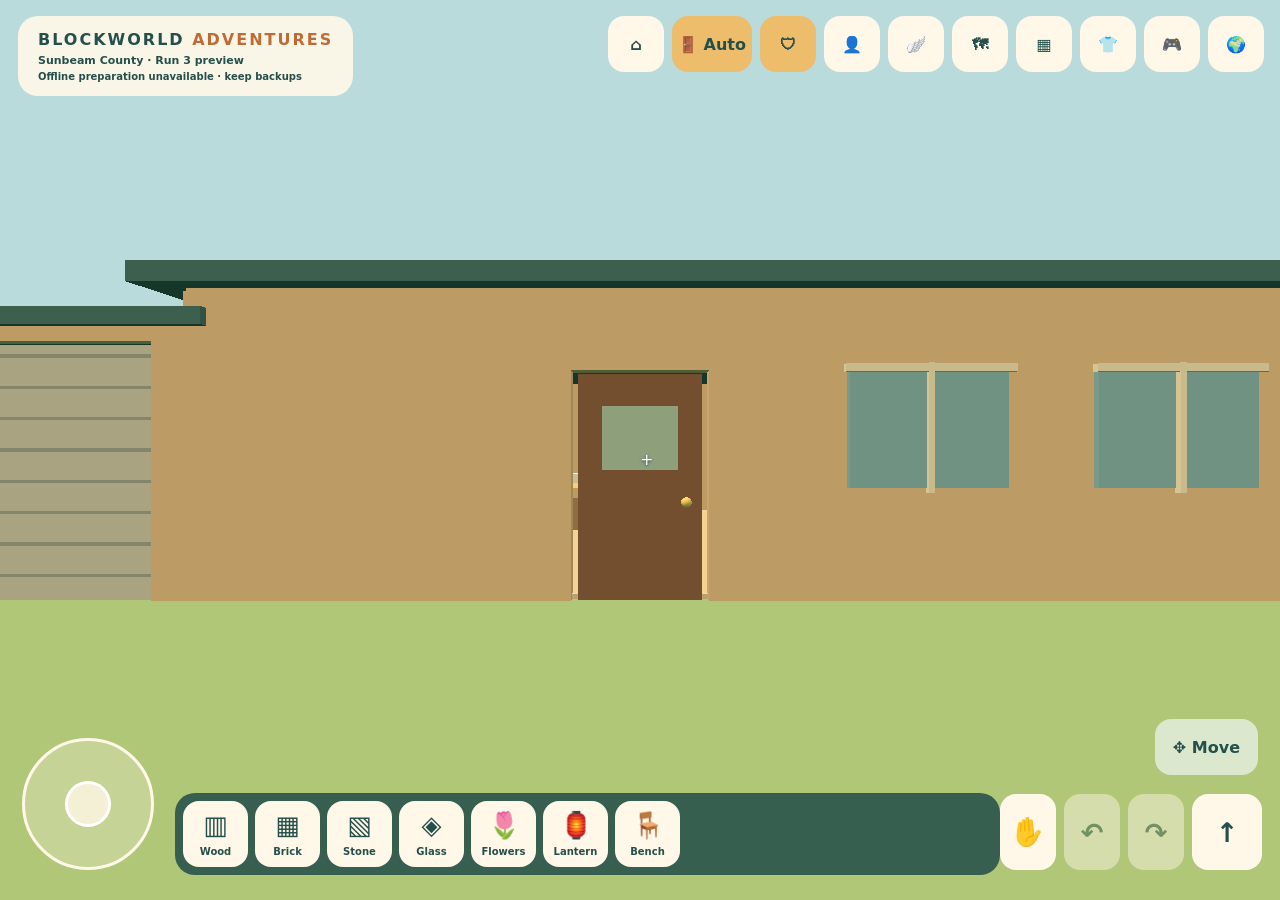
==== index.html @ fa78c3ee "Publish BlockWorld Adventures Run 3 as isolated installable PWA" ====
<!doctype html>
<html lang="en"><head><meta charset="utf-8"><meta name="viewport" content="width=device-width,initial-scale=1,viewport-fit=cover"><meta name="theme-color" content="#244f4b"><meta name="apple-mobile-web-app-capable" content="yes"><meta name="apple-mobile-web-app-status-bar-style" content="black-translucent"><link rel="apple-touch-icon" href="./icon-180.png"><link rel="manifest" href="./manifest.webmanifest"><title>BlockWorld Adventures</title>  <script type="module">(function(){const e=document.createElement("link").relList;if(e&&e.supports&&e.supports("modulepreload"))return;for(const r of document.querySelectorAll('link[rel="modulepreload"]'))i(r);new MutationObserver(r=>{for(const s of r)if(s.type==="childList")for(const a of s.addedNodes)a.tagName==="LINK"&&a.rel==="modulepreload"&&i(a)}).observe(document,{childList:!0,subtree:!0});function t(r){const s={};return r.integrity&&(s.integrity=r.integrity),r.referrerPolicy&&(s.referrerPolicy=r.referrerPolicy),r.crossOrigin==="use-credentials"?s.credentials="include":r.crossOrigin==="anonymous"?s.credentials="omit":s.credentials="same-origin",s}function i(r){if(r.ep)return;r.ep=!0;const s=t(r);fetch(r.href,s)}})();/**
 * @license
 * Copyright 2010-2023 Three.js Authors
 * SPDX-License-Identifier: MIT
 */const $a="160",Rh=0,So=1,Ch=2,xc=1,Ph=2,xn=3,wn=0,Ot=1,bt=2,In=0,ki=1,Eo=2,To=3,Ao=4,Lh=5,Jn=100,zh=101,Dh=102,Ro=103,Co=104,Ih=200,Uh=201,Nh=202,Fh=203,Pa=204,La=205,kh=206,Oh=207,Bh=208,Gh=209,Hh=210,Vh=211,Wh=212,Xh=213,qh=214,Yh=0,jh=1,Zh=2,cs=3,Kh=4,$h=5,Jh=6,Qh=7,Ja=0,ed=1,td=2,Un=0,nd=1,id=2,rd=3,sd=4,ad=5,od=6,_c=300,Hi=301,Vi=302,za=303,Da=304,Es=306,Ia=1e3,rn=1001,Ua=1002,Lt=1003,Po=1004,Ws=1005,Kt=1006,ld=1007,xr=1008,Nn=1009,cd=1010,hd=1011,Qa=1012,yc=1013,Ln=1014,zn=1015,_r=1016,vc=1017,Mc=1018,ni=1020,dd=1021,sn=1023,ud=1024,fd=1025,ii=1026,Wi=1027,pd=1028,bc=1029,md=1030,wc=1031,Sc=1033,Xs=33776,qs=33777,Ys=33778,js=33779,Lo=35840,zo=35841,Do=35842,Io=35843,Ec=36196,Uo=37492,No=37496,Fo=37808,ko=37809,Oo=37810,Bo=37811,Go=37812,Ho=37813,Vo=37814,Wo=37815,Xo=37816,qo=37817,Yo=37818,jo=37819,Zo=37820,Ko=37821,Zs=36492,$o=36494,Jo=36495,gd=36283,Qo=36284,el=36285,tl=36286,Tc=3e3,ri=3001,xd=3200,_d=3201,Ac=0,yd=1,Jt="",vt="srgb",Sn="srgb-linear",eo="display-p3",Ts="display-p3-linear",hs="linear",dt="srgb",ds="rec709",us="p3",di=7680,nl=519,vd=512,Md=513,bd=514,Rc=515,wd=516,Sd=517,Ed=518,Td=519,Na=35044,il="300 es",Fa=1035,yn=2e3,fs=2001;class Ki{addEventListener(e,t){this._listeners===void 0&&(this._listeners={});const i=this._listeners;i[e]===void 0&&(i[e]=[]),i[e].indexOf(t)===-1&&i[e].push(t)}hasEventListener(e,t){if(this._listeners===void 0)return!1;const i=this._listeners;return i[e]!==void 0&&i[e].indexOf(t)!==-1}removeEventListener(e,t){if(this._listeners===void 0)return;const r=this._listeners[e];if(r!==void 0){const s=r.indexOf(t);s!==-1&&r.splice(s,1)}}dispatchEvent(e){if(this._listeners===void 0)return;const i=this._listeners[e.type];if(i!==void 0){e.target=this;const r=i.slice(0);for(let s=0,a=r.length;s<a;s++)r[s].call(this,e);e.target=null}}}const Ct=["00","01","02","03","04","05","06","07","08","09","0a","0b","0c","0d","0e","0f","10","11","12","13","14","15","16","17","18","19","1a","1b","1c","1d","1e","1f","20","21","22","23","24","25","26","27","28","29","2a","2b","2c","2d","2e","2f","30","31","32","33","34","35","36","37","38","39","3a","3b","3c","3d","3e","3f","40","41","42","43","44","45","46","47","48","49","4a","4b","4c","4d","4e","4f","50","51","52","53","54","55","56","57","58","59","5a","5b","5c","5d","5e","5f","60","61","62","63","64","65","66","67","68","69","6a","6b","6c","6d","6e","6f","70","71","72","73","74","75","76","77","78","79","7a","7b","7c","7d","7e","7f","80","81","82","83","84","85","86","87","88","89","8a","8b","8c","8d","8e","8f","90","91","92","93","94","95","96","97","98","99","9a","9b","9c","9d","9e","9f","a0","a1","a2","a3","a4","a5","a6","a7","a8","a9","aa","ab","ac","ad","ae","af","b0","b1","b2","b3","b4","b5","b6","b7","b8","b9","ba","bb","bc","bd","be","bf","c0","c1","c2","c3","c4","c5","c6","c7","c8","c9","ca","cb","cc","cd","ce","cf","d0","d1","d2","d3","d4","d5","d6","d7","d8","d9","da","db","dc","dd","de","df","e0","e1","e2","e3","e4","e5","e6","e7","e8","e9","ea","eb","ec","ed","ee","ef","f0","f1","f2","f3","f4","f5","f6","f7","f8","f9","fa","fb","fc","fd","fe","ff"];let rl=1234567;const fr=Math.PI/180,yr=180/Math.PI;function Mn(){const n=Math.random()*4294967295|0,e=Math.random()*4294967295|0,t=Math.random()*4294967295|0,i=Math.random()*4294967295|0;return(Ct[n&255]+Ct[n>>8&255]+Ct[n>>16&255]+Ct[n>>24&255]+"-"+Ct[e&255]+Ct[e>>8&255]+"-"+Ct[e>>16&15|64]+Ct[e>>24&255]+"-"+Ct[t&63|128]+Ct[t>>8&255]+"-"+Ct[t>>16&255]+Ct[t>>24&255]+Ct[i&255]+Ct[i>>8&255]+Ct[i>>16&255]+Ct[i>>24&255]).toLowerCase()}function Ft(n,e,t){return Math.max(e,Math.min(t,n))}function to(n,e){return(n%e+e)%e}function Ad(n,e,t,i,r){return i+(n-e)*(r-i)/(t-e)}function Rd(n,e,t){return n!==e?(t-n)/(e-n):0}function pr(n,e,t){return(1-t)*n+t*e}function Cd(n,e,t,i){return pr(n,e,1-Math.exp(-t*i))}function Pd(n,e=1){return e-Math.abs(to(n,e*2)-e)}function Ld(n,e,t){return n<=e?0:n>=t?1:(n=(n-e)/(t-e),n*n*(3-2*n))}function zd(n,e,t){return n<=e?0:n>=t?1:(n=(n-e)/(t-e),n*n*n*(n*(n*6-15)+10))}function Dd(n,e){return n+Math.floor(Math.random()*(e-n+1))}function Id(n,e){return n+Math.random()*(e-n)}function Ud(n){return n*(.5-Math.random())}function Nd(n){n!==void 0&&(rl=n);let e=rl+=1831565813;return e=Math.imul(e^e>>>15,e|1),e^=e+Math.imul(e^e>>>7,e|61),((e^e>>>14)>>>0)/4294967296}function Fd(n){return n*fr}function kd(n){return n*yr}function ka(n){return(n&n-1)===0&&n!==0}function Od(n){return Math.pow(2,Math.ceil(Math.log(n)/Math.LN2))}function ps(n){return Math.pow(2,Math.floor(Math.log(n)/Math.LN2))}function Bd(n,e,t,i,r){const s=Math.cos,a=Math.sin,o=s(t/2),c=a(t/2),l=s((e+i)/2),d=a((e+i)/2),u=s((e-i)/2),h=a((e-i)/2),f=s((i-e)/2),y=a((i-e)/2);switch(r){case"XYX":n.set(o*d,c*u,c*h,o*l);break;case"YZY":n.set(c*h,o*d,c*u,o*l);break;case"ZXZ":n.set(c*u,c*h,o*d,o*l);break;case"XZX":n.set(o*d,c*y,c*f,o*l);break;case"YXY":n.set(c*f,o*d,c*y,o*l);break;case"ZYZ":n.set(c*y,c*f,o*d,o*l);break;default:console.warn("THREE.MathUtils: .setQuaternionFromProperEuler() encountered an unknown order: "+r)}}function cn(n,e){switch(e.constructor){case Float32Array:return n;case Uint32Array:return n/4294967295;case Uint16Array:return n/65535;case Uint8Array:return n/255;case Int32Array:return Math.max(n/2147483647,-1);case Int16Array:return Math.max(n/32767,-1);case Int8Array:return Math.max(n/127,-1);default:throw new Error("Invalid component type.")}}function it(n,e){switch(e.constructor){case Float32Array:return n;case Uint32Array:return Math.round(n*4294967295);case Uint16Array:return Math.round(n*65535);case Uint8Array:return Math.round(n*255);case Int32Array:return Math.round(n*2147483647);case Int16Array:return Math.round(n*32767);case Int8Array:return Math.round(n*127);default:throw new Error("Invalid component type.")}}const Ks={DEG2RAD:fr,RAD2DEG:yr,generateUUID:Mn,clamp:Ft,euclideanModulo:to,mapLinear:Ad,inverseLerp:Rd,lerp:pr,damp:Cd,pingpong:Pd,smoothstep:Ld,smootherstep:zd,randInt:Dd,randFloat:Id,randFloatSpread:Ud,seededRandom:Nd,degToRad:Fd,radToDeg:kd,isPowerOfTwo:ka,ceilPowerOfTwo:Od,floorPowerOfTwo:ps,setQuaternionFromProperEuler:Bd,normalize:it,denormalize:cn};class Oe{constructor(e=0,t=0){Oe.prototype.isVector2=!0,this.x=e,this.y=t}get width(){return this.x}set width(e){this.x=e}get height(){return this.y}set height(e){this.y=e}set(e,t){return this.x=e,this.y=t,this}setScalar(e){return this.x=e,this.y=e,this}setX(e){return this.x=e,this}setY(e){return this.y=e,this}setComponent(e,t){switch(e){case 0:this.x=t;break;case 1:this.y=t;break;default:throw new Error("index is out of range: "+e)}return this}getComponent(e){switch(e){case 0:return this.x;case 1:return this.y;default:throw new Error("index is out of range: "+e)}}clone(){return new this.constructor(this.x,this.y)}copy(e){return this.x=e.x,this.y=e.y,this}add(e){return this.x+=e.x,this.y+=e.y,this}addScalar(e){return this.x+=e,this.y+=e,this}addVectors(e,t){return this.x=e.x+t.x,this.y=e.y+t.y,this}addScaledVector(e,t){return this.x+=e.x*t,this.y+=e.y*t,this}sub(e){return this.x-=e.x,this.y-=e.y,this}subScalar(e){return this.x-=e,this.y-=e,this}subVectors(e,t){return this.x=e.x-t.x,this.y=e.y-t.y,this}multiply(e){return this.x*=e.x,this.y*=e.y,this}multiplyScalar(e){return this.x*=e,this.y*=e,this}divide(e){return this.x/=e.x,this.y/=e.y,this}divideScalar(e){return this.multiplyScalar(1/e)}applyMatrix3(e){const t=this.x,i=this.y,r=e.elements;return this.x=r[0]*t+r[3]*i+r[6],this.y=r[1]*t+r[4]*i+r[7],this}min(e){return this.x=Math.min(this.x,e.x),this.y=Math.min(this.y,e.y),this}max(e){return this.x=Math.max(this.x,e.x),this.y=Math.max(this.y,e.y),this}clamp(e,t){return this.x=Math.max(e.x,Math.min(t.x,this.x)),this.y=Math.max(e.y,Math.min(t.y,this.y)),this}clampScalar(e,t){return this.x=Math.max(e,Math.min(t,this.x)),this.y=Math.max(e,Math.min(t,this.y)),this}clampLength(e,t){const i=this.length();return this.divideScalar(i||1).multiplyScalar(Math.max(e,Math.min(t,i)))}floor(){return this.x=Math.floor(this.x),this.y=Math.floor(this.y),this}ceil(){return this.x=Math.ceil(this.x),this.y=Math.ceil(this.y),this}round(){return this.x=Math.round(this.x),this.y=Math.round(this.y),this}roundToZero(){return this.x=Math.trunc(this.x),this.y=Math.trunc(this.y),this}negate(){return this.x=-this.x,this.y=-this.y,this}dot(e){return this.x*e.x+this.y*e.y}cross(e){return this.x*e.y-this.y*e.x}lengthSq(){return this.x*this.x+this.y*this.y}length(){return Math.sqrt(this.x*this.x+this.y*this.y)}manhattanLength(){return Math.abs(this.x)+Math.abs(this.y)}normalize(){return this.divideScalar(this.length()||1)}angle(){return Math.atan2(-this.y,-this.x)+Math.PI}angleTo(e){const t=Math.sqrt(this.lengthSq()*e.lengthSq());if(t===0)return Math.PI/2;const i=this.dot(e)/t;return Math.acos(Ft(i,-1,1))}distanceTo(e){return Math.sqrt(this.distanceToSquared(e))}distanceToSquared(e){const t=this.x-e.x,i=this.y-e.y;return t*t+i*i}manhattanDistanceTo(e){return Math.abs(this.x-e.x)+Math.abs(this.y-e.y)}setLength(e){return this.normalize().multiplyScalar(e)}lerp(e,t){return this.x+=(e.x-this.x)*t,this.y+=(e.y-this.y)*t,this}lerpVectors(e,t,i){return this.x=e.x+(t.x-e.x)*i,this.y=e.y+(t.y-e.y)*i,this}equals(e){return e.x===this.x&&e.y===this.y}fromArray(e,t=0){return this.x=e[t],this.y=e[t+1],this}toArray(e=[],t=0){return e[t]=this.x,e[t+1]=this.y,e}fromBufferAttribute(e,t){return this.x=e.getX(t),this.y=e.getY(t),this}rotateAround(e,t){const i=Math.cos(t),r=Math.sin(t),s=this.x-e.x,a=this.y-e.y;return this.x=s*i-a*r+e.x,this.y=s*r+a*i+e.y,this}random(){return this.x=Math.random(),this.y=Math.random(),this}*[Symbol.iterator](){yield this.x,yield this.y}}class We{constructor(e,t,i,r,s,a,o,c,l){We.prototype.isMatrix3=!0,this.elements=[1,0,0,0,1,0,0,0,1],e!==void 0&&this.set(e,t,i,r,s,a,o,c,l)}set(e,t,i,r,s,a,o,c,l){const d=this.elements;return d[0]=e,d[1]=r,d[2]=o,d[3]=t,d[4]=s,d[5]=c,d[6]=i,d[7]=a,d[8]=l,this}identity(){return this.set(1,0,0,0,1,0,0,0,1),this}copy(e){const t=this.elements,i=e.elements;return t[0]=i[0],t[1]=i[1],t[2]=i[2],t[3]=i[3],t[4]=i[4],t[5]=i[5],t[6]=i[6],t[7]=i[7],t[8]=i[8],this}extractBasis(e,t,i){return e.setFromMatrix3Column(this,0),t.setFromMatrix3Column(this,1),i.setFromMatrix3Column(this,2),this}setFromMatrix4(e){const t=e.elements;return this.set(t[0],t[4],t[8],t[1],t[5],t[9],t[2],t[6],t[10]),this}multiply(e){return this.multiplyMatrices(this,e)}premultiply(e){return this.multiplyMatrices(e,this)}multiplyMatrices(e,t){const i=e.elements,r=t.elements,s=this.elements,a=i[0],o=i[3],c=i[6],l=i[1],d=i[4],u=i[7],h=i[2],f=i[5],y=i[8],x=r[0],m=r[3],p=r[6],_=r[1],g=r[4],v=r[7],A=r[2],E=r[5],C=r[8];return s[0]=a*x+o*_+c*A,s[3]=a*m+o*g+c*E,s[6]=a*p+o*v+c*C,s[1]=l*x+d*_+u*A,s[4]=l*m+d*g+u*E,s[7]=l*p+d*v+u*C,s[2]=h*x+f*_+y*A,s[5]=h*m+f*g+y*E,s[8]=h*p+f*v+y*C,this}multiplyScalar(e){const t=this.elements;return t[0]*=e,t[3]*=e,t[6]*=e,t[1]*=e,t[4]*=e,t[7]*=e,t[2]*=e,t[5]*=e,t[8]*=e,this}determinant(){const e=this.elements,t=e[0],i=e[1],r=e[2],s=e[3],a=e[4],o=e[5],c=e[6],l=e[7],d=e[8];return t*a*d-t*o*l-i*s*d+i*o*c+r*s*l-r*a*c}invert(){const e=this.elements,t=e[0],i=e[1],r=e[2],s=e[3],a=e[4],o=e[5],c=e[6],l=e[7],d=e[8],u=d*a-o*l,h=o*c-d*s,f=l*s-a*c,y=t*u+i*h+r*f;if(y===0)return this.set(0,0,0,0,0,0,0,0,0);const x=1/y;return e[0]=u*x,e[1]=(r*l-d*i)*x,e[2]=(o*i-r*a)*x,e[3]=h*x,e[4]=(d*t-r*c)*x,e[5]=(r*s-o*t)*x,e[6]=f*x,e[7]=(i*c-l*t)*x,e[8]=(a*t-i*s)*x,this}transpose(){let e;const t=this.elements;return e=t[1],t[1]=t[3],t[3]=e,e=t[2],t[2]=t[6],t[6]=e,e=t[5],t[5]=t[7],t[7]=e,this}getNormalMatrix(e){return this.setFromMatrix4(e).invert().transpose()}transposeIntoArray(e){const t=this.elements;return e[0]=t[0],e[1]=t[3],e[2]=t[6],e[3]=t[1],e[4]=t[4],e[5]=t[7],e[6]=t[2],e[7]=t[5],e[8]=t[8],this}setUvTransform(e,t,i,r,s,a,o){const c=Math.cos(s),l=Math.sin(s);return this.set(i*c,i*l,-i*(c*a+l*o)+a+e,-r*l,r*c,-r*(-l*a+c*o)+o+t,0,0,1),this}scale(e,t){return this.premultiply($s.makeScale(e,t)),this}rotate(e){return this.premultiply($s.makeRotation(-e)),this}translate(e,t){return this.premultiply($s.makeTranslation(e,t)),this}makeTranslation(e,t){return e.isVector2?this.set(1,0,e.x,0,1,e.y,0,0,1):this.set(1,0,e,0,1,t,0,0,1),this}makeRotation(e){const t=Math.cos(e),i=Math.sin(e);return this.set(t,-i,0,i,t,0,0,0,1),this}makeScale(e,t){return this.set(e,0,0,0,t,0,0,0,1),this}equals(e){const t=this.elements,i=e.elements;for(let r=0;r<9;r++)if(t[r]!==i[r])return!1;return!0}fromArray(e,t=0){for(let i=0;i<9;i++)this.elements[i]=e[i+t];return this}toArray(e=[],t=0){const i=this.elements;return e[t]=i[0],e[t+1]=i[1],e[t+2]=i[2],e[t+3]=i[3],e[t+4]=i[4],e[t+5]=i[5],e[t+6]=i[6],e[t+7]=i[7],e[t+8]=i[8],e}clone(){return new this.constructor().fromArray(this.elements)}}const $s=new We;function Cc(n){for(let e=n.length-1;e>=0;--e)if(n[e]>=65535)return!0;return!1}function ms(n){return document.createElementNS("http://www.w3.org/1999/xhtml",n)}function Gd(){const n=ms("canvas");return n.style.display="block",n}const sl={};function mr(n){n in sl||(sl[n]=!0,console.warn(n))}const al=new We().set(.8224621,.177538,0,.0331941,.9668058,0,.0170827,.0723974,.9105199),ol=new We().set(1.2249401,-.2249404,0,-.0420569,1.0420571,0,-.0196376,-.0786361,1.0982735),Rr={[Sn]:{transfer:hs,primaries:ds,toReference:n=>n,fromReference:n=>n},[vt]:{transfer:dt,primaries:ds,toReference:n=>n.convertSRGBToLinear(),fromReference:n=>n.convertLinearToSRGB()},[Ts]:{transfer:hs,primaries:us,toReference:n=>n.applyMatrix3(ol),fromReference:n=>n.applyMatrix3(al)},[eo]:{transfer:dt,primaries:us,toReference:n=>n.convertSRGBToLinear().applyMatrix3(ol),fromReference:n=>n.applyMatrix3(al).convertLinearToSRGB()}},Hd=new Set([Sn,Ts]),rt={enabled:!0,_workingColorSpace:Sn,get workingColorSpace(){return this._workingColorSpace},set workingColorSpace(n){if(!Hd.has(n))throw new Error(`Unsupported working color space, "${n}".`);this._workingColorSpace=n},convert:function(n,e,t){if(this.enabled===!1||e===t||!e||!t)return n;const i=Rr[e].toReference,r=Rr[t].fromReference;return r(i(n))},fromWorkingColorSpace:function(n,e){return this.convert(n,this._workingColorSpace,e)},toWorkingColorSpace:function(n,e){return this.convert(n,e,this._workingColorSpace)},getPrimaries:function(n){return Rr[n].primaries},getTransfer:function(n){return n===Jt?hs:Rr[n].transfer}};function Oi(n){return n<.04045?n*.0773993808:Math.pow(n*.9478672986+.0521327014,2.4)}function Js(n){return n<.0031308?n*12.92:1.055*Math.pow(n,.41666)-.055}let ui;class Pc{static getDataURL(e){if(/^data:/i.test(e.src)||typeof HTMLCanvasElement>"u")return e.src;let t;if(e instanceof HTMLCanvasElement)t=e;else{ui===void 0&&(ui=ms("canvas")),ui.width=e.width,ui.height=e.height;const i=ui.getContext("2d");e instanceof ImageData?i.putImageData(e,0,0):i.drawImage(e,0,0,e.width,e.height),t=ui}return t.width>2048||t.height>2048?(console.warn("THREE.ImageUtils.getDataURL: Image converted to jpg for performance reasons",e),t.toDataURL("image/jpeg",.6)):t.toDataURL("image/png")}static sRGBToLinear(e){if(typeof HTMLImageElement<"u"&&e instanceof HTMLImageElement||typeof HTMLCanvasElement<"u"&&e instanceof HTMLCanvasElement||typeof ImageBitmap<"u"&&e instanceof ImageBitmap){const t=ms("canvas");t.width=e.width,t.height=e.height;const i=t.getContext("2d");i.drawImage(e,0,0,e.width,e.height);const r=i.getImageData(0,0,e.width,e.height),s=r.data;for(let a=0;a<s.length;a++)s[a]=Oi(s[a]/255)*255;return i.putImageData(r,0,0),t}else if(e.data){const t=e.data.slice(0);for(let i=0;i<t.length;i++)t instanceof Uint8Array||t instanceof Uint8ClampedArray?t[i]=Math.floor(Oi(t[i]/255)*255):t[i]=Oi(t[i]);return{data:t,width:e.width,height:e.height}}else return console.warn("THREE.ImageUtils.sRGBToLinear(): Unsupported image type. No color space conversion applied."),e}}let Vd=0;class Lc{constructor(e=null){this.isSource=!0,Object.defineProperty(this,"id",{value:Vd++}),this.uuid=Mn(),this.data=e,this.version=0}set needsUpdate(e){e===!0&&this.version++}toJSON(e){const t=e===void 0||typeof e=="string";if(!t&&e.images[this.uuid]!==void 0)return e.images[this.uuid];const i={uuid:this.uuid,url:""},r=this.data;if(r!==null){let s;if(Array.isArray(r)){s=[];for(let a=0,o=r.length;a<o;a++)r[a].isDataTexture?s.push(Qs(r[a].image)):s.push(Qs(r[a]))}else s=Qs(r);i.url=s}return t||(e.images[this.uuid]=i),i}}function Qs(n){return typeof HTMLImageElement<"u"&&n instanceof HTMLImageElement||typeof HTMLCanvasElement<"u"&&n instanceof HTMLCanvasElement||typeof ImageBitmap<"u"&&n instanceof ImageBitmap?Pc.getDataURL(n):n.data?{data:Array.from(n.data),width:n.width,height:n.height,type:n.data.constructor.name}:(console.warn("THREE.Texture: Unable to serialize Texture."),{})}let Wd=0;class Bt extends Ki{constructor(e=Bt.DEFAULT_IMAGE,t=Bt.DEFAULT_MAPPING,i=rn,r=rn,s=Kt,a=xr,o=sn,c=Nn,l=Bt.DEFAULT_ANISOTROPY,d=Jt){super(),this.isTexture=!0,Object.defineProperty(this,"id",{value:Wd++}),this.uuid=Mn(),this.name="",this.source=new Lc(e),this.mipmaps=[],this.mapping=t,this.channel=0,this.wrapS=i,this.wrapT=r,this.magFilter=s,this.minFilter=a,this.anisotropy=l,this.format=o,this.internalFormat=null,this.type=c,this.offset=new Oe(0,0),this.repeat=new Oe(1,1),this.center=new Oe(0,0),this.rotation=0,this.matrixAutoUpdate=!0,this.matrix=new We,this.generateMipmaps=!0,this.premultiplyAlpha=!1,this.flipY=!0,this.unpackAlignment=4,typeof d=="string"?this.colorSpace=d:(mr("THREE.Texture: Property .encoding has been replaced by .colorSpace."),this.colorSpace=d===ri?vt:Jt),this.userData={},this.version=0,this.onUpdate=null,this.isRenderTargetTexture=!1,this.needsPMREMUpdate=!1}get image(){return this.source.data}set image(e=null){this.source.data=e}updateMatrix(){this.matrix.setUvTransform(this.offset.x,this.offset.y,this.repeat.x,this.repeat.y,this.rotation,this.center.x,this.center.y)}clone(){return new this.constructor().copy(this)}copy(e){return this.name=e.name,this.source=e.source,this.mipmaps=e.mipmaps.slice(0),this.mapping=e.mapping,this.channel=e.channel,this.wrapS=e.wrapS,this.wrapT=e.wrapT,this.magFilter=e.magFilter,this.minFilter=e.minFilter,this.anisotropy=e.anisotropy,this.format=e.format,this.internalFormat=e.internalFormat,this.type=e.type,this.offset.copy(e.offset),this.repeat.copy(e.repeat),this.center.copy(e.center),this.rotation=e.rotation,this.matrixAutoUpdate=e.matrixAutoUpdate,this.matrix.copy(e.matrix),this.generateMipmaps=e.generateMipmaps,this.premultiplyAlpha=e.premultiplyAlpha,this.flipY=e.flipY,this.unpackAlignment=e.unpackAlignment,this.colorSpace=e.colorSpace,this.userData=JSON.parse(JSON.stringify(e.userData)),this.needsUpdate=!0,this}toJSON(e){const t=e===void 0||typeof e=="string";if(!t&&e.textures[this.uuid]!==void 0)return e.textures[this.uuid];const i={metadata:{version:4.6,type:"Texture",generator:"Texture.toJSON"},uuid:this.uuid,name:this.name,image:this.source.toJSON(e).uuid,mapping:this.mapping,channel:this.channel,repeat:[this.repeat.x,this.repeat.y],offset:[this.offset.x,this.offset.y],center:[this.center.x,this.center.y],rotation:this.rotation,wrap:[this.wrapS,this.wrapT],format:this.format,internalFormat:this.internalFormat,type:this.type,colorSpace:this.colorSpace,minFilter:this.minFilter,magFilter:this.magFilter,anisotropy:this.anisotropy,flipY:this.flipY,generateMipmaps:this.generateMipmaps,premultiplyAlpha:this.premultiplyAlpha,unpackAlignment:this.unpackAlignment};return Object.keys(this.userData).length>0&&(i.userData=this.userData),t||(e.textures[this.uuid]=i),i}dispose(){this.dispatchEvent({type:"dispose"})}transformUv(e){if(this.mapping!==_c)return e;if(e.applyMatrix3(this.matrix),e.x<0||e.x>1)switch(this.wrapS){case Ia:e.x=e.x-Math.floor(e.x);break;case rn:e.x=e.x<0?0:1;break;case Ua:Math.abs(Math.floor(e.x)%2)===1?e.x=Math.ceil(e.x)-e.x:e.x=e.x-Math.floor(e.x);break}if(e.y<0||e.y>1)switch(this.wrapT){case Ia:e.y=e.y-Math.floor(e.y);break;case rn:e.y=e.y<0?0:1;break;case Ua:Math.abs(Math.floor(e.y)%2)===1?e.y=Math.ceil(e.y)-e.y:e.y=e.y-Math.floor(e.y);break}return this.flipY&&(e.y=1-e.y),e}set needsUpdate(e){e===!0&&(this.version++,this.source.needsUpdate=!0)}get encoding(){return mr("THREE.Texture: Property .encoding has been replaced by .colorSpace."),this.colorSpace===vt?ri:Tc}set encoding(e){mr("THREE.Texture: Property .encoding has been replaced by .colorSpace."),this.colorSpace=e===ri?vt:Jt}}Bt.DEFAULT_IMAGE=null;Bt.DEFAULT_MAPPING=_c;Bt.DEFAULT_ANISOTROPY=1;class ft{constructor(e=0,t=0,i=0,r=1){ft.prototype.isVector4=!0,this.x=e,this.y=t,this.z=i,this.w=r}get width(){return this.z}set width(e){this.z=e}get height(){return this.w}set height(e){this.w=e}set(e,t,i,r){return this.x=e,this.y=t,this.z=i,this.w=r,this}setScalar(e){return this.x=e,this.y=e,this.z=e,this.w=e,this}setX(e){return this.x=e,this}setY(e){return this.y=e,this}setZ(e){return this.z=e,this}setW(e){return this.w=e,this}setComponent(e,t){switch(e){case 0:this.x=t;break;case 1:this.y=t;break;case 2:this.z=t;break;case 3:this.w=t;break;default:throw new Error("index is out of range: "+e)}return this}getComponent(e){switch(e){case 0:return this.x;case 1:return this.y;case 2:return this.z;case 3:return this.w;default:throw new Error("index is out of range: "+e)}}clone(){return new this.constructor(this.x,this.y,this.z,this.w)}copy(e){return this.x=e.x,this.y=e.y,this.z=e.z,this.w=e.w!==void 0?e.w:1,this}add(e){return this.x+=e.x,this.y+=e.y,this.z+=e.z,this.w+=e.w,this}addScalar(e){return this.x+=e,this.y+=e,this.z+=e,this.w+=e,this}addVectors(e,t){return this.x=e.x+t.x,this.y=e.y+t.y,this.z=e.z+t.z,this.w=e.w+t.w,this}addScaledVector(e,t){return this.x+=e.x*t,this.y+=e.y*t,this.z+=e.z*t,this.w+=e.w*t,this}sub(e){return this.x-=e.x,this.y-=e.y,this.z-=e.z,this.w-=e.w,this}subScalar(e){return this.x-=e,this.y-=e,this.z-=e,this.w-=e,this}subVectors(e,t){return this.x=e.x-t.x,this.y=e.y-t.y,this.z=e.z-t.z,this.w=e.w-t.w,this}multiply(e){return this.x*=e.x,this.y*=e.y,this.z*=e.z,this.w*=e.w,this}multiplyScalar(e){return this.x*=e,this.y*=e,this.z*=e,this.w*=e,this}applyMatrix4(e){const t=this.x,i=this.y,r=this.z,s=this.w,a=e.elements;return this.x=a[0]*t+a[4]*i+a[8]*r+a[12]*s,this.y=a[1]*t+a[5]*i+a[9]*r+a[13]*s,this.z=a[2]*t+a[6]*i+a[10]*r+a[14]*s,this.w=a[3]*t+a[7]*i+a[11]*r+a[15]*s,this}divideScalar(e){return this.multiplyScalar(1/e)}setAxisAngleFromQuaternion(e){this.w=2*Math.acos(e.w);const t=Math.sqrt(1-e.w*e.w);return t<1e-4?(this.x=1,this.y=0,this.z=0):(this.x=e.x/t,this.y=e.y/t,this.z=e.z/t),this}setAxisAngleFromRotationMatrix(e){let t,i,r,s;const c=e.elements,l=c[0],d=c[4],u=c[8],h=c[1],f=c[5],y=c[9],x=c[2],m=c[6],p=c[10];if(Math.abs(d-h)<.01&&Math.abs(u-x)<.01&&Math.abs(y-m)<.01){if(Math.abs(d+h)<.1&&Math.abs(u+x)<.1&&Math.abs(y+m)<.1&&Math.abs(l+f+p-3)<.1)return this.set(1,0,0,0),this;t=Math.PI;const g=(l+1)/2,v=(f+1)/2,A=(p+1)/2,E=(d+h)/4,C=(u+x)/4,z=(y+m)/4;return g>v&&g>A?g<.01?(i=0,r=.707106781,s=.707106781):(i=Math.sqrt(g),r=E/i,s=C/i):v>A?v<.01?(i=.707106781,r=0,s=.707106781):(r=Math.sqrt(v),i=E/r,s=z/r):A<.01?(i=.707106781,r=.707106781,s=0):(s=Math.sqrt(A),i=C/s,r=z/s),this.set(i,r,s,t),this}let _=Math.sqrt((m-y)*(m-y)+(u-x)*(u-x)+(h-d)*(h-d));return Math.abs(_)<.001&&(_=1),this.x=(m-y)/_,this.y=(u-x)/_,this.z=(h-d)/_,this.w=Math.acos((l+f+p-1)/2),this}min(e){return this.x=Math.min(this.x,e.x),this.y=Math.min(this.y,e.y),this.z=Math.min(this.z,e.z),this.w=Math.min(this.w,e.w),this}max(e){return this.x=Math.max(this.x,e.x),this.y=Math.max(this.y,e.y),this.z=Math.max(this.z,e.z),this.w=Math.max(this.w,e.w),this}clamp(e,t){return this.x=Math.max(e.x,Math.min(t.x,this.x)),this.y=Math.max(e.y,Math.min(t.y,this.y)),this.z=Math.max(e.z,Math.min(t.z,this.z)),this.w=Math.max(e.w,Math.min(t.w,this.w)),this}clampScalar(e,t){return this.x=Math.max(e,Math.min(t,this.x)),this.y=Math.max(e,Math.min(t,this.y)),this.z=Math.max(e,Math.min(t,this.z)),this.w=Math.max(e,Math.min(t,this.w)),this}clampLength(e,t){const i=this.length();return this.divideScalar(i||1).multiplyScalar(Math.max(e,Math.min(t,i)))}floor(){return this.x=Math.floor(this.x),this.y=Math.floor(this.y),this.z=Math.floor(this.z),this.w=Math.floor(this.w),this}ceil(){return this.x=Math.ceil(this.x),this.y=Math.ceil(this.y),this.z=Math.ceil(this.z),this.w=Math.ceil(this.w),this}round(){return this.x=Math.round(this.x),this.y=Math.round(this.y),this.z=Math.round(this.z),this.w=Math.round(this.w),this}roundToZero(){return this.x=Math.trunc(this.x),this.y=Math.trunc(this.y),this.z=Math.trunc(this.z),this.w=Math.trunc(this.w),this}negate(){return this.x=-this.x,this.y=-this.y,this.z=-this.z,this.w=-this.w,this}dot(e){return this.x*e.x+this.y*e.y+this.z*e.z+this.w*e.w}lengthSq(){return this.x*this.x+this.y*this.y+this.z*this.z+this.w*this.w}length(){return Math.sqrt(this.x*this.x+this.y*this.y+this.z*this.z+this.w*this.w)}manhattanLength(){return Math.abs(this.x)+Math.abs(this.y)+Math.abs(this.z)+Math.abs(this.w)}normalize(){return this.divideScalar(this.length()||1)}setLength(e){return this.normalize().multiplyScalar(e)}lerp(e,t){return this.x+=(e.x-this.x)*t,this.y+=(e.y-this.y)*t,this.z+=(e.z-this.z)*t,this.w+=(e.w-this.w)*t,this}lerpVectors(e,t,i){return this.x=e.x+(t.x-e.x)*i,this.y=e.y+(t.y-e.y)*i,this.z=e.z+(t.z-e.z)*i,this.w=e.w+(t.w-e.w)*i,this}equals(e){return e.x===this.x&&e.y===this.y&&e.z===this.z&&e.w===this.w}fromArray(e,t=0){return this.x=e[t],this.y=e[t+1],this.z=e[t+2],this.w=e[t+3],this}toArray(e=[],t=0){return e[t]=this.x,e[t+1]=this.y,e[t+2]=this.z,e[t+3]=this.w,e}fromBufferAttribute(e,t){return this.x=e.getX(t),this.y=e.getY(t),this.z=e.getZ(t),this.w=e.getW(t),this}random(){return this.x=Math.random(),this.y=Math.random(),this.z=Math.random(),this.w=Math.random(),this}*[Symbol.iterator](){yield this.x,yield this.y,yield this.z,yield this.w}}class Xd extends Ki{constructor(e=1,t=1,i={}){super(),this.isRenderTarget=!0,this.width=e,this.height=t,this.depth=1,this.scissor=new ft(0,0,e,t),this.scissorTest=!1,this.viewport=new ft(0,0,e,t);const r={width:e,height:t,depth:1};i.encoding!==void 0&&(mr("THREE.WebGLRenderTarget: option.encoding has been replaced by option.colorSpace."),i.colorSpace=i.encoding===ri?vt:Jt),i=Object.assign({generateMipmaps:!1,internalFormat:null,minFilter:Kt,depthBuffer:!0,stencilBuffer:!1,depthTexture:null,samples:0},i),this.texture=new Bt(r,i.mapping,i.wrapS,i.wrapT,i.magFilter,i.minFilter,i.format,i.type,i.anisotropy,i.colorSpace),this.texture.isRenderTargetTexture=!0,this.texture.flipY=!1,this.texture.generateMipmaps=i.generateMipmaps,this.texture.internalFormat=i.internalFormat,this.depthBuffer=i.depthBuffer,this.stencilBuffer=i.stencilBuffer,this.depthTexture=i.depthTexture,this.samples=i.samples}setSize(e,t,i=1){(this.width!==e||this.height!==t||this.depth!==i)&&(this.width=e,this.height=t,this.depth=i,this.texture.image.width=e,this.texture.image.height=t,this.texture.image.depth=i,this.dispose()),this.viewport.set(0,0,e,t),this.scissor.set(0,0,e,t)}clone(){return new this.constructor().copy(this)}copy(e){this.width=e.width,this.height=e.height,this.depth=e.depth,this.scissor.copy(e.scissor),this.scissorTest=e.scissorTest,this.viewport.copy(e.viewport),this.texture=e.texture.clone(),this.texture.isRenderTargetTexture=!0;const t=Object.assign({},e.texture.image);return this.texture.source=new Lc(t),this.depthBuffer=e.depthBuffer,this.stencilBuffer=e.stencilBuffer,e.depthTexture!==null&&(this.depthTexture=e.depthTexture.clone()),this.samples=e.samples,this}dispose(){this.dispatchEvent({type:"dispose"})}}class ai extends Xd{constructor(e=1,t=1,i={}){super(e,t,i),this.isWebGLRenderTarget=!0}}class zc extends Bt{constructor(e=null,t=1,i=1,r=1){super(null),this.isDataArrayTexture=!0,this.image={data:e,width:t,height:i,depth:r},this.magFilter=Lt,this.minFilter=Lt,this.wrapR=rn,this.generateMipmaps=!1,this.flipY=!1,this.unpackAlignment=1}}class qd extends Bt{constructor(e=null,t=1,i=1,r=1){super(null),this.isData3DTexture=!0,this.image={data:e,width:t,height:i,depth:r},this.magFilter=Lt,this.minFilter=Lt,this.wrapR=rn,this.generateMipmaps=!1,this.flipY=!1,this.unpackAlignment=1}}class wr{constructor(e=0,t=0,i=0,r=1){this.isQuaternion=!0,this._x=e,this._y=t,this._z=i,this._w=r}static slerpFlat(e,t,i,r,s,a,o){let c=i[r+0],l=i[r+1],d=i[r+2],u=i[r+3];const h=s[a+0],f=s[a+1],y=s[a+2],x=s[a+3];if(o===0){e[t+0]=c,e[t+1]=l,e[t+2]=d,e[t+3]=u;return}if(o===1){e[t+0]=h,e[t+1]=f,e[t+2]=y,e[t+3]=x;return}if(u!==x||c!==h||l!==f||d!==y){let m=1-o;const p=c*h+l*f+d*y+u*x,_=p>=0?1:-1,g=1-p*p;if(g>Number.EPSILON){const A=Math.sqrt(g),E=Math.atan2(A,p*_);m=Math.sin(m*E)/A,o=Math.sin(o*E)/A}const v=o*_;if(c=c*m+h*v,l=l*m+f*v,d=d*m+y*v,u=u*m+x*v,m===1-o){const A=1/Math.sqrt(c*c+l*l+d*d+u*u);c*=A,l*=A,d*=A,u*=A}}e[t]=c,e[t+1]=l,e[t+2]=d,e[t+3]=u}static multiplyQuaternionsFlat(e,t,i,r,s,a){const o=i[r],c=i[r+1],l=i[r+2],d=i[r+3],u=s[a],h=s[a+1],f=s[a+2],y=s[a+3];return e[t]=o*y+d*u+c*f-l*h,e[t+1]=c*y+d*h+l*u-o*f,e[t+2]=l*y+d*f+o*h-c*u,e[t+3]=d*y-o*u-c*h-l*f,e}get x(){return this._x}set x(e){this._x=e,this._onChangeCallback()}get y(){return this._y}set y(e){this._y=e,this._onChangeCallback()}get z(){return this._z}set z(e){this._z=e,this._onChangeCallback()}get w(){return this._w}set w(e){this._w=e,this._onChangeCallback()}set(e,t,i,r){return this._x=e,this._y=t,this._z=i,this._w=r,this._onChangeCallback(),this}clone(){return new this.constructor(this._x,this._y,this._z,this._w)}copy(e){return this._x=e.x,this._y=e.y,this._z=e.z,this._w=e.w,this._onChangeCallback(),this}setFromEuler(e,t=!0){const i=e._x,r=e._y,s=e._z,a=e._order,o=Math.cos,c=Math.sin,l=o(i/2),d=o(r/2),u=o(s/2),h=c(i/2),f=c(r/2),y=c(s/2);switch(a){case"XYZ":this._x=h*d*u+l*f*y,this._y=l*f*u-h*d*y,this._z=l*d*y+h*f*u,this._w=l*d*u-h*f*y;break;case"YXZ":this._x=h*d*u+l*f*y,this._y=l*f*u-h*d*y,this._z=l*d*y-h*f*u,this._w=l*d*u+h*f*y;break;case"ZXY":this._x=h*d*u-l*f*y,this._y=l*f*u+h*d*y,this._z=l*d*y+h*f*u,this._w=l*d*u-h*f*y;break;case"ZYX":this._x=h*d*u-l*f*y,this._y=l*f*u+h*d*y,this._z=l*d*y-h*f*u,this._w=l*d*u+h*f*y;break;case"YZX":this._x=h*d*u+l*f*y,this._y=l*f*u+h*d*y,this._z=l*d*y-h*f*u,this._w=l*d*u-h*f*y;break;case"XZY":this._x=h*d*u-l*f*y,this._y=l*f*u-h*d*y,this._z=l*d*y+h*f*u,this._w=l*d*u+h*f*y;break;default:console.warn("THREE.Quaternion: .setFromEuler() encountered an unknown order: "+a)}return t===!0&&this._onChangeCallback(),this}setFromAxisAngle(e,t){const i=t/2,r=Math.sin(i);return this._x=e.x*r,this._y=e.y*r,this._z=e.z*r,this._w=Math.cos(i),this._onChangeCallback(),this}setFromRotationMatrix(e){const t=e.elements,i=t[0],r=t[4],s=t[8],a=t[1],o=t[5],c=t[9],l=t[2],d=t[6],u=t[10],h=i+o+u;if(h>0){const f=.5/Math.sqrt(h+1);this._w=.25/f,this._x=(d-c)*f,this._y=(s-l)*f,this._z=(a-r)*f}else if(i>o&&i>u){const f=2*Math.sqrt(1+i-o-u);this._w=(d-c)/f,this._x=.25*f,this._y=(r+a)/f,this._z=(s+l)/f}else if(o>u){const f=2*Math.sqrt(1+o-i-u);this._w=(s-l)/f,this._x=(r+a)/f,this._y=.25*f,this._z=(c+d)/f}else{const f=2*Math.sqrt(1+u-i-o);this._w=(a-r)/f,this._x=(s+l)/f,this._y=(c+d)/f,this._z=.25*f}return this._onChangeCallback(),this}setFromUnitVectors(e,t){let i=e.dot(t)+1;return i<Number.EPSILON?(i=0,Math.abs(e.x)>Math.abs(e.z)?(this._x=-e.y,this._y=e.x,this._z=0,this._w=i):(this._x=0,this._y=-e.z,this._z=e.y,this._w=i)):(this._x=e.y*t.z-e.z*t.y,this._y=e.z*t.x-e.x*t.z,this._z=e.x*t.y-e.y*t.x,this._w=i),this.normalize()}angleTo(e){return 2*Math.acos(Math.abs(Ft(this.dot(e),-1,1)))}rotateTowards(e,t){const i=this.angleTo(e);if(i===0)return this;const r=Math.min(1,t/i);return this.slerp(e,r),this}identity(){return this.set(0,0,0,1)}invert(){return this.conjugate()}conjugate(){return this._x*=-1,this._y*=-1,this._z*=-1,this._onChangeCallback(),this}dot(e){return this._x*e._x+this._y*e._y+this._z*e._z+this._w*e._w}lengthSq(){return this._x*this._x+this._y*this._y+this._z*this._z+this._w*this._w}length(){return Math.sqrt(this._x*this._x+this._y*this._y+this._z*this._z+this._w*this._w)}normalize(){let e=this.length();return e===0?(this._x=0,this._y=0,this._z=0,this._w=1):(e=1/e,this._x=this._x*e,this._y=this._y*e,this._z=this._z*e,this._w=this._w*e),this._onChangeCallback(),this}multiply(e){return this.multiplyQuaternions(this,e)}premultiply(e){return this.multiplyQuaternions(e,this)}multiplyQuaternions(e,t){const i=e._x,r=e._y,s=e._z,a=e._w,o=t._x,c=t._y,l=t._z,d=t._w;return this._x=i*d+a*o+r*l-s*c,this._y=r*d+a*c+s*o-i*l,this._z=s*d+a*l+i*c-r*o,this._w=a*d-i*o-r*c-s*l,this._onChangeCallback(),this}slerp(e,t){if(t===0)return this;if(t===1)return this.copy(e);const i=this._x,r=this._y,s=this._z,a=this._w;let o=a*e._w+i*e._x+r*e._y+s*e._z;if(o<0?(this._w=-e._w,this._x=-e._x,this._y=-e._y,this._z=-e._z,o=-o):this.copy(e),o>=1)return this._w=a,this._x=i,this._y=r,this._z=s,this;const c=1-o*o;if(c<=Number.EPSILON){const f=1-t;return this._w=f*a+t*this._w,this._x=f*i+t*this._x,this._y=f*r+t*this._y,this._z=f*s+t*this._z,this.normalize(),this}const l=Math.sqrt(c),d=Math.atan2(l,o),u=Math.sin((1-t)*d)/l,h=Math.sin(t*d)/l;return this._w=a*u+this._w*h,this._x=i*u+this._x*h,this._y=r*u+this._y*h,this._z=s*u+this._z*h,this._onChangeCallback(),this}slerpQuaternions(e,t,i){return this.copy(e).slerp(t,i)}random(){const e=Math.random(),t=Math.sqrt(1-e),i=Math.sqrt(e),r=2*Math.PI*Math.random(),s=2*Math.PI*Math.random();return this.set(t*Math.cos(r),i*Math.sin(s),i*Math.cos(s),t*Math.sin(r))}equals(e){return e._x===this._x&&e._y===this._y&&e._z===this._z&&e._w===this._w}fromArray(e,t=0){return this._x=e[t],this._y=e[t+1],this._z=e[t+2],this._w=e[t+3],this._onChangeCallback(),this}toArray(e=[],t=0){return e[t]=this._x,e[t+1]=this._y,e[t+2]=this._z,e[t+3]=this._w,e}fromBufferAttribute(e,t){return this._x=e.getX(t),this._y=e.getY(t),this._z=e.getZ(t),this._w=e.getW(t),this._onChangeCallback(),this}toJSON(){return this.toArray()}_onChange(e){return this._onChangeCallback=e,this}_onChangeCallback(){}*[Symbol.iterator](){yield this._x,yield this._y,yield this._z,yield this._w}}class N{constructor(e=0,t=0,i=0){N.prototype.isVector3=!0,this.x=e,this.y=t,this.z=i}set(e,t,i){return i===void 0&&(i=this.z),this.x=e,this.y=t,this.z=i,this}setScalar(e){return this.x=e,this.y=e,this.z=e,this}setX(e){return this.x=e,this}setY(e){return this.y=e,this}setZ(e){return this.z=e,this}setComponent(e,t){switch(e){case 0:this.x=t;break;case 1:this.y=t;break;case 2:this.z=t;break;default:throw new Error("index is out of range: "+e)}return this}getComponent(e){switch(e){case 0:return this.x;case 1:return this.y;case 2:return this.z;default:throw new Error("index is out of range: "+e)}}clone(){return new this.constructor(this.x,this.y,this.z)}copy(e){return this.x=e.x,this.y=e.y,this.z=e.z,this}add(e){return this.x+=e.x,this.y+=e.y,this.z+=e.z,this}addScalar(e){return this.x+=e,this.y+=e,this.z+=e,this}addVectors(e,t){return this.x=e.x+t.x,this.y=e.y+t.y,this.z=e.z+t.z,this}addScaledVector(e,t){return this.x+=e.x*t,this.y+=e.y*t,this.z+=e.z*t,this}sub(e){return this.x-=e.x,this.y-=e.y,this.z-=e.z,this}subScalar(e){return this.x-=e,this.y-=e,this.z-=e,this}subVectors(e,t){return this.x=e.x-t.x,this.y=e.y-t.y,this.z=e.z-t.z,this}multiply(e){return this.x*=e.x,this.y*=e.y,this.z*=e.z,this}multiplyScalar(e){return this.x*=e,this.y*=e,this.z*=e,this}multiplyVectors(e,t){return this.x=e.x*t.x,this.y=e.y*t.y,this.z=e.z*t.z,this}applyEuler(e){return this.applyQuaternion(ll.setFromEuler(e))}applyAxisAngle(e,t){return this.applyQuaternion(ll.setFromAxisAngle(e,t))}applyMatrix3(e){const t=this.x,i=this.y,r=this.z,s=e.elements;return this.x=s[0]*t+s[3]*i+s[6]*r,this.y=s[1]*t+s[4]*i+s[7]*r,this.z=s[2]*t+s[5]*i+s[8]*r,this}applyNormalMatrix(e){return this.applyMatrix3(e).normalize()}applyMatrix4(e){const t=this.x,i=this.y,r=this.z,s=e.elements,a=1/(s[3]*t+s[7]*i+s[11]*r+s[15]);return this.x=(s[0]*t+s[4]*i+s[8]*r+s[12])*a,this.y=(s[1]*t+s[5]*i+s[9]*r+s[13])*a,this.z=(s[2]*t+s[6]*i+s[10]*r+s[14])*a,this}applyQuaternion(e){const t=this.x,i=this.y,r=this.z,s=e.x,a=e.y,o=e.z,c=e.w,l=2*(a*r-o*i),d=2*(o*t-s*r),u=2*(s*i-a*t);return this.x=t+c*l+a*u-o*d,this.y=i+c*d+o*l-s*u,this.z=r+c*u+s*d-a*l,this}project(e){return this.applyMatrix4(e.matrixWorldInverse).applyMatrix4(e.projectionMatrix)}unproject(e){return this.applyMatrix4(e.projectionMatrixInverse).applyMatrix4(e.matrixWorld)}transformDirection(e){const t=this.x,i=this.y,r=this.z,s=e.elements;return this.x=s[0]*t+s[4]*i+s[8]*r,this.y=s[1]*t+s[5]*i+s[9]*r,this.z=s[2]*t+s[6]*i+s[10]*r,this.normalize()}divide(e){return this.x/=e.x,this.y/=e.y,this.z/=e.z,this}divideScalar(e){return this.multiplyScalar(1/e)}min(e){return this.x=Math.min(this.x,e.x),this.y=Math.min(this.y,e.y),this.z=Math.min(this.z,e.z),this}max(e){return this.x=Math.max(this.x,e.x),this.y=Math.max(this.y,e.y),this.z=Math.max(this.z,e.z),this}clamp(e,t){return this.x=Math.max(e.x,Math.min(t.x,this.x)),this.y=Math.max(e.y,Math.min(t.y,this.y)),this.z=Math.max(e.z,Math.min(t.z,this.z)),this}clampScalar(e,t){return this.x=Math.max(e,Math.min(t,this.x)),this.y=Math.max(e,Math.min(t,this.y)),this.z=Math.max(e,Math.min(t,this.z)),this}clampLength(e,t){const i=this.length();return this.divideScalar(i||1).multiplyScalar(Math.max(e,Math.min(t,i)))}floor(){return this.x=Math.floor(this.x),this.y=Math.floor(this.y),this.z=Math.floor(this.z),this}ceil(){return this.x=Math.ceil(this.x),this.y=Math.ceil(this.y),this.z=Math.ceil(this.z),this}round(){return this.x=Math.round(this.x),this.y=Math.round(this.y),this.z=Math.round(this.z),this}roundToZero(){return this.x=Math.trunc(this.x),this.y=Math.trunc(this.y),this.z=Math.trunc(this.z),this}negate(){return this.x=-this.x,this.y=-this.y,this.z=-this.z,this}dot(e){return this.x*e.x+this.y*e.y+this.z*e.z}lengthSq(){return this.x*this.x+this.y*this.y+this.z*this.z}length(){return Math.sqrt(this.x*this.x+this.y*this.y+this.z*this.z)}manhattanLength(){return Math.abs(this.x)+Math.abs(this.y)+Math.abs(this.z)}normalize(){return this.divideScalar(this.length()||1)}setLength(e){return this.normalize().multiplyScalar(e)}lerp(e,t){return this.x+=(e.x-this.x)*t,this.y+=(e.y-this.y)*t,this.z+=(e.z-this.z)*t,this}lerpVectors(e,t,i){return this.x=e.x+(t.x-e.x)*i,this.y=e.y+(t.y-e.y)*i,this.z=e.z+(t.z-e.z)*i,this}cross(e){return this.crossVectors(this,e)}crossVectors(e,t){const i=e.x,r=e.y,s=e.z,a=t.x,o=t.y,c=t.z;return this.x=r*c-s*o,this.y=s*a-i*c,this.z=i*o-r*a,this}projectOnVector(e){const t=e.lengthSq();if(t===0)return this.set(0,0,0);const i=e.dot(this)/t;return this.copy(e).multiplyScalar(i)}projectOnPlane(e){return ea.copy(this).projectOnVector(e),this.sub(ea)}reflect(e){return this.sub(ea.copy(e).multiplyScalar(2*this.dot(e)))}angleTo(e){const t=Math.sqrt(this.lengthSq()*e.lengthSq());if(t===0)return Math.PI/2;const i=this.dot(e)/t;return Math.acos(Ft(i,-1,1))}distanceTo(e){return Math.sqrt(this.distanceToSquared(e))}distanceToSquared(e){const t=this.x-e.x,i=this.y-e.y,r=this.z-e.z;return t*t+i*i+r*r}manhattanDistanceTo(e){return Math.abs(this.x-e.x)+Math.abs(this.y-e.y)+Math.abs(this.z-e.z)}setFromSpherical(e){return this.setFromSphericalCoords(e.radius,e.phi,e.theta)}setFromSphericalCoords(e,t,i){const r=Math.sin(t)*e;return this.x=r*Math.sin(i),this.y=Math.cos(t)*e,this.z=r*Math.cos(i),this}setFromCylindrical(e){return this.setFromCylindricalCoords(e.radius,e.theta,e.y)}setFromCylindricalCoords(e,t,i){return this.x=e*Math.sin(t),this.y=i,this.z=e*Math.cos(t),this}setFromMatrixPosition(e){const t=e.elements;return this.x=t[12],this.y=t[13],this.z=t[14],this}setFromMatrixScale(e){const t=this.setFromMatrixColumn(e,0).length(),i=this.setFromMatrixColumn(e,1).length(),r=this.setFromMatrixColumn(e,2).length();return this.x=t,this.y=i,this.z=r,this}setFromMatrixColumn(e,t){return this.fromArray(e.elements,t*4)}setFromMatrix3Column(e,t){return this.fromArray(e.elements,t*3)}setFromEuler(e){return this.x=e._x,this.y=e._y,this.z=e._z,this}setFromColor(e){return this.x=e.r,this.y=e.g,this.z=e.b,this}equals(e){return e.x===this.x&&e.y===this.y&&e.z===this.z}fromArray(e,t=0){return this.x=e[t],this.y=e[t+1],this.z=e[t+2],this}toArray(e=[],t=0){return e[t]=this.x,e[t+1]=this.y,e[t+2]=this.z,e}fromBufferAttribute(e,t){return this.x=e.getX(t),this.y=e.getY(t),this.z=e.getZ(t),this}random(){return this.x=Math.random(),this.y=Math.random(),this.z=Math.random(),this}randomDirection(){const e=(Math.random()-.5)*2,t=Math.random()*Math.PI*2,i=Math.sqrt(1-e**2);return this.x=i*Math.cos(t),this.y=i*Math.sin(t),this.z=e,this}*[Symbol.iterator](){yield this.x,yield this.y,yield this.z}}const ea=new N,ll=new wr;class hn{constructor(e=new N(1/0,1/0,1/0),t=new N(-1/0,-1/0,-1/0)){this.isBox3=!0,this.min=e,this.max=t}set(e,t){return this.min.copy(e),this.max.copy(t),this}setFromArray(e){this.makeEmpty();for(let t=0,i=e.length;t<i;t+=3)this.expandByPoint(en.fromArray(e,t));return this}setFromBufferAttribute(e){this.makeEmpty();for(let t=0,i=e.count;t<i;t++)this.expandByPoint(en.fromBufferAttribute(e,t));return this}setFromPoints(e){this.makeEmpty();for(let t=0,i=e.length;t<i;t++)this.expandByPoint(e[t]);return this}setFromCenterAndSize(e,t){const i=en.copy(t).multiplyScalar(.5);return this.min.copy(e).sub(i),this.max.copy(e).add(i),this}setFromObject(e,t=!1){return this.makeEmpty(),this.expandByObject(e,t)}clone(){return new this.constructor().copy(this)}copy(e){return this.min.copy(e.min),this.max.copy(e.max),this}makeEmpty(){return this.min.x=this.min.y=this.min.z=1/0,this.max.x=this.max.y=this.max.z=-1/0,this}isEmpty(){return this.max.x<this.min.x||this.max.y<this.min.y||this.max.z<this.min.z}getCenter(e){return this.isEmpty()?e.set(0,0,0):e.addVectors(this.min,this.max).multiplyScalar(.5)}getSize(e){return this.isEmpty()?e.set(0,0,0):e.subVectors(this.max,this.min)}expandByPoint(e){return this.min.min(e),this.max.max(e),this}expandByVector(e){return this.min.sub(e),this.max.add(e),this}expandByScalar(e){return this.min.addScalar(-e),this.max.addScalar(e),this}expandByObject(e,t=!1){e.updateWorldMatrix(!1,!1);const i=e.geometry;if(i!==void 0){const s=i.getAttribute("position");if(t===!0&&s!==void 0&&e.isInstancedMesh!==!0)for(let a=0,o=s.count;a<o;a++)e.isMesh===!0?e.getVertexPosition(a,en):en.fromBufferAttribute(s,a),en.applyMatrix4(e.matrixWorld),this.expandByPoint(en);else e.boundingBox!==void 0?(e.boundingBox===null&&e.computeBoundingBox(),Cr.copy(e.boundingBox)):(i.boundingBox===null&&i.computeBoundingBox(),Cr.copy(i.boundingBox)),Cr.applyMatrix4(e.matrixWorld),this.union(Cr)}const r=e.children;for(let s=0,a=r.length;s<a;s++)this.expandByObject(r[s],t);return this}containsPoint(e){return!(e.x<this.min.x||e.x>this.max.x||e.y<this.min.y||e.y>this.max.y||e.z<this.min.z||e.z>this.max.z)}containsBox(e){return this.min.x<=e.min.x&&e.max.x<=this.max.x&&this.min.y<=e.min.y&&e.max.y<=this.max.y&&this.min.z<=e.min.z&&e.max.z<=this.max.z}getParameter(e,t){return t.set((e.x-this.min.x)/(this.max.x-this.min.x),(e.y-this.min.y)/(this.max.y-this.min.y),(e.z-this.min.z)/(this.max.z-this.min.z))}intersectsBox(e){return!(e.max.x<this.min.x||e.min.x>this.max.x||e.max.y<this.min.y||e.min.y>this.max.y||e.max.z<this.min.z||e.min.z>this.max.z)}intersectsSphere(e){return this.clampPoint(e.center,en),en.distanceToSquared(e.center)<=e.radius*e.radius}intersectsPlane(e){let t,i;return e.normal.x>0?(t=e.normal.x*this.min.x,i=e.normal.x*this.max.x):(t=e.normal.x*this.max.x,i=e.normal.x*this.min.x),e.normal.y>0?(t+=e.normal.y*this.min.y,i+=e.normal.y*this.max.y):(t+=e.normal.y*this.max.y,i+=e.normal.y*this.min.y),e.normal.z>0?(t+=e.normal.z*this.min.z,i+=e.normal.z*this.max.z):(t+=e.normal.z*this.max.z,i+=e.normal.z*this.min.z),t<=-e.constant&&i>=-e.constant}intersectsTriangle(e){if(this.isEmpty())return!1;this.getCenter(tr),Pr.subVectors(this.max,tr),fi.subVectors(e.a,tr),pi.subVectors(e.b,tr),mi.subVectors(e.c,tr),En.subVectors(pi,fi),Tn.subVectors(mi,pi),Hn.subVectors(fi,mi);let t=[0,-En.z,En.y,0,-Tn.z,Tn.y,0,-Hn.z,Hn.y,En.z,0,-En.x,Tn.z,0,-Tn.x,Hn.z,0,-Hn.x,-En.y,En.x,0,-Tn.y,Tn.x,0,-Hn.y,Hn.x,0];return!ta(t,fi,pi,mi,Pr)||(t=[1,0,0,0,1,0,0,0,1],!ta(t,fi,pi,mi,Pr))?!1:(Lr.crossVectors(En,Tn),t=[Lr.x,Lr.y,Lr.z],ta(t,fi,pi,mi,Pr))}clampPoint(e,t){return t.copy(e).clamp(this.min,this.max)}distanceToPoint(e){return this.clampPoint(e,en).distanceTo(e)}getBoundingSphere(e){return this.isEmpty()?e.makeEmpty():(this.getCenter(e.center),e.radius=this.getSize(en).length()*.5),e}intersect(e){return this.min.max(e.min),this.max.min(e.max),this.isEmpty()&&this.makeEmpty(),this}union(e){return this.min.min(e.min),this.max.max(e.max),this}applyMatrix4(e){return this.isEmpty()?this:(un[0].set(this.min.x,this.min.y,this.min.z).applyMatrix4(e),un[1].set(this.min.x,this.min.y,this.max.z).applyMatrix4(e),un[2].set(this.min.x,this.max.y,this.min.z).applyMatrix4(e),un[3].set(this.min.x,this.max.y,this.max.z).applyMatrix4(e),un[4].set(this.max.x,this.min.y,this.min.z).applyMatrix4(e),un[5].set(this.max.x,this.min.y,this.max.z).applyMatrix4(e),un[6].set(this.max.x,this.max.y,this.min.z).applyMatrix4(e),un[7].set(this.max.x,this.max.y,this.max.z).applyMatrix4(e),this.setFromPoints(un),this)}translate(e){return this.min.add(e),this.max.add(e),this}equals(e){return e.min.equals(this.min)&&e.max.equals(this.max)}}const un=[new N,new N,new N,new N,new N,new N,new N,new N],en=new N,Cr=new hn,fi=new N,pi=new N,mi=new N,En=new N,Tn=new N,Hn=new N,tr=new N,Pr=new N,Lr=new N,Vn=new N;function ta(n,e,t,i,r){for(let s=0,a=n.length-3;s<=a;s+=3){Vn.fromArray(n,s);const o=r.x*Math.abs(Vn.x)+r.y*Math.abs(Vn.y)+r.z*Math.abs(Vn.z),c=e.dot(Vn),l=t.dot(Vn),d=i.dot(Vn);if(Math.max(-Math.max(c,l,d),Math.min(c,l,d))>o)return!1}return!0}const Yd=new hn,nr=new N,na=new N;class Sr{constructor(e=new N,t=-1){this.isSphere=!0,this.center=e,this.radius=t}set(e,t){return this.center.copy(e),this.radius=t,this}setFromPoints(e,t){const i=this.center;t!==void 0?i.copy(t):Yd.setFromPoints(e).getCenter(i);let r=0;for(let s=0,a=e.length;s<a;s++)r=Math.max(r,i.distanceToSquared(e[s]));return this.radius=Math.sqrt(r),this}copy(e){return this.center.copy(e.center),this.radius=e.radius,this}isEmpty(){return this.radius<0}makeEmpty(){return this.center.set(0,0,0),this.radius=-1,this}containsPoint(e){return e.distanceToSquared(this.center)<=this.radius*this.radius}distanceToPoint(e){return e.distanceTo(this.center)-this.radius}intersectsSphere(e){const t=this.radius+e.radius;return e.center.distanceToSquared(this.center)<=t*t}intersectsBox(e){return e.intersectsSphere(this)}intersectsPlane(e){return Math.abs(e.distanceToPoint(this.center))<=this.radius}clampPoint(e,t){const i=this.center.distanceToSquared(e);return t.copy(e),i>this.radius*this.radius&&(t.sub(this.center).normalize(),t.multiplyScalar(this.radius).add(this.center)),t}getBoundingBox(e){return this.isEmpty()?(e.makeEmpty(),e):(e.set(this.center,this.center),e.expandByScalar(this.radius),e)}applyMatrix4(e){return this.center.applyMatrix4(e),this.radius=this.radius*e.getMaxScaleOnAxis(),this}translate(e){return this.center.add(e),this}expandByPoint(e){if(this.isEmpty())return this.center.copy(e),this.radius=0,this;nr.subVectors(e,this.center);const t=nr.lengthSq();if(t>this.radius*this.radius){const i=Math.sqrt(t),r=(i-this.radius)*.5;this.center.addScaledVector(nr,r/i),this.radius+=r}return this}union(e){return e.isEmpty()?this:this.isEmpty()?(this.copy(e),this):(this.center.equals(e.center)===!0?this.radius=Math.max(this.radius,e.radius):(na.subVectors(e.center,this.center).setLength(e.radius),this.expandByPoint(nr.copy(e.center).add(na)),this.expandByPoint(nr.copy(e.center).sub(na))),this)}equals(e){return e.center.equals(this.center)&&e.radius===this.radius}clone(){return new this.constructor().copy(this)}}const fn=new N,ia=new N,zr=new N,An=new N,ra=new N,Dr=new N,sa=new N;class Er{constructor(e=new N,t=new N(0,0,-1)){this.origin=e,this.direction=t}set(e,t){return this.origin.copy(e),this.direction.copy(t),this}copy(e){return this.origin.copy(e.origin),this.direction.copy(e.direction),this}at(e,t){return t.copy(this.origin).addScaledVector(this.direction,e)}lookAt(e){return this.direction.copy(e).sub(this.origin).normalize(),this}recast(e){return this.origin.copy(this.at(e,fn)),this}closestPointToPoint(e,t){t.subVectors(e,this.origin);const i=t.dot(this.direction);return i<0?t.copy(this.origin):t.copy(this.origin).addScaledVector(this.direction,i)}distanceToPoint(e){return Math.sqrt(this.distanceSqToPoint(e))}distanceSqToPoint(e){const t=fn.subVectors(e,this.origin).dot(this.direction);return t<0?this.origin.distanceToSquared(e):(fn.copy(this.origin).addScaledVector(this.direction,t),fn.distanceToSquared(e))}distanceSqToSegment(e,t,i,r){ia.copy(e).add(t).multiplyScalar(.5),zr.copy(t).sub(e).normalize(),An.copy(this.origin).sub(ia);const s=e.distanceTo(t)*.5,a=-this.direction.dot(zr),o=An.dot(this.direction),c=-An.dot(zr),l=An.lengthSq(),d=Math.abs(1-a*a);let u,h,f,y;if(d>0)if(u=a*c-o,h=a*o-c,y=s*d,u>=0)if(h>=-y)if(h<=y){const x=1/d;u*=x,h*=x,f=u*(u+a*h+2*o)+h*(a*u+h+2*c)+l}else h=s,u=Math.max(0,-(a*h+o)),f=-u*u+h*(h+2*c)+l;else h=-s,u=Math.max(0,-(a*h+o)),f=-u*u+h*(h+2*c)+l;else h<=-y?(u=Math.max(0,-(-a*s+o)),h=u>0?-s:Math.min(Math.max(-s,-c),s),f=-u*u+h*(h+2*c)+l):h<=y?(u=0,h=Math.min(Math.max(-s,-c),s),f=h*(h+2*c)+l):(u=Math.max(0,-(a*s+o)),h=u>0?s:Math.min(Math.max(-s,-c),s),f=-u*u+h*(h+2*c)+l);else h=a>0?-s:s,u=Math.max(0,-(a*h+o)),f=-u*u+h*(h+2*c)+l;return i&&i.copy(this.origin).addScaledVector(this.direction,u),r&&r.copy(ia).addScaledVector(zr,h),f}intersectSphere(e,t){fn.subVectors(e.center,this.origin);const i=fn.dot(this.direction),r=fn.dot(fn)-i*i,s=e.radius*e.radius;if(r>s)return null;const a=Math.sqrt(s-r),o=i-a,c=i+a;return c<0?null:o<0?this.at(c,t):this.at(o,t)}intersectsSphere(e){return this.distanceSqToPoint(e.center)<=e.radius*e.radius}distanceToPlane(e){const t=e.normal.dot(this.direction);if(t===0)return e.distanceToPoint(this.origin)===0?0:null;const i=-(this.origin.dot(e.normal)+e.constant)/t;return i>=0?i:null}intersectPlane(e,t){const i=this.distanceToPlane(e);return i===null?null:this.at(i,t)}intersectsPlane(e){const t=e.distanceToPoint(this.origin);return t===0||e.normal.dot(this.direction)*t<0}intersectBox(e,t){let i,r,s,a,o,c;const l=1/this.direction.x,d=1/this.direction.y,u=1/this.direction.z,h=this.origin;return l>=0?(i=(e.min.x-h.x)*l,r=(e.max.x-h.x)*l):(i=(e.max.x-h.x)*l,r=(e.min.x-h.x)*l),d>=0?(s=(e.min.y-h.y)*d,a=(e.max.y-h.y)*d):(s=(e.max.y-h.y)*d,a=(e.min.y-h.y)*d),i>a||s>r||((s>i||isNaN(i))&&(i=s),(a<r||isNaN(r))&&(r=a),u>=0?(o=(e.min.z-h.z)*u,c=(e.max.z-h.z)*u):(o=(e.max.z-h.z)*u,c=(e.min.z-h.z)*u),i>c||o>r)||((o>i||i!==i)&&(i=o),(c<r||r!==r)&&(r=c),r<0)?null:this.at(i>=0?i:r,t)}intersectsBox(e){return this.intersectBox(e,fn)!==null}intersectTriangle(e,t,i,r,s){ra.subVectors(t,e),Dr.subVectors(i,e),sa.crossVectors(ra,Dr);let a=this.direction.dot(sa),o;if(a>0){if(r)return null;o=1}else if(a<0)o=-1,a=-a;else return null;An.subVectors(this.origin,e);const c=o*this.direction.dot(Dr.crossVectors(An,Dr));if(c<0)return null;const l=o*this.direction.dot(ra.cross(An));if(l<0||c+l>a)return null;const d=-o*An.dot(sa);return d<0?null:this.at(d/a,s)}applyMatrix4(e){return this.origin.applyMatrix4(e),this.direction.transformDirection(e),this}equals(e){return e.origin.equals(this.origin)&&e.direction.equals(this.direction)}clone(){return new this.constructor().copy(this)}}class et{constructor(e,t,i,r,s,a,o,c,l,d,u,h,f,y,x,m){et.prototype.isMatrix4=!0,this.elements=[1,0,0,0,0,1,0,0,0,0,1,0,0,0,0,1],e!==void 0&&this.set(e,t,i,r,s,a,o,c,l,d,u,h,f,y,x,m)}set(e,t,i,r,s,a,o,c,l,d,u,h,f,y,x,m){const p=this.elements;return p[0]=e,p[4]=t,p[8]=i,p[12]=r,p[1]=s,p[5]=a,p[9]=o,p[13]=c,p[2]=l,p[6]=d,p[10]=u,p[14]=h,p[3]=f,p[7]=y,p[11]=x,p[15]=m,this}identity(){return this.set(1,0,0,0,0,1,0,0,0,0,1,0,0,0,0,1),this}clone(){return new et().fromArray(this.elements)}copy(e){const t=this.elements,i=e.elements;return t[0]=i[0],t[1]=i[1],t[2]=i[2],t[3]=i[3],t[4]=i[4],t[5]=i[5],t[6]=i[6],t[7]=i[7],t[8]=i[8],t[9]=i[9],t[10]=i[10],t[11]=i[11],t[12]=i[12],t[13]=i[13],t[14]=i[14],t[15]=i[15],this}copyPosition(e){const t=this.elements,i=e.elements;return t[12]=i[12],t[13]=i[13],t[14]=i[14],this}setFromMatrix3(e){const t=e.elements;return this.set(t[0],t[3],t[6],0,t[1],t[4],t[7],0,t[2],t[5],t[8],0,0,0,0,1),this}extractBasis(e,t,i){return e.setFromMatrixColumn(this,0),t.setFromMatrixColumn(this,1),i.setFromMatrixColumn(this,2),this}makeBasis(e,t,i){return this.set(e.x,t.x,i.x,0,e.y,t.y,i.y,0,e.z,t.z,i.z,0,0,0,0,1),this}extractRotation(e){const t=this.elements,i=e.elements,r=1/gi.setFromMatrixColumn(e,0).length(),s=1/gi.setFromMatrixColumn(e,1).length(),a=1/gi.setFromMatrixColumn(e,2).length();return t[0]=i[0]*r,t[1]=i[1]*r,t[2]=i[2]*r,t[3]=0,t[4]=i[4]*s,t[5]=i[5]*s,t[6]=i[6]*s,t[7]=0,t[8]=i[8]*a,t[9]=i[9]*a,t[10]=i[10]*a,t[11]=0,t[12]=0,t[13]=0,t[14]=0,t[15]=1,this}makeRotationFromEuler(e){const t=this.elements,i=e.x,r=e.y,s=e.z,a=Math.cos(i),o=Math.sin(i),c=Math.cos(r),l=Math.sin(r),d=Math.cos(s),u=Math.sin(s);if(e.order==="XYZ"){const h=a*d,f=a*u,y=o*d,x=o*u;t[0]=c*d,t[4]=-c*u,t[8]=l,t[1]=f+y*l,t[5]=h-x*l,t[9]=-o*c,t[2]=x-h*l,t[6]=y+f*l,t[10]=a*c}else if(e.order==="YXZ"){const h=c*d,f=c*u,y=l*d,x=l*u;t[0]=h+x*o,t[4]=y*o-f,t[8]=a*l,t[1]=a*u,t[5]=a*d,t[9]=-o,t[2]=f*o-y,t[6]=x+h*o,t[10]=a*c}else if(e.order==="ZXY"){const h=c*d,f=c*u,y=l*d,x=l*u;t[0]=h-x*o,t[4]=-a*u,t[8]=y+f*o,t[1]=f+y*o,t[5]=a*d,t[9]=x-h*o,t[2]=-a*l,t[6]=o,t[10]=a*c}else if(e.order==="ZYX"){const h=a*d,f=a*u,y=o*d,x=o*u;t[0]=c*d,t[4]=y*l-f,t[8]=h*l+x,t[1]=c*u,t[5]=x*l+h,t[9]=f*l-y,t[2]=-l,t[6]=o*c,t[10]=a*c}else if(e.order==="YZX"){const h=a*c,f=a*l,y=o*c,x=o*l;t[0]=c*d,t[4]=x-h*u,t[8]=y*u+f,t[1]=u,t[5]=a*d,t[9]=-o*d,t[2]=-l*d,t[6]=f*u+y,t[10]=h-x*u}else if(e.order==="XZY"){const h=a*c,f=a*l,y=o*c,x=o*l;t[0]=c*d,t[4]=-u,t[8]=l*d,t[1]=h*u+x,t[5]=a*d,t[9]=f*u-y,t[2]=y*u-f,t[6]=o*d,t[10]=x*u+h}return t[3]=0,t[7]=0,t[11]=0,t[12]=0,t[13]=0,t[14]=0,t[15]=1,this}makeRotationFromQuaternion(e){return this.compose(jd,e,Zd)}lookAt(e,t,i){const r=this.elements;return Ht.subVectors(e,t),Ht.lengthSq()===0&&(Ht.z=1),Ht.normalize(),Rn.crossVectors(i,Ht),Rn.lengthSq()===0&&(Math.abs(i.z)===1?Ht.x+=1e-4:Ht.z+=1e-4,Ht.normalize(),Rn.crossVectors(i,Ht)),Rn.normalize(),Ir.crossVectors(Ht,Rn),r[0]=Rn.x,r[4]=Ir.x,r[8]=Ht.x,r[1]=Rn.y,r[5]=Ir.y,r[9]=Ht.y,r[2]=Rn.z,r[6]=Ir.z,r[10]=Ht.z,this}multiply(e){return this.multiplyMatrices(this,e)}premultiply(e){return this.multiplyMatrices(e,this)}multiplyMatrices(e,t){const i=e.elements,r=t.elements,s=this.elements,a=i[0],o=i[4],c=i[8],l=i[12],d=i[1],u=i[5],h=i[9],f=i[13],y=i[2],x=i[6],m=i[10],p=i[14],_=i[3],g=i[7],v=i[11],A=i[15],E=r[0],C=r[4],z=r[8],M=r[12],b=r[1],F=r[5],I=r[9],H=r[13],L=r[2],U=r[6],O=r[10],X=r[14],Z=r[3],te=r[7],ie=r[11],de=r[15];return s[0]=a*E+o*b+c*L+l*Z,s[4]=a*C+o*F+c*U+l*te,s[8]=a*z+o*I+c*O+l*ie,s[12]=a*M+o*H+c*X+l*de,s[1]=d*E+u*b+h*L+f*Z,s[5]=d*C+u*F+h*U+f*te,s[9]=d*z+u*I+h*O+f*ie,s[13]=d*M+u*H+h*X+f*de,s[2]=y*E+x*b+m*L+p*Z,s[6]=y*C+x*F+m*U+p*te,s[10]=y*z+x*I+m*O+p*ie,s[14]=y*M+x*H+m*X+p*de,s[3]=_*E+g*b+v*L+A*Z,s[7]=_*C+g*F+v*U+A*te,s[11]=_*z+g*I+v*O+A*ie,s[15]=_*M+g*H+v*X+A*de,this}multiplyScalar(e){const t=this.elements;return t[0]*=e,t[4]*=e,t[8]*=e,t[12]*=e,t[1]*=e,t[5]*=e,t[9]*=e,t[13]*=e,t[2]*=e,t[6]*=e,t[10]*=e,t[14]*=e,t[3]*=e,t[7]*=e,t[11]*=e,t[15]*=e,this}determinant(){const e=this.elements,t=e[0],i=e[4],r=e[8],s=e[12],a=e[1],o=e[5],c=e[9],l=e[13],d=e[2],u=e[6],h=e[10],f=e[14],y=e[3],x=e[7],m=e[11],p=e[15];return y*(+s*c*u-r*l*u-s*o*h+i*l*h+r*o*f-i*c*f)+x*(+t*c*f-t*l*h+s*a*h-r*a*f+r*l*d-s*c*d)+m*(+t*l*u-t*o*f-s*a*u+i*a*f+s*o*d-i*l*d)+p*(-r*o*d-t*c*u+t*o*h+r*a*u-i*a*h+i*c*d)}transpose(){const e=this.elements;let t;return t=e[1],e[1]=e[4],e[4]=t,t=e[2],e[2]=e[8],e[8]=t,t=e[6],e[6]=e[9],e[9]=t,t=e[3],e[3]=e[12],e[12]=t,t=e[7],e[7]=e[13],e[13]=t,t=e[11],e[11]=e[14],e[14]=t,this}setPosition(e,t,i){const r=this.elements;return e.isVector3?(r[12]=e.x,r[13]=e.y,r[14]=e.z):(r[12]=e,r[13]=t,r[14]=i),this}invert(){const e=this.elements,t=e[0],i=e[1],r=e[2],s=e[3],a=e[4],o=e[5],c=e[6],l=e[7],d=e[8],u=e[9],h=e[10],f=e[11],y=e[12],x=e[13],m=e[14],p=e[15],_=u*m*l-x*h*l+x*c*f-o*m*f-u*c*p+o*h*p,g=y*h*l-d*m*l-y*c*f+a*m*f+d*c*p-a*h*p,v=d*x*l-y*u*l+y*o*f-a*x*f-d*o*p+a*u*p,A=y*u*c-d*x*c-y*o*h+a*x*h+d*o*m-a*u*m,E=t*_+i*g+r*v+s*A;if(E===0)return this.set(0,0,0,0,0,0,0,0,0,0,0,0,0,0,0,0);const C=1/E;return e[0]=_*C,e[1]=(x*h*s-u*m*s-x*r*f+i*m*f+u*r*p-i*h*p)*C,e[2]=(o*m*s-x*c*s+x*r*l-i*m*l-o*r*p+i*c*p)*C,e[3]=(u*c*s-o*h*s-u*r*l+i*h*l+o*r*f-i*c*f)*C,e[4]=g*C,e[5]=(d*m*s-y*h*s+y*r*f-t*m*f-d*r*p+t*h*p)*C,e[6]=(y*c*s-a*m*s-y*r*l+t*m*l+a*r*p-t*c*p)*C,e[7]=(a*h*s-d*c*s+d*r*l-t*h*l-a*r*f+t*c*f)*C,e[8]=v*C,e[9]=(y*u*s-d*x*s-y*i*f+t*x*f+d*i*p-t*u*p)*C,e[10]=(a*x*s-y*o*s+y*i*l-t*x*l-a*i*p+t*o*p)*C,e[11]=(d*o*s-a*u*s-d*i*l+t*u*l+a*i*f-t*o*f)*C,e[12]=A*C,e[13]=(d*x*r-y*u*r+y*i*h-t*x*h-d*i*m+t*u*m)*C,e[14]=(y*o*r-a*x*r-y*i*c+t*x*c+a*i*m-t*o*m)*C,e[15]=(a*u*r-d*o*r+d*i*c-t*u*c-a*i*h+t*o*h)*C,this}scale(e){const t=this.elements,i=e.x,r=e.y,s=e.z;return t[0]*=i,t[4]*=r,t[8]*=s,t[1]*=i,t[5]*=r,t[9]*=s,t[2]*=i,t[6]*=r,t[10]*=s,t[3]*=i,t[7]*=r,t[11]*=s,this}getMaxScaleOnAxis(){const e=this.elements,t=e[0]*e[0]+e[1]*e[1]+e[2]*e[2],i=e[4]*e[4]+e[5]*e[5]+e[6]*e[6],r=e[8]*e[8]+e[9]*e[9]+e[10]*e[10];return Math.sqrt(Math.max(t,i,r))}makeTranslation(e,t,i){return e.isVector3?this.set(1,0,0,e.x,0,1,0,e.y,0,0,1,e.z,0,0,0,1):this.set(1,0,0,e,0,1,0,t,0,0,1,i,0,0,0,1),this}makeRotationX(e){const t=Math.cos(e),i=Math.sin(e);return this.set(1,0,0,0,0,t,-i,0,0,i,t,0,0,0,0,1),this}makeRotationY(e){const t=Math.cos(e),i=Math.sin(e);return this.set(t,0,i,0,0,1,0,0,-i,0,t,0,0,0,0,1),this}makeRotationZ(e){const t=Math.cos(e),i=Math.sin(e);return this.set(t,-i,0,0,i,t,0,0,0,0,1,0,0,0,0,1),this}makeRotationAxis(e,t){const i=Math.cos(t),r=Math.sin(t),s=1-i,a=e.x,o=e.y,c=e.z,l=s*a,d=s*o;return this.set(l*a+i,l*o-r*c,l*c+r*o,0,l*o+r*c,d*o+i,d*c-r*a,0,l*c-r*o,d*c+r*a,s*c*c+i,0,0,0,0,1),this}makeScale(e,t,i){return this.set(e,0,0,0,0,t,0,0,0,0,i,0,0,0,0,1),this}makeShear(e,t,i,r,s,a){return this.set(1,i,s,0,e,1,a,0,t,r,1,0,0,0,0,1),this}compose(e,t,i){const r=this.elements,s=t._x,a=t._y,o=t._z,c=t._w,l=s+s,d=a+a,u=o+o,h=s*l,f=s*d,y=s*u,x=a*d,m=a*u,p=o*u,_=c*l,g=c*d,v=c*u,A=i.x,E=i.y,C=i.z;return r[0]=(1-(x+p))*A,r[1]=(f+v)*A,r[2]=(y-g)*A,r[3]=0,r[4]=(f-v)*E,r[5]=(1-(h+p))*E,r[6]=(m+_)*E,r[7]=0,r[8]=(y+g)*C,r[9]=(m-_)*C,r[10]=(1-(h+x))*C,r[11]=0,r[12]=e.x,r[13]=e.y,r[14]=e.z,r[15]=1,this}decompose(e,t,i){const r=this.elements;let s=gi.set(r[0],r[1],r[2]).length();const a=gi.set(r[4],r[5],r[6]).length(),o=gi.set(r[8],r[9],r[10]).length();this.determinant()<0&&(s=-s),e.x=r[12],e.y=r[13],e.z=r[14],tn.copy(this);const l=1/s,d=1/a,u=1/o;return tn.elements[0]*=l,tn.elements[1]*=l,tn.elements[2]*=l,tn.elements[4]*=d,tn.elements[5]*=d,tn.elements[6]*=d,tn.elements[8]*=u,tn.elements[9]*=u,tn.elements[10]*=u,t.setFromRotationMatrix(tn),i.x=s,i.y=a,i.z=o,this}makePerspective(e,t,i,r,s,a,o=yn){const c=this.elements,l=2*s/(t-e),d=2*s/(i-r),u=(t+e)/(t-e),h=(i+r)/(i-r);let f,y;if(o===yn)f=-(a+s)/(a-s),y=-2*a*s/(a-s);else if(o===fs)f=-a/(a-s),y=-a*s/(a-s);else throw new Error("THREE.Matrix4.makePerspective(): Invalid coordinate system: "+o);return c[0]=l,c[4]=0,c[8]=u,c[12]=0,c[1]=0,c[5]=d,c[9]=h,c[13]=0,c[2]=0,c[6]=0,c[10]=f,c[14]=y,c[3]=0,c[7]=0,c[11]=-1,c[15]=0,this}makeOrthographic(e,t,i,r,s,a,o=yn){const c=this.elements,l=1/(t-e),d=1/(i-r),u=1/(a-s),h=(t+e)*l,f=(i+r)*d;let y,x;if(o===yn)y=(a+s)*u,x=-2*u;else if(o===fs)y=s*u,x=-1*u;else throw new Error("THREE.Matrix4.makeOrthographic(): Invalid coordinate system: "+o);return c[0]=2*l,c[4]=0,c[8]=0,c[12]=-h,c[1]=0,c[5]=2*d,c[9]=0,c[13]=-f,c[2]=0,c[6]=0,c[10]=x,c[14]=-y,c[3]=0,c[7]=0,c[11]=0,c[15]=1,this}equals(e){const t=this.elements,i=e.elements;for(let r=0;r<16;r++)if(t[r]!==i[r])return!1;return!0}fromArray(e,t=0){for(let i=0;i<16;i++)this.elements[i]=e[i+t];return this}toArray(e=[],t=0){const i=this.elements;return e[t]=i[0],e[t+1]=i[1],e[t+2]=i[2],e[t+3]=i[3],e[t+4]=i[4],e[t+5]=i[5],e[t+6]=i[6],e[t+7]=i[7],e[t+8]=i[8],e[t+9]=i[9],e[t+10]=i[10],e[t+11]=i[11],e[t+12]=i[12],e[t+13]=i[13],e[t+14]=i[14],e[t+15]=i[15],e}}const gi=new N,tn=new et,jd=new N(0,0,0),Zd=new N(1,1,1),Rn=new N,Ir=new N,Ht=new N,cl=new et,hl=new wr;class As{constructor(e=0,t=0,i=0,r=As.DEFAULT_ORDER){this.isEuler=!0,this._x=e,this._y=t,this._z=i,this._order=r}get x(){return this._x}set x(e){this._x=e,this._onChangeCallback()}get y(){return this._y}set y(e){this._y=e,this._onChangeCallback()}get z(){return this._z}set z(e){this._z=e,this._onChangeCallback()}get order(){return this._order}set order(e){this._order=e,this._onChangeCallback()}set(e,t,i,r=this._order){return this._x=e,this._y=t,this._z=i,this._order=r,this._onChangeCallback(),this}clone(){return new this.constructor(this._x,this._y,this._z,this._order)}copy(e){return this._x=e._x,this._y=e._y,this._z=e._z,this._order=e._order,this._onChangeCallback(),this}setFromRotationMatrix(e,t=this._order,i=!0){const r=e.elements,s=r[0],a=r[4],o=r[8],c=r[1],l=r[5],d=r[9],u=r[2],h=r[6],f=r[10];switch(t){case"XYZ":this._y=Math.asin(Ft(o,-1,1)),Math.abs(o)<.9999999?(this._x=Math.atan2(-d,f),this._z=Math.atan2(-a,s)):(this._x=Math.atan2(h,l),this._z=0);break;case"YXZ":this._x=Math.asin(-Ft(d,-1,1)),Math.abs(d)<.9999999?(this._y=Math.atan2(o,f),this._z=Math.atan2(c,l)):(this._y=Math.atan2(-u,s),this._z=0);break;case"ZXY":this._x=Math.asin(Ft(h,-1,1)),Math.abs(h)<.9999999?(this._y=Math.atan2(-u,f),this._z=Math.atan2(-a,l)):(this._y=0,this._z=Math.atan2(c,s));break;case"ZYX":this._y=Math.asin(-Ft(u,-1,1)),Math.abs(u)<.9999999?(this._x=Math.atan2(h,f),this._z=Math.atan2(c,s)):(this._x=0,this._z=Math.atan2(-a,l));break;case"YZX":this._z=Math.asin(Ft(c,-1,1)),Math.abs(c)<.9999999?(this._x=Math.atan2(-d,l),this._y=Math.atan2(-u,s)):(this._x=0,this._y=Math.atan2(o,f));break;case"XZY":this._z=Math.asin(-Ft(a,-1,1)),Math.abs(a)<.9999999?(this._x=Math.atan2(h,l),this._y=Math.atan2(o,s)):(this._x=Math.atan2(-d,f),this._y=0);break;default:console.warn("THREE.Euler: .setFromRotationMatrix() encountered an unknown order: "+t)}return this._order=t,i===!0&&this._onChangeCallback(),this}setFromQuaternion(e,t,i){return cl.makeRotationFromQuaternion(e),this.setFromRotationMatrix(cl,t,i)}setFromVector3(e,t=this._order){return this.set(e.x,e.y,e.z,t)}reorder(e){return hl.setFromEuler(this),this.setFromQuaternion(hl,e)}equals(e){return e._x===this._x&&e._y===this._y&&e._z===this._z&&e._order===this._order}fromArray(e){return this._x=e[0],this._y=e[1],this._z=e[2],e[3]!==void 0&&(this._order=e[3]),this._onChangeCallback(),this}toArray(e=[],t=0){return e[t]=this._x,e[t+1]=this._y,e[t+2]=this._z,e[t+3]=this._order,e}_onChange(e){return this._onChangeCallback=e,this}_onChangeCallback(){}*[Symbol.iterator](){yield this._x,yield this._y,yield this._z,yield this._order}}As.DEFAULT_ORDER="XYZ";class no{constructor(){this.mask=1}set(e){this.mask=(1<<e|0)>>>0}enable(e){this.mask|=1<<e|0}enableAll(){this.mask=-1}toggle(e){this.mask^=1<<e|0}disable(e){this.mask&=~(1<<e|0)}disableAll(){this.mask=0}test(e){return(this.mask&e.mask)!==0}isEnabled(e){return(this.mask&(1<<e|0))!==0}}let Kd=0;const dl=new N,xi=new wr,pn=new et,Ur=new N,ir=new N,$d=new N,Jd=new wr,ul=new N(1,0,0),fl=new N(0,1,0),pl=new N(0,0,1),Qd={type:"added"},eu={type:"removed"};class mt extends Ki{constructor(){super(),this.isObject3D=!0,Object.defineProperty(this,"id",{value:Kd++}),this.uuid=Mn(),this.name="",this.type="Object3D",this.parent=null,this.children=[],this.up=mt.DEFAULT_UP.clone();const e=new N,t=new As,i=new wr,r=new N(1,1,1);function s(){i.setFromEuler(t,!1)}function a(){t.setFromQuaternion(i,void 0,!1)}t._onChange(s),i._onChange(a),Object.defineProperties(this,{position:{configurable:!0,enumerable:!0,value:e},rotation:{configurable:!0,enumerable:!0,value:t},quaternion:{configurable:!0,enumerable:!0,value:i},scale:{configurable:!0,enumerable:!0,value:r},modelViewMatrix:{value:new et},normalMatrix:{value:new We}}),this.matrix=new et,this.matrixWorld=new et,this.matrixAutoUpdate=mt.DEFAULT_MATRIX_AUTO_UPDATE,this.matrixWorldAutoUpdate=mt.DEFAULT_MATRIX_WORLD_AUTO_UPDATE,this.matrixWorldNeedsUpdate=!1,this.layers=new no,this.visible=!0,this.castShadow=!1,this.receiveShadow=!1,this.frustumCulled=!0,this.renderOrder=0,this.animations=[],this.userData={}}onBeforeShadow(){}onAfterShadow(){}onBeforeRender(){}onAfterRender(){}applyMatrix4(e){this.matrixAutoUpdate&&this.updateMatrix(),this.matrix.premultiply(e),this.matrix.decompose(this.position,this.quaternion,this.scale)}applyQuaternion(e){return this.quaternion.premultiply(e),this}setRotationFromAxisAngle(e,t){this.quaternion.setFromAxisAngle(e,t)}setRotationFromEuler(e){this.quaternion.setFromEuler(e,!0)}setRotationFromMatrix(e){this.quaternion.setFromRotationMatrix(e)}setRotationFromQuaternion(e){this.quaternion.copy(e)}rotateOnAxis(e,t){return xi.setFromAxisAngle(e,t),this.quaternion.multiply(xi),this}rotateOnWorldAxis(e,t){return xi.setFromAxisAngle(e,t),this.quaternion.premultiply(xi),this}rotateX(e){return this.rotateOnAxis(ul,e)}rotateY(e){return this.rotateOnAxis(fl,e)}rotateZ(e){return this.rotateOnAxis(pl,e)}translateOnAxis(e,t){return dl.copy(e).applyQuaternion(this.quaternion),this.position.add(dl.multiplyScalar(t)),this}translateX(e){return this.translateOnAxis(ul,e)}translateY(e){return this.translateOnAxis(fl,e)}translateZ(e){return this.translateOnAxis(pl,e)}localToWorld(e){return this.updateWorldMatrix(!0,!1),e.applyMatrix4(this.matrixWorld)}worldToLocal(e){return this.updateWorldMatrix(!0,!1),e.applyMatrix4(pn.copy(this.matrixWorld).invert())}lookAt(e,t,i){e.isVector3?Ur.copy(e):Ur.set(e,t,i);const r=this.parent;this.updateWorldMatrix(!0,!1),ir.setFromMatrixPosition(this.matrixWorld),this.isCamera||this.isLight?pn.lookAt(ir,Ur,this.up):pn.lookAt(Ur,ir,this.up),this.quaternion.setFromRotationMatrix(pn),r&&(pn.extractRotation(r.matrixWorld),xi.setFromRotationMatrix(pn),this.quaternion.premultiply(xi.invert()))}add(e){if(arguments.length>1){for(let t=0;t<arguments.length;t++)this.add(arguments[t]);return this}return e===this?(console.error("THREE.Object3D.add: object can't be added as a child of itself.",e),this):(e&&e.isObject3D?(e.parent!==null&&e.parent.remove(e),e.parent=this,this.children.push(e),e.dispatchEvent(Qd)):console.error("THREE.Object3D.add: object not an instance of THREE.Object3D.",e),this)}remove(e){if(arguments.length>1){for(let i=0;i<arguments.length;i++)this.remove(arguments[i]);return this}const t=this.children.indexOf(e);return t!==-1&&(e.parent=null,this.children.splice(t,1),e.dispatchEvent(eu)),this}removeFromParent(){const e=this.parent;return e!==null&&e.remove(this),this}clear(){return this.remove(...this.children)}attach(e){return this.updateWorldMatrix(!0,!1),pn.copy(this.matrixWorld).invert(),e.parent!==null&&(e.parent.updateWorldMatrix(!0,!1),pn.multiply(e.parent.matrixWorld)),e.applyMatrix4(pn),this.add(e),e.updateWorldMatrix(!1,!0),this}getObjectById(e){return this.getObjectByProperty("id",e)}getObjectByName(e){return this.getObjectByProperty("name",e)}getObjectByProperty(e,t){if(this[e]===t)return this;for(let i=0,r=this.children.length;i<r;i++){const a=this.children[i].getObjectByProperty(e,t);if(a!==void 0)return a}}getObjectsByProperty(e,t,i=[]){this[e]===t&&i.push(this);const r=this.children;for(let s=0,a=r.length;s<a;s++)r[s].getObjectsByProperty(e,t,i);return i}getWorldPosition(e){return this.updateWorldMatrix(!0,!1),e.setFromMatrixPosition(this.matrixWorld)}getWorldQuaternion(e){return this.updateWorldMatrix(!0,!1),this.matrixWorld.decompose(ir,e,$d),e}getWorldScale(e){return this.updateWorldMatrix(!0,!1),this.matrixWorld.decompose(ir,Jd,e),e}getWorldDirection(e){this.updateWorldMatrix(!0,!1);const t=this.matrixWorld.elements;return e.set(t[8],t[9],t[10]).normalize()}raycast(){}traverse(e){e(this);const t=this.children;for(let i=0,r=t.length;i<r;i++)t[i].traverse(e)}traverseVisible(e){if(this.visible===!1)return;e(this);const t=this.children;for(let i=0,r=t.length;i<r;i++)t[i].traverseVisible(e)}traverseAncestors(e){const t=this.parent;t!==null&&(e(t),t.traverseAncestors(e))}updateMatrix(){this.matrix.compose(this.position,this.quaternion,this.scale),this.matrixWorldNeedsUpdate=!0}updateMatrixWorld(e){this.matrixAutoUpdate&&this.updateMatrix(),(this.matrixWorldNeedsUpdate||e)&&(this.parent===null?this.matrixWorld.copy(this.matrix):this.matrixWorld.multiplyMatrices(this.parent.matrixWorld,this.matrix),this.matrixWorldNeedsUpdate=!1,e=!0);const t=this.children;for(let i=0,r=t.length;i<r;i++){const s=t[i];(s.matrixWorldAutoUpdate===!0||e===!0)&&s.updateMatrixWorld(e)}}updateWorldMatrix(e,t){const i=this.parent;if(e===!0&&i!==null&&i.matrixWorldAutoUpdate===!0&&i.updateWorldMatrix(!0,!1),this.matrixAutoUpdate&&this.updateMatrix(),this.parent===null?this.matrixWorld.copy(this.matrix):this.matrixWorld.multiplyMatrices(this.parent.matrixWorld,this.matrix),t===!0){const r=this.children;for(let s=0,a=r.length;s<a;s++){const o=r[s];o.matrixWorldAutoUpdate===!0&&o.updateWorldMatrix(!1,!0)}}}toJSON(e){const t=e===void 0||typeof e=="string",i={};t&&(e={geometries:{},materials:{},textures:{},images:{},shapes:{},skeletons:{},animations:{},nodes:{}},i.metadata={version:4.6,type:"Object",generator:"Object3D.toJSON"});const r={};r.uuid=this.uuid,r.type=this.type,this.name!==""&&(r.name=this.name),this.castShadow===!0&&(r.castShadow=!0),this.receiveShadow===!0&&(r.receiveShadow=!0),this.visible===!1&&(r.visible=!1),this.frustumCulled===!1&&(r.frustumCulled=!1),this.renderOrder!==0&&(r.renderOrder=this.renderOrder),Object.keys(this.userData).length>0&&(r.userData=this.userData),r.layers=this.layers.mask,r.matrix=this.matrix.toArray(),r.up=this.up.toArray(),this.matrixAutoUpdate===!1&&(r.matrixAutoUpdate=!1),this.isInstancedMesh&&(r.type="InstancedMesh",r.count=this.count,r.instanceMatrix=this.instanceMatrix.toJSON(),this.instanceColor!==null&&(r.instanceColor=this.instanceColor.toJSON())),this.isBatchedMesh&&(r.type="BatchedMesh",r.perObjectFrustumCulled=this.perObjectFrustumCulled,r.sortObjects=this.sortObjects,r.drawRanges=this._drawRanges,r.reservedRanges=this._reservedRanges,r.visibility=this._visibility,r.active=this._active,r.bounds=this._bounds.map(o=>({boxInitialized:o.boxInitialized,boxMin:o.box.min.toArray(),boxMax:o.box.max.toArray(),sphereInitialized:o.sphereInitialized,sphereRadius:o.sphere.radius,sphereCenter:o.sphere.center.toArray()})),r.maxGeometryCount=this._maxGeometryCount,r.maxVertexCount=this._maxVertexCount,r.maxIndexCount=this._maxIndexCount,r.geometryInitialized=this._geometryInitialized,r.geometryCount=this._geometryCount,r.matricesTexture=this._matricesTexture.toJSON(e),this.boundingSphere!==null&&(r.boundingSphere={center:r.boundingSphere.center.toArray(),radius:r.boundingSphere.radius}),this.boundingBox!==null&&(r.boundingBox={min:r.boundingBox.min.toArray(),max:r.boundingBox.max.toArray()}));function s(o,c){return o[c.uuid]===void 0&&(o[c.uuid]=c.toJSON(e)),c.uuid}if(this.isScene)this.background&&(this.background.isColor?r.background=this.background.toJSON():this.background.isTexture&&(r.background=this.background.toJSON(e).uuid)),this.environment&&this.environment.isTexture&&this.environment.isRenderTargetTexture!==!0&&(r.environment=this.environment.toJSON(e).uuid);else if(this.isMesh||this.isLine||this.isPoints){r.geometry=s(e.geometries,this.geometry);const o=this.geometry.parameters;if(o!==void 0&&o.shapes!==void 0){const c=o.shapes;if(Array.isArray(c))for(let l=0,d=c.length;l<d;l++){const u=c[l];s(e.shapes,u)}else s(e.shapes,c)}}if(this.isSkinnedMesh&&(r.bindMode=this.bindMode,r.bindMatrix=this.bindMatrix.toArray(),this.skeleton!==void 0&&(s(e.skeletons,this.skeleton),r.skeleton=this.skeleton.uuid)),this.material!==void 0)if(Array.isArray(this.material)){const o=[];for(let c=0,l=this.material.length;c<l;c++)o.push(s(e.materials,this.material[c]));r.material=o}else r.material=s(e.materials,this.material);if(this.children.length>0){r.children=[];for(let o=0;o<this.children.length;o++)r.children.push(this.children[o].toJSON(e).object)}if(this.animations.length>0){r.animations=[];for(let o=0;o<this.animations.length;o++){const c=this.animations[o];r.animations.push(s(e.animations,c))}}if(t){const o=a(e.geometries),c=a(e.materials),l=a(e.textures),d=a(e.images),u=a(e.shapes),h=a(e.skeletons),f=a(e.animations),y=a(e.nodes);o.length>0&&(i.geometries=o),c.length>0&&(i.materials=c),l.length>0&&(i.textures=l),d.length>0&&(i.images=d),u.length>0&&(i.shapes=u),h.length>0&&(i.skeletons=h),f.length>0&&(i.animations=f),y.length>0&&(i.nodes=y)}return i.object=r,i;function a(o){const c=[];for(const l in o){const d=o[l];delete d.metadata,c.push(d)}return c}}clone(e){return new this.constructor().copy(this,e)}copy(e,t=!0){if(this.name=e.name,this.up.copy(e.up),this.position.copy(e.position),this.rotation.order=e.rotation.order,this.quaternion.copy(e.quaternion),this.scale.copy(e.scale),this.matrix.copy(e.matrix),this.matrixWorld.copy(e.matrixWorld),this.matrixAutoUpdate=e.matrixAutoUpdate,this.matrixWorldAutoUpdate=e.matrixWorldAutoUpdate,this.matrixWorldNeedsUpdate=e.matrixWorldNeedsUpdate,this.layers.mask=e.layers.mask,this.visible=e.visible,this.castShadow=e.castShadow,this.receiveShadow=e.receiveShadow,this.frustumCulled=e.frustumCulled,this.renderOrder=e.renderOrder,this.animations=e.animations.slice(),this.userData=JSON.parse(JSON.stringify(e.userData)),t===!0)for(let i=0;i<e.children.length;i++){const r=e.children[i];this.add(r.clone())}return this}}mt.DEFAULT_UP=new N(0,1,0);mt.DEFAULT_MATRIX_AUTO_UPDATE=!0;mt.DEFAULT_MATRIX_WORLD_AUTO_UPDATE=!0;const nn=new N,mn=new N,aa=new N,gn=new N,_i=new N,yi=new N,ml=new N,oa=new N,la=new N,ca=new N;let Nr=!1;class $t{constructor(e=new N,t=new N,i=new N){this.a=e,this.b=t,this.c=i}static getNormal(e,t,i,r){r.subVectors(i,t),nn.subVectors(e,t),r.cross(nn);const s=r.lengthSq();return s>0?r.multiplyScalar(1/Math.sqrt(s)):r.set(0,0,0)}static getBarycoord(e,t,i,r,s){nn.subVectors(r,t),mn.subVectors(i,t),aa.subVectors(e,t);const a=nn.dot(nn),o=nn.dot(mn),c=nn.dot(aa),l=mn.dot(mn),d=mn.dot(aa),u=a*l-o*o;if(u===0)return s.set(0,0,0),null;const h=1/u,f=(l*c-o*d)*h,y=(a*d-o*c)*h;return s.set(1-f-y,y,f)}static containsPoint(e,t,i,r){return this.getBarycoord(e,t,i,r,gn)===null?!1:gn.x>=0&&gn.y>=0&&gn.x+gn.y<=1}static getUV(e,t,i,r,s,a,o,c){return Nr===!1&&(console.warn("THREE.Triangle.getUV() has been renamed to THREE.Triangle.getInterpolation()."),Nr=!0),this.getInterpolation(e,t,i,r,s,a,o,c)}static getInterpolation(e,t,i,r,s,a,o,c){return this.getBarycoord(e,t,i,r,gn)===null?(c.x=0,c.y=0,"z"in c&&(c.z=0),"w"in c&&(c.w=0),null):(c.setScalar(0),c.addScaledVector(s,gn.x),c.addScaledVector(a,gn.y),c.addScaledVector(o,gn.z),c)}static isFrontFacing(e,t,i,r){return nn.subVectors(i,t),mn.subVectors(e,t),nn.cross(mn).dot(r)<0}set(e,t,i){return this.a.copy(e),this.b.copy(t),this.c.copy(i),this}setFromPointsAndIndices(e,t,i,r){return this.a.copy(e[t]),this.b.copy(e[i]),this.c.copy(e[r]),this}setFromAttributeAndIndices(e,t,i,r){return this.a.fromBufferAttribute(e,t),this.b.fromBufferAttribute(e,i),this.c.fromBufferAttribute(e,r),this}clone(){return new this.constructor().copy(this)}copy(e){return this.a.copy(e.a),this.b.copy(e.b),this.c.copy(e.c),this}getArea(){return nn.subVectors(this.c,this.b),mn.subVectors(this.a,this.b),nn.cross(mn).length()*.5}getMidpoint(e){return e.addVectors(this.a,this.b).add(this.c).multiplyScalar(1/3)}getNormal(e){return $t.getNormal(this.a,this.b,this.c,e)}getPlane(e){return e.setFromCoplanarPoints(this.a,this.b,this.c)}getBarycoord(e,t){return $t.getBarycoord(e,this.a,this.b,this.c,t)}getUV(e,t,i,r,s){return Nr===!1&&(console.warn("THREE.Triangle.getUV() has been renamed to THREE.Triangle.getInterpolation()."),Nr=!0),$t.getInterpolation(e,this.a,this.b,this.c,t,i,r,s)}getInterpolation(e,t,i,r,s){return $t.getInterpolation(e,this.a,this.b,this.c,t,i,r,s)}containsPoint(e){return $t.containsPoint(e,this.a,this.b,this.c)}isFrontFacing(e){return $t.isFrontFacing(this.a,this.b,this.c,e)}intersectsBox(e){return e.intersectsTriangle(this)}closestPointToPoint(e,t){const i=this.a,r=this.b,s=this.c;let a,o;_i.subVectors(r,i),yi.subVectors(s,i),oa.subVectors(e,i);const c=_i.dot(oa),l=yi.dot(oa);if(c<=0&&l<=0)return t.copy(i);la.subVectors(e,r);const d=_i.dot(la),u=yi.dot(la);if(d>=0&&u<=d)return t.copy(r);const h=c*u-d*l;if(h<=0&&c>=0&&d<=0)return a=c/(c-d),t.copy(i).addScaledVector(_i,a);ca.subVectors(e,s);const f=_i.dot(ca),y=yi.dot(ca);if(y>=0&&f<=y)return t.copy(s);const x=f*l-c*y;if(x<=0&&l>=0&&y<=0)return o=l/(l-y),t.copy(i).addScaledVector(yi,o);const m=d*y-f*u;if(m<=0&&u-d>=0&&f-y>=0)return ml.subVectors(s,r),o=(u-d)/(u-d+(f-y)),t.copy(r).addScaledVector(ml,o);const p=1/(m+x+h);return a=x*p,o=h*p,t.copy(i).addScaledVector(_i,a).addScaledVector(yi,o)}equals(e){return e.a.equals(this.a)&&e.b.equals(this.b)&&e.c.equals(this.c)}}const Dc={aliceblue:15792383,antiquewhite:16444375,aqua:65535,aquamarine:8388564,azure:15794175,beige:16119260,bisque:16770244,black:0,blanchedalmond:16772045,blue:255,blueviolet:9055202,brown:10824234,burlywood:14596231,cadetblue:6266528,chartreuse:8388352,chocolate:13789470,coral:16744272,cornflowerblue:6591981,cornsilk:16775388,crimson:14423100,cyan:65535,darkblue:139,darkcyan:35723,darkgoldenrod:12092939,darkgray:11119017,darkgreen:25600,darkgrey:11119017,darkkhaki:12433259,darkmagenta:9109643,darkolivegreen:5597999,darkorange:16747520,darkorchid:10040012,darkred:9109504,darksalmon:15308410,darkseagreen:9419919,darkslateblue:4734347,darkslategray:3100495,darkslategrey:3100495,darkturquoise:52945,darkviolet:9699539,deeppink:16716947,deepskyblue:49151,dimgray:6908265,dimgrey:6908265,dodgerblue:2003199,firebrick:11674146,floralwhite:16775920,forestgreen:2263842,fuchsia:16711935,gainsboro:14474460,ghostwhite:16316671,gold:16766720,goldenrod:14329120,gray:8421504,green:32768,greenyellow:11403055,grey:8421504,honeydew:15794160,hotpink:16738740,indianred:13458524,indigo:4915330,ivory:16777200,khaki:15787660,lavender:15132410,lavenderblush:16773365,lawngreen:8190976,lemonchiffon:16775885,lightblue:11393254,lightcoral:15761536,lightcyan:14745599,lightgoldenrodyellow:16448210,lightgray:13882323,lightgreen:9498256,lightgrey:13882323,lightpink:16758465,lightsalmon:16752762,lightseagreen:2142890,lightskyblue:8900346,lightslategray:7833753,lightslategrey:7833753,lightsteelblue:11584734,lightyellow:16777184,lime:65280,limegreen:3329330,linen:16445670,magenta:16711935,maroon:8388608,mediumaquamarine:6737322,mediumblue:205,mediumorchid:12211667,mediumpurple:9662683,mediumseagreen:3978097,mediumslateblue:8087790,mediumspringgreen:64154,mediumturquoise:4772300,mediumvioletred:13047173,midnightblue:1644912,mintcream:16121850,mistyrose:16770273,moccasin:16770229,navajowhite:16768685,navy:128,oldlace:16643558,olive:8421376,olivedrab:7048739,orange:16753920,orangered:16729344,orchid:14315734,palegoldenrod:15657130,palegreen:10025880,paleturquoise:11529966,palevioletred:14381203,papayawhip:16773077,peachpuff:16767673,peru:13468991,pink:16761035,plum:14524637,powderblue:11591910,purple:8388736,rebeccapurple:6697881,red:16711680,rosybrown:12357519,royalblue:4286945,saddlebrown:9127187,salmon:16416882,sandybrown:16032864,seagreen:3050327,seashell:16774638,sienna:10506797,silver:12632256,skyblue:8900331,slateblue:6970061,slategray:7372944,slategrey:7372944,snow:16775930,springgreen:65407,steelblue:4620980,tan:13808780,teal:32896,thistle:14204888,tomato:16737095,turquoise:4251856,violet:15631086,wheat:16113331,white:16777215,whitesmoke:16119285,yellow:16776960,yellowgreen:10145074},Cn={h:0,s:0,l:0},Fr={h:0,s:0,l:0};function ha(n,e,t){return t<0&&(t+=1),t>1&&(t-=1),t<1/6?n+(e-n)*6*t:t<1/2?e:t<2/3?n+(e-n)*6*(2/3-t):n}class Ke{constructor(e,t,i){return this.isColor=!0,this.r=1,this.g=1,this.b=1,this.set(e,t,i)}set(e,t,i){if(t===void 0&&i===void 0){const r=e;r&&r.isColor?this.copy(r):typeof r=="number"?this.setHex(r):typeof r=="string"&&this.setStyle(r)}else this.setRGB(e,t,i);return this}setScalar(e){return this.r=e,this.g=e,this.b=e,this}setHex(e,t=vt){return e=Math.floor(e),this.r=(e>>16&255)/255,this.g=(e>>8&255)/255,this.b=(e&255)/255,rt.toWorkingColorSpace(this,t),this}setRGB(e,t,i,r=rt.workingColorSpace){return this.r=e,this.g=t,this.b=i,rt.toWorkingColorSpace(this,r),this}setHSL(e,t,i,r=rt.workingColorSpace){if(e=to(e,1),t=Ft(t,0,1),i=Ft(i,0,1),t===0)this.r=this.g=this.b=i;else{const s=i<=.5?i*(1+t):i+t-i*t,a=2*i-s;this.r=ha(a,s,e+1/3),this.g=ha(a,s,e),this.b=ha(a,s,e-1/3)}return rt.toWorkingColorSpace(this,r),this}setStyle(e,t=vt){function i(s){s!==void 0&&parseFloat(s)<1&&console.warn("THREE.Color: Alpha component of "+e+" will be ignored.")}let r;if(r=/^(\w+)\(([^\)]*)\)/.exec(e)){let s;const a=r[1],o=r[2];switch(a){case"rgb":case"rgba":if(s=/^\s*(\d+)\s*,\s*(\d+)\s*,\s*(\d+)\s*(?:,\s*(\d*\.?\d+)\s*)?$/.exec(o))return i(s[4]),this.setRGB(Math.min(255,parseInt(s[1],10))/255,Math.min(255,parseInt(s[2],10))/255,Math.min(255,parseInt(s[3],10))/255,t);if(s=/^\s*(\d+)\%\s*,\s*(\d+)\%\s*,\s*(\d+)\%\s*(?:,\s*(\d*\.?\d+)\s*)?$/.exec(o))return i(s[4]),this.setRGB(Math.min(100,parseInt(s[1],10))/100,Math.min(100,parseInt(s[2],10))/100,Math.min(100,parseInt(s[3],10))/100,t);break;case"hsl":case"hsla":if(s=/^\s*(\d*\.?\d+)\s*,\s*(\d*\.?\d+)\%\s*,\s*(\d*\.?\d+)\%\s*(?:,\s*(\d*\.?\d+)\s*)?$/.exec(o))return i(s[4]),this.setHSL(parseFloat(s[1])/360,parseFloat(s[2])/100,parseFloat(s[3])/100,t);break;default:console.warn("THREE.Color: Unknown color model "+e)}}else if(r=/^\#([A-Fa-f\d]+)$/.exec(e)){const s=r[1],a=s.length;if(a===3)return this.setRGB(parseInt(s.charAt(0),16)/15,parseInt(s.charAt(1),16)/15,parseInt(s.charAt(2),16)/15,t);if(a===6)return this.setHex(parseInt(s,16),t);console.warn("THREE.Color: Invalid hex color "+e)}else if(e&&e.length>0)return this.setColorName(e,t);return this}setColorName(e,t=vt){const i=Dc[e.toLowerCase()];return i!==void 0?this.setHex(i,t):console.warn("THREE.Color: Unknown color "+e),this}clone(){return new this.constructor(this.r,this.g,this.b)}copy(e){return this.r=e.r,this.g=e.g,this.b=e.b,this}copySRGBToLinear(e){return this.r=Oi(e.r),this.g=Oi(e.g),this.b=Oi(e.b),this}copyLinearToSRGB(e){return this.r=Js(e.r),this.g=Js(e.g),this.b=Js(e.b),this}convertSRGBToLinear(){return this.copySRGBToLinear(this),this}convertLinearToSRGB(){return this.copyLinearToSRGB(this),this}getHex(e=vt){return rt.fromWorkingColorSpace(Pt.copy(this),e),Math.round(Ft(Pt.r*255,0,255))*65536+Math.round(Ft(Pt.g*255,0,255))*256+Math.round(Ft(Pt.b*255,0,255))}getHexString(e=vt){return("000000"+this.getHex(e).toString(16)).slice(-6)}getHSL(e,t=rt.workingColorSpace){rt.fromWorkingColorSpace(Pt.copy(this),t);const i=Pt.r,r=Pt.g,s=Pt.b,a=Math.max(i,r,s),o=Math.min(i,r,s);let c,l;const d=(o+a)/2;if(o===a)c=0,l=0;else{const u=a-o;switch(l=d<=.5?u/(a+o):u/(2-a-o),a){case i:c=(r-s)/u+(r<s?6:0);break;case r:c=(s-i)/u+2;break;case s:c=(i-r)/u+4;break}c/=6}return e.h=c,e.s=l,e.l=d,e}getRGB(e,t=rt.workingColorSpace){return rt.fromWorkingColorSpace(Pt.copy(this),t),e.r=Pt.r,e.g=Pt.g,e.b=Pt.b,e}getStyle(e=vt){rt.fromWorkingColorSpace(Pt.copy(this),e);const t=Pt.r,i=Pt.g,r=Pt.b;return e!==vt?`color(${e} ${t.toFixed(3)} ${i.toFixed(3)} ${r.toFixed(3)})`:`rgb(${Math.round(t*255)},${Math.round(i*255)},${Math.round(r*255)})`}offsetHSL(e,t,i){return this.getHSL(Cn),this.setHSL(Cn.h+e,Cn.s+t,Cn.l+i)}add(e){return this.r+=e.r,this.g+=e.g,this.b+=e.b,this}addColors(e,t){return this.r=e.r+t.r,this.g=e.g+t.g,this.b=e.b+t.b,this}addScalar(e){return this.r+=e,this.g+=e,this.b+=e,this}sub(e){return this.r=Math.max(0,this.r-e.r),this.g=Math.max(0,this.g-e.g),this.b=Math.max(0,this.b-e.b),this}multiply(e){return this.r*=e.r,this.g*=e.g,this.b*=e.b,this}multiplyScalar(e){return this.r*=e,this.g*=e,this.b*=e,this}lerp(e,t){return this.r+=(e.r-this.r)*t,this.g+=(e.g-this.g)*t,this.b+=(e.b-this.b)*t,this}lerpColors(e,t,i){return this.r=e.r+(t.r-e.r)*i,this.g=e.g+(t.g-e.g)*i,this.b=e.b+(t.b-e.b)*i,this}lerpHSL(e,t){this.getHSL(Cn),e.getHSL(Fr);const i=pr(Cn.h,Fr.h,t),r=pr(Cn.s,Fr.s,t),s=pr(Cn.l,Fr.l,t);return this.setHSL(i,r,s),this}setFromVector3(e){return this.r=e.x,this.g=e.y,this.b=e.z,this}applyMatrix3(e){const t=this.r,i=this.g,r=this.b,s=e.elements;return this.r=s[0]*t+s[3]*i+s[6]*r,this.g=s[1]*t+s[4]*i+s[7]*r,this.b=s[2]*t+s[5]*i+s[8]*r,this}equals(e){return e.r===this.r&&e.g===this.g&&e.b===this.b}fromArray(e,t=0){return this.r=e[t],this.g=e[t+1],this.b=e[t+2],this}toArray(e=[],t=0){return e[t]=this.r,e[t+1]=this.g,e[t+2]=this.b,e}fromBufferAttribute(e,t){return this.r=e.getX(t),this.g=e.getY(t),this.b=e.getZ(t),this}toJSON(){return this.getHex()}*[Symbol.iterator](){yield this.r,yield this.g,yield this.b}}const Pt=new Ke;Ke.NAMES=Dc;let tu=0;class $i extends Ki{constructor(){super(),this.isMaterial=!0,Object.defineProperty(this,"id",{value:tu++}),this.uuid=Mn(),this.name="",this.type="Material",this.blending=ki,this.side=wn,this.vertexColors=!1,this.opacity=1,this.transparent=!1,this.alphaHash=!1,this.blendSrc=Pa,this.blendDst=La,this.blendEquation=Jn,this.blendSrcAlpha=null,this.blendDstAlpha=null,this.blendEquationAlpha=null,this.blendColor=new Ke(0,0,0),this.blendAlpha=0,this.depthFunc=cs,this.depthTest=!0,this.depthWrite=!0,this.stencilWriteMask=255,this.stencilFunc=nl,this.stencilRef=0,this.stencilFuncMask=255,this.stencilFail=di,this.stencilZFail=di,this.stencilZPass=di,this.stencilWrite=!1,this.clippingPlanes=null,this.clipIntersection=!1,this.clipShadows=!1,this.shadowSide=null,this.colorWrite=!0,this.precision=null,this.polygonOffset=!1,this.polygonOffsetFactor=0,this.polygonOffsetUnits=0,this.dithering=!1,this.alphaToCoverage=!1,this.premultipliedAlpha=!1,this.forceSinglePass=!1,this.visible=!0,this.toneMapped=!0,this.userData={},this.version=0,this._alphaTest=0}get alphaTest(){return this._alphaTest}set alphaTest(e){this._alphaTest>0!=e>0&&this.version++,this._alphaTest=e}onBuild(){}onBeforeRender(){}onBeforeCompile(){}customProgramCacheKey(){return this.onBeforeCompile.toString()}setValues(e){if(e!==void 0)for(const t in e){const i=e[t];if(i===void 0){console.warn(`THREE.Material: parameter '${t}' has value of undefined.`);continue}const r=this[t];if(r===void 0){console.warn(`THREE.Material: '${t}' is not a property of THREE.${this.type}.`);continue}r&&r.isColor?r.set(i):r&&r.isVector3&&i&&i.isVector3?r.copy(i):this[t]=i}}toJSON(e){const t=e===void 0||typeof e=="string";t&&(e={textures:{},images:{}});const i={metadata:{version:4.6,type:"Material",generator:"Material.toJSON"}};i.uuid=this.uuid,i.type=this.type,this.name!==""&&(i.name=this.name),this.color&&this.color.isColor&&(i.color=this.color.getHex()),this.roughness!==void 0&&(i.roughness=this.roughness),this.metalness!==void 0&&(i.metalness=this.metalness),this.sheen!==void 0&&(i.sheen=this.sheen),this.sheenColor&&this.sheenColor.isColor&&(i.sheenColor=this.sheenColor.getHex()),this.sheenRoughness!==void 0&&(i.sheenRoughness=this.sheenRoughness),this.emissive&&this.emissive.isColor&&(i.emissive=this.emissive.getHex()),this.emissiveIntensity&&this.emissiveIntensity!==1&&(i.emissiveIntensity=this.emissiveIntensity),this.specular&&this.specular.isColor&&(i.specular=this.specular.getHex()),this.specularIntensity!==void 0&&(i.specularIntensity=this.specularIntensity),this.specularColor&&this.specularColor.isColor&&(i.specularColor=this.specularColor.getHex()),this.shininess!==void 0&&(i.shininess=this.shininess),this.clearcoat!==void 0&&(i.clearcoat=this.clearcoat),this.clearcoatRoughness!==void 0&&(i.clearcoatRoughness=this.clearcoatRoughness),this.clearcoatMap&&this.clearcoatMap.isTexture&&(i.clearcoatMap=this.clearcoatMap.toJSON(e).uuid),this.clearcoatRoughnessMap&&this.clearcoatRoughnessMap.isTexture&&(i.clearcoatRoughnessMap=this.clearcoatRoughnessMap.toJSON(e).uuid),this.clearcoatNormalMap&&this.clearcoatNormalMap.isTexture&&(i.clearcoatNormalMap=this.clearcoatNormalMap.toJSON(e).uuid,i.clearcoatNormalScale=this.clearcoatNormalScale.toArray()),this.iridescence!==void 0&&(i.iridescence=this.iridescence),this.iridescenceIOR!==void 0&&(i.iridescenceIOR=this.iridescenceIOR),this.iridescenceThicknessRange!==void 0&&(i.iridescenceThicknessRange=this.iridescenceThicknessRange),this.iridescenceMap&&this.iridescenceMap.isTexture&&(i.iridescenceMap=this.iridescenceMap.toJSON(e).uuid),this.iridescenceThicknessMap&&this.iridescenceThicknessMap.isTexture&&(i.iridescenceThicknessMap=this.iridescenceThicknessMap.toJSON(e).uuid),this.anisotropy!==void 0&&(i.anisotropy=this.anisotropy),this.anisotropyRotation!==void 0&&(i.anisotropyRotation=this.anisotropyRotation),this.anisotropyMap&&this.anisotropyMap.isTexture&&(i.anisotropyMap=this.anisotropyMap.toJSON(e).uuid),this.map&&this.map.isTexture&&(i.map=this.map.toJSON(e).uuid),this.matcap&&this.matcap.isTexture&&(i.matcap=this.matcap.toJSON(e).uuid),this.alphaMap&&this.alphaMap.isTexture&&(i.alphaMap=this.alphaMap.toJSON(e).uuid),this.lightMap&&this.lightMap.isTexture&&(i.lightMap=this.lightMap.toJSON(e).uuid,i.lightMapIntensity=this.lightMapIntensity),this.aoMap&&this.aoMap.isTexture&&(i.aoMap=this.aoMap.toJSON(e).uuid,i.aoMapIntensity=this.aoMapIntensity),this.bumpMap&&this.bumpMap.isTexture&&(i.bumpMap=this.bumpMap.toJSON(e).uuid,i.bumpScale=this.bumpScale),this.normalMap&&this.normalMap.isTexture&&(i.normalMap=this.normalMap.toJSON(e).uuid,i.normalMapType=this.normalMapType,i.normalScale=this.normalScale.toArray()),this.displacementMap&&this.displacementMap.isTexture&&(i.displacementMap=this.displacementMap.toJSON(e).uuid,i.displacementScale=this.displacementScale,i.displacementBias=this.displacementBias),this.roughnessMap&&this.roughnessMap.isTexture&&(i.roughnessMap=this.roughnessMap.toJSON(e).uuid),this.metalnessMap&&this.metalnessMap.isTexture&&(i.metalnessMap=this.metalnessMap.toJSON(e).uuid),this.emissiveMap&&this.emissiveMap.isTexture&&(i.emissiveMap=this.emissiveMap.toJSON(e).uuid),this.specularMap&&this.specularMap.isTexture&&(i.specularMap=this.specularMap.toJSON(e).uuid),this.specularIntensityMap&&this.specularIntensityMap.isTexture&&(i.specularIntensityMap=this.specularIntensityMap.toJSON(e).uuid),this.specularColorMap&&this.specularColorMap.isTexture&&(i.specularColorMap=this.specularColorMap.toJSON(e).uuid),this.envMap&&this.envMap.isTexture&&(i.envMap=this.envMap.toJSON(e).uuid,this.combine!==void 0&&(i.combine=this.combine)),this.envMapIntensity!==void 0&&(i.envMapIntensity=this.envMapIntensity),this.reflectivity!==void 0&&(i.reflectivity=this.reflectivity),this.refractionRatio!==void 0&&(i.refractionRatio=this.refractionRatio),this.gradientMap&&this.gradientMap.isTexture&&(i.gradientMap=this.gradientMap.toJSON(e).uuid),this.transmission!==void 0&&(i.transmission=this.transmission),this.transmissionMap&&this.transmissionMap.isTexture&&(i.transmissionMap=this.transmissionMap.toJSON(e).uuid),this.thickness!==void 0&&(i.thickness=this.thickness),this.thicknessMap&&this.thicknessMap.isTexture&&(i.thicknessMap=this.thicknessMap.toJSON(e).uuid),this.attenuationDistance!==void 0&&this.attenuationDistance!==1/0&&(i.attenuationDistance=this.attenuationDistance),this.attenuationColor!==void 0&&(i.attenuationColor=this.attenuationColor.getHex()),this.size!==void 0&&(i.size=this.size),this.shadowSide!==null&&(i.shadowSide=this.shadowSide),this.sizeAttenuation!==void 0&&(i.sizeAttenuation=this.sizeAttenuation),this.blending!==ki&&(i.blending=this.blending),this.side!==wn&&(i.side=this.side),this.vertexColors===!0&&(i.vertexColors=!0),this.opacity<1&&(i.opacity=this.opacity),this.transparent===!0&&(i.transparent=!0),this.blendSrc!==Pa&&(i.blendSrc=this.blendSrc),this.blendDst!==La&&(i.blendDst=this.blendDst),this.blendEquation!==Jn&&(i.blendEquation=this.blendEquation),this.blendSrcAlpha!==null&&(i.blendSrcAlpha=this.blendSrcAlpha),this.blendDstAlpha!==null&&(i.blendDstAlpha=this.blendDstAlpha),this.blendEquationAlpha!==null&&(i.blendEquationAlpha=this.blendEquationAlpha),this.blendColor&&this.blendColor.isColor&&(i.blendColor=this.blendColor.getHex()),this.blendAlpha!==0&&(i.blendAlpha=this.blendAlpha),this.depthFunc!==cs&&(i.depthFunc=this.depthFunc),this.depthTest===!1&&(i.depthTest=this.depthTest),this.depthWrite===!1&&(i.depthWrite=this.depthWrite),this.colorWrite===!1&&(i.colorWrite=this.colorWrite),this.stencilWriteMask!==255&&(i.stencilWriteMask=this.stencilWriteMask),this.stencilFunc!==nl&&(i.stencilFunc=this.stencilFunc),this.stencilRef!==0&&(i.stencilRef=this.stencilRef),this.stencilFuncMask!==255&&(i.stencilFuncMask=this.stencilFuncMask),this.stencilFail!==di&&(i.stencilFail=this.stencilFail),this.stencilZFail!==di&&(i.stencilZFail=this.stencilZFail),this.stencilZPass!==di&&(i.stencilZPass=this.stencilZPass),this.stencilWrite===!0&&(i.stencilWrite=this.stencilWrite),this.rotation!==void 0&&this.rotation!==0&&(i.rotation=this.rotation),this.polygonOffset===!0&&(i.polygonOffset=!0),this.polygonOffsetFactor!==0&&(i.polygonOffsetFactor=this.polygonOffsetFactor),this.polygonOffsetUnits!==0&&(i.polygonOffsetUnits=this.polygonOffsetUnits),this.linewidth!==void 0&&this.linewidth!==1&&(i.linewidth=this.linewidth),this.dashSize!==void 0&&(i.dashSize=this.dashSize),this.gapSize!==void 0&&(i.gapSize=this.gapSize),this.scale!==void 0&&(i.scale=this.scale),this.dithering===!0&&(i.dithering=!0),this.alphaTest>0&&(i.alphaTest=this.alphaTest),this.alphaHash===!0&&(i.alphaHash=!0),this.alphaToCoverage===!0&&(i.alphaToCoverage=!0),this.premultipliedAlpha===!0&&(i.premultipliedAlpha=!0),this.forceSinglePass===!0&&(i.forceSinglePass=!0),this.wireframe===!0&&(i.wireframe=!0),this.wireframeLinewidth>1&&(i.wireframeLinewidth=this.wireframeLinewidth),this.wireframeLinecap!=="round"&&(i.wireframeLinecap=this.wireframeLinecap),this.wireframeLinejoin!=="round"&&(i.wireframeLinejoin=this.wireframeLinejoin),this.flatShading===!0&&(i.flatShading=!0),this.visible===!1&&(i.visible=!1),this.toneMapped===!1&&(i.toneMapped=!1),this.fog===!1&&(i.fog=!1),Object.keys(this.userData).length>0&&(i.userData=this.userData);function r(s){const a=[];for(const o in s){const c=s[o];delete c.metadata,a.push(c)}return a}if(t){const s=r(e.textures),a=r(e.images);s.length>0&&(i.textures=s),a.length>0&&(i.images=a)}return i}clone(){return new this.constructor().copy(this)}copy(e){this.name=e.name,this.blending=e.blending,this.side=e.side,this.vertexColors=e.vertexColors,this.opacity=e.opacity,this.transparent=e.transparent,this.blendSrc=e.blendSrc,this.blendDst=e.blendDst,this.blendEquation=e.blendEquation,this.blendSrcAlpha=e.blendSrcAlpha,this.blendDstAlpha=e.blendDstAlpha,this.blendEquationAlpha=e.blendEquationAlpha,this.blendColor.copy(e.blendColor),this.blendAlpha=e.blendAlpha,this.depthFunc=e.depthFunc,this.depthTest=e.depthTest,this.depthWrite=e.depthWrite,this.stencilWriteMask=e.stencilWriteMask,this.stencilFunc=e.stencilFunc,this.stencilRef=e.stencilRef,this.stencilFuncMask=e.stencilFuncMask,this.stencilFail=e.stencilFail,this.stencilZFail=e.stencilZFail,this.stencilZPass=e.stencilZPass,this.stencilWrite=e.stencilWrite;const t=e.clippingPlanes;let i=null;if(t!==null){const r=t.length;i=new Array(r);for(let s=0;s!==r;++s)i[s]=t[s].clone()}return this.clippingPlanes=i,this.clipIntersection=e.clipIntersection,this.clipShadows=e.clipShadows,this.shadowSide=e.shadowSide,this.colorWrite=e.colorWrite,this.precision=e.precision,this.polygonOffset=e.polygonOffset,this.polygonOffsetFactor=e.polygonOffsetFactor,this.polygonOffsetUnits=e.polygonOffsetUnits,this.dithering=e.dithering,this.alphaTest=e.alphaTest,this.alphaHash=e.alphaHash,this.alphaToCoverage=e.alphaToCoverage,this.premultipliedAlpha=e.premultipliedAlpha,this.forceSinglePass=e.forceSinglePass,this.visible=e.visible,this.toneMapped=e.toneMapped,this.userData=JSON.parse(JSON.stringify(e.userData)),this}dispose(){this.dispatchEvent({type:"dispose"})}set needsUpdate(e){e===!0&&this.version++}}class Bi extends $i{constructor(e){super(),this.isMeshBasicMaterial=!0,this.type="MeshBasicMaterial",this.color=new Ke(16777215),this.map=null,this.lightMap=null,this.lightMapIntensity=1,this.aoMap=null,this.aoMapIntensity=1,this.specularMap=null,this.alphaMap=null,this.envMap=null,this.combine=Ja,this.reflectivity=1,this.refractionRatio=.98,this.wireframe=!1,this.wireframeLinewidth=1,this.wireframeLinecap="round",this.wireframeLinejoin="round",this.fog=!0,this.setValues(e)}copy(e){return super.copy(e),this.color.copy(e.color),this.map=e.map,this.lightMap=e.lightMap,this.lightMapIntensity=e.lightMapIntensity,this.aoMap=e.aoMap,this.aoMapIntensity=e.aoMapIntensity,this.specularMap=e.specularMap,this.alphaMap=e.alphaMap,this.envMap=e.envMap,this.combine=e.combine,this.reflectivity=e.reflectivity,this.refractionRatio=e.refractionRatio,this.wireframe=e.wireframe,this.wireframeLinewidth=e.wireframeLinewidth,this.wireframeLinecap=e.wireframeLinecap,this.wireframeLinejoin=e.wireframeLinejoin,this.fog=e.fog,this}}const Mt=new N,kr=new Oe;class Qt{constructor(e,t,i=!1){if(Array.isArray(e))throw new TypeError("THREE.BufferAttribute: array should be a Typed Array.");this.isBufferAttribute=!0,this.name="",this.array=e,this.itemSize=t,this.count=e!==void 0?e.length/t:0,this.normalized=i,this.usage=Na,this._updateRange={offset:0,count:-1},this.updateRanges=[],this.gpuType=zn,this.version=0}onUploadCallback(){}set needsUpdate(e){e===!0&&this.version++}get updateRange(){return console.warn("THREE.BufferAttribute: updateRange() is deprecated and will be removed in r169. Use addUpdateRange() instead."),this._updateRange}setUsage(e){return this.usage=e,this}addUpdateRange(e,t){this.updateRanges.push({start:e,count:t})}clearUpdateRanges(){this.updateRanges.length=0}copy(e){return this.name=e.name,this.array=new e.array.constructor(e.array),this.itemSize=e.itemSize,this.count=e.count,this.normalized=e.normalized,this.usage=e.usage,this.gpuType=e.gpuType,this}copyAt(e,t,i){e*=this.itemSize,i*=t.itemSize;for(let r=0,s=this.itemSize;r<s;r++)this.array[e+r]=t.array[i+r];return this}copyArray(e){return this.array.set(e),this}applyMatrix3(e){if(this.itemSize===2)for(let t=0,i=this.count;t<i;t++)kr.fromBufferAttribute(this,t),kr.applyMatrix3(e),this.setXY(t,kr.x,kr.y);else if(this.itemSize===3)for(let t=0,i=this.count;t<i;t++)Mt.fromBufferAttribute(this,t),Mt.applyMatrix3(e),this.setXYZ(t,Mt.x,Mt.y,Mt.z);return this}applyMatrix4(e){for(let t=0,i=this.count;t<i;t++)Mt.fromBufferAttribute(this,t),Mt.applyMatrix4(e),this.setXYZ(t,Mt.x,Mt.y,Mt.z);return this}applyNormalMatrix(e){for(let t=0,i=this.count;t<i;t++)Mt.fromBufferAttribute(this,t),Mt.applyNormalMatrix(e),this.setXYZ(t,Mt.x,Mt.y,Mt.z);return this}transformDirection(e){for(let t=0,i=this.count;t<i;t++)Mt.fromBufferAttribute(this,t),Mt.transformDirection(e),this.setXYZ(t,Mt.x,Mt.y,Mt.z);return this}set(e,t=0){return this.array.set(e,t),this}getComponent(e,t){let i=this.array[e*this.itemSize+t];return this.normalized&&(i=cn(i,this.array)),i}setComponent(e,t,i){return this.normalized&&(i=it(i,this.array)),this.array[e*this.itemSize+t]=i,this}getX(e){let t=this.array[e*this.itemSize];return this.normalized&&(t=cn(t,this.array)),t}setX(e,t){return this.normalized&&(t=it(t,this.array)),this.array[e*this.itemSize]=t,this}getY(e){let t=this.array[e*this.itemSize+1];return this.normalized&&(t=cn(t,this.array)),t}setY(e,t){return this.normalized&&(t=it(t,this.array)),this.array[e*this.itemSize+1]=t,this}getZ(e){let t=this.array[e*this.itemSize+2];return this.normalized&&(t=cn(t,this.array)),t}setZ(e,t){return this.normalized&&(t=it(t,this.array)),this.array[e*this.itemSize+2]=t,this}getW(e){let t=this.array[e*this.itemSize+3];return this.normalized&&(t=cn(t,this.array)),t}setW(e,t){return this.normalized&&(t=it(t,this.array)),this.array[e*this.itemSize+3]=t,this}setXY(e,t,i){return e*=this.itemSize,this.normalized&&(t=it(t,this.array),i=it(i,this.array)),this.array[e+0]=t,this.array[e+1]=i,this}setXYZ(e,t,i,r){return e*=this.itemSize,this.normalized&&(t=it(t,this.array),i=it(i,this.array),r=it(r,this.array)),this.array[e+0]=t,this.array[e+1]=i,this.array[e+2]=r,this}setXYZW(e,t,i,r,s){return e*=this.itemSize,this.normalized&&(t=it(t,this.array),i=it(i,this.array),r=it(r,this.array),s=it(s,this.array)),this.array[e+0]=t,this.array[e+1]=i,this.array[e+2]=r,this.array[e+3]=s,this}onUpload(e){return this.onUploadCallback=e,this}clone(){return new this.constructor(this.array,this.itemSize).copy(this)}toJSON(){const e={itemSize:this.itemSize,type:this.array.constructor.name,array:Array.from(this.array),normalized:this.normalized};return this.name!==""&&(e.name=this.name),this.usage!==Na&&(e.usage=this.usage),e}}class Ic extends Qt{constructor(e,t,i){super(new Uint16Array(e),t,i)}}class Uc extends Qt{constructor(e,t,i){super(new Uint32Array(e),t,i)}}class De extends Qt{constructor(e,t,i){super(new Float32Array(e),t,i)}}let nu=0;const Yt=new et,da=new mt,vi=new N,Vt=new hn,rr=new hn,At=new N;class tt extends Ki{constructor(){super(),this.isBufferGeometry=!0,Object.defineProperty(this,"id",{value:nu++}),this.uuid=Mn(),this.name="",this.type="BufferGeometry",this.index=null,this.attributes={},this.morphAttributes={},this.morphTargetsRelative=!1,this.groups=[],this.boundingBox=null,this.boundingSphere=null,this.drawRange={start:0,count:1/0},this.userData={}}getIndex(){return this.index}setIndex(e){return Array.isArray(e)?this.index=new(Cc(e)?Uc:Ic)(e,1):this.index=e,this}getAttribute(e){return this.attributes[e]}setAttribute(e,t){return this.attributes[e]=t,this}deleteAttribute(e){return delete this.attributes[e],this}hasAttribute(e){return this.attributes[e]!==void 0}addGroup(e,t,i=0){this.groups.push({start:e,count:t,materialIndex:i})}clearGroups(){this.groups=[]}setDrawRange(e,t){this.drawRange.start=e,this.drawRange.count=t}applyMatrix4(e){const t=this.attributes.position;t!==void 0&&(t.applyMatrix4(e),t.needsUpdate=!0);const i=this.attributes.normal;if(i!==void 0){const s=new We().getNormalMatrix(e);i.applyNormalMatrix(s),i.needsUpdate=!0}const r=this.attributes.tangent;return r!==void 0&&(r.transformDirection(e),r.needsUpdate=!0),this.boundingBox!==null&&this.computeBoundingBox(),this.boundingSphere!==null&&this.computeBoundingSphere(),this}applyQuaternion(e){return Yt.makeRotationFromQuaternion(e),this.applyMatrix4(Yt),this}rotateX(e){return Yt.makeRotationX(e),this.applyMatrix4(Yt),this}rotateY(e){return Yt.makeRotationY(e),this.applyMatrix4(Yt),this}rotateZ(e){return Yt.makeRotationZ(e),this.applyMatrix4(Yt),this}translate(e,t,i){return Yt.makeTranslation(e,t,i),this.applyMatrix4(Yt),this}scale(e,t,i){return Yt.makeScale(e,t,i),this.applyMatrix4(Yt),this}lookAt(e){return da.lookAt(e),da.updateMatrix(),this.applyMatrix4(da.matrix),this}center(){return this.computeBoundingBox(),this.boundingBox.getCenter(vi).negate(),this.translate(vi.x,vi.y,vi.z),this}setFromPoints(e){const t=[];for(let i=0,r=e.length;i<r;i++){const s=e[i];t.push(s.x,s.y,s.z||0)}return this.setAttribute("position",new De(t,3)),this}computeBoundingBox(){this.boundingBox===null&&(this.boundingBox=new hn);const e=this.attributes.position,t=this.morphAttributes.position;if(e&&e.isGLBufferAttribute){console.error('THREE.BufferGeometry.computeBoundingBox(): GLBufferAttribute requires a manual bounding box. Alternatively set "mesh.frustumCulled" to "false".',this),this.boundingBox.set(new N(-1/0,-1/0,-1/0),new N(1/0,1/0,1/0));return}if(e!==void 0){if(this.boundingBox.setFromBufferAttribute(e),t)for(let i=0,r=t.length;i<r;i++){const s=t[i];Vt.setFromBufferAttribute(s),this.morphTargetsRelative?(At.addVectors(this.boundingBox.min,Vt.min),this.boundingBox.expandByPoint(At),At.addVectors(this.boundingBox.max,Vt.max),this.boundingBox.expandByPoint(At)):(this.boundingBox.expandByPoint(Vt.min),this.boundingBox.expandByPoint(Vt.max))}}else this.boundingBox.makeEmpty();(isNaN(this.boundingBox.min.x)||isNaN(this.boundingBox.min.y)||isNaN(this.boundingBox.min.z))&&console.error('THREE.BufferGeometry.computeBoundingBox(): Computed min/max have NaN values. The "position" attribute is likely to have NaN values.',this)}computeBoundingSphere(){this.boundingSphere===null&&(this.boundingSphere=new Sr);const e=this.attributes.position,t=this.morphAttributes.position;if(e&&e.isGLBufferAttribute){console.error('THREE.BufferGeometry.computeBoundingSphere(): GLBufferAttribute requires a manual bounding sphere. Alternatively set "mesh.frustumCulled" to "false".',this),this.boundingSphere.set(new N,1/0);return}if(e){const i=this.boundingSphere.center;if(Vt.setFromBufferAttribute(e),t)for(let s=0,a=t.length;s<a;s++){const o=t[s];rr.setFromBufferAttribute(o),this.morphTargetsRelative?(At.addVectors(Vt.min,rr.min),Vt.expandByPoint(At),At.addVectors(Vt.max,rr.max),Vt.expandByPoint(At)):(Vt.expandByPoint(rr.min),Vt.expandByPoint(rr.max))}Vt.getCenter(i);let r=0;for(let s=0,a=e.count;s<a;s++)At.fromBufferAttribute(e,s),r=Math.max(r,i.distanceToSquared(At));if(t)for(let s=0,a=t.length;s<a;s++){const o=t[s],c=this.morphTargetsRelative;for(let l=0,d=o.count;l<d;l++)At.fromBufferAttribute(o,l),c&&(vi.fromBufferAttribute(e,l),At.add(vi)),r=Math.max(r,i.distanceToSquared(At))}this.boundingSphere.radius=Math.sqrt(r),isNaN(this.boundingSphere.radius)&&console.error('THREE.BufferGeometry.computeBoundingSphere(): Computed radius is NaN. The "position" attribute is likely to have NaN values.',this)}}computeTangents(){const e=this.index,t=this.attributes;if(e===null||t.position===void 0||t.normal===void 0||t.uv===void 0){console.error("THREE.BufferGeometry: .computeTangents() failed. Missing required attributes (index, position, normal or uv)");return}const i=e.array,r=t.position.array,s=t.normal.array,a=t.uv.array,o=r.length/3;this.hasAttribute("tangent")===!1&&this.setAttribute("tangent",new Qt(new Float32Array(4*o),4));const c=this.getAttribute("tangent").array,l=[],d=[];for(let b=0;b<o;b++)l[b]=new N,d[b]=new N;const u=new N,h=new N,f=new N,y=new Oe,x=new Oe,m=new Oe,p=new N,_=new N;function g(b,F,I){u.fromArray(r,b*3),h.fromArray(r,F*3),f.fromArray(r,I*3),y.fromArray(a,b*2),x.fromArray(a,F*2),m.fromArray(a,I*2),h.sub(u),f.sub(u),x.sub(y),m.sub(y);const H=1/(x.x*m.y-m.x*x.y);isFinite(H)&&(p.copy(h).multiplyScalar(m.y).addScaledVector(f,-x.y).multiplyScalar(H),_.copy(f).multiplyScalar(x.x).addScaledVector(h,-m.x).multiplyScalar(H),l[b].add(p),l[F].add(p),l[I].add(p),d[b].add(_),d[F].add(_),d[I].add(_))}let v=this.groups;v.length===0&&(v=[{start:0,count:i.length}]);for(let b=0,F=v.length;b<F;++b){const I=v[b],H=I.start,L=I.count;for(let U=H,O=H+L;U<O;U+=3)g(i[U+0],i[U+1],i[U+2])}const A=new N,E=new N,C=new N,z=new N;function M(b){C.fromArray(s,b*3),z.copy(C);const F=l[b];A.copy(F),A.sub(C.multiplyScalar(C.dot(F))).normalize(),E.crossVectors(z,F);const H=E.dot(d[b])<0?-1:1;c[b*4]=A.x,c[b*4+1]=A.y,c[b*4+2]=A.z,c[b*4+3]=H}for(let b=0,F=v.length;b<F;++b){const I=v[b],H=I.start,L=I.count;for(let U=H,O=H+L;U<O;U+=3)M(i[U+0]),M(i[U+1]),M(i[U+2])}}computeVertexNormals(){const e=this.index,t=this.getAttribute("position");if(t!==void 0){let i=this.getAttribute("normal");if(i===void 0)i=new Qt(new Float32Array(t.count*3),3),this.setAttribute("normal",i);else for(let h=0,f=i.count;h<f;h++)i.setXYZ(h,0,0,0);const r=new N,s=new N,a=new N,o=new N,c=new N,l=new N,d=new N,u=new N;if(e)for(let h=0,f=e.count;h<f;h+=3){const y=e.getX(h+0),x=e.getX(h+1),m=e.getX(h+2);r.fromBufferAttribute(t,y),s.fromBufferAttribute(t,x),a.fromBufferAttribute(t,m),d.subVectors(a,s),u.subVectors(r,s),d.cross(u),o.fromBufferAttribute(i,y),c.fromBufferAttribute(i,x),l.fromBufferAttribute(i,m),o.add(d),c.add(d),l.add(d),i.setXYZ(y,o.x,o.y,o.z),i.setXYZ(x,c.x,c.y,c.z),i.setXYZ(m,l.x,l.y,l.z)}else for(let h=0,f=t.count;h<f;h+=3)r.fromBufferAttribute(t,h+0),s.fromBufferAttribute(t,h+1),a.fromBufferAttribute(t,h+2),d.subVectors(a,s),u.subVectors(r,s),d.cross(u),i.setXYZ(h+0,d.x,d.y,d.z),i.setXYZ(h+1,d.x,d.y,d.z),i.setXYZ(h+2,d.x,d.y,d.z);this.normalizeNormals(),i.needsUpdate=!0}}normalizeNormals(){const e=this.attributes.normal;for(let t=0,i=e.count;t<i;t++)At.fromBufferAttribute(e,t),At.normalize(),e.setXYZ(t,At.x,At.y,At.z)}toNonIndexed(){function e(o,c){const l=o.array,d=o.itemSize,u=o.normalized,h=new l.constructor(c.length*d);let f=0,y=0;for(let x=0,m=c.length;x<m;x++){o.isInterleavedBufferAttribute?f=c[x]*o.data.stride+o.offset:f=c[x]*d;for(let p=0;p<d;p++)h[y++]=l[f++]}return new Qt(h,d,u)}if(this.index===null)return console.warn("THREE.BufferGeometry.toNonIndexed(): BufferGeometry is already non-indexed."),this;const t=new tt,i=this.index.array,r=this.attributes;for(const o in r){const c=r[o],l=e(c,i);t.setAttribute(o,l)}const s=this.morphAttributes;for(const o in s){const c=[],l=s[o];for(let d=0,u=l.length;d<u;d++){const h=l[d],f=e(h,i);c.push(f)}t.morphAttributes[o]=c}t.morphTargetsRelative=this.morphTargetsRelative;const a=this.groups;for(let o=0,c=a.length;o<c;o++){const l=a[o];t.addGroup(l.start,l.count,l.materialIndex)}return t}toJSON(){const e={metadata:{version:4.6,type:"BufferGeometry",generator:"BufferGeometry.toJSON"}};if(e.uuid=this.uuid,e.type=this.type,this.name!==""&&(e.name=this.name),Object.keys(this.userData).length>0&&(e.userData=this.userData),this.parameters!==void 0){const c=this.parameters;for(const l in c)c[l]!==void 0&&(e[l]=c[l]);return e}e.data={attributes:{}};const t=this.index;t!==null&&(e.data.index={type:t.array.constructor.name,array:Array.prototype.slice.call(t.array)});const i=this.attributes;for(const c in i){const l=i[c];e.data.attributes[c]=l.toJSON(e.data)}const r={};let s=!1;for(const c in this.morphAttributes){const l=this.morphAttributes[c],d=[];for(let u=0,h=l.length;u<h;u++){const f=l[u];d.push(f.toJSON(e.data))}d.length>0&&(r[c]=d,s=!0)}s&&(e.data.morphAttributes=r,e.data.morphTargetsRelative=this.morphTargetsRelative);const a=this.groups;a.length>0&&(e.data.groups=JSON.parse(JSON.stringify(a)));const o=this.boundingSphere;return o!==null&&(e.data.boundingSphere={center:o.center.toArray(),radius:o.radius}),e}clone(){return new this.constructor().copy(this)}copy(e){this.index=null,this.attributes={},this.morphAttributes={},this.groups=[],this.boundingBox=null,this.boundingSphere=null;const t={};this.name=e.name;const i=e.index;i!==null&&this.setIndex(i.clone(t));const r=e.attributes;for(const l in r){const d=r[l];this.setAttribute(l,d.clone(t))}const s=e.morphAttributes;for(const l in s){const d=[],u=s[l];for(let h=0,f=u.length;h<f;h++)d.push(u[h].clone(t));this.morphAttributes[l]=d}this.morphTargetsRelative=e.morphTargetsRelative;const a=e.groups;for(let l=0,d=a.length;l<d;l++){const u=a[l];this.addGroup(u.start,u.count,u.materialIndex)}const o=e.boundingBox;o!==null&&(this.boundingBox=o.clone());const c=e.boundingSphere;return c!==null&&(this.boundingSphere=c.clone()),this.drawRange.start=e.drawRange.start,this.drawRange.count=e.drawRange.count,this.userData=e.userData,this}dispose(){this.dispatchEvent({type:"dispose"})}}const gl=new et,Wn=new Er,Or=new Sr,xl=new N,Mi=new N,bi=new N,wi=new N,ua=new N,Br=new N,Gr=new Oe,Hr=new Oe,Vr=new Oe,_l=new N,yl=new N,vl=new N,Wr=new N,Xr=new N;class we extends mt{constructor(e=new tt,t=new Bi){super(),this.isMesh=!0,this.type="Mesh",this.geometry=e,this.material=t,this.updateMorphTargets()}copy(e,t){return super.copy(e,t),e.morphTargetInfluences!==void 0&&(this.morphTargetInfluences=e.morphTargetInfluences.slice()),e.morphTargetDictionary!==void 0&&(this.morphTargetDictionary=Object.assign({},e.morphTargetDictionary)),this.material=Array.isArray(e.material)?e.material.slice():e.material,this.geometry=e.geometry,this}updateMorphTargets(){const t=this.geometry.morphAttributes,i=Object.keys(t);if(i.length>0){const r=t[i[0]];if(r!==void 0){this.morphTargetInfluences=[],this.morphTargetDictionary={};for(let s=0,a=r.length;s<a;s++){const o=r[s].name||String(s);this.morphTargetInfluences.push(0),this.morphTargetDictionary[o]=s}}}}getVertexPosition(e,t){const i=this.geometry,r=i.attributes.position,s=i.morphAttributes.position,a=i.morphTargetsRelative;t.fromBufferAttribute(r,e);const o=this.morphTargetInfluences;if(s&&o){Br.set(0,0,0);for(let c=0,l=s.length;c<l;c++){const d=o[c],u=s[c];d!==0&&(ua.fromBufferAttribute(u,e),a?Br.addScaledVector(ua,d):Br.addScaledVector(ua.sub(t),d))}t.add(Br)}return t}raycast(e,t){const i=this.geometry,r=this.material,s=this.matrixWorld;r!==void 0&&(i.boundingSphere===null&&i.computeBoundingSphere(),Or.copy(i.boundingSphere),Or.applyMatrix4(s),Wn.copy(e.ray).recast(e.near),!(Or.containsPoint(Wn.origin)===!1&&(Wn.intersectSphere(Or,xl)===null||Wn.origin.distanceToSquared(xl)>(e.far-e.near)**2))&&(gl.copy(s).invert(),Wn.copy(e.ray).applyMatrix4(gl),!(i.boundingBox!==null&&Wn.intersectsBox(i.boundingBox)===!1)&&this._computeIntersections(e,t,Wn)))}_computeIntersections(e,t,i){let r;const s=this.geometry,a=this.material,o=s.index,c=s.attributes.position,l=s.attributes.uv,d=s.attributes.uv1,u=s.attributes.normal,h=s.groups,f=s.drawRange;if(o!==null)if(Array.isArray(a))for(let y=0,x=h.length;y<x;y++){const m=h[y],p=a[m.materialIndex],_=Math.max(m.start,f.start),g=Math.min(o.count,Math.min(m.start+m.count,f.start+f.count));for(let v=_,A=g;v<A;v+=3){const E=o.getX(v),C=o.getX(v+1),z=o.getX(v+2);r=qr(this,p,e,i,l,d,u,E,C,z),r&&(r.faceIndex=Math.floor(v/3),r.face.materialIndex=m.materialIndex,t.push(r))}}else{const y=Math.max(0,f.start),x=Math.min(o.count,f.start+f.count);for(let m=y,p=x;m<p;m+=3){const _=o.getX(m),g=o.getX(m+1),v=o.getX(m+2);r=qr(this,a,e,i,l,d,u,_,g,v),r&&(r.faceIndex=Math.floor(m/3),t.push(r))}}else if(c!==void 0)if(Array.isArray(a))for(let y=0,x=h.length;y<x;y++){const m=h[y],p=a[m.materialIndex],_=Math.max(m.start,f.start),g=Math.min(c.count,Math.min(m.start+m.count,f.start+f.count));for(let v=_,A=g;v<A;v+=3){const E=v,C=v+1,z=v+2;r=qr(this,p,e,i,l,d,u,E,C,z),r&&(r.faceIndex=Math.floor(v/3),r.face.materialIndex=m.materialIndex,t.push(r))}}else{const y=Math.max(0,f.start),x=Math.min(c.count,f.start+f.count);for(let m=y,p=x;m<p;m+=3){const _=m,g=m+1,v=m+2;r=qr(this,a,e,i,l,d,u,_,g,v),r&&(r.faceIndex=Math.floor(m/3),t.push(r))}}}}function iu(n,e,t,i,r,s,a,o){let c;if(e.side===Ot?c=i.intersectTriangle(a,s,r,!0,o):c=i.intersectTriangle(r,s,a,e.side===wn,o),c===null)return null;Xr.copy(o),Xr.applyMatrix4(n.matrixWorld);const l=t.ray.origin.distanceTo(Xr);return l<t.near||l>t.far?null:{distance:l,point:Xr.clone(),object:n}}function qr(n,e,t,i,r,s,a,o,c,l){n.getVertexPosition(o,Mi),n.getVertexPosition(c,bi),n.getVertexPosition(l,wi);const d=iu(n,e,t,i,Mi,bi,wi,Wr);if(d){r&&(Gr.fromBufferAttribute(r,o),Hr.fromBufferAttribute(r,c),Vr.fromBufferAttribute(r,l),d.uv=$t.getInterpolation(Wr,Mi,bi,wi,Gr,Hr,Vr,new Oe)),s&&(Gr.fromBufferAttribute(s,o),Hr.fromBufferAttribute(s,c),Vr.fromBufferAttribute(s,l),d.uv1=$t.getInterpolation(Wr,Mi,bi,wi,Gr,Hr,Vr,new Oe),d.uv2=d.uv1),a&&(_l.fromBufferAttribute(a,o),yl.fromBufferAttribute(a,c),vl.fromBufferAttribute(a,l),d.normal=$t.getInterpolation(Wr,Mi,bi,wi,_l,yl,vl,new N),d.normal.dot(i.direction)>0&&d.normal.multiplyScalar(-1));const u={a:o,b:c,c:l,normal:new N,materialIndex:0};$t.getNormal(Mi,bi,wi,u.normal),d.face=u}return d}class ht extends tt{constructor(e=1,t=1,i=1,r=1,s=1,a=1){super(),this.type="BoxGeometry",this.parameters={width:e,height:t,depth:i,widthSegments:r,heightSegments:s,depthSegments:a};const o=this;r=Math.floor(r),s=Math.floor(s),a=Math.floor(a);const c=[],l=[],d=[],u=[];let h=0,f=0;y("z","y","x",-1,-1,i,t,e,a,s,0),y("z","y","x",1,-1,i,t,-e,a,s,1),y("x","z","y",1,1,e,i,t,r,a,2),y("x","z","y",1,-1,e,i,-t,r,a,3),y("x","y","z",1,-1,e,t,i,r,s,4),y("x","y","z",-1,-1,e,t,-i,r,s,5),this.setIndex(c),this.setAttribute("position",new De(l,3)),this.setAttribute("normal",new De(d,3)),this.setAttribute("uv",new De(u,2));function y(x,m,p,_,g,v,A,E,C,z,M){const b=v/C,F=A/z,I=v/2,H=A/2,L=E/2,U=C+1,O=z+1;let X=0,Z=0;const te=new N;for(let ie=0;ie<O;ie++){const de=ie*F-H;for(let ue=0;ue<U;ue++){const J=ue*b-I;te[x]=J*_,te[m]=de*g,te[p]=L,l.push(te.x,te.y,te.z),te[x]=0,te[m]=0,te[p]=E>0?1:-1,d.push(te.x,te.y,te.z),u.push(ue/C),u.push(1-ie/z),X+=1}}for(let ie=0;ie<z;ie++)for(let de=0;de<C;de++){const ue=h+de+U*ie,J=h+de+U*(ie+1),se=h+(de+1)+U*(ie+1),ge=h+(de+1)+U*ie;c.push(ue,J,ge),c.push(J,se,ge),Z+=6}o.addGroup(f,Z,M),f+=Z,h+=X}}copy(e){return super.copy(e),this.parameters=Object.assign({},e.parameters),this}static fromJSON(e){return new ht(e.width,e.height,e.depth,e.widthSegments,e.heightSegments,e.depthSegments)}}function Xi(n){const e={};for(const t in n){e[t]={};for(const i in n[t]){const r=n[t][i];r&&(r.isColor||r.isMatrix3||r.isMatrix4||r.isVector2||r.isVector3||r.isVector4||r.isTexture||r.isQuaternion)?r.isRenderTargetTexture?(console.warn("UniformsUtils: Textures of render targets cannot be cloned via cloneUniforms() or mergeUniforms()."),e[t][i]=null):e[t][i]=r.clone():Array.isArray(r)?e[t][i]=r.slice():e[t][i]=r}}return e}function Nt(n){const e={};for(let t=0;t<n.length;t++){const i=Xi(n[t]);for(const r in i)e[r]=i[r]}return e}function ru(n){const e=[];for(let t=0;t<n.length;t++)e.push(n[t].clone());return e}function Nc(n){return n.getRenderTarget()===null?n.outputColorSpace:rt.workingColorSpace}const su={clone:Xi,merge:Nt};var au=`void main() {
	gl_Position = projectionMatrix * modelViewMatrix * vec4( position, 1.0 );
}`,ou=`void main() {
	gl_FragColor = vec4( 1.0, 0.0, 0.0, 1.0 );
}`;class oi extends $i{constructor(e){super(),this.isShaderMaterial=!0,this.type="ShaderMaterial",this.defines={},this.uniforms={},this.uniformsGroups=[],this.vertexShader=au,this.fragmentShader=ou,this.linewidth=1,this.wireframe=!1,this.wireframeLinewidth=1,this.fog=!1,this.lights=!1,this.clipping=!1,this.forceSinglePass=!0,this.extensions={derivatives:!1,fragDepth:!1,drawBuffers:!1,shaderTextureLOD:!1,clipCullDistance:!1},this.defaultAttributeValues={color:[1,1,1],uv:[0,0],uv1:[0,0]},this.index0AttributeName=void 0,this.uniformsNeedUpdate=!1,this.glslVersion=null,e!==void 0&&this.setValues(e)}copy(e){return super.copy(e),this.fragmentShader=e.fragmentShader,this.vertexShader=e.vertexShader,this.uniforms=Xi(e.uniforms),this.uniformsGroups=ru(e.uniformsGroups),this.defines=Object.assign({},e.defines),this.wireframe=e.wireframe,this.wireframeLinewidth=e.wireframeLinewidth,this.fog=e.fog,this.lights=e.lights,this.clipping=e.clipping,this.extensions=Object.assign({},e.extensions),this.glslVersion=e.glslVersion,this}toJSON(e){const t=super.toJSON(e);t.glslVersion=this.glslVersion,t.uniforms={};for(const r in this.uniforms){const a=this.uniforms[r].value;a&&a.isTexture?t.uniforms[r]={type:"t",value:a.toJSON(e).uuid}:a&&a.isColor?t.uniforms[r]={type:"c",value:a.getHex()}:a&&a.isVector2?t.uniforms[r]={type:"v2",value:a.toArray()}:a&&a.isVector3?t.uniforms[r]={type:"v3",value:a.toArray()}:a&&a.isVector4?t.uniforms[r]={type:"v4",value:a.toArray()}:a&&a.isMatrix3?t.uniforms[r]={type:"m3",value:a.toArray()}:a&&a.isMatrix4?t.uniforms[r]={type:"m4",value:a.toArray()}:t.uniforms[r]={value:a}}Object.keys(this.defines).length>0&&(t.defines=this.defines),t.vertexShader=this.vertexShader,t.fragmentShader=this.fragmentShader,t.lights=this.lights,t.clipping=this.clipping;const i={};for(const r in this.extensions)this.extensions[r]===!0&&(i[r]=!0);return Object.keys(i).length>0&&(t.extensions=i),t}}class Fc extends mt{constructor(){super(),this.isCamera=!0,this.type="Camera",this.matrixWorldInverse=new et,this.projectionMatrix=new et,this.projectionMatrixInverse=new et,this.coordinateSystem=yn}copy(e,t){return super.copy(e,t),this.matrixWorldInverse.copy(e.matrixWorldInverse),this.projectionMatrix.copy(e.projectionMatrix),this.projectionMatrixInverse.copy(e.projectionMatrixInverse),this.coordinateSystem=e.coordinateSystem,this}getWorldDirection(e){return super.getWorldDirection(e).negate()}updateMatrixWorld(e){super.updateMatrixWorld(e),this.matrixWorldInverse.copy(this.matrixWorld).invert()}updateWorldMatrix(e,t){super.updateWorldMatrix(e,t),this.matrixWorldInverse.copy(this.matrixWorld).invert()}clone(){return new this.constructor().copy(this)}}class Xt extends Fc{constructor(e=50,t=1,i=.1,r=2e3){super(),this.isPerspectiveCamera=!0,this.type="PerspectiveCamera",this.fov=e,this.zoom=1,this.near=i,this.far=r,this.focus=10,this.aspect=t,this.view=null,this.filmGauge=35,this.filmOffset=0,this.updateProjectionMatrix()}copy(e,t){return super.copy(e,t),this.fov=e.fov,this.zoom=e.zoom,this.near=e.near,this.far=e.far,this.focus=e.focus,this.aspect=e.aspect,this.view=e.view===null?null:Object.assign({},e.view),this.filmGauge=e.filmGauge,this.filmOffset=e.filmOffset,this}setFocalLength(e){const t=.5*this.getFilmHeight()/e;this.fov=yr*2*Math.atan(t),this.updateProjectionMatrix()}getFocalLength(){const e=Math.tan(fr*.5*this.fov);return .5*this.getFilmHeight()/e}getEffectiveFOV(){return yr*2*Math.atan(Math.tan(fr*.5*this.fov)/this.zoom)}getFilmWidth(){return this.filmGauge*Math.min(this.aspect,1)}getFilmHeight(){return this.filmGauge/Math.max(this.aspect,1)}setViewOffset(e,t,i,r,s,a){this.aspect=e/t,this.view===null&&(this.view={enabled:!0,fullWidth:1,fullHeight:1,offsetX:0,offsetY:0,width:1,height:1}),this.view.enabled=!0,this.view.fullWidth=e,this.view.fullHeight=t,this.view.offsetX=i,this.view.offsetY=r,this.view.width=s,this.view.height=a,this.updateProjectionMatrix()}clearViewOffset(){this.view!==null&&(this.view.enabled=!1),this.updateProjectionMatrix()}updateProjectionMatrix(){const e=this.near;let t=e*Math.tan(fr*.5*this.fov)/this.zoom,i=2*t,r=this.aspect*i,s=-.5*r;const a=this.view;if(this.view!==null&&this.view.enabled){const c=a.fullWidth,l=a.fullHeight;s+=a.offsetX*r/c,t-=a.offsetY*i/l,r*=a.width/c,i*=a.height/l}const o=this.filmOffset;o!==0&&(s+=e*o/this.getFilmWidth()),this.projectionMatrix.makePerspective(s,s+r,t,t-i,e,this.far,this.coordinateSystem),this.projectionMatrixInverse.copy(this.projectionMatrix).invert()}toJSON(e){const t=super.toJSON(e);return t.object.fov=this.fov,t.object.zoom=this.zoom,t.object.near=this.near,t.object.far=this.far,t.object.focus=this.focus,t.object.aspect=this.aspect,this.view!==null&&(t.object.view=Object.assign({},this.view)),t.object.filmGauge=this.filmGauge,t.object.filmOffset=this.filmOffset,t}}const Si=-90,Ei=1;class lu extends mt{constructor(e,t,i){super(),this.type="CubeCamera",this.renderTarget=i,this.coordinateSystem=null,this.activeMipmapLevel=0;const r=new Xt(Si,Ei,e,t);r.layers=this.layers,this.add(r);const s=new Xt(Si,Ei,e,t);s.layers=this.layers,this.add(s);const a=new Xt(Si,Ei,e,t);a.layers=this.layers,this.add(a);const o=new Xt(Si,Ei,e,t);o.layers=this.layers,this.add(o);const c=new Xt(Si,Ei,e,t);c.layers=this.layers,this.add(c);const l=new Xt(Si,Ei,e,t);l.layers=this.layers,this.add(l)}updateCoordinateSystem(){const e=this.coordinateSystem,t=this.children.concat(),[i,r,s,a,o,c]=t;for(const l of t)this.remove(l);if(e===yn)i.up.set(0,1,0),i.lookAt(1,0,0),r.up.set(0,1,0),r.lookAt(-1,0,0),s.up.set(0,0,-1),s.lookAt(0,1,0),a.up.set(0,0,1),a.lookAt(0,-1,0),o.up.set(0,1,0),o.lookAt(0,0,1),c.up.set(0,1,0),c.lookAt(0,0,-1);else if(e===fs)i.up.set(0,-1,0),i.lookAt(-1,0,0),r.up.set(0,-1,0),r.lookAt(1,0,0),s.up.set(0,0,1),s.lookAt(0,1,0),a.up.set(0,0,-1),a.lookAt(0,-1,0),o.up.set(0,-1,0),o.lookAt(0,0,1),c.up.set(0,-1,0),c.lookAt(0,0,-1);else throw new Error("THREE.CubeCamera.updateCoordinateSystem(): Invalid coordinate system: "+e);for(const l of t)this.add(l),l.updateMatrixWorld()}update(e,t){this.parent===null&&this.updateMatrixWorld();const{renderTarget:i,activeMipmapLevel:r}=this;this.coordinateSystem!==e.coordinateSystem&&(this.coordinateSystem=e.coordinateSystem,this.updateCoordinateSystem());const[s,a,o,c,l,d]=this.children,u=e.getRenderTarget(),h=e.getActiveCubeFace(),f=e.getActiveMipmapLevel(),y=e.xr.enabled;e.xr.enabled=!1;const x=i.texture.generateMipmaps;i.texture.generateMipmaps=!1,e.setRenderTarget(i,0,r),e.render(t,s),e.setRenderTarget(i,1,r),e.render(t,a),e.setRenderTarget(i,2,r),e.render(t,o),e.setRenderTarget(i,3,r),e.render(t,c),e.setRenderTarget(i,4,r),e.render(t,l),i.texture.generateMipmaps=x,e.setRenderTarget(i,5,r),e.render(t,d),e.setRenderTarget(u,h,f),e.xr.enabled=y,i.texture.needsPMREMUpdate=!0}}class kc extends Bt{constructor(e,t,i,r,s,a,o,c,l,d){e=e!==void 0?e:[],t=t!==void 0?t:Hi,super(e,t,i,r,s,a,o,c,l,d),this.isCubeTexture=!0,this.flipY=!1}get images(){return this.image}set images(e){this.image=e}}class cu extends ai{constructor(e=1,t={}){super(e,e,t),this.isWebGLCubeRenderTarget=!0;const i={width:e,height:e,depth:1},r=[i,i,i,i,i,i];t.encoding!==void 0&&(mr("THREE.WebGLCubeRenderTarget: option.encoding has been replaced by option.colorSpace."),t.colorSpace=t.encoding===ri?vt:Jt),this.texture=new kc(r,t.mapping,t.wrapS,t.wrapT,t.magFilter,t.minFilter,t.format,t.type,t.anisotropy,t.colorSpace),this.texture.isRenderTargetTexture=!0,this.texture.generateMipmaps=t.generateMipmaps!==void 0?t.generateMipmaps:!1,this.texture.minFilter=t.minFilter!==void 0?t.minFilter:Kt}fromEquirectangularTexture(e,t){this.texture.type=t.type,this.texture.colorSpace=t.colorSpace,this.texture.generateMipmaps=t.generateMipmaps,this.texture.minFilter=t.minFilter,this.texture.magFilter=t.magFilter;const i={uniforms:{tEquirect:{value:null}},vertexShader:`

				varying vec3 vWorldDirection;

				vec3 transformDirection( in vec3 dir, in mat4 matrix ) {

					return normalize( ( matrix * vec4( dir, 0.0 ) ).xyz );

				}

				void main() {

					vWorldDirection = transformDirection( position, modelMatrix );

					#include <begin_vertex>
					#include <project_vertex>

				}
			`,fragmentShader:`

				uniform sampler2D tEquirect;

				varying vec3 vWorldDirection;

				#include <common>

				void main() {

					vec3 direction = normalize( vWorldDirection );

					vec2 sampleUV = equirectUv( direction );

					gl_FragColor = texture2D( tEquirect, sampleUV );

				}
			`},r=new ht(5,5,5),s=new oi({name:"CubemapFromEquirect",uniforms:Xi(i.uniforms),vertexShader:i.vertexShader,fragmentShader:i.fragmentShader,side:Ot,blending:In});s.uniforms.tEquirect.value=t;const a=new we(r,s),o=t.minFilter;return t.minFilter===xr&&(t.minFilter=Kt),new lu(1,10,this).update(e,a),t.minFilter=o,a.geometry.dispose(),a.material.dispose(),this}clear(e,t,i,r){const s=e.getRenderTarget();for(let a=0;a<6;a++)e.setRenderTarget(this,a),e.clear(t,i,r);e.setRenderTarget(s)}}const fa=new N,hu=new N,du=new We;class Zn{constructor(e=new N(1,0,0),t=0){this.isPlane=!0,this.normal=e,this.constant=t}set(e,t){return this.normal.copy(e),this.constant=t,this}setComponents(e,t,i,r){return this.normal.set(e,t,i),this.constant=r,this}setFromNormalAndCoplanarPoint(e,t){return this.normal.copy(e),this.constant=-t.dot(this.normal),this}setFromCoplanarPoints(e,t,i){const r=fa.subVectors(i,t).cross(hu.subVectors(e,t)).normalize();return this.setFromNormalAndCoplanarPoint(r,e),this}copy(e){return this.normal.copy(e.normal),this.constant=e.constant,this}normalize(){const e=1/this.normal.length();return this.normal.multiplyScalar(e),this.constant*=e,this}negate(){return this.constant*=-1,this.normal.negate(),this}distanceToPoint(e){return this.normal.dot(e)+this.constant}distanceToSphere(e){return this.distanceToPoint(e.center)-e.radius}projectPoint(e,t){return t.copy(e).addScaledVector(this.normal,-this.distanceToPoint(e))}intersectLine(e,t){const i=e.delta(fa),r=this.normal.dot(i);if(r===0)return this.distanceToPoint(e.start)===0?t.copy(e.start):null;const s=-(e.start.dot(this.normal)+this.constant)/r;return s<0||s>1?null:t.copy(e.start).addScaledVector(i,s)}intersectsLine(e){const t=this.distanceToPoint(e.start),i=this.distanceToPoint(e.end);return t<0&&i>0||i<0&&t>0}intersectsBox(e){return e.intersectsPlane(this)}intersectsSphere(e){return e.intersectsPlane(this)}coplanarPoint(e){return e.copy(this.normal).multiplyScalar(-this.constant)}applyMatrix4(e,t){const i=t||du.getNormalMatrix(e),r=this.coplanarPoint(fa).applyMatrix4(e),s=this.normal.applyMatrix3(i).normalize();return this.constant=-r.dot(s),this}translate(e){return this.constant-=e.dot(this.normal),this}equals(e){return e.normal.equals(this.normal)&&e.constant===this.constant}clone(){return new this.constructor().copy(this)}}const Xn=new Sr,Yr=new N;class io{constructor(e=new Zn,t=new Zn,i=new Zn,r=new Zn,s=new Zn,a=new Zn){this.planes=[e,t,i,r,s,a]}set(e,t,i,r,s,a){const o=this.planes;return o[0].copy(e),o[1].copy(t),o[2].copy(i),o[3].copy(r),o[4].copy(s),o[5].copy(a),this}copy(e){const t=this.planes;for(let i=0;i<6;i++)t[i].copy(e.planes[i]);return this}setFromProjectionMatrix(e,t=yn){const i=this.planes,r=e.elements,s=r[0],a=r[1],o=r[2],c=r[3],l=r[4],d=r[5],u=r[6],h=r[7],f=r[8],y=r[9],x=r[10],m=r[11],p=r[12],_=r[13],g=r[14],v=r[15];if(i[0].setComponents(c-s,h-l,m-f,v-p).normalize(),i[1].setComponents(c+s,h+l,m+f,v+p).normalize(),i[2].setComponents(c+a,h+d,m+y,v+_).normalize(),i[3].setComponents(c-a,h-d,m-y,v-_).normalize(),i[4].setComponents(c-o,h-u,m-x,v-g).normalize(),t===yn)i[5].setComponents(c+o,h+u,m+x,v+g).normalize();else if(t===fs)i[5].setComponents(o,u,x,g).normalize();else throw new Error("THREE.Frustum.setFromProjectionMatrix(): Invalid coordinate system: "+t);return this}intersectsObject(e){if(e.boundingSphere!==void 0)e.boundingSphere===null&&e.computeBoundingSphere(),Xn.copy(e.boundingSphere).applyMatrix4(e.matrixWorld);else{const t=e.geometry;t.boundingSphere===null&&t.computeBoundingSphere(),Xn.copy(t.boundingSphere).applyMatrix4(e.matrixWorld)}return this.intersectsSphere(Xn)}intersectsSprite(e){return Xn.center.set(0,0,0),Xn.radius=.7071067811865476,Xn.applyMatrix4(e.matrixWorld),this.intersectsSphere(Xn)}intersectsSphere(e){const t=this.planes,i=e.center,r=-e.radius;for(let s=0;s<6;s++)if(t[s].distanceToPoint(i)<r)return!1;return!0}intersectsBox(e){const t=this.planes;for(let i=0;i<6;i++){const r=t[i];if(Yr.x=r.normal.x>0?e.max.x:e.min.x,Yr.y=r.normal.y>0?e.max.y:e.min.y,Yr.z=r.normal.z>0?e.max.z:e.min.z,r.distanceToPoint(Yr)<0)return!1}return!0}containsPoint(e){const t=this.planes;for(let i=0;i<6;i++)if(t[i].distanceToPoint(e)<0)return!1;return!0}clone(){return new this.constructor().copy(this)}}function Oc(){let n=null,e=!1,t=null,i=null;function r(s,a){t(s,a),i=n.requestAnimationFrame(r)}return{start:function(){e!==!0&&t!==null&&(i=n.requestAnimationFrame(r),e=!0)},stop:function(){n.cancelAnimationFrame(i),e=!1},setAnimationLoop:function(s){t=s},setContext:function(s){n=s}}}function uu(n,e){const t=e.isWebGL2,i=new WeakMap;function r(l,d){const u=l.array,h=l.usage,f=u.byteLength,y=n.createBuffer();n.bindBuffer(d,y),n.bufferData(d,u,h),l.onUploadCallback();let x;if(u instanceof Float32Array)x=n.FLOAT;else if(u instanceof Uint16Array)if(l.isFloat16BufferAttribute)if(t)x=n.HALF_FLOAT;else throw new Error("THREE.WebGLAttributes: Usage of Float16BufferAttribute requires WebGL2.");else x=n.UNSIGNED_SHORT;else if(u instanceof Int16Array)x=n.SHORT;else if(u instanceof Uint32Array)x=n.UNSIGNED_INT;else if(u instanceof Int32Array)x=n.INT;else if(u instanceof Int8Array)x=n.BYTE;else if(u instanceof Uint8Array)x=n.UNSIGNED_BYTE;else if(u instanceof Uint8ClampedArray)x=n.UNSIGNED_BYTE;else throw new Error("THREE.WebGLAttributes: Unsupported buffer data format: "+u);return{buffer:y,type:x,bytesPerElement:u.BYTES_PER_ELEMENT,version:l.version,size:f}}function s(l,d,u){const h=d.array,f=d._updateRange,y=d.updateRanges;if(n.bindBuffer(u,l),f.count===-1&&y.length===0&&n.bufferSubData(u,0,h),y.length!==0){for(let x=0,m=y.length;x<m;x++){const p=y[x];t?n.bufferSubData(u,p.start*h.BYTES_PER_ELEMENT,h,p.start,p.count):n.bufferSubData(u,p.start*h.BYTES_PER_ELEMENT,h.subarray(p.start,p.start+p.count))}d.clearUpdateRanges()}f.count!==-1&&(t?n.bufferSubData(u,f.offset*h.BYTES_PER_ELEMENT,h,f.offset,f.count):n.bufferSubData(u,f.offset*h.BYTES_PER_ELEMENT,h.subarray(f.offset,f.offset+f.count)),f.count=-1),d.onUploadCallback()}function a(l){return l.isInterleavedBufferAttribute&&(l=l.data),i.get(l)}function o(l){l.isInterleavedBufferAttribute&&(l=l.data);const d=i.get(l);d&&(n.deleteBuffer(d.buffer),i.delete(l))}function c(l,d){if(l.isGLBufferAttribute){const h=i.get(l);(!h||h.version<l.version)&&i.set(l,{buffer:l.buffer,type:l.type,bytesPerElement:l.elementSize,version:l.version});return}l.isInterleavedBufferAttribute&&(l=l.data);const u=i.get(l);if(u===void 0)i.set(l,r(l,d));else if(u.version<l.version){if(u.size!==l.array.byteLength)throw new Error("THREE.WebGLAttributes: The size of the buffer attribute's array buffer does not match the original size. Resizing buffer attributes is not supported.");s(u.buffer,l,d),u.version=l.version}}return{get:a,remove:o,update:c}}class Fn extends tt{constructor(e=1,t=1,i=1,r=1){super(),this.type="PlaneGeometry",this.parameters={width:e,height:t,widthSegments:i,heightSegments:r};const s=e/2,a=t/2,o=Math.floor(i),c=Math.floor(r),l=o+1,d=c+1,u=e/o,h=t/c,f=[],y=[],x=[],m=[];for(let p=0;p<d;p++){const _=p*h-a;for(let g=0;g<l;g++){const v=g*u-s;y.push(v,-_,0),x.push(0,0,1),m.push(g/o),m.push(1-p/c)}}for(let p=0;p<c;p++)for(let _=0;_<o;_++){const g=_+l*p,v=_+l*(p+1),A=_+1+l*(p+1),E=_+1+l*p;f.push(g,v,E),f.push(v,A,E)}this.setIndex(f),this.setAttribute("position",new De(y,3)),this.setAttribute("normal",new De(x,3)),this.setAttribute("uv",new De(m,2))}copy(e){return super.copy(e),this.parameters=Object.assign({},e.parameters),this}static fromJSON(e){return new Fn(e.width,e.height,e.widthSegments,e.heightSegments)}}var fu=`#ifdef USE_ALPHAHASH
	if ( diffuseColor.a < getAlphaHashThreshold( vPosition ) ) discard;
#endif`,pu=`#ifdef USE_ALPHAHASH
	const float ALPHA_HASH_SCALE = 0.05;
	float hash2D( vec2 value ) {
		return fract( 1.0e4 * sin( 17.0 * value.x + 0.1 * value.y ) * ( 0.1 + abs( sin( 13.0 * value.y + value.x ) ) ) );
	}
	float hash3D( vec3 value ) {
		return hash2D( vec2( hash2D( value.xy ), value.z ) );
	}
	float getAlphaHashThreshold( vec3 position ) {
		float maxDeriv = max(
			length( dFdx( position.xyz ) ),
			length( dFdy( position.xyz ) )
		);
		float pixScale = 1.0 / ( ALPHA_HASH_SCALE * maxDeriv );
		vec2 pixScales = vec2(
			exp2( floor( log2( pixScale ) ) ),
			exp2( ceil( log2( pixScale ) ) )
		);
		vec2 alpha = vec2(
			hash3D( floor( pixScales.x * position.xyz ) ),
			hash3D( floor( pixScales.y * position.xyz ) )
		);
		float lerpFactor = fract( log2( pixScale ) );
		float x = ( 1.0 - lerpFactor ) * alpha.x + lerpFactor * alpha.y;
		float a = min( lerpFactor, 1.0 - lerpFactor );
		vec3 cases = vec3(
			x * x / ( 2.0 * a * ( 1.0 - a ) ),
			( x - 0.5 * a ) / ( 1.0 - a ),
			1.0 - ( ( 1.0 - x ) * ( 1.0 - x ) / ( 2.0 * a * ( 1.0 - a ) ) )
		);
		float threshold = ( x < ( 1.0 - a ) )
			? ( ( x < a ) ? cases.x : cases.y )
			: cases.z;
		return clamp( threshold , 1.0e-6, 1.0 );
	}
#endif`,mu=`#ifdef USE_ALPHAMAP
	diffuseColor.a *= texture2D( alphaMap, vAlphaMapUv ).g;
#endif`,gu=`#ifdef USE_ALPHAMAP
	uniform sampler2D alphaMap;
#endif`,xu=`#ifdef USE_ALPHATEST
	if ( diffuseColor.a < alphaTest ) discard;
#endif`,_u=`#ifdef USE_ALPHATEST
	uniform float alphaTest;
#endif`,yu=`#ifdef USE_AOMAP
	float ambientOcclusion = ( texture2D( aoMap, vAoMapUv ).r - 1.0 ) * aoMapIntensity + 1.0;
	reflectedLight.indirectDiffuse *= ambientOcclusion;
	#if defined( USE_CLEARCOAT ) 
		clearcoatSpecularIndirect *= ambientOcclusion;
	#endif
	#if defined( USE_SHEEN ) 
		sheenSpecularIndirect *= ambientOcclusion;
	#endif
	#if defined( USE_ENVMAP ) && defined( STANDARD )
		float dotNV = saturate( dot( geometryNormal, geometryViewDir ) );
		reflectedLight.indirectSpecular *= computeSpecularOcclusion( dotNV, ambientOcclusion, material.roughness );
	#endif
#endif`,vu=`#ifdef USE_AOMAP
	uniform sampler2D aoMap;
	uniform float aoMapIntensity;
#endif`,Mu=`#ifdef USE_BATCHING
	attribute float batchId;
	uniform highp sampler2D batchingTexture;
	mat4 getBatchingMatrix( const in float i ) {
		int size = textureSize( batchingTexture, 0 ).x;
		int j = int( i ) * 4;
		int x = j % size;
		int y = j / size;
		vec4 v1 = texelFetch( batchingTexture, ivec2( x, y ), 0 );
		vec4 v2 = texelFetch( batchingTexture, ivec2( x + 1, y ), 0 );
		vec4 v3 = texelFetch( batchingTexture, ivec2( x + 2, y ), 0 );
		vec4 v4 = texelFetch( batchingTexture, ivec2( x + 3, y ), 0 );
		return mat4( v1, v2, v3, v4 );
	}
#endif`,bu=`#ifdef USE_BATCHING
	mat4 batchingMatrix = getBatchingMatrix( batchId );
#endif`,wu=`vec3 transformed = vec3( position );
#ifdef USE_ALPHAHASH
	vPosition = vec3( position );
#endif`,Su=`vec3 objectNormal = vec3( normal );
#ifdef USE_TANGENT
	vec3 objectTangent = vec3( tangent.xyz );
#endif`,Eu=`float G_BlinnPhong_Implicit( ) {
	return 0.25;
}
float D_BlinnPhong( const in float shininess, const in float dotNH ) {
	return RECIPROCAL_PI * ( shininess * 0.5 + 1.0 ) * pow( dotNH, shininess );
}
vec3 BRDF_BlinnPhong( const in vec3 lightDir, const in vec3 viewDir, const in vec3 normal, const in vec3 specularColor, const in float shininess ) {
	vec3 halfDir = normalize( lightDir + viewDir );
	float dotNH = saturate( dot( normal, halfDir ) );
	float dotVH = saturate( dot( viewDir, halfDir ) );
	vec3 F = F_Schlick( specularColor, 1.0, dotVH );
	float G = G_BlinnPhong_Implicit( );
	float D = D_BlinnPhong( shininess, dotNH );
	return F * ( G * D );
} // validated`,Tu=`#ifdef USE_IRIDESCENCE
	const mat3 XYZ_TO_REC709 = mat3(
		 3.2404542, -0.9692660,  0.0556434,
		-1.5371385,  1.8760108, -0.2040259,
		-0.4985314,  0.0415560,  1.0572252
	);
	vec3 Fresnel0ToIor( vec3 fresnel0 ) {
		vec3 sqrtF0 = sqrt( fresnel0 );
		return ( vec3( 1.0 ) + sqrtF0 ) / ( vec3( 1.0 ) - sqrtF0 );
	}
	vec3 IorToFresnel0( vec3 transmittedIor, float incidentIor ) {
		return pow2( ( transmittedIor - vec3( incidentIor ) ) / ( transmittedIor + vec3( incidentIor ) ) );
	}
	float IorToFresnel0( float transmittedIor, float incidentIor ) {
		return pow2( ( transmittedIor - incidentIor ) / ( transmittedIor + incidentIor ));
	}
	vec3 evalSensitivity( float OPD, vec3 shift ) {
		float phase = 2.0 * PI * OPD * 1.0e-9;
		vec3 val = vec3( 5.4856e-13, 4.4201e-13, 5.2481e-13 );
		vec3 pos = vec3( 1.6810e+06, 1.7953e+06, 2.2084e+06 );
		vec3 var = vec3( 4.3278e+09, 9.3046e+09, 6.6121e+09 );
		vec3 xyz = val * sqrt( 2.0 * PI * var ) * cos( pos * phase + shift ) * exp( - pow2( phase ) * var );
		xyz.x += 9.7470e-14 * sqrt( 2.0 * PI * 4.5282e+09 ) * cos( 2.2399e+06 * phase + shift[ 0 ] ) * exp( - 4.5282e+09 * pow2( phase ) );
		xyz /= 1.0685e-7;
		vec3 rgb = XYZ_TO_REC709 * xyz;
		return rgb;
	}
	vec3 evalIridescence( float outsideIOR, float eta2, float cosTheta1, float thinFilmThickness, vec3 baseF0 ) {
		vec3 I;
		float iridescenceIOR = mix( outsideIOR, eta2, smoothstep( 0.0, 0.03, thinFilmThickness ) );
		float sinTheta2Sq = pow2( outsideIOR / iridescenceIOR ) * ( 1.0 - pow2( cosTheta1 ) );
		float cosTheta2Sq = 1.0 - sinTheta2Sq;
		if ( cosTheta2Sq < 0.0 ) {
			return vec3( 1.0 );
		}
		float cosTheta2 = sqrt( cosTheta2Sq );
		float R0 = IorToFresnel0( iridescenceIOR, outsideIOR );
		float R12 = F_Schlick( R0, 1.0, cosTheta1 );
		float T121 = 1.0 - R12;
		float phi12 = 0.0;
		if ( iridescenceIOR < outsideIOR ) phi12 = PI;
		float phi21 = PI - phi12;
		vec3 baseIOR = Fresnel0ToIor( clamp( baseF0, 0.0, 0.9999 ) );		vec3 R1 = IorToFresnel0( baseIOR, iridescenceIOR );
		vec3 R23 = F_Schlick( R1, 1.0, cosTheta2 );
		vec3 phi23 = vec3( 0.0 );
		if ( baseIOR[ 0 ] < iridescenceIOR ) phi23[ 0 ] = PI;
		if ( baseIOR[ 1 ] < iridescenceIOR ) phi23[ 1 ] = PI;
		if ( baseIOR[ 2 ] < iridescenceIOR ) phi23[ 2 ] = PI;
		float OPD = 2.0 * iridescenceIOR * thinFilmThickness * cosTheta2;
		vec3 phi = vec3( phi21 ) + phi23;
		vec3 R123 = clamp( R12 * R23, 1e-5, 0.9999 );
		vec3 r123 = sqrt( R123 );
		vec3 Rs = pow2( T121 ) * R23 / ( vec3( 1.0 ) - R123 );
		vec3 C0 = R12 + Rs;
		I = C0;
		vec3 Cm = Rs - T121;
		for ( int m = 1; m <= 2; ++ m ) {
			Cm *= r123;
			vec3 Sm = 2.0 * evalSensitivity( float( m ) * OPD, float( m ) * phi );
			I += Cm * Sm;
		}
		return max( I, vec3( 0.0 ) );
	}
#endif`,Au=`#ifdef USE_BUMPMAP
	uniform sampler2D bumpMap;
	uniform float bumpScale;
	vec2 dHdxy_fwd() {
		vec2 dSTdx = dFdx( vBumpMapUv );
		vec2 dSTdy = dFdy( vBumpMapUv );
		float Hll = bumpScale * texture2D( bumpMap, vBumpMapUv ).x;
		float dBx = bumpScale * texture2D( bumpMap, vBumpMapUv + dSTdx ).x - Hll;
		float dBy = bumpScale * texture2D( bumpMap, vBumpMapUv + dSTdy ).x - Hll;
		return vec2( dBx, dBy );
	}
	vec3 perturbNormalArb( vec3 surf_pos, vec3 surf_norm, vec2 dHdxy, float faceDirection ) {
		vec3 vSigmaX = normalize( dFdx( surf_pos.xyz ) );
		vec3 vSigmaY = normalize( dFdy( surf_pos.xyz ) );
		vec3 vN = surf_norm;
		vec3 R1 = cross( vSigmaY, vN );
		vec3 R2 = cross( vN, vSigmaX );
		float fDet = dot( vSigmaX, R1 ) * faceDirection;
		vec3 vGrad = sign( fDet ) * ( dHdxy.x * R1 + dHdxy.y * R2 );
		return normalize( abs( fDet ) * surf_norm - vGrad );
	}
#endif`,Ru=`#if NUM_CLIPPING_PLANES > 0
	vec4 plane;
	#pragma unroll_loop_start
	for ( int i = 0; i < UNION_CLIPPING_PLANES; i ++ ) {
		plane = clippingPlanes[ i ];
		if ( dot( vClipPosition, plane.xyz ) > plane.w ) discard;
	}
	#pragma unroll_loop_end
	#if UNION_CLIPPING_PLANES < NUM_CLIPPING_PLANES
		bool clipped = true;
		#pragma unroll_loop_start
		for ( int i = UNION_CLIPPING_PLANES; i < NUM_CLIPPING_PLANES; i ++ ) {
			plane = clippingPlanes[ i ];
			clipped = ( dot( vClipPosition, plane.xyz ) > plane.w ) && clipped;
		}
		#pragma unroll_loop_end
		if ( clipped ) discard;
	#endif
#endif`,Cu=`#if NUM_CLIPPING_PLANES > 0
	varying vec3 vClipPosition;
	uniform vec4 clippingPlanes[ NUM_CLIPPING_PLANES ];
#endif`,Pu=`#if NUM_CLIPPING_PLANES > 0
	varying vec3 vClipPosition;
#endif`,Lu=`#if NUM_CLIPPING_PLANES > 0
	vClipPosition = - mvPosition.xyz;
#endif`,zu=`#if defined( USE_COLOR_ALPHA )
	diffuseColor *= vColor;
#elif defined( USE_COLOR )
	diffuseColor.rgb *= vColor;
#endif`,Du=`#if defined( USE_COLOR_ALPHA )
	varying vec4 vColor;
#elif defined( USE_COLOR )
	varying vec3 vColor;
#endif`,Iu=`#if defined( USE_COLOR_ALPHA )
	varying vec4 vColor;
#elif defined( USE_COLOR ) || defined( USE_INSTANCING_COLOR )
	varying vec3 vColor;
#endif`,Uu=`#if defined( USE_COLOR_ALPHA )
	vColor = vec4( 1.0 );
#elif defined( USE_COLOR ) || defined( USE_INSTANCING_COLOR )
	vColor = vec3( 1.0 );
#endif
#ifdef USE_COLOR
	vColor *= color;
#endif
#ifdef USE_INSTANCING_COLOR
	vColor.xyz *= instanceColor.xyz;
#endif`,Nu=`#define PI 3.141592653589793
#define PI2 6.283185307179586
#define PI_HALF 1.5707963267948966
#define RECIPROCAL_PI 0.3183098861837907
#define RECIPROCAL_PI2 0.15915494309189535
#define EPSILON 1e-6
#ifndef saturate
#define saturate( a ) clamp( a, 0.0, 1.0 )
#endif
#define whiteComplement( a ) ( 1.0 - saturate( a ) )
float pow2( const in float x ) { return x*x; }
vec3 pow2( const in vec3 x ) { return x*x; }
float pow3( const in float x ) { return x*x*x; }
float pow4( const in float x ) { float x2 = x*x; return x2*x2; }
float max3( const in vec3 v ) { return max( max( v.x, v.y ), v.z ); }
float average( const in vec3 v ) { return dot( v, vec3( 0.3333333 ) ); }
highp float rand( const in vec2 uv ) {
	const highp float a = 12.9898, b = 78.233, c = 43758.5453;
	highp float dt = dot( uv.xy, vec2( a,b ) ), sn = mod( dt, PI );
	return fract( sin( sn ) * c );
}
#ifdef HIGH_PRECISION
	float precisionSafeLength( vec3 v ) { return length( v ); }
#else
	float precisionSafeLength( vec3 v ) {
		float maxComponent = max3( abs( v ) );
		return length( v / maxComponent ) * maxComponent;
	}
#endif
struct IncidentLight {
	vec3 color;
	vec3 direction;
	bool visible;
};
struct ReflectedLight {
	vec3 directDiffuse;
	vec3 directSpecular;
	vec3 indirectDiffuse;
	vec3 indirectSpecular;
};
#ifdef USE_ALPHAHASH
	varying vec3 vPosition;
#endif
vec3 transformDirection( in vec3 dir, in mat4 matrix ) {
	return normalize( ( matrix * vec4( dir, 0.0 ) ).xyz );
}
vec3 inverseTransformDirection( in vec3 dir, in mat4 matrix ) {
	return normalize( ( vec4( dir, 0.0 ) * matrix ).xyz );
}
mat3 transposeMat3( const in mat3 m ) {
	mat3 tmp;
	tmp[ 0 ] = vec3( m[ 0 ].x, m[ 1 ].x, m[ 2 ].x );
	tmp[ 1 ] = vec3( m[ 0 ].y, m[ 1 ].y, m[ 2 ].y );
	tmp[ 2 ] = vec3( m[ 0 ].z, m[ 1 ].z, m[ 2 ].z );
	return tmp;
}
float luminance( const in vec3 rgb ) {
	const vec3 weights = vec3( 0.2126729, 0.7151522, 0.0721750 );
	return dot( weights, rgb );
}
bool isPerspectiveMatrix( mat4 m ) {
	return m[ 2 ][ 3 ] == - 1.0;
}
vec2 equirectUv( in vec3 dir ) {
	float u = atan( dir.z, dir.x ) * RECIPROCAL_PI2 + 0.5;
	float v = asin( clamp( dir.y, - 1.0, 1.0 ) ) * RECIPROCAL_PI + 0.5;
	return vec2( u, v );
}
vec3 BRDF_Lambert( const in vec3 diffuseColor ) {
	return RECIPROCAL_PI * diffuseColor;
}
vec3 F_Schlick( const in vec3 f0, const in float f90, const in float dotVH ) {
	float fresnel = exp2( ( - 5.55473 * dotVH - 6.98316 ) * dotVH );
	return f0 * ( 1.0 - fresnel ) + ( f90 * fresnel );
}
float F_Schlick( const in float f0, const in float f90, const in float dotVH ) {
	float fresnel = exp2( ( - 5.55473 * dotVH - 6.98316 ) * dotVH );
	return f0 * ( 1.0 - fresnel ) + ( f90 * fresnel );
} // validated`,Fu=`#ifdef ENVMAP_TYPE_CUBE_UV
	#define cubeUV_minMipLevel 4.0
	#define cubeUV_minTileSize 16.0
	float getFace( vec3 direction ) {
		vec3 absDirection = abs( direction );
		float face = - 1.0;
		if ( absDirection.x > absDirection.z ) {
			if ( absDirection.x > absDirection.y )
				face = direction.x > 0.0 ? 0.0 : 3.0;
			else
				face = direction.y > 0.0 ? 1.0 : 4.0;
		} else {
			if ( absDirection.z > absDirection.y )
				face = direction.z > 0.0 ? 2.0 : 5.0;
			else
				face = direction.y > 0.0 ? 1.0 : 4.0;
		}
		return face;
	}
	vec2 getUV( vec3 direction, float face ) {
		vec2 uv;
		if ( face == 0.0 ) {
			uv = vec2( direction.z, direction.y ) / abs( direction.x );
		} else if ( face == 1.0 ) {
			uv = vec2( - direction.x, - direction.z ) / abs( direction.y );
		} else if ( face == 2.0 ) {
			uv = vec2( - direction.x, direction.y ) / abs( direction.z );
		} else if ( face == 3.0 ) {
			uv = vec2( - direction.z, direction.y ) / abs( direction.x );
		} else if ( face == 4.0 ) {
			uv = vec2( - direction.x, direction.z ) / abs( direction.y );
		} else {
			uv = vec2( direction.x, direction.y ) / abs( direction.z );
		}
		return 0.5 * ( uv + 1.0 );
	}
	vec3 bilinearCubeUV( sampler2D envMap, vec3 direction, float mipInt ) {
		float face = getFace( direction );
		float filterInt = max( cubeUV_minMipLevel - mipInt, 0.0 );
		mipInt = max( mipInt, cubeUV_minMipLevel );
		float faceSize = exp2( mipInt );
		highp vec2 uv = getUV( direction, face ) * ( faceSize - 2.0 ) + 1.0;
		if ( face > 2.0 ) {
			uv.y += faceSize;
			face -= 3.0;
		}
		uv.x += face * faceSize;
		uv.x += filterInt * 3.0 * cubeUV_minTileSize;
		uv.y += 4.0 * ( exp2( CUBEUV_MAX_MIP ) - faceSize );
		uv.x *= CUBEUV_TEXEL_WIDTH;
		uv.y *= CUBEUV_TEXEL_HEIGHT;
		#ifdef texture2DGradEXT
			return texture2DGradEXT( envMap, uv, vec2( 0.0 ), vec2( 0.0 ) ).rgb;
		#else
			return texture2D( envMap, uv ).rgb;
		#endif
	}
	#define cubeUV_r0 1.0
	#define cubeUV_m0 - 2.0
	#define cubeUV_r1 0.8
	#define cubeUV_m1 - 1.0
	#define cubeUV_r4 0.4
	#define cubeUV_m4 2.0
	#define cubeUV_r5 0.305
	#define cubeUV_m5 3.0
	#define cubeUV_r6 0.21
	#define cubeUV_m6 4.0
	float roughnessToMip( float roughness ) {
		float mip = 0.0;
		if ( roughness >= cubeUV_r1 ) {
			mip = ( cubeUV_r0 - roughness ) * ( cubeUV_m1 - cubeUV_m0 ) / ( cubeUV_r0 - cubeUV_r1 ) + cubeUV_m0;
		} else if ( roughness >= cubeUV_r4 ) {
			mip = ( cubeUV_r1 - roughness ) * ( cubeUV_m4 - cubeUV_m1 ) / ( cubeUV_r1 - cubeUV_r4 ) + cubeUV_m1;
		} else if ( roughness >= cubeUV_r5 ) {
			mip = ( cubeUV_r4 - roughness ) * ( cubeUV_m5 - cubeUV_m4 ) / ( cubeUV_r4 - cubeUV_r5 ) + cubeUV_m4;
		} else if ( roughness >= cubeUV_r6 ) {
			mip = ( cubeUV_r5 - roughness ) * ( cubeUV_m6 - cubeUV_m5 ) / ( cubeUV_r5 - cubeUV_r6 ) + cubeUV_m5;
		} else {
			mip = - 2.0 * log2( 1.16 * roughness );		}
		return mip;
	}
	vec4 textureCubeUV( sampler2D envMap, vec3 sampleDir, float roughness ) {
		float mip = clamp( roughnessToMip( roughness ), cubeUV_m0, CUBEUV_MAX_MIP );
		float mipF = fract( mip );
		float mipInt = floor( mip );
		vec3 color0 = bilinearCubeUV( envMap, sampleDir, mipInt );
		if ( mipF == 0.0 ) {
			return vec4( color0, 1.0 );
		} else {
			vec3 color1 = bilinearCubeUV( envMap, sampleDir, mipInt + 1.0 );
			return vec4( mix( color0, color1, mipF ), 1.0 );
		}
	}
#endif`,ku=`vec3 transformedNormal = objectNormal;
#ifdef USE_TANGENT
	vec3 transformedTangent = objectTangent;
#endif
#ifdef USE_BATCHING
	mat3 bm = mat3( batchingMatrix );
	transformedNormal /= vec3( dot( bm[ 0 ], bm[ 0 ] ), dot( bm[ 1 ], bm[ 1 ] ), dot( bm[ 2 ], bm[ 2 ] ) );
	transformedNormal = bm * transformedNormal;
	#ifdef USE_TANGENT
		transformedTangent = bm * transformedTangent;
	#endif
#endif
#ifdef USE_INSTANCING
	mat3 im = mat3( instanceMatrix );
	transformedNormal /= vec3( dot( im[ 0 ], im[ 0 ] ), dot( im[ 1 ], im[ 1 ] ), dot( im[ 2 ], im[ 2 ] ) );
	transformedNormal = im * transformedNormal;
	#ifdef USE_TANGENT
		transformedTangent = im * transformedTangent;
	#endif
#endif
transformedNormal = normalMatrix * transformedNormal;
#ifdef FLIP_SIDED
	transformedNormal = - transformedNormal;
#endif
#ifdef USE_TANGENT
	transformedTangent = ( modelViewMatrix * vec4( transformedTangent, 0.0 ) ).xyz;
	#ifdef FLIP_SIDED
		transformedTangent = - transformedTangent;
	#endif
#endif`,Ou=`#ifdef USE_DISPLACEMENTMAP
	uniform sampler2D displacementMap;
	uniform float displacementScale;
	uniform float displacementBias;
#endif`,Bu=`#ifdef USE_DISPLACEMENTMAP
	transformed += normalize( objectNormal ) * ( texture2D( displacementMap, vDisplacementMapUv ).x * displacementScale + displacementBias );
#endif`,Gu=`#ifdef USE_EMISSIVEMAP
	vec4 emissiveColor = texture2D( emissiveMap, vEmissiveMapUv );
	totalEmissiveRadiance *= emissiveColor.rgb;
#endif`,Hu=`#ifdef USE_EMISSIVEMAP
	uniform sampler2D emissiveMap;
#endif`,Vu="gl_FragColor = linearToOutputTexel( gl_FragColor );",Wu=`
const mat3 LINEAR_SRGB_TO_LINEAR_DISPLAY_P3 = mat3(
	vec3( 0.8224621, 0.177538, 0.0 ),
	vec3( 0.0331941, 0.9668058, 0.0 ),
	vec3( 0.0170827, 0.0723974, 0.9105199 )
);
const mat3 LINEAR_DISPLAY_P3_TO_LINEAR_SRGB = mat3(
	vec3( 1.2249401, - 0.2249404, 0.0 ),
	vec3( - 0.0420569, 1.0420571, 0.0 ),
	vec3( - 0.0196376, - 0.0786361, 1.0982735 )
);
vec4 LinearSRGBToLinearDisplayP3( in vec4 value ) {
	return vec4( value.rgb * LINEAR_SRGB_TO_LINEAR_DISPLAY_P3, value.a );
}
vec4 LinearDisplayP3ToLinearSRGB( in vec4 value ) {
	return vec4( value.rgb * LINEAR_DISPLAY_P3_TO_LINEAR_SRGB, value.a );
}
vec4 LinearTransferOETF( in vec4 value ) {
	return value;
}
vec4 sRGBTransferOETF( in vec4 value ) {
	return vec4( mix( pow( value.rgb, vec3( 0.41666 ) ) * 1.055 - vec3( 0.055 ), value.rgb * 12.92, vec3( lessThanEqual( value.rgb, vec3( 0.0031308 ) ) ) ), value.a );
}
vec4 LinearToLinear( in vec4 value ) {
	return value;
}
vec4 LinearTosRGB( in vec4 value ) {
	return sRGBTransferOETF( value );
}`,Xu=`#ifdef USE_ENVMAP
	#ifdef ENV_WORLDPOS
		vec3 cameraToFrag;
		if ( isOrthographic ) {
			cameraToFrag = normalize( vec3( - viewMatrix[ 0 ][ 2 ], - viewMatrix[ 1 ][ 2 ], - viewMatrix[ 2 ][ 2 ] ) );
		} else {
			cameraToFrag = normalize( vWorldPosition - cameraPosition );
		}
		vec3 worldNormal = inverseTransformDirection( normal, viewMatrix );
		#ifdef ENVMAP_MODE_REFLECTION
			vec3 reflectVec = reflect( cameraToFrag, worldNormal );
		#else
			vec3 reflectVec = refract( cameraToFrag, worldNormal, refractionRatio );
		#endif
	#else
		vec3 reflectVec = vReflect;
	#endif
	#ifdef ENVMAP_TYPE_CUBE
		vec4 envColor = textureCube( envMap, vec3( flipEnvMap * reflectVec.x, reflectVec.yz ) );
	#else
		vec4 envColor = vec4( 0.0 );
	#endif
	#ifdef ENVMAP_BLENDING_MULTIPLY
		outgoingLight = mix( outgoingLight, outgoingLight * envColor.xyz, specularStrength * reflectivity );
	#elif defined( ENVMAP_BLENDING_MIX )
		outgoingLight = mix( outgoingLight, envColor.xyz, specularStrength * reflectivity );
	#elif defined( ENVMAP_BLENDING_ADD )
		outgoingLight += envColor.xyz * specularStrength * reflectivity;
	#endif
#endif`,qu=`#ifdef USE_ENVMAP
	uniform float envMapIntensity;
	uniform float flipEnvMap;
	#ifdef ENVMAP_TYPE_CUBE
		uniform samplerCube envMap;
	#else
		uniform sampler2D envMap;
	#endif
	
#endif`,Yu=`#ifdef USE_ENVMAP
	uniform float reflectivity;
	#if defined( USE_BUMPMAP ) || defined( USE_NORMALMAP ) || defined( PHONG ) || defined( LAMBERT )
		#define ENV_WORLDPOS
	#endif
	#ifdef ENV_WORLDPOS
		varying vec3 vWorldPosition;
		uniform float refractionRatio;
	#else
		varying vec3 vReflect;
	#endif
#endif`,ju=`#ifdef USE_ENVMAP
	#if defined( USE_BUMPMAP ) || defined( USE_NORMALMAP ) || defined( PHONG ) || defined( LAMBERT )
		#define ENV_WORLDPOS
	#endif
	#ifdef ENV_WORLDPOS
		
		varying vec3 vWorldPosition;
	#else
		varying vec3 vReflect;
		uniform float refractionRatio;
	#endif
#endif`,Zu=`#ifdef USE_ENVMAP
	#ifdef ENV_WORLDPOS
		vWorldPosition = worldPosition.xyz;
	#else
		vec3 cameraToVertex;
		if ( isOrthographic ) {
			cameraToVertex = normalize( vec3( - viewMatrix[ 0 ][ 2 ], - viewMatrix[ 1 ][ 2 ], - viewMatrix[ 2 ][ 2 ] ) );
		} else {
			cameraToVertex = normalize( worldPosition.xyz - cameraPosition );
		}
		vec3 worldNormal = inverseTransformDirection( transformedNormal, viewMatrix );
		#ifdef ENVMAP_MODE_REFLECTION
			vReflect = reflect( cameraToVertex, worldNormal );
		#else
			vReflect = refract( cameraToVertex, worldNormal, refractionRatio );
		#endif
	#endif
#endif`,Ku=`#ifdef USE_FOG
	vFogDepth = - mvPosition.z;
#endif`,$u=`#ifdef USE_FOG
	varying float vFogDepth;
#endif`,Ju=`#ifdef USE_FOG
	#ifdef FOG_EXP2
		float fogFactor = 1.0 - exp( - fogDensity * fogDensity * vFogDepth * vFogDepth );
	#else
		float fogFactor = smoothstep( fogNear, fogFar, vFogDepth );
	#endif
	gl_FragColor.rgb = mix( gl_FragColor.rgb, fogColor, fogFactor );
#endif`,Qu=`#ifdef USE_FOG
	uniform vec3 fogColor;
	varying float vFogDepth;
	#ifdef FOG_EXP2
		uniform float fogDensity;
	#else
		uniform float fogNear;
		uniform float fogFar;
	#endif
#endif`,ef=`#ifdef USE_GRADIENTMAP
	uniform sampler2D gradientMap;
#endif
vec3 getGradientIrradiance( vec3 normal, vec3 lightDirection ) {
	float dotNL = dot( normal, lightDirection );
	vec2 coord = vec2( dotNL * 0.5 + 0.5, 0.0 );
	#ifdef USE_GRADIENTMAP
		return vec3( texture2D( gradientMap, coord ).r );
	#else
		vec2 fw = fwidth( coord ) * 0.5;
		return mix( vec3( 0.7 ), vec3( 1.0 ), smoothstep( 0.7 - fw.x, 0.7 + fw.x, coord.x ) );
	#endif
}`,tf=`#ifdef USE_LIGHTMAP
	vec4 lightMapTexel = texture2D( lightMap, vLightMapUv );
	vec3 lightMapIrradiance = lightMapTexel.rgb * lightMapIntensity;
	reflectedLight.indirectDiffuse += lightMapIrradiance;
#endif`,nf=`#ifdef USE_LIGHTMAP
	uniform sampler2D lightMap;
	uniform float lightMapIntensity;
#endif`,rf=`LambertMaterial material;
material.diffuseColor = diffuseColor.rgb;
material.specularStrength = specularStrength;`,sf=`varying vec3 vViewPosition;
struct LambertMaterial {
	vec3 diffuseColor;
	float specularStrength;
};
void RE_Direct_Lambert( const in IncidentLight directLight, const in vec3 geometryPosition, const in vec3 geometryNormal, const in vec3 geometryViewDir, const in vec3 geometryClearcoatNormal, const in LambertMaterial material, inout ReflectedLight reflectedLight ) {
	float dotNL = saturate( dot( geometryNormal, directLight.direction ) );
	vec3 irradiance = dotNL * directLight.color;
	reflectedLight.directDiffuse += irradiance * BRDF_Lambert( material.diffuseColor );
}
void RE_IndirectDiffuse_Lambert( const in vec3 irradiance, const in vec3 geometryPosition, const in vec3 geometryNormal, const in vec3 geometryViewDir, const in vec3 geometryClearcoatNormal, const in LambertMaterial material, inout ReflectedLight reflectedLight ) {
	reflectedLight.indirectDiffuse += irradiance * BRDF_Lambert( material.diffuseColor );
}
#define RE_Direct				RE_Direct_Lambert
#define RE_IndirectDiffuse		RE_IndirectDiffuse_Lambert`,af=`uniform bool receiveShadow;
uniform vec3 ambientLightColor;
#if defined( USE_LIGHT_PROBES )
	uniform vec3 lightProbe[ 9 ];
#endif
vec3 shGetIrradianceAt( in vec3 normal, in vec3 shCoefficients[ 9 ] ) {
	float x = normal.x, y = normal.y, z = normal.z;
	vec3 result = shCoefficients[ 0 ] * 0.886227;
	result += shCoefficients[ 1 ] * 2.0 * 0.511664 * y;
	result += shCoefficients[ 2 ] * 2.0 * 0.511664 * z;
	result += shCoefficients[ 3 ] * 2.0 * 0.511664 * x;
	result += shCoefficients[ 4 ] * 2.0 * 0.429043 * x * y;
	result += shCoefficients[ 5 ] * 2.0 * 0.429043 * y * z;
	result += shCoefficients[ 6 ] * ( 0.743125 * z * z - 0.247708 );
	result += shCoefficients[ 7 ] * 2.0 * 0.429043 * x * z;
	result += shCoefficients[ 8 ] * 0.429043 * ( x * x - y * y );
	return result;
}
vec3 getLightProbeIrradiance( const in vec3 lightProbe[ 9 ], const in vec3 normal ) {
	vec3 worldNormal = inverseTransformDirection( normal, viewMatrix );
	vec3 irradiance = shGetIrradianceAt( worldNormal, lightProbe );
	return irradiance;
}
vec3 getAmbientLightIrradiance( const in vec3 ambientLightColor ) {
	vec3 irradiance = ambientLightColor;
	return irradiance;
}
float getDistanceAttenuation( const in float lightDistance, const in float cutoffDistance, const in float decayExponent ) {
	#if defined ( LEGACY_LIGHTS )
		if ( cutoffDistance > 0.0 && decayExponent > 0.0 ) {
			return pow( saturate( - lightDistance / cutoffDistance + 1.0 ), decayExponent );
		}
		return 1.0;
	#else
		float distanceFalloff = 1.0 / max( pow( lightDistance, decayExponent ), 0.01 );
		if ( cutoffDistance > 0.0 ) {
			distanceFalloff *= pow2( saturate( 1.0 - pow4( lightDistance / cutoffDistance ) ) );
		}
		return distanceFalloff;
	#endif
}
float getSpotAttenuation( const in float coneCosine, const in float penumbraCosine, const in float angleCosine ) {
	return smoothstep( coneCosine, penumbraCosine, angleCosine );
}
#if NUM_DIR_LIGHTS > 0
	struct DirectionalLight {
		vec3 direction;
		vec3 color;
	};
	uniform DirectionalLight directionalLights[ NUM_DIR_LIGHTS ];
	void getDirectionalLightInfo( const in DirectionalLight directionalLight, out IncidentLight light ) {
		light.color = directionalLight.color;
		light.direction = directionalLight.direction;
		light.visible = true;
	}
#endif
#if NUM_POINT_LIGHTS > 0
	struct PointLight {
		vec3 position;
		vec3 color;
		float distance;
		float decay;
	};
	uniform PointLight pointLights[ NUM_POINT_LIGHTS ];
	void getPointLightInfo( const in PointLight pointLight, const in vec3 geometryPosition, out IncidentLight light ) {
		vec3 lVector = pointLight.position - geometryPosition;
		light.direction = normalize( lVector );
		float lightDistance = length( lVector );
		light.color = pointLight.color;
		light.color *= getDistanceAttenuation( lightDistance, pointLight.distance, pointLight.decay );
		light.visible = ( light.color != vec3( 0.0 ) );
	}
#endif
#if NUM_SPOT_LIGHTS > 0
	struct SpotLight {
		vec3 position;
		vec3 direction;
		vec3 color;
		float distance;
		float decay;
		float coneCos;
		float penumbraCos;
	};
	uniform SpotLight spotLights[ NUM_SPOT_LIGHTS ];
	void getSpotLightInfo( const in SpotLight spotLight, const in vec3 geometryPosition, out IncidentLight light ) {
		vec3 lVector = spotLight.position - geometryPosition;
		light.direction = normalize( lVector );
		float angleCos = dot( light.direction, spotLight.direction );
		float spotAttenuation = getSpotAttenuation( spotLight.coneCos, spotLight.penumbraCos, angleCos );
		if ( spotAttenuation > 0.0 ) {
			float lightDistance = length( lVector );
			light.color = spotLight.color * spotAttenuation;
			light.color *= getDistanceAttenuation( lightDistance, spotLight.distance, spotLight.decay );
			light.visible = ( light.color != vec3( 0.0 ) );
		} else {
			light.color = vec3( 0.0 );
			light.visible = false;
		}
	}
#endif
#if NUM_RECT_AREA_LIGHTS > 0
	struct RectAreaLight {
		vec3 color;
		vec3 position;
		vec3 halfWidth;
		vec3 halfHeight;
	};
	uniform sampler2D ltc_1;	uniform sampler2D ltc_2;
	uniform RectAreaLight rectAreaLights[ NUM_RECT_AREA_LIGHTS ];
#endif
#if NUM_HEMI_LIGHTS > 0
	struct HemisphereLight {
		vec3 direction;
		vec3 skyColor;
		vec3 groundColor;
	};
	uniform HemisphereLight hemisphereLights[ NUM_HEMI_LIGHTS ];
	vec3 getHemisphereLightIrradiance( const in HemisphereLight hemiLight, const in vec3 normal ) {
		float dotNL = dot( normal, hemiLight.direction );
		float hemiDiffuseWeight = 0.5 * dotNL + 0.5;
		vec3 irradiance = mix( hemiLight.groundColor, hemiLight.skyColor, hemiDiffuseWeight );
		return irradiance;
	}
#endif`,of=`#ifdef USE_ENVMAP
	vec3 getIBLIrradiance( const in vec3 normal ) {
		#ifdef ENVMAP_TYPE_CUBE_UV
			vec3 worldNormal = inverseTransformDirection( normal, viewMatrix );
			vec4 envMapColor = textureCubeUV( envMap, worldNormal, 1.0 );
			return PI * envMapColor.rgb * envMapIntensity;
		#else
			return vec3( 0.0 );
		#endif
	}
	vec3 getIBLRadiance( const in vec3 viewDir, const in vec3 normal, const in float roughness ) {
		#ifdef ENVMAP_TYPE_CUBE_UV
			vec3 reflectVec = reflect( - viewDir, normal );
			reflectVec = normalize( mix( reflectVec, normal, roughness * roughness) );
			reflectVec = inverseTransformDirection( reflectVec, viewMatrix );
			vec4 envMapColor = textureCubeUV( envMap, reflectVec, roughness );
			return envMapColor.rgb * envMapIntensity;
		#else
			return vec3( 0.0 );
		#endif
	}
	#ifdef USE_ANISOTROPY
		vec3 getIBLAnisotropyRadiance( const in vec3 viewDir, const in vec3 normal, const in float roughness, const in vec3 bitangent, const in float anisotropy ) {
			#ifdef ENVMAP_TYPE_CUBE_UV
				vec3 bentNormal = cross( bitangent, viewDir );
				bentNormal = normalize( cross( bentNormal, bitangent ) );
				bentNormal = normalize( mix( bentNormal, normal, pow2( pow2( 1.0 - anisotropy * ( 1.0 - roughness ) ) ) ) );
				return getIBLRadiance( viewDir, bentNormal, roughness );
			#else
				return vec3( 0.0 );
			#endif
		}
	#endif
#endif`,lf=`ToonMaterial material;
material.diffuseColor = diffuseColor.rgb;`,cf=`varying vec3 vViewPosition;
struct ToonMaterial {
	vec3 diffuseColor;
};
void RE_Direct_Toon( const in IncidentLight directLight, const in vec3 geometryPosition, const in vec3 geometryNormal, const in vec3 geometryViewDir, const in vec3 geometryClearcoatNormal, const in ToonMaterial material, inout ReflectedLight reflectedLight ) {
	vec3 irradiance = getGradientIrradiance( geometryNormal, directLight.direction ) * directLight.color;
	reflectedLight.directDiffuse += irradiance * BRDF_Lambert( material.diffuseColor );
}
void RE_IndirectDiffuse_Toon( const in vec3 irradiance, const in vec3 geometryPosition, const in vec3 geometryNormal, const in vec3 geometryViewDir, const in vec3 geometryClearcoatNormal, const in ToonMaterial material, inout ReflectedLight reflectedLight ) {
	reflectedLight.indirectDiffuse += irradiance * BRDF_Lambert( material.diffuseColor );
}
#define RE_Direct				RE_Direct_Toon
#define RE_IndirectDiffuse		RE_IndirectDiffuse_Toon`,hf=`BlinnPhongMaterial material;
material.diffuseColor = diffuseColor.rgb;
material.specularColor = specular;
material.specularShininess = shininess;
material.specularStrength = specularStrength;`,df=`varying vec3 vViewPosition;
struct BlinnPhongMaterial {
	vec3 diffuseColor;
	vec3 specularColor;
	float specularShininess;
	float specularStrength;
};
void RE_Direct_BlinnPhong( const in IncidentLight directLight, const in vec3 geometryPosition, const in vec3 geometryNormal, const in vec3 geometryViewDir, const in vec3 geometryClearcoatNormal, const in BlinnPhongMaterial material, inout ReflectedLight reflectedLight ) {
	float dotNL = saturate( dot( geometryNormal, directLight.direction ) );
	vec3 irradiance = dotNL * directLight.color;
	reflectedLight.directDiffuse += irradiance * BRDF_Lambert( material.diffuseColor );
	reflectedLight.directSpecular += irradiance * BRDF_BlinnPhong( directLight.direction, geometryViewDir, geometryNormal, material.specularColor, material.specularShininess ) * material.specularStrength;
}
void RE_IndirectDiffuse_BlinnPhong( const in vec3 irradiance, const in vec3 geometryPosition, const in vec3 geometryNormal, const in vec3 geometryViewDir, const in vec3 geometryClearcoatNormal, const in BlinnPhongMaterial material, inout ReflectedLight reflectedLight ) {
	reflectedLight.indirectDiffuse += irradiance * BRDF_Lambert( material.diffuseColor );
}
#define RE_Direct				RE_Direct_BlinnPhong
#define RE_IndirectDiffuse		RE_IndirectDiffuse_BlinnPhong`,uf=`PhysicalMaterial material;
material.diffuseColor = diffuseColor.rgb * ( 1.0 - metalnessFactor );
vec3 dxy = max( abs( dFdx( nonPerturbedNormal ) ), abs( dFdy( nonPerturbedNormal ) ) );
float geometryRoughness = max( max( dxy.x, dxy.y ), dxy.z );
material.roughness = max( roughnessFactor, 0.0525 );material.roughness += geometryRoughness;
material.roughness = min( material.roughness, 1.0 );
#ifdef IOR
	material.ior = ior;
	#ifdef USE_SPECULAR
		float specularIntensityFactor = specularIntensity;
		vec3 specularColorFactor = specularColor;
		#ifdef USE_SPECULAR_COLORMAP
			specularColorFactor *= texture2D( specularColorMap, vSpecularColorMapUv ).rgb;
		#endif
		#ifdef USE_SPECULAR_INTENSITYMAP
			specularIntensityFactor *= texture2D( specularIntensityMap, vSpecularIntensityMapUv ).a;
		#endif
		material.specularF90 = mix( specularIntensityFactor, 1.0, metalnessFactor );
	#else
		float specularIntensityFactor = 1.0;
		vec3 specularColorFactor = vec3( 1.0 );
		material.specularF90 = 1.0;
	#endif
	material.specularColor = mix( min( pow2( ( material.ior - 1.0 ) / ( material.ior + 1.0 ) ) * specularColorFactor, vec3( 1.0 ) ) * specularIntensityFactor, diffuseColor.rgb, metalnessFactor );
#else
	material.specularColor = mix( vec3( 0.04 ), diffuseColor.rgb, metalnessFactor );
	material.specularF90 = 1.0;
#endif
#ifdef USE_CLEARCOAT
	material.clearcoat = clearcoat;
	material.clearcoatRoughness = clearcoatRoughness;
	material.clearcoatF0 = vec3( 0.04 );
	material.clearcoatF90 = 1.0;
	#ifdef USE_CLEARCOATMAP
		material.clearcoat *= texture2D( clearcoatMap, vClearcoatMapUv ).x;
	#endif
	#ifdef USE_CLEARCOAT_ROUGHNESSMAP
		material.clearcoatRoughness *= texture2D( clearcoatRoughnessMap, vClearcoatRoughnessMapUv ).y;
	#endif
	material.clearcoat = saturate( material.clearcoat );	material.clearcoatRoughness = max( material.clearcoatRoughness, 0.0525 );
	material.clearcoatRoughness += geometryRoughness;
	material.clearcoatRoughness = min( material.clearcoatRoughness, 1.0 );
#endif
#ifdef USE_IRIDESCENCE
	material.iridescence = iridescence;
	material.iridescenceIOR = iridescenceIOR;
	#ifdef USE_IRIDESCENCEMAP
		material.iridescence *= texture2D( iridescenceMap, vIridescenceMapUv ).r;
	#endif
	#ifdef USE_IRIDESCENCE_THICKNESSMAP
		material.iridescenceThickness = (iridescenceThicknessMaximum - iridescenceThicknessMinimum) * texture2D( iridescenceThicknessMap, vIridescenceThicknessMapUv ).g + iridescenceThicknessMinimum;
	#else
		material.iridescenceThickness = iridescenceThicknessMaximum;
	#endif
#endif
#ifdef USE_SHEEN
	material.sheenColor = sheenColor;
	#ifdef USE_SHEEN_COLORMAP
		material.sheenColor *= texture2D( sheenColorMap, vSheenColorMapUv ).rgb;
	#endif
	material.sheenRoughness = clamp( sheenRoughness, 0.07, 1.0 );
	#ifdef USE_SHEEN_ROUGHNESSMAP
		material.sheenRoughness *= texture2D( sheenRoughnessMap, vSheenRoughnessMapUv ).a;
	#endif
#endif
#ifdef USE_ANISOTROPY
	#ifdef USE_ANISOTROPYMAP
		mat2 anisotropyMat = mat2( anisotropyVector.x, anisotropyVector.y, - anisotropyVector.y, anisotropyVector.x );
		vec3 anisotropyPolar = texture2D( anisotropyMap, vAnisotropyMapUv ).rgb;
		vec2 anisotropyV = anisotropyMat * normalize( 2.0 * anisotropyPolar.rg - vec2( 1.0 ) ) * anisotropyPolar.b;
	#else
		vec2 anisotropyV = anisotropyVector;
	#endif
	material.anisotropy = length( anisotropyV );
	if( material.anisotropy == 0.0 ) {
		anisotropyV = vec2( 1.0, 0.0 );
	} else {
		anisotropyV /= material.anisotropy;
		material.anisotropy = saturate( material.anisotropy );
	}
	material.alphaT = mix( pow2( material.roughness ), 1.0, pow2( material.anisotropy ) );
	material.anisotropyT = tbn[ 0 ] * anisotropyV.x + tbn[ 1 ] * anisotropyV.y;
	material.anisotropyB = tbn[ 1 ] * anisotropyV.x - tbn[ 0 ] * anisotropyV.y;
#endif`,ff=`struct PhysicalMaterial {
	vec3 diffuseColor;
	float roughness;
	vec3 specularColor;
	float specularF90;
	#ifdef USE_CLEARCOAT
		float clearcoat;
		float clearcoatRoughness;
		vec3 clearcoatF0;
		float clearcoatF90;
	#endif
	#ifdef USE_IRIDESCENCE
		float iridescence;
		float iridescenceIOR;
		float iridescenceThickness;
		vec3 iridescenceFresnel;
		vec3 iridescenceF0;
	#endif
	#ifdef USE_SHEEN
		vec3 sheenColor;
		float sheenRoughness;
	#endif
	#ifdef IOR
		float ior;
	#endif
	#ifdef USE_TRANSMISSION
		float transmission;
		float transmissionAlpha;
		float thickness;
		float attenuationDistance;
		vec3 attenuationColor;
	#endif
	#ifdef USE_ANISOTROPY
		float anisotropy;
		float alphaT;
		vec3 anisotropyT;
		vec3 anisotropyB;
	#endif
};
vec3 clearcoatSpecularDirect = vec3( 0.0 );
vec3 clearcoatSpecularIndirect = vec3( 0.0 );
vec3 sheenSpecularDirect = vec3( 0.0 );
vec3 sheenSpecularIndirect = vec3(0.0 );
vec3 Schlick_to_F0( const in vec3 f, const in float f90, const in float dotVH ) {
    float x = clamp( 1.0 - dotVH, 0.0, 1.0 );
    float x2 = x * x;
    float x5 = clamp( x * x2 * x2, 0.0, 0.9999 );
    return ( f - vec3( f90 ) * x5 ) / ( 1.0 - x5 );
}
float V_GGX_SmithCorrelated( const in float alpha, const in float dotNL, const in float dotNV ) {
	float a2 = pow2( alpha );
	float gv = dotNL * sqrt( a2 + ( 1.0 - a2 ) * pow2( dotNV ) );
	float gl = dotNV * sqrt( a2 + ( 1.0 - a2 ) * pow2( dotNL ) );
	return 0.5 / max( gv + gl, EPSILON );
}
float D_GGX( const in float alpha, const in float dotNH ) {
	float a2 = pow2( alpha );
	float denom = pow2( dotNH ) * ( a2 - 1.0 ) + 1.0;
	return RECIPROCAL_PI * a2 / pow2( denom );
}
#ifdef USE_ANISOTROPY
	float V_GGX_SmithCorrelated_Anisotropic( const in float alphaT, const in float alphaB, const in float dotTV, const in float dotBV, const in float dotTL, const in float dotBL, const in float dotNV, const in float dotNL ) {
		float gv = dotNL * length( vec3( alphaT * dotTV, alphaB * dotBV, dotNV ) );
		float gl = dotNV * length( vec3( alphaT * dotTL, alphaB * dotBL, dotNL ) );
		float v = 0.5 / ( gv + gl );
		return saturate(v);
	}
	float D_GGX_Anisotropic( const in float alphaT, const in float alphaB, const in float dotNH, const in float dotTH, const in float dotBH ) {
		float a2 = alphaT * alphaB;
		highp vec3 v = vec3( alphaB * dotTH, alphaT * dotBH, a2 * dotNH );
		highp float v2 = dot( v, v );
		float w2 = a2 / v2;
		return RECIPROCAL_PI * a2 * pow2 ( w2 );
	}
#endif
#ifdef USE_CLEARCOAT
	vec3 BRDF_GGX_Clearcoat( const in vec3 lightDir, const in vec3 viewDir, const in vec3 normal, const in PhysicalMaterial material) {
		vec3 f0 = material.clearcoatF0;
		float f90 = material.clearcoatF90;
		float roughness = material.clearcoatRoughness;
		float alpha = pow2( roughness );
		vec3 halfDir = normalize( lightDir + viewDir );
		float dotNL = saturate( dot( normal, lightDir ) );
		float dotNV = saturate( dot( normal, viewDir ) );
		float dotNH = saturate( dot( normal, halfDir ) );
		float dotVH = saturate( dot( viewDir, halfDir ) );
		vec3 F = F_Schlick( f0, f90, dotVH );
		float V = V_GGX_SmithCorrelated( alpha, dotNL, dotNV );
		float D = D_GGX( alpha, dotNH );
		return F * ( V * D );
	}
#endif
vec3 BRDF_GGX( const in vec3 lightDir, const in vec3 viewDir, const in vec3 normal, const in PhysicalMaterial material ) {
	vec3 f0 = material.specularColor;
	float f90 = material.specularF90;
	float roughness = material.roughness;
	float alpha = pow2( roughness );
	vec3 halfDir = normalize( lightDir + viewDir );
	float dotNL = saturate( dot( normal, lightDir ) );
	float dotNV = saturate( dot( normal, viewDir ) );
	float dotNH = saturate( dot( normal, halfDir ) );
	float dotVH = saturate( dot( viewDir, halfDir ) );
	vec3 F = F_Schlick( f0, f90, dotVH );
	#ifdef USE_IRIDESCENCE
		F = mix( F, material.iridescenceFresnel, material.iridescence );
	#endif
	#ifdef USE_ANISOTROPY
		float dotTL = dot( material.anisotropyT, lightDir );
		float dotTV = dot( material.anisotropyT, viewDir );
		float dotTH = dot( material.anisotropyT, halfDir );
		float dotBL = dot( material.anisotropyB, lightDir );
		float dotBV = dot( material.anisotropyB, viewDir );
		float dotBH = dot( material.anisotropyB, halfDir );
		float V = V_GGX_SmithCorrelated_Anisotropic( material.alphaT, alpha, dotTV, dotBV, dotTL, dotBL, dotNV, dotNL );
		float D = D_GGX_Anisotropic( material.alphaT, alpha, dotNH, dotTH, dotBH );
	#else
		float V = V_GGX_SmithCorrelated( alpha, dotNL, dotNV );
		float D = D_GGX( alpha, dotNH );
	#endif
	return F * ( V * D );
}
vec2 LTC_Uv( const in vec3 N, const in vec3 V, const in float roughness ) {
	const float LUT_SIZE = 64.0;
	const float LUT_SCALE = ( LUT_SIZE - 1.0 ) / LUT_SIZE;
	const float LUT_BIAS = 0.5 / LUT_SIZE;
	float dotNV = saturate( dot( N, V ) );
	vec2 uv = vec2( roughness, sqrt( 1.0 - dotNV ) );
	uv = uv * LUT_SCALE + LUT_BIAS;
	return uv;
}
float LTC_ClippedSphereFormFactor( const in vec3 f ) {
	float l = length( f );
	return max( ( l * l + f.z ) / ( l + 1.0 ), 0.0 );
}
vec3 LTC_EdgeVectorFormFactor( const in vec3 v1, const in vec3 v2 ) {
	float x = dot( v1, v2 );
	float y = abs( x );
	float a = 0.8543985 + ( 0.4965155 + 0.0145206 * y ) * y;
	float b = 3.4175940 + ( 4.1616724 + y ) * y;
	float v = a / b;
	float theta_sintheta = ( x > 0.0 ) ? v : 0.5 * inversesqrt( max( 1.0 - x * x, 1e-7 ) ) - v;
	return cross( v1, v2 ) * theta_sintheta;
}
vec3 LTC_Evaluate( const in vec3 N, const in vec3 V, const in vec3 P, const in mat3 mInv, const in vec3 rectCoords[ 4 ] ) {
	vec3 v1 = rectCoords[ 1 ] - rectCoords[ 0 ];
	vec3 v2 = rectCoords[ 3 ] - rectCoords[ 0 ];
	vec3 lightNormal = cross( v1, v2 );
	if( dot( lightNormal, P - rectCoords[ 0 ] ) < 0.0 ) return vec3( 0.0 );
	vec3 T1, T2;
	T1 = normalize( V - N * dot( V, N ) );
	T2 = - cross( N, T1 );
	mat3 mat = mInv * transposeMat3( mat3( T1, T2, N ) );
	vec3 coords[ 4 ];
	coords[ 0 ] = mat * ( rectCoords[ 0 ] - P );
	coords[ 1 ] = mat * ( rectCoords[ 1 ] - P );
	coords[ 2 ] = mat * ( rectCoords[ 2 ] - P );
	coords[ 3 ] = mat * ( rectCoords[ 3 ] - P );
	coords[ 0 ] = normalize( coords[ 0 ] );
	coords[ 1 ] = normalize( coords[ 1 ] );
	coords[ 2 ] = normalize( coords[ 2 ] );
	coords[ 3 ] = normalize( coords[ 3 ] );
	vec3 vectorFormFactor = vec3( 0.0 );
	vectorFormFactor += LTC_EdgeVectorFormFactor( coords[ 0 ], coords[ 1 ] );
	vectorFormFactor += LTC_EdgeVectorFormFactor( coords[ 1 ], coords[ 2 ] );
	vectorFormFactor += LTC_EdgeVectorFormFactor( coords[ 2 ], coords[ 3 ] );
	vectorFormFactor += LTC_EdgeVectorFormFactor( coords[ 3 ], coords[ 0 ] );
	float result = LTC_ClippedSphereFormFactor( vectorFormFactor );
	return vec3( result );
}
#if defined( USE_SHEEN )
float D_Charlie( float roughness, float dotNH ) {
	float alpha = pow2( roughness );
	float invAlpha = 1.0 / alpha;
	float cos2h = dotNH * dotNH;
	float sin2h = max( 1.0 - cos2h, 0.0078125 );
	return ( 2.0 + invAlpha ) * pow( sin2h, invAlpha * 0.5 ) / ( 2.0 * PI );
}
float V_Neubelt( float dotNV, float dotNL ) {
	return saturate( 1.0 / ( 4.0 * ( dotNL + dotNV - dotNL * dotNV ) ) );
}
vec3 BRDF_Sheen( const in vec3 lightDir, const in vec3 viewDir, const in vec3 normal, vec3 sheenColor, const in float sheenRoughness ) {
	vec3 halfDir = normalize( lightDir + viewDir );
	float dotNL = saturate( dot( normal, lightDir ) );
	float dotNV = saturate( dot( normal, viewDir ) );
	float dotNH = saturate( dot( normal, halfDir ) );
	float D = D_Charlie( sheenRoughness, dotNH );
	float V = V_Neubelt( dotNV, dotNL );
	return sheenColor * ( D * V );
}
#endif
float IBLSheenBRDF( const in vec3 normal, const in vec3 viewDir, const in float roughness ) {
	float dotNV = saturate( dot( normal, viewDir ) );
	float r2 = roughness * roughness;
	float a = roughness < 0.25 ? -339.2 * r2 + 161.4 * roughness - 25.9 : -8.48 * r2 + 14.3 * roughness - 9.95;
	float b = roughness < 0.25 ? 44.0 * r2 - 23.7 * roughness + 3.26 : 1.97 * r2 - 3.27 * roughness + 0.72;
	float DG = exp( a * dotNV + b ) + ( roughness < 0.25 ? 0.0 : 0.1 * ( roughness - 0.25 ) );
	return saturate( DG * RECIPROCAL_PI );
}
vec2 DFGApprox( const in vec3 normal, const in vec3 viewDir, const in float roughness ) {
	float dotNV = saturate( dot( normal, viewDir ) );
	const vec4 c0 = vec4( - 1, - 0.0275, - 0.572, 0.022 );
	const vec4 c1 = vec4( 1, 0.0425, 1.04, - 0.04 );
	vec4 r = roughness * c0 + c1;
	float a004 = min( r.x * r.x, exp2( - 9.28 * dotNV ) ) * r.x + r.y;
	vec2 fab = vec2( - 1.04, 1.04 ) * a004 + r.zw;
	return fab;
}
vec3 EnvironmentBRDF( const in vec3 normal, const in vec3 viewDir, const in vec3 specularColor, const in float specularF90, const in float roughness ) {
	vec2 fab = DFGApprox( normal, viewDir, roughness );
	return specularColor * fab.x + specularF90 * fab.y;
}
#ifdef USE_IRIDESCENCE
void computeMultiscatteringIridescence( const in vec3 normal, const in vec3 viewDir, const in vec3 specularColor, const in float specularF90, const in float iridescence, const in vec3 iridescenceF0, const in float roughness, inout vec3 singleScatter, inout vec3 multiScatter ) {
#else
void computeMultiscattering( const in vec3 normal, const in vec3 viewDir, const in vec3 specularColor, const in float specularF90, const in float roughness, inout vec3 singleScatter, inout vec3 multiScatter ) {
#endif
	vec2 fab = DFGApprox( normal, viewDir, roughness );
	#ifdef USE_IRIDESCENCE
		vec3 Fr = mix( specularColor, iridescenceF0, iridescence );
	#else
		vec3 Fr = specularColor;
	#endif
	vec3 FssEss = Fr * fab.x + specularF90 * fab.y;
	float Ess = fab.x + fab.y;
	float Ems = 1.0 - Ess;
	vec3 Favg = Fr + ( 1.0 - Fr ) * 0.047619;	vec3 Fms = FssEss * Favg / ( 1.0 - Ems * Favg );
	singleScatter += FssEss;
	multiScatter += Fms * Ems;
}
#if NUM_RECT_AREA_LIGHTS > 0
	void RE_Direct_RectArea_Physical( const in RectAreaLight rectAreaLight, const in vec3 geometryPosition, const in vec3 geometryNormal, const in vec3 geometryViewDir, const in vec3 geometryClearcoatNormal, const in PhysicalMaterial material, inout ReflectedLight reflectedLight ) {
		vec3 normal = geometryNormal;
		vec3 viewDir = geometryViewDir;
		vec3 position = geometryPosition;
		vec3 lightPos = rectAreaLight.position;
		vec3 halfWidth = rectAreaLight.halfWidth;
		vec3 halfHeight = rectAreaLight.halfHeight;
		vec3 lightColor = rectAreaLight.color;
		float roughness = material.roughness;
		vec3 rectCoords[ 4 ];
		rectCoords[ 0 ] = lightPos + halfWidth - halfHeight;		rectCoords[ 1 ] = lightPos - halfWidth - halfHeight;
		rectCoords[ 2 ] = lightPos - halfWidth + halfHeight;
		rectCoords[ 3 ] = lightPos + halfWidth + halfHeight;
		vec2 uv = LTC_Uv( normal, viewDir, roughness );
		vec4 t1 = texture2D( ltc_1, uv );
		vec4 t2 = texture2D( ltc_2, uv );
		mat3 mInv = mat3(
			vec3( t1.x, 0, t1.y ),
			vec3(    0, 1,    0 ),
			vec3( t1.z, 0, t1.w )
		);
		vec3 fresnel = ( material.specularColor * t2.x + ( vec3( 1.0 ) - material.specularColor ) * t2.y );
		reflectedLight.directSpecular += lightColor * fresnel * LTC_Evaluate( normal, viewDir, position, mInv, rectCoords );
		reflectedLight.directDiffuse += lightColor * material.diffuseColor * LTC_Evaluate( normal, viewDir, position, mat3( 1.0 ), rectCoords );
	}
#endif
void RE_Direct_Physical( const in IncidentLight directLight, const in vec3 geometryPosition, const in vec3 geometryNormal, const in vec3 geometryViewDir, const in vec3 geometryClearcoatNormal, const in PhysicalMaterial material, inout ReflectedLight reflectedLight ) {
	float dotNL = saturate( dot( geometryNormal, directLight.direction ) );
	vec3 irradiance = dotNL * directLight.color;
	#ifdef USE_CLEARCOAT
		float dotNLcc = saturate( dot( geometryClearcoatNormal, directLight.direction ) );
		vec3 ccIrradiance = dotNLcc * directLight.color;
		clearcoatSpecularDirect += ccIrradiance * BRDF_GGX_Clearcoat( directLight.direction, geometryViewDir, geometryClearcoatNormal, material );
	#endif
	#ifdef USE_SHEEN
		sheenSpecularDirect += irradiance * BRDF_Sheen( directLight.direction, geometryViewDir, geometryNormal, material.sheenColor, material.sheenRoughness );
	#endif
	reflectedLight.directSpecular += irradiance * BRDF_GGX( directLight.direction, geometryViewDir, geometryNormal, material );
	reflectedLight.directDiffuse += irradiance * BRDF_Lambert( material.diffuseColor );
}
void RE_IndirectDiffuse_Physical( const in vec3 irradiance, const in vec3 geometryPosition, const in vec3 geometryNormal, const in vec3 geometryViewDir, const in vec3 geometryClearcoatNormal, const in PhysicalMaterial material, inout ReflectedLight reflectedLight ) {
	reflectedLight.indirectDiffuse += irradiance * BRDF_Lambert( material.diffuseColor );
}
void RE_IndirectSpecular_Physical( const in vec3 radiance, const in vec3 irradiance, const in vec3 clearcoatRadiance, const in vec3 geometryPosition, const in vec3 geometryNormal, const in vec3 geometryViewDir, const in vec3 geometryClearcoatNormal, const in PhysicalMaterial material, inout ReflectedLight reflectedLight) {
	#ifdef USE_CLEARCOAT
		clearcoatSpecularIndirect += clearcoatRadiance * EnvironmentBRDF( geometryClearcoatNormal, geometryViewDir, material.clearcoatF0, material.clearcoatF90, material.clearcoatRoughness );
	#endif
	#ifdef USE_SHEEN
		sheenSpecularIndirect += irradiance * material.sheenColor * IBLSheenBRDF( geometryNormal, geometryViewDir, material.sheenRoughness );
	#endif
	vec3 singleScattering = vec3( 0.0 );
	vec3 multiScattering = vec3( 0.0 );
	vec3 cosineWeightedIrradiance = irradiance * RECIPROCAL_PI;
	#ifdef USE_IRIDESCENCE
		computeMultiscatteringIridescence( geometryNormal, geometryViewDir, material.specularColor, material.specularF90, material.iridescence, material.iridescenceFresnel, material.roughness, singleScattering, multiScattering );
	#else
		computeMultiscattering( geometryNormal, geometryViewDir, material.specularColor, material.specularF90, material.roughness, singleScattering, multiScattering );
	#endif
	vec3 totalScattering = singleScattering + multiScattering;
	vec3 diffuse = material.diffuseColor * ( 1.0 - max( max( totalScattering.r, totalScattering.g ), totalScattering.b ) );
	reflectedLight.indirectSpecular += radiance * singleScattering;
	reflectedLight.indirectSpecular += multiScattering * cosineWeightedIrradiance;
	reflectedLight.indirectDiffuse += diffuse * cosineWeightedIrradiance;
}
#define RE_Direct				RE_Direct_Physical
#define RE_Direct_RectArea		RE_Direct_RectArea_Physical
#define RE_IndirectDiffuse		RE_IndirectDiffuse_Physical
#define RE_IndirectSpecular		RE_IndirectSpecular_Physical
float computeSpecularOcclusion( const in float dotNV, const in float ambientOcclusion, const in float roughness ) {
	return saturate( pow( dotNV + ambientOcclusion, exp2( - 16.0 * roughness - 1.0 ) ) - 1.0 + ambientOcclusion );
}`,pf=`
vec3 geometryPosition = - vViewPosition;
vec3 geometryNormal = normal;
vec3 geometryViewDir = ( isOrthographic ) ? vec3( 0, 0, 1 ) : normalize( vViewPosition );
vec3 geometryClearcoatNormal = vec3( 0.0 );
#ifdef USE_CLEARCOAT
	geometryClearcoatNormal = clearcoatNormal;
#endif
#ifdef USE_IRIDESCENCE
	float dotNVi = saturate( dot( normal, geometryViewDir ) );
	if ( material.iridescenceThickness == 0.0 ) {
		material.iridescence = 0.0;
	} else {
		material.iridescence = saturate( material.iridescence );
	}
	if ( material.iridescence > 0.0 ) {
		material.iridescenceFresnel = evalIridescence( 1.0, material.iridescenceIOR, dotNVi, material.iridescenceThickness, material.specularColor );
		material.iridescenceF0 = Schlick_to_F0( material.iridescenceFresnel, 1.0, dotNVi );
	}
#endif
IncidentLight directLight;
#if ( NUM_POINT_LIGHTS > 0 ) && defined( RE_Direct )
	PointLight pointLight;
	#if defined( USE_SHADOWMAP ) && NUM_POINT_LIGHT_SHADOWS > 0
	PointLightShadow pointLightShadow;
	#endif
	#pragma unroll_loop_start
	for ( int i = 0; i < NUM_POINT_LIGHTS; i ++ ) {
		pointLight = pointLights[ i ];
		getPointLightInfo( pointLight, geometryPosition, directLight );
		#if defined( USE_SHADOWMAP ) && ( UNROLLED_LOOP_INDEX < NUM_POINT_LIGHT_SHADOWS )
		pointLightShadow = pointLightShadows[ i ];
		directLight.color *= ( directLight.visible && receiveShadow ) ? getPointShadow( pointShadowMap[ i ], pointLightShadow.shadowMapSize, pointLightShadow.shadowBias, pointLightShadow.shadowRadius, vPointShadowCoord[ i ], pointLightShadow.shadowCameraNear, pointLightShadow.shadowCameraFar ) : 1.0;
		#endif
		RE_Direct( directLight, geometryPosition, geometryNormal, geometryViewDir, geometryClearcoatNormal, material, reflectedLight );
	}
	#pragma unroll_loop_end
#endif
#if ( NUM_SPOT_LIGHTS > 0 ) && defined( RE_Direct )
	SpotLight spotLight;
	vec4 spotColor;
	vec3 spotLightCoord;
	bool inSpotLightMap;
	#if defined( USE_SHADOWMAP ) && NUM_SPOT_LIGHT_SHADOWS > 0
	SpotLightShadow spotLightShadow;
	#endif
	#pragma unroll_loop_start
	for ( int i = 0; i < NUM_SPOT_LIGHTS; i ++ ) {
		spotLight = spotLights[ i ];
		getSpotLightInfo( spotLight, geometryPosition, directLight );
		#if ( UNROLLED_LOOP_INDEX < NUM_SPOT_LIGHT_SHADOWS_WITH_MAPS )
		#define SPOT_LIGHT_MAP_INDEX UNROLLED_LOOP_INDEX
		#elif ( UNROLLED_LOOP_INDEX < NUM_SPOT_LIGHT_SHADOWS )
		#define SPOT_LIGHT_MAP_INDEX NUM_SPOT_LIGHT_MAPS
		#else
		#define SPOT_LIGHT_MAP_INDEX ( UNROLLED_LOOP_INDEX - NUM_SPOT_LIGHT_SHADOWS + NUM_SPOT_LIGHT_SHADOWS_WITH_MAPS )
		#endif
		#if ( SPOT_LIGHT_MAP_INDEX < NUM_SPOT_LIGHT_MAPS )
			spotLightCoord = vSpotLightCoord[ i ].xyz / vSpotLightCoord[ i ].w;
			inSpotLightMap = all( lessThan( abs( spotLightCoord * 2. - 1. ), vec3( 1.0 ) ) );
			spotColor = texture2D( spotLightMap[ SPOT_LIGHT_MAP_INDEX ], spotLightCoord.xy );
			directLight.color = inSpotLightMap ? directLight.color * spotColor.rgb : directLight.color;
		#endif
		#undef SPOT_LIGHT_MAP_INDEX
		#if defined( USE_SHADOWMAP ) && ( UNROLLED_LOOP_INDEX < NUM_SPOT_LIGHT_SHADOWS )
		spotLightShadow = spotLightShadows[ i ];
		directLight.color *= ( directLight.visible && receiveShadow ) ? getShadow( spotShadowMap[ i ], spotLightShadow.shadowMapSize, spotLightShadow.shadowBias, spotLightShadow.shadowRadius, vSpotLightCoord[ i ] ) : 1.0;
		#endif
		RE_Direct( directLight, geometryPosition, geometryNormal, geometryViewDir, geometryClearcoatNormal, material, reflectedLight );
	}
	#pragma unroll_loop_end
#endif
#if ( NUM_DIR_LIGHTS > 0 ) && defined( RE_Direct )
	DirectionalLight directionalLight;
	#if defined( USE_SHADOWMAP ) && NUM_DIR_LIGHT_SHADOWS > 0
	DirectionalLightShadow directionalLightShadow;
	#endif
	#pragma unroll_loop_start
	for ( int i = 0; i < NUM_DIR_LIGHTS; i ++ ) {
		directionalLight = directionalLights[ i ];
		getDirectionalLightInfo( directionalLight, directLight );
		#if defined( USE_SHADOWMAP ) && ( UNROLLED_LOOP_INDEX < NUM_DIR_LIGHT_SHADOWS )
		directionalLightShadow = directionalLightShadows[ i ];
		directLight.color *= ( directLight.visible && receiveShadow ) ? getShadow( directionalShadowMap[ i ], directionalLightShadow.shadowMapSize, directionalLightShadow.shadowBias, directionalLightShadow.shadowRadius, vDirectionalShadowCoord[ i ] ) : 1.0;
		#endif
		RE_Direct( directLight, geometryPosition, geometryNormal, geometryViewDir, geometryClearcoatNormal, material, reflectedLight );
	}
	#pragma unroll_loop_end
#endif
#if ( NUM_RECT_AREA_LIGHTS > 0 ) && defined( RE_Direct_RectArea )
	RectAreaLight rectAreaLight;
	#pragma unroll_loop_start
	for ( int i = 0; i < NUM_RECT_AREA_LIGHTS; i ++ ) {
		rectAreaLight = rectAreaLights[ i ];
		RE_Direct_RectArea( rectAreaLight, geometryPosition, geometryNormal, geometryViewDir, geometryClearcoatNormal, material, reflectedLight );
	}
	#pragma unroll_loop_end
#endif
#if defined( RE_IndirectDiffuse )
	vec3 iblIrradiance = vec3( 0.0 );
	vec3 irradiance = getAmbientLightIrradiance( ambientLightColor );
	#if defined( USE_LIGHT_PROBES )
		irradiance += getLightProbeIrradiance( lightProbe, geometryNormal );
	#endif
	#if ( NUM_HEMI_LIGHTS > 0 )
		#pragma unroll_loop_start
		for ( int i = 0; i < NUM_HEMI_LIGHTS; i ++ ) {
			irradiance += getHemisphereLightIrradiance( hemisphereLights[ i ], geometryNormal );
		}
		#pragma unroll_loop_end
	#endif
#endif
#if defined( RE_IndirectSpecular )
	vec3 radiance = vec3( 0.0 );
	vec3 clearcoatRadiance = vec3( 0.0 );
#endif`,mf=`#if defined( RE_IndirectDiffuse )
	#ifdef USE_LIGHTMAP
		vec4 lightMapTexel = texture2D( lightMap, vLightMapUv );
		vec3 lightMapIrradiance = lightMapTexel.rgb * lightMapIntensity;
		irradiance += lightMapIrradiance;
	#endif
	#if defined( USE_ENVMAP ) && defined( STANDARD ) && defined( ENVMAP_TYPE_CUBE_UV )
		iblIrradiance += getIBLIrradiance( geometryNormal );
	#endif
#endif
#if defined( USE_ENVMAP ) && defined( RE_IndirectSpecular )
	#ifdef USE_ANISOTROPY
		radiance += getIBLAnisotropyRadiance( geometryViewDir, geometryNormal, material.roughness, material.anisotropyB, material.anisotropy );
	#else
		radiance += getIBLRadiance( geometryViewDir, geometryNormal, material.roughness );
	#endif
	#ifdef USE_CLEARCOAT
		clearcoatRadiance += getIBLRadiance( geometryViewDir, geometryClearcoatNormal, material.clearcoatRoughness );
	#endif
#endif`,gf=`#if defined( RE_IndirectDiffuse )
	RE_IndirectDiffuse( irradiance, geometryPosition, geometryNormal, geometryViewDir, geometryClearcoatNormal, material, reflectedLight );
#endif
#if defined( RE_IndirectSpecular )
	RE_IndirectSpecular( radiance, iblIrradiance, clearcoatRadiance, geometryPosition, geometryNormal, geometryViewDir, geometryClearcoatNormal, material, reflectedLight );
#endif`,xf=`#if defined( USE_LOGDEPTHBUF ) && defined( USE_LOGDEPTHBUF_EXT )
	gl_FragDepthEXT = vIsPerspective == 0.0 ? gl_FragCoord.z : log2( vFragDepth ) * logDepthBufFC * 0.5;
#endif`,_f=`#if defined( USE_LOGDEPTHBUF ) && defined( USE_LOGDEPTHBUF_EXT )
	uniform float logDepthBufFC;
	varying float vFragDepth;
	varying float vIsPerspective;
#endif`,yf=`#ifdef USE_LOGDEPTHBUF
	#ifdef USE_LOGDEPTHBUF_EXT
		varying float vFragDepth;
		varying float vIsPerspective;
	#else
		uniform float logDepthBufFC;
	#endif
#endif`,vf=`#ifdef USE_LOGDEPTHBUF
	#ifdef USE_LOGDEPTHBUF_EXT
		vFragDepth = 1.0 + gl_Position.w;
		vIsPerspective = float( isPerspectiveMatrix( projectionMatrix ) );
	#else
		if ( isPerspectiveMatrix( projectionMatrix ) ) {
			gl_Position.z = log2( max( EPSILON, gl_Position.w + 1.0 ) ) * logDepthBufFC - 1.0;
			gl_Position.z *= gl_Position.w;
		}
	#endif
#endif`,Mf=`#ifdef USE_MAP
	vec4 sampledDiffuseColor = texture2D( map, vMapUv );
	#ifdef DECODE_VIDEO_TEXTURE
		sampledDiffuseColor = vec4( mix( pow( sampledDiffuseColor.rgb * 0.9478672986 + vec3( 0.0521327014 ), vec3( 2.4 ) ), sampledDiffuseColor.rgb * 0.0773993808, vec3( lessThanEqual( sampledDiffuseColor.rgb, vec3( 0.04045 ) ) ) ), sampledDiffuseColor.w );
	
	#endif
	diffuseColor *= sampledDiffuseColor;
#endif`,bf=`#ifdef USE_MAP
	uniform sampler2D map;
#endif`,wf=`#if defined( USE_MAP ) || defined( USE_ALPHAMAP )
	#if defined( USE_POINTS_UV )
		vec2 uv = vUv;
	#else
		vec2 uv = ( uvTransform * vec3( gl_PointCoord.x, 1.0 - gl_PointCoord.y, 1 ) ).xy;
	#endif
#endif
#ifdef USE_MAP
	diffuseColor *= texture2D( map, uv );
#endif
#ifdef USE_ALPHAMAP
	diffuseColor.a *= texture2D( alphaMap, uv ).g;
#endif`,Sf=`#if defined( USE_POINTS_UV )
	varying vec2 vUv;
#else
	#if defined( USE_MAP ) || defined( USE_ALPHAMAP )
		uniform mat3 uvTransform;
	#endif
#endif
#ifdef USE_MAP
	uniform sampler2D map;
#endif
#ifdef USE_ALPHAMAP
	uniform sampler2D alphaMap;
#endif`,Ef=`float metalnessFactor = metalness;
#ifdef USE_METALNESSMAP
	vec4 texelMetalness = texture2D( metalnessMap, vMetalnessMapUv );
	metalnessFactor *= texelMetalness.b;
#endif`,Tf=`#ifdef USE_METALNESSMAP
	uniform sampler2D metalnessMap;
#endif`,Af=`#if defined( USE_MORPHCOLORS ) && defined( MORPHTARGETS_TEXTURE )
	vColor *= morphTargetBaseInfluence;
	for ( int i = 0; i < MORPHTARGETS_COUNT; i ++ ) {
		#if defined( USE_COLOR_ALPHA )
			if ( morphTargetInfluences[ i ] != 0.0 ) vColor += getMorph( gl_VertexID, i, 2 ) * morphTargetInfluences[ i ];
		#elif defined( USE_COLOR )
			if ( morphTargetInfluences[ i ] != 0.0 ) vColor += getMorph( gl_VertexID, i, 2 ).rgb * morphTargetInfluences[ i ];
		#endif
	}
#endif`,Rf=`#ifdef USE_MORPHNORMALS
	objectNormal *= morphTargetBaseInfluence;
	#ifdef MORPHTARGETS_TEXTURE
		for ( int i = 0; i < MORPHTARGETS_COUNT; i ++ ) {
			if ( morphTargetInfluences[ i ] != 0.0 ) objectNormal += getMorph( gl_VertexID, i, 1 ).xyz * morphTargetInfluences[ i ];
		}
	#else
		objectNormal += morphNormal0 * morphTargetInfluences[ 0 ];
		objectNormal += morphNormal1 * morphTargetInfluences[ 1 ];
		objectNormal += morphNormal2 * morphTargetInfluences[ 2 ];
		objectNormal += morphNormal3 * morphTargetInfluences[ 3 ];
	#endif
#endif`,Cf=`#ifdef USE_MORPHTARGETS
	uniform float morphTargetBaseInfluence;
	#ifdef MORPHTARGETS_TEXTURE
		uniform float morphTargetInfluences[ MORPHTARGETS_COUNT ];
		uniform sampler2DArray morphTargetsTexture;
		uniform ivec2 morphTargetsTextureSize;
		vec4 getMorph( const in int vertexIndex, const in int morphTargetIndex, const in int offset ) {
			int texelIndex = vertexIndex * MORPHTARGETS_TEXTURE_STRIDE + offset;
			int y = texelIndex / morphTargetsTextureSize.x;
			int x = texelIndex - y * morphTargetsTextureSize.x;
			ivec3 morphUV = ivec3( x, y, morphTargetIndex );
			return texelFetch( morphTargetsTexture, morphUV, 0 );
		}
	#else
		#ifndef USE_MORPHNORMALS
			uniform float morphTargetInfluences[ 8 ];
		#else
			uniform float morphTargetInfluences[ 4 ];
		#endif
	#endif
#endif`,Pf=`#ifdef USE_MORPHTARGETS
	transformed *= morphTargetBaseInfluence;
	#ifdef MORPHTARGETS_TEXTURE
		for ( int i = 0; i < MORPHTARGETS_COUNT; i ++ ) {
			if ( morphTargetInfluences[ i ] != 0.0 ) transformed += getMorph( gl_VertexID, i, 0 ).xyz * morphTargetInfluences[ i ];
		}
	#else
		transformed += morphTarget0 * morphTargetInfluences[ 0 ];
		transformed += morphTarget1 * morphTargetInfluences[ 1 ];
		transformed += morphTarget2 * morphTargetInfluences[ 2 ];
		transformed += morphTarget3 * morphTargetInfluences[ 3 ];
		#ifndef USE_MORPHNORMALS
			transformed += morphTarget4 * morphTargetInfluences[ 4 ];
			transformed += morphTarget5 * morphTargetInfluences[ 5 ];
			transformed += morphTarget6 * morphTargetInfluences[ 6 ];
			transformed += morphTarget7 * morphTargetInfluences[ 7 ];
		#endif
	#endif
#endif`,Lf=`float faceDirection = gl_FrontFacing ? 1.0 : - 1.0;
#ifdef FLAT_SHADED
	vec3 fdx = dFdx( vViewPosition );
	vec3 fdy = dFdy( vViewPosition );
	vec3 normal = normalize( cross( fdx, fdy ) );
#else
	vec3 normal = normalize( vNormal );
	#ifdef DOUBLE_SIDED
		normal *= faceDirection;
	#endif
#endif
#if defined( USE_NORMALMAP_TANGENTSPACE ) || defined( USE_CLEARCOAT_NORMALMAP ) || defined( USE_ANISOTROPY )
	#ifdef USE_TANGENT
		mat3 tbn = mat3( normalize( vTangent ), normalize( vBitangent ), normal );
	#else
		mat3 tbn = getTangentFrame( - vViewPosition, normal,
		#if defined( USE_NORMALMAP )
			vNormalMapUv
		#elif defined( USE_CLEARCOAT_NORMALMAP )
			vClearcoatNormalMapUv
		#else
			vUv
		#endif
		);
	#endif
	#if defined( DOUBLE_SIDED ) && ! defined( FLAT_SHADED )
		tbn[0] *= faceDirection;
		tbn[1] *= faceDirection;
	#endif
#endif
#ifdef USE_CLEARCOAT_NORMALMAP
	#ifdef USE_TANGENT
		mat3 tbn2 = mat3( normalize( vTangent ), normalize( vBitangent ), normal );
	#else
		mat3 tbn2 = getTangentFrame( - vViewPosition, normal, vClearcoatNormalMapUv );
	#endif
	#if defined( DOUBLE_SIDED ) && ! defined( FLAT_SHADED )
		tbn2[0] *= faceDirection;
		tbn2[1] *= faceDirection;
	#endif
#endif
vec3 nonPerturbedNormal = normal;`,zf=`#ifdef USE_NORMALMAP_OBJECTSPACE
	normal = texture2D( normalMap, vNormalMapUv ).xyz * 2.0 - 1.0;
	#ifdef FLIP_SIDED
		normal = - normal;
	#endif
	#ifdef DOUBLE_SIDED
		normal = normal * faceDirection;
	#endif
	normal = normalize( normalMatrix * normal );
#elif defined( USE_NORMALMAP_TANGENTSPACE )
	vec3 mapN = texture2D( normalMap, vNormalMapUv ).xyz * 2.0 - 1.0;
	mapN.xy *= normalScale;
	normal = normalize( tbn * mapN );
#elif defined( USE_BUMPMAP )
	normal = perturbNormalArb( - vViewPosition, normal, dHdxy_fwd(), faceDirection );
#endif`,Df=`#ifndef FLAT_SHADED
	varying vec3 vNormal;
	#ifdef USE_TANGENT
		varying vec3 vTangent;
		varying vec3 vBitangent;
	#endif
#endif`,If=`#ifndef FLAT_SHADED
	varying vec3 vNormal;
	#ifdef USE_TANGENT
		varying vec3 vTangent;
		varying vec3 vBitangent;
	#endif
#endif`,Uf=`#ifndef FLAT_SHADED
	vNormal = normalize( transformedNormal );
	#ifdef USE_TANGENT
		vTangent = normalize( transformedTangent );
		vBitangent = normalize( cross( vNormal, vTangent ) * tangent.w );
	#endif
#endif`,Nf=`#ifdef USE_NORMALMAP
	uniform sampler2D normalMap;
	uniform vec2 normalScale;
#endif
#ifdef USE_NORMALMAP_OBJECTSPACE
	uniform mat3 normalMatrix;
#endif
#if ! defined ( USE_TANGENT ) && ( defined ( USE_NORMALMAP_TANGENTSPACE ) || defined ( USE_CLEARCOAT_NORMALMAP ) || defined( USE_ANISOTROPY ) )
	mat3 getTangentFrame( vec3 eye_pos, vec3 surf_norm, vec2 uv ) {
		vec3 q0 = dFdx( eye_pos.xyz );
		vec3 q1 = dFdy( eye_pos.xyz );
		vec2 st0 = dFdx( uv.st );
		vec2 st1 = dFdy( uv.st );
		vec3 N = surf_norm;
		vec3 q1perp = cross( q1, N );
		vec3 q0perp = cross( N, q0 );
		vec3 T = q1perp * st0.x + q0perp * st1.x;
		vec3 B = q1perp * st0.y + q0perp * st1.y;
		float det = max( dot( T, T ), dot( B, B ) );
		float scale = ( det == 0.0 ) ? 0.0 : inversesqrt( det );
		return mat3( T * scale, B * scale, N );
	}
#endif`,Ff=`#ifdef USE_CLEARCOAT
	vec3 clearcoatNormal = nonPerturbedNormal;
#endif`,kf=`#ifdef USE_CLEARCOAT_NORMALMAP
	vec3 clearcoatMapN = texture2D( clearcoatNormalMap, vClearcoatNormalMapUv ).xyz * 2.0 - 1.0;
	clearcoatMapN.xy *= clearcoatNormalScale;
	clearcoatNormal = normalize( tbn2 * clearcoatMapN );
#endif`,Of=`#ifdef USE_CLEARCOATMAP
	uniform sampler2D clearcoatMap;
#endif
#ifdef USE_CLEARCOAT_NORMALMAP
	uniform sampler2D clearcoatNormalMap;
	uniform vec2 clearcoatNormalScale;
#endif
#ifdef USE_CLEARCOAT_ROUGHNESSMAP
	uniform sampler2D clearcoatRoughnessMap;
#endif`,Bf=`#ifdef USE_IRIDESCENCEMAP
	uniform sampler2D iridescenceMap;
#endif
#ifdef USE_IRIDESCENCE_THICKNESSMAP
	uniform sampler2D iridescenceThicknessMap;
#endif`,Gf=`#ifdef OPAQUE
diffuseColor.a = 1.0;
#endif
#ifdef USE_TRANSMISSION
diffuseColor.a *= material.transmissionAlpha;
#endif
gl_FragColor = vec4( outgoingLight, diffuseColor.a );`,Hf=`vec3 packNormalToRGB( const in vec3 normal ) {
	return normalize( normal ) * 0.5 + 0.5;
}
vec3 unpackRGBToNormal( const in vec3 rgb ) {
	return 2.0 * rgb.xyz - 1.0;
}
const float PackUpscale = 256. / 255.;const float UnpackDownscale = 255. / 256.;
const vec3 PackFactors = vec3( 256. * 256. * 256., 256. * 256., 256. );
const vec4 UnpackFactors = UnpackDownscale / vec4( PackFactors, 1. );
const float ShiftRight8 = 1. / 256.;
vec4 packDepthToRGBA( const in float v ) {
	vec4 r = vec4( fract( v * PackFactors ), v );
	r.yzw -= r.xyz * ShiftRight8;	return r * PackUpscale;
}
float unpackRGBAToDepth( const in vec4 v ) {
	return dot( v, UnpackFactors );
}
vec2 packDepthToRG( in highp float v ) {
	return packDepthToRGBA( v ).yx;
}
float unpackRGToDepth( const in highp vec2 v ) {
	return unpackRGBAToDepth( vec4( v.xy, 0.0, 0.0 ) );
}
vec4 pack2HalfToRGBA( vec2 v ) {
	vec4 r = vec4( v.x, fract( v.x * 255.0 ), v.y, fract( v.y * 255.0 ) );
	return vec4( r.x - r.y / 255.0, r.y, r.z - r.w / 255.0, r.w );
}
vec2 unpackRGBATo2Half( vec4 v ) {
	return vec2( v.x + ( v.y / 255.0 ), v.z + ( v.w / 255.0 ) );
}
float viewZToOrthographicDepth( const in float viewZ, const in float near, const in float far ) {
	return ( viewZ + near ) / ( near - far );
}
float orthographicDepthToViewZ( const in float depth, const in float near, const in float far ) {
	return depth * ( near - far ) - near;
}
float viewZToPerspectiveDepth( const in float viewZ, const in float near, const in float far ) {
	return ( ( near + viewZ ) * far ) / ( ( far - near ) * viewZ );
}
float perspectiveDepthToViewZ( const in float depth, const in float near, const in float far ) {
	return ( near * far ) / ( ( far - near ) * depth - far );
}`,Vf=`#ifdef PREMULTIPLIED_ALPHA
	gl_FragColor.rgb *= gl_FragColor.a;
#endif`,Wf=`vec4 mvPosition = vec4( transformed, 1.0 );
#ifdef USE_BATCHING
	mvPosition = batchingMatrix * mvPosition;
#endif
#ifdef USE_INSTANCING
	mvPosition = instanceMatrix * mvPosition;
#endif
mvPosition = modelViewMatrix * mvPosition;
gl_Position = projectionMatrix * mvPosition;`,Xf=`#ifdef DITHERING
	gl_FragColor.rgb = dithering( gl_FragColor.rgb );
#endif`,qf=`#ifdef DITHERING
	vec3 dithering( vec3 color ) {
		float grid_position = rand( gl_FragCoord.xy );
		vec3 dither_shift_RGB = vec3( 0.25 / 255.0, -0.25 / 255.0, 0.25 / 255.0 );
		dither_shift_RGB = mix( 2.0 * dither_shift_RGB, -2.0 * dither_shift_RGB, grid_position );
		return color + dither_shift_RGB;
	}
#endif`,Yf=`float roughnessFactor = roughness;
#ifdef USE_ROUGHNESSMAP
	vec4 texelRoughness = texture2D( roughnessMap, vRoughnessMapUv );
	roughnessFactor *= texelRoughness.g;
#endif`,jf=`#ifdef USE_ROUGHNESSMAP
	uniform sampler2D roughnessMap;
#endif`,Zf=`#if NUM_SPOT_LIGHT_COORDS > 0
	varying vec4 vSpotLightCoord[ NUM_SPOT_LIGHT_COORDS ];
#endif
#if NUM_SPOT_LIGHT_MAPS > 0
	uniform sampler2D spotLightMap[ NUM_SPOT_LIGHT_MAPS ];
#endif
#ifdef USE_SHADOWMAP
	#if NUM_DIR_LIGHT_SHADOWS > 0
		uniform sampler2D directionalShadowMap[ NUM_DIR_LIGHT_SHADOWS ];
		varying vec4 vDirectionalShadowCoord[ NUM_DIR_LIGHT_SHADOWS ];
		struct DirectionalLightShadow {
			float shadowBias;
			float shadowNormalBias;
			float shadowRadius;
			vec2 shadowMapSize;
		};
		uniform DirectionalLightShadow directionalLightShadows[ NUM_DIR_LIGHT_SHADOWS ];
	#endif
	#if NUM_SPOT_LIGHT_SHADOWS > 0
		uniform sampler2D spotShadowMap[ NUM_SPOT_LIGHT_SHADOWS ];
		struct SpotLightShadow {
			float shadowBias;
			float shadowNormalBias;
			float shadowRadius;
			vec2 shadowMapSize;
		};
		uniform SpotLightShadow spotLightShadows[ NUM_SPOT_LIGHT_SHADOWS ];
	#endif
	#if NUM_POINT_LIGHT_SHADOWS > 0
		uniform sampler2D pointShadowMap[ NUM_POINT_LIGHT_SHADOWS ];
		varying vec4 vPointShadowCoord[ NUM_POINT_LIGHT_SHADOWS ];
		struct PointLightShadow {
			float shadowBias;
			float shadowNormalBias;
			float shadowRadius;
			vec2 shadowMapSize;
			float shadowCameraNear;
			float shadowCameraFar;
		};
		uniform PointLightShadow pointLightShadows[ NUM_POINT_LIGHT_SHADOWS ];
	#endif
	float texture2DCompare( sampler2D depths, vec2 uv, float compare ) {
		return step( compare, unpackRGBAToDepth( texture2D( depths, uv ) ) );
	}
	vec2 texture2DDistribution( sampler2D shadow, vec2 uv ) {
		return unpackRGBATo2Half( texture2D( shadow, uv ) );
	}
	float VSMShadow (sampler2D shadow, vec2 uv, float compare ){
		float occlusion = 1.0;
		vec2 distribution = texture2DDistribution( shadow, uv );
		float hard_shadow = step( compare , distribution.x );
		if (hard_shadow != 1.0 ) {
			float distance = compare - distribution.x ;
			float variance = max( 0.00000, distribution.y * distribution.y );
			float softness_probability = variance / (variance + distance * distance );			softness_probability = clamp( ( softness_probability - 0.3 ) / ( 0.95 - 0.3 ), 0.0, 1.0 );			occlusion = clamp( max( hard_shadow, softness_probability ), 0.0, 1.0 );
		}
		return occlusion;
	}
	float getShadow( sampler2D shadowMap, vec2 shadowMapSize, float shadowBias, float shadowRadius, vec4 shadowCoord ) {
		float shadow = 1.0;
		shadowCoord.xyz /= shadowCoord.w;
		shadowCoord.z += shadowBias;
		bool inFrustum = shadowCoord.x >= 0.0 && shadowCoord.x <= 1.0 && shadowCoord.y >= 0.0 && shadowCoord.y <= 1.0;
		bool frustumTest = inFrustum && shadowCoord.z <= 1.0;
		if ( frustumTest ) {
		#if defined( SHADOWMAP_TYPE_PCF )
			vec2 texelSize = vec2( 1.0 ) / shadowMapSize;
			float dx0 = - texelSize.x * shadowRadius;
			float dy0 = - texelSize.y * shadowRadius;
			float dx1 = + texelSize.x * shadowRadius;
			float dy1 = + texelSize.y * shadowRadius;
			float dx2 = dx0 / 2.0;
			float dy2 = dy0 / 2.0;
			float dx3 = dx1 / 2.0;
			float dy3 = dy1 / 2.0;
			shadow = (
				texture2DCompare( shadowMap, shadowCoord.xy + vec2( dx0, dy0 ), shadowCoord.z ) +
				texture2DCompare( shadowMap, shadowCoord.xy + vec2( 0.0, dy0 ), shadowCoord.z ) +
				texture2DCompare( shadowMap, shadowCoord.xy + vec2( dx1, dy0 ), shadowCoord.z ) +
				texture2DCompare( shadowMap, shadowCoord.xy + vec2( dx2, dy2 ), shadowCoord.z ) +
				texture2DCompare( shadowMap, shadowCoord.xy + vec2( 0.0, dy2 ), shadowCoord.z ) +
				texture2DCompare( shadowMap, shadowCoord.xy + vec2( dx3, dy2 ), shadowCoord.z ) +
				texture2DCompare( shadowMap, shadowCoord.xy + vec2( dx0, 0.0 ), shadowCoord.z ) +
				texture2DCompare( shadowMap, shadowCoord.xy + vec2( dx2, 0.0 ), shadowCoord.z ) +
				texture2DCompare( shadowMap, shadowCoord.xy, shadowCoord.z ) +
				texture2DCompare( shadowMap, shadowCoord.xy + vec2( dx3, 0.0 ), shadowCoord.z ) +
				texture2DCompare( shadowMap, shadowCoord.xy + vec2( dx1, 0.0 ), shadowCoord.z ) +
				texture2DCompare( shadowMap, shadowCoord.xy + vec2( dx2, dy3 ), shadowCoord.z ) +
				texture2DCompare( shadowMap, shadowCoord.xy + vec2( 0.0, dy3 ), shadowCoord.z ) +
				texture2DCompare( shadowMap, shadowCoord.xy + vec2( dx3, dy3 ), shadowCoord.z ) +
				texture2DCompare( shadowMap, shadowCoord.xy + vec2( dx0, dy1 ), shadowCoord.z ) +
				texture2DCompare( shadowMap, shadowCoord.xy + vec2( 0.0, dy1 ), shadowCoord.z ) +
				texture2DCompare( shadowMap, shadowCoord.xy + vec2( dx1, dy1 ), shadowCoord.z )
			) * ( 1.0 / 17.0 );
		#elif defined( SHADOWMAP_TYPE_PCF_SOFT )
			vec2 texelSize = vec2( 1.0 ) / shadowMapSize;
			float dx = texelSize.x;
			float dy = texelSize.y;
			vec2 uv = shadowCoord.xy;
			vec2 f = fract( uv * shadowMapSize + 0.5 );
			uv -= f * texelSize;
			shadow = (
				texture2DCompare( shadowMap, uv, shadowCoord.z ) +
				texture2DCompare( shadowMap, uv + vec2( dx, 0.0 ), shadowCoord.z ) +
				texture2DCompare( shadowMap, uv + vec2( 0.0, dy ), shadowCoord.z ) +
				texture2DCompare( shadowMap, uv + texelSize, shadowCoord.z ) +
				mix( texture2DCompare( shadowMap, uv + vec2( -dx, 0.0 ), shadowCoord.z ),
					 texture2DCompare( shadowMap, uv + vec2( 2.0 * dx, 0.0 ), shadowCoord.z ),
					 f.x ) +
				mix( texture2DCompare( shadowMap, uv + vec2( -dx, dy ), shadowCoord.z ),
					 texture2DCompare( shadowMap, uv + vec2( 2.0 * dx, dy ), shadowCoord.z ),
					 f.x ) +
				mix( texture2DCompare( shadowMap, uv + vec2( 0.0, -dy ), shadowCoord.z ),
					 texture2DCompare( shadowMap, uv + vec2( 0.0, 2.0 * dy ), shadowCoord.z ),
					 f.y ) +
				mix( texture2DCompare( shadowMap, uv + vec2( dx, -dy ), shadowCoord.z ),
					 texture2DCompare( shadowMap, uv + vec2( dx, 2.0 * dy ), shadowCoord.z ),
					 f.y ) +
				mix( mix( texture2DCompare( shadowMap, uv + vec2( -dx, -dy ), shadowCoord.z ),
						  texture2DCompare( shadowMap, uv + vec2( 2.0 * dx, -dy ), shadowCoord.z ),
						  f.x ),
					 mix( texture2DCompare( shadowMap, uv + vec2( -dx, 2.0 * dy ), shadowCoord.z ),
						  texture2DCompare( shadowMap, uv + vec2( 2.0 * dx, 2.0 * dy ), shadowCoord.z ),
						  f.x ),
					 f.y )
			) * ( 1.0 / 9.0 );
		#elif defined( SHADOWMAP_TYPE_VSM )
			shadow = VSMShadow( shadowMap, shadowCoord.xy, shadowCoord.z );
		#else
			shadow = texture2DCompare( shadowMap, shadowCoord.xy, shadowCoord.z );
		#endif
		}
		return shadow;
	}
	vec2 cubeToUV( vec3 v, float texelSizeY ) {
		vec3 absV = abs( v );
		float scaleToCube = 1.0 / max( absV.x, max( absV.y, absV.z ) );
		absV *= scaleToCube;
		v *= scaleToCube * ( 1.0 - 2.0 * texelSizeY );
		vec2 planar = v.xy;
		float almostATexel = 1.5 * texelSizeY;
		float almostOne = 1.0 - almostATexel;
		if ( absV.z >= almostOne ) {
			if ( v.z > 0.0 )
				planar.x = 4.0 - v.x;
		} else if ( absV.x >= almostOne ) {
			float signX = sign( v.x );
			planar.x = v.z * signX + 2.0 * signX;
		} else if ( absV.y >= almostOne ) {
			float signY = sign( v.y );
			planar.x = v.x + 2.0 * signY + 2.0;
			planar.y = v.z * signY - 2.0;
		}
		return vec2( 0.125, 0.25 ) * planar + vec2( 0.375, 0.75 );
	}
	float getPointShadow( sampler2D shadowMap, vec2 shadowMapSize, float shadowBias, float shadowRadius, vec4 shadowCoord, float shadowCameraNear, float shadowCameraFar ) {
		vec2 texelSize = vec2( 1.0 ) / ( shadowMapSize * vec2( 4.0, 2.0 ) );
		vec3 lightToPosition = shadowCoord.xyz;
		float dp = ( length( lightToPosition ) - shadowCameraNear ) / ( shadowCameraFar - shadowCameraNear );		dp += shadowBias;
		vec3 bd3D = normalize( lightToPosition );
		#if defined( SHADOWMAP_TYPE_PCF ) || defined( SHADOWMAP_TYPE_PCF_SOFT ) || defined( SHADOWMAP_TYPE_VSM )
			vec2 offset = vec2( - 1, 1 ) * shadowRadius * texelSize.y;
			return (
				texture2DCompare( shadowMap, cubeToUV( bd3D + offset.xyy, texelSize.y ), dp ) +
				texture2DCompare( shadowMap, cubeToUV( bd3D + offset.yyy, texelSize.y ), dp ) +
				texture2DCompare( shadowMap, cubeToUV( bd3D + offset.xyx, texelSize.y ), dp ) +
				texture2DCompare( shadowMap, cubeToUV( bd3D + offset.yyx, texelSize.y ), dp ) +
				texture2DCompare( shadowMap, cubeToUV( bd3D, texelSize.y ), dp ) +
				texture2DCompare( shadowMap, cubeToUV( bd3D + offset.xxy, texelSize.y ), dp ) +
				texture2DCompare( shadowMap, cubeToUV( bd3D + offset.yxy, texelSize.y ), dp ) +
				texture2DCompare( shadowMap, cubeToUV( bd3D + offset.xxx, texelSize.y ), dp ) +
				texture2DCompare( shadowMap, cubeToUV( bd3D + offset.yxx, texelSize.y ), dp )
			) * ( 1.0 / 9.0 );
		#else
			return texture2DCompare( shadowMap, cubeToUV( bd3D, texelSize.y ), dp );
		#endif
	}
#endif`,Kf=`#if NUM_SPOT_LIGHT_COORDS > 0
	uniform mat4 spotLightMatrix[ NUM_SPOT_LIGHT_COORDS ];
	varying vec4 vSpotLightCoord[ NUM_SPOT_LIGHT_COORDS ];
#endif
#ifdef USE_SHADOWMAP
	#if NUM_DIR_LIGHT_SHADOWS > 0
		uniform mat4 directionalShadowMatrix[ NUM_DIR_LIGHT_SHADOWS ];
		varying vec4 vDirectionalShadowCoord[ NUM_DIR_LIGHT_SHADOWS ];
		struct DirectionalLightShadow {
			float shadowBias;
			float shadowNormalBias;
			float shadowRadius;
			vec2 shadowMapSize;
		};
		uniform DirectionalLightShadow directionalLightShadows[ NUM_DIR_LIGHT_SHADOWS ];
	#endif
	#if NUM_SPOT_LIGHT_SHADOWS > 0
		struct SpotLightShadow {
			float shadowBias;
			float shadowNormalBias;
			float shadowRadius;
			vec2 shadowMapSize;
		};
		uniform SpotLightShadow spotLightShadows[ NUM_SPOT_LIGHT_SHADOWS ];
	#endif
	#if NUM_POINT_LIGHT_SHADOWS > 0
		uniform mat4 pointShadowMatrix[ NUM_POINT_LIGHT_SHADOWS ];
		varying vec4 vPointShadowCoord[ NUM_POINT_LIGHT_SHADOWS ];
		struct PointLightShadow {
			float shadowBias;
			float shadowNormalBias;
			float shadowRadius;
			vec2 shadowMapSize;
			float shadowCameraNear;
			float shadowCameraFar;
		};
		uniform PointLightShadow pointLightShadows[ NUM_POINT_LIGHT_SHADOWS ];
	#endif
#endif`,$f=`#if ( defined( USE_SHADOWMAP ) && ( NUM_DIR_LIGHT_SHADOWS > 0 || NUM_POINT_LIGHT_SHADOWS > 0 ) ) || ( NUM_SPOT_LIGHT_COORDS > 0 )
	vec3 shadowWorldNormal = inverseTransformDirection( transformedNormal, viewMatrix );
	vec4 shadowWorldPosition;
#endif
#if defined( USE_SHADOWMAP )
	#if NUM_DIR_LIGHT_SHADOWS > 0
		#pragma unroll_loop_start
		for ( int i = 0; i < NUM_DIR_LIGHT_SHADOWS; i ++ ) {
			shadowWorldPosition = worldPosition + vec4( shadowWorldNormal * directionalLightShadows[ i ].shadowNormalBias, 0 );
			vDirectionalShadowCoord[ i ] = directionalShadowMatrix[ i ] * shadowWorldPosition;
		}
		#pragma unroll_loop_end
	#endif
	#if NUM_POINT_LIGHT_SHADOWS > 0
		#pragma unroll_loop_start
		for ( int i = 0; i < NUM_POINT_LIGHT_SHADOWS; i ++ ) {
			shadowWorldPosition = worldPosition + vec4( shadowWorldNormal * pointLightShadows[ i ].shadowNormalBias, 0 );
			vPointShadowCoord[ i ] = pointShadowMatrix[ i ] * shadowWorldPosition;
		}
		#pragma unroll_loop_end
	#endif
#endif
#if NUM_SPOT_LIGHT_COORDS > 0
	#pragma unroll_loop_start
	for ( int i = 0; i < NUM_SPOT_LIGHT_COORDS; i ++ ) {
		shadowWorldPosition = worldPosition;
		#if ( defined( USE_SHADOWMAP ) && UNROLLED_LOOP_INDEX < NUM_SPOT_LIGHT_SHADOWS )
			shadowWorldPosition.xyz += shadowWorldNormal * spotLightShadows[ i ].shadowNormalBias;
		#endif
		vSpotLightCoord[ i ] = spotLightMatrix[ i ] * shadowWorldPosition;
	}
	#pragma unroll_loop_end
#endif`,Jf=`float getShadowMask() {
	float shadow = 1.0;
	#ifdef USE_SHADOWMAP
	#if NUM_DIR_LIGHT_SHADOWS > 0
	DirectionalLightShadow directionalLight;
	#pragma unroll_loop_start
	for ( int i = 0; i < NUM_DIR_LIGHT_SHADOWS; i ++ ) {
		directionalLight = directionalLightShadows[ i ];
		shadow *= receiveShadow ? getShadow( directionalShadowMap[ i ], directionalLight.shadowMapSize, directionalLight.shadowBias, directionalLight.shadowRadius, vDirectionalShadowCoord[ i ] ) : 1.0;
	}
	#pragma unroll_loop_end
	#endif
	#if NUM_SPOT_LIGHT_SHADOWS > 0
	SpotLightShadow spotLight;
	#pragma unroll_loop_start
	for ( int i = 0; i < NUM_SPOT_LIGHT_SHADOWS; i ++ ) {
		spotLight = spotLightShadows[ i ];
		shadow *= receiveShadow ? getShadow( spotShadowMap[ i ], spotLight.shadowMapSize, spotLight.shadowBias, spotLight.shadowRadius, vSpotLightCoord[ i ] ) : 1.0;
	}
	#pragma unroll_loop_end
	#endif
	#if NUM_POINT_LIGHT_SHADOWS > 0
	PointLightShadow pointLight;
	#pragma unroll_loop_start
	for ( int i = 0; i < NUM_POINT_LIGHT_SHADOWS; i ++ ) {
		pointLight = pointLightShadows[ i ];
		shadow *= receiveShadow ? getPointShadow( pointShadowMap[ i ], pointLight.shadowMapSize, pointLight.shadowBias, pointLight.shadowRadius, vPointShadowCoord[ i ], pointLight.shadowCameraNear, pointLight.shadowCameraFar ) : 1.0;
	}
	#pragma unroll_loop_end
	#endif
	#endif
	return shadow;
}`,Qf=`#ifdef USE_SKINNING
	mat4 boneMatX = getBoneMatrix( skinIndex.x );
	mat4 boneMatY = getBoneMatrix( skinIndex.y );
	mat4 boneMatZ = getBoneMatrix( skinIndex.z );
	mat4 boneMatW = getBoneMatrix( skinIndex.w );
#endif`,e0=`#ifdef USE_SKINNING
	uniform mat4 bindMatrix;
	uniform mat4 bindMatrixInverse;
	uniform highp sampler2D boneTexture;
	mat4 getBoneMatrix( const in float i ) {
		int size = textureSize( boneTexture, 0 ).x;
		int j = int( i ) * 4;
		int x = j % size;
		int y = j / size;
		vec4 v1 = texelFetch( boneTexture, ivec2( x, y ), 0 );
		vec4 v2 = texelFetch( boneTexture, ivec2( x + 1, y ), 0 );
		vec4 v3 = texelFetch( boneTexture, ivec2( x + 2, y ), 0 );
		vec4 v4 = texelFetch( boneTexture, ivec2( x + 3, y ), 0 );
		return mat4( v1, v2, v3, v4 );
	}
#endif`,t0=`#ifdef USE_SKINNING
	vec4 skinVertex = bindMatrix * vec4( transformed, 1.0 );
	vec4 skinned = vec4( 0.0 );
	skinned += boneMatX * skinVertex * skinWeight.x;
	skinned += boneMatY * skinVertex * skinWeight.y;
	skinned += boneMatZ * skinVertex * skinWeight.z;
	skinned += boneMatW * skinVertex * skinWeight.w;
	transformed = ( bindMatrixInverse * skinned ).xyz;
#endif`,n0=`#ifdef USE_SKINNING
	mat4 skinMatrix = mat4( 0.0 );
	skinMatrix += skinWeight.x * boneMatX;
	skinMatrix += skinWeight.y * boneMatY;
	skinMatrix += skinWeight.z * boneMatZ;
	skinMatrix += skinWeight.w * boneMatW;
	skinMatrix = bindMatrixInverse * skinMatrix * bindMatrix;
	objectNormal = vec4( skinMatrix * vec4( objectNormal, 0.0 ) ).xyz;
	#ifdef USE_TANGENT
		objectTangent = vec4( skinMatrix * vec4( objectTangent, 0.0 ) ).xyz;
	#endif
#endif`,i0=`float specularStrength;
#ifdef USE_SPECULARMAP
	vec4 texelSpecular = texture2D( specularMap, vSpecularMapUv );
	specularStrength = texelSpecular.r;
#else
	specularStrength = 1.0;
#endif`,r0=`#ifdef USE_SPECULARMAP
	uniform sampler2D specularMap;
#endif`,s0=`#if defined( TONE_MAPPING )
	gl_FragColor.rgb = toneMapping( gl_FragColor.rgb );
#endif`,a0=`#ifndef saturate
#define saturate( a ) clamp( a, 0.0, 1.0 )
#endif
uniform float toneMappingExposure;
vec3 LinearToneMapping( vec3 color ) {
	return saturate( toneMappingExposure * color );
}
vec3 ReinhardToneMapping( vec3 color ) {
	color *= toneMappingExposure;
	return saturate( color / ( vec3( 1.0 ) + color ) );
}
vec3 OptimizedCineonToneMapping( vec3 color ) {
	color *= toneMappingExposure;
	color = max( vec3( 0.0 ), color - 0.004 );
	return pow( ( color * ( 6.2 * color + 0.5 ) ) / ( color * ( 6.2 * color + 1.7 ) + 0.06 ), vec3( 2.2 ) );
}
vec3 RRTAndODTFit( vec3 v ) {
	vec3 a = v * ( v + 0.0245786 ) - 0.000090537;
	vec3 b = v * ( 0.983729 * v + 0.4329510 ) + 0.238081;
	return a / b;
}
vec3 ACESFilmicToneMapping( vec3 color ) {
	const mat3 ACESInputMat = mat3(
		vec3( 0.59719, 0.07600, 0.02840 ),		vec3( 0.35458, 0.90834, 0.13383 ),
		vec3( 0.04823, 0.01566, 0.83777 )
	);
	const mat3 ACESOutputMat = mat3(
		vec3(  1.60475, -0.10208, -0.00327 ),		vec3( -0.53108,  1.10813, -0.07276 ),
		vec3( -0.07367, -0.00605,  1.07602 )
	);
	color *= toneMappingExposure / 0.6;
	color = ACESInputMat * color;
	color = RRTAndODTFit( color );
	color = ACESOutputMat * color;
	return saturate( color );
}
const mat3 LINEAR_REC2020_TO_LINEAR_SRGB = mat3(
	vec3( 1.6605, - 0.1246, - 0.0182 ),
	vec3( - 0.5876, 1.1329, - 0.1006 ),
	vec3( - 0.0728, - 0.0083, 1.1187 )
);
const mat3 LINEAR_SRGB_TO_LINEAR_REC2020 = mat3(
	vec3( 0.6274, 0.0691, 0.0164 ),
	vec3( 0.3293, 0.9195, 0.0880 ),
	vec3( 0.0433, 0.0113, 0.8956 )
);
vec3 agxDefaultContrastApprox( vec3 x ) {
	vec3 x2 = x * x;
	vec3 x4 = x2 * x2;
	return + 15.5 * x4 * x2
		- 40.14 * x4 * x
		+ 31.96 * x4
		- 6.868 * x2 * x
		+ 0.4298 * x2
		+ 0.1191 * x
		- 0.00232;
}
vec3 AgXToneMapping( vec3 color ) {
	const mat3 AgXInsetMatrix = mat3(
		vec3( 0.856627153315983, 0.137318972929847, 0.11189821299995 ),
		vec3( 0.0951212405381588, 0.761241990602591, 0.0767994186031903 ),
		vec3( 0.0482516061458583, 0.101439036467562, 0.811302368396859 )
	);
	const mat3 AgXOutsetMatrix = mat3(
		vec3( 1.1271005818144368, - 0.1413297634984383, - 0.14132976349843826 ),
		vec3( - 0.11060664309660323, 1.157823702216272, - 0.11060664309660294 ),
		vec3( - 0.016493938717834573, - 0.016493938717834257, 1.2519364065950405 )
	);
	const float AgxMinEv = - 12.47393;	const float AgxMaxEv = 4.026069;
	color = LINEAR_SRGB_TO_LINEAR_REC2020 * color;
	color *= toneMappingExposure;
	color = AgXInsetMatrix * color;
	color = max( color, 1e-10 );	color = log2( color );
	color = ( color - AgxMinEv ) / ( AgxMaxEv - AgxMinEv );
	color = clamp( color, 0.0, 1.0 );
	color = agxDefaultContrastApprox( color );
	color = AgXOutsetMatrix * color;
	color = pow( max( vec3( 0.0 ), color ), vec3( 2.2 ) );
	color = LINEAR_REC2020_TO_LINEAR_SRGB * color;
	return color;
}
vec3 CustomToneMapping( vec3 color ) { return color; }`,o0=`#ifdef USE_TRANSMISSION
	material.transmission = transmission;
	material.transmissionAlpha = 1.0;
	material.thickness = thickness;
	material.attenuationDistance = attenuationDistance;
	material.attenuationColor = attenuationColor;
	#ifdef USE_TRANSMISSIONMAP
		material.transmission *= texture2D( transmissionMap, vTransmissionMapUv ).r;
	#endif
	#ifdef USE_THICKNESSMAP
		material.thickness *= texture2D( thicknessMap, vThicknessMapUv ).g;
	#endif
	vec3 pos = vWorldPosition;
	vec3 v = normalize( cameraPosition - pos );
	vec3 n = inverseTransformDirection( normal, viewMatrix );
	vec4 transmitted = getIBLVolumeRefraction(
		n, v, material.roughness, material.diffuseColor, material.specularColor, material.specularF90,
		pos, modelMatrix, viewMatrix, projectionMatrix, material.ior, material.thickness,
		material.attenuationColor, material.attenuationDistance );
	material.transmissionAlpha = mix( material.transmissionAlpha, transmitted.a, material.transmission );
	totalDiffuse = mix( totalDiffuse, transmitted.rgb, material.transmission );
#endif`,l0=`#ifdef USE_TRANSMISSION
	uniform float transmission;
	uniform float thickness;
	uniform float attenuationDistance;
	uniform vec3 attenuationColor;
	#ifdef USE_TRANSMISSIONMAP
		uniform sampler2D transmissionMap;
	#endif
	#ifdef USE_THICKNESSMAP
		uniform sampler2D thicknessMap;
	#endif
	uniform vec2 transmissionSamplerSize;
	uniform sampler2D transmissionSamplerMap;
	uniform mat4 modelMatrix;
	uniform mat4 projectionMatrix;
	varying vec3 vWorldPosition;
	float w0( float a ) {
		return ( 1.0 / 6.0 ) * ( a * ( a * ( - a + 3.0 ) - 3.0 ) + 1.0 );
	}
	float w1( float a ) {
		return ( 1.0 / 6.0 ) * ( a *  a * ( 3.0 * a - 6.0 ) + 4.0 );
	}
	float w2( float a ){
		return ( 1.0 / 6.0 ) * ( a * ( a * ( - 3.0 * a + 3.0 ) + 3.0 ) + 1.0 );
	}
	float w3( float a ) {
		return ( 1.0 / 6.0 ) * ( a * a * a );
	}
	float g0( float a ) {
		return w0( a ) + w1( a );
	}
	float g1( float a ) {
		return w2( a ) + w3( a );
	}
	float h0( float a ) {
		return - 1.0 + w1( a ) / ( w0( a ) + w1( a ) );
	}
	float h1( float a ) {
		return 1.0 + w3( a ) / ( w2( a ) + w3( a ) );
	}
	vec4 bicubic( sampler2D tex, vec2 uv, vec4 texelSize, float lod ) {
		uv = uv * texelSize.zw + 0.5;
		vec2 iuv = floor( uv );
		vec2 fuv = fract( uv );
		float g0x = g0( fuv.x );
		float g1x = g1( fuv.x );
		float h0x = h0( fuv.x );
		float h1x = h1( fuv.x );
		float h0y = h0( fuv.y );
		float h1y = h1( fuv.y );
		vec2 p0 = ( vec2( iuv.x + h0x, iuv.y + h0y ) - 0.5 ) * texelSize.xy;
		vec2 p1 = ( vec2( iuv.x + h1x, iuv.y + h0y ) - 0.5 ) * texelSize.xy;
		vec2 p2 = ( vec2( iuv.x + h0x, iuv.y + h1y ) - 0.5 ) * texelSize.xy;
		vec2 p3 = ( vec2( iuv.x + h1x, iuv.y + h1y ) - 0.5 ) * texelSize.xy;
		return g0( fuv.y ) * ( g0x * textureLod( tex, p0, lod ) + g1x * textureLod( tex, p1, lod ) ) +
			g1( fuv.y ) * ( g0x * textureLod( tex, p2, lod ) + g1x * textureLod( tex, p3, lod ) );
	}
	vec4 textureBicubic( sampler2D sampler, vec2 uv, float lod ) {
		vec2 fLodSize = vec2( textureSize( sampler, int( lod ) ) );
		vec2 cLodSize = vec2( textureSize( sampler, int( lod + 1.0 ) ) );
		vec2 fLodSizeInv = 1.0 / fLodSize;
		vec2 cLodSizeInv = 1.0 / cLodSize;
		vec4 fSample = bicubic( sampler, uv, vec4( fLodSizeInv, fLodSize ), floor( lod ) );
		vec4 cSample = bicubic( sampler, uv, vec4( cLodSizeInv, cLodSize ), ceil( lod ) );
		return mix( fSample, cSample, fract( lod ) );
	}
	vec3 getVolumeTransmissionRay( const in vec3 n, const in vec3 v, const in float thickness, const in float ior, const in mat4 modelMatrix ) {
		vec3 refractionVector = refract( - v, normalize( n ), 1.0 / ior );
		vec3 modelScale;
		modelScale.x = length( vec3( modelMatrix[ 0 ].xyz ) );
		modelScale.y = length( vec3( modelMatrix[ 1 ].xyz ) );
		modelScale.z = length( vec3( modelMatrix[ 2 ].xyz ) );
		return normalize( refractionVector ) * thickness * modelScale;
	}
	float applyIorToRoughness( const in float roughness, const in float ior ) {
		return roughness * clamp( ior * 2.0 - 2.0, 0.0, 1.0 );
	}
	vec4 getTransmissionSample( const in vec2 fragCoord, const in float roughness, const in float ior ) {
		float lod = log2( transmissionSamplerSize.x ) * applyIorToRoughness( roughness, ior );
		return textureBicubic( transmissionSamplerMap, fragCoord.xy, lod );
	}
	vec3 volumeAttenuation( const in float transmissionDistance, const in vec3 attenuationColor, const in float attenuationDistance ) {
		if ( isinf( attenuationDistance ) ) {
			return vec3( 1.0 );
		} else {
			vec3 attenuationCoefficient = -log( attenuationColor ) / attenuationDistance;
			vec3 transmittance = exp( - attenuationCoefficient * transmissionDistance );			return transmittance;
		}
	}
	vec4 getIBLVolumeRefraction( const in vec3 n, const in vec3 v, const in float roughness, const in vec3 diffuseColor,
		const in vec3 specularColor, const in float specularF90, const in vec3 position, const in mat4 modelMatrix,
		const in mat4 viewMatrix, const in mat4 projMatrix, const in float ior, const in float thickness,
		const in vec3 attenuationColor, const in float attenuationDistance ) {
		vec3 transmissionRay = getVolumeTransmissionRay( n, v, thickness, ior, modelMatrix );
		vec3 refractedRayExit = position + transmissionRay;
		vec4 ndcPos = projMatrix * viewMatrix * vec4( refractedRayExit, 1.0 );
		vec2 refractionCoords = ndcPos.xy / ndcPos.w;
		refractionCoords += 1.0;
		refractionCoords /= 2.0;
		vec4 transmittedLight = getTransmissionSample( refractionCoords, roughness, ior );
		vec3 transmittance = diffuseColor * volumeAttenuation( length( transmissionRay ), attenuationColor, attenuationDistance );
		vec3 attenuatedColor = transmittance * transmittedLight.rgb;
		vec3 F = EnvironmentBRDF( n, v, specularColor, specularF90, roughness );
		float transmittanceFactor = ( transmittance.r + transmittance.g + transmittance.b ) / 3.0;
		return vec4( ( 1.0 - F ) * attenuatedColor, 1.0 - ( 1.0 - transmittedLight.a ) * transmittanceFactor );
	}
#endif`,c0=`#if defined( USE_UV ) || defined( USE_ANISOTROPY )
	varying vec2 vUv;
#endif
#ifdef USE_MAP
	varying vec2 vMapUv;
#endif
#ifdef USE_ALPHAMAP
	varying vec2 vAlphaMapUv;
#endif
#ifdef USE_LIGHTMAP
	varying vec2 vLightMapUv;
#endif
#ifdef USE_AOMAP
	varying vec2 vAoMapUv;
#endif
#ifdef USE_BUMPMAP
	varying vec2 vBumpMapUv;
#endif
#ifdef USE_NORMALMAP
	varying vec2 vNormalMapUv;
#endif
#ifdef USE_EMISSIVEMAP
	varying vec2 vEmissiveMapUv;
#endif
#ifdef USE_METALNESSMAP
	varying vec2 vMetalnessMapUv;
#endif
#ifdef USE_ROUGHNESSMAP
	varying vec2 vRoughnessMapUv;
#endif
#ifdef USE_ANISOTROPYMAP
	varying vec2 vAnisotropyMapUv;
#endif
#ifdef USE_CLEARCOATMAP
	varying vec2 vClearcoatMapUv;
#endif
#ifdef USE_CLEARCOAT_NORMALMAP
	varying vec2 vClearcoatNormalMapUv;
#endif
#ifdef USE_CLEARCOAT_ROUGHNESSMAP
	varying vec2 vClearcoatRoughnessMapUv;
#endif
#ifdef USE_IRIDESCENCEMAP
	varying vec2 vIridescenceMapUv;
#endif
#ifdef USE_IRIDESCENCE_THICKNESSMAP
	varying vec2 vIridescenceThicknessMapUv;
#endif
#ifdef USE_SHEEN_COLORMAP
	varying vec2 vSheenColorMapUv;
#endif
#ifdef USE_SHEEN_ROUGHNESSMAP
	varying vec2 vSheenRoughnessMapUv;
#endif
#ifdef USE_SPECULARMAP
	varying vec2 vSpecularMapUv;
#endif
#ifdef USE_SPECULAR_COLORMAP
	varying vec2 vSpecularColorMapUv;
#endif
#ifdef USE_SPECULAR_INTENSITYMAP
	varying vec2 vSpecularIntensityMapUv;
#endif
#ifdef USE_TRANSMISSIONMAP
	uniform mat3 transmissionMapTransform;
	varying vec2 vTransmissionMapUv;
#endif
#ifdef USE_THICKNESSMAP
	uniform mat3 thicknessMapTransform;
	varying vec2 vThicknessMapUv;
#endif`,h0=`#if defined( USE_UV ) || defined( USE_ANISOTROPY )
	varying vec2 vUv;
#endif
#ifdef USE_MAP
	uniform mat3 mapTransform;
	varying vec2 vMapUv;
#endif
#ifdef USE_ALPHAMAP
	uniform mat3 alphaMapTransform;
	varying vec2 vAlphaMapUv;
#endif
#ifdef USE_LIGHTMAP
	uniform mat3 lightMapTransform;
	varying vec2 vLightMapUv;
#endif
#ifdef USE_AOMAP
	uniform mat3 aoMapTransform;
	varying vec2 vAoMapUv;
#endif
#ifdef USE_BUMPMAP
	uniform mat3 bumpMapTransform;
	varying vec2 vBumpMapUv;
#endif
#ifdef USE_NORMALMAP
	uniform mat3 normalMapTransform;
	varying vec2 vNormalMapUv;
#endif
#ifdef USE_DISPLACEMENTMAP
	uniform mat3 displacementMapTransform;
	varying vec2 vDisplacementMapUv;
#endif
#ifdef USE_EMISSIVEMAP
	uniform mat3 emissiveMapTransform;
	varying vec2 vEmissiveMapUv;
#endif
#ifdef USE_METALNESSMAP
	uniform mat3 metalnessMapTransform;
	varying vec2 vMetalnessMapUv;
#endif
#ifdef USE_ROUGHNESSMAP
	uniform mat3 roughnessMapTransform;
	varying vec2 vRoughnessMapUv;
#endif
#ifdef USE_ANISOTROPYMAP
	uniform mat3 anisotropyMapTransform;
	varying vec2 vAnisotropyMapUv;
#endif
#ifdef USE_CLEARCOATMAP
	uniform mat3 clearcoatMapTransform;
	varying vec2 vClearcoatMapUv;
#endif
#ifdef USE_CLEARCOAT_NORMALMAP
	uniform mat3 clearcoatNormalMapTransform;
	varying vec2 vClearcoatNormalMapUv;
#endif
#ifdef USE_CLEARCOAT_ROUGHNESSMAP
	uniform mat3 clearcoatRoughnessMapTransform;
	varying vec2 vClearcoatRoughnessMapUv;
#endif
#ifdef USE_SHEEN_COLORMAP
	uniform mat3 sheenColorMapTransform;
	varying vec2 vSheenColorMapUv;
#endif
#ifdef USE_SHEEN_ROUGHNESSMAP
	uniform mat3 sheenRoughnessMapTransform;
	varying vec2 vSheenRoughnessMapUv;
#endif
#ifdef USE_IRIDESCENCEMAP
	uniform mat3 iridescenceMapTransform;
	varying vec2 vIridescenceMapUv;
#endif
#ifdef USE_IRIDESCENCE_THICKNESSMAP
	uniform mat3 iridescenceThicknessMapTransform;
	varying vec2 vIridescenceThicknessMapUv;
#endif
#ifdef USE_SPECULARMAP
	uniform mat3 specularMapTransform;
	varying vec2 vSpecularMapUv;
#endif
#ifdef USE_SPECULAR_COLORMAP
	uniform mat3 specularColorMapTransform;
	varying vec2 vSpecularColorMapUv;
#endif
#ifdef USE_SPECULAR_INTENSITYMAP
	uniform mat3 specularIntensityMapTransform;
	varying vec2 vSpecularIntensityMapUv;
#endif
#ifdef USE_TRANSMISSIONMAP
	uniform mat3 transmissionMapTransform;
	varying vec2 vTransmissionMapUv;
#endif
#ifdef USE_THICKNESSMAP
	uniform mat3 thicknessMapTransform;
	varying vec2 vThicknessMapUv;
#endif`,d0=`#if defined( USE_UV ) || defined( USE_ANISOTROPY )
	vUv = vec3( uv, 1 ).xy;
#endif
#ifdef USE_MAP
	vMapUv = ( mapTransform * vec3( MAP_UV, 1 ) ).xy;
#endif
#ifdef USE_ALPHAMAP
	vAlphaMapUv = ( alphaMapTransform * vec3( ALPHAMAP_UV, 1 ) ).xy;
#endif
#ifdef USE_LIGHTMAP
	vLightMapUv = ( lightMapTransform * vec3( LIGHTMAP_UV, 1 ) ).xy;
#endif
#ifdef USE_AOMAP
	vAoMapUv = ( aoMapTransform * vec3( AOMAP_UV, 1 ) ).xy;
#endif
#ifdef USE_BUMPMAP
	vBumpMapUv = ( bumpMapTransform * vec3( BUMPMAP_UV, 1 ) ).xy;
#endif
#ifdef USE_NORMALMAP
	vNormalMapUv = ( normalMapTransform * vec3( NORMALMAP_UV, 1 ) ).xy;
#endif
#ifdef USE_DISPLACEMENTMAP
	vDisplacementMapUv = ( displacementMapTransform * vec3( DISPLACEMENTMAP_UV, 1 ) ).xy;
#endif
#ifdef USE_EMISSIVEMAP
	vEmissiveMapUv = ( emissiveMapTransform * vec3( EMISSIVEMAP_UV, 1 ) ).xy;
#endif
#ifdef USE_METALNESSMAP
	vMetalnessMapUv = ( metalnessMapTransform * vec3( METALNESSMAP_UV, 1 ) ).xy;
#endif
#ifdef USE_ROUGHNESSMAP
	vRoughnessMapUv = ( roughnessMapTransform * vec3( ROUGHNESSMAP_UV, 1 ) ).xy;
#endif
#ifdef USE_ANISOTROPYMAP
	vAnisotropyMapUv = ( anisotropyMapTransform * vec3( ANISOTROPYMAP_UV, 1 ) ).xy;
#endif
#ifdef USE_CLEARCOATMAP
	vClearcoatMapUv = ( clearcoatMapTransform * vec3( CLEARCOATMAP_UV, 1 ) ).xy;
#endif
#ifdef USE_CLEARCOAT_NORMALMAP
	vClearcoatNormalMapUv = ( clearcoatNormalMapTransform * vec3( CLEARCOAT_NORMALMAP_UV, 1 ) ).xy;
#endif
#ifdef USE_CLEARCOAT_ROUGHNESSMAP
	vClearcoatRoughnessMapUv = ( clearcoatRoughnessMapTransform * vec3( CLEARCOAT_ROUGHNESSMAP_UV, 1 ) ).xy;
#endif
#ifdef USE_IRIDESCENCEMAP
	vIridescenceMapUv = ( iridescenceMapTransform * vec3( IRIDESCENCEMAP_UV, 1 ) ).xy;
#endif
#ifdef USE_IRIDESCENCE_THICKNESSMAP
	vIridescenceThicknessMapUv = ( iridescenceThicknessMapTransform * vec3( IRIDESCENCE_THICKNESSMAP_UV, 1 ) ).xy;
#endif
#ifdef USE_SHEEN_COLORMAP
	vSheenColorMapUv = ( sheenColorMapTransform * vec3( SHEEN_COLORMAP_UV, 1 ) ).xy;
#endif
#ifdef USE_SHEEN_ROUGHNESSMAP
	vSheenRoughnessMapUv = ( sheenRoughnessMapTransform * vec3( SHEEN_ROUGHNESSMAP_UV, 1 ) ).xy;
#endif
#ifdef USE_SPECULARMAP
	vSpecularMapUv = ( specularMapTransform * vec3( SPECULARMAP_UV, 1 ) ).xy;
#endif
#ifdef USE_SPECULAR_COLORMAP
	vSpecularColorMapUv = ( specularColorMapTransform * vec3( SPECULAR_COLORMAP_UV, 1 ) ).xy;
#endif
#ifdef USE_SPECULAR_INTENSITYMAP
	vSpecularIntensityMapUv = ( specularIntensityMapTransform * vec3( SPECULAR_INTENSITYMAP_UV, 1 ) ).xy;
#endif
#ifdef USE_TRANSMISSIONMAP
	vTransmissionMapUv = ( transmissionMapTransform * vec3( TRANSMISSIONMAP_UV, 1 ) ).xy;
#endif
#ifdef USE_THICKNESSMAP
	vThicknessMapUv = ( thicknessMapTransform * vec3( THICKNESSMAP_UV, 1 ) ).xy;
#endif`,u0=`#if defined( USE_ENVMAP ) || defined( DISTANCE ) || defined ( USE_SHADOWMAP ) || defined ( USE_TRANSMISSION ) || NUM_SPOT_LIGHT_COORDS > 0
	vec4 worldPosition = vec4( transformed, 1.0 );
	#ifdef USE_BATCHING
		worldPosition = batchingMatrix * worldPosition;
	#endif
	#ifdef USE_INSTANCING
		worldPosition = instanceMatrix * worldPosition;
	#endif
	worldPosition = modelMatrix * worldPosition;
#endif`;const f0=`varying vec2 vUv;
uniform mat3 uvTransform;
void main() {
	vUv = ( uvTransform * vec3( uv, 1 ) ).xy;
	gl_Position = vec4( position.xy, 1.0, 1.0 );
}`,p0=`uniform sampler2D t2D;
uniform float backgroundIntensity;
varying vec2 vUv;
void main() {
	vec4 texColor = texture2D( t2D, vUv );
	#ifdef DECODE_VIDEO_TEXTURE
		texColor = vec4( mix( pow( texColor.rgb * 0.9478672986 + vec3( 0.0521327014 ), vec3( 2.4 ) ), texColor.rgb * 0.0773993808, vec3( lessThanEqual( texColor.rgb, vec3( 0.04045 ) ) ) ), texColor.w );
	#endif
	texColor.rgb *= backgroundIntensity;
	gl_FragColor = texColor;
	#include <tonemapping_fragment>
	#include <colorspace_fragment>
}`,m0=`varying vec3 vWorldDirection;
#include <common>
void main() {
	vWorldDirection = transformDirection( position, modelMatrix );
	#include <begin_vertex>
	#include <project_vertex>
	gl_Position.z = gl_Position.w;
}`,g0=`#ifdef ENVMAP_TYPE_CUBE
	uniform samplerCube envMap;
#elif defined( ENVMAP_TYPE_CUBE_UV )
	uniform sampler2D envMap;
#endif
uniform float flipEnvMap;
uniform float backgroundBlurriness;
uniform float backgroundIntensity;
varying vec3 vWorldDirection;
#include <cube_uv_reflection_fragment>
void main() {
	#ifdef ENVMAP_TYPE_CUBE
		vec4 texColor = textureCube( envMap, vec3( flipEnvMap * vWorldDirection.x, vWorldDirection.yz ) );
	#elif defined( ENVMAP_TYPE_CUBE_UV )
		vec4 texColor = textureCubeUV( envMap, vWorldDirection, backgroundBlurriness );
	#else
		vec4 texColor = vec4( 0.0, 0.0, 0.0, 1.0 );
	#endif
	texColor.rgb *= backgroundIntensity;
	gl_FragColor = texColor;
	#include <tonemapping_fragment>
	#include <colorspace_fragment>
}`,x0=`varying vec3 vWorldDirection;
#include <common>
void main() {
	vWorldDirection = transformDirection( position, modelMatrix );
	#include <begin_vertex>
	#include <project_vertex>
	gl_Position.z = gl_Position.w;
}`,_0=`uniform samplerCube tCube;
uniform float tFlip;
uniform float opacity;
varying vec3 vWorldDirection;
void main() {
	vec4 texColor = textureCube( tCube, vec3( tFlip * vWorldDirection.x, vWorldDirection.yz ) );
	gl_FragColor = texColor;
	gl_FragColor.a *= opacity;
	#include <tonemapping_fragment>
	#include <colorspace_fragment>
}`,y0=`#include <common>
#include <batching_pars_vertex>
#include <uv_pars_vertex>
#include <displacementmap_pars_vertex>
#include <morphtarget_pars_vertex>
#include <skinning_pars_vertex>
#include <logdepthbuf_pars_vertex>
#include <clipping_planes_pars_vertex>
varying vec2 vHighPrecisionZW;
void main() {
	#include <uv_vertex>
	#include <batching_vertex>
	#include <skinbase_vertex>
	#ifdef USE_DISPLACEMENTMAP
		#include <beginnormal_vertex>
		#include <morphnormal_vertex>
		#include <skinnormal_vertex>
	#endif
	#include <begin_vertex>
	#include <morphtarget_vertex>
	#include <skinning_vertex>
	#include <displacementmap_vertex>
	#include <project_vertex>
	#include <logdepthbuf_vertex>
	#include <clipping_planes_vertex>
	vHighPrecisionZW = gl_Position.zw;
}`,v0=`#if DEPTH_PACKING == 3200
	uniform float opacity;
#endif
#include <common>
#include <packing>
#include <uv_pars_fragment>
#include <map_pars_fragment>
#include <alphamap_pars_fragment>
#include <alphatest_pars_fragment>
#include <alphahash_pars_fragment>
#include <logdepthbuf_pars_fragment>
#include <clipping_planes_pars_fragment>
varying vec2 vHighPrecisionZW;
void main() {
	#include <clipping_planes_fragment>
	vec4 diffuseColor = vec4( 1.0 );
	#if DEPTH_PACKING == 3200
		diffuseColor.a = opacity;
	#endif
	#include <map_fragment>
	#include <alphamap_fragment>
	#include <alphatest_fragment>
	#include <alphahash_fragment>
	#include <logdepthbuf_fragment>
	float fragCoordZ = 0.5 * vHighPrecisionZW[0] / vHighPrecisionZW[1] + 0.5;
	#if DEPTH_PACKING == 3200
		gl_FragColor = vec4( vec3( 1.0 - fragCoordZ ), opacity );
	#elif DEPTH_PACKING == 3201
		gl_FragColor = packDepthToRGBA( fragCoordZ );
	#endif
}`,M0=`#define DISTANCE
varying vec3 vWorldPosition;
#include <common>
#include <batching_pars_vertex>
#include <uv_pars_vertex>
#include <displacementmap_pars_vertex>
#include <morphtarget_pars_vertex>
#include <skinning_pars_vertex>
#include <clipping_planes_pars_vertex>
void main() {
	#include <uv_vertex>
	#include <batching_vertex>
	#include <skinbase_vertex>
	#ifdef USE_DISPLACEMENTMAP
		#include <beginnormal_vertex>
		#include <morphnormal_vertex>
		#include <skinnormal_vertex>
	#endif
	#include <begin_vertex>
	#include <morphtarget_vertex>
	#include <skinning_vertex>
	#include <displacementmap_vertex>
	#include <project_vertex>
	#include <worldpos_vertex>
	#include <clipping_planes_vertex>
	vWorldPosition = worldPosition.xyz;
}`,b0=`#define DISTANCE
uniform vec3 referencePosition;
uniform float nearDistance;
uniform float farDistance;
varying vec3 vWorldPosition;
#include <common>
#include <packing>
#include <uv_pars_fragment>
#include <map_pars_fragment>
#include <alphamap_pars_fragment>
#include <alphatest_pars_fragment>
#include <alphahash_pars_fragment>
#include <clipping_planes_pars_fragment>
void main () {
	#include <clipping_planes_fragment>
	vec4 diffuseColor = vec4( 1.0 );
	#include <map_fragment>
	#include <alphamap_fragment>
	#include <alphatest_fragment>
	#include <alphahash_fragment>
	float dist = length( vWorldPosition - referencePosition );
	dist = ( dist - nearDistance ) / ( farDistance - nearDistance );
	dist = saturate( dist );
	gl_FragColor = packDepthToRGBA( dist );
}`,w0=`varying vec3 vWorldDirection;
#include <common>
void main() {
	vWorldDirection = transformDirection( position, modelMatrix );
	#include <begin_vertex>
	#include <project_vertex>
}`,S0=`uniform sampler2D tEquirect;
varying vec3 vWorldDirection;
#include <common>
void main() {
	vec3 direction = normalize( vWorldDirection );
	vec2 sampleUV = equirectUv( direction );
	gl_FragColor = texture2D( tEquirect, sampleUV );
	#include <tonemapping_fragment>
	#include <colorspace_fragment>
}`,E0=`uniform float scale;
attribute float lineDistance;
varying float vLineDistance;
#include <common>
#include <uv_pars_vertex>
#include <color_pars_vertex>
#include <fog_pars_vertex>
#include <morphtarget_pars_vertex>
#include <logdepthbuf_pars_vertex>
#include <clipping_planes_pars_vertex>
void main() {
	vLineDistance = scale * lineDistance;
	#include <uv_vertex>
	#include <color_vertex>
	#include <morphcolor_vertex>
	#include <begin_vertex>
	#include <morphtarget_vertex>
	#include <project_vertex>
	#include <logdepthbuf_vertex>
	#include <clipping_planes_vertex>
	#include <fog_vertex>
}`,T0=`uniform vec3 diffuse;
uniform float opacity;
uniform float dashSize;
uniform float totalSize;
varying float vLineDistance;
#include <common>
#include <color_pars_fragment>
#include <uv_pars_fragment>
#include <map_pars_fragment>
#include <fog_pars_fragment>
#include <logdepthbuf_pars_fragment>
#include <clipping_planes_pars_fragment>
void main() {
	#include <clipping_planes_fragment>
	if ( mod( vLineDistance, totalSize ) > dashSize ) {
		discard;
	}
	vec3 outgoingLight = vec3( 0.0 );
	vec4 diffuseColor = vec4( diffuse, opacity );
	#include <logdepthbuf_fragment>
	#include <map_fragment>
	#include <color_fragment>
	outgoingLight = diffuseColor.rgb;
	#include <opaque_fragment>
	#include <tonemapping_fragment>
	#include <colorspace_fragment>
	#include <fog_fragment>
	#include <premultiplied_alpha_fragment>
}`,A0=`#include <common>
#include <batching_pars_vertex>
#include <uv_pars_vertex>
#include <envmap_pars_vertex>
#include <color_pars_vertex>
#include <fog_pars_vertex>
#include <morphtarget_pars_vertex>
#include <skinning_pars_vertex>
#include <logdepthbuf_pars_vertex>
#include <clipping_planes_pars_vertex>
void main() {
	#include <uv_vertex>
	#include <color_vertex>
	#include <morphcolor_vertex>
	#include <batching_vertex>
	#if defined ( USE_ENVMAP ) || defined ( USE_SKINNING )
		#include <beginnormal_vertex>
		#include <morphnormal_vertex>
		#include <skinbase_vertex>
		#include <skinnormal_vertex>
		#include <defaultnormal_vertex>
	#endif
	#include <begin_vertex>
	#include <morphtarget_vertex>
	#include <skinning_vertex>
	#include <project_vertex>
	#include <logdepthbuf_vertex>
	#include <clipping_planes_vertex>
	#include <worldpos_vertex>
	#include <envmap_vertex>
	#include <fog_vertex>
}`,R0=`uniform vec3 diffuse;
uniform float opacity;
#ifndef FLAT_SHADED
	varying vec3 vNormal;
#endif
#include <common>
#include <dithering_pars_fragment>
#include <color_pars_fragment>
#include <uv_pars_fragment>
#include <map_pars_fragment>
#include <alphamap_pars_fragment>
#include <alphatest_pars_fragment>
#include <alphahash_pars_fragment>
#include <aomap_pars_fragment>
#include <lightmap_pars_fragment>
#include <envmap_common_pars_fragment>
#include <envmap_pars_fragment>
#include <fog_pars_fragment>
#include <specularmap_pars_fragment>
#include <logdepthbuf_pars_fragment>
#include <clipping_planes_pars_fragment>
void main() {
	#include <clipping_planes_fragment>
	vec4 diffuseColor = vec4( diffuse, opacity );
	#include <logdepthbuf_fragment>
	#include <map_fragment>
	#include <color_fragment>
	#include <alphamap_fragment>
	#include <alphatest_fragment>
	#include <alphahash_fragment>
	#include <specularmap_fragment>
	ReflectedLight reflectedLight = ReflectedLight( vec3( 0.0 ), vec3( 0.0 ), vec3( 0.0 ), vec3( 0.0 ) );
	#ifdef USE_LIGHTMAP
		vec4 lightMapTexel = texture2D( lightMap, vLightMapUv );
		reflectedLight.indirectDiffuse += lightMapTexel.rgb * lightMapIntensity * RECIPROCAL_PI;
	#else
		reflectedLight.indirectDiffuse += vec3( 1.0 );
	#endif
	#include <aomap_fragment>
	reflectedLight.indirectDiffuse *= diffuseColor.rgb;
	vec3 outgoingLight = reflectedLight.indirectDiffuse;
	#include <envmap_fragment>
	#include <opaque_fragment>
	#include <tonemapping_fragment>
	#include <colorspace_fragment>
	#include <fog_fragment>
	#include <premultiplied_alpha_fragment>
	#include <dithering_fragment>
}`,C0=`#define LAMBERT
varying vec3 vViewPosition;
#include <common>
#include <batching_pars_vertex>
#include <uv_pars_vertex>
#include <displacementmap_pars_vertex>
#include <envmap_pars_vertex>
#include <color_pars_vertex>
#include <fog_pars_vertex>
#include <normal_pars_vertex>
#include <morphtarget_pars_vertex>
#include <skinning_pars_vertex>
#include <shadowmap_pars_vertex>
#include <logdepthbuf_pars_vertex>
#include <clipping_planes_pars_vertex>
void main() {
	#include <uv_vertex>
	#include <color_vertex>
	#include <morphcolor_vertex>
	#include <batching_vertex>
	#include <beginnormal_vertex>
	#include <morphnormal_vertex>
	#include <skinbase_vertex>
	#include <skinnormal_vertex>
	#include <defaultnormal_vertex>
	#include <normal_vertex>
	#include <begin_vertex>
	#include <morphtarget_vertex>
	#include <skinning_vertex>
	#include <displacementmap_vertex>
	#include <project_vertex>
	#include <logdepthbuf_vertex>
	#include <clipping_planes_vertex>
	vViewPosition = - mvPosition.xyz;
	#include <worldpos_vertex>
	#include <envmap_vertex>
	#include <shadowmap_vertex>
	#include <fog_vertex>
}`,P0=`#define LAMBERT
uniform vec3 diffuse;
uniform vec3 emissive;
uniform float opacity;
#include <common>
#include <packing>
#include <dithering_pars_fragment>
#include <color_pars_fragment>
#include <uv_pars_fragment>
#include <map_pars_fragment>
#include <alphamap_pars_fragment>
#include <alphatest_pars_fragment>
#include <alphahash_pars_fragment>
#include <aomap_pars_fragment>
#include <lightmap_pars_fragment>
#include <emissivemap_pars_fragment>
#include <envmap_common_pars_fragment>
#include <envmap_pars_fragment>
#include <fog_pars_fragment>
#include <bsdfs>
#include <lights_pars_begin>
#include <normal_pars_fragment>
#include <lights_lambert_pars_fragment>
#include <shadowmap_pars_fragment>
#include <bumpmap_pars_fragment>
#include <normalmap_pars_fragment>
#include <specularmap_pars_fragment>
#include <logdepthbuf_pars_fragment>
#include <clipping_planes_pars_fragment>
void main() {
	#include <clipping_planes_fragment>
	vec4 diffuseColor = vec4( diffuse, opacity );
	ReflectedLight reflectedLight = ReflectedLight( vec3( 0.0 ), vec3( 0.0 ), vec3( 0.0 ), vec3( 0.0 ) );
	vec3 totalEmissiveRadiance = emissive;
	#include <logdepthbuf_fragment>
	#include <map_fragment>
	#include <color_fragment>
	#include <alphamap_fragment>
	#include <alphatest_fragment>
	#include <alphahash_fragment>
	#include <specularmap_fragment>
	#include <normal_fragment_begin>
	#include <normal_fragment_maps>
	#include <emissivemap_fragment>
	#include <lights_lambert_fragment>
	#include <lights_fragment_begin>
	#include <lights_fragment_maps>
	#include <lights_fragment_end>
	#include <aomap_fragment>
	vec3 outgoingLight = reflectedLight.directDiffuse + reflectedLight.indirectDiffuse + totalEmissiveRadiance;
	#include <envmap_fragment>
	#include <opaque_fragment>
	#include <tonemapping_fragment>
	#include <colorspace_fragment>
	#include <fog_fragment>
	#include <premultiplied_alpha_fragment>
	#include <dithering_fragment>
}`,L0=`#define MATCAP
varying vec3 vViewPosition;
#include <common>
#include <batching_pars_vertex>
#include <uv_pars_vertex>
#include <color_pars_vertex>
#include <displacementmap_pars_vertex>
#include <fog_pars_vertex>
#include <normal_pars_vertex>
#include <morphtarget_pars_vertex>
#include <skinning_pars_vertex>
#include <logdepthbuf_pars_vertex>
#include <clipping_planes_pars_vertex>
void main() {
	#include <uv_vertex>
	#include <color_vertex>
	#include <morphcolor_vertex>
	#include <batching_vertex>
	#include <beginnormal_vertex>
	#include <morphnormal_vertex>
	#include <skinbase_vertex>
	#include <skinnormal_vertex>
	#include <defaultnormal_vertex>
	#include <normal_vertex>
	#include <begin_vertex>
	#include <morphtarget_vertex>
	#include <skinning_vertex>
	#include <displacementmap_vertex>
	#include <project_vertex>
	#include <logdepthbuf_vertex>
	#include <clipping_planes_vertex>
	#include <fog_vertex>
	vViewPosition = - mvPosition.xyz;
}`,z0=`#define MATCAP
uniform vec3 diffuse;
uniform float opacity;
uniform sampler2D matcap;
varying vec3 vViewPosition;
#include <common>
#include <dithering_pars_fragment>
#include <color_pars_fragment>
#include <uv_pars_fragment>
#include <map_pars_fragment>
#include <alphamap_pars_fragment>
#include <alphatest_pars_fragment>
#include <alphahash_pars_fragment>
#include <fog_pars_fragment>
#include <normal_pars_fragment>
#include <bumpmap_pars_fragment>
#include <normalmap_pars_fragment>
#include <logdepthbuf_pars_fragment>
#include <clipping_planes_pars_fragment>
void main() {
	#include <clipping_planes_fragment>
	vec4 diffuseColor = vec4( diffuse, opacity );
	#include <logdepthbuf_fragment>
	#include <map_fragment>
	#include <color_fragment>
	#include <alphamap_fragment>
	#include <alphatest_fragment>
	#include <alphahash_fragment>
	#include <normal_fragment_begin>
	#include <normal_fragment_maps>
	vec3 viewDir = normalize( vViewPosition );
	vec3 x = normalize( vec3( viewDir.z, 0.0, - viewDir.x ) );
	vec3 y = cross( viewDir, x );
	vec2 uv = vec2( dot( x, normal ), dot( y, normal ) ) * 0.495 + 0.5;
	#ifdef USE_MATCAP
		vec4 matcapColor = texture2D( matcap, uv );
	#else
		vec4 matcapColor = vec4( vec3( mix( 0.2, 0.8, uv.y ) ), 1.0 );
	#endif
	vec3 outgoingLight = diffuseColor.rgb * matcapColor.rgb;
	#include <opaque_fragment>
	#include <tonemapping_fragment>
	#include <colorspace_fragment>
	#include <fog_fragment>
	#include <premultiplied_alpha_fragment>
	#include <dithering_fragment>
}`,D0=`#define NORMAL
#if defined( FLAT_SHADED ) || defined( USE_BUMPMAP ) || defined( USE_NORMALMAP_TANGENTSPACE )
	varying vec3 vViewPosition;
#endif
#include <common>
#include <batching_pars_vertex>
#include <uv_pars_vertex>
#include <displacementmap_pars_vertex>
#include <normal_pars_vertex>
#include <morphtarget_pars_vertex>
#include <skinning_pars_vertex>
#include <logdepthbuf_pars_vertex>
#include <clipping_planes_pars_vertex>
void main() {
	#include <uv_vertex>
	#include <batching_vertex>
	#include <beginnormal_vertex>
	#include <morphnormal_vertex>
	#include <skinbase_vertex>
	#include <skinnormal_vertex>
	#include <defaultnormal_vertex>
	#include <normal_vertex>
	#include <begin_vertex>
	#include <morphtarget_vertex>
	#include <skinning_vertex>
	#include <displacementmap_vertex>
	#include <project_vertex>
	#include <logdepthbuf_vertex>
	#include <clipping_planes_vertex>
#if defined( FLAT_SHADED ) || defined( USE_BUMPMAP ) || defined( USE_NORMALMAP_TANGENTSPACE )
	vViewPosition = - mvPosition.xyz;
#endif
}`,I0=`#define NORMAL
uniform float opacity;
#if defined( FLAT_SHADED ) || defined( USE_BUMPMAP ) || defined( USE_NORMALMAP_TANGENTSPACE )
	varying vec3 vViewPosition;
#endif
#include <packing>
#include <uv_pars_fragment>
#include <normal_pars_fragment>
#include <bumpmap_pars_fragment>
#include <normalmap_pars_fragment>
#include <logdepthbuf_pars_fragment>
#include <clipping_planes_pars_fragment>
void main() {
	#include <clipping_planes_fragment>
	#include <logdepthbuf_fragment>
	#include <normal_fragment_begin>
	#include <normal_fragment_maps>
	gl_FragColor = vec4( packNormalToRGB( normal ), opacity );
	#ifdef OPAQUE
		gl_FragColor.a = 1.0;
	#endif
}`,U0=`#define PHONG
varying vec3 vViewPosition;
#include <common>
#include <batching_pars_vertex>
#include <uv_pars_vertex>
#include <displacementmap_pars_vertex>
#include <envmap_pars_vertex>
#include <color_pars_vertex>
#include <fog_pars_vertex>
#include <normal_pars_vertex>
#include <morphtarget_pars_vertex>
#include <skinning_pars_vertex>
#include <shadowmap_pars_vertex>
#include <logdepthbuf_pars_vertex>
#include <clipping_planes_pars_vertex>
void main() {
	#include <uv_vertex>
	#include <color_vertex>
	#include <morphcolor_vertex>
	#include <batching_vertex>
	#include <beginnormal_vertex>
	#include <morphnormal_vertex>
	#include <skinbase_vertex>
	#include <skinnormal_vertex>
	#include <defaultnormal_vertex>
	#include <normal_vertex>
	#include <begin_vertex>
	#include <morphtarget_vertex>
	#include <skinning_vertex>
	#include <displacementmap_vertex>
	#include <project_vertex>
	#include <logdepthbuf_vertex>
	#include <clipping_planes_vertex>
	vViewPosition = - mvPosition.xyz;
	#include <worldpos_vertex>
	#include <envmap_vertex>
	#include <shadowmap_vertex>
	#include <fog_vertex>
}`,N0=`#define PHONG
uniform vec3 diffuse;
uniform vec3 emissive;
uniform vec3 specular;
uniform float shininess;
uniform float opacity;
#include <common>
#include <packing>
#include <dithering_pars_fragment>
#include <color_pars_fragment>
#include <uv_pars_fragment>
#include <map_pars_fragment>
#include <alphamap_pars_fragment>
#include <alphatest_pars_fragment>
#include <alphahash_pars_fragment>
#include <aomap_pars_fragment>
#include <lightmap_pars_fragment>
#include <emissivemap_pars_fragment>
#include <envmap_common_pars_fragment>
#include <envmap_pars_fragment>
#include <fog_pars_fragment>
#include <bsdfs>
#include <lights_pars_begin>
#include <normal_pars_fragment>
#include <lights_phong_pars_fragment>
#include <shadowmap_pars_fragment>
#include <bumpmap_pars_fragment>
#include <normalmap_pars_fragment>
#include <specularmap_pars_fragment>
#include <logdepthbuf_pars_fragment>
#include <clipping_planes_pars_fragment>
void main() {
	#include <clipping_planes_fragment>
	vec4 diffuseColor = vec4( diffuse, opacity );
	ReflectedLight reflectedLight = ReflectedLight( vec3( 0.0 ), vec3( 0.0 ), vec3( 0.0 ), vec3( 0.0 ) );
	vec3 totalEmissiveRadiance = emissive;
	#include <logdepthbuf_fragment>
	#include <map_fragment>
	#include <color_fragment>
	#include <alphamap_fragment>
	#include <alphatest_fragment>
	#include <alphahash_fragment>
	#include <specularmap_fragment>
	#include <normal_fragment_begin>
	#include <normal_fragment_maps>
	#include <emissivemap_fragment>
	#include <lights_phong_fragment>
	#include <lights_fragment_begin>
	#include <lights_fragment_maps>
	#include <lights_fragment_end>
	#include <aomap_fragment>
	vec3 outgoingLight = reflectedLight.directDiffuse + reflectedLight.indirectDiffuse + reflectedLight.directSpecular + reflectedLight.indirectSpecular + totalEmissiveRadiance;
	#include <envmap_fragment>
	#include <opaque_fragment>
	#include <tonemapping_fragment>
	#include <colorspace_fragment>
	#include <fog_fragment>
	#include <premultiplied_alpha_fragment>
	#include <dithering_fragment>
}`,F0=`#define STANDARD
varying vec3 vViewPosition;
#ifdef USE_TRANSMISSION
	varying vec3 vWorldPosition;
#endif
#include <common>
#include <batching_pars_vertex>
#include <uv_pars_vertex>
#include <displacementmap_pars_vertex>
#include <color_pars_vertex>
#include <fog_pars_vertex>
#include <normal_pars_vertex>
#include <morphtarget_pars_vertex>
#include <skinning_pars_vertex>
#include <shadowmap_pars_vertex>
#include <logdepthbuf_pars_vertex>
#include <clipping_planes_pars_vertex>
void main() {
	#include <uv_vertex>
	#include <color_vertex>
	#include <morphcolor_vertex>
	#include <batching_vertex>
	#include <beginnormal_vertex>
	#include <morphnormal_vertex>
	#include <skinbase_vertex>
	#include <skinnormal_vertex>
	#include <defaultnormal_vertex>
	#include <normal_vertex>
	#include <begin_vertex>
	#include <morphtarget_vertex>
	#include <skinning_vertex>
	#include <displacementmap_vertex>
	#include <project_vertex>
	#include <logdepthbuf_vertex>
	#include <clipping_planes_vertex>
	vViewPosition = - mvPosition.xyz;
	#include <worldpos_vertex>
	#include <shadowmap_vertex>
	#include <fog_vertex>
#ifdef USE_TRANSMISSION
	vWorldPosition = worldPosition.xyz;
#endif
}`,k0=`#define STANDARD
#ifdef PHYSICAL
	#define IOR
	#define USE_SPECULAR
#endif
uniform vec3 diffuse;
uniform vec3 emissive;
uniform float roughness;
uniform float metalness;
uniform float opacity;
#ifdef IOR
	uniform float ior;
#endif
#ifdef USE_SPECULAR
	uniform float specularIntensity;
	uniform vec3 specularColor;
	#ifdef USE_SPECULAR_COLORMAP
		uniform sampler2D specularColorMap;
	#endif
	#ifdef USE_SPECULAR_INTENSITYMAP
		uniform sampler2D specularIntensityMap;
	#endif
#endif
#ifdef USE_CLEARCOAT
	uniform float clearcoat;
	uniform float clearcoatRoughness;
#endif
#ifdef USE_IRIDESCENCE
	uniform float iridescence;
	uniform float iridescenceIOR;
	uniform float iridescenceThicknessMinimum;
	uniform float iridescenceThicknessMaximum;
#endif
#ifdef USE_SHEEN
	uniform vec3 sheenColor;
	uniform float sheenRoughness;
	#ifdef USE_SHEEN_COLORMAP
		uniform sampler2D sheenColorMap;
	#endif
	#ifdef USE_SHEEN_ROUGHNESSMAP
		uniform sampler2D sheenRoughnessMap;
	#endif
#endif
#ifdef USE_ANISOTROPY
	uniform vec2 anisotropyVector;
	#ifdef USE_ANISOTROPYMAP
		uniform sampler2D anisotropyMap;
	#endif
#endif
varying vec3 vViewPosition;
#include <common>
#include <packing>
#include <dithering_pars_fragment>
#include <color_pars_fragment>
#include <uv_pars_fragment>
#include <map_pars_fragment>
#include <alphamap_pars_fragment>
#include <alphatest_pars_fragment>
#include <alphahash_pars_fragment>
#include <aomap_pars_fragment>
#include <lightmap_pars_fragment>
#include <emissivemap_pars_fragment>
#include <iridescence_fragment>
#include <cube_uv_reflection_fragment>
#include <envmap_common_pars_fragment>
#include <envmap_physical_pars_fragment>
#include <fog_pars_fragment>
#include <lights_pars_begin>
#include <normal_pars_fragment>
#include <lights_physical_pars_fragment>
#include <transmission_pars_fragment>
#include <shadowmap_pars_fragment>
#include <bumpmap_pars_fragment>
#include <normalmap_pars_fragment>
#include <clearcoat_pars_fragment>
#include <iridescence_pars_fragment>
#include <roughnessmap_pars_fragment>
#include <metalnessmap_pars_fragment>
#include <logdepthbuf_pars_fragment>
#include <clipping_planes_pars_fragment>
void main() {
	#include <clipping_planes_fragment>
	vec4 diffuseColor = vec4( diffuse, opacity );
	ReflectedLight reflectedLight = ReflectedLight( vec3( 0.0 ), vec3( 0.0 ), vec3( 0.0 ), vec3( 0.0 ) );
	vec3 totalEmissiveRadiance = emissive;
	#include <logdepthbuf_fragment>
	#include <map_fragment>
	#include <color_fragment>
	#include <alphamap_fragment>
	#include <alphatest_fragment>
	#include <alphahash_fragment>
	#include <roughnessmap_fragment>
	#include <metalnessmap_fragment>
	#include <normal_fragment_begin>
	#include <normal_fragment_maps>
	#include <clearcoat_normal_fragment_begin>
	#include <clearcoat_normal_fragment_maps>
	#include <emissivemap_fragment>
	#include <lights_physical_fragment>
	#include <lights_fragment_begin>
	#include <lights_fragment_maps>
	#include <lights_fragment_end>
	#include <aomap_fragment>
	vec3 totalDiffuse = reflectedLight.directDiffuse + reflectedLight.indirectDiffuse;
	vec3 totalSpecular = reflectedLight.directSpecular + reflectedLight.indirectSpecular;
	#include <transmission_fragment>
	vec3 outgoingLight = totalDiffuse + totalSpecular + totalEmissiveRadiance;
	#ifdef USE_SHEEN
		float sheenEnergyComp = 1.0 - 0.157 * max3( material.sheenColor );
		outgoingLight = outgoingLight * sheenEnergyComp + sheenSpecularDirect + sheenSpecularIndirect;
	#endif
	#ifdef USE_CLEARCOAT
		float dotNVcc = saturate( dot( geometryClearcoatNormal, geometryViewDir ) );
		vec3 Fcc = F_Schlick( material.clearcoatF0, material.clearcoatF90, dotNVcc );
		outgoingLight = outgoingLight * ( 1.0 - material.clearcoat * Fcc ) + ( clearcoatSpecularDirect + clearcoatSpecularIndirect ) * material.clearcoat;
	#endif
	#include <opaque_fragment>
	#include <tonemapping_fragment>
	#include <colorspace_fragment>
	#include <fog_fragment>
	#include <premultiplied_alpha_fragment>
	#include <dithering_fragment>
}`,O0=`#define TOON
varying vec3 vViewPosition;
#include <common>
#include <batching_pars_vertex>
#include <uv_pars_vertex>
#include <displacementmap_pars_vertex>
#include <color_pars_vertex>
#include <fog_pars_vertex>
#include <normal_pars_vertex>
#include <morphtarget_pars_vertex>
#include <skinning_pars_vertex>
#include <shadowmap_pars_vertex>
#include <logdepthbuf_pars_vertex>
#include <clipping_planes_pars_vertex>
void main() {
	#include <uv_vertex>
	#include <color_vertex>
	#include <morphcolor_vertex>
	#include <batching_vertex>
	#include <beginnormal_vertex>
	#include <morphnormal_vertex>
	#include <skinbase_vertex>
	#include <skinnormal_vertex>
	#include <defaultnormal_vertex>
	#include <normal_vertex>
	#include <begin_vertex>
	#include <morphtarget_vertex>
	#include <skinning_vertex>
	#include <displacementmap_vertex>
	#include <project_vertex>
	#include <logdepthbuf_vertex>
	#include <clipping_planes_vertex>
	vViewPosition = - mvPosition.xyz;
	#include <worldpos_vertex>
	#include <shadowmap_vertex>
	#include <fog_vertex>
}`,B0=`#define TOON
uniform vec3 diffuse;
uniform vec3 emissive;
uniform float opacity;
#include <common>
#include <packing>
#include <dithering_pars_fragment>
#include <color_pars_fragment>
#include <uv_pars_fragment>
#include <map_pars_fragment>
#include <alphamap_pars_fragment>
#include <alphatest_pars_fragment>
#include <alphahash_pars_fragment>
#include <aomap_pars_fragment>
#include <lightmap_pars_fragment>
#include <emissivemap_pars_fragment>
#include <gradientmap_pars_fragment>
#include <fog_pars_fragment>
#include <bsdfs>
#include <lights_pars_begin>
#include <normal_pars_fragment>
#include <lights_toon_pars_fragment>
#include <shadowmap_pars_fragment>
#include <bumpmap_pars_fragment>
#include <normalmap_pars_fragment>
#include <logdepthbuf_pars_fragment>
#include <clipping_planes_pars_fragment>
void main() {
	#include <clipping_planes_fragment>
	vec4 diffuseColor = vec4( diffuse, opacity );
	ReflectedLight reflectedLight = ReflectedLight( vec3( 0.0 ), vec3( 0.0 ), vec3( 0.0 ), vec3( 0.0 ) );
	vec3 totalEmissiveRadiance = emissive;
	#include <logdepthbuf_fragment>
	#include <map_fragment>
	#include <color_fragment>
	#include <alphamap_fragment>
	#include <alphatest_fragment>
	#include <alphahash_fragment>
	#include <normal_fragment_begin>
	#include <normal_fragment_maps>
	#include <emissivemap_fragment>
	#include <lights_toon_fragment>
	#include <lights_fragment_begin>
	#include <lights_fragment_maps>
	#include <lights_fragment_end>
	#include <aomap_fragment>
	vec3 outgoingLight = reflectedLight.directDiffuse + reflectedLight.indirectDiffuse + totalEmissiveRadiance;
	#include <opaque_fragment>
	#include <tonemapping_fragment>
	#include <colorspace_fragment>
	#include <fog_fragment>
	#include <premultiplied_alpha_fragment>
	#include <dithering_fragment>
}`,G0=`uniform float size;
uniform float scale;
#include <common>
#include <color_pars_vertex>
#include <fog_pars_vertex>
#include <morphtarget_pars_vertex>
#include <logdepthbuf_pars_vertex>
#include <clipping_planes_pars_vertex>
#ifdef USE_POINTS_UV
	varying vec2 vUv;
	uniform mat3 uvTransform;
#endif
void main() {
	#ifdef USE_POINTS_UV
		vUv = ( uvTransform * vec3( uv, 1 ) ).xy;
	#endif
	#include <color_vertex>
	#include <morphcolor_vertex>
	#include <begin_vertex>
	#include <morphtarget_vertex>
	#include <project_vertex>
	gl_PointSize = size;
	#ifdef USE_SIZEATTENUATION
		bool isPerspective = isPerspectiveMatrix( projectionMatrix );
		if ( isPerspective ) gl_PointSize *= ( scale / - mvPosition.z );
	#endif
	#include <logdepthbuf_vertex>
	#include <clipping_planes_vertex>
	#include <worldpos_vertex>
	#include <fog_vertex>
}`,H0=`uniform vec3 diffuse;
uniform float opacity;
#include <common>
#include <color_pars_fragment>
#include <map_particle_pars_fragment>
#include <alphatest_pars_fragment>
#include <alphahash_pars_fragment>
#include <fog_pars_fragment>
#include <logdepthbuf_pars_fragment>
#include <clipping_planes_pars_fragment>
void main() {
	#include <clipping_planes_fragment>
	vec3 outgoingLight = vec3( 0.0 );
	vec4 diffuseColor = vec4( diffuse, opacity );
	#include <logdepthbuf_fragment>
	#include <map_particle_fragment>
	#include <color_fragment>
	#include <alphatest_fragment>
	#include <alphahash_fragment>
	outgoingLight = diffuseColor.rgb;
	#include <opaque_fragment>
	#include <tonemapping_fragment>
	#include <colorspace_fragment>
	#include <fog_fragment>
	#include <premultiplied_alpha_fragment>
}`,V0=`#include <common>
#include <batching_pars_vertex>
#include <fog_pars_vertex>
#include <morphtarget_pars_vertex>
#include <skinning_pars_vertex>
#include <logdepthbuf_pars_vertex>
#include <shadowmap_pars_vertex>
void main() {
	#include <batching_vertex>
	#include <beginnormal_vertex>
	#include <morphnormal_vertex>
	#include <skinbase_vertex>
	#include <skinnormal_vertex>
	#include <defaultnormal_vertex>
	#include <begin_vertex>
	#include <morphtarget_vertex>
	#include <skinning_vertex>
	#include <project_vertex>
	#include <logdepthbuf_vertex>
	#include <worldpos_vertex>
	#include <shadowmap_vertex>
	#include <fog_vertex>
}`,W0=`uniform vec3 color;
uniform float opacity;
#include <common>
#include <packing>
#include <fog_pars_fragment>
#include <bsdfs>
#include <lights_pars_begin>
#include <logdepthbuf_pars_fragment>
#include <shadowmap_pars_fragment>
#include <shadowmask_pars_fragment>
void main() {
	#include <logdepthbuf_fragment>
	gl_FragColor = vec4( color, opacity * ( 1.0 - getShadowMask() ) );
	#include <tonemapping_fragment>
	#include <colorspace_fragment>
	#include <fog_fragment>
}`,X0=`uniform float rotation;
uniform vec2 center;
#include <common>
#include <uv_pars_vertex>
#include <fog_pars_vertex>
#include <logdepthbuf_pars_vertex>
#include <clipping_planes_pars_vertex>
void main() {
	#include <uv_vertex>
	vec4 mvPosition = modelViewMatrix * vec4( 0.0, 0.0, 0.0, 1.0 );
	vec2 scale;
	scale.x = length( vec3( modelMatrix[ 0 ].x, modelMatrix[ 0 ].y, modelMatrix[ 0 ].z ) );
	scale.y = length( vec3( modelMatrix[ 1 ].x, modelMatrix[ 1 ].y, modelMatrix[ 1 ].z ) );
	#ifndef USE_SIZEATTENUATION
		bool isPerspective = isPerspectiveMatrix( projectionMatrix );
		if ( isPerspective ) scale *= - mvPosition.z;
	#endif
	vec2 alignedPosition = ( position.xy - ( center - vec2( 0.5 ) ) ) * scale;
	vec2 rotatedPosition;
	rotatedPosition.x = cos( rotation ) * alignedPosition.x - sin( rotation ) * alignedPosition.y;
	rotatedPosition.y = sin( rotation ) * alignedPosition.x + cos( rotation ) * alignedPosition.y;
	mvPosition.xy += rotatedPosition;
	gl_Position = projectionMatrix * mvPosition;
	#include <logdepthbuf_vertex>
	#include <clipping_planes_vertex>
	#include <fog_vertex>
}`,q0=`uniform vec3 diffuse;
uniform float opacity;
#include <common>
#include <uv_pars_fragment>
#include <map_pars_fragment>
#include <alphamap_pars_fragment>
#include <alphatest_pars_fragment>
#include <alphahash_pars_fragment>
#include <fog_pars_fragment>
#include <logdepthbuf_pars_fragment>
#include <clipping_planes_pars_fragment>
void main() {
	#include <clipping_planes_fragment>
	vec3 outgoingLight = vec3( 0.0 );
	vec4 diffuseColor = vec4( diffuse, opacity );
	#include <logdepthbuf_fragment>
	#include <map_fragment>
	#include <alphamap_fragment>
	#include <alphatest_fragment>
	#include <alphahash_fragment>
	outgoingLight = diffuseColor.rgb;
	#include <opaque_fragment>
	#include <tonemapping_fragment>
	#include <colorspace_fragment>
	#include <fog_fragment>
}`,Ye={alphahash_fragment:fu,alphahash_pars_fragment:pu,alphamap_fragment:mu,alphamap_pars_fragment:gu,alphatest_fragment:xu,alphatest_pars_fragment:_u,aomap_fragment:yu,aomap_pars_fragment:vu,batching_pars_vertex:Mu,batching_vertex:bu,begin_vertex:wu,beginnormal_vertex:Su,bsdfs:Eu,iridescence_fragment:Tu,bumpmap_pars_fragment:Au,clipping_planes_fragment:Ru,clipping_planes_pars_fragment:Cu,clipping_planes_pars_vertex:Pu,clipping_planes_vertex:Lu,color_fragment:zu,color_pars_fragment:Du,color_pars_vertex:Iu,color_vertex:Uu,common:Nu,cube_uv_reflection_fragment:Fu,defaultnormal_vertex:ku,displacementmap_pars_vertex:Ou,displacementmap_vertex:Bu,emissivemap_fragment:Gu,emissivemap_pars_fragment:Hu,colorspace_fragment:Vu,colorspace_pars_fragment:Wu,envmap_fragment:Xu,envmap_common_pars_fragment:qu,envmap_pars_fragment:Yu,envmap_pars_vertex:ju,envmap_physical_pars_fragment:of,envmap_vertex:Zu,fog_vertex:Ku,fog_pars_vertex:$u,fog_fragment:Ju,fog_pars_fragment:Qu,gradientmap_pars_fragment:ef,lightmap_fragment:tf,lightmap_pars_fragment:nf,lights_lambert_fragment:rf,lights_lambert_pars_fragment:sf,lights_pars_begin:af,lights_toon_fragment:lf,lights_toon_pars_fragment:cf,lights_phong_fragment:hf,lights_phong_pars_fragment:df,lights_physical_fragment:uf,lights_physical_pars_fragment:ff,lights_fragment_begin:pf,lights_fragment_maps:mf,lights_fragment_end:gf,logdepthbuf_fragment:xf,logdepthbuf_pars_fragment:_f,logdepthbuf_pars_vertex:yf,logdepthbuf_vertex:vf,map_fragment:Mf,map_pars_fragment:bf,map_particle_fragment:wf,map_particle_pars_fragment:Sf,metalnessmap_fragment:Ef,metalnessmap_pars_fragment:Tf,morphcolor_vertex:Af,morphnormal_vertex:Rf,morphtarget_pars_vertex:Cf,morphtarget_vertex:Pf,normal_fragment_begin:Lf,normal_fragment_maps:zf,normal_pars_fragment:Df,normal_pars_vertex:If,normal_vertex:Uf,normalmap_pars_fragment:Nf,clearcoat_normal_fragment_begin:Ff,clearcoat_normal_fragment_maps:kf,clearcoat_pars_fragment:Of,iridescence_pars_fragment:Bf,opaque_fragment:Gf,packing:Hf,premultiplied_alpha_fragment:Vf,project_vertex:Wf,dithering_fragment:Xf,dithering_pars_fragment:qf,roughnessmap_fragment:Yf,roughnessmap_pars_fragment:jf,shadowmap_pars_fragment:Zf,shadowmap_pars_vertex:Kf,shadowmap_vertex:$f,shadowmask_pars_fragment:Jf,skinbase_vertex:Qf,skinning_pars_vertex:e0,skinning_vertex:t0,skinnormal_vertex:n0,specularmap_fragment:i0,specularmap_pars_fragment:r0,tonemapping_fragment:s0,tonemapping_pars_fragment:a0,transmission_fragment:o0,transmission_pars_fragment:l0,uv_pars_fragment:c0,uv_pars_vertex:h0,uv_vertex:d0,worldpos_vertex:u0,background_vert:f0,background_frag:p0,backgroundCube_vert:m0,backgroundCube_frag:g0,cube_vert:x0,cube_frag:_0,depth_vert:y0,depth_frag:v0,distanceRGBA_vert:M0,distanceRGBA_frag:b0,equirect_vert:w0,equirect_frag:S0,linedashed_vert:E0,linedashed_frag:T0,meshbasic_vert:A0,meshbasic_frag:R0,meshlambert_vert:C0,meshlambert_frag:P0,meshmatcap_vert:L0,meshmatcap_frag:z0,meshnormal_vert:D0,meshnormal_frag:I0,meshphong_vert:U0,meshphong_frag:N0,meshphysical_vert:F0,meshphysical_frag:k0,meshtoon_vert:O0,meshtoon_frag:B0,points_vert:G0,points_frag:H0,shadow_vert:V0,shadow_frag:W0,sprite_vert:X0,sprite_frag:q0},_e={common:{diffuse:{value:new Ke(16777215)},opacity:{value:1},map:{value:null},mapTransform:{value:new We},alphaMap:{value:null},alphaMapTransform:{value:new We},alphaTest:{value:0}},specularmap:{specularMap:{value:null},specularMapTransform:{value:new We}},envmap:{envMap:{value:null},flipEnvMap:{value:-1},reflectivity:{value:1},ior:{value:1.5},refractionRatio:{value:.98}},aomap:{aoMap:{value:null},aoMapIntensity:{value:1},aoMapTransform:{value:new We}},lightmap:{lightMap:{value:null},lightMapIntensity:{value:1},lightMapTransform:{value:new We}},bumpmap:{bumpMap:{value:null},bumpMapTransform:{value:new We},bumpScale:{value:1}},normalmap:{normalMap:{value:null},normalMapTransform:{value:new We},normalScale:{value:new Oe(1,1)}},displacementmap:{displacementMap:{value:null},displacementMapTransform:{value:new We},displacementScale:{value:1},displacementBias:{value:0}},emissivemap:{emissiveMap:{value:null},emissiveMapTransform:{value:new We}},metalnessmap:{metalnessMap:{value:null},metalnessMapTransform:{value:new We}},roughnessmap:{roughnessMap:{value:null},roughnessMapTransform:{value:new We}},gradientmap:{gradientMap:{value:null}},fog:{fogDensity:{value:25e-5},fogNear:{value:1},fogFar:{value:2e3},fogColor:{value:new Ke(16777215)}},lights:{ambientLightColor:{value:[]},lightProbe:{value:[]},directionalLights:{value:[],properties:{direction:{},color:{}}},directionalLightShadows:{value:[],properties:{shadowBias:{},shadowNormalBias:{},shadowRadius:{},shadowMapSize:{}}},directionalShadowMap:{value:[]},directionalShadowMatrix:{value:[]},spotLights:{value:[],properties:{color:{},position:{},direction:{},distance:{},coneCos:{},penumbraCos:{},decay:{}}},spotLightShadows:{value:[],properties:{shadowBias:{},shadowNormalBias:{},shadowRadius:{},shadowMapSize:{}}},spotLightMap:{value:[]},spotShadowMap:{value:[]},spotLightMatrix:{value:[]},pointLights:{value:[],properties:{color:{},position:{},decay:{},distance:{}}},pointLightShadows:{value:[],properties:{shadowBias:{},shadowNormalBias:{},shadowRadius:{},shadowMapSize:{},shadowCameraNear:{},shadowCameraFar:{}}},pointShadowMap:{value:[]},pointShadowMatrix:{value:[]},hemisphereLights:{value:[],properties:{direction:{},skyColor:{},groundColor:{}}},rectAreaLights:{value:[],properties:{color:{},position:{},width:{},height:{}}},ltc_1:{value:null},ltc_2:{value:null}},points:{diffuse:{value:new Ke(16777215)},opacity:{value:1},size:{value:1},scale:{value:1},map:{value:null},alphaMap:{value:null},alphaMapTransform:{value:new We},alphaTest:{value:0},uvTransform:{value:new We}},sprite:{diffuse:{value:new Ke(16777215)},opacity:{value:1},center:{value:new Oe(.5,.5)},rotation:{value:0},map:{value:null},mapTransform:{value:new We},alphaMap:{value:null},alphaMapTransform:{value:new We},alphaTest:{value:0}}},on={basic:{uniforms:Nt([_e.common,_e.specularmap,_e.envmap,_e.aomap,_e.lightmap,_e.fog]),vertexShader:Ye.meshbasic_vert,fragmentShader:Ye.meshbasic_frag},lambert:{uniforms:Nt([_e.common,_e.specularmap,_e.envmap,_e.aomap,_e.lightmap,_e.emissivemap,_e.bumpmap,_e.normalmap,_e.displacementmap,_e.fog,_e.lights,{emissive:{value:new Ke(0)}}]),vertexShader:Ye.meshlambert_vert,fragmentShader:Ye.meshlambert_frag},phong:{uniforms:Nt([_e.common,_e.specularmap,_e.envmap,_e.aomap,_e.lightmap,_e.emissivemap,_e.bumpmap,_e.normalmap,_e.displacementmap,_e.fog,_e.lights,{emissive:{value:new Ke(0)},specular:{value:new Ke(1118481)},shininess:{value:30}}]),vertexShader:Ye.meshphong_vert,fragmentShader:Ye.meshphong_frag},standard:{uniforms:Nt([_e.common,_e.envmap,_e.aomap,_e.lightmap,_e.emissivemap,_e.bumpmap,_e.normalmap,_e.displacementmap,_e.roughnessmap,_e.metalnessmap,_e.fog,_e.lights,{emissive:{value:new Ke(0)},roughness:{value:1},metalness:{value:0},envMapIntensity:{value:1}}]),vertexShader:Ye.meshphysical_vert,fragmentShader:Ye.meshphysical_frag},toon:{uniforms:Nt([_e.common,_e.aomap,_e.lightmap,_e.emissivemap,_e.bumpmap,_e.normalmap,_e.displacementmap,_e.gradientmap,_e.fog,_e.lights,{emissive:{value:new Ke(0)}}]),vertexShader:Ye.meshtoon_vert,fragmentShader:Ye.meshtoon_frag},matcap:{uniforms:Nt([_e.common,_e.bumpmap,_e.normalmap,_e.displacementmap,_e.fog,{matcap:{value:null}}]),vertexShader:Ye.meshmatcap_vert,fragmentShader:Ye.meshmatcap_frag},points:{uniforms:Nt([_e.points,_e.fog]),vertexShader:Ye.points_vert,fragmentShader:Ye.points_frag},dashed:{uniforms:Nt([_e.common,_e.fog,{scale:{value:1},dashSize:{value:1},totalSize:{value:2}}]),vertexShader:Ye.linedashed_vert,fragmentShader:Ye.linedashed_frag},depth:{uniforms:Nt([_e.common,_e.displacementmap]),vertexShader:Ye.depth_vert,fragmentShader:Ye.depth_frag},normal:{uniforms:Nt([_e.common,_e.bumpmap,_e.normalmap,_e.displacementmap,{opacity:{value:1}}]),vertexShader:Ye.meshnormal_vert,fragmentShader:Ye.meshnormal_frag},sprite:{uniforms:Nt([_e.sprite,_e.fog]),vertexShader:Ye.sprite_vert,fragmentShader:Ye.sprite_frag},background:{uniforms:{uvTransform:{value:new We},t2D:{value:null},backgroundIntensity:{value:1}},vertexShader:Ye.background_vert,fragmentShader:Ye.background_frag},backgroundCube:{uniforms:{envMap:{value:null},flipEnvMap:{value:-1},backgroundBlurriness:{value:0},backgroundIntensity:{value:1}},vertexShader:Ye.backgroundCube_vert,fragmentShader:Ye.backgroundCube_frag},cube:{uniforms:{tCube:{value:null},tFlip:{value:-1},opacity:{value:1}},vertexShader:Ye.cube_vert,fragmentShader:Ye.cube_frag},equirect:{uniforms:{tEquirect:{value:null}},vertexShader:Ye.equirect_vert,fragmentShader:Ye.equirect_frag},distanceRGBA:{uniforms:Nt([_e.common,_e.displacementmap,{referencePosition:{value:new N},nearDistance:{value:1},farDistance:{value:1e3}}]),vertexShader:Ye.distanceRGBA_vert,fragmentShader:Ye.distanceRGBA_frag},shadow:{uniforms:Nt([_e.lights,_e.fog,{color:{value:new Ke(0)},opacity:{value:1}}]),vertexShader:Ye.shadow_vert,fragmentShader:Ye.shadow_frag}};on.physical={uniforms:Nt([on.standard.uniforms,{clearcoat:{value:0},clearcoatMap:{value:null},clearcoatMapTransform:{value:new We},clearcoatNormalMap:{value:null},clearcoatNormalMapTransform:{value:new We},clearcoatNormalScale:{value:new Oe(1,1)},clearcoatRoughness:{value:0},clearcoatRoughnessMap:{value:null},clearcoatRoughnessMapTransform:{value:new We},iridescence:{value:0},iridescenceMap:{value:null},iridescenceMapTransform:{value:new We},iridescenceIOR:{value:1.3},iridescenceThicknessMinimum:{value:100},iridescenceThicknessMaximum:{value:400},iridescenceThicknessMap:{value:null},iridescenceThicknessMapTransform:{value:new We},sheen:{value:0},sheenColor:{value:new Ke(0)},sheenColorMap:{value:null},sheenColorMapTransform:{value:new We},sheenRoughness:{value:1},sheenRoughnessMap:{value:null},sheenRoughnessMapTransform:{value:new We},transmission:{value:0},transmissionMap:{value:null},transmissionMapTransform:{value:new We},transmissionSamplerSize:{value:new Oe},transmissionSamplerMap:{value:null},thickness:{value:0},thicknessMap:{value:null},thicknessMapTransform:{value:new We},attenuationDistance:{value:0},attenuationColor:{value:new Ke(0)},specularColor:{value:new Ke(1,1,1)},specularColorMap:{value:null},specularColorMapTransform:{value:new We},specularIntensity:{value:1},specularIntensityMap:{value:null},specularIntensityMapTransform:{value:new We},anisotropyVector:{value:new Oe},anisotropyMap:{value:null},anisotropyMapTransform:{value:new We}}]),vertexShader:Ye.meshphysical_vert,fragmentShader:Ye.meshphysical_frag};const jr={r:0,b:0,g:0};function Y0(n,e,t,i,r,s,a){const o=new Ke(0);let c=s===!0?0:1,l,d,u=null,h=0,f=null;function y(m,p){let _=!1,g=p.isScene===!0?p.background:null;g&&g.isTexture&&(g=(p.backgroundBlurriness>0?t:e).get(g)),g===null?x(o,c):g&&g.isColor&&(x(g,1),_=!0);const v=n.xr.getEnvironmentBlendMode();v==="additive"?i.buffers.color.setClear(0,0,0,1,a):v==="alpha-blend"&&i.buffers.color.setClear(0,0,0,0,a),(n.autoClear||_)&&n.clear(n.autoClearColor,n.autoClearDepth,n.autoClearStencil),g&&(g.isCubeTexture||g.mapping===Es)?(d===void 0&&(d=new we(new ht(1,1,1),new oi({name:"BackgroundCubeMaterial",uniforms:Xi(on.backgroundCube.uniforms),vertexShader:on.backgroundCube.vertexShader,fragmentShader:on.backgroundCube.fragmentShader,side:Ot,depthTest:!1,depthWrite:!1,fog:!1})),d.geometry.deleteAttribute("normal"),d.geometry.deleteAttribute("uv"),d.onBeforeRender=function(A,E,C){this.matrixWorld.copyPosition(C.matrixWorld)},Object.defineProperty(d.material,"envMap",{get:function(){return this.uniforms.envMap.value}}),r.update(d)),d.material.uniforms.envMap.value=g,d.material.uniforms.flipEnvMap.value=g.isCubeTexture&&g.isRenderTargetTexture===!1?-1:1,d.material.uniforms.backgroundBlurriness.value=p.backgroundBlurriness,d.material.uniforms.backgroundIntensity.value=p.backgroundIntensity,d.material.toneMapped=rt.getTransfer(g.colorSpace)!==dt,(u!==g||h!==g.version||f!==n.toneMapping)&&(d.material.needsUpdate=!0,u=g,h=g.version,f=n.toneMapping),d.layers.enableAll(),m.unshift(d,d.geometry,d.material,0,0,null)):g&&g.isTexture&&(l===void 0&&(l=new we(new Fn(2,2),new oi({name:"BackgroundMaterial",uniforms:Xi(on.background.uniforms),vertexShader:on.background.vertexShader,fragmentShader:on.background.fragmentShader,side:wn,depthTest:!1,depthWrite:!1,fog:!1})),l.geometry.deleteAttribute("normal"),Object.defineProperty(l.material,"map",{get:function(){return this.uniforms.t2D.value}}),r.update(l)),l.material.uniforms.t2D.value=g,l.material.uniforms.backgroundIntensity.value=p.backgroundIntensity,l.material.toneMapped=rt.getTransfer(g.colorSpace)!==dt,g.matrixAutoUpdate===!0&&g.updateMatrix(),l.material.uniforms.uvTransform.value.copy(g.matrix),(u!==g||h!==g.version||f!==n.toneMapping)&&(l.material.needsUpdate=!0,u=g,h=g.version,f=n.toneMapping),l.layers.enableAll(),m.unshift(l,l.geometry,l.material,0,0,null))}function x(m,p){m.getRGB(jr,Nc(n)),i.buffers.color.setClear(jr.r,jr.g,jr.b,p,a)}return{getClearColor:function(){return o},setClearColor:function(m,p=1){o.set(m),c=p,x(o,c)},getClearAlpha:function(){return c},setClearAlpha:function(m){c=m,x(o,c)},render:y}}function j0(n,e,t,i){const r=n.getParameter(n.MAX_VERTEX_ATTRIBS),s=i.isWebGL2?null:e.get("OES_vertex_array_object"),a=i.isWebGL2||s!==null,o={},c=m(null);let l=c,d=!1;function u(L,U,O,X,Z){let te=!1;if(a){const ie=x(X,O,U);l!==ie&&(l=ie,f(l.object)),te=p(L,X,O,Z),te&&_(L,X,O,Z)}else{const ie=U.wireframe===!0;(l.geometry!==X.id||l.program!==O.id||l.wireframe!==ie)&&(l.geometry=X.id,l.program=O.id,l.wireframe=ie,te=!0)}Z!==null&&t.update(Z,n.ELEMENT_ARRAY_BUFFER),(te||d)&&(d=!1,z(L,U,O,X),Z!==null&&n.bindBuffer(n.ELEMENT_ARRAY_BUFFER,t.get(Z).buffer))}function h(){return i.isWebGL2?n.createVertexArray():s.createVertexArrayOES()}function f(L){return i.isWebGL2?n.bindVertexArray(L):s.bindVertexArrayOES(L)}function y(L){return i.isWebGL2?n.deleteVertexArray(L):s.deleteVertexArrayOES(L)}function x(L,U,O){const X=O.wireframe===!0;let Z=o[L.id];Z===void 0&&(Z={},o[L.id]=Z);let te=Z[U.id];te===void 0&&(te={},Z[U.id]=te);let ie=te[X];return ie===void 0&&(ie=m(h()),te[X]=ie),ie}function m(L){const U=[],O=[],X=[];for(let Z=0;Z<r;Z++)U[Z]=0,O[Z]=0,X[Z]=0;return{geometry:null,program:null,wireframe:!1,newAttributes:U,enabledAttributes:O,attributeDivisors:X,object:L,attributes:{},index:null}}function p(L,U,O,X){const Z=l.attributes,te=U.attributes;let ie=0;const de=O.getAttributes();for(const ue in de)if(de[ue].location>=0){const se=Z[ue];let ge=te[ue];if(ge===void 0&&(ue==="instanceMatrix"&&L.instanceMatrix&&(ge=L.instanceMatrix),ue==="instanceColor"&&L.instanceColor&&(ge=L.instanceColor)),se===void 0||se.attribute!==ge||ge&&se.data!==ge.data)return!0;ie++}return l.attributesNum!==ie||l.index!==X}function _(L,U,O,X){const Z={},te=U.attributes;let ie=0;const de=O.getAttributes();for(const ue in de)if(de[ue].location>=0){let se=te[ue];se===void 0&&(ue==="instanceMatrix"&&L.instanceMatrix&&(se=L.instanceMatrix),ue==="instanceColor"&&L.instanceColor&&(se=L.instanceColor));const ge={};ge.attribute=se,se&&se.data&&(ge.data=se.data),Z[ue]=ge,ie++}l.attributes=Z,l.attributesNum=ie,l.index=X}function g(){const L=l.newAttributes;for(let U=0,O=L.length;U<O;U++)L[U]=0}function v(L){A(L,0)}function A(L,U){const O=l.newAttributes,X=l.enabledAttributes,Z=l.attributeDivisors;O[L]=1,X[L]===0&&(n.enableVertexAttribArray(L),X[L]=1),Z[L]!==U&&((i.isWebGL2?n:e.get("ANGLE_instanced_arrays"))[i.isWebGL2?"vertexAttribDivisor":"vertexAttribDivisorANGLE"](L,U),Z[L]=U)}function E(){const L=l.newAttributes,U=l.enabledAttributes;for(let O=0,X=U.length;O<X;O++)U[O]!==L[O]&&(n.disableVertexAttribArray(O),U[O]=0)}function C(L,U,O,X,Z,te,ie){ie===!0?n.vertexAttribIPointer(L,U,O,Z,te):n.vertexAttribPointer(L,U,O,X,Z,te)}function z(L,U,O,X){if(i.isWebGL2===!1&&(L.isInstancedMesh||X.isInstancedBufferGeometry)&&e.get("ANGLE_instanced_arrays")===null)return;g();const Z=X.attributes,te=O.getAttributes(),ie=U.defaultAttributeValues;for(const de in te){const ue=te[de];if(ue.location>=0){let J=Z[de];if(J===void 0&&(de==="instanceMatrix"&&L.instanceMatrix&&(J=L.instanceMatrix),de==="instanceColor"&&L.instanceColor&&(J=L.instanceColor)),J!==void 0){const se=J.normalized,ge=J.itemSize,Re=t.get(J);if(Re===void 0)continue;const Ee=Re.buffer,Be=Re.type,He=Re.bytesPerElement,Ie=i.isWebGL2===!0&&(Be===n.INT||Be===n.UNSIGNED_INT||J.gpuType===yc);if(J.isInterleavedBufferAttribute){const S=J.data,w=S.stride,V=J.offset;if(S.isInstancedInterleavedBuffer){for(let k=0;k<ue.locationSize;k++)A(ue.location+k,S.meshPerAttribute);L.isInstancedMesh!==!0&&X._maxInstanceCount===void 0&&(X._maxInstanceCount=S.meshPerAttribute*S.count)}else for(let k=0;k<ue.locationSize;k++)v(ue.location+k);n.bindBuffer(n.ARRAY_BUFFER,Ee);for(let k=0;k<ue.locationSize;k++)C(ue.location+k,ge/ue.locationSize,Be,se,w*He,(V+ge/ue.locationSize*k)*He,Ie)}else{if(J.isInstancedBufferAttribute){for(let S=0;S<ue.locationSize;S++)A(ue.location+S,J.meshPerAttribute);L.isInstancedMesh!==!0&&X._maxInstanceCount===void 0&&(X._maxInstanceCount=J.meshPerAttribute*J.count)}else for(let S=0;S<ue.locationSize;S++)v(ue.location+S);n.bindBuffer(n.ARRAY_BUFFER,Ee);for(let S=0;S<ue.locationSize;S++)C(ue.location+S,ge/ue.locationSize,Be,se,ge*He,ge/ue.locationSize*S*He,Ie)}}else if(ie!==void 0){const se=ie[de];if(se!==void 0)switch(se.length){case 2:n.vertexAttrib2fv(ue.location,se);break;case 3:n.vertexAttrib3fv(ue.location,se);break;case 4:n.vertexAttrib4fv(ue.location,se);break;default:n.vertexAttrib1fv(ue.location,se)}}}}E()}function M(){I();for(const L in o){const U=o[L];for(const O in U){const X=U[O];for(const Z in X)y(X[Z].object),delete X[Z];delete U[O]}delete o[L]}}function b(L){if(o[L.id]===void 0)return;const U=o[L.id];for(const O in U){const X=U[O];for(const Z in X)y(X[Z].object),delete X[Z];delete U[O]}delete o[L.id]}function F(L){for(const U in o){const O=o[U];if(O[L.id]===void 0)continue;const X=O[L.id];for(const Z in X)y(X[Z].object),delete X[Z];delete O[L.id]}}function I(){H(),d=!0,l!==c&&(l=c,f(l.object))}function H(){c.geometry=null,c.program=null,c.wireframe=!1}return{setup:u,reset:I,resetDefaultState:H,dispose:M,releaseStatesOfGeometry:b,releaseStatesOfProgram:F,initAttributes:g,enableAttribute:v,disableUnusedAttributes:E}}function Z0(n,e,t,i){const r=i.isWebGL2;let s;function a(d){s=d}function o(d,u){n.drawArrays(s,d,u),t.update(u,s,1)}function c(d,u,h){if(h===0)return;let f,y;if(r)f=n,y="drawArraysInstanced";else if(f=e.get("ANGLE_instanced_arrays"),y="drawArraysInstancedANGLE",f===null){console.error("THREE.WebGLBufferRenderer: using THREE.InstancedBufferGeometry but hardware does not support extension ANGLE_instanced_arrays.");return}f[y](s,d,u,h),t.update(u,s,h)}function l(d,u,h){if(h===0)return;const f=e.get("WEBGL_multi_draw");if(f===null)for(let y=0;y<h;y++)this.render(d[y],u[y]);else{f.multiDrawArraysWEBGL(s,d,0,u,0,h);let y=0;for(let x=0;x<h;x++)y+=u[x];t.update(y,s,1)}}this.setMode=a,this.render=o,this.renderInstances=c,this.renderMultiDraw=l}function K0(n,e,t){let i;function r(){if(i!==void 0)return i;if(e.has("EXT_texture_filter_anisotropic")===!0){const C=e.get("EXT_texture_filter_anisotropic");i=n.getParameter(C.MAX_TEXTURE_MAX_ANISOTROPY_EXT)}else i=0;return i}function s(C){if(C==="highp"){if(n.getShaderPrecisionFormat(n.VERTEX_SHADER,n.HIGH_FLOAT).precision>0&&n.getShaderPrecisionFormat(n.FRAGMENT_SHADER,n.HIGH_FLOAT).precision>0)return"highp";C="mediump"}return C==="mediump"&&n.getShaderPrecisionFormat(n.VERTEX_SHADER,n.MEDIUM_FLOAT).precision>0&&n.getShaderPrecisionFormat(n.FRAGMENT_SHADER,n.MEDIUM_FLOAT).precision>0?"mediump":"lowp"}const a=typeof WebGL2RenderingContext<"u"&&n.constructor.name==="WebGL2RenderingContext";let o=t.precision!==void 0?t.precision:"highp";const c=s(o);c!==o&&(console.warn("THREE.WebGLRenderer:",o,"not supported, using",c,"instead."),o=c);const l=a||e.has("WEBGL_draw_buffers"),d=t.logarithmicDepthBuffer===!0,u=n.getParameter(n.MAX_TEXTURE_IMAGE_UNITS),h=n.getParameter(n.MAX_VERTEX_TEXTURE_IMAGE_UNITS),f=n.getParameter(n.MAX_TEXTURE_SIZE),y=n.getParameter(n.MAX_CUBE_MAP_TEXTURE_SIZE),x=n.getParameter(n.MAX_VERTEX_ATTRIBS),m=n.getParameter(n.MAX_VERTEX_UNIFORM_VECTORS),p=n.getParameter(n.MAX_VARYING_VECTORS),_=n.getParameter(n.MAX_FRAGMENT_UNIFORM_VECTORS),g=h>0,v=a||e.has("OES_texture_float"),A=g&&v,E=a?n.getParameter(n.MAX_SAMPLES):0;return{isWebGL2:a,drawBuffers:l,getMaxAnisotropy:r,getMaxPrecision:s,precision:o,logarithmicDepthBuffer:d,maxTextures:u,maxVertexTextures:h,maxTextureSize:f,maxCubemapSize:y,maxAttributes:x,maxVertexUniforms:m,maxVaryings:p,maxFragmentUniforms:_,vertexTextures:g,floatFragmentTextures:v,floatVertexTextures:A,maxSamples:E}}function $0(n){const e=this;let t=null,i=0,r=!1,s=!1;const a=new Zn,o=new We,c={value:null,needsUpdate:!1};this.uniform=c,this.numPlanes=0,this.numIntersection=0,this.init=function(u,h){const f=u.length!==0||h||i!==0||r;return r=h,i=u.length,f},this.beginShadows=function(){s=!0,d(null)},this.endShadows=function(){s=!1},this.setGlobalState=function(u,h){t=d(u,h,0)},this.setState=function(u,h,f){const y=u.clippingPlanes,x=u.clipIntersection,m=u.clipShadows,p=n.get(u);if(!r||y===null||y.length===0||s&&!m)s?d(null):l();else{const _=s?0:i,g=_*4;let v=p.clippingState||null;c.value=v,v=d(y,h,g,f);for(let A=0;A!==g;++A)v[A]=t[A];p.clippingState=v,this.numIntersection=x?this.numPlanes:0,this.numPlanes+=_}};function l(){c.value!==t&&(c.value=t,c.needsUpdate=i>0),e.numPlanes=i,e.numIntersection=0}function d(u,h,f,y){const x=u!==null?u.length:0;let m=null;if(x!==0){if(m=c.value,y!==!0||m===null){const p=f+x*4,_=h.matrixWorldInverse;o.getNormalMatrix(_),(m===null||m.length<p)&&(m=new Float32Array(p));for(let g=0,v=f;g!==x;++g,v+=4)a.copy(u[g]).applyMatrix4(_,o),a.normal.toArray(m,v),m[v+3]=a.constant}c.value=m,c.needsUpdate=!0}return e.numPlanes=x,e.numIntersection=0,m}}function J0(n){let e=new WeakMap;function t(a,o){return o===za?a.mapping=Hi:o===Da&&(a.mapping=Vi),a}function i(a){if(a&&a.isTexture){const o=a.mapping;if(o===za||o===Da)if(e.has(a)){const c=e.get(a).texture;return t(c,a.mapping)}else{const c=a.image;if(c&&c.height>0){const l=new cu(c.height/2);return l.fromEquirectangularTexture(n,a),e.set(a,l),a.addEventListener("dispose",r),t(l.texture,a.mapping)}else return null}}return a}function r(a){const o=a.target;o.removeEventListener("dispose",r);const c=e.get(o);c!==void 0&&(e.delete(o),c.dispose())}function s(){e=new WeakMap}return{get:i,dispose:s}}class ro extends Fc{constructor(e=-1,t=1,i=1,r=-1,s=.1,a=2e3){super(),this.isOrthographicCamera=!0,this.type="OrthographicCamera",this.zoom=1,this.view=null,this.left=e,this.right=t,this.top=i,this.bottom=r,this.near=s,this.far=a,this.updateProjectionMatrix()}copy(e,t){return super.copy(e,t),this.left=e.left,this.right=e.right,this.top=e.top,this.bottom=e.bottom,this.near=e.near,this.far=e.far,this.zoom=e.zoom,this.view=e.view===null?null:Object.assign({},e.view),this}setViewOffset(e,t,i,r,s,a){this.view===null&&(this.view={enabled:!0,fullWidth:1,fullHeight:1,offsetX:0,offsetY:0,width:1,height:1}),this.view.enabled=!0,this.view.fullWidth=e,this.view.fullHeight=t,this.view.offsetX=i,this.view.offsetY=r,this.view.width=s,this.view.height=a,this.updateProjectionMatrix()}clearViewOffset(){this.view!==null&&(this.view.enabled=!1),this.updateProjectionMatrix()}updateProjectionMatrix(){const e=(this.right-this.left)/(2*this.zoom),t=(this.top-this.bottom)/(2*this.zoom),i=(this.right+this.left)/2,r=(this.top+this.bottom)/2;let s=i-e,a=i+e,o=r+t,c=r-t;if(this.view!==null&&this.view.enabled){const l=(this.right-this.left)/this.view.fullWidth/this.zoom,d=(this.top-this.bottom)/this.view.fullHeight/this.zoom;s+=l*this.view.offsetX,a=s+l*this.view.width,o-=d*this.view.offsetY,c=o-d*this.view.height}this.projectionMatrix.makeOrthographic(s,a,o,c,this.near,this.far,this.coordinateSystem),this.projectionMatrixInverse.copy(this.projectionMatrix).invert()}toJSON(e){const t=super.toJSON(e);return t.object.zoom=this.zoom,t.object.left=this.left,t.object.right=this.right,t.object.top=this.top,t.object.bottom=this.bottom,t.object.near=this.near,t.object.far=this.far,this.view!==null&&(t.object.view=Object.assign({},this.view)),t}}const Ui=4,Ml=[.125,.215,.35,.446,.526,.582],Qn=20,pa=new ro,bl=new Ke;let ma=null,ga=0,xa=0;const Kn=(1+Math.sqrt(5))/2,Ti=1/Kn,wl=[new N(1,1,1),new N(-1,1,1),new N(1,1,-1),new N(-1,1,-1),new N(0,Kn,Ti),new N(0,Kn,-Ti),new N(Ti,0,Kn),new N(-Ti,0,Kn),new N(Kn,Ti,0),new N(-Kn,Ti,0)];class Sl{constructor(e){this._renderer=e,this._pingPongRenderTarget=null,this._lodMax=0,this._cubeSize=0,this._lodPlanes=[],this._sizeLods=[],this._sigmas=[],this._blurMaterial=null,this._cubemapMaterial=null,this._equirectMaterial=null,this._compileMaterial(this._blurMaterial)}fromScene(e,t=0,i=.1,r=100){ma=this._renderer.getRenderTarget(),ga=this._renderer.getActiveCubeFace(),xa=this._renderer.getActiveMipmapLevel(),this._setSize(256);const s=this._allocateTargets();return s.depthBuffer=!0,this._sceneToCubeUV(e,i,r,s),t>0&&this._blur(s,0,0,t),this._applyPMREM(s),this._cleanup(s),s}fromEquirectangular(e,t=null){return this._fromTexture(e,t)}fromCubemap(e,t=null){return this._fromTexture(e,t)}compileCubemapShader(){this._cubemapMaterial===null&&(this._cubemapMaterial=Al(),this._compileMaterial(this._cubemapMaterial))}compileEquirectangularShader(){this._equirectMaterial===null&&(this._equirectMaterial=Tl(),this._compileMaterial(this._equirectMaterial))}dispose(){this._dispose(),this._cubemapMaterial!==null&&this._cubemapMaterial.dispose(),this._equirectMaterial!==null&&this._equirectMaterial.dispose()}_setSize(e){this._lodMax=Math.floor(Math.log2(e)),this._cubeSize=Math.pow(2,this._lodMax)}_dispose(){this._blurMaterial!==null&&this._blurMaterial.dispose(),this._pingPongRenderTarget!==null&&this._pingPongRenderTarget.dispose();for(let e=0;e<this._lodPlanes.length;e++)this._lodPlanes[e].dispose()}_cleanup(e){this._renderer.setRenderTarget(ma,ga,xa),e.scissorTest=!1,Zr(e,0,0,e.width,e.height)}_fromTexture(e,t){e.mapping===Hi||e.mapping===Vi?this._setSize(e.image.length===0?16:e.image[0].width||e.image[0].image.width):this._setSize(e.image.width/4),ma=this._renderer.getRenderTarget(),ga=this._renderer.getActiveCubeFace(),xa=this._renderer.getActiveMipmapLevel();const i=t||this._allocateTargets();return this._textureToCubeUV(e,i),this._applyPMREM(i),this._cleanup(i),i}_allocateTargets(){const e=3*Math.max(this._cubeSize,112),t=4*this._cubeSize,i={magFilter:Kt,minFilter:Kt,generateMipmaps:!1,type:_r,format:sn,colorSpace:Sn,depthBuffer:!1},r=El(e,t,i);if(this._pingPongRenderTarget===null||this._pingPongRenderTarget.width!==e||this._pingPongRenderTarget.height!==t){this._pingPongRenderTarget!==null&&this._dispose(),this._pingPongRenderTarget=El(e,t,i);const{_lodMax:s}=this;({sizeLods:this._sizeLods,lodPlanes:this._lodPlanes,sigmas:this._sigmas}=Q0(s)),this._blurMaterial=ep(s,e,t)}return r}_compileMaterial(e){const t=new we(this._lodPlanes[0],e);this._renderer.compile(t,pa)}_sceneToCubeUV(e,t,i,r){const o=new Xt(90,1,t,i),c=[1,-1,1,1,1,1],l=[1,1,1,-1,-1,-1],d=this._renderer,u=d.autoClear,h=d.toneMapping;d.getClearColor(bl),d.toneMapping=Un,d.autoClear=!1;const f=new Bi({name:"PMREM.Background",side:Ot,depthWrite:!1,depthTest:!1}),y=new we(new ht,f);let x=!1;const m=e.background;m?m.isColor&&(f.color.copy(m),e.background=null,x=!0):(f.color.copy(bl),x=!0);for(let p=0;p<6;p++){const _=p%3;_===0?(o.up.set(0,c[p],0),o.lookAt(l[p],0,0)):_===1?(o.up.set(0,0,c[p]),o.lookAt(0,l[p],0)):(o.up.set(0,c[p],0),o.lookAt(0,0,l[p]));const g=this._cubeSize;Zr(r,_*g,p>2?g:0,g,g),d.setRenderTarget(r),x&&d.render(y,o),d.render(e,o)}y.geometry.dispose(),y.material.dispose(),d.toneMapping=h,d.autoClear=u,e.background=m}_textureToCubeUV(e,t){const i=this._renderer,r=e.mapping===Hi||e.mapping===Vi;r?(this._cubemapMaterial===null&&(this._cubemapMaterial=Al()),this._cubemapMaterial.uniforms.flipEnvMap.value=e.isRenderTargetTexture===!1?-1:1):this._equirectMaterial===null&&(this._equirectMaterial=Tl());const s=r?this._cubemapMaterial:this._equirectMaterial,a=new we(this._lodPlanes[0],s),o=s.uniforms;o.envMap.value=e;const c=this._cubeSize;Zr(t,0,0,3*c,2*c),i.setRenderTarget(t),i.render(a,pa)}_applyPMREM(e){const t=this._renderer,i=t.autoClear;t.autoClear=!1;for(let r=1;r<this._lodPlanes.length;r++){const s=Math.sqrt(this._sigmas[r]*this._sigmas[r]-this._sigmas[r-1]*this._sigmas[r-1]),a=wl[(r-1)%wl.length];this._blur(e,r-1,r,s,a)}t.autoClear=i}_blur(e,t,i,r,s){const a=this._pingPongRenderTarget;this._halfBlur(e,a,t,i,r,"latitudinal",s),this._halfBlur(a,e,i,i,r,"longitudinal",s)}_halfBlur(e,t,i,r,s,a,o){const c=this._renderer,l=this._blurMaterial;a!=="latitudinal"&&a!=="longitudinal"&&console.error("blur direction must be either latitudinal or longitudinal!");const d=3,u=new we(this._lodPlanes[r],l),h=l.uniforms,f=this._sizeLods[i]-1,y=isFinite(s)?Math.PI/(2*f):2*Math.PI/(2*Qn-1),x=s/y,m=isFinite(s)?1+Math.floor(d*x):Qn;m>Qn&&console.warn(`sigmaRadians, ${s}, is too large and will clip, as it requested ${m} samples when the maximum is set to ${Qn}`);const p=[];let _=0;for(let C=0;C<Qn;++C){const z=C/x,M=Math.exp(-z*z/2);p.push(M),C===0?_+=M:C<m&&(_+=2*M)}for(let C=0;C<p.length;C++)p[C]=p[C]/_;h.envMap.value=e.texture,h.samples.value=m,h.weights.value=p,h.latitudinal.value=a==="latitudinal",o&&(h.poleAxis.value=o);const{_lodMax:g}=this;h.dTheta.value=y,h.mipInt.value=g-i;const v=this._sizeLods[r],A=3*v*(r>g-Ui?r-g+Ui:0),E=4*(this._cubeSize-v);Zr(t,A,E,3*v,2*v),c.setRenderTarget(t),c.render(u,pa)}}function Q0(n){const e=[],t=[],i=[];let r=n;const s=n-Ui+1+Ml.length;for(let a=0;a<s;a++){const o=Math.pow(2,r);t.push(o);let c=1/o;a>n-Ui?c=Ml[a-n+Ui-1]:a===0&&(c=0),i.push(c);const l=1/(o-2),d=-l,u=1+l,h=[d,d,u,d,u,u,d,d,u,u,d,u],f=6,y=6,x=3,m=2,p=1,_=new Float32Array(x*y*f),g=new Float32Array(m*y*f),v=new Float32Array(p*y*f);for(let E=0;E<f;E++){const C=E%3*2/3-1,z=E>2?0:-1,M=[C,z,0,C+2/3,z,0,C+2/3,z+1,0,C,z,0,C+2/3,z+1,0,C,z+1,0];_.set(M,x*y*E),g.set(h,m*y*E);const b=[E,E,E,E,E,E];v.set(b,p*y*E)}const A=new tt;A.setAttribute("position",new Qt(_,x)),A.setAttribute("uv",new Qt(g,m)),A.setAttribute("faceIndex",new Qt(v,p)),e.push(A),r>Ui&&r--}return{lodPlanes:e,sizeLods:t,sigmas:i}}function El(n,e,t){const i=new ai(n,e,t);return i.texture.mapping=Es,i.texture.name="PMREM.cubeUv",i.scissorTest=!0,i}function Zr(n,e,t,i,r){n.viewport.set(e,t,i,r),n.scissor.set(e,t,i,r)}function ep(n,e,t){const i=new Float32Array(Qn),r=new N(0,1,0);return new oi({name:"SphericalGaussianBlur",defines:{n:Qn,CUBEUV_TEXEL_WIDTH:1/e,CUBEUV_TEXEL_HEIGHT:1/t,CUBEUV_MAX_MIP:`${n}.0`},uniforms:{envMap:{value:null},samples:{value:1},weights:{value:i},latitudinal:{value:!1},dTheta:{value:0},mipInt:{value:0},poleAxis:{value:r}},vertexShader:so(),fragmentShader:`

			precision mediump float;
			precision mediump int;

			varying vec3 vOutputDirection;

			uniform sampler2D envMap;
			uniform int samples;
			uniform float weights[ n ];
			uniform bool latitudinal;
			uniform float dTheta;
			uniform float mipInt;
			uniform vec3 poleAxis;

			#define ENVMAP_TYPE_CUBE_UV
			#include <cube_uv_reflection_fragment>

			vec3 getSample( float theta, vec3 axis ) {

				float cosTheta = cos( theta );
				// Rodrigues' axis-angle rotation
				vec3 sampleDirection = vOutputDirection * cosTheta
					+ cross( axis, vOutputDirection ) * sin( theta )
					+ axis * dot( axis, vOutputDirection ) * ( 1.0 - cosTheta );

				return bilinearCubeUV( envMap, sampleDirection, mipInt );

			}

			void main() {

				vec3 axis = latitudinal ? poleAxis : cross( poleAxis, vOutputDirection );

				if ( all( equal( axis, vec3( 0.0 ) ) ) ) {

					axis = vec3( vOutputDirection.z, 0.0, - vOutputDirection.x );

				}

				axis = normalize( axis );

				gl_FragColor = vec4( 0.0, 0.0, 0.0, 1.0 );
				gl_FragColor.rgb += weights[ 0 ] * getSample( 0.0, axis );

				for ( int i = 1; i < n; i++ ) {

					if ( i >= samples ) {

						break;

					}

					float theta = dTheta * float( i );
					gl_FragColor.rgb += weights[ i ] * getSample( -1.0 * theta, axis );
					gl_FragColor.rgb += weights[ i ] * getSample( theta, axis );

				}

			}
		`,blending:In,depthTest:!1,depthWrite:!1})}function Tl(){return new oi({name:"EquirectangularToCubeUV",uniforms:{envMap:{value:null}},vertexShader:so(),fragmentShader:`

			precision mediump float;
			precision mediump int;

			varying vec3 vOutputDirection;

			uniform sampler2D envMap;

			#include <common>

			void main() {

				vec3 outputDirection = normalize( vOutputDirection );
				vec2 uv = equirectUv( outputDirection );

				gl_FragColor = vec4( texture2D ( envMap, uv ).rgb, 1.0 );

			}
		`,blending:In,depthTest:!1,depthWrite:!1})}function Al(){return new oi({name:"CubemapToCubeUV",uniforms:{envMap:{value:null},flipEnvMap:{value:-1}},vertexShader:so(),fragmentShader:`

			precision mediump float;
			precision mediump int;

			uniform float flipEnvMap;

			varying vec3 vOutputDirection;

			uniform samplerCube envMap;

			void main() {

				gl_FragColor = textureCube( envMap, vec3( flipEnvMap * vOutputDirection.x, vOutputDirection.yz ) );

			}
		`,blending:In,depthTest:!1,depthWrite:!1})}function so(){return`

		precision mediump float;
		precision mediump int;

		attribute float faceIndex;

		varying vec3 vOutputDirection;

		// RH coordinate system; PMREM face-indexing convention
		vec3 getDirection( vec2 uv, float face ) {

			uv = 2.0 * uv - 1.0;

			vec3 direction = vec3( uv, 1.0 );

			if ( face == 0.0 ) {

				direction = direction.zyx; // ( 1, v, u ) pos x

			} else if ( face == 1.0 ) {

				direction = direction.xzy;
				direction.xz *= -1.0; // ( -u, 1, -v ) pos y

			} else if ( face == 2.0 ) {

				direction.x *= -1.0; // ( -u, v, 1 ) pos z

			} else if ( face == 3.0 ) {

				direction = direction.zyx;
				direction.xz *= -1.0; // ( -1, v, -u ) neg x

			} else if ( face == 4.0 ) {

				direction = direction.xzy;
				direction.xy *= -1.0; // ( -u, -1, v ) neg y

			} else if ( face == 5.0 ) {

				direction.z *= -1.0; // ( u, v, -1 ) neg z

			}

			return direction;

		}

		void main() {

			vOutputDirection = getDirection( uv, faceIndex );
			gl_Position = vec4( position, 1.0 );

		}
	`}function tp(n){let e=new WeakMap,t=null;function i(o){if(o&&o.isTexture){const c=o.mapping,l=c===za||c===Da,d=c===Hi||c===Vi;if(l||d)if(o.isRenderTargetTexture&&o.needsPMREMUpdate===!0){o.needsPMREMUpdate=!1;let u=e.get(o);return t===null&&(t=new Sl(n)),u=l?t.fromEquirectangular(o,u):t.fromCubemap(o,u),e.set(o,u),u.texture}else{if(e.has(o))return e.get(o).texture;{const u=o.image;if(l&&u&&u.height>0||d&&u&&r(u)){t===null&&(t=new Sl(n));const h=l?t.fromEquirectangular(o):t.fromCubemap(o);return e.set(o,h),o.addEventListener("dispose",s),h.texture}else return null}}}return o}function r(o){let c=0;const l=6;for(let d=0;d<l;d++)o[d]!==void 0&&c++;return c===l}function s(o){const c=o.target;c.removeEventListener("dispose",s);const l=e.get(c);l!==void 0&&(e.delete(c),l.dispose())}function a(){e=new WeakMap,t!==null&&(t.dispose(),t=null)}return{get:i,dispose:a}}function np(n){const e={};function t(i){if(e[i]!==void 0)return e[i];let r;switch(i){case"WEBGL_depth_texture":r=n.getExtension("WEBGL_depth_texture")||n.getExtension("MOZ_WEBGL_depth_texture")||n.getExtension("WEBKIT_WEBGL_depth_texture");break;case"EXT_texture_filter_anisotropic":r=n.getExtension("EXT_texture_filter_anisotropic")||n.getExtension("MOZ_EXT_texture_filter_anisotropic")||n.getExtension("WEBKIT_EXT_texture_filter_anisotropic");break;case"WEBGL_compressed_texture_s3tc":r=n.getExtension("WEBGL_compressed_texture_s3tc")||n.getExtension("MOZ_WEBGL_compressed_texture_s3tc")||n.getExtension("WEBKIT_WEBGL_compressed_texture_s3tc");break;case"WEBGL_compressed_texture_pvrtc":r=n.getExtension("WEBGL_compressed_texture_pvrtc")||n.getExtension("WEBKIT_WEBGL_compressed_texture_pvrtc");break;default:r=n.getExtension(i)}return e[i]=r,r}return{has:function(i){return t(i)!==null},init:function(i){i.isWebGL2?(t("EXT_color_buffer_float"),t("WEBGL_clip_cull_distance")):(t("WEBGL_depth_texture"),t("OES_texture_float"),t("OES_texture_half_float"),t("OES_texture_half_float_linear"),t("OES_standard_derivatives"),t("OES_element_index_uint"),t("OES_vertex_array_object"),t("ANGLE_instanced_arrays")),t("OES_texture_float_linear"),t("EXT_color_buffer_half_float"),t("WEBGL_multisampled_render_to_texture")},get:function(i){const r=t(i);return r===null&&console.warn("THREE.WebGLRenderer: "+i+" extension not supported."),r}}}function ip(n,e,t,i){const r={},s=new WeakMap;function a(u){const h=u.target;h.index!==null&&e.remove(h.index);for(const y in h.attributes)e.remove(h.attributes[y]);for(const y in h.morphAttributes){const x=h.morphAttributes[y];for(let m=0,p=x.length;m<p;m++)e.remove(x[m])}h.removeEventListener("dispose",a),delete r[h.id];const f=s.get(h);f&&(e.remove(f),s.delete(h)),i.releaseStatesOfGeometry(h),h.isInstancedBufferGeometry===!0&&delete h._maxInstanceCount,t.memory.geometries--}function o(u,h){return r[h.id]===!0||(h.addEventListener("dispose",a),r[h.id]=!0,t.memory.geometries++),h}function c(u){const h=u.attributes;for(const y in h)e.update(h[y],n.ARRAY_BUFFER);const f=u.morphAttributes;for(const y in f){const x=f[y];for(let m=0,p=x.length;m<p;m++)e.update(x[m],n.ARRAY_BUFFER)}}function l(u){const h=[],f=u.index,y=u.attributes.position;let x=0;if(f!==null){const _=f.array;x=f.version;for(let g=0,v=_.length;g<v;g+=3){const A=_[g+0],E=_[g+1],C=_[g+2];h.push(A,E,E,C,C,A)}}else if(y!==void 0){const _=y.array;x=y.version;for(let g=0,v=_.length/3-1;g<v;g+=3){const A=g+0,E=g+1,C=g+2;h.push(A,E,E,C,C,A)}}else return;const m=new(Cc(h)?Uc:Ic)(h,1);m.version=x;const p=s.get(u);p&&e.remove(p),s.set(u,m)}function d(u){const h=s.get(u);if(h){const f=u.index;f!==null&&h.version<f.version&&l(u)}else l(u);return s.get(u)}return{get:o,update:c,getWireframeAttribute:d}}function rp(n,e,t,i){const r=i.isWebGL2;let s;function a(f){s=f}let o,c;function l(f){o=f.type,c=f.bytesPerElement}function d(f,y){n.drawElements(s,y,o,f*c),t.update(y,s,1)}function u(f,y,x){if(x===0)return;let m,p;if(r)m=n,p="drawElementsInstanced";else if(m=e.get("ANGLE_instanced_arrays"),p="drawElementsInstancedANGLE",m===null){console.error("THREE.WebGLIndexedBufferRenderer: using THREE.InstancedBufferGeometry but hardware does not support extension ANGLE_instanced_arrays.");return}m[p](s,y,o,f*c,x),t.update(y,s,x)}function h(f,y,x){if(x===0)return;const m=e.get("WEBGL_multi_draw");if(m===null)for(let p=0;p<x;p++)this.render(f[p]/c,y[p]);else{m.multiDrawElementsWEBGL(s,y,0,o,f,0,x);let p=0;for(let _=0;_<x;_++)p+=y[_];t.update(p,s,1)}}this.setMode=a,this.setIndex=l,this.render=d,this.renderInstances=u,this.renderMultiDraw=h}function sp(n){const e={geometries:0,textures:0},t={frame:0,calls:0,triangles:0,points:0,lines:0};function i(s,a,o){switch(t.calls++,a){case n.TRIANGLES:t.triangles+=o*(s/3);break;case n.LINES:t.lines+=o*(s/2);break;case n.LINE_STRIP:t.lines+=o*(s-1);break;case n.LINE_LOOP:t.lines+=o*s;break;case n.POINTS:t.points+=o*s;break;default:console.error("THREE.WebGLInfo: Unknown draw mode:",a);break}}function r(){t.calls=0,t.triangles=0,t.points=0,t.lines=0}return{memory:e,render:t,programs:null,autoReset:!0,reset:r,update:i}}function ap(n,e){return n[0]-e[0]}function op(n,e){return Math.abs(e[1])-Math.abs(n[1])}function lp(n,e,t){const i={},r=new Float32Array(8),s=new WeakMap,a=new ft,o=[];for(let l=0;l<8;l++)o[l]=[l,0];function c(l,d,u){const h=l.morphTargetInfluences;if(e.isWebGL2===!0){const y=d.morphAttributes.position||d.morphAttributes.normal||d.morphAttributes.color,x=y!==void 0?y.length:0;let m=s.get(d);if(m===void 0||m.count!==x){let U=function(){H.dispose(),s.delete(d),d.removeEventListener("dispose",U)};var f=U;m!==void 0&&m.texture.dispose();const g=d.morphAttributes.position!==void 0,v=d.morphAttributes.normal!==void 0,A=d.morphAttributes.color!==void 0,E=d.morphAttributes.position||[],C=d.morphAttributes.normal||[],z=d.morphAttributes.color||[];let M=0;g===!0&&(M=1),v===!0&&(M=2),A===!0&&(M=3);let b=d.attributes.position.count*M,F=1;b>e.maxTextureSize&&(F=Math.ceil(b/e.maxTextureSize),b=e.maxTextureSize);const I=new Float32Array(b*F*4*x),H=new zc(I,b,F,x);H.type=zn,H.needsUpdate=!0;const L=M*4;for(let O=0;O<x;O++){const X=E[O],Z=C[O],te=z[O],ie=b*F*4*O;for(let de=0;de<X.count;de++){const ue=de*L;g===!0&&(a.fromBufferAttribute(X,de),I[ie+ue+0]=a.x,I[ie+ue+1]=a.y,I[ie+ue+2]=a.z,I[ie+ue+3]=0),v===!0&&(a.fromBufferAttribute(Z,de),I[ie+ue+4]=a.x,I[ie+ue+5]=a.y,I[ie+ue+6]=a.z,I[ie+ue+7]=0),A===!0&&(a.fromBufferAttribute(te,de),I[ie+ue+8]=a.x,I[ie+ue+9]=a.y,I[ie+ue+10]=a.z,I[ie+ue+11]=te.itemSize===4?a.w:1)}}m={count:x,texture:H,size:new Oe(b,F)},s.set(d,m),d.addEventListener("dispose",U)}let p=0;for(let g=0;g<h.length;g++)p+=h[g];const _=d.morphTargetsRelative?1:1-p;u.getUniforms().setValue(n,"morphTargetBaseInfluence",_),u.getUniforms().setValue(n,"morphTargetInfluences",h),u.getUniforms().setValue(n,"morphTargetsTexture",m.texture,t),u.getUniforms().setValue(n,"morphTargetsTextureSize",m.size)}else{const y=h===void 0?0:h.length;let x=i[d.id];if(x===void 0||x.length!==y){x=[];for(let v=0;v<y;v++)x[v]=[v,0];i[d.id]=x}for(let v=0;v<y;v++){const A=x[v];A[0]=v,A[1]=h[v]}x.sort(op);for(let v=0;v<8;v++)v<y&&x[v][1]?(o[v][0]=x[v][0],o[v][1]=x[v][1]):(o[v][0]=Number.MAX_SAFE_INTEGER,o[v][1]=0);o.sort(ap);const m=d.morphAttributes.position,p=d.morphAttributes.normal;let _=0;for(let v=0;v<8;v++){const A=o[v],E=A[0],C=A[1];E!==Number.MAX_SAFE_INTEGER&&C?(m&&d.getAttribute("morphTarget"+v)!==m[E]&&d.setAttribute("morphTarget"+v,m[E]),p&&d.getAttribute("morphNormal"+v)!==p[E]&&d.setAttribute("morphNormal"+v,p[E]),r[v]=C,_+=C):(m&&d.hasAttribute("morphTarget"+v)===!0&&d.deleteAttribute("morphTarget"+v),p&&d.hasAttribute("morphNormal"+v)===!0&&d.deleteAttribute("morphNormal"+v),r[v]=0)}const g=d.morphTargetsRelative?1:1-_;u.getUniforms().setValue(n,"morphTargetBaseInfluence",g),u.getUniforms().setValue(n,"morphTargetInfluences",r)}}return{update:c}}function cp(n,e,t,i){let r=new WeakMap;function s(c){const l=i.render.frame,d=c.geometry,u=e.get(c,d);if(r.get(u)!==l&&(e.update(u),r.set(u,l)),c.isInstancedMesh&&(c.hasEventListener("dispose",o)===!1&&c.addEventListener("dispose",o),r.get(c)!==l&&(t.update(c.instanceMatrix,n.ARRAY_BUFFER),c.instanceColor!==null&&t.update(c.instanceColor,n.ARRAY_BUFFER),r.set(c,l))),c.isSkinnedMesh){const h=c.skeleton;r.get(h)!==l&&(h.update(),r.set(h,l))}return u}function a(){r=new WeakMap}function o(c){const l=c.target;l.removeEventListener("dispose",o),t.remove(l.instanceMatrix),l.instanceColor!==null&&t.remove(l.instanceColor)}return{update:s,dispose:a}}class Bc extends Bt{constructor(e,t,i,r,s,a,o,c,l,d){if(d=d!==void 0?d:ii,d!==ii&&d!==Wi)throw new Error("DepthTexture format must be either THREE.DepthFormat or THREE.DepthStencilFormat");i===void 0&&d===ii&&(i=Ln),i===void 0&&d===Wi&&(i=ni),super(null,r,s,a,o,c,d,i,l),this.isDepthTexture=!0,this.image={width:e,height:t},this.magFilter=o!==void 0?o:Lt,this.minFilter=c!==void 0?c:Lt,this.flipY=!1,this.generateMipmaps=!1,this.compareFunction=null}copy(e){return super.copy(e),this.compareFunction=e.compareFunction,this}toJSON(e){const t=super.toJSON(e);return this.compareFunction!==null&&(t.compareFunction=this.compareFunction),t}}const Gc=new Bt,Hc=new Bc(1,1);Hc.compareFunction=Rc;const Vc=new zc,Wc=new qd,Xc=new kc,Rl=[],Cl=[],Pl=new Float32Array(16),Ll=new Float32Array(9),zl=new Float32Array(4);function Ji(n,e,t){const i=n[0];if(i<=0||i>0)return n;const r=e*t;let s=Rl[r];if(s===void 0&&(s=new Float32Array(r),Rl[r]=s),e!==0){i.toArray(s,0);for(let a=1,o=0;a!==e;++a)o+=t,n[a].toArray(s,o)}return s}function wt(n,e){if(n.length!==e.length)return!1;for(let t=0,i=n.length;t<i;t++)if(n[t]!==e[t])return!1;return!0}function St(n,e){for(let t=0,i=e.length;t<i;t++)n[t]=e[t]}function Rs(n,e){let t=Cl[e];t===void 0&&(t=new Int32Array(e),Cl[e]=t);for(let i=0;i!==e;++i)t[i]=n.allocateTextureUnit();return t}function hp(n,e){const t=this.cache;t[0]!==e&&(n.uniform1f(this.addr,e),t[0]=e)}function dp(n,e){const t=this.cache;if(e.x!==void 0)(t[0]!==e.x||t[1]!==e.y)&&(n.uniform2f(this.addr,e.x,e.y),t[0]=e.x,t[1]=e.y);else{if(wt(t,e))return;n.uniform2fv(this.addr,e),St(t,e)}}function up(n,e){const t=this.cache;if(e.x!==void 0)(t[0]!==e.x||t[1]!==e.y||t[2]!==e.z)&&(n.uniform3f(this.addr,e.x,e.y,e.z),t[0]=e.x,t[1]=e.y,t[2]=e.z);else if(e.r!==void 0)(t[0]!==e.r||t[1]!==e.g||t[2]!==e.b)&&(n.uniform3f(this.addr,e.r,e.g,e.b),t[0]=e.r,t[1]=e.g,t[2]=e.b);else{if(wt(t,e))return;n.uniform3fv(this.addr,e),St(t,e)}}function fp(n,e){const t=this.cache;if(e.x!==void 0)(t[0]!==e.x||t[1]!==e.y||t[2]!==e.z||t[3]!==e.w)&&(n.uniform4f(this.addr,e.x,e.y,e.z,e.w),t[0]=e.x,t[1]=e.y,t[2]=e.z,t[3]=e.w);else{if(wt(t,e))return;n.uniform4fv(this.addr,e),St(t,e)}}function pp(n,e){const t=this.cache,i=e.elements;if(i===void 0){if(wt(t,e))return;n.uniformMatrix2fv(this.addr,!1,e),St(t,e)}else{if(wt(t,i))return;zl.set(i),n.uniformMatrix2fv(this.addr,!1,zl),St(t,i)}}function mp(n,e){const t=this.cache,i=e.elements;if(i===void 0){if(wt(t,e))return;n.uniformMatrix3fv(this.addr,!1,e),St(t,e)}else{if(wt(t,i))return;Ll.set(i),n.uniformMatrix3fv(this.addr,!1,Ll),St(t,i)}}function gp(n,e){const t=this.cache,i=e.elements;if(i===void 0){if(wt(t,e))return;n.uniformMatrix4fv(this.addr,!1,e),St(t,e)}else{if(wt(t,i))return;Pl.set(i),n.uniformMatrix4fv(this.addr,!1,Pl),St(t,i)}}function xp(n,e){const t=this.cache;t[0]!==e&&(n.uniform1i(this.addr,e),t[0]=e)}function _p(n,e){const t=this.cache;if(e.x!==void 0)(t[0]!==e.x||t[1]!==e.y)&&(n.uniform2i(this.addr,e.x,e.y),t[0]=e.x,t[1]=e.y);else{if(wt(t,e))return;n.uniform2iv(this.addr,e),St(t,e)}}function yp(n,e){const t=this.cache;if(e.x!==void 0)(t[0]!==e.x||t[1]!==e.y||t[2]!==e.z)&&(n.uniform3i(this.addr,e.x,e.y,e.z),t[0]=e.x,t[1]=e.y,t[2]=e.z);else{if(wt(t,e))return;n.uniform3iv(this.addr,e),St(t,e)}}function vp(n,e){const t=this.cache;if(e.x!==void 0)(t[0]!==e.x||t[1]!==e.y||t[2]!==e.z||t[3]!==e.w)&&(n.uniform4i(this.addr,e.x,e.y,e.z,e.w),t[0]=e.x,t[1]=e.y,t[2]=e.z,t[3]=e.w);else{if(wt(t,e))return;n.uniform4iv(this.addr,e),St(t,e)}}function Mp(n,e){const t=this.cache;t[0]!==e&&(n.uniform1ui(this.addr,e),t[0]=e)}function bp(n,e){const t=this.cache;if(e.x!==void 0)(t[0]!==e.x||t[1]!==e.y)&&(n.uniform2ui(this.addr,e.x,e.y),t[0]=e.x,t[1]=e.y);else{if(wt(t,e))return;n.uniform2uiv(this.addr,e),St(t,e)}}function wp(n,e){const t=this.cache;if(e.x!==void 0)(t[0]!==e.x||t[1]!==e.y||t[2]!==e.z)&&(n.uniform3ui(this.addr,e.x,e.y,e.z),t[0]=e.x,t[1]=e.y,t[2]=e.z);else{if(wt(t,e))return;n.uniform3uiv(this.addr,e),St(t,e)}}function Sp(n,e){const t=this.cache;if(e.x!==void 0)(t[0]!==e.x||t[1]!==e.y||t[2]!==e.z||t[3]!==e.w)&&(n.uniform4ui(this.addr,e.x,e.y,e.z,e.w),t[0]=e.x,t[1]=e.y,t[2]=e.z,t[3]=e.w);else{if(wt(t,e))return;n.uniform4uiv(this.addr,e),St(t,e)}}function Ep(n,e,t){const i=this.cache,r=t.allocateTextureUnit();i[0]!==r&&(n.uniform1i(this.addr,r),i[0]=r);const s=this.type===n.SAMPLER_2D_SHADOW?Hc:Gc;t.setTexture2D(e||s,r)}function Tp(n,e,t){const i=this.cache,r=t.allocateTextureUnit();i[0]!==r&&(n.uniform1i(this.addr,r),i[0]=r),t.setTexture3D(e||Wc,r)}function Ap(n,e,t){const i=this.cache,r=t.allocateTextureUnit();i[0]!==r&&(n.uniform1i(this.addr,r),i[0]=r),t.setTextureCube(e||Xc,r)}function Rp(n,e,t){const i=this.cache,r=t.allocateTextureUnit();i[0]!==r&&(n.uniform1i(this.addr,r),i[0]=r),t.setTexture2DArray(e||Vc,r)}function Cp(n){switch(n){case 5126:return hp;case 35664:return dp;case 35665:return up;case 35666:return fp;case 35674:return pp;case 35675:return mp;case 35676:return gp;case 5124:case 35670:return xp;case 35667:case 35671:return _p;case 35668:case 35672:return yp;case 35669:case 35673:return vp;case 5125:return Mp;case 36294:return bp;case 36295:return wp;case 36296:return Sp;case 35678:case 36198:case 36298:case 36306:case 35682:return Ep;case 35679:case 36299:case 36307:return Tp;case 35680:case 36300:case 36308:case 36293:return Ap;case 36289:case 36303:case 36311:case 36292:return Rp}}function Pp(n,e){n.uniform1fv(this.addr,e)}function Lp(n,e){const t=Ji(e,this.size,2);n.uniform2fv(this.addr,t)}function zp(n,e){const t=Ji(e,this.size,3);n.uniform3fv(this.addr,t)}function Dp(n,e){const t=Ji(e,this.size,4);n.uniform4fv(this.addr,t)}function Ip(n,e){const t=Ji(e,this.size,4);n.uniformMatrix2fv(this.addr,!1,t)}function Up(n,e){const t=Ji(e,this.size,9);n.uniformMatrix3fv(this.addr,!1,t)}function Np(n,e){const t=Ji(e,this.size,16);n.uniformMatrix4fv(this.addr,!1,t)}function Fp(n,e){n.uniform1iv(this.addr,e)}function kp(n,e){n.uniform2iv(this.addr,e)}function Op(n,e){n.uniform3iv(this.addr,e)}function Bp(n,e){n.uniform4iv(this.addr,e)}function Gp(n,e){n.uniform1uiv(this.addr,e)}function Hp(n,e){n.uniform2uiv(this.addr,e)}function Vp(n,e){n.uniform3uiv(this.addr,e)}function Wp(n,e){n.uniform4uiv(this.addr,e)}function Xp(n,e,t){const i=this.cache,r=e.length,s=Rs(t,r);wt(i,s)||(n.uniform1iv(this.addr,s),St(i,s));for(let a=0;a!==r;++a)t.setTexture2D(e[a]||Gc,s[a])}function qp(n,e,t){const i=this.cache,r=e.length,s=Rs(t,r);wt(i,s)||(n.uniform1iv(this.addr,s),St(i,s));for(let a=0;a!==r;++a)t.setTexture3D(e[a]||Wc,s[a])}function Yp(n,e,t){const i=this.cache,r=e.length,s=Rs(t,r);wt(i,s)||(n.uniform1iv(this.addr,s),St(i,s));for(let a=0;a!==r;++a)t.setTextureCube(e[a]||Xc,s[a])}function jp(n,e,t){const i=this.cache,r=e.length,s=Rs(t,r);wt(i,s)||(n.uniform1iv(this.addr,s),St(i,s));for(let a=0;a!==r;++a)t.setTexture2DArray(e[a]||Vc,s[a])}function Zp(n){switch(n){case 5126:return Pp;case 35664:return Lp;case 35665:return zp;case 35666:return Dp;case 35674:return Ip;case 35675:return Up;case 35676:return Np;case 5124:case 35670:return Fp;case 35667:case 35671:return kp;case 35668:case 35672:return Op;case 35669:case 35673:return Bp;case 5125:return Gp;case 36294:return Hp;case 36295:return Vp;case 36296:return Wp;case 35678:case 36198:case 36298:case 36306:case 35682:return Xp;case 35679:case 36299:case 36307:return qp;case 35680:case 36300:case 36308:case 36293:return Yp;case 36289:case 36303:case 36311:case 36292:return jp}}class Kp{constructor(e,t,i){this.id=e,this.addr=i,this.cache=[],this.type=t.type,this.setValue=Cp(t.type)}}class $p{constructor(e,t,i){this.id=e,this.addr=i,this.cache=[],this.type=t.type,this.size=t.size,this.setValue=Zp(t.type)}}class Jp{constructor(e){this.id=e,this.seq=[],this.map={}}setValue(e,t,i){const r=this.seq;for(let s=0,a=r.length;s!==a;++s){const o=r[s];o.setValue(e,t[o.id],i)}}}const _a=/(\w+)(\])?(\[|\.)?/g;function Dl(n,e){n.seq.push(e),n.map[e.id]=e}function Qp(n,e,t){const i=n.name,r=i.length;for(_a.lastIndex=0;;){const s=_a.exec(i),a=_a.lastIndex;let o=s[1];const c=s[2]==="]",l=s[3];if(c&&(o=o|0),l===void 0||l==="["&&a+2===r){Dl(t,l===void 0?new Kp(o,n,e):new $p(o,n,e));break}else{let u=t.map[o];u===void 0&&(u=new Jp(o),Dl(t,u)),t=u}}}class rs{constructor(e,t){this.seq=[],this.map={};const i=e.getProgramParameter(t,e.ACTIVE_UNIFORMS);for(let r=0;r<i;++r){const s=e.getActiveUniform(t,r),a=e.getUniformLocation(t,s.name);Qp(s,a,this)}}setValue(e,t,i,r){const s=this.map[t];s!==void 0&&s.setValue(e,i,r)}setOptional(e,t,i){const r=t[i];r!==void 0&&this.setValue(e,i,r)}static upload(e,t,i,r){for(let s=0,a=t.length;s!==a;++s){const o=t[s],c=i[o.id];c.needsUpdate!==!1&&o.setValue(e,c.value,r)}}static seqWithValue(e,t){const i=[];for(let r=0,s=e.length;r!==s;++r){const a=e[r];a.id in t&&i.push(a)}return i}}function Il(n,e,t){const i=n.createShader(e);return n.shaderSource(i,t),n.compileShader(i),i}const em=37297;let tm=0;function nm(n,e){const t=n.split(`
`),i=[],r=Math.max(e-6,0),s=Math.min(e+6,t.length);for(let a=r;a<s;a++){const o=a+1;i.push(`${o===e?">":" "} ${o}: ${t[a]}`)}return i.join(`
`)}function im(n){const e=rt.getPrimaries(rt.workingColorSpace),t=rt.getPrimaries(n);let i;switch(e===t?i="":e===us&&t===ds?i="LinearDisplayP3ToLinearSRGB":e===ds&&t===us&&(i="LinearSRGBToLinearDisplayP3"),n){case Sn:case Ts:return[i,"LinearTransferOETF"];case vt:case eo:return[i,"sRGBTransferOETF"];default:return console.warn("THREE.WebGLProgram: Unsupported color space:",n),[i,"LinearTransferOETF"]}}function Ul(n,e,t){const i=n.getShaderParameter(e,n.COMPILE_STATUS),r=n.getShaderInfoLog(e).trim();if(i&&r==="")return"";const s=/ERROR: 0:(\d+)/.exec(r);if(s){const a=parseInt(s[1]);return t.toUpperCase()+`

`+r+`

`+nm(n.getShaderSource(e),a)}else return r}function rm(n,e){const t=im(e);return`vec4 ${n}( vec4 value ) { return ${t[0]}( ${t[1]}( value ) ); }`}function sm(n,e){let t;switch(e){case nd:t="Linear";break;case id:t="Reinhard";break;case rd:t="OptimizedCineon";break;case sd:t="ACESFilmic";break;case od:t="AgX";break;case ad:t="Custom";break;default:console.warn("THREE.WebGLProgram: Unsupported toneMapping:",e),t="Linear"}return"vec3 "+n+"( vec3 color ) { return "+t+"ToneMapping( color ); }"}function am(n){return[n.extensionDerivatives||n.envMapCubeUVHeight||n.bumpMap||n.normalMapTangentSpace||n.clearcoatNormalMap||n.flatShading||n.shaderID==="physical"?"#extension GL_OES_standard_derivatives : enable":"",(n.extensionFragDepth||n.logarithmicDepthBuffer)&&n.rendererExtensionFragDepth?"#extension GL_EXT_frag_depth : enable":"",n.extensionDrawBuffers&&n.rendererExtensionDrawBuffers?"#extension GL_EXT_draw_buffers : require":"",(n.extensionShaderTextureLOD||n.envMap||n.transmission)&&n.rendererExtensionShaderTextureLod?"#extension GL_EXT_shader_texture_lod : enable":""].filter(Ni).join(`
`)}function om(n){return[n.extensionClipCullDistance?"#extension GL_ANGLE_clip_cull_distance : require":""].filter(Ni).join(`
`)}function lm(n){const e=[];for(const t in n){const i=n[t];i!==!1&&e.push("#define "+t+" "+i)}return e.join(`
`)}function cm(n,e){const t={},i=n.getProgramParameter(e,n.ACTIVE_ATTRIBUTES);for(let r=0;r<i;r++){const s=n.getActiveAttrib(e,r),a=s.name;let o=1;s.type===n.FLOAT_MAT2&&(o=2),s.type===n.FLOAT_MAT3&&(o=3),s.type===n.FLOAT_MAT4&&(o=4),t[a]={type:s.type,location:n.getAttribLocation(e,a),locationSize:o}}return t}function Ni(n){return n!==""}function Nl(n,e){const t=e.numSpotLightShadows+e.numSpotLightMaps-e.numSpotLightShadowsWithMaps;return n.replace(/NUM_DIR_LIGHTS/g,e.numDirLights).replace(/NUM_SPOT_LIGHTS/g,e.numSpotLights).replace(/NUM_SPOT_LIGHT_MAPS/g,e.numSpotLightMaps).replace(/NUM_SPOT_LIGHT_COORDS/g,t).replace(/NUM_RECT_AREA_LIGHTS/g,e.numRectAreaLights).replace(/NUM_POINT_LIGHTS/g,e.numPointLights).replace(/NUM_HEMI_LIGHTS/g,e.numHemiLights).replace(/NUM_DIR_LIGHT_SHADOWS/g,e.numDirLightShadows).replace(/NUM_SPOT_LIGHT_SHADOWS_WITH_MAPS/g,e.numSpotLightShadowsWithMaps).replace(/NUM_SPOT_LIGHT_SHADOWS/g,e.numSpotLightShadows).replace(/NUM_POINT_LIGHT_SHADOWS/g,e.numPointLightShadows)}function Fl(n,e){return n.replace(/NUM_CLIPPING_PLANES/g,e.numClippingPlanes).replace(/UNION_CLIPPING_PLANES/g,e.numClippingPlanes-e.numClipIntersection)}const hm=/^[ \t]*#include +<([\w\d./]+)>/gm;function Oa(n){return n.replace(hm,um)}const dm=new Map([["encodings_fragment","colorspace_fragment"],["encodings_pars_fragment","colorspace_pars_fragment"],["output_fragment","opaque_fragment"]]);function um(n,e){let t=Ye[e];if(t===void 0){const i=dm.get(e);if(i!==void 0)t=Ye[i],console.warn('THREE.WebGLRenderer: Shader chunk "%s" has been deprecated. Use "%s" instead.',e,i);else throw new Error("Can not resolve #include <"+e+">")}return Oa(t)}const fm=/#pragma unroll_loop_start\s+for\s*\(\s*int\s+i\s*=\s*(\d+)\s*;\s*i\s*<\s*(\d+)\s*;\s*i\s*\+\+\s*\)\s*{([\s\S]+?)}\s+#pragma unroll_loop_end/g;function kl(n){return n.replace(fm,pm)}function pm(n,e,t,i){let r="";for(let s=parseInt(e);s<parseInt(t);s++)r+=i.replace(/\[\s*i\s*\]/g,"[ "+s+" ]").replace(/UNROLLED_LOOP_INDEX/g,s);return r}function Ol(n){let e="precision "+n.precision+` float;
precision `+n.precision+" int;";return n.precision==="highp"?e+=`
#define HIGH_PRECISION`:n.precision==="mediump"?e+=`
#define MEDIUM_PRECISION`:n.precision==="lowp"&&(e+=`
#define LOW_PRECISION`),e}function mm(n){let e="SHADOWMAP_TYPE_BASIC";return n.shadowMapType===xc?e="SHADOWMAP_TYPE_PCF":n.shadowMapType===Ph?e="SHADOWMAP_TYPE_PCF_SOFT":n.shadowMapType===xn&&(e="SHADOWMAP_TYPE_VSM"),e}function gm(n){let e="ENVMAP_TYPE_CUBE";if(n.envMap)switch(n.envMapMode){case Hi:case Vi:e="ENVMAP_TYPE_CUBE";break;case Es:e="ENVMAP_TYPE_CUBE_UV";break}return e}function xm(n){let e="ENVMAP_MODE_REFLECTION";if(n.envMap)switch(n.envMapMode){case Vi:e="ENVMAP_MODE_REFRACTION";break}return e}function _m(n){let e="ENVMAP_BLENDING_NONE";if(n.envMap)switch(n.combine){case Ja:e="ENVMAP_BLENDING_MULTIPLY";break;case ed:e="ENVMAP_BLENDING_MIX";break;case td:e="ENVMAP_BLENDING_ADD";break}return e}function ym(n){const e=n.envMapCubeUVHeight;if(e===null)return null;const t=Math.log2(e)-2,i=1/e;return{texelWidth:1/(3*Math.max(Math.pow(2,t),112)),texelHeight:i,maxMip:t}}function vm(n,e,t,i){const r=n.getContext(),s=t.defines;let a=t.vertexShader,o=t.fragmentShader;const c=mm(t),l=gm(t),d=xm(t),u=_m(t),h=ym(t),f=t.isWebGL2?"":am(t),y=om(t),x=lm(s),m=r.createProgram();let p,_,g=t.glslVersion?"#version "+t.glslVersion+`
`:"";t.isRawShaderMaterial?(p=["#define SHADER_TYPE "+t.shaderType,"#define SHADER_NAME "+t.shaderName,x].filter(Ni).join(`
`),p.length>0&&(p+=`
`),_=[f,"#define SHADER_TYPE "+t.shaderType,"#define SHADER_NAME "+t.shaderName,x].filter(Ni).join(`
`),_.length>0&&(_+=`
`)):(p=[Ol(t),"#define SHADER_TYPE "+t.shaderType,"#define SHADER_NAME "+t.shaderName,x,t.extensionClipCullDistance?"#define USE_CLIP_DISTANCE":"",t.batching?"#define USE_BATCHING":"",t.instancing?"#define USE_INSTANCING":"",t.instancingColor?"#define USE_INSTANCING_COLOR":"",t.useFog&&t.fog?"#define USE_FOG":"",t.useFog&&t.fogExp2?"#define FOG_EXP2":"",t.map?"#define USE_MAP":"",t.envMap?"#define USE_ENVMAP":"",t.envMap?"#define "+d:"",t.lightMap?"#define USE_LIGHTMAP":"",t.aoMap?"#define USE_AOMAP":"",t.bumpMap?"#define USE_BUMPMAP":"",t.normalMap?"#define USE_NORMALMAP":"",t.normalMapObjectSpace?"#define USE_NORMALMAP_OBJECTSPACE":"",t.normalMapTangentSpace?"#define USE_NORMALMAP_TANGENTSPACE":"",t.displacementMap?"#define USE_DISPLACEMENTMAP":"",t.emissiveMap?"#define USE_EMISSIVEMAP":"",t.anisotropy?"#define USE_ANISOTROPY":"",t.anisotropyMap?"#define USE_ANISOTROPYMAP":"",t.clearcoatMap?"#define USE_CLEARCOATMAP":"",t.clearcoatRoughnessMap?"#define USE_CLEARCOAT_ROUGHNESSMAP":"",t.clearcoatNormalMap?"#define USE_CLEARCOAT_NORMALMAP":"",t.iridescenceMap?"#define USE_IRIDESCENCEMAP":"",t.iridescenceThicknessMap?"#define USE_IRIDESCENCE_THICKNESSMAP":"",t.specularMap?"#define USE_SPECULARMAP":"",t.specularColorMap?"#define USE_SPECULAR_COLORMAP":"",t.specularIntensityMap?"#define USE_SPECULAR_INTENSITYMAP":"",t.roughnessMap?"#define USE_ROUGHNESSMAP":"",t.metalnessMap?"#define USE_METALNESSMAP":"",t.alphaMap?"#define USE_ALPHAMAP":"",t.alphaHash?"#define USE_ALPHAHASH":"",t.transmission?"#define USE_TRANSMISSION":"",t.transmissionMap?"#define USE_TRANSMISSIONMAP":"",t.thicknessMap?"#define USE_THICKNESSMAP":"",t.sheenColorMap?"#define USE_SHEEN_COLORMAP":"",t.sheenRoughnessMap?"#define USE_SHEEN_ROUGHNESSMAP":"",t.mapUv?"#define MAP_UV "+t.mapUv:"",t.alphaMapUv?"#define ALPHAMAP_UV "+t.alphaMapUv:"",t.lightMapUv?"#define LIGHTMAP_UV "+t.lightMapUv:"",t.aoMapUv?"#define AOMAP_UV "+t.aoMapUv:"",t.emissiveMapUv?"#define EMISSIVEMAP_UV "+t.emissiveMapUv:"",t.bumpMapUv?"#define BUMPMAP_UV "+t.bumpMapUv:"",t.normalMapUv?"#define NORMALMAP_UV "+t.normalMapUv:"",t.displacementMapUv?"#define DISPLACEMENTMAP_UV "+t.displacementMapUv:"",t.metalnessMapUv?"#define METALNESSMAP_UV "+t.metalnessMapUv:"",t.roughnessMapUv?"#define ROUGHNESSMAP_UV "+t.roughnessMapUv:"",t.anisotropyMapUv?"#define ANISOTROPYMAP_UV "+t.anisotropyMapUv:"",t.clearcoatMapUv?"#define CLEARCOATMAP_UV "+t.clearcoatMapUv:"",t.clearcoatNormalMapUv?"#define CLEARCOAT_NORMALMAP_UV "+t.clearcoatNormalMapUv:"",t.clearcoatRoughnessMapUv?"#define CLEARCOAT_ROUGHNESSMAP_UV "+t.clearcoatRoughnessMapUv:"",t.iridescenceMapUv?"#define IRIDESCENCEMAP_UV "+t.iridescenceMapUv:"",t.iridescenceThicknessMapUv?"#define IRIDESCENCE_THICKNESSMAP_UV "+t.iridescenceThicknessMapUv:"",t.sheenColorMapUv?"#define SHEEN_COLORMAP_UV "+t.sheenColorMapUv:"",t.sheenRoughnessMapUv?"#define SHEEN_ROUGHNESSMAP_UV "+t.sheenRoughnessMapUv:"",t.specularMapUv?"#define SPECULARMAP_UV "+t.specularMapUv:"",t.specularColorMapUv?"#define SPECULAR_COLORMAP_UV "+t.specularColorMapUv:"",t.specularIntensityMapUv?"#define SPECULAR_INTENSITYMAP_UV "+t.specularIntensityMapUv:"",t.transmissionMapUv?"#define TRANSMISSIONMAP_UV "+t.transmissionMapUv:"",t.thicknessMapUv?"#define THICKNESSMAP_UV "+t.thicknessMapUv:"",t.vertexTangents&&t.flatShading===!1?"#define USE_TANGENT":"",t.vertexColors?"#define USE_COLOR":"",t.vertexAlphas?"#define USE_COLOR_ALPHA":"",t.vertexUv1s?"#define USE_UV1":"",t.vertexUv2s?"#define USE_UV2":"",t.vertexUv3s?"#define USE_UV3":"",t.pointsUvs?"#define USE_POINTS_UV":"",t.flatShading?"#define FLAT_SHADED":"",t.skinning?"#define USE_SKINNING":"",t.morphTargets?"#define USE_MORPHTARGETS":"",t.morphNormals&&t.flatShading===!1?"#define USE_MORPHNORMALS":"",t.morphColors&&t.isWebGL2?"#define USE_MORPHCOLORS":"",t.morphTargetsCount>0&&t.isWebGL2?"#define MORPHTARGETS_TEXTURE":"",t.morphTargetsCount>0&&t.isWebGL2?"#define MORPHTARGETS_TEXTURE_STRIDE "+t.morphTextureStride:"",t.morphTargetsCount>0&&t.isWebGL2?"#define MORPHTARGETS_COUNT "+t.morphTargetsCount:"",t.doubleSided?"#define DOUBLE_SIDED":"",t.flipSided?"#define FLIP_SIDED":"",t.shadowMapEnabled?"#define USE_SHADOWMAP":"",t.shadowMapEnabled?"#define "+c:"",t.sizeAttenuation?"#define USE_SIZEATTENUATION":"",t.numLightProbes>0?"#define USE_LIGHT_PROBES":"",t.useLegacyLights?"#define LEGACY_LIGHTS":"",t.logarithmicDepthBuffer?"#define USE_LOGDEPTHBUF":"",t.logarithmicDepthBuffer&&t.rendererExtensionFragDepth?"#define USE_LOGDEPTHBUF_EXT":"","uniform mat4 modelMatrix;","uniform mat4 modelViewMatrix;","uniform mat4 projectionMatrix;","uniform mat4 viewMatrix;","uniform mat3 normalMatrix;","uniform vec3 cameraPosition;","uniform bool isOrthographic;","#ifdef USE_INSTANCING","	attribute mat4 instanceMatrix;","#endif","#ifdef USE_INSTANCING_COLOR","	attribute vec3 instanceColor;","#endif","attribute vec3 position;","attribute vec3 normal;","attribute vec2 uv;","#ifdef USE_UV1","	attribute vec2 uv1;","#endif","#ifdef USE_UV2","	attribute vec2 uv2;","#endif","#ifdef USE_UV3","	attribute vec2 uv3;","#endif","#ifdef USE_TANGENT","	attribute vec4 tangent;","#endif","#if defined( USE_COLOR_ALPHA )","	attribute vec4 color;","#elif defined( USE_COLOR )","	attribute vec3 color;","#endif","#if ( defined( USE_MORPHTARGETS ) && ! defined( MORPHTARGETS_TEXTURE ) )","	attribute vec3 morphTarget0;","	attribute vec3 morphTarget1;","	attribute vec3 morphTarget2;","	attribute vec3 morphTarget3;","	#ifdef USE_MORPHNORMALS","		attribute vec3 morphNormal0;","		attribute vec3 morphNormal1;","		attribute vec3 morphNormal2;","		attribute vec3 morphNormal3;","	#else","		attribute vec3 morphTarget4;","		attribute vec3 morphTarget5;","		attribute vec3 morphTarget6;","		attribute vec3 morphTarget7;","	#endif","#endif","#ifdef USE_SKINNING","	attribute vec4 skinIndex;","	attribute vec4 skinWeight;","#endif",`
`].filter(Ni).join(`
`),_=[f,Ol(t),"#define SHADER_TYPE "+t.shaderType,"#define SHADER_NAME "+t.shaderName,x,t.useFog&&t.fog?"#define USE_FOG":"",t.useFog&&t.fogExp2?"#define FOG_EXP2":"",t.map?"#define USE_MAP":"",t.matcap?"#define USE_MATCAP":"",t.envMap?"#define USE_ENVMAP":"",t.envMap?"#define "+l:"",t.envMap?"#define "+d:"",t.envMap?"#define "+u:"",h?"#define CUBEUV_TEXEL_WIDTH "+h.texelWidth:"",h?"#define CUBEUV_TEXEL_HEIGHT "+h.texelHeight:"",h?"#define CUBEUV_MAX_MIP "+h.maxMip+".0":"",t.lightMap?"#define USE_LIGHTMAP":"",t.aoMap?"#define USE_AOMAP":"",t.bumpMap?"#define USE_BUMPMAP":"",t.normalMap?"#define USE_NORMALMAP":"",t.normalMapObjectSpace?"#define USE_NORMALMAP_OBJECTSPACE":"",t.normalMapTangentSpace?"#define USE_NORMALMAP_TANGENTSPACE":"",t.emissiveMap?"#define USE_EMISSIVEMAP":"",t.anisotropy?"#define USE_ANISOTROPY":"",t.anisotropyMap?"#define USE_ANISOTROPYMAP":"",t.clearcoat?"#define USE_CLEARCOAT":"",t.clearcoatMap?"#define USE_CLEARCOATMAP":"",t.clearcoatRoughnessMap?"#define USE_CLEARCOAT_ROUGHNESSMAP":"",t.clearcoatNormalMap?"#define USE_CLEARCOAT_NORMALMAP":"",t.iridescence?"#define USE_IRIDESCENCE":"",t.iridescenceMap?"#define USE_IRIDESCENCEMAP":"",t.iridescenceThicknessMap?"#define USE_IRIDESCENCE_THICKNESSMAP":"",t.specularMap?"#define USE_SPECULARMAP":"",t.specularColorMap?"#define USE_SPECULAR_COLORMAP":"",t.specularIntensityMap?"#define USE_SPECULAR_INTENSITYMAP":"",t.roughnessMap?"#define USE_ROUGHNESSMAP":"",t.metalnessMap?"#define USE_METALNESSMAP":"",t.alphaMap?"#define USE_ALPHAMAP":"",t.alphaTest?"#define USE_ALPHATEST":"",t.alphaHash?"#define USE_ALPHAHASH":"",t.sheen?"#define USE_SHEEN":"",t.sheenColorMap?"#define USE_SHEEN_COLORMAP":"",t.sheenRoughnessMap?"#define USE_SHEEN_ROUGHNESSMAP":"",t.transmission?"#define USE_TRANSMISSION":"",t.transmissionMap?"#define USE_TRANSMISSIONMAP":"",t.thicknessMap?"#define USE_THICKNESSMAP":"",t.vertexTangents&&t.flatShading===!1?"#define USE_TANGENT":"",t.vertexColors||t.instancingColor?"#define USE_COLOR":"",t.vertexAlphas?"#define USE_COLOR_ALPHA":"",t.vertexUv1s?"#define USE_UV1":"",t.vertexUv2s?"#define USE_UV2":"",t.vertexUv3s?"#define USE_UV3":"",t.pointsUvs?"#define USE_POINTS_UV":"",t.gradientMap?"#define USE_GRADIENTMAP":"",t.flatShading?"#define FLAT_SHADED":"",t.doubleSided?"#define DOUBLE_SIDED":"",t.flipSided?"#define FLIP_SIDED":"",t.shadowMapEnabled?"#define USE_SHADOWMAP":"",t.shadowMapEnabled?"#define "+c:"",t.premultipliedAlpha?"#define PREMULTIPLIED_ALPHA":"",t.numLightProbes>0?"#define USE_LIGHT_PROBES":"",t.useLegacyLights?"#define LEGACY_LIGHTS":"",t.decodeVideoTexture?"#define DECODE_VIDEO_TEXTURE":"",t.logarithmicDepthBuffer?"#define USE_LOGDEPTHBUF":"",t.logarithmicDepthBuffer&&t.rendererExtensionFragDepth?"#define USE_LOGDEPTHBUF_EXT":"","uniform mat4 viewMatrix;","uniform vec3 cameraPosition;","uniform bool isOrthographic;",t.toneMapping!==Un?"#define TONE_MAPPING":"",t.toneMapping!==Un?Ye.tonemapping_pars_fragment:"",t.toneMapping!==Un?sm("toneMapping",t.toneMapping):"",t.dithering?"#define DITHERING":"",t.opaque?"#define OPAQUE":"",Ye.colorspace_pars_fragment,rm("linearToOutputTexel",t.outputColorSpace),t.useDepthPacking?"#define DEPTH_PACKING "+t.depthPacking:"",`
`].filter(Ni).join(`
`)),a=Oa(a),a=Nl(a,t),a=Fl(a,t),o=Oa(o),o=Nl(o,t),o=Fl(o,t),a=kl(a),o=kl(o),t.isWebGL2&&t.isRawShaderMaterial!==!0&&(g=`#version 300 es
`,p=[y,"precision mediump sampler2DArray;","#define attribute in","#define varying out","#define texture2D texture"].join(`
`)+`
`+p,_=["precision mediump sampler2DArray;","#define varying in",t.glslVersion===il?"":"layout(location = 0) out highp vec4 pc_fragColor;",t.glslVersion===il?"":"#define gl_FragColor pc_fragColor","#define gl_FragDepthEXT gl_FragDepth","#define texture2D texture","#define textureCube texture","#define texture2DProj textureProj","#define texture2DLodEXT textureLod","#define texture2DProjLodEXT textureProjLod","#define textureCubeLodEXT textureLod","#define texture2DGradEXT textureGrad","#define texture2DProjGradEXT textureProjGrad","#define textureCubeGradEXT textureGrad"].join(`
`)+`
`+_);const v=g+p+a,A=g+_+o,E=Il(r,r.VERTEX_SHADER,v),C=Il(r,r.FRAGMENT_SHADER,A);r.attachShader(m,E),r.attachShader(m,C),t.index0AttributeName!==void 0?r.bindAttribLocation(m,0,t.index0AttributeName):t.morphTargets===!0&&r.bindAttribLocation(m,0,"position"),r.linkProgram(m);function z(I){if(n.debug.checkShaderErrors){const H=r.getProgramInfoLog(m).trim(),L=r.getShaderInfoLog(E).trim(),U=r.getShaderInfoLog(C).trim();let O=!0,X=!0;if(r.getProgramParameter(m,r.LINK_STATUS)===!1)if(O=!1,typeof n.debug.onShaderError=="function")n.debug.onShaderError(r,m,E,C);else{const Z=Ul(r,E,"vertex"),te=Ul(r,C,"fragment");console.error("THREE.WebGLProgram: Shader Error "+r.getError()+" - VALIDATE_STATUS "+r.getProgramParameter(m,r.VALIDATE_STATUS)+`

Program Info Log: `+H+`
`+Z+`
`+te)}else H!==""?console.warn("THREE.WebGLProgram: Program Info Log:",H):(L===""||U==="")&&(X=!1);X&&(I.diagnostics={runnable:O,programLog:H,vertexShader:{log:L,prefix:p},fragmentShader:{log:U,prefix:_}})}r.deleteShader(E),r.deleteShader(C),M=new rs(r,m),b=cm(r,m)}let M;this.getUniforms=function(){return M===void 0&&z(this),M};let b;this.getAttributes=function(){return b===void 0&&z(this),b};let F=t.rendererExtensionParallelShaderCompile===!1;return this.isReady=function(){return F===!1&&(F=r.getProgramParameter(m,em)),F},this.destroy=function(){i.releaseStatesOfProgram(this),r.deleteProgram(m),this.program=void 0},this.type=t.shaderType,this.name=t.shaderName,this.id=tm++,this.cacheKey=e,this.usedTimes=1,this.program=m,this.vertexShader=E,this.fragmentShader=C,this}let Mm=0;class bm{constructor(){this.shaderCache=new Map,this.materialCache=new Map}update(e){const t=e.vertexShader,i=e.fragmentShader,r=this._getShaderStage(t),s=this._getShaderStage(i),a=this._getShaderCacheForMaterial(e);return a.has(r)===!1&&(a.add(r),r.usedTimes++),a.has(s)===!1&&(a.add(s),s.usedTimes++),this}remove(e){const t=this.materialCache.get(e);for(const i of t)i.usedTimes--,i.usedTimes===0&&this.shaderCache.delete(i.code);return this.materialCache.delete(e),this}getVertexShaderID(e){return this._getShaderStage(e.vertexShader).id}getFragmentShaderID(e){return this._getShaderStage(e.fragmentShader).id}dispose(){this.shaderCache.clear(),this.materialCache.clear()}_getShaderCacheForMaterial(e){const t=this.materialCache;let i=t.get(e);return i===void 0&&(i=new Set,t.set(e,i)),i}_getShaderStage(e){const t=this.shaderCache;let i=t.get(e);return i===void 0&&(i=new wm(e),t.set(e,i)),i}}class wm{constructor(e){this.id=Mm++,this.code=e,this.usedTimes=0}}function Sm(n,e,t,i,r,s,a){const o=new no,c=new bm,l=[],d=r.isWebGL2,u=r.logarithmicDepthBuffer,h=r.vertexTextures;let f=r.precision;const y={MeshDepthMaterial:"depth",MeshDistanceMaterial:"distanceRGBA",MeshNormalMaterial:"normal",MeshBasicMaterial:"basic",MeshLambertMaterial:"lambert",MeshPhongMaterial:"phong",MeshToonMaterial:"toon",MeshStandardMaterial:"physical",MeshPhysicalMaterial:"physical",MeshMatcapMaterial:"matcap",LineBasicMaterial:"basic",LineDashedMaterial:"dashed",PointsMaterial:"points",ShadowMaterial:"shadow",SpriteMaterial:"sprite"};function x(M){return M===0?"uv":`uv${M}`}function m(M,b,F,I,H){const L=I.fog,U=H.geometry,O=M.isMeshStandardMaterial?I.environment:null,X=(M.isMeshStandardMaterial?t:e).get(M.envMap||O),Z=X&&X.mapping===Es?X.image.height:null,te=y[M.type];M.precision!==null&&(f=r.getMaxPrecision(M.precision),f!==M.precision&&console.warn("THREE.WebGLProgram.getParameters:",M.precision,"not supported, using",f,"instead."));const ie=U.morphAttributes.position||U.morphAttributes.normal||U.morphAttributes.color,de=ie!==void 0?ie.length:0;let ue=0;U.morphAttributes.position!==void 0&&(ue=1),U.morphAttributes.normal!==void 0&&(ue=2),U.morphAttributes.color!==void 0&&(ue=3);let J,se,ge,Re;if(te){const Dt=on[te];J=Dt.vertexShader,se=Dt.fragmentShader}else J=M.vertexShader,se=M.fragmentShader,c.update(M),ge=c.getVertexShaderID(M),Re=c.getFragmentShaderID(M);const Ee=n.getRenderTarget(),Be=H.isInstancedMesh===!0,He=H.isBatchedMesh===!0,Ie=!!M.map,S=!!M.matcap,w=!!X,V=!!M.aoMap,k=!!M.lightMap,ae=!!M.bumpMap,oe=!!M.normalMap,ee=!!M.displacementMap,me=!!M.emissiveMap,R=!!M.metalnessMap,T=!!M.roughnessMap,B=M.anisotropy>0,Q=M.clearcoat>0,j=M.iridescence>0,ne=M.sheen>0,ye=M.transmission>0,xe=B&&!!M.anisotropyMap,ve=Q&&!!M.clearcoatMap,Te=Q&&!!M.clearcoatNormalMap,Ue=Q&&!!M.clearcoatRoughnessMap,ce=j&&!!M.iridescenceMap,$e=j&&!!M.iridescenceThicknessMap,qe=ne&&!!M.sheenColorMap,Ne=ne&&!!M.sheenRoughnessMap,Pe=!!M.specularMap,be=!!M.specularColorMap,Fe=!!M.specularIntensityMap,re=ye&&!!M.transmissionMap,le=ye&&!!M.thicknessMap,fe=!!M.gradientMap,K=!!M.alphaMap,D=M.alphaTest>0,he=!!M.alphaHash,pe=!!M.extensions,Ae=!!U.attributes.uv1,Le=!!U.attributes.uv2,at=!!U.attributes.uv3;let ot=Un;return M.toneMapped&&(Ee===null||Ee.isXRRenderTarget===!0)&&(ot=n.toneMapping),{isWebGL2:d,shaderID:te,shaderType:M.type,shaderName:M.name,vertexShader:J,fragmentShader:se,defines:M.defines,customVertexShaderID:ge,customFragmentShaderID:Re,isRawShaderMaterial:M.isRawShaderMaterial===!0,glslVersion:M.glslVersion,precision:f,batching:He,instancing:Be,instancingColor:Be&&H.instanceColor!==null,supportsVertexTextures:h,outputColorSpace:Ee===null?n.outputColorSpace:Ee.isXRRenderTarget===!0?Ee.texture.colorSpace:Sn,map:Ie,matcap:S,envMap:w,envMapMode:w&&X.mapping,envMapCubeUVHeight:Z,aoMap:V,lightMap:k,bumpMap:ae,normalMap:oe,displacementMap:h&&ee,emissiveMap:me,normalMapObjectSpace:oe&&M.normalMapType===yd,normalMapTangentSpace:oe&&M.normalMapType===Ac,metalnessMap:R,roughnessMap:T,anisotropy:B,anisotropyMap:xe,clearcoat:Q,clearcoatMap:ve,clearcoatNormalMap:Te,clearcoatRoughnessMap:Ue,iridescence:j,iridescenceMap:ce,iridescenceThicknessMap:$e,sheen:ne,sheenColorMap:qe,sheenRoughnessMap:Ne,specularMap:Pe,specularColorMap:be,specularIntensityMap:Fe,transmission:ye,transmissionMap:re,thicknessMap:le,gradientMap:fe,opaque:M.transparent===!1&&M.blending===ki,alphaMap:K,alphaTest:D,alphaHash:he,combine:M.combine,mapUv:Ie&&x(M.map.channel),aoMapUv:V&&x(M.aoMap.channel),lightMapUv:k&&x(M.lightMap.channel),bumpMapUv:ae&&x(M.bumpMap.channel),normalMapUv:oe&&x(M.normalMap.channel),displacementMapUv:ee&&x(M.displacementMap.channel),emissiveMapUv:me&&x(M.emissiveMap.channel),metalnessMapUv:R&&x(M.metalnessMap.channel),roughnessMapUv:T&&x(M.roughnessMap.channel),anisotropyMapUv:xe&&x(M.anisotropyMap.channel),clearcoatMapUv:ve&&x(M.clearcoatMap.channel),clearcoatNormalMapUv:Te&&x(M.clearcoatNormalMap.channel),clearcoatRoughnessMapUv:Ue&&x(M.clearcoatRoughnessMap.channel),iridescenceMapUv:ce&&x(M.iridescenceMap.channel),iridescenceThicknessMapUv:$e&&x(M.iridescenceThicknessMap.channel),sheenColorMapUv:qe&&x(M.sheenColorMap.channel),sheenRoughnessMapUv:Ne&&x(M.sheenRoughnessMap.channel),specularMapUv:Pe&&x(M.specularMap.channel),specularColorMapUv:be&&x(M.specularColorMap.channel),specularIntensityMapUv:Fe&&x(M.specularIntensityMap.channel),transmissionMapUv:re&&x(M.transmissionMap.channel),thicknessMapUv:le&&x(M.thicknessMap.channel),alphaMapUv:K&&x(M.alphaMap.channel),vertexTangents:!!U.attributes.tangent&&(oe||B),vertexColors:M.vertexColors,vertexAlphas:M.vertexColors===!0&&!!U.attributes.color&&U.attributes.color.itemSize===4,vertexUv1s:Ae,vertexUv2s:Le,vertexUv3s:at,pointsUvs:H.isPoints===!0&&!!U.attributes.uv&&(Ie||K),fog:!!L,useFog:M.fog===!0,fogExp2:L&&L.isFogExp2,flatShading:M.flatShading===!0,sizeAttenuation:M.sizeAttenuation===!0,logarithmicDepthBuffer:u,skinning:H.isSkinnedMesh===!0,morphTargets:U.morphAttributes.position!==void 0,morphNormals:U.morphAttributes.normal!==void 0,morphColors:U.morphAttributes.color!==void 0,morphTargetsCount:de,morphTextureStride:ue,numDirLights:b.directional.length,numPointLights:b.point.length,numSpotLights:b.spot.length,numSpotLightMaps:b.spotLightMap.length,numRectAreaLights:b.rectArea.length,numHemiLights:b.hemi.length,numDirLightShadows:b.directionalShadowMap.length,numPointLightShadows:b.pointShadowMap.length,numSpotLightShadows:b.spotShadowMap.length,numSpotLightShadowsWithMaps:b.numSpotLightShadowsWithMaps,numLightProbes:b.numLightProbes,numClippingPlanes:a.numPlanes,numClipIntersection:a.numIntersection,dithering:M.dithering,shadowMapEnabled:n.shadowMap.enabled&&F.length>0,shadowMapType:n.shadowMap.type,toneMapping:ot,useLegacyLights:n._useLegacyLights,decodeVideoTexture:Ie&&M.map.isVideoTexture===!0&&rt.getTransfer(M.map.colorSpace)===dt,premultipliedAlpha:M.premultipliedAlpha,doubleSided:M.side===bt,flipSided:M.side===Ot,useDepthPacking:M.depthPacking>=0,depthPacking:M.depthPacking||0,index0AttributeName:M.index0AttributeName,extensionDerivatives:pe&&M.extensions.derivatives===!0,extensionFragDepth:pe&&M.extensions.fragDepth===!0,extensionDrawBuffers:pe&&M.extensions.drawBuffers===!0,extensionShaderTextureLOD:pe&&M.extensions.shaderTextureLOD===!0,extensionClipCullDistance:pe&&M.extensions.clipCullDistance&&i.has("WEBGL_clip_cull_distance"),rendererExtensionFragDepth:d||i.has("EXT_frag_depth"),rendererExtensionDrawBuffers:d||i.has("WEBGL_draw_buffers"),rendererExtensionShaderTextureLod:d||i.has("EXT_shader_texture_lod"),rendererExtensionParallelShaderCompile:i.has("KHR_parallel_shader_compile"),customProgramCacheKey:M.customProgramCacheKey()}}function p(M){const b=[];if(M.shaderID?b.push(M.shaderID):(b.push(M.customVertexShaderID),b.push(M.customFragmentShaderID)),M.defines!==void 0)for(const F in M.defines)b.push(F),b.push(M.defines[F]);return M.isRawShaderMaterial===!1&&(_(b,M),g(b,M),b.push(n.outputColorSpace)),b.push(M.customProgramCacheKey),b.join()}function _(M,b){M.push(b.precision),M.push(b.outputColorSpace),M.push(b.envMapMode),M.push(b.envMapCubeUVHeight),M.push(b.mapUv),M.push(b.alphaMapUv),M.push(b.lightMapUv),M.push(b.aoMapUv),M.push(b.bumpMapUv),M.push(b.normalMapUv),M.push(b.displacementMapUv),M.push(b.emissiveMapUv),M.push(b.metalnessMapUv),M.push(b.roughnessMapUv),M.push(b.anisotropyMapUv),M.push(b.clearcoatMapUv),M.push(b.clearcoatNormalMapUv),M.push(b.clearcoatRoughnessMapUv),M.push(b.iridescenceMapUv),M.push(b.iridescenceThicknessMapUv),M.push(b.sheenColorMapUv),M.push(b.sheenRoughnessMapUv),M.push(b.specularMapUv),M.push(b.specularColorMapUv),M.push(b.specularIntensityMapUv),M.push(b.transmissionMapUv),M.push(b.thicknessMapUv),M.push(b.combine),M.push(b.fogExp2),M.push(b.sizeAttenuation),M.push(b.morphTargetsCount),M.push(b.morphAttributeCount),M.push(b.numDirLights),M.push(b.numPointLights),M.push(b.numSpotLights),M.push(b.numSpotLightMaps),M.push(b.numHemiLights),M.push(b.numRectAreaLights),M.push(b.numDirLightShadows),M.push(b.numPointLightShadows),M.push(b.numSpotLightShadows),M.push(b.numSpotLightShadowsWithMaps),M.push(b.numLightProbes),M.push(b.shadowMapType),M.push(b.toneMapping),M.push(b.numClippingPlanes),M.push(b.numClipIntersection),M.push(b.depthPacking)}function g(M,b){o.disableAll(),b.isWebGL2&&o.enable(0),b.supportsVertexTextures&&o.enable(1),b.instancing&&o.enable(2),b.instancingColor&&o.enable(3),b.matcap&&o.enable(4),b.envMap&&o.enable(5),b.normalMapObjectSpace&&o.enable(6),b.normalMapTangentSpace&&o.enable(7),b.clearcoat&&o.enable(8),b.iridescence&&o.enable(9),b.alphaTest&&o.enable(10),b.vertexColors&&o.enable(11),b.vertexAlphas&&o.enable(12),b.vertexUv1s&&o.enable(13),b.vertexUv2s&&o.enable(14),b.vertexUv3s&&o.enable(15),b.vertexTangents&&o.enable(16),b.anisotropy&&o.enable(17),b.alphaHash&&o.enable(18),b.batching&&o.enable(19),M.push(o.mask),o.disableAll(),b.fog&&o.enable(0),b.useFog&&o.enable(1),b.flatShading&&o.enable(2),b.logarithmicDepthBuffer&&o.enable(3),b.skinning&&o.enable(4),b.morphTargets&&o.enable(5),b.morphNormals&&o.enable(6),b.morphColors&&o.enable(7),b.premultipliedAlpha&&o.enable(8),b.shadowMapEnabled&&o.enable(9),b.useLegacyLights&&o.enable(10),b.doubleSided&&o.enable(11),b.flipSided&&o.enable(12),b.useDepthPacking&&o.enable(13),b.dithering&&o.enable(14),b.transmission&&o.enable(15),b.sheen&&o.enable(16),b.opaque&&o.enable(17),b.pointsUvs&&o.enable(18),b.decodeVideoTexture&&o.enable(19),M.push(o.mask)}function v(M){const b=y[M.type];let F;if(b){const I=on[b];F=su.clone(I.uniforms)}else F=M.uniforms;return F}function A(M,b){let F;for(let I=0,H=l.length;I<H;I++){const L=l[I];if(L.cacheKey===b){F=L,++F.usedTimes;break}}return F===void 0&&(F=new vm(n,b,M,s),l.push(F)),F}function E(M){if(--M.usedTimes===0){const b=l.indexOf(M);l[b]=l[l.length-1],l.pop(),M.destroy()}}function C(M){c.remove(M)}function z(){c.dispose()}return{getParameters:m,getProgramCacheKey:p,getUniforms:v,acquireProgram:A,releaseProgram:E,releaseShaderCache:C,programs:l,dispose:z}}function Em(){let n=new WeakMap;function e(s){let a=n.get(s);return a===void 0&&(a={},n.set(s,a)),a}function t(s){n.delete(s)}function i(s,a,o){n.get(s)[a]=o}function r(){n=new WeakMap}return{get:e,remove:t,update:i,dispose:r}}function Tm(n,e){return n.groupOrder!==e.groupOrder?n.groupOrder-e.groupOrder:n.renderOrder!==e.renderOrder?n.renderOrder-e.renderOrder:n.material.id!==e.material.id?n.material.id-e.material.id:n.z!==e.z?n.z-e.z:n.id-e.id}function Bl(n,e){return n.groupOrder!==e.groupOrder?n.groupOrder-e.groupOrder:n.renderOrder!==e.renderOrder?n.renderOrder-e.renderOrder:n.z!==e.z?e.z-n.z:n.id-e.id}function Gl(){const n=[];let e=0;const t=[],i=[],r=[];function s(){e=0,t.length=0,i.length=0,r.length=0}function a(u,h,f,y,x,m){let p=n[e];return p===void 0?(p={id:u.id,object:u,geometry:h,material:f,groupOrder:y,renderOrder:u.renderOrder,z:x,group:m},n[e]=p):(p.id=u.id,p.object=u,p.geometry=h,p.material=f,p.groupOrder=y,p.renderOrder=u.renderOrder,p.z=x,p.group=m),e++,p}function o(u,h,f,y,x,m){const p=a(u,h,f,y,x,m);f.transmission>0?i.push(p):f.transparent===!0?r.push(p):t.push(p)}function c(u,h,f,y,x,m){const p=a(u,h,f,y,x,m);f.transmission>0?i.unshift(p):f.transparent===!0?r.unshift(p):t.unshift(p)}function l(u,h){t.length>1&&t.sort(u||Tm),i.length>1&&i.sort(h||Bl),r.length>1&&r.sort(h||Bl)}function d(){for(let u=e,h=n.length;u<h;u++){const f=n[u];if(f.id===null)break;f.id=null,f.object=null,f.geometry=null,f.material=null,f.group=null}}return{opaque:t,transmissive:i,transparent:r,init:s,push:o,unshift:c,finish:d,sort:l}}function Am(){let n=new WeakMap;function e(i,r){const s=n.get(i);let a;return s===void 0?(a=new Gl,n.set(i,[a])):r>=s.length?(a=new Gl,s.push(a)):a=s[r],a}function t(){n=new WeakMap}return{get:e,dispose:t}}function Rm(){const n={};return{get:function(e){if(n[e.id]!==void 0)return n[e.id];let t;switch(e.type){case"DirectionalLight":t={direction:new N,color:new Ke};break;case"SpotLight":t={position:new N,direction:new N,color:new Ke,distance:0,coneCos:0,penumbraCos:0,decay:0};break;case"PointLight":t={position:new N,color:new Ke,distance:0,decay:0};break;case"HemisphereLight":t={direction:new N,skyColor:new Ke,groundColor:new Ke};break;case"RectAreaLight":t={color:new Ke,position:new N,halfWidth:new N,halfHeight:new N};break}return n[e.id]=t,t}}}function Cm(){const n={};return{get:function(e){if(n[e.id]!==void 0)return n[e.id];let t;switch(e.type){case"DirectionalLight":t={shadowBias:0,shadowNormalBias:0,shadowRadius:1,shadowMapSize:new Oe};break;case"SpotLight":t={shadowBias:0,shadowNormalBias:0,shadowRadius:1,shadowMapSize:new Oe};break;case"PointLight":t={shadowBias:0,shadowNormalBias:0,shadowRadius:1,shadowMapSize:new Oe,shadowCameraNear:1,shadowCameraFar:1e3};break}return n[e.id]=t,t}}}let Pm=0;function Lm(n,e){return(e.castShadow?2:0)-(n.castShadow?2:0)+(e.map?1:0)-(n.map?1:0)}function zm(n,e){const t=new Rm,i=Cm(),r={version:0,hash:{directionalLength:-1,pointLength:-1,spotLength:-1,rectAreaLength:-1,hemiLength:-1,numDirectionalShadows:-1,numPointShadows:-1,numSpotShadows:-1,numSpotMaps:-1,numLightProbes:-1},ambient:[0,0,0],probe:[],directional:[],directionalShadow:[],directionalShadowMap:[],directionalShadowMatrix:[],spot:[],spotLightMap:[],spotShadow:[],spotShadowMap:[],spotLightMatrix:[],rectArea:[],rectAreaLTC1:null,rectAreaLTC2:null,point:[],pointShadow:[],pointShadowMap:[],pointShadowMatrix:[],hemi:[],numSpotLightShadowsWithMaps:0,numLightProbes:0};for(let d=0;d<9;d++)r.probe.push(new N);const s=new N,a=new et,o=new et;function c(d,u){let h=0,f=0,y=0;for(let I=0;I<9;I++)r.probe[I].set(0,0,0);let x=0,m=0,p=0,_=0,g=0,v=0,A=0,E=0,C=0,z=0,M=0;d.sort(Lm);const b=u===!0?Math.PI:1;for(let I=0,H=d.length;I<H;I++){const L=d[I],U=L.color,O=L.intensity,X=L.distance,Z=L.shadow&&L.shadow.map?L.shadow.map.texture:null;if(L.isAmbientLight)h+=U.r*O*b,f+=U.g*O*b,y+=U.b*O*b;else if(L.isLightProbe){for(let te=0;te<9;te++)r.probe[te].addScaledVector(L.sh.coefficients[te],O);M++}else if(L.isDirectionalLight){const te=t.get(L);if(te.color.copy(L.color).multiplyScalar(L.intensity*b),L.castShadow){const ie=L.shadow,de=i.get(L);de.shadowBias=ie.bias,de.shadowNormalBias=ie.normalBias,de.shadowRadius=ie.radius,de.shadowMapSize=ie.mapSize,r.directionalShadow[x]=de,r.directionalShadowMap[x]=Z,r.directionalShadowMatrix[x]=L.shadow.matrix,v++}r.directional[x]=te,x++}else if(L.isSpotLight){const te=t.get(L);te.position.setFromMatrixPosition(L.matrixWorld),te.color.copy(U).multiplyScalar(O*b),te.distance=X,te.coneCos=Math.cos(L.angle),te.penumbraCos=Math.cos(L.angle*(1-L.penumbra)),te.decay=L.decay,r.spot[p]=te;const ie=L.shadow;if(L.map&&(r.spotLightMap[C]=L.map,C++,ie.updateMatrices(L),L.castShadow&&z++),r.spotLightMatrix[p]=ie.matrix,L.castShadow){const de=i.get(L);de.shadowBias=ie.bias,de.shadowNormalBias=ie.normalBias,de.shadowRadius=ie.radius,de.shadowMapSize=ie.mapSize,r.spotShadow[p]=de,r.spotShadowMap[p]=Z,E++}p++}else if(L.isRectAreaLight){const te=t.get(L);te.color.copy(U).multiplyScalar(O),te.halfWidth.set(L.width*.5,0,0),te.halfHeight.set(0,L.height*.5,0),r.rectArea[_]=te,_++}else if(L.isPointLight){const te=t.get(L);if(te.color.copy(L.color).multiplyScalar(L.intensity*b),te.distance=L.distance,te.decay=L.decay,L.castShadow){const ie=L.shadow,de=i.get(L);de.shadowBias=ie.bias,de.shadowNormalBias=ie.normalBias,de.shadowRadius=ie.radius,de.shadowMapSize=ie.mapSize,de.shadowCameraNear=ie.camera.near,de.shadowCameraFar=ie.camera.far,r.pointShadow[m]=de,r.pointShadowMap[m]=Z,r.pointShadowMatrix[m]=L.shadow.matrix,A++}r.point[m]=te,m++}else if(L.isHemisphereLight){const te=t.get(L);te.skyColor.copy(L.color).multiplyScalar(O*b),te.groundColor.copy(L.groundColor).multiplyScalar(O*b),r.hemi[g]=te,g++}}_>0&&(e.isWebGL2?n.has("OES_texture_float_linear")===!0?(r.rectAreaLTC1=_e.LTC_FLOAT_1,r.rectAreaLTC2=_e.LTC_FLOAT_2):(r.rectAreaLTC1=_e.LTC_HALF_1,r.rectAreaLTC2=_e.LTC_HALF_2):n.has("OES_texture_float_linear")===!0?(r.rectAreaLTC1=_e.LTC_FLOAT_1,r.rectAreaLTC2=_e.LTC_FLOAT_2):n.has("OES_texture_half_float_linear")===!0?(r.rectAreaLTC1=_e.LTC_HALF_1,r.rectAreaLTC2=_e.LTC_HALF_2):console.error("THREE.WebGLRenderer: Unable to use RectAreaLight. Missing WebGL extensions.")),r.ambient[0]=h,r.ambient[1]=f,r.ambient[2]=y;const F=r.hash;(F.directionalLength!==x||F.pointLength!==m||F.spotLength!==p||F.rectAreaLength!==_||F.hemiLength!==g||F.numDirectionalShadows!==v||F.numPointShadows!==A||F.numSpotShadows!==E||F.numSpotMaps!==C||F.numLightProbes!==M)&&(r.directional.length=x,r.spot.length=p,r.rectArea.length=_,r.point.length=m,r.hemi.length=g,r.directionalShadow.length=v,r.directionalShadowMap.length=v,r.pointShadow.length=A,r.pointShadowMap.length=A,r.spotShadow.length=E,r.spotShadowMap.length=E,r.directionalShadowMatrix.length=v,r.pointShadowMatrix.length=A,r.spotLightMatrix.length=E+C-z,r.spotLightMap.length=C,r.numSpotLightShadowsWithMaps=z,r.numLightProbes=M,F.directionalLength=x,F.pointLength=m,F.spotLength=p,F.rectAreaLength=_,F.hemiLength=g,F.numDirectionalShadows=v,F.numPointShadows=A,F.numSpotShadows=E,F.numSpotMaps=C,F.numLightProbes=M,r.version=Pm++)}function l(d,u){let h=0,f=0,y=0,x=0,m=0;const p=u.matrixWorldInverse;for(let _=0,g=d.length;_<g;_++){const v=d[_];if(v.isDirectionalLight){const A=r.directional[h];A.direction.setFromMatrixPosition(v.matrixWorld),s.setFromMatrixPosition(v.target.matrixWorld),A.direction.sub(s),A.direction.transformDirection(p),h++}else if(v.isSpotLight){const A=r.spot[y];A.position.setFromMatrixPosition(v.matrixWorld),A.position.applyMatrix4(p),A.direction.setFromMatrixPosition(v.matrixWorld),s.setFromMatrixPosition(v.target.matrixWorld),A.direction.sub(s),A.direction.transformDirection(p),y++}else if(v.isRectAreaLight){const A=r.rectArea[x];A.position.setFromMatrixPosition(v.matrixWorld),A.position.applyMatrix4(p),o.identity(),a.copy(v.matrixWorld),a.premultiply(p),o.extractRotation(a),A.halfWidth.set(v.width*.5,0,0),A.halfHeight.set(0,v.height*.5,0),A.halfWidth.applyMatrix4(o),A.halfHeight.applyMatrix4(o),x++}else if(v.isPointLight){const A=r.point[f];A.position.setFromMatrixPosition(v.matrixWorld),A.position.applyMatrix4(p),f++}else if(v.isHemisphereLight){const A=r.hemi[m];A.direction.setFromMatrixPosition(v.matrixWorld),A.direction.transformDirection(p),m++}}}return{setup:c,setupView:l,state:r}}function Hl(n,e){const t=new zm(n,e),i=[],r=[];function s(){i.length=0,r.length=0}function a(u){i.push(u)}function o(u){r.push(u)}function c(u){t.setup(i,u)}function l(u){t.setupView(i,u)}return{init:s,state:{lightsArray:i,shadowsArray:r,lights:t},setupLights:c,setupLightsView:l,pushLight:a,pushShadow:o}}function Dm(n,e){let t=new WeakMap;function i(s,a=0){const o=t.get(s);let c;return o===void 0?(c=new Hl(n,e),t.set(s,[c])):a>=o.length?(c=new Hl(n,e),o.push(c)):c=o[a],c}function r(){t=new WeakMap}return{get:i,dispose:r}}class Im extends $i{constructor(e){super(),this.isMeshDepthMaterial=!0,this.type="MeshDepthMaterial",this.depthPacking=xd,this.map=null,this.alphaMap=null,this.displacementMap=null,this.displacementScale=1,this.displacementBias=0,this.wireframe=!1,this.wireframeLinewidth=1,this.setValues(e)}copy(e){return super.copy(e),this.depthPacking=e.depthPacking,this.map=e.map,this.alphaMap=e.alphaMap,this.displacementMap=e.displacementMap,this.displacementScale=e.displacementScale,this.displacementBias=e.displacementBias,this.wireframe=e.wireframe,this.wireframeLinewidth=e.wireframeLinewidth,this}}class Um extends $i{constructor(e){super(),this.isMeshDistanceMaterial=!0,this.type="MeshDistanceMaterial",this.map=null,this.alphaMap=null,this.displacementMap=null,this.displacementScale=1,this.displacementBias=0,this.setValues(e)}copy(e){return super.copy(e),this.map=e.map,this.alphaMap=e.alphaMap,this.displacementMap=e.displacementMap,this.displacementScale=e.displacementScale,this.displacementBias=e.displacementBias,this}}const Nm=`void main() {
	gl_Position = vec4( position, 1.0 );
}`,Fm=`uniform sampler2D shadow_pass;
uniform vec2 resolution;
uniform float radius;
#include <packing>
void main() {
	const float samples = float( VSM_SAMPLES );
	float mean = 0.0;
	float squared_mean = 0.0;
	float uvStride = samples <= 1.0 ? 0.0 : 2.0 / ( samples - 1.0 );
	float uvStart = samples <= 1.0 ? 0.0 : - 1.0;
	for ( float i = 0.0; i < samples; i ++ ) {
		float uvOffset = uvStart + i * uvStride;
		#ifdef HORIZONTAL_PASS
			vec2 distribution = unpackRGBATo2Half( texture2D( shadow_pass, ( gl_FragCoord.xy + vec2( uvOffset, 0.0 ) * radius ) / resolution ) );
			mean += distribution.x;
			squared_mean += distribution.y * distribution.y + distribution.x * distribution.x;
		#else
			float depth = unpackRGBAToDepth( texture2D( shadow_pass, ( gl_FragCoord.xy + vec2( 0.0, uvOffset ) * radius ) / resolution ) );
			mean += depth;
			squared_mean += depth * depth;
		#endif
	}
	mean = mean / samples;
	squared_mean = squared_mean / samples;
	float std_dev = sqrt( squared_mean - mean * mean );
	gl_FragColor = pack2HalfToRGBA( vec2( mean, std_dev ) );
}`;function km(n,e,t){let i=new io;const r=new Oe,s=new Oe,a=new ft,o=new Im({depthPacking:_d}),c=new Um,l={},d=t.maxTextureSize,u={[wn]:Ot,[Ot]:wn,[bt]:bt},h=new oi({defines:{VSM_SAMPLES:8},uniforms:{shadow_pass:{value:null},resolution:{value:new Oe},radius:{value:4}},vertexShader:Nm,fragmentShader:Fm}),f=h.clone();f.defines.HORIZONTAL_PASS=1;const y=new tt;y.setAttribute("position",new Qt(new Float32Array([-1,-1,.5,3,-1,.5,-1,3,.5]),3));const x=new we(y,h),m=this;this.enabled=!1,this.autoUpdate=!0,this.needsUpdate=!1,this.type=xc;let p=this.type;this.render=function(E,C,z){if(m.enabled===!1||m.autoUpdate===!1&&m.needsUpdate===!1||E.length===0)return;const M=n.getRenderTarget(),b=n.getActiveCubeFace(),F=n.getActiveMipmapLevel(),I=n.state;I.setBlending(In),I.buffers.color.setClear(1,1,1,1),I.buffers.depth.setTest(!0),I.setScissorTest(!1);const H=p!==xn&&this.type===xn,L=p===xn&&this.type!==xn;for(let U=0,O=E.length;U<O;U++){const X=E[U],Z=X.shadow;if(Z===void 0){console.warn("THREE.WebGLShadowMap:",X,"has no shadow.");continue}if(Z.autoUpdate===!1&&Z.needsUpdate===!1)continue;r.copy(Z.mapSize);const te=Z.getFrameExtents();if(r.multiply(te),s.copy(Z.mapSize),(r.x>d||r.y>d)&&(r.x>d&&(s.x=Math.floor(d/te.x),r.x=s.x*te.x,Z.mapSize.x=s.x),r.y>d&&(s.y=Math.floor(d/te.y),r.y=s.y*te.y,Z.mapSize.y=s.y)),Z.map===null||H===!0||L===!0){const de=this.type!==xn?{minFilter:Lt,magFilter:Lt}:{};Z.map!==null&&Z.map.dispose(),Z.map=new ai(r.x,r.y,de),Z.map.texture.name=X.name+".shadowMap",Z.camera.updateProjectionMatrix()}n.setRenderTarget(Z.map),n.clear();const ie=Z.getViewportCount();for(let de=0;de<ie;de++){const ue=Z.getViewport(de);a.set(s.x*ue.x,s.y*ue.y,s.x*ue.z,s.y*ue.w),I.viewport(a),Z.updateMatrices(X,de),i=Z.getFrustum(),v(C,z,Z.camera,X,this.type)}Z.isPointLightShadow!==!0&&this.type===xn&&_(Z,z),Z.needsUpdate=!1}p=this.type,m.needsUpdate=!1,n.setRenderTarget(M,b,F)};function _(E,C){const z=e.update(x);h.defines.VSM_SAMPLES!==E.blurSamples&&(h.defines.VSM_SAMPLES=E.blurSamples,f.defines.VSM_SAMPLES=E.blurSamples,h.needsUpdate=!0,f.needsUpdate=!0),E.mapPass===null&&(E.mapPass=new ai(r.x,r.y)),h.uniforms.shadow_pass.value=E.map.texture,h.uniforms.resolution.value=E.mapSize,h.uniforms.radius.value=E.radius,n.setRenderTarget(E.mapPass),n.clear(),n.renderBufferDirect(C,null,z,h,x,null),f.uniforms.shadow_pass.value=E.mapPass.texture,f.uniforms.resolution.value=E.mapSize,f.uniforms.radius.value=E.radius,n.setRenderTarget(E.map),n.clear(),n.renderBufferDirect(C,null,z,f,x,null)}function g(E,C,z,M){let b=null;const F=z.isPointLight===!0?E.customDistanceMaterial:E.customDepthMaterial;if(F!==void 0)b=F;else if(b=z.isPointLight===!0?c:o,n.localClippingEnabled&&C.clipShadows===!0&&Array.isArray(C.clippingPlanes)&&C.clippingPlanes.length!==0||C.displacementMap&&C.displacementScale!==0||C.alphaMap&&C.alphaTest>0||C.map&&C.alphaTest>0){const I=b.uuid,H=C.uuid;let L=l[I];L===void 0&&(L={},l[I]=L);let U=L[H];U===void 0&&(U=b.clone(),L[H]=U,C.addEventListener("dispose",A)),b=U}if(b.visible=C.visible,b.wireframe=C.wireframe,M===xn?b.side=C.shadowSide!==null?C.shadowSide:C.side:b.side=C.shadowSide!==null?C.shadowSide:u[C.side],b.alphaMap=C.alphaMap,b.alphaTest=C.alphaTest,b.map=C.map,b.clipShadows=C.clipShadows,b.clippingPlanes=C.clippingPlanes,b.clipIntersection=C.clipIntersection,b.displacementMap=C.displacementMap,b.displacementScale=C.displacementScale,b.displacementBias=C.displacementBias,b.wireframeLinewidth=C.wireframeLinewidth,b.linewidth=C.linewidth,z.isPointLight===!0&&b.isMeshDistanceMaterial===!0){const I=n.properties.get(b);I.light=z}return b}function v(E,C,z,M,b){if(E.visible===!1)return;if(E.layers.test(C.layers)&&(E.isMesh||E.isLine||E.isPoints)&&(E.castShadow||E.receiveShadow&&b===xn)&&(!E.frustumCulled||i.intersectsObject(E))){E.modelViewMatrix.multiplyMatrices(z.matrixWorldInverse,E.matrixWorld);const H=e.update(E),L=E.material;if(Array.isArray(L)){const U=H.groups;for(let O=0,X=U.length;O<X;O++){const Z=U[O],te=L[Z.materialIndex];if(te&&te.visible){const ie=g(E,te,M,b);E.onBeforeShadow(n,E,C,z,H,ie,Z),n.renderBufferDirect(z,null,H,ie,E,Z),E.onAfterShadow(n,E,C,z,H,ie,Z)}}}else if(L.visible){const U=g(E,L,M,b);E.onBeforeShadow(n,E,C,z,H,U,null),n.renderBufferDirect(z,null,H,U,E,null),E.onAfterShadow(n,E,C,z,H,U,null)}}const I=E.children;for(let H=0,L=I.length;H<L;H++)v(I[H],C,z,M,b)}function A(E){E.target.removeEventListener("dispose",A);for(const z in l){const M=l[z],b=E.target.uuid;b in M&&(M[b].dispose(),delete M[b])}}}function Om(n,e,t){const i=t.isWebGL2;function r(){let D=!1;const he=new ft;let pe=null;const Ae=new ft(0,0,0,0);return{setMask:function(Le){pe!==Le&&!D&&(n.colorMask(Le,Le,Le,Le),pe=Le)},setLocked:function(Le){D=Le},setClear:function(Le,at,ot,Et,Dt){Dt===!0&&(Le*=Et,at*=Et,ot*=Et),he.set(Le,at,ot,Et),Ae.equals(he)===!1&&(n.clearColor(Le,at,ot,Et),Ae.copy(he))},reset:function(){D=!1,pe=null,Ae.set(-1,0,0,0)}}}function s(){let D=!1,he=null,pe=null,Ae=null;return{setTest:function(Le){Le?He(n.DEPTH_TEST):Ie(n.DEPTH_TEST)},setMask:function(Le){he!==Le&&!D&&(n.depthMask(Le),he=Le)},setFunc:function(Le){if(pe!==Le){switch(Le){case Yh:n.depthFunc(n.NEVER);break;case jh:n.depthFunc(n.ALWAYS);break;case Zh:n.depthFunc(n.LESS);break;case cs:n.depthFunc(n.LEQUAL);break;case Kh:n.depthFunc(n.EQUAL);break;case $h:n.depthFunc(n.GEQUAL);break;case Jh:n.depthFunc(n.GREATER);break;case Qh:n.depthFunc(n.NOTEQUAL);break;default:n.depthFunc(n.LEQUAL)}pe=Le}},setLocked:function(Le){D=Le},setClear:function(Le){Ae!==Le&&(n.clearDepth(Le),Ae=Le)},reset:function(){D=!1,he=null,pe=null,Ae=null}}}function a(){let D=!1,he=null,pe=null,Ae=null,Le=null,at=null,ot=null,Et=null,Dt=null;return{setTest:function(lt){D||(lt?He(n.STENCIL_TEST):Ie(n.STENCIL_TEST))},setMask:function(lt){he!==lt&&!D&&(n.stencilMask(lt),he=lt)},setFunc:function(lt,It,an){(pe!==lt||Ae!==It||Le!==an)&&(n.stencilFunc(lt,It,an),pe=lt,Ae=It,Le=an)},setOp:function(lt,It,an){(at!==lt||ot!==It||Et!==an)&&(n.stencilOp(lt,It,an),at=lt,ot=It,Et=an)},setLocked:function(lt){D=lt},setClear:function(lt){Dt!==lt&&(n.clearStencil(lt),Dt=lt)},reset:function(){D=!1,he=null,pe=null,Ae=null,Le=null,at=null,ot=null,Et=null,Dt=null}}}const o=new r,c=new s,l=new a,d=new WeakMap,u=new WeakMap;let h={},f={},y=new WeakMap,x=[],m=null,p=!1,_=null,g=null,v=null,A=null,E=null,C=null,z=null,M=new Ke(0,0,0),b=0,F=!1,I=null,H=null,L=null,U=null,O=null;const X=n.getParameter(n.MAX_COMBINED_TEXTURE_IMAGE_UNITS);let Z=!1,te=0;const ie=n.getParameter(n.VERSION);ie.indexOf("WebGL")!==-1?(te=parseFloat(/^WebGL (\d)/.exec(ie)[1]),Z=te>=1):ie.indexOf("OpenGL ES")!==-1&&(te=parseFloat(/^OpenGL ES (\d)/.exec(ie)[1]),Z=te>=2);let de=null,ue={};const J=n.getParameter(n.SCISSOR_BOX),se=n.getParameter(n.VIEWPORT),ge=new ft().fromArray(J),Re=new ft().fromArray(se);function Ee(D,he,pe,Ae){const Le=new Uint8Array(4),at=n.createTexture();n.bindTexture(D,at),n.texParameteri(D,n.TEXTURE_MIN_FILTER,n.NEAREST),n.texParameteri(D,n.TEXTURE_MAG_FILTER,n.NEAREST);for(let ot=0;ot<pe;ot++)i&&(D===n.TEXTURE_3D||D===n.TEXTURE_2D_ARRAY)?n.texImage3D(he,0,n.RGBA,1,1,Ae,0,n.RGBA,n.UNSIGNED_BYTE,Le):n.texImage2D(he+ot,0,n.RGBA,1,1,0,n.RGBA,n.UNSIGNED_BYTE,Le);return at}const Be={};Be[n.TEXTURE_2D]=Ee(n.TEXTURE_2D,n.TEXTURE_2D,1),Be[n.TEXTURE_CUBE_MAP]=Ee(n.TEXTURE_CUBE_MAP,n.TEXTURE_CUBE_MAP_POSITIVE_X,6),i&&(Be[n.TEXTURE_2D_ARRAY]=Ee(n.TEXTURE_2D_ARRAY,n.TEXTURE_2D_ARRAY,1,1),Be[n.TEXTURE_3D]=Ee(n.TEXTURE_3D,n.TEXTURE_3D,1,1)),o.setClear(0,0,0,1),c.setClear(1),l.setClear(0),He(n.DEPTH_TEST),c.setFunc(cs),me(!1),R(So),He(n.CULL_FACE),oe(In);function He(D){h[D]!==!0&&(n.enable(D),h[D]=!0)}function Ie(D){h[D]!==!1&&(n.disable(D),h[D]=!1)}function S(D,he){return f[D]!==he?(n.bindFramebuffer(D,he),f[D]=he,i&&(D===n.DRAW_FRAMEBUFFER&&(f[n.FRAMEBUFFER]=he),D===n.FRAMEBUFFER&&(f[n.DRAW_FRAMEBUFFER]=he)),!0):!1}function w(D,he){let pe=x,Ae=!1;if(D)if(pe=y.get(he),pe===void 0&&(pe=[],y.set(he,pe)),D.isWebGLMultipleRenderTargets){const Le=D.texture;if(pe.length!==Le.length||pe[0]!==n.COLOR_ATTACHMENT0){for(let at=0,ot=Le.length;at<ot;at++)pe[at]=n.COLOR_ATTACHMENT0+at;pe.length=Le.length,Ae=!0}}else pe[0]!==n.COLOR_ATTACHMENT0&&(pe[0]=n.COLOR_ATTACHMENT0,Ae=!0);else pe[0]!==n.BACK&&(pe[0]=n.BACK,Ae=!0);Ae&&(t.isWebGL2?n.drawBuffers(pe):e.get("WEBGL_draw_buffers").drawBuffersWEBGL(pe))}function V(D){return m!==D?(n.useProgram(D),m=D,!0):!1}const k={[Jn]:n.FUNC_ADD,[zh]:n.FUNC_SUBTRACT,[Dh]:n.FUNC_REVERSE_SUBTRACT};if(i)k[Ro]=n.MIN,k[Co]=n.MAX;else{const D=e.get("EXT_blend_minmax");D!==null&&(k[Ro]=D.MIN_EXT,k[Co]=D.MAX_EXT)}const ae={[Ih]:n.ZERO,[Uh]:n.ONE,[Nh]:n.SRC_COLOR,[Pa]:n.SRC_ALPHA,[Hh]:n.SRC_ALPHA_SATURATE,[Bh]:n.DST_COLOR,[kh]:n.DST_ALPHA,[Fh]:n.ONE_MINUS_SRC_COLOR,[La]:n.ONE_MINUS_SRC_ALPHA,[Gh]:n.ONE_MINUS_DST_COLOR,[Oh]:n.ONE_MINUS_DST_ALPHA,[Vh]:n.CONSTANT_COLOR,[Wh]:n.ONE_MINUS_CONSTANT_COLOR,[Xh]:n.CONSTANT_ALPHA,[qh]:n.ONE_MINUS_CONSTANT_ALPHA};function oe(D,he,pe,Ae,Le,at,ot,Et,Dt,lt){if(D===In){p===!0&&(Ie(n.BLEND),p=!1);return}if(p===!1&&(He(n.BLEND),p=!0),D!==Lh){if(D!==_||lt!==F){if((g!==Jn||E!==Jn)&&(n.blendEquation(n.FUNC_ADD),g=Jn,E=Jn),lt)switch(D){case ki:n.blendFuncSeparate(n.ONE,n.ONE_MINUS_SRC_ALPHA,n.ONE,n.ONE_MINUS_SRC_ALPHA);break;case Eo:n.blendFunc(n.ONE,n.ONE);break;case To:n.blendFuncSeparate(n.ZERO,n.ONE_MINUS_SRC_COLOR,n.ZERO,n.ONE);break;case Ao:n.blendFuncSeparate(n.ZERO,n.SRC_COLOR,n.ZERO,n.SRC_ALPHA);break;default:console.error("THREE.WebGLState: Invalid blending: ",D);break}else switch(D){case ki:n.blendFuncSeparate(n.SRC_ALPHA,n.ONE_MINUS_SRC_ALPHA,n.ONE,n.ONE_MINUS_SRC_ALPHA);break;case Eo:n.blendFunc(n.SRC_ALPHA,n.ONE);break;case To:n.blendFuncSeparate(n.ZERO,n.ONE_MINUS_SRC_COLOR,n.ZERO,n.ONE);break;case Ao:n.blendFunc(n.ZERO,n.SRC_COLOR);break;default:console.error("THREE.WebGLState: Invalid blending: ",D);break}v=null,A=null,C=null,z=null,M.set(0,0,0),b=0,_=D,F=lt}return}Le=Le||he,at=at||pe,ot=ot||Ae,(he!==g||Le!==E)&&(n.blendEquationSeparate(k[he],k[Le]),g=he,E=Le),(pe!==v||Ae!==A||at!==C||ot!==z)&&(n.blendFuncSeparate(ae[pe],ae[Ae],ae[at],ae[ot]),v=pe,A=Ae,C=at,z=ot),(Et.equals(M)===!1||Dt!==b)&&(n.blendColor(Et.r,Et.g,Et.b,Dt),M.copy(Et),b=Dt),_=D,F=!1}function ee(D,he){D.side===bt?Ie(n.CULL_FACE):He(n.CULL_FACE);let pe=D.side===Ot;he&&(pe=!pe),me(pe),D.blending===ki&&D.transparent===!1?oe(In):oe(D.blending,D.blendEquation,D.blendSrc,D.blendDst,D.blendEquationAlpha,D.blendSrcAlpha,D.blendDstAlpha,D.blendColor,D.blendAlpha,D.premultipliedAlpha),c.setFunc(D.depthFunc),c.setTest(D.depthTest),c.setMask(D.depthWrite),o.setMask(D.colorWrite);const Ae=D.stencilWrite;l.setTest(Ae),Ae&&(l.setMask(D.stencilWriteMask),l.setFunc(D.stencilFunc,D.stencilRef,D.stencilFuncMask),l.setOp(D.stencilFail,D.stencilZFail,D.stencilZPass)),B(D.polygonOffset,D.polygonOffsetFactor,D.polygonOffsetUnits),D.alphaToCoverage===!0?He(n.SAMPLE_ALPHA_TO_COVERAGE):Ie(n.SAMPLE_ALPHA_TO_COVERAGE)}function me(D){I!==D&&(D?n.frontFace(n.CW):n.frontFace(n.CCW),I=D)}function R(D){D!==Rh?(He(n.CULL_FACE),D!==H&&(D===So?n.cullFace(n.BACK):D===Ch?n.cullFace(n.FRONT):n.cullFace(n.FRONT_AND_BACK))):Ie(n.CULL_FACE),H=D}function T(D){D!==L&&(Z&&n.lineWidth(D),L=D)}function B(D,he,pe){D?(He(n.POLYGON_OFFSET_FILL),(U!==he||O!==pe)&&(n.polygonOffset(he,pe),U=he,O=pe)):Ie(n.POLYGON_OFFSET_FILL)}function Q(D){D?He(n.SCISSOR_TEST):Ie(n.SCISSOR_TEST)}function j(D){D===void 0&&(D=n.TEXTURE0+X-1),de!==D&&(n.activeTexture(D),de=D)}function ne(D,he,pe){pe===void 0&&(de===null?pe=n.TEXTURE0+X-1:pe=de);let Ae=ue[pe];Ae===void 0&&(Ae={type:void 0,texture:void 0},ue[pe]=Ae),(Ae.type!==D||Ae.texture!==he)&&(de!==pe&&(n.activeTexture(pe),de=pe),n.bindTexture(D,he||Be[D]),Ae.type=D,Ae.texture=he)}function ye(){const D=ue[de];D!==void 0&&D.type!==void 0&&(n.bindTexture(D.type,null),D.type=void 0,D.texture=void 0)}function xe(){try{n.compressedTexImage2D.apply(n,arguments)}catch(D){console.error("THREE.WebGLState:",D)}}function ve(){try{n.compressedTexImage3D.apply(n,arguments)}catch(D){console.error("THREE.WebGLState:",D)}}function Te(){try{n.texSubImage2D.apply(n,arguments)}catch(D){console.error("THREE.WebGLState:",D)}}function Ue(){try{n.texSubImage3D.apply(n,arguments)}catch(D){console.error("THREE.WebGLState:",D)}}function ce(){try{n.compressedTexSubImage2D.apply(n,arguments)}catch(D){console.error("THREE.WebGLState:",D)}}function $e(){try{n.compressedTexSubImage3D.apply(n,arguments)}catch(D){console.error("THREE.WebGLState:",D)}}function qe(){try{n.texStorage2D.apply(n,arguments)}catch(D){console.error("THREE.WebGLState:",D)}}function Ne(){try{n.texStorage3D.apply(n,arguments)}catch(D){console.error("THREE.WebGLState:",D)}}function Pe(){try{n.texImage2D.apply(n,arguments)}catch(D){console.error("THREE.WebGLState:",D)}}function be(){try{n.texImage3D.apply(n,arguments)}catch(D){console.error("THREE.WebGLState:",D)}}function Fe(D){ge.equals(D)===!1&&(n.scissor(D.x,D.y,D.z,D.w),ge.copy(D))}function re(D){Re.equals(D)===!1&&(n.viewport(D.x,D.y,D.z,D.w),Re.copy(D))}function le(D,he){let pe=u.get(he);pe===void 0&&(pe=new WeakMap,u.set(he,pe));let Ae=pe.get(D);Ae===void 0&&(Ae=n.getUniformBlockIndex(he,D.name),pe.set(D,Ae))}function fe(D,he){const Ae=u.get(he).get(D);d.get(he)!==Ae&&(n.uniformBlockBinding(he,Ae,D.__bindingPointIndex),d.set(he,Ae))}function K(){n.disable(n.BLEND),n.disable(n.CULL_FACE),n.disable(n.DEPTH_TEST),n.disable(n.POLYGON_OFFSET_FILL),n.disable(n.SCISSOR_TEST),n.disable(n.STENCIL_TEST),n.disable(n.SAMPLE_ALPHA_TO_COVERAGE),n.blendEquation(n.FUNC_ADD),n.blendFunc(n.ONE,n.ZERO),n.blendFuncSeparate(n.ONE,n.ZERO,n.ONE,n.ZERO),n.blendColor(0,0,0,0),n.colorMask(!0,!0,!0,!0),n.clearColor(0,0,0,0),n.depthMask(!0),n.depthFunc(n.LESS),n.clearDepth(1),n.stencilMask(4294967295),n.stencilFunc(n.ALWAYS,0,4294967295),n.stencilOp(n.KEEP,n.KEEP,n.KEEP),n.clearStencil(0),n.cullFace(n.BACK),n.frontFace(n.CCW),n.polygonOffset(0,0),n.activeTexture(n.TEXTURE0),n.bindFramebuffer(n.FRAMEBUFFER,null),i===!0&&(n.bindFramebuffer(n.DRAW_FRAMEBUFFER,null),n.bindFramebuffer(n.READ_FRAMEBUFFER,null)),n.useProgram(null),n.lineWidth(1),n.scissor(0,0,n.canvas.width,n.canvas.height),n.viewport(0,0,n.canvas.width,n.canvas.height),h={},de=null,ue={},f={},y=new WeakMap,x=[],m=null,p=!1,_=null,g=null,v=null,A=null,E=null,C=null,z=null,M=new Ke(0,0,0),b=0,F=!1,I=null,H=null,L=null,U=null,O=null,ge.set(0,0,n.canvas.width,n.canvas.height),Re.set(0,0,n.canvas.width,n.canvas.height),o.reset(),c.reset(),l.reset()}return{buffers:{color:o,depth:c,stencil:l},enable:He,disable:Ie,bindFramebuffer:S,drawBuffers:w,useProgram:V,setBlending:oe,setMaterial:ee,setFlipSided:me,setCullFace:R,setLineWidth:T,setPolygonOffset:B,setScissorTest:Q,activeTexture:j,bindTexture:ne,unbindTexture:ye,compressedTexImage2D:xe,compressedTexImage3D:ve,texImage2D:Pe,texImage3D:be,updateUBOMapping:le,uniformBlockBinding:fe,texStorage2D:qe,texStorage3D:Ne,texSubImage2D:Te,texSubImage3D:Ue,compressedTexSubImage2D:ce,compressedTexSubImage3D:$e,scissor:Fe,viewport:re,reset:K}}function Bm(n,e,t,i,r,s,a){const o=r.isWebGL2,c=e.has("WEBGL_multisampled_render_to_texture")?e.get("WEBGL_multisampled_render_to_texture"):null,l=typeof navigator>"u"?!1:/OculusBrowser/g.test(navigator.userAgent),d=new WeakMap;let u;const h=new WeakMap;let f=!1;try{f=typeof OffscreenCanvas<"u"&&new OffscreenCanvas(1,1).getContext("2d")!==null}catch{}function y(R,T){return f?new OffscreenCanvas(R,T):ms("canvas")}function x(R,T,B,Q){let j=1;if((R.width>Q||R.height>Q)&&(j=Q/Math.max(R.width,R.height)),j<1||T===!0)if(typeof HTMLImageElement<"u"&&R instanceof HTMLImageElement||typeof HTMLCanvasElement<"u"&&R instanceof HTMLCanvasElement||typeof ImageBitmap<"u"&&R instanceof ImageBitmap){const ne=T?ps:Math.floor,ye=ne(j*R.width),xe=ne(j*R.height);u===void 0&&(u=y(ye,xe));const ve=B?y(ye,xe):u;return ve.width=ye,ve.height=xe,ve.getContext("2d").drawImage(R,0,0,ye,xe),console.warn("THREE.WebGLRenderer: Texture has been resized from ("+R.width+"x"+R.height+") to ("+ye+"x"+xe+")."),ve}else return"data"in R&&console.warn("THREE.WebGLRenderer: Image in DataTexture is too big ("+R.width+"x"+R.height+")."),R;return R}function m(R){return ka(R.width)&&ka(R.height)}function p(R){return o?!1:R.wrapS!==rn||R.wrapT!==rn||R.minFilter!==Lt&&R.minFilter!==Kt}function _(R,T){return R.generateMipmaps&&T&&R.minFilter!==Lt&&R.minFilter!==Kt}function g(R){n.generateMipmap(R)}function v(R,T,B,Q,j=!1){if(o===!1)return T;if(R!==null){if(n[R]!==void 0)return n[R];console.warn("THREE.WebGLRenderer: Attempt to use non-existing WebGL internal format '"+R+"'")}let ne=T;if(T===n.RED&&(B===n.FLOAT&&(ne=n.R32F),B===n.HALF_FLOAT&&(ne=n.R16F),B===n.UNSIGNED_BYTE&&(ne=n.R8)),T===n.RED_INTEGER&&(B===n.UNSIGNED_BYTE&&(ne=n.R8UI),B===n.UNSIGNED_SHORT&&(ne=n.R16UI),B===n.UNSIGNED_INT&&(ne=n.R32UI),B===n.BYTE&&(ne=n.R8I),B===n.SHORT&&(ne=n.R16I),B===n.INT&&(ne=n.R32I)),T===n.RG&&(B===n.FLOAT&&(ne=n.RG32F),B===n.HALF_FLOAT&&(ne=n.RG16F),B===n.UNSIGNED_BYTE&&(ne=n.RG8)),T===n.RGBA){const ye=j?hs:rt.getTransfer(Q);B===n.FLOAT&&(ne=n.RGBA32F),B===n.HALF_FLOAT&&(ne=n.RGBA16F),B===n.UNSIGNED_BYTE&&(ne=ye===dt?n.SRGB8_ALPHA8:n.RGBA8),B===n.UNSIGNED_SHORT_4_4_4_4&&(ne=n.RGBA4),B===n.UNSIGNED_SHORT_5_5_5_1&&(ne=n.RGB5_A1)}return(ne===n.R16F||ne===n.R32F||ne===n.RG16F||ne===n.RG32F||ne===n.RGBA16F||ne===n.RGBA32F)&&e.get("EXT_color_buffer_float"),ne}function A(R,T,B){return _(R,B)===!0||R.isFramebufferTexture&&R.minFilter!==Lt&&R.minFilter!==Kt?Math.log2(Math.max(T.width,T.height))+1:R.mipmaps!==void 0&&R.mipmaps.length>0?R.mipmaps.length:R.isCompressedTexture&&Array.isArray(R.image)?T.mipmaps.length:1}function E(R){return R===Lt||R===Po||R===Ws?n.NEAREST:n.LINEAR}function C(R){const T=R.target;T.removeEventListener("dispose",C),M(T),T.isVideoTexture&&d.delete(T)}function z(R){const T=R.target;T.removeEventListener("dispose",z),F(T)}function M(R){const T=i.get(R);if(T.__webglInit===void 0)return;const B=R.source,Q=h.get(B);if(Q){const j=Q[T.__cacheKey];j.usedTimes--,j.usedTimes===0&&b(R),Object.keys(Q).length===0&&h.delete(B)}i.remove(R)}function b(R){const T=i.get(R);n.deleteTexture(T.__webglTexture);const B=R.source,Q=h.get(B);delete Q[T.__cacheKey],a.memory.textures--}function F(R){const T=R.texture,B=i.get(R),Q=i.get(T);if(Q.__webglTexture!==void 0&&(n.deleteTexture(Q.__webglTexture),a.memory.textures--),R.depthTexture&&R.depthTexture.dispose(),R.isWebGLCubeRenderTarget)for(let j=0;j<6;j++){if(Array.isArray(B.__webglFramebuffer[j]))for(let ne=0;ne<B.__webglFramebuffer[j].length;ne++)n.deleteFramebuffer(B.__webglFramebuffer[j][ne]);else n.deleteFramebuffer(B.__webglFramebuffer[j]);B.__webglDepthbuffer&&n.deleteRenderbuffer(B.__webglDepthbuffer[j])}else{if(Array.isArray(B.__webglFramebuffer))for(let j=0;j<B.__webglFramebuffer.length;j++)n.deleteFramebuffer(B.__webglFramebuffer[j]);else n.deleteFramebuffer(B.__webglFramebuffer);if(B.__webglDepthbuffer&&n.deleteRenderbuffer(B.__webglDepthbuffer),B.__webglMultisampledFramebuffer&&n.deleteFramebuffer(B.__webglMultisampledFramebuffer),B.__webglColorRenderbuffer)for(let j=0;j<B.__webglColorRenderbuffer.length;j++)B.__webglColorRenderbuffer[j]&&n.deleteRenderbuffer(B.__webglColorRenderbuffer[j]);B.__webglDepthRenderbuffer&&n.deleteRenderbuffer(B.__webglDepthRenderbuffer)}if(R.isWebGLMultipleRenderTargets)for(let j=0,ne=T.length;j<ne;j++){const ye=i.get(T[j]);ye.__webglTexture&&(n.deleteTexture(ye.__webglTexture),a.memory.textures--),i.remove(T[j])}i.remove(T),i.remove(R)}let I=0;function H(){I=0}function L(){const R=I;return R>=r.maxTextures&&console.warn("THREE.WebGLTextures: Trying to use "+R+" texture units while this GPU supports only "+r.maxTextures),I+=1,R}function U(R){const T=[];return T.push(R.wrapS),T.push(R.wrapT),T.push(R.wrapR||0),T.push(R.magFilter),T.push(R.minFilter),T.push(R.anisotropy),T.push(R.internalFormat),T.push(R.format),T.push(R.type),T.push(R.generateMipmaps),T.push(R.premultiplyAlpha),T.push(R.flipY),T.push(R.unpackAlignment),T.push(R.colorSpace),T.join()}function O(R,T){const B=i.get(R);if(R.isVideoTexture&&ee(R),R.isRenderTargetTexture===!1&&R.version>0&&B.__version!==R.version){const Q=R.image;if(Q===null)console.warn("THREE.WebGLRenderer: Texture marked for update but no image data found.");else if(Q.complete===!1)console.warn("THREE.WebGLRenderer: Texture marked for update but image is incomplete");else{ge(B,R,T);return}}t.bindTexture(n.TEXTURE_2D,B.__webglTexture,n.TEXTURE0+T)}function X(R,T){const B=i.get(R);if(R.version>0&&B.__version!==R.version){ge(B,R,T);return}t.bindTexture(n.TEXTURE_2D_ARRAY,B.__webglTexture,n.TEXTURE0+T)}function Z(R,T){const B=i.get(R);if(R.version>0&&B.__version!==R.version){ge(B,R,T);return}t.bindTexture(n.TEXTURE_3D,B.__webglTexture,n.TEXTURE0+T)}function te(R,T){const B=i.get(R);if(R.version>0&&B.__version!==R.version){Re(B,R,T);return}t.bindTexture(n.TEXTURE_CUBE_MAP,B.__webglTexture,n.TEXTURE0+T)}const ie={[Ia]:n.REPEAT,[rn]:n.CLAMP_TO_EDGE,[Ua]:n.MIRRORED_REPEAT},de={[Lt]:n.NEAREST,[Po]:n.NEAREST_MIPMAP_NEAREST,[Ws]:n.NEAREST_MIPMAP_LINEAR,[Kt]:n.LINEAR,[ld]:n.LINEAR_MIPMAP_NEAREST,[xr]:n.LINEAR_MIPMAP_LINEAR},ue={[vd]:n.NEVER,[Td]:n.ALWAYS,[Md]:n.LESS,[Rc]:n.LEQUAL,[bd]:n.EQUAL,[Ed]:n.GEQUAL,[wd]:n.GREATER,[Sd]:n.NOTEQUAL};function J(R,T,B){if(B?(n.texParameteri(R,n.TEXTURE_WRAP_S,ie[T.wrapS]),n.texParameteri(R,n.TEXTURE_WRAP_T,ie[T.wrapT]),(R===n.TEXTURE_3D||R===n.TEXTURE_2D_ARRAY)&&n.texParameteri(R,n.TEXTURE_WRAP_R,ie[T.wrapR]),n.texParameteri(R,n.TEXTURE_MAG_FILTER,de[T.magFilter]),n.texParameteri(R,n.TEXTURE_MIN_FILTER,de[T.minFilter])):(n.texParameteri(R,n.TEXTURE_WRAP_S,n.CLAMP_TO_EDGE),n.texParameteri(R,n.TEXTURE_WRAP_T,n.CLAMP_TO_EDGE),(R===n.TEXTURE_3D||R===n.TEXTURE_2D_ARRAY)&&n.texParameteri(R,n.TEXTURE_WRAP_R,n.CLAMP_TO_EDGE),(T.wrapS!==rn||T.wrapT!==rn)&&console.warn("THREE.WebGLRenderer: Texture is not power of two. Texture.wrapS and Texture.wrapT should be set to THREE.ClampToEdgeWrapping."),n.texParameteri(R,n.TEXTURE_MAG_FILTER,E(T.magFilter)),n.texParameteri(R,n.TEXTURE_MIN_FILTER,E(T.minFilter)),T.minFilter!==Lt&&T.minFilter!==Kt&&console.warn("THREE.WebGLRenderer: Texture is not power of two. Texture.minFilter should be set to THREE.NearestFilter or THREE.LinearFilter.")),T.compareFunction&&(n.texParameteri(R,n.TEXTURE_COMPARE_MODE,n.COMPARE_REF_TO_TEXTURE),n.texParameteri(R,n.TEXTURE_COMPARE_FUNC,ue[T.compareFunction])),e.has("EXT_texture_filter_anisotropic")===!0){const Q=e.get("EXT_texture_filter_anisotropic");if(T.magFilter===Lt||T.minFilter!==Ws&&T.minFilter!==xr||T.type===zn&&e.has("OES_texture_float_linear")===!1||o===!1&&T.type===_r&&e.has("OES_texture_half_float_linear")===!1)return;(T.anisotropy>1||i.get(T).__currentAnisotropy)&&(n.texParameterf(R,Q.TEXTURE_MAX_ANISOTROPY_EXT,Math.min(T.anisotropy,r.getMaxAnisotropy())),i.get(T).__currentAnisotropy=T.anisotropy)}}function se(R,T){let B=!1;R.__webglInit===void 0&&(R.__webglInit=!0,T.addEventListener("dispose",C));const Q=T.source;let j=h.get(Q);j===void 0&&(j={},h.set(Q,j));const ne=U(T);if(ne!==R.__cacheKey){j[ne]===void 0&&(j[ne]={texture:n.createTexture(),usedTimes:0},a.memory.textures++,B=!0),j[ne].usedTimes++;const ye=j[R.__cacheKey];ye!==void 0&&(j[R.__cacheKey].usedTimes--,ye.usedTimes===0&&b(T)),R.__cacheKey=ne,R.__webglTexture=j[ne].texture}return B}function ge(R,T,B){let Q=n.TEXTURE_2D;(T.isDataArrayTexture||T.isCompressedArrayTexture)&&(Q=n.TEXTURE_2D_ARRAY),T.isData3DTexture&&(Q=n.TEXTURE_3D);const j=se(R,T),ne=T.source;t.bindTexture(Q,R.__webglTexture,n.TEXTURE0+B);const ye=i.get(ne);if(ne.version!==ye.__version||j===!0){t.activeTexture(n.TEXTURE0+B);const xe=rt.getPrimaries(rt.workingColorSpace),ve=T.colorSpace===Jt?null:rt.getPrimaries(T.colorSpace),Te=T.colorSpace===Jt||xe===ve?n.NONE:n.BROWSER_DEFAULT_WEBGL;n.pixelStorei(n.UNPACK_FLIP_Y_WEBGL,T.flipY),n.pixelStorei(n.UNPACK_PREMULTIPLY_ALPHA_WEBGL,T.premultiplyAlpha),n.pixelStorei(n.UNPACK_ALIGNMENT,T.unpackAlignment),n.pixelStorei(n.UNPACK_COLORSPACE_CONVERSION_WEBGL,Te);const Ue=p(T)&&m(T.image)===!1;let ce=x(T.image,Ue,!1,r.maxTextureSize);ce=me(T,ce);const $e=m(ce)||o,qe=s.convert(T.format,T.colorSpace);let Ne=s.convert(T.type),Pe=v(T.internalFormat,qe,Ne,T.colorSpace,T.isVideoTexture);J(Q,T,$e);let be;const Fe=T.mipmaps,re=o&&T.isVideoTexture!==!0&&Pe!==Ec,le=ye.__version===void 0||j===!0,fe=A(T,ce,$e);if(T.isDepthTexture)Pe=n.DEPTH_COMPONENT,o?T.type===zn?Pe=n.DEPTH_COMPONENT32F:T.type===Ln?Pe=n.DEPTH_COMPONENT24:T.type===ni?Pe=n.DEPTH24_STENCIL8:Pe=n.DEPTH_COMPONENT16:T.type===zn&&console.error("WebGLRenderer: Floating point depth texture requires WebGL2."),T.format===ii&&Pe===n.DEPTH_COMPONENT&&T.type!==Qa&&T.type!==Ln&&(console.warn("THREE.WebGLRenderer: Use UnsignedShortType or UnsignedIntType for DepthFormat DepthTexture."),T.type=Ln,Ne=s.convert(T.type)),T.format===Wi&&Pe===n.DEPTH_COMPONENT&&(Pe=n.DEPTH_STENCIL,T.type!==ni&&(console.warn("THREE.WebGLRenderer: Use UnsignedInt248Type for DepthStencilFormat DepthTexture."),T.type=ni,Ne=s.convert(T.type))),le&&(re?t.texStorage2D(n.TEXTURE_2D,1,Pe,ce.width,ce.height):t.texImage2D(n.TEXTURE_2D,0,Pe,ce.width,ce.height,0,qe,Ne,null));else if(T.isDataTexture)if(Fe.length>0&&$e){re&&le&&t.texStorage2D(n.TEXTURE_2D,fe,Pe,Fe[0].width,Fe[0].height);for(let K=0,D=Fe.length;K<D;K++)be=Fe[K],re?t.texSubImage2D(n.TEXTURE_2D,K,0,0,be.width,be.height,qe,Ne,be.data):t.texImage2D(n.TEXTURE_2D,K,Pe,be.width,be.height,0,qe,Ne,be.data);T.generateMipmaps=!1}else re?(le&&t.texStorage2D(n.TEXTURE_2D,fe,Pe,ce.width,ce.height),t.texSubImage2D(n.TEXTURE_2D,0,0,0,ce.width,ce.height,qe,Ne,ce.data)):t.texImage2D(n.TEXTURE_2D,0,Pe,ce.width,ce.height,0,qe,Ne,ce.data);else if(T.isCompressedTexture)if(T.isCompressedArrayTexture){re&&le&&t.texStorage3D(n.TEXTURE_2D_ARRAY,fe,Pe,Fe[0].width,Fe[0].height,ce.depth);for(let K=0,D=Fe.length;K<D;K++)be=Fe[K],T.format!==sn?qe!==null?re?t.compressedTexSubImage3D(n.TEXTURE_2D_ARRAY,K,0,0,0,be.width,be.height,ce.depth,qe,be.data,0,0):t.compressedTexImage3D(n.TEXTURE_2D_ARRAY,K,Pe,be.width,be.height,ce.depth,0,be.data,0,0):console.warn("THREE.WebGLRenderer: Attempt to load unsupported compressed texture format in .uploadTexture()"):re?t.texSubImage3D(n.TEXTURE_2D_ARRAY,K,0,0,0,be.width,be.height,ce.depth,qe,Ne,be.data):t.texImage3D(n.TEXTURE_2D_ARRAY,K,Pe,be.width,be.height,ce.depth,0,qe,Ne,be.data)}else{re&&le&&t.texStorage2D(n.TEXTURE_2D,fe,Pe,Fe[0].width,Fe[0].height);for(let K=0,D=Fe.length;K<D;K++)be=Fe[K],T.format!==sn?qe!==null?re?t.compressedTexSubImage2D(n.TEXTURE_2D,K,0,0,be.width,be.height,qe,be.data):t.compressedTexImage2D(n.TEXTURE_2D,K,Pe,be.width,be.height,0,be.data):console.warn("THREE.WebGLRenderer: Attempt to load unsupported compressed texture format in .uploadTexture()"):re?t.texSubImage2D(n.TEXTURE_2D,K,0,0,be.width,be.height,qe,Ne,be.data):t.texImage2D(n.TEXTURE_2D,K,Pe,be.width,be.height,0,qe,Ne,be.data)}else if(T.isDataArrayTexture)re?(le&&t.texStorage3D(n.TEXTURE_2D_ARRAY,fe,Pe,ce.width,ce.height,ce.depth),t.texSubImage3D(n.TEXTURE_2D_ARRAY,0,0,0,0,ce.width,ce.height,ce.depth,qe,Ne,ce.data)):t.texImage3D(n.TEXTURE_2D_ARRAY,0,Pe,ce.width,ce.height,ce.depth,0,qe,Ne,ce.data);else if(T.isData3DTexture)re?(le&&t.texStorage3D(n.TEXTURE_3D,fe,Pe,ce.width,ce.height,ce.depth),t.texSubImage3D(n.TEXTURE_3D,0,0,0,0,ce.width,ce.height,ce.depth,qe,Ne,ce.data)):t.texImage3D(n.TEXTURE_3D,0,Pe,ce.width,ce.height,ce.depth,0,qe,Ne,ce.data);else if(T.isFramebufferTexture){if(le)if(re)t.texStorage2D(n.TEXTURE_2D,fe,Pe,ce.width,ce.height);else{let K=ce.width,D=ce.height;for(let he=0;he<fe;he++)t.texImage2D(n.TEXTURE_2D,he,Pe,K,D,0,qe,Ne,null),K>>=1,D>>=1}}else if(Fe.length>0&&$e){re&&le&&t.texStorage2D(n.TEXTURE_2D,fe,Pe,Fe[0].width,Fe[0].height);for(let K=0,D=Fe.length;K<D;K++)be=Fe[K],re?t.texSubImage2D(n.TEXTURE_2D,K,0,0,qe,Ne,be):t.texImage2D(n.TEXTURE_2D,K,Pe,qe,Ne,be);T.generateMipmaps=!1}else re?(le&&t.texStorage2D(n.TEXTURE_2D,fe,Pe,ce.width,ce.height),t.texSubImage2D(n.TEXTURE_2D,0,0,0,qe,Ne,ce)):t.texImage2D(n.TEXTURE_2D,0,Pe,qe,Ne,ce);_(T,$e)&&g(Q),ye.__version=ne.version,T.onUpdate&&T.onUpdate(T)}R.__version=T.version}function Re(R,T,B){if(T.image.length!==6)return;const Q=se(R,T),j=T.source;t.bindTexture(n.TEXTURE_CUBE_MAP,R.__webglTexture,n.TEXTURE0+B);const ne=i.get(j);if(j.version!==ne.__version||Q===!0){t.activeTexture(n.TEXTURE0+B);const ye=rt.getPrimaries(rt.workingColorSpace),xe=T.colorSpace===Jt?null:rt.getPrimaries(T.colorSpace),ve=T.colorSpace===Jt||ye===xe?n.NONE:n.BROWSER_DEFAULT_WEBGL;n.pixelStorei(n.UNPACK_FLIP_Y_WEBGL,T.flipY),n.pixelStorei(n.UNPACK_PREMULTIPLY_ALPHA_WEBGL,T.premultiplyAlpha),n.pixelStorei(n.UNPACK_ALIGNMENT,T.unpackAlignment),n.pixelStorei(n.UNPACK_COLORSPACE_CONVERSION_WEBGL,ve);const Te=T.isCompressedTexture||T.image[0].isCompressedTexture,Ue=T.image[0]&&T.image[0].isDataTexture,ce=[];for(let K=0;K<6;K++)!Te&&!Ue?ce[K]=x(T.image[K],!1,!0,r.maxCubemapSize):ce[K]=Ue?T.image[K].image:T.image[K],ce[K]=me(T,ce[K]);const $e=ce[0],qe=m($e)||o,Ne=s.convert(T.format,T.colorSpace),Pe=s.convert(T.type),be=v(T.internalFormat,Ne,Pe,T.colorSpace),Fe=o&&T.isVideoTexture!==!0,re=ne.__version===void 0||Q===!0;let le=A(T,$e,qe);J(n.TEXTURE_CUBE_MAP,T,qe);let fe;if(Te){Fe&&re&&t.texStorage2D(n.TEXTURE_CUBE_MAP,le,be,$e.width,$e.height);for(let K=0;K<6;K++){fe=ce[K].mipmaps;for(let D=0;D<fe.length;D++){const he=fe[D];T.format!==sn?Ne!==null?Fe?t.compressedTexSubImage2D(n.TEXTURE_CUBE_MAP_POSITIVE_X+K,D,0,0,he.width,he.height,Ne,he.data):t.compressedTexImage2D(n.TEXTURE_CUBE_MAP_POSITIVE_X+K,D,be,he.width,he.height,0,he.data):console.warn("THREE.WebGLRenderer: Attempt to load unsupported compressed texture format in .setTextureCube()"):Fe?t.texSubImage2D(n.TEXTURE_CUBE_MAP_POSITIVE_X+K,D,0,0,he.width,he.height,Ne,Pe,he.data):t.texImage2D(n.TEXTURE_CUBE_MAP_POSITIVE_X+K,D,be,he.width,he.height,0,Ne,Pe,he.data)}}}else{fe=T.mipmaps,Fe&&re&&(fe.length>0&&le++,t.texStorage2D(n.TEXTURE_CUBE_MAP,le,be,ce[0].width,ce[0].height));for(let K=0;K<6;K++)if(Ue){Fe?t.texSubImage2D(n.TEXTURE_CUBE_MAP_POSITIVE_X+K,0,0,0,ce[K].width,ce[K].height,Ne,Pe,ce[K].data):t.texImage2D(n.TEXTURE_CUBE_MAP_POSITIVE_X+K,0,be,ce[K].width,ce[K].height,0,Ne,Pe,ce[K].data);for(let D=0;D<fe.length;D++){const pe=fe[D].image[K].image;Fe?t.texSubImage2D(n.TEXTURE_CUBE_MAP_POSITIVE_X+K,D+1,0,0,pe.width,pe.height,Ne,Pe,pe.data):t.texImage2D(n.TEXTURE_CUBE_MAP_POSITIVE_X+K,D+1,be,pe.width,pe.height,0,Ne,Pe,pe.data)}}else{Fe?t.texSubImage2D(n.TEXTURE_CUBE_MAP_POSITIVE_X+K,0,0,0,Ne,Pe,ce[K]):t.texImage2D(n.TEXTURE_CUBE_MAP_POSITIVE_X+K,0,be,Ne,Pe,ce[K]);for(let D=0;D<fe.length;D++){const he=fe[D];Fe?t.texSubImage2D(n.TEXTURE_CUBE_MAP_POSITIVE_X+K,D+1,0,0,Ne,Pe,he.image[K]):t.texImage2D(n.TEXTURE_CUBE_MAP_POSITIVE_X+K,D+1,be,Ne,Pe,he.image[K])}}}_(T,qe)&&g(n.TEXTURE_CUBE_MAP),ne.__version=j.version,T.onUpdate&&T.onUpdate(T)}R.__version=T.version}function Ee(R,T,B,Q,j,ne){const ye=s.convert(B.format,B.colorSpace),xe=s.convert(B.type),ve=v(B.internalFormat,ye,xe,B.colorSpace);if(!i.get(T).__hasExternalTextures){const Ue=Math.max(1,T.width>>ne),ce=Math.max(1,T.height>>ne);j===n.TEXTURE_3D||j===n.TEXTURE_2D_ARRAY?t.texImage3D(j,ne,ve,Ue,ce,T.depth,0,ye,xe,null):t.texImage2D(j,ne,ve,Ue,ce,0,ye,xe,null)}t.bindFramebuffer(n.FRAMEBUFFER,R),oe(T)?c.framebufferTexture2DMultisampleEXT(n.FRAMEBUFFER,Q,j,i.get(B).__webglTexture,0,ae(T)):(j===n.TEXTURE_2D||j>=n.TEXTURE_CUBE_MAP_POSITIVE_X&&j<=n.TEXTURE_CUBE_MAP_NEGATIVE_Z)&&n.framebufferTexture2D(n.FRAMEBUFFER,Q,j,i.get(B).__webglTexture,ne),t.bindFramebuffer(n.FRAMEBUFFER,null)}function Be(R,T,B){if(n.bindRenderbuffer(n.RENDERBUFFER,R),T.depthBuffer&&!T.stencilBuffer){let Q=o===!0?n.DEPTH_COMPONENT24:n.DEPTH_COMPONENT16;if(B||oe(T)){const j=T.depthTexture;j&&j.isDepthTexture&&(j.type===zn?Q=n.DEPTH_COMPONENT32F:j.type===Ln&&(Q=n.DEPTH_COMPONENT24));const ne=ae(T);oe(T)?c.renderbufferStorageMultisampleEXT(n.RENDERBUFFER,ne,Q,T.width,T.height):n.renderbufferStorageMultisample(n.RENDERBUFFER,ne,Q,T.width,T.height)}else n.renderbufferStorage(n.RENDERBUFFER,Q,T.width,T.height);n.framebufferRenderbuffer(n.FRAMEBUFFER,n.DEPTH_ATTACHMENT,n.RENDERBUFFER,R)}else if(T.depthBuffer&&T.stencilBuffer){const Q=ae(T);B&&oe(T)===!1?n.renderbufferStorageMultisample(n.RENDERBUFFER,Q,n.DEPTH24_STENCIL8,T.width,T.height):oe(T)?c.renderbufferStorageMultisampleEXT(n.RENDERBUFFER,Q,n.DEPTH24_STENCIL8,T.width,T.height):n.renderbufferStorage(n.RENDERBUFFER,n.DEPTH_STENCIL,T.width,T.height),n.framebufferRenderbuffer(n.FRAMEBUFFER,n.DEPTH_STENCIL_ATTACHMENT,n.RENDERBUFFER,R)}else{const Q=T.isWebGLMultipleRenderTargets===!0?T.texture:[T.texture];for(let j=0;j<Q.length;j++){const ne=Q[j],ye=s.convert(ne.format,ne.colorSpace),xe=s.convert(ne.type),ve=v(ne.internalFormat,ye,xe,ne.colorSpace),Te=ae(T);B&&oe(T)===!1?n.renderbufferStorageMultisample(n.RENDERBUFFER,Te,ve,T.width,T.height):oe(T)?c.renderbufferStorageMultisampleEXT(n.RENDERBUFFER,Te,ve,T.width,T.height):n.renderbufferStorage(n.RENDERBUFFER,ve,T.width,T.height)}}n.bindRenderbuffer(n.RENDERBUFFER,null)}function He(R,T){if(T&&T.isWebGLCubeRenderTarget)throw new Error("Depth Texture with cube render targets is not supported");if(t.bindFramebuffer(n.FRAMEBUFFER,R),!(T.depthTexture&&T.depthTexture.isDepthTexture))throw new Error("renderTarget.depthTexture must be an instance of THREE.DepthTexture");(!i.get(T.depthTexture).__webglTexture||T.depthTexture.image.width!==T.width||T.depthTexture.image.height!==T.height)&&(T.depthTexture.image.width=T.width,T.depthTexture.image.height=T.height,T.depthTexture.needsUpdate=!0),O(T.depthTexture,0);const Q=i.get(T.depthTexture).__webglTexture,j=ae(T);if(T.depthTexture.format===ii)oe(T)?c.framebufferTexture2DMultisampleEXT(n.FRAMEBUFFER,n.DEPTH_ATTACHMENT,n.TEXTURE_2D,Q,0,j):n.framebufferTexture2D(n.FRAMEBUFFER,n.DEPTH_ATTACHMENT,n.TEXTURE_2D,Q,0);else if(T.depthTexture.format===Wi)oe(T)?c.framebufferTexture2DMultisampleEXT(n.FRAMEBUFFER,n.DEPTH_STENCIL_ATTACHMENT,n.TEXTURE_2D,Q,0,j):n.framebufferTexture2D(n.FRAMEBUFFER,n.DEPTH_STENCIL_ATTACHMENT,n.TEXTURE_2D,Q,0);else throw new Error("Unknown depthTexture format")}function Ie(R){const T=i.get(R),B=R.isWebGLCubeRenderTarget===!0;if(R.depthTexture&&!T.__autoAllocateDepthBuffer){if(B)throw new Error("target.depthTexture not supported in Cube render targets");He(T.__webglFramebuffer,R)}else if(B){T.__webglDepthbuffer=[];for(let Q=0;Q<6;Q++)t.bindFramebuffer(n.FRAMEBUFFER,T.__webglFramebuffer[Q]),T.__webglDepthbuffer[Q]=n.createRenderbuffer(),Be(T.__webglDepthbuffer[Q],R,!1)}else t.bindFramebuffer(n.FRAMEBUFFER,T.__webglFramebuffer),T.__webglDepthbuffer=n.createRenderbuffer(),Be(T.__webglDepthbuffer,R,!1);t.bindFramebuffer(n.FRAMEBUFFER,null)}function S(R,T,B){const Q=i.get(R);T!==void 0&&Ee(Q.__webglFramebuffer,R,R.texture,n.COLOR_ATTACHMENT0,n.TEXTURE_2D,0),B!==void 0&&Ie(R)}function w(R){const T=R.texture,B=i.get(R),Q=i.get(T);R.addEventListener("dispose",z),R.isWebGLMultipleRenderTargets!==!0&&(Q.__webglTexture===void 0&&(Q.__webglTexture=n.createTexture()),Q.__version=T.version,a.memory.textures++);const j=R.isWebGLCubeRenderTarget===!0,ne=R.isWebGLMultipleRenderTargets===!0,ye=m(R)||o;if(j){B.__webglFramebuffer=[];for(let xe=0;xe<6;xe++)if(o&&T.mipmaps&&T.mipmaps.length>0){B.__webglFramebuffer[xe]=[];for(let ve=0;ve<T.mipmaps.length;ve++)B.__webglFramebuffer[xe][ve]=n.createFramebuffer()}else B.__webglFramebuffer[xe]=n.createFramebuffer()}else{if(o&&T.mipmaps&&T.mipmaps.length>0){B.__webglFramebuffer=[];for(let xe=0;xe<T.mipmaps.length;xe++)B.__webglFramebuffer[xe]=n.createFramebuffer()}else B.__webglFramebuffer=n.createFramebuffer();if(ne)if(r.drawBuffers){const xe=R.texture;for(let ve=0,Te=xe.length;ve<Te;ve++){const Ue=i.get(xe[ve]);Ue.__webglTexture===void 0&&(Ue.__webglTexture=n.createTexture(),a.memory.textures++)}}else console.warn("THREE.WebGLRenderer: WebGLMultipleRenderTargets can only be used with WebGL2 or WEBGL_draw_buffers extension.");if(o&&R.samples>0&&oe(R)===!1){const xe=ne?T:[T];B.__webglMultisampledFramebuffer=n.createFramebuffer(),B.__webglColorRenderbuffer=[],t.bindFramebuffer(n.FRAMEBUFFER,B.__webglMultisampledFramebuffer);for(let ve=0;ve<xe.length;ve++){const Te=xe[ve];B.__webglColorRenderbuffer[ve]=n.createRenderbuffer(),n.bindRenderbuffer(n.RENDERBUFFER,B.__webglColorRenderbuffer[ve]);const Ue=s.convert(Te.format,Te.colorSpace),ce=s.convert(Te.type),$e=v(Te.internalFormat,Ue,ce,Te.colorSpace,R.isXRRenderTarget===!0),qe=ae(R);n.renderbufferStorageMultisample(n.RENDERBUFFER,qe,$e,R.width,R.height),n.framebufferRenderbuffer(n.FRAMEBUFFER,n.COLOR_ATTACHMENT0+ve,n.RENDERBUFFER,B.__webglColorRenderbuffer[ve])}n.bindRenderbuffer(n.RENDERBUFFER,null),R.depthBuffer&&(B.__webglDepthRenderbuffer=n.createRenderbuffer(),Be(B.__webglDepthRenderbuffer,R,!0)),t.bindFramebuffer(n.FRAMEBUFFER,null)}}if(j){t.bindTexture(n.TEXTURE_CUBE_MAP,Q.__webglTexture),J(n.TEXTURE_CUBE_MAP,T,ye);for(let xe=0;xe<6;xe++)if(o&&T.mipmaps&&T.mipmaps.length>0)for(let ve=0;ve<T.mipmaps.length;ve++)Ee(B.__webglFramebuffer[xe][ve],R,T,n.COLOR_ATTACHMENT0,n.TEXTURE_CUBE_MAP_POSITIVE_X+xe,ve);else Ee(B.__webglFramebuffer[xe],R,T,n.COLOR_ATTACHMENT0,n.TEXTURE_CUBE_MAP_POSITIVE_X+xe,0);_(T,ye)&&g(n.TEXTURE_CUBE_MAP),t.unbindTexture()}else if(ne){const xe=R.texture;for(let ve=0,Te=xe.length;ve<Te;ve++){const Ue=xe[ve],ce=i.get(Ue);t.bindTexture(n.TEXTURE_2D,ce.__webglTexture),J(n.TEXTURE_2D,Ue,ye),Ee(B.__webglFramebuffer,R,Ue,n.COLOR_ATTACHMENT0+ve,n.TEXTURE_2D,0),_(Ue,ye)&&g(n.TEXTURE_2D)}t.unbindTexture()}else{let xe=n.TEXTURE_2D;if((R.isWebGL3DRenderTarget||R.isWebGLArrayRenderTarget)&&(o?xe=R.isWebGL3DRenderTarget?n.TEXTURE_3D:n.TEXTURE_2D_ARRAY:console.error("THREE.WebGLTextures: THREE.Data3DTexture and THREE.DataArrayTexture only supported with WebGL2.")),t.bindTexture(xe,Q.__webglTexture),J(xe,T,ye),o&&T.mipmaps&&T.mipmaps.length>0)for(let ve=0;ve<T.mipmaps.length;ve++)Ee(B.__webglFramebuffer[ve],R,T,n.COLOR_ATTACHMENT0,xe,ve);else Ee(B.__webglFramebuffer,R,T,n.COLOR_ATTACHMENT0,xe,0);_(T,ye)&&g(xe),t.unbindTexture()}R.depthBuffer&&Ie(R)}function V(R){const T=m(R)||o,B=R.isWebGLMultipleRenderTargets===!0?R.texture:[R.texture];for(let Q=0,j=B.length;Q<j;Q++){const ne=B[Q];if(_(ne,T)){const ye=R.isWebGLCubeRenderTarget?n.TEXTURE_CUBE_MAP:n.TEXTURE_2D,xe=i.get(ne).__webglTexture;t.bindTexture(ye,xe),g(ye),t.unbindTexture()}}}function k(R){if(o&&R.samples>0&&oe(R)===!1){const T=R.isWebGLMultipleRenderTargets?R.texture:[R.texture],B=R.width,Q=R.height;let j=n.COLOR_BUFFER_BIT;const ne=[],ye=R.stencilBuffer?n.DEPTH_STENCIL_ATTACHMENT:n.DEPTH_ATTACHMENT,xe=i.get(R),ve=R.isWebGLMultipleRenderTargets===!0;if(ve)for(let Te=0;Te<T.length;Te++)t.bindFramebuffer(n.FRAMEBUFFER,xe.__webglMultisampledFramebuffer),n.framebufferRenderbuffer(n.FRAMEBUFFER,n.COLOR_ATTACHMENT0+Te,n.RENDERBUFFER,null),t.bindFramebuffer(n.FRAMEBUFFER,xe.__webglFramebuffer),n.framebufferTexture2D(n.DRAW_FRAMEBUFFER,n.COLOR_ATTACHMENT0+Te,n.TEXTURE_2D,null,0);t.bindFramebuffer(n.READ_FRAMEBUFFER,xe.__webglMultisampledFramebuffer),t.bindFramebuffer(n.DRAW_FRAMEBUFFER,xe.__webglFramebuffer);for(let Te=0;Te<T.length;Te++){ne.push(n.COLOR_ATTACHMENT0+Te),R.depthBuffer&&ne.push(ye);const Ue=xe.__ignoreDepthValues!==void 0?xe.__ignoreDepthValues:!1;if(Ue===!1&&(R.depthBuffer&&(j|=n.DEPTH_BUFFER_BIT),R.stencilBuffer&&(j|=n.STENCIL_BUFFER_BIT)),ve&&n.framebufferRenderbuffer(n.READ_FRAMEBUFFER,n.COLOR_ATTACHMENT0,n.RENDERBUFFER,xe.__webglColorRenderbuffer[Te]),Ue===!0&&(n.invalidateFramebuffer(n.READ_FRAMEBUFFER,[ye]),n.invalidateFramebuffer(n.DRAW_FRAMEBUFFER,[ye])),ve){const ce=i.get(T[Te]).__webglTexture;n.framebufferTexture2D(n.DRAW_FRAMEBUFFER,n.COLOR_ATTACHMENT0,n.TEXTURE_2D,ce,0)}n.blitFramebuffer(0,0,B,Q,0,0,B,Q,j,n.NEAREST),l&&n.invalidateFramebuffer(n.READ_FRAMEBUFFER,ne)}if(t.bindFramebuffer(n.READ_FRAMEBUFFER,null),t.bindFramebuffer(n.DRAW_FRAMEBUFFER,null),ve)for(let Te=0;Te<T.length;Te++){t.bindFramebuffer(n.FRAMEBUFFER,xe.__webglMultisampledFramebuffer),n.framebufferRenderbuffer(n.FRAMEBUFFER,n.COLOR_ATTACHMENT0+Te,n.RENDERBUFFER,xe.__webglColorRenderbuffer[Te]);const Ue=i.get(T[Te]).__webglTexture;t.bindFramebuffer(n.FRAMEBUFFER,xe.__webglFramebuffer),n.framebufferTexture2D(n.DRAW_FRAMEBUFFER,n.COLOR_ATTACHMENT0+Te,n.TEXTURE_2D,Ue,0)}t.bindFramebuffer(n.DRAW_FRAMEBUFFER,xe.__webglMultisampledFramebuffer)}}function ae(R){return Math.min(r.maxSamples,R.samples)}function oe(R){const T=i.get(R);return o&&R.samples>0&&e.has("WEBGL_multisampled_render_to_texture")===!0&&T.__useRenderToTexture!==!1}function ee(R){const T=a.render.frame;d.get(R)!==T&&(d.set(R,T),R.update())}function me(R,T){const B=R.colorSpace,Q=R.format,j=R.type;return R.isCompressedTexture===!0||R.isVideoTexture===!0||R.format===Fa||B!==Sn&&B!==Jt&&(rt.getTransfer(B)===dt?o===!1?e.has("EXT_sRGB")===!0&&Q===sn?(R.format=Fa,R.minFilter=Kt,R.generateMipmaps=!1):T=Pc.sRGBToLinear(T):(Q!==sn||j!==Nn)&&console.warn("THREE.WebGLTextures: sRGB encoded textures have to use RGBAFormat and UnsignedByteType."):console.error("THREE.WebGLTextures: Unsupported texture color space:",B)),T}this.allocateTextureUnit=L,this.resetTextureUnits=H,this.setTexture2D=O,this.setTexture2DArray=X,this.setTexture3D=Z,this.setTextureCube=te,this.rebindTextures=S,this.setupRenderTarget=w,this.updateRenderTargetMipmap=V,this.updateMultisampleRenderTarget=k,this.setupDepthRenderbuffer=Ie,this.setupFrameBufferTexture=Ee,this.useMultisampledRTT=oe}function Gm(n,e,t){const i=t.isWebGL2;function r(s,a=Jt){let o;const c=rt.getTransfer(a);if(s===Nn)return n.UNSIGNED_BYTE;if(s===vc)return n.UNSIGNED_SHORT_4_4_4_4;if(s===Mc)return n.UNSIGNED_SHORT_5_5_5_1;if(s===cd)return n.BYTE;if(s===hd)return n.SHORT;if(s===Qa)return n.UNSIGNED_SHORT;if(s===yc)return n.INT;if(s===Ln)return n.UNSIGNED_INT;if(s===zn)return n.FLOAT;if(s===_r)return i?n.HALF_FLOAT:(o=e.get("OES_texture_half_float"),o!==null?o.HALF_FLOAT_OES:null);if(s===dd)return n.ALPHA;if(s===sn)return n.RGBA;if(s===ud)return n.LUMINANCE;if(s===fd)return n.LUMINANCE_ALPHA;if(s===ii)return n.DEPTH_COMPONENT;if(s===Wi)return n.DEPTH_STENCIL;if(s===Fa)return o=e.get("EXT_sRGB"),o!==null?o.SRGB_ALPHA_EXT:null;if(s===pd)return n.RED;if(s===bc)return n.RED_INTEGER;if(s===md)return n.RG;if(s===wc)return n.RG_INTEGER;if(s===Sc)return n.RGBA_INTEGER;if(s===Xs||s===qs||s===Ys||s===js)if(c===dt)if(o=e.get("WEBGL_compressed_texture_s3tc_srgb"),o!==null){if(s===Xs)return o.COMPRESSED_SRGB_S3TC_DXT1_EXT;if(s===qs)return o.COMPRESSED_SRGB_ALPHA_S3TC_DXT1_EXT;if(s===Ys)return o.COMPRESSED_SRGB_ALPHA_S3TC_DXT3_EXT;if(s===js)return o.COMPRESSED_SRGB_ALPHA_S3TC_DXT5_EXT}else return null;else if(o=e.get("WEBGL_compressed_texture_s3tc"),o!==null){if(s===Xs)return o.COMPRESSED_RGB_S3TC_DXT1_EXT;if(s===qs)return o.COMPRESSED_RGBA_S3TC_DXT1_EXT;if(s===Ys)return o.COMPRESSED_RGBA_S3TC_DXT3_EXT;if(s===js)return o.COMPRESSED_RGBA_S3TC_DXT5_EXT}else return null;if(s===Lo||s===zo||s===Do||s===Io)if(o=e.get("WEBGL_compressed_texture_pvrtc"),o!==null){if(s===Lo)return o.COMPRESSED_RGB_PVRTC_4BPPV1_IMG;if(s===zo)return o.COMPRESSED_RGB_PVRTC_2BPPV1_IMG;if(s===Do)return o.COMPRESSED_RGBA_PVRTC_4BPPV1_IMG;if(s===Io)return o.COMPRESSED_RGBA_PVRTC_2BPPV1_IMG}else return null;if(s===Ec)return o=e.get("WEBGL_compressed_texture_etc1"),o!==null?o.COMPRESSED_RGB_ETC1_WEBGL:null;if(s===Uo||s===No)if(o=e.get("WEBGL_compressed_texture_etc"),o!==null){if(s===Uo)return c===dt?o.COMPRESSED_SRGB8_ETC2:o.COMPRESSED_RGB8_ETC2;if(s===No)return c===dt?o.COMPRESSED_SRGB8_ALPHA8_ETC2_EAC:o.COMPRESSED_RGBA8_ETC2_EAC}else return null;if(s===Fo||s===ko||s===Oo||s===Bo||s===Go||s===Ho||s===Vo||s===Wo||s===Xo||s===qo||s===Yo||s===jo||s===Zo||s===Ko)if(o=e.get("WEBGL_compressed_texture_astc"),o!==null){if(s===Fo)return c===dt?o.COMPRESSED_SRGB8_ALPHA8_ASTC_4x4_KHR:o.COMPRESSED_RGBA_ASTC_4x4_KHR;if(s===ko)return c===dt?o.COMPRESSED_SRGB8_ALPHA8_ASTC_5x4_KHR:o.COMPRESSED_RGBA_ASTC_5x4_KHR;if(s===Oo)return c===dt?o.COMPRESSED_SRGB8_ALPHA8_ASTC_5x5_KHR:o.COMPRESSED_RGBA_ASTC_5x5_KHR;if(s===Bo)return c===dt?o.COMPRESSED_SRGB8_ALPHA8_ASTC_6x5_KHR:o.COMPRESSED_RGBA_ASTC_6x5_KHR;if(s===Go)return c===dt?o.COMPRESSED_SRGB8_ALPHA8_ASTC_6x6_KHR:o.COMPRESSED_RGBA_ASTC_6x6_KHR;if(s===Ho)return c===dt?o.COMPRESSED_SRGB8_ALPHA8_ASTC_8x5_KHR:o.COMPRESSED_RGBA_ASTC_8x5_KHR;if(s===Vo)return c===dt?o.COMPRESSED_SRGB8_ALPHA8_ASTC_8x6_KHR:o.COMPRESSED_RGBA_ASTC_8x6_KHR;if(s===Wo)return c===dt?o.COMPRESSED_SRGB8_ALPHA8_ASTC_8x8_KHR:o.COMPRESSED_RGBA_ASTC_8x8_KHR;if(s===Xo)return c===dt?o.COMPRESSED_SRGB8_ALPHA8_ASTC_10x5_KHR:o.COMPRESSED_RGBA_ASTC_10x5_KHR;if(s===qo)return c===dt?o.COMPRESSED_SRGB8_ALPHA8_ASTC_10x6_KHR:o.COMPRESSED_RGBA_ASTC_10x6_KHR;if(s===Yo)return c===dt?o.COMPRESSED_SRGB8_ALPHA8_ASTC_10x8_KHR:o.COMPRESSED_RGBA_ASTC_10x8_KHR;if(s===jo)return c===dt?o.COMPRESSED_SRGB8_ALPHA8_ASTC_10x10_KHR:o.COMPRESSED_RGBA_ASTC_10x10_KHR;if(s===Zo)return c===dt?o.COMPRESSED_SRGB8_ALPHA8_ASTC_12x10_KHR:o.COMPRESSED_RGBA_ASTC_12x10_KHR;if(s===Ko)return c===dt?o.COMPRESSED_SRGB8_ALPHA8_ASTC_12x12_KHR:o.COMPRESSED_RGBA_ASTC_12x12_KHR}else return null;if(s===Zs||s===$o||s===Jo)if(o=e.get("EXT_texture_compression_bptc"),o!==null){if(s===Zs)return c===dt?o.COMPRESSED_SRGB_ALPHA_BPTC_UNORM_EXT:o.COMPRESSED_RGBA_BPTC_UNORM_EXT;if(s===$o)return o.COMPRESSED_RGB_BPTC_SIGNED_FLOAT_EXT;if(s===Jo)return o.COMPRESSED_RGB_BPTC_UNSIGNED_FLOAT_EXT}else return null;if(s===gd||s===Qo||s===el||s===tl)if(o=e.get("EXT_texture_compression_rgtc"),o!==null){if(s===Zs)return o.COMPRESSED_RED_RGTC1_EXT;if(s===Qo)return o.COMPRESSED_SIGNED_RED_RGTC1_EXT;if(s===el)return o.COMPRESSED_RED_GREEN_RGTC2_EXT;if(s===tl)return o.COMPRESSED_SIGNED_RED_GREEN_RGTC2_EXT}else return null;return s===ni?i?n.UNSIGNED_INT_24_8:(o=e.get("WEBGL_depth_texture"),o!==null?o.UNSIGNED_INT_24_8_WEBGL:null):n[s]!==void 0?n[s]:null}return{convert:r}}class Hm extends Xt{constructor(e=[]){super(),this.isArrayCamera=!0,this.cameras=e}}class nt extends mt{constructor(){super(),this.isGroup=!0,this.type="Group"}}const Vm={type:"move"};class ya{constructor(){this._targetRay=null,this._grip=null,this._hand=null}getHandSpace(){return this._hand===null&&(this._hand=new nt,this._hand.matrixAutoUpdate=!1,this._hand.visible=!1,this._hand.joints={},this._hand.inputState={pinching:!1}),this._hand}getTargetRaySpace(){return this._targetRay===null&&(this._targetRay=new nt,this._targetRay.matrixAutoUpdate=!1,this._targetRay.visible=!1,this._targetRay.hasLinearVelocity=!1,this._targetRay.linearVelocity=new N,this._targetRay.hasAngularVelocity=!1,this._targetRay.angularVelocity=new N),this._targetRay}getGripSpace(){return this._grip===null&&(this._grip=new nt,this._grip.matrixAutoUpdate=!1,this._grip.visible=!1,this._grip.hasLinearVelocity=!1,this._grip.linearVelocity=new N,this._grip.hasAngularVelocity=!1,this._grip.angularVelocity=new N),this._grip}dispatchEvent(e){return this._targetRay!==null&&this._targetRay.dispatchEvent(e),this._grip!==null&&this._grip.dispatchEvent(e),this._hand!==null&&this._hand.dispatchEvent(e),this}connect(e){if(e&&e.hand){const t=this._hand;if(t)for(const i of e.hand.values())this._getHandJoint(t,i)}return this.dispatchEvent({type:"connected",data:e}),this}disconnect(e){return this.dispatchEvent({type:"disconnected",data:e}),this._targetRay!==null&&(this._targetRay.visible=!1),this._grip!==null&&(this._grip.visible=!1),this._hand!==null&&(this._hand.visible=!1),this}update(e,t,i){let r=null,s=null,a=null;const o=this._targetRay,c=this._grip,l=this._hand;if(e&&t.session.visibilityState!=="visible-blurred"){if(l&&e.hand){a=!0;for(const x of e.hand.values()){const m=t.getJointPose(x,i),p=this._getHandJoint(l,x);m!==null&&(p.matrix.fromArray(m.transform.matrix),p.matrix.decompose(p.position,p.rotation,p.scale),p.matrixWorldNeedsUpdate=!0,p.jointRadius=m.radius),p.visible=m!==null}const d=l.joints["index-finger-tip"],u=l.joints["thumb-tip"],h=d.position.distanceTo(u.position),f=.02,y=.005;l.inputState.pinching&&h>f+y?(l.inputState.pinching=!1,this.dispatchEvent({type:"pinchend",handedness:e.handedness,target:this})):!l.inputState.pinching&&h<=f-y&&(l.inputState.pinching=!0,this.dispatchEvent({type:"pinchstart",handedness:e.handedness,target:this}))}else c!==null&&e.gripSpace&&(s=t.getPose(e.gripSpace,i),s!==null&&(c.matrix.fromArray(s.transform.matrix),c.matrix.decompose(c.position,c.rotation,c.scale),c.matrixWorldNeedsUpdate=!0,s.linearVelocity?(c.hasLinearVelocity=!0,c.linearVelocity.copy(s.linearVelocity)):c.hasLinearVelocity=!1,s.angularVelocity?(c.hasAngularVelocity=!0,c.angularVelocity.copy(s.angularVelocity)):c.hasAngularVelocity=!1));o!==null&&(r=t.getPose(e.targetRaySpace,i),r===null&&s!==null&&(r=s),r!==null&&(o.matrix.fromArray(r.transform.matrix),o.matrix.decompose(o.position,o.rotation,o.scale),o.matrixWorldNeedsUpdate=!0,r.linearVelocity?(o.hasLinearVelocity=!0,o.linearVelocity.copy(r.linearVelocity)):o.hasLinearVelocity=!1,r.angularVelocity?(o.hasAngularVelocity=!0,o.angularVelocity.copy(r.angularVelocity)):o.hasAngularVelocity=!1,this.dispatchEvent(Vm)))}return o!==null&&(o.visible=r!==null),c!==null&&(c.visible=s!==null),l!==null&&(l.visible=a!==null),this}_getHandJoint(e,t){if(e.joints[t.jointName]===void 0){const i=new nt;i.matrixAutoUpdate=!1,i.visible=!1,e.joints[t.jointName]=i,e.add(i)}return e.joints[t.jointName]}}class Wm extends Ki{constructor(e,t){super();const i=this;let r=null,s=1,a=null,o="local-floor",c=1,l=null,d=null,u=null,h=null,f=null,y=null;const x=t.getContextAttributes();let m=null,p=null;const _=[],g=[],v=new Oe;let A=null;const E=new Xt;E.layers.enable(1),E.viewport=new ft;const C=new Xt;C.layers.enable(2),C.viewport=new ft;const z=[E,C],M=new Hm;M.layers.enable(1),M.layers.enable(2);let b=null,F=null;this.cameraAutoUpdate=!0,this.enabled=!1,this.isPresenting=!1,this.getController=function(J){let se=_[J];return se===void 0&&(se=new ya,_[J]=se),se.getTargetRaySpace()},this.getControllerGrip=function(J){let se=_[J];return se===void 0&&(se=new ya,_[J]=se),se.getGripSpace()},this.getHand=function(J){let se=_[J];return se===void 0&&(se=new ya,_[J]=se),se.getHandSpace()};function I(J){const se=g.indexOf(J.inputSource);if(se===-1)return;const ge=_[se];ge!==void 0&&(ge.update(J.inputSource,J.frame,l||a),ge.dispatchEvent({type:J.type,data:J.inputSource}))}function H(){r.removeEventListener("select",I),r.removeEventListener("selectstart",I),r.removeEventListener("selectend",I),r.removeEventListener("squeeze",I),r.removeEventListener("squeezestart",I),r.removeEventListener("squeezeend",I),r.removeEventListener("end",H),r.removeEventListener("inputsourceschange",L);for(let J=0;J<_.length;J++){const se=g[J];se!==null&&(g[J]=null,_[J].disconnect(se))}b=null,F=null,e.setRenderTarget(m),f=null,h=null,u=null,r=null,p=null,ue.stop(),i.isPresenting=!1,e.setPixelRatio(A),e.setSize(v.width,v.height,!1),i.dispatchEvent({type:"sessionend"})}this.setFramebufferScaleFactor=function(J){s=J,i.isPresenting===!0&&console.warn("THREE.WebXRManager: Cannot change framebuffer scale while presenting.")},this.setReferenceSpaceType=function(J){o=J,i.isPresenting===!0&&console.warn("THREE.WebXRManager: Cannot change reference space type while presenting.")},this.getReferenceSpace=function(){return l||a},this.setReferenceSpace=function(J){l=J},this.getBaseLayer=function(){return h!==null?h:f},this.getBinding=function(){return u},this.getFrame=function(){return y},this.getSession=function(){return r},this.setSession=async function(J){if(r=J,r!==null){if(m=e.getRenderTarget(),r.addEventListener("select",I),r.addEventListener("selectstart",I),r.addEventListener("selectend",I),r.addEventListener("squeeze",I),r.addEventListener("squeezestart",I),r.addEventListener("squeezeend",I),r.addEventListener("end",H),r.addEventListener("inputsourceschange",L),x.xrCompatible!==!0&&await t.makeXRCompatible(),A=e.getPixelRatio(),e.getSize(v),r.renderState.layers===void 0||e.capabilities.isWebGL2===!1){const se={antialias:r.renderState.layers===void 0?x.antialias:!0,alpha:!0,depth:x.depth,stencil:x.stencil,framebufferScaleFactor:s};f=new XRWebGLLayer(r,t,se),r.updateRenderState({baseLayer:f}),e.setPixelRatio(1),e.setSize(f.framebufferWidth,f.framebufferHeight,!1),p=new ai(f.framebufferWidth,f.framebufferHeight,{format:sn,type:Nn,colorSpace:e.outputColorSpace,stencilBuffer:x.stencil})}else{let se=null,ge=null,Re=null;x.depth&&(Re=x.stencil?t.DEPTH24_STENCIL8:t.DEPTH_COMPONENT24,se=x.stencil?Wi:ii,ge=x.stencil?ni:Ln);const Ee={colorFormat:t.RGBA8,depthFormat:Re,scaleFactor:s};u=new XRWebGLBinding(r,t),h=u.createProjectionLayer(Ee),r.updateRenderState({layers:[h]}),e.setPixelRatio(1),e.setSize(h.textureWidth,h.textureHeight,!1),p=new ai(h.textureWidth,h.textureHeight,{format:sn,type:Nn,depthTexture:new Bc(h.textureWidth,h.textureHeight,ge,void 0,void 0,void 0,void 0,void 0,void 0,se),stencilBuffer:x.stencil,colorSpace:e.outputColorSpace,samples:x.antialias?4:0});const Be=e.properties.get(p);Be.__ignoreDepthValues=h.ignoreDepthValues}p.isXRRenderTarget=!0,this.setFoveation(c),l=null,a=await r.requestReferenceSpace(o),ue.setContext(r),ue.start(),i.isPresenting=!0,i.dispatchEvent({type:"sessionstart"})}},this.getEnvironmentBlendMode=function(){if(r!==null)return r.environmentBlendMode};function L(J){for(let se=0;se<J.removed.length;se++){const ge=J.removed[se],Re=g.indexOf(ge);Re>=0&&(g[Re]=null,_[Re].disconnect(ge))}for(let se=0;se<J.added.length;se++){const ge=J.added[se];let Re=g.indexOf(ge);if(Re===-1){for(let Be=0;Be<_.length;Be++)if(Be>=g.length){g.push(ge),Re=Be;break}else if(g[Be]===null){g[Be]=ge,Re=Be;break}if(Re===-1)break}const Ee=_[Re];Ee&&Ee.connect(ge)}}const U=new N,O=new N;function X(J,se,ge){U.setFromMatrixPosition(se.matrixWorld),O.setFromMatrixPosition(ge.matrixWorld);const Re=U.distanceTo(O),Ee=se.projectionMatrix.elements,Be=ge.projectionMatrix.elements,He=Ee[14]/(Ee[10]-1),Ie=Ee[14]/(Ee[10]+1),S=(Ee[9]+1)/Ee[5],w=(Ee[9]-1)/Ee[5],V=(Ee[8]-1)/Ee[0],k=(Be[8]+1)/Be[0],ae=He*V,oe=He*k,ee=Re/(-V+k),me=ee*-V;se.matrixWorld.decompose(J.position,J.quaternion,J.scale),J.translateX(me),J.translateZ(ee),J.matrixWorld.compose(J.position,J.quaternion,J.scale),J.matrixWorldInverse.copy(J.matrixWorld).invert();const R=He+ee,T=Ie+ee,B=ae-me,Q=oe+(Re-me),j=S*Ie/T*R,ne=w*Ie/T*R;J.projectionMatrix.makePerspective(B,Q,j,ne,R,T),J.projectionMatrixInverse.copy(J.projectionMatrix).invert()}function Z(J,se){se===null?J.matrixWorld.copy(J.matrix):J.matrixWorld.multiplyMatrices(se.matrixWorld,J.matrix),J.matrixWorldInverse.copy(J.matrixWorld).invert()}this.updateCamera=function(J){if(r===null)return;M.near=C.near=E.near=J.near,M.far=C.far=E.far=J.far,(b!==M.near||F!==M.far)&&(r.updateRenderState({depthNear:M.near,depthFar:M.far}),b=M.near,F=M.far);const se=J.parent,ge=M.cameras;Z(M,se);for(let Re=0;Re<ge.length;Re++)Z(ge[Re],se);ge.length===2?X(M,E,C):M.projectionMatrix.copy(E.projectionMatrix),te(J,M,se)};function te(J,se,ge){ge===null?J.matrix.copy(se.matrixWorld):(J.matrix.copy(ge.matrixWorld),J.matrix.invert(),J.matrix.multiply(se.matrixWorld)),J.matrix.decompose(J.position,J.quaternion,J.scale),J.updateMatrixWorld(!0),J.projectionMatrix.copy(se.projectionMatrix),J.projectionMatrixInverse.copy(se.projectionMatrixInverse),J.isPerspectiveCamera&&(J.fov=yr*2*Math.atan(1/J.projectionMatrix.elements[5]),J.zoom=1)}this.getCamera=function(){return M},this.getFoveation=function(){if(!(h===null&&f===null))return c},this.setFoveation=function(J){c=J,h!==null&&(h.fixedFoveation=J),f!==null&&f.fixedFoveation!==void 0&&(f.fixedFoveation=J)};let ie=null;function de(J,se){if(d=se.getViewerPose(l||a),y=se,d!==null){const ge=d.views;f!==null&&(e.setRenderTargetFramebuffer(p,f.framebuffer),e.setRenderTarget(p));let Re=!1;ge.length!==M.cameras.length&&(M.cameras.length=0,Re=!0);for(let Ee=0;Ee<ge.length;Ee++){const Be=ge[Ee];let He=null;if(f!==null)He=f.getViewport(Be);else{const S=u.getViewSubImage(h,Be);He=S.viewport,Ee===0&&(e.setRenderTargetTextures(p,S.colorTexture,h.ignoreDepthValues?void 0:S.depthStencilTexture),e.setRenderTarget(p))}let Ie=z[Ee];Ie===void 0&&(Ie=new Xt,Ie.layers.enable(Ee),Ie.viewport=new ft,z[Ee]=Ie),Ie.matrix.fromArray(Be.transform.matrix),Ie.matrix.decompose(Ie.position,Ie.quaternion,Ie.scale),Ie.projectionMatrix.fromArray(Be.projectionMatrix),Ie.projectionMatrixInverse.copy(Ie.projectionMatrix).invert(),Ie.viewport.set(He.x,He.y,He.width,He.height),Ee===0&&(M.matrix.copy(Ie.matrix),M.matrix.decompose(M.position,M.quaternion,M.scale)),Re===!0&&M.cameras.push(Ie)}}for(let ge=0;ge<_.length;ge++){const Re=g[ge],Ee=_[ge];Re!==null&&Ee!==void 0&&Ee.update(Re,se,l||a)}ie&&ie(J,se),se.detectedPlanes&&i.dispatchEvent({type:"planesdetected",data:se}),y=null}const ue=new Oc;ue.setAnimationLoop(de),this.setAnimationLoop=function(J){ie=J},this.dispose=function(){}}}function Xm(n,e){function t(m,p){m.matrixAutoUpdate===!0&&m.updateMatrix(),p.value.copy(m.matrix)}function i(m,p){p.color.getRGB(m.fogColor.value,Nc(n)),p.isFog?(m.fogNear.value=p.near,m.fogFar.value=p.far):p.isFogExp2&&(m.fogDensity.value=p.density)}function r(m,p,_,g,v){p.isMeshBasicMaterial||p.isMeshLambertMaterial?s(m,p):p.isMeshToonMaterial?(s(m,p),u(m,p)):p.isMeshPhongMaterial?(s(m,p),d(m,p)):p.isMeshStandardMaterial?(s(m,p),h(m,p),p.isMeshPhysicalMaterial&&f(m,p,v)):p.isMeshMatcapMaterial?(s(m,p),y(m,p)):p.isMeshDepthMaterial?s(m,p):p.isMeshDistanceMaterial?(s(m,p),x(m,p)):p.isMeshNormalMaterial?s(m,p):p.isLineBasicMaterial?(a(m,p),p.isLineDashedMaterial&&o(m,p)):p.isPointsMaterial?c(m,p,_,g):p.isSpriteMaterial?l(m,p):p.isShadowMaterial?(m.color.value.copy(p.color),m.opacity.value=p.opacity):p.isShaderMaterial&&(p.uniformsNeedUpdate=!1)}function s(m,p){m.opacity.value=p.opacity,p.color&&m.diffuse.value.copy(p.color),p.emissive&&m.emissive.value.copy(p.emissive).multiplyScalar(p.emissiveIntensity),p.map&&(m.map.value=p.map,t(p.map,m.mapTransform)),p.alphaMap&&(m.alphaMap.value=p.alphaMap,t(p.alphaMap,m.alphaMapTransform)),p.bumpMap&&(m.bumpMap.value=p.bumpMap,t(p.bumpMap,m.bumpMapTransform),m.bumpScale.value=p.bumpScale,p.side===Ot&&(m.bumpScale.value*=-1)),p.normalMap&&(m.normalMap.value=p.normalMap,t(p.normalMap,m.normalMapTransform),m.normalScale.value.copy(p.normalScale),p.side===Ot&&m.normalScale.value.negate()),p.displacementMap&&(m.displacementMap.value=p.displacementMap,t(p.displacementMap,m.displacementMapTransform),m.displacementScale.value=p.displacementScale,m.displacementBias.value=p.displacementBias),p.emissiveMap&&(m.emissiveMap.value=p.emissiveMap,t(p.emissiveMap,m.emissiveMapTransform)),p.specularMap&&(m.specularMap.value=p.specularMap,t(p.specularMap,m.specularMapTransform)),p.alphaTest>0&&(m.alphaTest.value=p.alphaTest);const _=e.get(p).envMap;if(_&&(m.envMap.value=_,m.flipEnvMap.value=_.isCubeTexture&&_.isRenderTargetTexture===!1?-1:1,m.reflectivity.value=p.reflectivity,m.ior.value=p.ior,m.refractionRatio.value=p.refractionRatio),p.lightMap){m.lightMap.value=p.lightMap;const g=n._useLegacyLights===!0?Math.PI:1;m.lightMapIntensity.value=p.lightMapIntensity*g,t(p.lightMap,m.lightMapTransform)}p.aoMap&&(m.aoMap.value=p.aoMap,m.aoMapIntensity.value=p.aoMapIntensity,t(p.aoMap,m.aoMapTransform))}function a(m,p){m.diffuse.value.copy(p.color),m.opacity.value=p.opacity,p.map&&(m.map.value=p.map,t(p.map,m.mapTransform))}function o(m,p){m.dashSize.value=p.dashSize,m.totalSize.value=p.dashSize+p.gapSize,m.scale.value=p.scale}function c(m,p,_,g){m.diffuse.value.copy(p.color),m.opacity.value=p.opacity,m.size.value=p.size*_,m.scale.value=g*.5,p.map&&(m.map.value=p.map,t(p.map,m.uvTransform)),p.alphaMap&&(m.alphaMap.value=p.alphaMap,t(p.alphaMap,m.alphaMapTransform)),p.alphaTest>0&&(m.alphaTest.value=p.alphaTest)}function l(m,p){m.diffuse.value.copy(p.color),m.opacity.value=p.opacity,m.rotation.value=p.rotation,p.map&&(m.map.value=p.map,t(p.map,m.mapTransform)),p.alphaMap&&(m.alphaMap.value=p.alphaMap,t(p.alphaMap,m.alphaMapTransform)),p.alphaTest>0&&(m.alphaTest.value=p.alphaTest)}function d(m,p){m.specular.value.copy(p.specular),m.shininess.value=Math.max(p.shininess,1e-4)}function u(m,p){p.gradientMap&&(m.gradientMap.value=p.gradientMap)}function h(m,p){m.metalness.value=p.metalness,p.metalnessMap&&(m.metalnessMap.value=p.metalnessMap,t(p.metalnessMap,m.metalnessMapTransform)),m.roughness.value=p.roughness,p.roughnessMap&&(m.roughnessMap.value=p.roughnessMap,t(p.roughnessMap,m.roughnessMapTransform)),e.get(p).envMap&&(m.envMapIntensity.value=p.envMapIntensity)}function f(m,p,_){m.ior.value=p.ior,p.sheen>0&&(m.sheenColor.value.copy(p.sheenColor).multiplyScalar(p.sheen),m.sheenRoughness.value=p.sheenRoughness,p.sheenColorMap&&(m.sheenColorMap.value=p.sheenColorMap,t(p.sheenColorMap,m.sheenColorMapTransform)),p.sheenRoughnessMap&&(m.sheenRoughnessMap.value=p.sheenRoughnessMap,t(p.sheenRoughnessMap,m.sheenRoughnessMapTransform))),p.clearcoat>0&&(m.clearcoat.value=p.clearcoat,m.clearcoatRoughness.value=p.clearcoatRoughness,p.clearcoatMap&&(m.clearcoatMap.value=p.clearcoatMap,t(p.clearcoatMap,m.clearcoatMapTransform)),p.clearcoatRoughnessMap&&(m.clearcoatRoughnessMap.value=p.clearcoatRoughnessMap,t(p.clearcoatRoughnessMap,m.clearcoatRoughnessMapTransform)),p.clearcoatNormalMap&&(m.clearcoatNormalMap.value=p.clearcoatNormalMap,t(p.clearcoatNormalMap,m.clearcoatNormalMapTransform),m.clearcoatNormalScale.value.copy(p.clearcoatNormalScale),p.side===Ot&&m.clearcoatNormalScale.value.negate())),p.iridescence>0&&(m.iridescence.value=p.iridescence,m.iridescenceIOR.value=p.iridescenceIOR,m.iridescenceThicknessMinimum.value=p.iridescenceThicknessRange[0],m.iridescenceThicknessMaximum.value=p.iridescenceThicknessRange[1],p.iridescenceMap&&(m.iridescenceMap.value=p.iridescenceMap,t(p.iridescenceMap,m.iridescenceMapTransform)),p.iridescenceThicknessMap&&(m.iridescenceThicknessMap.value=p.iridescenceThicknessMap,t(p.iridescenceThicknessMap,m.iridescenceThicknessMapTransform))),p.transmission>0&&(m.transmission.value=p.transmission,m.transmissionSamplerMap.value=_.texture,m.transmissionSamplerSize.value.set(_.width,_.height),p.transmissionMap&&(m.transmissionMap.value=p.transmissionMap,t(p.transmissionMap,m.transmissionMapTransform)),m.thickness.value=p.thickness,p.thicknessMap&&(m.thicknessMap.value=p.thicknessMap,t(p.thicknessMap,m.thicknessMapTransform)),m.attenuationDistance.value=p.attenuationDistance,m.attenuationColor.value.copy(p.attenuationColor)),p.anisotropy>0&&(m.anisotropyVector.value.set(p.anisotropy*Math.cos(p.anisotropyRotation),p.anisotropy*Math.sin(p.anisotropyRotation)),p.anisotropyMap&&(m.anisotropyMap.value=p.anisotropyMap,t(p.anisotropyMap,m.anisotropyMapTransform))),m.specularIntensity.value=p.specularIntensity,m.specularColor.value.copy(p.specularColor),p.specularColorMap&&(m.specularColorMap.value=p.specularColorMap,t(p.specularColorMap,m.specularColorMapTransform)),p.specularIntensityMap&&(m.specularIntensityMap.value=p.specularIntensityMap,t(p.specularIntensityMap,m.specularIntensityMapTransform))}function y(m,p){p.matcap&&(m.matcap.value=p.matcap)}function x(m,p){const _=e.get(p).light;m.referencePosition.value.setFromMatrixPosition(_.matrixWorld),m.nearDistance.value=_.shadow.camera.near,m.farDistance.value=_.shadow.camera.far}return{refreshFogUniforms:i,refreshMaterialUniforms:r}}function qm(n,e,t,i){let r={},s={},a=[];const o=t.isWebGL2?n.getParameter(n.MAX_UNIFORM_BUFFER_BINDINGS):0;function c(_,g){const v=g.program;i.uniformBlockBinding(_,v)}function l(_,g){let v=r[_.id];v===void 0&&(y(_),v=d(_),r[_.id]=v,_.addEventListener("dispose",m));const A=g.program;i.updateUBOMapping(_,A);const E=e.render.frame;s[_.id]!==E&&(h(_),s[_.id]=E)}function d(_){const g=u();_.__bindingPointIndex=g;const v=n.createBuffer(),A=_.__size,E=_.usage;return n.bindBuffer(n.UNIFORM_BUFFER,v),n.bufferData(n.UNIFORM_BUFFER,A,E),n.bindBuffer(n.UNIFORM_BUFFER,null),n.bindBufferBase(n.UNIFORM_BUFFER,g,v),v}function u(){for(let _=0;_<o;_++)if(a.indexOf(_)===-1)return a.push(_),_;return console.error("THREE.WebGLRenderer: Maximum number of simultaneously usable uniforms groups reached."),0}function h(_){const g=r[_.id],v=_.uniforms,A=_.__cache;n.bindBuffer(n.UNIFORM_BUFFER,g);for(let E=0,C=v.length;E<C;E++){const z=Array.isArray(v[E])?v[E]:[v[E]];for(let M=0,b=z.length;M<b;M++){const F=z[M];if(f(F,E,M,A)===!0){const I=F.__offset,H=Array.isArray(F.value)?F.value:[F.value];let L=0;for(let U=0;U<H.length;U++){const O=H[U],X=x(O);typeof O=="number"||typeof O=="boolean"?(F.__data[0]=O,n.bufferSubData(n.UNIFORM_BUFFER,I+L,F.__data)):O.isMatrix3?(F.__data[0]=O.elements[0],F.__data[1]=O.elements[1],F.__data[2]=O.elements[2],F.__data[3]=0,F.__data[4]=O.elements[3],F.__data[5]=O.elements[4],F.__data[6]=O.elements[5],F.__data[7]=0,F.__data[8]=O.elements[6],F.__data[9]=O.elements[7],F.__data[10]=O.elements[8],F.__data[11]=0):(O.toArray(F.__data,L),L+=X.storage/Float32Array.BYTES_PER_ELEMENT)}n.bufferSubData(n.UNIFORM_BUFFER,I,F.__data)}}}n.bindBuffer(n.UNIFORM_BUFFER,null)}function f(_,g,v,A){const E=_.value,C=g+"_"+v;if(A[C]===void 0)return typeof E=="number"||typeof E=="boolean"?A[C]=E:A[C]=E.clone(),!0;{const z=A[C];if(typeof E=="number"||typeof E=="boolean"){if(z!==E)return A[C]=E,!0}else if(z.equals(E)===!1)return z.copy(E),!0}return!1}function y(_){const g=_.uniforms;let v=0;const A=16;for(let C=0,z=g.length;C<z;C++){const M=Array.isArray(g[C])?g[C]:[g[C]];for(let b=0,F=M.length;b<F;b++){const I=M[b],H=Array.isArray(I.value)?I.value:[I.value];for(let L=0,U=H.length;L<U;L++){const O=H[L],X=x(O),Z=v%A;Z!==0&&A-Z<X.boundary&&(v+=A-Z),I.__data=new Float32Array(X.storage/Float32Array.BYTES_PER_ELEMENT),I.__offset=v,v+=X.storage}}}const E=v%A;return E>0&&(v+=A-E),_.__size=v,_.__cache={},this}function x(_){const g={boundary:0,storage:0};return typeof _=="number"||typeof _=="boolean"?(g.boundary=4,g.storage=4):_.isVector2?(g.boundary=8,g.storage=8):_.isVector3||_.isColor?(g.boundary=16,g.storage=12):_.isVector4?(g.boundary=16,g.storage=16):_.isMatrix3?(g.boundary=48,g.storage=48):_.isMatrix4?(g.boundary=64,g.storage=64):_.isTexture?console.warn("THREE.WebGLRenderer: Texture samplers can not be part of an uniforms group."):console.warn("THREE.WebGLRenderer: Unsupported uniform value type.",_),g}function m(_){const g=_.target;g.removeEventListener("dispose",m);const v=a.indexOf(g.__bindingPointIndex);a.splice(v,1),n.deleteBuffer(r[g.id]),delete r[g.id],delete s[g.id]}function p(){for(const _ in r)n.deleteBuffer(r[_]);a=[],r={},s={}}return{bind:c,update:l,dispose:p}}class ao{constructor(e={}){const{canvas:t=Gd(),context:i=null,depth:r=!0,stencil:s=!0,alpha:a=!1,antialias:o=!1,premultipliedAlpha:c=!0,preserveDrawingBuffer:l=!1,powerPreference:d="default",failIfMajorPerformanceCaveat:u=!1}=e;this.isWebGLRenderer=!0;let h;i!==null?h=i.getContextAttributes().alpha:h=a;const f=new Uint32Array(4),y=new Int32Array(4);let x=null,m=null;const p=[],_=[];this.domElement=t,this.debug={checkShaderErrors:!0,onShaderError:null},this.autoClear=!0,this.autoClearColor=!0,this.autoClearDepth=!0,this.autoClearStencil=!0,this.sortObjects=!0,this.clippingPlanes=[],this.localClippingEnabled=!1,this._outputColorSpace=vt,this._useLegacyLights=!1,this.toneMapping=Un,this.toneMappingExposure=1;const g=this;let v=!1,A=0,E=0,C=null,z=-1,M=null;const b=new ft,F=new ft;let I=null;const H=new Ke(0);let L=0,U=t.width,O=t.height,X=1,Z=null,te=null;const ie=new ft(0,0,U,O),de=new ft(0,0,U,O);let ue=!1;const J=new io;let se=!1,ge=!1,Re=null;const Ee=new et,Be=new Oe,He=new N,Ie={background:null,fog:null,environment:null,overrideMaterial:null,isScene:!0};function S(){return C===null?X:1}let w=i;function V(P,G){for(let Y=0;Y<P.length;Y++){const $=P[Y],q=t.getContext($,G);if(q!==null)return q}return null}try{const P={alpha:!0,depth:r,stencil:s,antialias:o,premultipliedAlpha:c,preserveDrawingBuffer:l,powerPreference:d,failIfMajorPerformanceCaveat:u};if("setAttribute"in t&&t.setAttribute("data-engine",`three.js r${$a}`),t.addEventListener("webglcontextlost",K,!1),t.addEventListener("webglcontextrestored",D,!1),t.addEventListener("webglcontextcreationerror",he,!1),w===null){const G=["webgl2","webgl","experimental-webgl"];if(g.isWebGL1Renderer===!0&&G.shift(),w=V(G,P),w===null)throw V(G)?new Error("Error creating WebGL context with your selected attributes."):new Error("Error creating WebGL context.")}typeof WebGLRenderingContext<"u"&&w instanceof WebGLRenderingContext&&console.warn("THREE.WebGLRenderer: WebGL 1 support was deprecated in r153 and will be removed in r163."),w.getShaderPrecisionFormat===void 0&&(w.getShaderPrecisionFormat=function(){return{rangeMin:1,rangeMax:1,precision:1}})}catch(P){throw console.error("THREE.WebGLRenderer: "+P.message),P}let k,ae,oe,ee,me,R,T,B,Q,j,ne,ye,xe,ve,Te,Ue,ce,$e,qe,Ne,Pe,be,Fe,re;function le(){k=new np(w),ae=new K0(w,k,e),k.init(ae),be=new Gm(w,k,ae),oe=new Om(w,k,ae),ee=new sp(w),me=new Em,R=new Bm(w,k,oe,me,ae,be,ee),T=new J0(g),B=new tp(g),Q=new uu(w,ae),Fe=new j0(w,k,Q,ae),j=new ip(w,Q,ee,Fe),ne=new cp(w,j,Q,ee),qe=new lp(w,ae,R),Ue=new $0(me),ye=new Sm(g,T,B,k,ae,Fe,Ue),xe=new Xm(g,me),ve=new Am,Te=new Dm(k,ae),$e=new Y0(g,T,B,oe,ne,h,c),ce=new km(g,ne,ae),re=new qm(w,ee,ae,oe),Ne=new Z0(w,k,ee,ae),Pe=new rp(w,k,ee,ae),ee.programs=ye.programs,g.capabilities=ae,g.extensions=k,g.properties=me,g.renderLists=ve,g.shadowMap=ce,g.state=oe,g.info=ee}le();const fe=new Wm(g,w);this.xr=fe,this.getContext=function(){return w},this.getContextAttributes=function(){return w.getContextAttributes()},this.forceContextLoss=function(){const P=k.get("WEBGL_lose_context");P&&P.loseContext()},this.forceContextRestore=function(){const P=k.get("WEBGL_lose_context");P&&P.restoreContext()},this.getPixelRatio=function(){return X},this.setPixelRatio=function(P){P!==void 0&&(X=P,this.setSize(U,O,!1))},this.getSize=function(P){return P.set(U,O)},this.setSize=function(P,G,Y=!0){if(fe.isPresenting){console.warn("THREE.WebGLRenderer: Can't change size while VR device is presenting.");return}U=P,O=G,t.width=Math.floor(P*X),t.height=Math.floor(G*X),Y===!0&&(t.style.width=P+"px",t.style.height=G+"px"),this.setViewport(0,0,P,G)},this.getDrawingBufferSize=function(P){return P.set(U*X,O*X).floor()},this.setDrawingBufferSize=function(P,G,Y){U=P,O=G,X=Y,t.width=Math.floor(P*Y),t.height=Math.floor(G*Y),this.setViewport(0,0,P,G)},this.getCurrentViewport=function(P){return P.copy(b)},this.getViewport=function(P){return P.copy(ie)},this.setViewport=function(P,G,Y,$){P.isVector4?ie.set(P.x,P.y,P.z,P.w):ie.set(P,G,Y,$),oe.viewport(b.copy(ie).multiplyScalar(X).floor())},this.getScissor=function(P){return P.copy(de)},this.setScissor=function(P,G,Y,$){P.isVector4?de.set(P.x,P.y,P.z,P.w):de.set(P,G,Y,$),oe.scissor(F.copy(de).multiplyScalar(X).floor())},this.getScissorTest=function(){return ue},this.setScissorTest=function(P){oe.setScissorTest(ue=P)},this.setOpaqueSort=function(P){Z=P},this.setTransparentSort=function(P){te=P},this.getClearColor=function(P){return P.copy($e.getClearColor())},this.setClearColor=function(){$e.setClearColor.apply($e,arguments)},this.getClearAlpha=function(){return $e.getClearAlpha()},this.setClearAlpha=function(){$e.setClearAlpha.apply($e,arguments)},this.clear=function(P=!0,G=!0,Y=!0){let $=0;if(P){let q=!1;if(C!==null){const Me=C.texture.format;q=Me===Sc||Me===wc||Me===bc}if(q){const Me=C.texture.type,Ce=Me===Nn||Me===Ln||Me===Qa||Me===ni||Me===vc||Me===Mc,ze=$e.getClearColor(),ke=$e.getClearAlpha(),je=ze.r,Ve=ze.g,Xe=ze.b;Ce?(f[0]=je,f[1]=Ve,f[2]=Xe,f[3]=ke,w.clearBufferuiv(w.COLOR,0,f)):(y[0]=je,y[1]=Ve,y[2]=Xe,y[3]=ke,w.clearBufferiv(w.COLOR,0,y))}else $|=w.COLOR_BUFFER_BIT}G&&($|=w.DEPTH_BUFFER_BIT),Y&&($|=w.STENCIL_BUFFER_BIT,this.state.buffers.stencil.setMask(4294967295)),w.clear($)},this.clearColor=function(){this.clear(!0,!1,!1)},this.clearDepth=function(){this.clear(!1,!0,!1)},this.clearStencil=function(){this.clear(!1,!1,!0)},this.dispose=function(){t.removeEventListener("webglcontextlost",K,!1),t.removeEventListener("webglcontextrestored",D,!1),t.removeEventListener("webglcontextcreationerror",he,!1),ve.dispose(),Te.dispose(),me.dispose(),T.dispose(),B.dispose(),ne.dispose(),Fe.dispose(),re.dispose(),ye.dispose(),fe.dispose(),fe.removeEventListener("sessionstart",Dt),fe.removeEventListener("sessionend",lt),Re&&(Re.dispose(),Re=null),It.stop()};function K(P){P.preventDefault(),console.log("THREE.WebGLRenderer: Context Lost."),v=!0}function D(){console.log("THREE.WebGLRenderer: Context Restored."),v=!1;const P=ee.autoReset,G=ce.enabled,Y=ce.autoUpdate,$=ce.needsUpdate,q=ce.type;le(),ee.autoReset=P,ce.enabled=G,ce.autoUpdate=Y,ce.needsUpdate=$,ce.type=q}function he(P){console.error("THREE.WebGLRenderer: A WebGL context could not be created. Reason: ",P.statusMessage)}function pe(P){const G=P.target;G.removeEventListener("dispose",pe),Ae(G)}function Ae(P){Le(P),me.remove(P)}function Le(P){const G=me.get(P).programs;G!==void 0&&(G.forEach(function(Y){ye.releaseProgram(Y)}),P.isShaderMaterial&&ye.releaseShaderCache(P))}this.renderBufferDirect=function(P,G,Y,$,q,Me){G===null&&(G=Ie);const Ce=q.isMesh&&q.matrixWorld.determinant()<0,ze=Sh(P,G,Y,$,q);oe.setMaterial($,Ce);let ke=Y.index,je=1;if($.wireframe===!0){if(ke=j.getWireframeAttribute(Y),ke===void 0)return;je=2}const Ve=Y.drawRange,Xe=Y.attributes.position;let yt=Ve.start*je,Gt=(Ve.start+Ve.count)*je;Me!==null&&(yt=Math.max(yt,Me.start*je),Gt=Math.min(Gt,(Me.start+Me.count)*je)),ke!==null?(yt=Math.max(yt,0),Gt=Math.min(Gt,ke.count)):Xe!=null&&(yt=Math.max(yt,0),Gt=Math.min(Gt,Xe.count));const Tt=Gt-yt;if(Tt<0||Tt===1/0)return;Fe.setup(q,$,ze,Y,ke);let dn,pt=Ne;if(ke!==null&&(dn=Q.get(ke),pt=Pe,pt.setIndex(dn)),q.isMesh)$.wireframe===!0?(oe.setLineWidth($.wireframeLinewidth*S()),pt.setMode(w.LINES)):pt.setMode(w.TRIANGLES);else if(q.isLine){let Ze=$.linewidth;Ze===void 0&&(Ze=1),oe.setLineWidth(Ze*S()),q.isLineSegments?pt.setMode(w.LINES):q.isLineLoop?pt.setMode(w.LINE_LOOP):pt.setMode(w.LINE_STRIP)}else q.isPoints?pt.setMode(w.POINTS):q.isSprite&&pt.setMode(w.TRIANGLES);if(q.isBatchedMesh)pt.renderMultiDraw(q._multiDrawStarts,q._multiDrawCounts,q._multiDrawCount);else if(q.isInstancedMesh)pt.renderInstances(yt,Tt,q.count);else if(Y.isInstancedBufferGeometry){const Ze=Y._maxInstanceCount!==void 0?Y._maxInstanceCount:1/0,Bs=Math.min(Y.instanceCount,Ze);pt.renderInstances(yt,Tt,Bs)}else pt.render(yt,Tt)};function at(P,G,Y){P.transparent===!0&&P.side===bt&&P.forceSinglePass===!1?(P.side=Ot,P.needsUpdate=!0,Ar(P,G,Y),P.side=wn,P.needsUpdate=!0,Ar(P,G,Y),P.side=bt):Ar(P,G,Y)}this.compile=function(P,G,Y=null){Y===null&&(Y=P),m=Te.get(Y),m.init(),_.push(m),Y.traverseVisible(function(q){q.isLight&&q.layers.test(G.layers)&&(m.pushLight(q),q.castShadow&&m.pushShadow(q))}),P!==Y&&P.traverseVisible(function(q){q.isLight&&q.layers.test(G.layers)&&(m.pushLight(q),q.castShadow&&m.pushShadow(q))}),m.setupLights(g._useLegacyLights);const $=new Set;return P.traverse(function(q){const Me=q.material;if(Me)if(Array.isArray(Me))for(let Ce=0;Ce<Me.length;Ce++){const ze=Me[Ce];at(ze,Y,q),$.add(ze)}else at(Me,Y,q),$.add(Me)}),_.pop(),m=null,$},this.compileAsync=function(P,G,Y=null){const $=this.compile(P,G,Y);return new Promise(q=>{function Me(){if($.forEach(function(Ce){me.get(Ce).currentProgram.isReady()&&$.delete(Ce)}),$.size===0){q(P);return}setTimeout(Me,10)}k.get("KHR_parallel_shader_compile")!==null?Me():setTimeout(Me,10)})};let ot=null;function Et(P){ot&&ot(P)}function Dt(){It.stop()}function lt(){It.start()}const It=new Oc;It.setAnimationLoop(Et),typeof self<"u"&&It.setContext(self),this.setAnimationLoop=function(P){ot=P,fe.setAnimationLoop(P),P===null?It.stop():It.start()},fe.addEventListener("sessionstart",Dt),fe.addEventListener("sessionend",lt),this.render=function(P,G){if(G!==void 0&&G.isCamera!==!0){console.error("THREE.WebGLRenderer.render: camera is not an instance of THREE.Camera.");return}if(v===!0)return;P.matrixWorldAutoUpdate===!0&&P.updateMatrixWorld(),G.parent===null&&G.matrixWorldAutoUpdate===!0&&G.updateMatrixWorld(),fe.enabled===!0&&fe.isPresenting===!0&&(fe.cameraAutoUpdate===!0&&fe.updateCamera(G),G=fe.getCamera()),P.isScene===!0&&P.onBeforeRender(g,P,G,C),m=Te.get(P,_.length),m.init(),_.push(m),Ee.multiplyMatrices(G.projectionMatrix,G.matrixWorldInverse),J.setFromProjectionMatrix(Ee),ge=this.localClippingEnabled,se=Ue.init(this.clippingPlanes,ge),x=ve.get(P,p.length),x.init(),p.push(x),an(P,G,0,g.sortObjects),x.finish(),g.sortObjects===!0&&x.sort(Z,te),this.info.render.frame++,se===!0&&Ue.beginShadows();const Y=m.state.shadowsArray;if(ce.render(Y,P,G),se===!0&&Ue.endShadows(),this.info.autoReset===!0&&this.info.reset(),$e.render(x,P),m.setupLights(g._useLegacyLights),G.isArrayCamera){const $=G.cameras;for(let q=0,Me=$.length;q<Me;q++){const Ce=$[q];_o(x,P,Ce,Ce.viewport)}}else _o(x,P,G);C!==null&&(R.updateMultisampleRenderTarget(C),R.updateRenderTargetMipmap(C)),P.isScene===!0&&P.onAfterRender(g,P,G),Fe.resetDefaultState(),z=-1,M=null,_.pop(),_.length>0?m=_[_.length-1]:m=null,p.pop(),p.length>0?x=p[p.length-1]:x=null};function an(P,G,Y,$){if(P.visible===!1)return;if(P.layers.test(G.layers)){if(P.isGroup)Y=P.renderOrder;else if(P.isLOD)P.autoUpdate===!0&&P.update(G);else if(P.isLight)m.pushLight(P),P.castShadow&&m.pushShadow(P);else if(P.isSprite){if(!P.frustumCulled||J.intersectsSprite(P)){$&&He.setFromMatrixPosition(P.matrixWorld).applyMatrix4(Ee);const Ce=ne.update(P),ze=P.material;ze.visible&&x.push(P,Ce,ze,Y,He.z,null)}}else if((P.isMesh||P.isLine||P.isPoints)&&(!P.frustumCulled||J.intersectsObject(P))){const Ce=ne.update(P),ze=P.material;if($&&(P.boundingSphere!==void 0?(P.boundingSphere===null&&P.computeBoundingSphere(),He.copy(P.boundingSphere.center)):(Ce.boundingSphere===null&&Ce.computeBoundingSphere(),He.copy(Ce.boundingSphere.center)),He.applyMatrix4(P.matrixWorld).applyMatrix4(Ee)),Array.isArray(ze)){const ke=Ce.groups;for(let je=0,Ve=ke.length;je<Ve;je++){const Xe=ke[je],yt=ze[Xe.materialIndex];yt&&yt.visible&&x.push(P,Ce,yt,Y,He.z,Xe)}}else ze.visible&&x.push(P,Ce,ze,Y,He.z,null)}}const Me=P.children;for(let Ce=0,ze=Me.length;Ce<ze;Ce++)an(Me[Ce],G,Y,$)}function _o(P,G,Y,$){const q=P.opaque,Me=P.transmissive,Ce=P.transparent;m.setupLightsView(Y),se===!0&&Ue.setGlobalState(g.clippingPlanes,Y),Me.length>0&&wh(q,Me,G,Y),$&&oe.viewport(b.copy($)),q.length>0&&Tr(q,G,Y),Me.length>0&&Tr(Me,G,Y),Ce.length>0&&Tr(Ce,G,Y),oe.buffers.depth.setTest(!0),oe.buffers.depth.setMask(!0),oe.buffers.color.setMask(!0),oe.setPolygonOffset(!1)}function wh(P,G,Y,$){if((Y.isScene===!0?Y.overrideMaterial:null)!==null)return;const Me=ae.isWebGL2;Re===null&&(Re=new ai(1,1,{generateMipmaps:!0,type:k.has("EXT_color_buffer_half_float")?_r:Nn,minFilter:xr,samples:Me?4:0})),g.getDrawingBufferSize(Be),Me?Re.setSize(Be.x,Be.y):Re.setSize(ps(Be.x),ps(Be.y));const Ce=g.getRenderTarget();g.setRenderTarget(Re),g.getClearColor(H),L=g.getClearAlpha(),L<1&&g.setClearColor(16777215,.5),g.clear();const ze=g.toneMapping;g.toneMapping=Un,Tr(P,Y,$),R.updateMultisampleRenderTarget(Re),R.updateRenderTargetMipmap(Re);let ke=!1;for(let je=0,Ve=G.length;je<Ve;je++){const Xe=G[je],yt=Xe.object,Gt=Xe.geometry,Tt=Xe.material,dn=Xe.group;if(Tt.side===bt&&yt.layers.test($.layers)){const pt=Tt.side;Tt.side=Ot,Tt.needsUpdate=!0,yo(yt,Y,$,Gt,Tt,dn),Tt.side=pt,Tt.needsUpdate=!0,ke=!0}}ke===!0&&(R.updateMultisampleRenderTarget(Re),R.updateRenderTargetMipmap(Re)),g.setRenderTarget(Ce),g.setClearColor(H,L),g.toneMapping=ze}function Tr(P,G,Y){const $=G.isScene===!0?G.overrideMaterial:null;for(let q=0,Me=P.length;q<Me;q++){const Ce=P[q],ze=Ce.object,ke=Ce.geometry,je=$===null?Ce.material:$,Ve=Ce.group;ze.layers.test(Y.layers)&&yo(ze,G,Y,ke,je,Ve)}}function yo(P,G,Y,$,q,Me){P.onBeforeRender(g,G,Y,$,q,Me),P.modelViewMatrix.multiplyMatrices(Y.matrixWorldInverse,P.matrixWorld),P.normalMatrix.getNormalMatrix(P.modelViewMatrix),q.onBeforeRender(g,G,Y,$,P,Me),q.transparent===!0&&q.side===bt&&q.forceSinglePass===!1?(q.side=Ot,q.needsUpdate=!0,g.renderBufferDirect(Y,G,$,q,P,Me),q.side=wn,q.needsUpdate=!0,g.renderBufferDirect(Y,G,$,q,P,Me),q.side=bt):g.renderBufferDirect(Y,G,$,q,P,Me),P.onAfterRender(g,G,Y,$,q,Me)}function Ar(P,G,Y){G.isScene!==!0&&(G=Ie);const $=me.get(P),q=m.state.lights,Me=m.state.shadowsArray,Ce=q.state.version,ze=ye.getParameters(P,q.state,Me,G,Y),ke=ye.getProgramCacheKey(ze);let je=$.programs;$.environment=P.isMeshStandardMaterial?G.environment:null,$.fog=G.fog,$.envMap=(P.isMeshStandardMaterial?B:T).get(P.envMap||$.environment),je===void 0&&(P.addEventListener("dispose",pe),je=new Map,$.programs=je);let Ve=je.get(ke);if(Ve!==void 0){if($.currentProgram===Ve&&$.lightsStateVersion===Ce)return Mo(P,ze),Ve}else ze.uniforms=ye.getUniforms(P),P.onBuild(Y,ze,g),P.onBeforeCompile(ze,g),Ve=ye.acquireProgram(ze,ke),je.set(ke,Ve),$.uniforms=ze.uniforms;const Xe=$.uniforms;return(!P.isShaderMaterial&&!P.isRawShaderMaterial||P.clipping===!0)&&(Xe.clippingPlanes=Ue.uniform),Mo(P,ze),$.needsLights=Th(P),$.lightsStateVersion=Ce,$.needsLights&&(Xe.ambientLightColor.value=q.state.ambient,Xe.lightProbe.value=q.state.probe,Xe.directionalLights.value=q.state.directional,Xe.directionalLightShadows.value=q.state.directionalShadow,Xe.spotLights.value=q.state.spot,Xe.spotLightShadows.value=q.state.spotShadow,Xe.rectAreaLights.value=q.state.rectArea,Xe.ltc_1.value=q.state.rectAreaLTC1,Xe.ltc_2.value=q.state.rectAreaLTC2,Xe.pointLights.value=q.state.point,Xe.pointLightShadows.value=q.state.pointShadow,Xe.hemisphereLights.value=q.state.hemi,Xe.directionalShadowMap.value=q.state.directionalShadowMap,Xe.directionalShadowMatrix.value=q.state.directionalShadowMatrix,Xe.spotShadowMap.value=q.state.spotShadowMap,Xe.spotLightMatrix.value=q.state.spotLightMatrix,Xe.spotLightMap.value=q.state.spotLightMap,Xe.pointShadowMap.value=q.state.pointShadowMap,Xe.pointShadowMatrix.value=q.state.pointShadowMatrix),$.currentProgram=Ve,$.uniformsList=null,Ve}function vo(P){if(P.uniformsList===null){const G=P.currentProgram.getUniforms();P.uniformsList=rs.seqWithValue(G.seq,P.uniforms)}return P.uniformsList}function Mo(P,G){const Y=me.get(P);Y.outputColorSpace=G.outputColorSpace,Y.batching=G.batching,Y.instancing=G.instancing,Y.instancingColor=G.instancingColor,Y.skinning=G.skinning,Y.morphTargets=G.morphTargets,Y.morphNormals=G.morphNormals,Y.morphColors=G.morphColors,Y.morphTargetsCount=G.morphTargetsCount,Y.numClippingPlanes=G.numClippingPlanes,Y.numIntersection=G.numClipIntersection,Y.vertexAlphas=G.vertexAlphas,Y.vertexTangents=G.vertexTangents,Y.toneMapping=G.toneMapping}function Sh(P,G,Y,$,q){G.isScene!==!0&&(G=Ie),R.resetTextureUnits();const Me=G.fog,Ce=$.isMeshStandardMaterial?G.environment:null,ze=C===null?g.outputColorSpace:C.isXRRenderTarget===!0?C.texture.colorSpace:Sn,ke=($.isMeshStandardMaterial?B:T).get($.envMap||Ce),je=$.vertexColors===!0&&!!Y.attributes.color&&Y.attributes.color.itemSize===4,Ve=!!Y.attributes.tangent&&(!!$.normalMap||$.anisotropy>0),Xe=!!Y.morphAttributes.position,yt=!!Y.morphAttributes.normal,Gt=!!Y.morphAttributes.color;let Tt=Un;$.toneMapped&&(C===null||C.isXRRenderTarget===!0)&&(Tt=g.toneMapping);const dn=Y.morphAttributes.position||Y.morphAttributes.normal||Y.morphAttributes.color,pt=dn!==void 0?dn.length:0,Ze=me.get($),Bs=m.state.lights;if(se===!0&&(ge===!0||P!==M)){const qt=P===M&&$.id===z;Ue.setState($,P,qt)}let gt=!1;$.version===Ze.__version?(Ze.needsLights&&Ze.lightsStateVersion!==Bs.state.version||Ze.outputColorSpace!==ze||q.isBatchedMesh&&Ze.batching===!1||!q.isBatchedMesh&&Ze.batching===!0||q.isInstancedMesh&&Ze.instancing===!1||!q.isInstancedMesh&&Ze.instancing===!0||q.isSkinnedMesh&&Ze.skinning===!1||!q.isSkinnedMesh&&Ze.skinning===!0||q.isInstancedMesh&&Ze.instancingColor===!0&&q.instanceColor===null||q.isInstancedMesh&&Ze.instancingColor===!1&&q.instanceColor!==null||Ze.envMap!==ke||$.fog===!0&&Ze.fog!==Me||Ze.numClippingPlanes!==void 0&&(Ze.numClippingPlanes!==Ue.numPlanes||Ze.numIntersection!==Ue.numIntersection)||Ze.vertexAlphas!==je||Ze.vertexTangents!==Ve||Ze.morphTargets!==Xe||Ze.morphNormals!==yt||Ze.morphColors!==Gt||Ze.toneMapping!==Tt||ae.isWebGL2===!0&&Ze.morphTargetsCount!==pt)&&(gt=!0):(gt=!0,Ze.__version=$.version);let Bn=Ze.currentProgram;gt===!0&&(Bn=Ar($,G,q));let bo=!1,er=!1,Gs=!1;const Rt=Bn.getUniforms(),Gn=Ze.uniforms;if(oe.useProgram(Bn.program)&&(bo=!0,er=!0,Gs=!0),$.id!==z&&(z=$.id,er=!0),bo||M!==P){Rt.setValue(w,"projectionMatrix",P.projectionMatrix),Rt.setValue(w,"viewMatrix",P.matrixWorldInverse);const qt=Rt.map.cameraPosition;qt!==void 0&&qt.setValue(w,He.setFromMatrixPosition(P.matrixWorld)),ae.logarithmicDepthBuffer&&Rt.setValue(w,"logDepthBufFC",2/(Math.log(P.far+1)/Math.LN2)),($.isMeshPhongMaterial||$.isMeshToonMaterial||$.isMeshLambertMaterial||$.isMeshBasicMaterial||$.isMeshStandardMaterial||$.isShaderMaterial)&&Rt.setValue(w,"isOrthographic",P.isOrthographicCamera===!0),M!==P&&(M=P,er=!0,Gs=!0)}if(q.isSkinnedMesh){Rt.setOptional(w,q,"bindMatrix"),Rt.setOptional(w,q,"bindMatrixInverse");const qt=q.skeleton;qt&&(ae.floatVertexTextures?(qt.boneTexture===null&&qt.computeBoneTexture(),Rt.setValue(w,"boneTexture",qt.boneTexture,R)):console.warn("THREE.WebGLRenderer: SkinnedMesh can only be used with WebGL 2. With WebGL 1 OES_texture_float and vertex textures support is required."))}q.isBatchedMesh&&(Rt.setOptional(w,q,"batchingTexture"),Rt.setValue(w,"batchingTexture",q._matricesTexture,R));const Hs=Y.morphAttributes;if((Hs.position!==void 0||Hs.normal!==void 0||Hs.color!==void 0&&ae.isWebGL2===!0)&&qe.update(q,Y,Bn),(er||Ze.receiveShadow!==q.receiveShadow)&&(Ze.receiveShadow=q.receiveShadow,Rt.setValue(w,"receiveShadow",q.receiveShadow)),$.isMeshGouraudMaterial&&$.envMap!==null&&(Gn.envMap.value=ke,Gn.flipEnvMap.value=ke.isCubeTexture&&ke.isRenderTargetTexture===!1?-1:1),er&&(Rt.setValue(w,"toneMappingExposure",g.toneMappingExposure),Ze.needsLights&&Eh(Gn,Gs),Me&&$.fog===!0&&xe.refreshFogUniforms(Gn,Me),xe.refreshMaterialUniforms(Gn,$,X,O,Re),rs.upload(w,vo(Ze),Gn,R)),$.isShaderMaterial&&$.uniformsNeedUpdate===!0&&(rs.upload(w,vo(Ze),Gn,R),$.uniformsNeedUpdate=!1),$.isSpriteMaterial&&Rt.setValue(w,"center",q.center),Rt.setValue(w,"modelViewMatrix",q.modelViewMatrix),Rt.setValue(w,"normalMatrix",q.normalMatrix),Rt.setValue(w,"modelMatrix",q.matrixWorld),$.isShaderMaterial||$.isRawShaderMaterial){const qt=$.uniformsGroups;for(let Vs=0,Ah=qt.length;Vs<Ah;Vs++)if(ae.isWebGL2){const wo=qt[Vs];re.update(wo,Bn),re.bind(wo,Bn)}else console.warn("THREE.WebGLRenderer: Uniform Buffer Objects can only be used with WebGL 2.")}return Bn}function Eh(P,G){P.ambientLightColor.needsUpdate=G,P.lightProbe.needsUpdate=G,P.directionalLights.needsUpdate=G,P.directionalLightShadows.needsUpdate=G,P.pointLights.needsUpdate=G,P.pointLightShadows.needsUpdate=G,P.spotLights.needsUpdate=G,P.spotLightShadows.needsUpdate=G,P.rectAreaLights.needsUpdate=G,P.hemisphereLights.needsUpdate=G}function Th(P){return P.isMeshLambertMaterial||P.isMeshToonMaterial||P.isMeshPhongMaterial||P.isMeshStandardMaterial||P.isShadowMaterial||P.isShaderMaterial&&P.lights===!0}this.getActiveCubeFace=function(){return A},this.getActiveMipmapLevel=function(){return E},this.getRenderTarget=function(){return C},this.setRenderTargetTextures=function(P,G,Y){me.get(P.texture).__webglTexture=G,me.get(P.depthTexture).__webglTexture=Y;const $=me.get(P);$.__hasExternalTextures=!0,$.__hasExternalTextures&&($.__autoAllocateDepthBuffer=Y===void 0,$.__autoAllocateDepthBuffer||k.has("WEBGL_multisampled_render_to_texture")===!0&&(console.warn("THREE.WebGLRenderer: Render-to-texture extension was disabled because an external texture was provided"),$.__useRenderToTexture=!1))},this.setRenderTargetFramebuffer=function(P,G){const Y=me.get(P);Y.__webglFramebuffer=G,Y.__useDefaultFramebuffer=G===void 0},this.setRenderTarget=function(P,G=0,Y=0){C=P,A=G,E=Y;let $=!0,q=null,Me=!1,Ce=!1;if(P){const ke=me.get(P);ke.__useDefaultFramebuffer!==void 0?(oe.bindFramebuffer(w.FRAMEBUFFER,null),$=!1):ke.__webglFramebuffer===void 0?R.setupRenderTarget(P):ke.__hasExternalTextures&&R.rebindTextures(P,me.get(P.texture).__webglTexture,me.get(P.depthTexture).__webglTexture);const je=P.texture;(je.isData3DTexture||je.isDataArrayTexture||je.isCompressedArrayTexture)&&(Ce=!0);const Ve=me.get(P).__webglFramebuffer;P.isWebGLCubeRenderTarget?(Array.isArray(Ve[G])?q=Ve[G][Y]:q=Ve[G],Me=!0):ae.isWebGL2&&P.samples>0&&R.useMultisampledRTT(P)===!1?q=me.get(P).__webglMultisampledFramebuffer:Array.isArray(Ve)?q=Ve[Y]:q=Ve,b.copy(P.viewport),F.copy(P.scissor),I=P.scissorTest}else b.copy(ie).multiplyScalar(X).floor(),F.copy(de).multiplyScalar(X).floor(),I=ue;if(oe.bindFramebuffer(w.FRAMEBUFFER,q)&&ae.drawBuffers&&$&&oe.drawBuffers(P,q),oe.viewport(b),oe.scissor(F),oe.setScissorTest(I),Me){const ke=me.get(P.texture);w.framebufferTexture2D(w.FRAMEBUFFER,w.COLOR_ATTACHMENT0,w.TEXTURE_CUBE_MAP_POSITIVE_X+G,ke.__webglTexture,Y)}else if(Ce){const ke=me.get(P.texture),je=G||0;w.framebufferTextureLayer(w.FRAMEBUFFER,w.COLOR_ATTACHMENT0,ke.__webglTexture,Y||0,je)}z=-1},this.readRenderTargetPixels=function(P,G,Y,$,q,Me,Ce){if(!(P&&P.isWebGLRenderTarget)){console.error("THREE.WebGLRenderer.readRenderTargetPixels: renderTarget is not THREE.WebGLRenderTarget.");return}let ze=me.get(P).__webglFramebuffer;if(P.isWebGLCubeRenderTarget&&Ce!==void 0&&(ze=ze[Ce]),ze){oe.bindFramebuffer(w.FRAMEBUFFER,ze);try{const ke=P.texture,je=ke.format,Ve=ke.type;if(je!==sn&&be.convert(je)!==w.getParameter(w.IMPLEMENTATION_COLOR_READ_FORMAT)){console.error("THREE.WebGLRenderer.readRenderTargetPixels: renderTarget is not in RGBA or implementation defined format.");return}const Xe=Ve===_r&&(k.has("EXT_color_buffer_half_float")||ae.isWebGL2&&k.has("EXT_color_buffer_float"));if(Ve!==Nn&&be.convert(Ve)!==w.getParameter(w.IMPLEMENTATION_COLOR_READ_TYPE)&&!(Ve===zn&&(ae.isWebGL2||k.has("OES_texture_float")||k.has("WEBGL_color_buffer_float")))&&!Xe){console.error("THREE.WebGLRenderer.readRenderTargetPixels: renderTarget is not in UnsignedByteType or implementation defined type.");return}G>=0&&G<=P.width-$&&Y>=0&&Y<=P.height-q&&w.readPixels(G,Y,$,q,be.convert(je),be.convert(Ve),Me)}finally{const ke=C!==null?me.get(C).__webglFramebuffer:null;oe.bindFramebuffer(w.FRAMEBUFFER,ke)}}},this.copyFramebufferToTexture=function(P,G,Y=0){const $=Math.pow(2,-Y),q=Math.floor(G.image.width*$),Me=Math.floor(G.image.height*$);R.setTexture2D(G,0),w.copyTexSubImage2D(w.TEXTURE_2D,Y,0,0,P.x,P.y,q,Me),oe.unbindTexture()},this.copyTextureToTexture=function(P,G,Y,$=0){const q=G.image.width,Me=G.image.height,Ce=be.convert(Y.format),ze=be.convert(Y.type);R.setTexture2D(Y,0),w.pixelStorei(w.UNPACK_FLIP_Y_WEBGL,Y.flipY),w.pixelStorei(w.UNPACK_PREMULTIPLY_ALPHA_WEBGL,Y.premultiplyAlpha),w.pixelStorei(w.UNPACK_ALIGNMENT,Y.unpackAlignment),G.isDataTexture?w.texSubImage2D(w.TEXTURE_2D,$,P.x,P.y,q,Me,Ce,ze,G.image.data):G.isCompressedTexture?w.compressedTexSubImage2D(w.TEXTURE_2D,$,P.x,P.y,G.mipmaps[0].width,G.mipmaps[0].height,Ce,G.mipmaps[0].data):w.texSubImage2D(w.TEXTURE_2D,$,P.x,P.y,Ce,ze,G.image),$===0&&Y.generateMipmaps&&w.generateMipmap(w.TEXTURE_2D),oe.unbindTexture()},this.copyTextureToTexture3D=function(P,G,Y,$,q=0){if(g.isWebGL1Renderer){console.warn("THREE.WebGLRenderer.copyTextureToTexture3D: can only be used with WebGL2.");return}const Me=P.max.x-P.min.x+1,Ce=P.max.y-P.min.y+1,ze=P.max.z-P.min.z+1,ke=be.convert($.format),je=be.convert($.type);let Ve;if($.isData3DTexture)R.setTexture3D($,0),Ve=w.TEXTURE_3D;else if($.isDataArrayTexture||$.isCompressedArrayTexture)R.setTexture2DArray($,0),Ve=w.TEXTURE_2D_ARRAY;else{console.warn("THREE.WebGLRenderer.copyTextureToTexture3D: only supports THREE.DataTexture3D and THREE.DataTexture2DArray.");return}w.pixelStorei(w.UNPACK_FLIP_Y_WEBGL,$.flipY),w.pixelStorei(w.UNPACK_PREMULTIPLY_ALPHA_WEBGL,$.premultiplyAlpha),w.pixelStorei(w.UNPACK_ALIGNMENT,$.unpackAlignment);const Xe=w.getParameter(w.UNPACK_ROW_LENGTH),yt=w.getParameter(w.UNPACK_IMAGE_HEIGHT),Gt=w.getParameter(w.UNPACK_SKIP_PIXELS),Tt=w.getParameter(w.UNPACK_SKIP_ROWS),dn=w.getParameter(w.UNPACK_SKIP_IMAGES),pt=Y.isCompressedTexture?Y.mipmaps[q]:Y.image;w.pixelStorei(w.UNPACK_ROW_LENGTH,pt.width),w.pixelStorei(w.UNPACK_IMAGE_HEIGHT,pt.height),w.pixelStorei(w.UNPACK_SKIP_PIXELS,P.min.x),w.pixelStorei(w.UNPACK_SKIP_ROWS,P.min.y),w.pixelStorei(w.UNPACK_SKIP_IMAGES,P.min.z),Y.isDataTexture||Y.isData3DTexture?w.texSubImage3D(Ve,q,G.x,G.y,G.z,Me,Ce,ze,ke,je,pt.data):Y.isCompressedArrayTexture?(console.warn("THREE.WebGLRenderer.copyTextureToTexture3D: untested support for compressed srcTexture."),w.compressedTexSubImage3D(Ve,q,G.x,G.y,G.z,Me,Ce,ze,ke,pt.data)):w.texSubImage3D(Ve,q,G.x,G.y,G.z,Me,Ce,ze,ke,je,pt),w.pixelStorei(w.UNPACK_ROW_LENGTH,Xe),w.pixelStorei(w.UNPACK_IMAGE_HEIGHT,yt),w.pixelStorei(w.UNPACK_SKIP_PIXELS,Gt),w.pixelStorei(w.UNPACK_SKIP_ROWS,Tt),w.pixelStorei(w.UNPACK_SKIP_IMAGES,dn),q===0&&$.generateMipmaps&&w.generateMipmap(Ve),oe.unbindTexture()},this.initTexture=function(P){P.isCubeTexture?R.setTextureCube(P,0):P.isData3DTexture?R.setTexture3D(P,0):P.isDataArrayTexture||P.isCompressedArrayTexture?R.setTexture2DArray(P,0):R.setTexture2D(P,0),oe.unbindTexture()},this.resetState=function(){A=0,E=0,C=null,oe.reset(),Fe.reset()},typeof __THREE_DEVTOOLS__<"u"&&__THREE_DEVTOOLS__.dispatchEvent(new CustomEvent("observe",{detail:this}))}get coordinateSystem(){return yn}get outputColorSpace(){return this._outputColorSpace}set outputColorSpace(e){this._outputColorSpace=e;const t=this.getContext();t.drawingBufferColorSpace=e===eo?"display-p3":"srgb",t.unpackColorSpace=rt.workingColorSpace===Ts?"display-p3":"srgb"}get outputEncoding(){return console.warn("THREE.WebGLRenderer: Property .outputEncoding has been removed. Use .outputColorSpace instead."),this.outputColorSpace===vt?ri:Tc}set outputEncoding(e){console.warn("THREE.WebGLRenderer: Property .outputEncoding has been removed. Use .outputColorSpace instead."),this.outputColorSpace=e===ri?vt:Sn}get useLegacyLights(){return console.warn("THREE.WebGLRenderer: The property .useLegacyLights has been deprecated. Migrate your lighting according to the following guide: https://discourse.threejs.org/t/updates-to-lighting-in-three-js-r155/53733."),this._useLegacyLights}set useLegacyLights(e){console.warn("THREE.WebGLRenderer: The property .useLegacyLights has been deprecated. Migrate your lighting according to the following guide: https://discourse.threejs.org/t/updates-to-lighting-in-three-js-r155/53733."),this._useLegacyLights=e}}class Ym extends ao{}Ym.prototype.isWebGL1Renderer=!0;class oo{constructor(e,t=1,i=1e3){this.isFog=!0,this.name="",this.color=new Ke(e),this.near=t,this.far=i}clone(){return new oo(this.color,this.near,this.far)}toJSON(){return{type:"Fog",name:this.name,color:this.color.getHex(),near:this.near,far:this.far}}}class qc extends mt{constructor(){super(),this.isScene=!0,this.type="Scene",this.background=null,this.environment=null,this.fog=null,this.backgroundBlurriness=0,this.backgroundIntensity=1,this.overrideMaterial=null,typeof __THREE_DEVTOOLS__<"u"&&__THREE_DEVTOOLS__.dispatchEvent(new CustomEvent("observe",{detail:this}))}copy(e,t){return super.copy(e,t),e.background!==null&&(this.background=e.background.clone()),e.environment!==null&&(this.environment=e.environment.clone()),e.fog!==null&&(this.fog=e.fog.clone()),this.backgroundBlurriness=e.backgroundBlurriness,this.backgroundIntensity=e.backgroundIntensity,e.overrideMaterial!==null&&(this.overrideMaterial=e.overrideMaterial.clone()),this.matrixAutoUpdate=e.matrixAutoUpdate,this}toJSON(e){const t=super.toJSON(e);return this.fog!==null&&(t.object.fog=this.fog.toJSON()),this.backgroundBlurriness>0&&(t.object.backgroundBlurriness=this.backgroundBlurriness),this.backgroundIntensity!==1&&(t.object.backgroundIntensity=this.backgroundIntensity),t}}class jm{constructor(e,t){this.isInterleavedBuffer=!0,this.array=e,this.stride=t,this.count=e!==void 0?e.length/t:0,this.usage=Na,this._updateRange={offset:0,count:-1},this.updateRanges=[],this.version=0,this.uuid=Mn()}onUploadCallback(){}set needsUpdate(e){e===!0&&this.version++}get updateRange(){return console.warn("THREE.InterleavedBuffer: updateRange() is deprecated and will be removed in r169. Use addUpdateRange() instead."),this._updateRange}setUsage(e){return this.usage=e,this}addUpdateRange(e,t){this.updateRanges.push({start:e,count:t})}clearUpdateRanges(){this.updateRanges.length=0}copy(e){return this.array=new e.array.constructor(e.array),this.count=e.count,this.stride=e.stride,this.usage=e.usage,this}copyAt(e,t,i){e*=this.stride,i*=t.stride;for(let r=0,s=this.stride;r<s;r++)this.array[e+r]=t.array[i+r];return this}set(e,t=0){return this.array.set(e,t),this}clone(e){e.arrayBuffers===void 0&&(e.arrayBuffers={}),this.array.buffer._uuid===void 0&&(this.array.buffer._uuid=Mn()),e.arrayBuffers[this.array.buffer._uuid]===void 0&&(e.arrayBuffers[this.array.buffer._uuid]=this.array.slice(0).buffer);const t=new this.array.constructor(e.arrayBuffers[this.array.buffer._uuid]),i=new this.constructor(t,this.stride);return i.setUsage(this.usage),i}onUpload(e){return this.onUploadCallback=e,this}toJSON(e){return e.arrayBuffers===void 0&&(e.arrayBuffers={}),this.array.buffer._uuid===void 0&&(this.array.buffer._uuid=Mn()),e.arrayBuffers[this.array.buffer._uuid]===void 0&&(e.arrayBuffers[this.array.buffer._uuid]=Array.from(new Uint32Array(this.array.buffer))),{uuid:this.uuid,buffer:this.array.buffer._uuid,type:this.array.constructor.name,stride:this.stride}}}const Ut=new N;class gs{constructor(e,t,i,r=!1){this.isInterleavedBufferAttribute=!0,this.name="",this.data=e,this.itemSize=t,this.offset=i,this.normalized=r}get count(){return this.data.count}get array(){return this.data.array}set needsUpdate(e){this.data.needsUpdate=e}applyMatrix4(e){for(let t=0,i=this.data.count;t<i;t++)Ut.fromBufferAttribute(this,t),Ut.applyMatrix4(e),this.setXYZ(t,Ut.x,Ut.y,Ut.z);return this}applyNormalMatrix(e){for(let t=0,i=this.count;t<i;t++)Ut.fromBufferAttribute(this,t),Ut.applyNormalMatrix(e),this.setXYZ(t,Ut.x,Ut.y,Ut.z);return this}transformDirection(e){for(let t=0,i=this.count;t<i;t++)Ut.fromBufferAttribute(this,t),Ut.transformDirection(e),this.setXYZ(t,Ut.x,Ut.y,Ut.z);return this}setX(e,t){return this.normalized&&(t=it(t,this.array)),this.data.array[e*this.data.stride+this.offset]=t,this}setY(e,t){return this.normalized&&(t=it(t,this.array)),this.data.array[e*this.data.stride+this.offset+1]=t,this}setZ(e,t){return this.normalized&&(t=it(t,this.array)),this.data.array[e*this.data.stride+this.offset+2]=t,this}setW(e,t){return this.normalized&&(t=it(t,this.array)),this.data.array[e*this.data.stride+this.offset+3]=t,this}getX(e){let t=this.data.array[e*this.data.stride+this.offset];return this.normalized&&(t=cn(t,this.array)),t}getY(e){let t=this.data.array[e*this.data.stride+this.offset+1];return this.normalized&&(t=cn(t,this.array)),t}getZ(e){let t=this.data.array[e*this.data.stride+this.offset+2];return this.normalized&&(t=cn(t,this.array)),t}getW(e){let t=this.data.array[e*this.data.stride+this.offset+3];return this.normalized&&(t=cn(t,this.array)),t}setXY(e,t,i){return e=e*this.data.stride+this.offset,this.normalized&&(t=it(t,this.array),i=it(i,this.array)),this.data.array[e+0]=t,this.data.array[e+1]=i,this}setXYZ(e,t,i,r){return e=e*this.data.stride+this.offset,this.normalized&&(t=it(t,this.array),i=it(i,this.array),r=it(r,this.array)),this.data.array[e+0]=t,this.data.array[e+1]=i,this.data.array[e+2]=r,this}setXYZW(e,t,i,r,s){return e=e*this.data.stride+this.offset,this.normalized&&(t=it(t,this.array),i=it(i,this.array),r=it(r,this.array),s=it(s,this.array)),this.data.array[e+0]=t,this.data.array[e+1]=i,this.data.array[e+2]=r,this.data.array[e+3]=s,this}clone(e){if(e===void 0){console.log("THREE.InterleavedBufferAttribute.clone(): Cloning an interleaved buffer attribute will de-interleave buffer data.");const t=[];for(let i=0;i<this.count;i++){const r=i*this.data.stride+this.offset;for(let s=0;s<this.itemSize;s++)t.push(this.data.array[r+s])}return new Qt(new this.array.constructor(t),this.itemSize,this.normalized)}else return e.interleavedBuffers===void 0&&(e.interleavedBuffers={}),e.interleavedBuffers[this.data.uuid]===void 0&&(e.interleavedBuffers[this.data.uuid]=this.data.clone(e)),new gs(e.interleavedBuffers[this.data.uuid],this.itemSize,this.offset,this.normalized)}toJSON(e){if(e===void 0){console.log("THREE.InterleavedBufferAttribute.toJSON(): Serializing an interleaved buffer attribute will de-interleave buffer data.");const t=[];for(let i=0;i<this.count;i++){const r=i*this.data.stride+this.offset;for(let s=0;s<this.itemSize;s++)t.push(this.data.array[r+s])}return{itemSize:this.itemSize,type:this.array.constructor.name,array:t,normalized:this.normalized}}else return e.interleavedBuffers===void 0&&(e.interleavedBuffers={}),e.interleavedBuffers[this.data.uuid]===void 0&&(e.interleavedBuffers[this.data.uuid]=this.data.toJSON(e)),{isInterleavedBufferAttribute:!0,itemSize:this.itemSize,data:this.data.uuid,offset:this.offset,normalized:this.normalized}}}class lo extends $i{constructor(e){super(),this.isSpriteMaterial=!0,this.type="SpriteMaterial",this.color=new Ke(16777215),this.map=null,this.alphaMap=null,this.rotation=0,this.sizeAttenuation=!0,this.transparent=!0,this.fog=!0,this.setValues(e)}copy(e){return super.copy(e),this.color.copy(e.color),this.map=e.map,this.alphaMap=e.alphaMap,this.rotation=e.rotation,this.sizeAttenuation=e.sizeAttenuation,this.fog=e.fog,this}}let Ai;const sr=new N,Ri=new N,Ci=new N,Pi=new Oe,ar=new Oe,Yc=new et,Kr=new N,or=new N,$r=new N,Vl=new Oe,va=new Oe,Wl=new Oe;class jc extends mt{constructor(e=new lo){if(super(),this.isSprite=!0,this.type="Sprite",Ai===void 0){Ai=new tt;const t=new Float32Array([-.5,-.5,0,0,0,.5,-.5,0,1,0,.5,.5,0,1,1,-.5,.5,0,0,1]),i=new jm(t,5);Ai.setIndex([0,1,2,0,2,3]),Ai.setAttribute("position",new gs(i,3,0,!1)),Ai.setAttribute("uv",new gs(i,2,3,!1))}this.geometry=Ai,this.material=e,this.center=new Oe(.5,.5)}raycast(e,t){e.camera===null&&console.error('THREE.Sprite: "Raycaster.camera" needs to be set in order to raycast against sprites.'),Ri.setFromMatrixScale(this.matrixWorld),Yc.copy(e.camera.matrixWorld),this.modelViewMatrix.multiplyMatrices(e.camera.matrixWorldInverse,this.matrixWorld),Ci.setFromMatrixPosition(this.modelViewMatrix),e.camera.isPerspectiveCamera&&this.material.sizeAttenuation===!1&&Ri.multiplyScalar(-Ci.z);const i=this.material.rotation;let r,s;i!==0&&(s=Math.cos(i),r=Math.sin(i));const a=this.center;Jr(Kr.set(-.5,-.5,0),Ci,a,Ri,r,s),Jr(or.set(.5,-.5,0),Ci,a,Ri,r,s),Jr($r.set(.5,.5,0),Ci,a,Ri,r,s),Vl.set(0,0),va.set(1,0),Wl.set(1,1);let o=e.ray.intersectTriangle(Kr,or,$r,!1,sr);if(o===null&&(Jr(or.set(-.5,.5,0),Ci,a,Ri,r,s),va.set(0,1),o=e.ray.intersectTriangle(Kr,$r,or,!1,sr),o===null))return;const c=e.ray.origin.distanceTo(sr);c<e.near||c>e.far||t.push({distance:c,point:sr.clone(),uv:$t.getInterpolation(sr,Kr,or,$r,Vl,va,Wl,new Oe),face:null,object:this})}copy(e,t){return super.copy(e,t),e.center!==void 0&&this.center.copy(e.center),this.material=e.material,this}}function Jr(n,e,t,i,r,s){Pi.subVectors(n,t).addScalar(.5).multiply(i),r!==void 0?(ar.x=s*Pi.x-r*Pi.y,ar.y=r*Pi.x+s*Pi.y):ar.copy(Pi),n.copy(e),n.x+=ar.x,n.y+=ar.y,n.applyMatrix4(Yc)}class Xl extends Qt{constructor(e,t,i,r=1){super(e,t,i),this.isInstancedBufferAttribute=!0,this.meshPerAttribute=r}copy(e){return super.copy(e),this.meshPerAttribute=e.meshPerAttribute,this}toJSON(){const e=super.toJSON();return e.meshPerAttribute=this.meshPerAttribute,e.isInstancedBufferAttribute=!0,e}}const Li=new et,ql=new et,Qr=[],Yl=new hn,Zm=new et,lr=new we,cr=new Sr;class xs extends we{constructor(e,t,i){super(e,t),this.isInstancedMesh=!0,this.instanceMatrix=new Xl(new Float32Array(i*16),16),this.instanceColor=null,this.count=i,this.boundingBox=null,this.boundingSphere=null;for(let r=0;r<i;r++)this.setMatrixAt(r,Zm)}computeBoundingBox(){const e=this.geometry,t=this.count;this.boundingBox===null&&(this.boundingBox=new hn),e.boundingBox===null&&e.computeBoundingBox(),this.boundingBox.makeEmpty();for(let i=0;i<t;i++)this.getMatrixAt(i,Li),Yl.copy(e.boundingBox).applyMatrix4(Li),this.boundingBox.union(Yl)}computeBoundingSphere(){const e=this.geometry,t=this.count;this.boundingSphere===null&&(this.boundingSphere=new Sr),e.boundingSphere===null&&e.computeBoundingSphere(),this.boundingSphere.makeEmpty();for(let i=0;i<t;i++)this.getMatrixAt(i,Li),cr.copy(e.boundingSphere).applyMatrix4(Li),this.boundingSphere.union(cr)}copy(e,t){return super.copy(e,t),this.instanceMatrix.copy(e.instanceMatrix),e.instanceColor!==null&&(this.instanceColor=e.instanceColor.clone()),this.count=e.count,e.boundingBox!==null&&(this.boundingBox=e.boundingBox.clone()),e.boundingSphere!==null&&(this.boundingSphere=e.boundingSphere.clone()),this}getColorAt(e,t){t.fromArray(this.instanceColor.array,e*3)}getMatrixAt(e,t){t.fromArray(this.instanceMatrix.array,e*16)}raycast(e,t){const i=this.matrixWorld,r=this.count;if(lr.geometry=this.geometry,lr.material=this.material,lr.material!==void 0&&(this.boundingSphere===null&&this.computeBoundingSphere(),cr.copy(this.boundingSphere),cr.applyMatrix4(i),e.ray.intersectsSphere(cr)!==!1))for(let s=0;s<r;s++){this.getMatrixAt(s,Li),ql.multiplyMatrices(i,Li),lr.matrixWorld=ql,lr.raycast(e,Qr);for(let a=0,o=Qr.length;a<o;a++){const c=Qr[a];c.instanceId=s,c.object=this,t.push(c)}Qr.length=0}}setColorAt(e,t){this.instanceColor===null&&(this.instanceColor=new Xl(new Float32Array(this.instanceMatrix.count*3),3)),t.toArray(this.instanceColor.array,e*3)}setMatrixAt(e,t){t.toArray(this.instanceMatrix.array,e*16)}updateMorphTargets(){}dispose(){this.dispatchEvent({type:"dispose"})}}class vr extends Bt{constructor(e,t,i,r,s,a,o,c,l){super(e,t,i,r,s,a,o,c,l),this.isCanvasTexture=!0,this.needsUpdate=!0}}class co extends tt{constructor(e=1,t=32,i=0,r=Math.PI*2){super(),this.type="CircleGeometry",this.parameters={radius:e,segments:t,thetaStart:i,thetaLength:r},t=Math.max(3,t);const s=[],a=[],o=[],c=[],l=new N,d=new Oe;a.push(0,0,0),o.push(0,0,1),c.push(.5,.5);for(let u=0,h=3;u<=t;u++,h+=3){const f=i+u/t*r;l.x=e*Math.cos(f),l.y=e*Math.sin(f),a.push(l.x,l.y,l.z),o.push(0,0,1),d.x=(a[h]/e+1)/2,d.y=(a[h+1]/e+1)/2,c.push(d.x,d.y)}for(let u=1;u<=t;u++)s.push(u,u+1,0);this.setIndex(s),this.setAttribute("position",new De(a,3)),this.setAttribute("normal",new De(o,3)),this.setAttribute("uv",new De(c,2))}copy(e){return super.copy(e),this.parameters=Object.assign({},e.parameters),this}static fromJSON(e){return new co(e.radius,e.segments,e.thetaStart,e.thetaLength)}}class ho extends tt{constructor(e=1,t=1,i=1,r=32,s=1,a=!1,o=0,c=Math.PI*2){super(),this.type="CylinderGeometry",this.parameters={radiusTop:e,radiusBottom:t,height:i,radialSegments:r,heightSegments:s,openEnded:a,thetaStart:o,thetaLength:c};const l=this;r=Math.floor(r),s=Math.floor(s);const d=[],u=[],h=[],f=[];let y=0;const x=[],m=i/2;let p=0;_(),a===!1&&(e>0&&g(!0),t>0&&g(!1)),this.setIndex(d),this.setAttribute("position",new De(u,3)),this.setAttribute("normal",new De(h,3)),this.setAttribute("uv",new De(f,2));function _(){const v=new N,A=new N;let E=0;const C=(t-e)/i;for(let z=0;z<=s;z++){const M=[],b=z/s,F=b*(t-e)+e;for(let I=0;I<=r;I++){const H=I/r,L=H*c+o,U=Math.sin(L),O=Math.cos(L);A.x=F*U,A.y=-b*i+m,A.z=F*O,u.push(A.x,A.y,A.z),v.set(U,C,O).normalize(),h.push(v.x,v.y,v.z),f.push(H,1-b),M.push(y++)}x.push(M)}for(let z=0;z<r;z++)for(let M=0;M<s;M++){const b=x[M][z],F=x[M+1][z],I=x[M+1][z+1],H=x[M][z+1];d.push(b,F,H),d.push(F,I,H),E+=6}l.addGroup(p,E,0),p+=E}function g(v){const A=y,E=new Oe,C=new N;let z=0;const M=v===!0?e:t,b=v===!0?1:-1;for(let I=1;I<=r;I++)u.push(0,m*b,0),h.push(0,b,0),f.push(.5,.5),y++;const F=y;for(let I=0;I<=r;I++){const L=I/r*c+o,U=Math.cos(L),O=Math.sin(L);C.x=M*O,C.y=m*b,C.z=M*U,u.push(C.x,C.y,C.z),h.push(0,b,0),E.x=U*.5+.5,E.y=O*.5*b+.5,f.push(E.x,E.y),y++}for(let I=0;I<r;I++){const H=A+I,L=F+I;v===!0?d.push(L,L+1,H):d.push(L+1,L,H),z+=3}l.addGroup(p,z,v===!0?1:2),p+=z}}copy(e){return super.copy(e),this.parameters=Object.assign({},e.parameters),this}static fromJSON(e){return new ho(e.radiusTop,e.radiusBottom,e.height,e.radialSegments,e.heightSegments,e.openEnded,e.thetaStart,e.thetaLength)}}class Mr extends ho{constructor(e=1,t=1,i=32,r=1,s=!1,a=0,o=Math.PI*2){super(0,e,t,i,r,s,a,o),this.type="ConeGeometry",this.parameters={radius:e,height:t,radialSegments:i,heightSegments:r,openEnded:s,thetaStart:a,thetaLength:o}}static fromJSON(e){return new Mr(e.radius,e.height,e.radialSegments,e.heightSegments,e.openEnded,e.thetaStart,e.thetaLength)}}class uo extends tt{constructor(e=[],t=[],i=1,r=0){super(),this.type="PolyhedronGeometry",this.parameters={vertices:e,indices:t,radius:i,detail:r};const s=[],a=[];o(r),l(i),d(),this.setAttribute("position",new De(s,3)),this.setAttribute("normal",new De(s.slice(),3)),this.setAttribute("uv",new De(a,2)),r===0?this.computeVertexNormals():this.normalizeNormals();function o(_){const g=new N,v=new N,A=new N;for(let E=0;E<t.length;E+=3)f(t[E+0],g),f(t[E+1],v),f(t[E+2],A),c(g,v,A,_)}function c(_,g,v,A){const E=A+1,C=[];for(let z=0;z<=E;z++){C[z]=[];const M=_.clone().lerp(v,z/E),b=g.clone().lerp(v,z/E),F=E-z;for(let I=0;I<=F;I++)I===0&&z===E?C[z][I]=M:C[z][I]=M.clone().lerp(b,I/F)}for(let z=0;z<E;z++)for(let M=0;M<2*(E-z)-1;M++){const b=Math.floor(M/2);M%2===0?(h(C[z][b+1]),h(C[z+1][b]),h(C[z][b])):(h(C[z][b+1]),h(C[z+1][b+1]),h(C[z+1][b]))}}function l(_){const g=new N;for(let v=0;v<s.length;v+=3)g.x=s[v+0],g.y=s[v+1],g.z=s[v+2],g.normalize().multiplyScalar(_),s[v+0]=g.x,s[v+1]=g.y,s[v+2]=g.z}function d(){const _=new N;for(let g=0;g<s.length;g+=3){_.x=s[g+0],_.y=s[g+1],_.z=s[g+2];const v=m(_)/2/Math.PI+.5,A=p(_)/Math.PI+.5;a.push(v,1-A)}y(),u()}function u(){for(let _=0;_<a.length;_+=6){const g=a[_+0],v=a[_+2],A=a[_+4],E=Math.max(g,v,A),C=Math.min(g,v,A);E>.9&&C<.1&&(g<.2&&(a[_+0]+=1),v<.2&&(a[_+2]+=1),A<.2&&(a[_+4]+=1))}}function h(_){s.push(_.x,_.y,_.z)}function f(_,g){const v=_*3;g.x=e[v+0],g.y=e[v+1],g.z=e[v+2]}function y(){const _=new N,g=new N,v=new N,A=new N,E=new Oe,C=new Oe,z=new Oe;for(let M=0,b=0;M<s.length;M+=9,b+=6){_.set(s[M+0],s[M+1],s[M+2]),g.set(s[M+3],s[M+4],s[M+5]),v.set(s[M+6],s[M+7],s[M+8]),E.set(a[b+0],a[b+1]),C.set(a[b+2],a[b+3]),z.set(a[b+4],a[b+5]),A.copy(_).add(g).add(v).divideScalar(3);const F=m(A);x(E,b+0,_,F),x(C,b+2,g,F),x(z,b+4,v,F)}}function x(_,g,v,A){A<0&&_.x===1&&(a[g]=_.x-1),v.x===0&&v.z===0&&(a[g]=A/2/Math.PI+.5)}function m(_){return Math.atan2(_.z,-_.x)}function p(_){return Math.atan2(-_.y,Math.sqrt(_.x*_.x+_.z*_.z))}}copy(e){return super.copy(e),this.parameters=Object.assign({},e.parameters),this}static fromJSON(e){return new uo(e.vertices,e.indices,e.radius,e.details)}}class br extends uo{constructor(e=1,t=0){const i=(1+Math.sqrt(5))/2,r=[-1,i,0,1,i,0,-1,-i,0,1,-i,0,0,-1,i,0,1,i,0,-1,-i,0,1,-i,i,0,-1,i,0,1,-i,0,-1,-i,0,1],s=[0,11,5,0,5,1,0,1,7,0,7,10,0,10,11,1,5,9,5,11,4,11,10,2,10,7,6,7,1,8,3,9,4,3,4,2,3,2,6,3,6,8,3,8,9,4,9,5,2,4,11,6,2,10,8,6,7,9,8,1];super(r,s,e,t),this.type="IcosahedronGeometry",this.parameters={radius:e,detail:t}}static fromJSON(e){return new br(e.radius,e.detail)}}class Cs extends tt{constructor(e=1,t=32,i=16,r=0,s=Math.PI*2,a=0,o=Math.PI){super(),this.type="SphereGeometry",this.parameters={radius:e,widthSegments:t,heightSegments:i,phiStart:r,phiLength:s,thetaStart:a,thetaLength:o},t=Math.max(3,Math.floor(t)),i=Math.max(2,Math.floor(i));const c=Math.min(a+o,Math.PI);let l=0;const d=[],u=new N,h=new N,f=[],y=[],x=[],m=[];for(let p=0;p<=i;p++){const _=[],g=p/i;let v=0;p===0&&a===0?v=.5/t:p===i&&c===Math.PI&&(v=-.5/t);for(let A=0;A<=t;A++){const E=A/t;u.x=-e*Math.cos(r+E*s)*Math.sin(a+g*o),u.y=e*Math.cos(a+g*o),u.z=e*Math.sin(r+E*s)*Math.sin(a+g*o),y.push(u.x,u.y,u.z),h.copy(u).normalize(),x.push(h.x,h.y,h.z),m.push(E+v,1-g),_.push(l++)}d.push(_)}for(let p=0;p<i;p++)for(let _=0;_<t;_++){const g=d[p][_+1],v=d[p][_],A=d[p+1][_],E=d[p+1][_+1];(p!==0||a>0)&&f.push(g,v,E),(p!==i-1||c<Math.PI)&&f.push(v,A,E)}this.setIndex(f),this.setAttribute("position",new De(y,3)),this.setAttribute("normal",new De(x,3)),this.setAttribute("uv",new De(m,2))}copy(e){return super.copy(e),this.parameters=Object.assign({},e.parameters),this}static fromJSON(e){return new Cs(e.radius,e.widthSegments,e.heightSegments,e.phiStart,e.phiLength,e.thetaStart,e.thetaLength)}}class fo extends tt{constructor(e=1,t=.4,i=12,r=48,s=Math.PI*2){super(),this.type="TorusGeometry",this.parameters={radius:e,tube:t,radialSegments:i,tubularSegments:r,arc:s},i=Math.floor(i),r=Math.floor(r);const a=[],o=[],c=[],l=[],d=new N,u=new N,h=new N;for(let f=0;f<=i;f++)for(let y=0;y<=r;y++){const x=y/r*s,m=f/i*Math.PI*2;u.x=(e+t*Math.cos(m))*Math.cos(x),u.y=(e+t*Math.cos(m))*Math.sin(x),u.z=t*Math.sin(m),o.push(u.x,u.y,u.z),d.x=e*Math.cos(x),d.y=e*Math.sin(x),h.subVectors(u,d).normalize(),c.push(h.x,h.y,h.z),l.push(y/r),l.push(f/i)}for(let f=1;f<=i;f++)for(let y=1;y<=r;y++){const x=(r+1)*f+y-1,m=(r+1)*(f-1)+y-1,p=(r+1)*(f-1)+y,_=(r+1)*f+y;a.push(x,m,_),a.push(m,p,_)}this.setIndex(a),this.setAttribute("position",new De(o,3)),this.setAttribute("normal",new De(c,3)),this.setAttribute("uv",new De(l,2))}copy(e){return super.copy(e),this.parameters=Object.assign({},e.parameters),this}static fromJSON(e){return new fo(e.radius,e.tube,e.radialSegments,e.tubularSegments,e.arc)}}class _t extends $i{constructor(e){super(),this.isMeshLambertMaterial=!0,this.type="MeshLambertMaterial",this.color=new Ke(16777215),this.map=null,this.lightMap=null,this.lightMapIntensity=1,this.aoMap=null,this.aoMapIntensity=1,this.emissive=new Ke(0),this.emissiveIntensity=1,this.emissiveMap=null,this.bumpMap=null,this.bumpScale=1,this.normalMap=null,this.normalMapType=Ac,this.normalScale=new Oe(1,1),this.displacementMap=null,this.displacementScale=1,this.displacementBias=0,this.specularMap=null,this.alphaMap=null,this.envMap=null,this.combine=Ja,this.reflectivity=1,this.refractionRatio=.98,this.wireframe=!1,this.wireframeLinewidth=1,this.wireframeLinecap="round",this.wireframeLinejoin="round",this.flatShading=!1,this.fog=!0,this.setValues(e)}copy(e){return super.copy(e),this.color.copy(e.color),this.map=e.map,this.lightMap=e.lightMap,this.lightMapIntensity=e.lightMapIntensity,this.aoMap=e.aoMap,this.aoMapIntensity=e.aoMapIntensity,this.emissive.copy(e.emissive),this.emissiveMap=e.emissiveMap,this.emissiveIntensity=e.emissiveIntensity,this.bumpMap=e.bumpMap,this.bumpScale=e.bumpScale,this.normalMap=e.normalMap,this.normalMapType=e.normalMapType,this.normalScale.copy(e.normalScale),this.displacementMap=e.displacementMap,this.displacementScale=e.displacementScale,this.displacementBias=e.displacementBias,this.specularMap=e.specularMap,this.alphaMap=e.alphaMap,this.envMap=e.envMap,this.combine=e.combine,this.reflectivity=e.reflectivity,this.refractionRatio=e.refractionRatio,this.wireframe=e.wireframe,this.wireframeLinewidth=e.wireframeLinewidth,this.wireframeLinecap=e.wireframeLinecap,this.wireframeLinejoin=e.wireframeLinejoin,this.flatShading=e.flatShading,this.fog=e.fog,this}}class po extends mt{constructor(e,t=1){super(),this.isLight=!0,this.type="Light",this.color=new Ke(e),this.intensity=t}dispose(){}copy(e,t){return super.copy(e,t),this.color.copy(e.color),this.intensity=e.intensity,this}toJSON(e){const t=super.toJSON(e);return t.object.color=this.color.getHex(),t.object.intensity=this.intensity,this.groundColor!==void 0&&(t.object.groundColor=this.groundColor.getHex()),this.distance!==void 0&&(t.object.distance=this.distance),this.angle!==void 0&&(t.object.angle=this.angle),this.decay!==void 0&&(t.object.decay=this.decay),this.penumbra!==void 0&&(t.object.penumbra=this.penumbra),this.shadow!==void 0&&(t.object.shadow=this.shadow.toJSON()),t}}class Zc extends po{constructor(e,t,i){super(e,i),this.isHemisphereLight=!0,this.type="HemisphereLight",this.position.copy(mt.DEFAULT_UP),this.updateMatrix(),this.groundColor=new Ke(t)}copy(e,t){return super.copy(e,t),this.groundColor.copy(e.groundColor),this}}const Ma=new et,jl=new N,Zl=new N;class Kc{constructor(e){this.camera=e,this.bias=0,this.normalBias=0,this.radius=1,this.blurSamples=8,this.mapSize=new Oe(512,512),this.map=null,this.mapPass=null,this.matrix=new et,this.autoUpdate=!0,this.needsUpdate=!1,this._frustum=new io,this._frameExtents=new Oe(1,1),this._viewportCount=1,this._viewports=[new ft(0,0,1,1)]}getViewportCount(){return this._viewportCount}getFrustum(){return this._frustum}updateMatrices(e){const t=this.camera,i=this.matrix;jl.setFromMatrixPosition(e.matrixWorld),t.position.copy(jl),Zl.setFromMatrixPosition(e.target.matrixWorld),t.lookAt(Zl),t.updateMatrixWorld(),Ma.multiplyMatrices(t.projectionMatrix,t.matrixWorldInverse),this._frustum.setFromProjectionMatrix(Ma),i.set(.5,0,0,.5,0,.5,0,.5,0,0,.5,.5,0,0,0,1),i.multiply(Ma)}getViewport(e){return this._viewports[e]}getFrameExtents(){return this._frameExtents}dispose(){this.map&&this.map.dispose(),this.mapPass&&this.mapPass.dispose()}copy(e){return this.camera=e.camera.clone(),this.bias=e.bias,this.radius=e.radius,this.mapSize.copy(e.mapSize),this}clone(){return new this.constructor().copy(this)}toJSON(){const e={};return this.bias!==0&&(e.bias=this.bias),this.normalBias!==0&&(e.normalBias=this.normalBias),this.radius!==1&&(e.radius=this.radius),(this.mapSize.x!==512||this.mapSize.y!==512)&&(e.mapSize=this.mapSize.toArray()),e.camera=this.camera.toJSON(!1).object,delete e.camera.matrix,e}}const Kl=new et,hr=new N,ba=new N;class Km extends Kc{constructor(){super(new Xt(90,1,.5,500)),this.isPointLightShadow=!0,this._frameExtents=new Oe(4,2),this._viewportCount=6,this._viewports=[new ft(2,1,1,1),new ft(0,1,1,1),new ft(3,1,1,1),new ft(1,1,1,1),new ft(3,0,1,1),new ft(1,0,1,1)],this._cubeDirections=[new N(1,0,0),new N(-1,0,0),new N(0,0,1),new N(0,0,-1),new N(0,1,0),new N(0,-1,0)],this._cubeUps=[new N(0,1,0),new N(0,1,0),new N(0,1,0),new N(0,1,0),new N(0,0,1),new N(0,0,-1)]}updateMatrices(e,t=0){const i=this.camera,r=this.matrix,s=e.distance||i.far;s!==i.far&&(i.far=s,i.updateProjectionMatrix()),hr.setFromMatrixPosition(e.matrixWorld),i.position.copy(hr),ba.copy(i.position),ba.add(this._cubeDirections[t]),i.up.copy(this._cubeUps[t]),i.lookAt(ba),i.updateMatrixWorld(),r.makeTranslation(-hr.x,-hr.y,-hr.z),Kl.multiplyMatrices(i.projectionMatrix,i.matrixWorldInverse),this._frustum.setFromProjectionMatrix(Kl)}}class $m extends po{constructor(e,t,i=0,r=2){super(e,t),this.isPointLight=!0,this.type="PointLight",this.distance=i,this.decay=r,this.shadow=new Km}get power(){return this.intensity*4*Math.PI}set power(e){this.intensity=e/(4*Math.PI)}dispose(){this.shadow.dispose()}copy(e,t){return super.copy(e,t),this.distance=e.distance,this.decay=e.decay,this.shadow=e.shadow.clone(),this}}class Jm extends Kc{constructor(){super(new ro(-5,5,5,-5,.5,500)),this.isDirectionalLightShadow=!0}}class $c extends po{constructor(e,t){super(e,t),this.isDirectionalLight=!0,this.type="DirectionalLight",this.position.copy(mt.DEFAULT_UP),this.updateMatrix(),this.target=new mt,this.shadow=new Jm}dispose(){this.shadow.dispose()}copy(e){return super.copy(e),this.target=e.target.clone(),this.shadow=e.shadow.clone(),this}}class Qm{constructor(e,t,i=0,r=1/0){this.ray=new Er(e,t),this.near=i,this.far=r,this.camera=null,this.layers=new no,this.params={Mesh:{},Line:{threshold:1},LOD:{},Points:{threshold:1},Sprite:{}}}set(e,t){this.ray.set(e,t)}setFromCamera(e,t){t.isPerspectiveCamera?(this.ray.origin.setFromMatrixPosition(t.matrixWorld),this.ray.direction.set(e.x,e.y,.5).unproject(t).sub(this.ray.origin).normalize(),this.camera=t):t.isOrthographicCamera?(this.ray.origin.set(e.x,e.y,(t.near+t.far)/(t.near-t.far)).unproject(t),this.ray.direction.set(0,0,-1).transformDirection(t.matrixWorld),this.camera=t):console.error("THREE.Raycaster: Unsupported camera type: "+t.type)}intersectObject(e,t=!0,i=[]){return Ba(e,this,i,t),i.sort($l),i}intersectObjects(e,t=!0,i=[]){for(let r=0,s=e.length;r<s;r++)Ba(e[r],this,i,t);return i.sort($l),i}}function $l(n,e){return n.distance-e.distance}function Ba(n,e,t,i){if(n.layers.test(e.layers)&&n.raycast(e,t),i===!0){const r=n.children;for(let s=0,a=r.length;s<a;s++)Ba(r[s],e,t,!0)}}typeof __THREE_DEVTOOLS__<"u"&&__THREE_DEVTOOLS__.dispatchEvent(new CustomEvent("register",{detail:{revision:$a}}));typeof window<"u"&&(window.__THREE__?console.warn("WARNING: Multiple instances of Three.js being imported."):window.__THREE__=$a);const Jc={flowers:[[.5,.16,.5,.6,.32,.6,11827792],[.5,.48,.5,.06,.64,.06,5671001],[.5,.78,.5,.46,.18,.46,14523267],[.5,.89,.5,.18,.06,.18,16110715]],lantern:[[.5,.06,.5,.55,.12,.55,6255726],[.5,.46,.5,.4,.7,.4,16174707],[.5,.87,.5,.6,.12,.6,6255726],...[.27,.73].flatMap(n=>[.27,.73].map(e=>[n,.46,e,.06,.75,.06,6255726]))],bench:[[.5,.47,.5,.94,.12,.64,11369552],[.5,.77,.77,.94,.4,.1,11369552],...[.12,.88].flatMap(n=>[.25,.72].map(e=>[n,.22,e,.1,.44,.1,6714986]))]},On=[],_s=[],Ga=[15851437,15185051,12177332,14728124,14268559,11914194],Qc=[4488320,11365457,7042704,7108992];function Ps(n,e,t,i,r){e.forEach((s,a)=>{const o=t+i*16,c=i<0?0:Math.PI;if(r.includes(a))_s.push({id:`${n}-lot-${a}`,x:s,z:o,w:17,d:16,angle:c,street:n,roadZ:t,subtle:!0});else{const l=n==="north"?[1,5].includes(a)&&i<0:[2,5].includes(a)&&i>0;On.push({id:`${n}-${i<0?"n":"s"}-${a}`,name:`${n==="north"?"Linden":"Willow"} ${l?"family home":"cottage"} ${a+1}`,x:s,z:o,w:l?12:8+a%3,d:l?12:8+a%2*2,angle:c,wall:Ga[(a+(i+1)*2)%Ga.length],roof:Qc[(a+(i+1))%4],style:l?"gable":["hip","gable","shed"][a%3],storeys:l?2:1,rooms:l||a%3===0,designed:!0,garden:0,garage:a%4===0,street:n})}})}Ps("north",[-96,-74,-52,-30,-8,14,36,58,80],-143,-1,[2,6]);Ps("north",[-96,-74,-52,-30,-8,14,36,58,80],-143,1,[1,5,8]);Ps("south",[-90,-66,-42,-18,6,30,54,78],128,-1,[0,3,6]);Ps("south",[-90,-66,-42,-18,6,30,54,78],128,1,[1,4]);On.push({id:"linden-library",name:"Linden library",x:60,z:-195,w:12,d:12,angle:Math.PI,route:"trail",wall:15851437,roof:4488320,style:"hip",shop:!0,sign:"LIBRARY",rooms:!0,designed:!0},{id:"willow-workshop",name:"Willow motor workshop",x:-109,z:110,w:12,d:12,angle:0,street:"south",wall:14268559,roof:7108992,style:"gable",shop:!0,sign:"WORKSHOP",garage:!0,designed:!0},{id:"manor",name:"Magnolia manor",x:103,z:16,w:22,d:18,angle:-Math.PI/2,route:"trail",wall:15851437,roof:7042704,style:"hip",storeys:2,rooms:!0,designed:!0,porch:5},{id:"garden-cafe",name:"Garden cafe",x:112,z:-26,w:10,d:9,angle:Math.PI,wall:14728124,roof:11365457,style:"gable",shop:!0,sign:"GARDEN CAFE",designed:!0});const Ha=[[[-108,-143],[-64,-143],[-8,-143],[54,-143],[118,-143]],[[-112,128],[-66,128],[-6,128],[60,128],[119,128]],[[72,-28],[81,-16],[83,14],[83,39],[104,42]]];for(const[n,e]of[-28,-52,-76,-100,-122].entries())On.push({id:`elm-${n}`,name:`Elm lane ${n===2?"family house":"cottage"}`,x:-121,z:e,w:n===2?12:9,d:n===2?12:9,angle:-Math.PI/2,wall:Ga[n%6],roof:Qc[n%4],style:n%2?"hip":"gable",storeys:n===2?2:1,rooms:!0,designed:!0,street:"elm"});_s.push({id:"elm-lot",x:-150,z:-98,w:12,d:14,angle:Math.PI/2,street:"elm",roadX:-137,subtle:!0});Ha.push([[-137,-132],[-137,-90],[-137,-45],[-137,-9],[-146,10]]);const eg=[[[73,62],[80,66]],[[80,52],[84,52]],[[53,25],[53,36],[53,56],[65,62],[73,56],[80,52]],[[53,36],[61,34],[76,34],[80,41],[80,52]],[[65,62],[65,45]],[[197,98],[185,96],[181,82],[185,69],[197,65],[208,72],[210,86],[206,96],[197,98]],[[185,96],[197,84],[208,72]]],eh=[{id:"linden",name:"Linden street",icon:"⌂",x:-30,z:-143,color:"#b7a48a",signX:-113,signZ:-150},{id:"willow-street",name:"Willow street",icon:"⌂",x:-18,z:128,color:"#aebf90",signX:-118,signZ:136},{id:"manor",name:"Magnolia manor",icon:"♜",x:103,z:16,color:"#cfbc97",signX:88,signZ:29}],tg=On.findIndex(n=>n.id==="north-n-0");On.splice(tg,1);for(const n of["north-n-1","north-n-8"])On.find(e=>e.id===n).z=-154;On.find(n=>n.id==="south-s-0").x=-86;const ut=(n,e,t,i,r,s,a,o,c,l,d={})=>({id:n,name:e,x:t,z:i,w:r,d:s,angle:a,style:o,wall:c,roof:l,...d}),zi=0,qn=Math.PI,es=Math.PI/2,Yn=-Math.PI/2,ng=[ut("juniper","Juniper veranda",-160,-45,12,10,Yn,"hip",12177332,11365457,{porch:4.4,carport:!0,garden:2,bay:!0}),ut("birch","Birch twin cottage",-212,-40,8,11,es,"gable",15851437,7042704,{wing:!0,garden:3,chimney:!0}),ut("copper","Copper longhouse",-161,-80,7,12,Yn,"shed",14268559,4488320,{porch:4,garden:1,bay:!0}),ut("lavender","Lavender bungalow",-215,5,10,8,es,"hip",14728124,7108992,{garage:!0,garden:2}),ut("acacia","Acacia courtyard",-213,47,14,9,es,"gable",15185051,4488320,{wing:!0,porch:4.6,garden:3}),ut("riverside","Riverside home",-151,45,9,9,Yn,"hip",11914194,11365457,{carport:!0,garden:1,bay:!0}),ut("north-house","North garden house",-42,-214,12,10,zi,"hip",14728124,7042704,{wing:!0,garden:3}),ut("north-bakery","Sunbeam bakery",-18,-214,9,8,zi,"gable",15851437,11365457,{shop:!0,sign:"SUNBEAM",approach:{x:-18,z:-202},chimney:!0}),ut("north-hall","North village hall",7,-214,14,10,zi,"gable",12177332,4488320,{shop:!0,sign:"VILLAGE HALL",approach:{x:7,z:-202},porch:4.2}),ut("north-clock","Clockmaker house",35,-214,8,8,zi,"hip",14268559,7108992,{tower:!0,porch:3.2,garden:2}),ut("weavers","Weavers studio",202,-132,9,10,Yn,"shed",14728124,7042704,{shop:!0,sign:"WEAVERS",bay:!0}),ut("clay-yard","Clay courtyard",206,-103,12,8,Yn,"hip",15185051,4488320,{shop:!0,sign:"CLAY YARD",wing:!0}),ut("makers","Makers long workshop",205,-75,8,14,Yn,"gable",14268559,11365457,{shop:!0,sign:"MAKERS",carport:!0,chimney:!0}),ut("greenhouse","Garden potting house",207,-45,7,7,Yn,"gable",12177332,4488320,{porch:3.4,garden:3,bay:!0}),ut("lake-house","Lakeview veranda",213,4,10,9,zi,"shed",11914194,7108992,{route:"trail",porch:4.6,garden:2,bay:!0}),ut("east-house","Eastern carport house",212,109,14,8,qn,"hip",15851437,11365457,{route:"trail",carport:!0,garden:1}),ut("beacon-house","Beacon lodge",214,145,8,9,qn,"gable",14728124,4488320,{route:"trail",tower:!0,garden:2}),ut("farm-home","Farmhouse porch",43,215,12,10,qn,"gable",15851437,7042704,{route:"trail",porch:5,chimney:!0,garden:1}),ut("farm-shop","Farmyard store",12,216,10,8,qn,"hip",12177332,11365457,{route:"trail",shop:!0,sign:"FARM STORE",approach:{x:12,z:204},carport:!0}),ut("red-barn","Red barn workshop",-18,214,14,12,qn,"gambrel",13075044,7108992,{route:"trail",shop:!0,sign:"RED BARN",approach:{x:-18,z:202},chimney:!0}),ut("farm-cottage","Farm garden cottage",-47,213,8,9,qn,"hip",15185051,4488320,{route:"trail",wing:!0,garden:3}),ut("orchard-barn","Orchard long barn",-96,211,14,12,qn,"gambrel",14268559,11365457,{route:"trail",carport:!0,garden:1}),ut("pond-cabin","Reed pond cabin",-201,192,7,8,es,"gable",12177332,7042704,{route:"trail",porch:3.5,garden:2}),ut("trail-hut","North trail cabin",152,-218,6,7,zi,"shed",14728124,4488320,{route:"trail",porch:3,garden:2})],ig=[[[-124,6],[-146,10],[-169,1],[-186,-22],[-193,-61],[-177,-100],[-147,-127],[-112,-151],[-68,-171],[-15,-183],[40,-182],[89,-166],[133,-136],[160,-100],[175,-55],[174,-12],[176,20],[157,57],[139,92],[122,129],[91,162],[50,184],[3,190],[-47,181],[-91,157],[-124,126],[-156,91],[-181,55],[-196,18],[-174,7],[-146,10]],[[115,-53],[139,-56],[175,-55]]],rg=[[[-65,-103],[-108,-120],[-123,-150],[-128,-182],[-127,-209],[-99,-225],[-60,-221],[-66,-202],[-42,-202],[-8,-197],[-8,-182]],[[89,-166],[117,-185],[152,-198],[184,-210],[215,-208],[234,-183],[222,-151],[202,-147],[160,-100]],[[108,62],[142,48],[166,45],[184,44],[193,24],[220,20],[239,45],[236,70],[216,95],[185,116],[144,148],[122,129]],[[50,184],[33,202],[-10,198],[-57,193],[-95,193],[-131,174],[-157,173],[-184,174],[-213,181],[-216,205],[-193,222],[-162,224],[-137,212],[-131,192],[-131,174],[-139,147],[-124,126]],[[91,162],[128,181],[151,209],[181,226],[217,212],[232,174],[234,148],[222,127],[185,116]],[[-193,-61],[-218,-88],[-214,-123],[-192,-145],[-157,-151],[-147,-127]],[[-8,-197],[17,-197],[43,-202],[72,-215],[111,-229],[152,-198]],[[-184,174],[-190,183],[-192,194],[-190,206],[-193,222]],[[216,95],[208,99],[197,98],[197,84]]],sg=[{x:-161,z:-218,w:36,d:28,subtle:!0},{x:214,z:-232,w:36,d:20,subtle:!0},{x:-234,z:-111,w:22,d:24,subtle:!0},{x:151,z:234,w:36,d:20,subtle:!0}],ss=[{x:-167,z:197,rx:23,rz:14},{x:215,z:45,rx:18,rz:12}],th=[{id:"north-square",name:"Sunbeam village",icon:"☀",x:-8,z:-197,color:"#d7ae71"},{id:"artists",name:"Makers village",icon:"▤",x:190,z:-102,color:"#bd9583"},{id:"east-park",name:"Lake park",icon:"⚑",x:197,z:84,color:"#7aa276"},{id:"farm",name:"Red barn farm",icon:"♧",x:-18,z:197,color:"#bd7967"},{id:"reed-pond",name:"Reed pond",icon:"≈",x:-167,z:197,color:"#72aebc",signX:-141,signZ:216},{id:"beacon",name:"Beacon walk",icon:"♜",x:214,z:145,color:"#8eaaa1",signX:225,signZ:143},{id:"north-meadow",name:"North meadow",icon:"▦",x:-161,z:-218,color:"#a9b774",signX:-182,signZ:-218},{id:"east-meadow",name:"East meadow",icon:"▦",x:151,z:234,color:"#a9b774",signX:173,signZ:234}],st=Object.freeze({id:"little-block-world-06",saveVersion:4,halfSize:250,buildHeight:24,maxBlocks:12e3,maxSaveBytes:4e6,chunkSize:24,fogNear:75,fogFar:155,cameraFar:190,saveKey:"blockworld.neighborhood.06",preferencesKey:"blockworld.neighborhood.controls.v6"}),wa=Object.freeze({normal:3.4,quick:5.1,fast:6.8}),nh=n=>typeof wa[n]=="number"?wa[n]:wa.normal,ag=[{id:"home",name:"Home",icon:"⌂",x:-14.4,z:-1.2,color:"#cc9168"},{id:"village",name:"Village square",icon:"▥",x:49,z:-26,color:"#d9ac68"},{id:"park",name:"Play park",icon:"⚑",x:65,z:45,color:"#7aa276"},{id:"pond",name:"Willow pond",icon:"≈",x:18,z:-101,color:"#72aebc"},{id:"woods",name:"Woodland walk",icon:"♠",x:-65,z:-103,color:"#528969"},{id:"meadow",name:"Building meadow",icon:"▦",x:-59,z:61,color:"#a9b774"},{id:"orchard",name:"Orchard picnic",icon:"●",x:81,z:94,color:"#b89c78"},...th,...eh];class bn{constructor(e=12){this.size=e,this.cells=new Map,this.global=new Set,this.entries=new Map}keys(e){const t=[];for(let i=Math.floor(e.minX/this.size);i<=Math.floor(e.maxX/this.size);i++)for(let r=Math.floor(e.minZ/this.size);r<=Math.floor(e.maxZ/this.size);r++)t.push(`${i},${r}`);return t}add(e){const t=this.keys(e);if(this.entries.set(e,t),t.length>64){this.global.add(e);return}for(const i of t)this.cells.has(i)||this.cells.set(i,new Set),this.cells.get(i).add(e)}remove(e){for(const t of this.entries.get(e)||[]){const i=this.cells.get(t);i==null||i.delete(e),i!=null&&i.size||this.cells.delete(t)}this.global.delete(e),this.entries.delete(e)}query(e){const t=new Set(this.global);for(const i of this.keys(e))for(const r of this.cells.get(i)||[])t.add(r);return[...t].filter(i=>i.minX<=e.maxX&&i.maxX>=e.minX&&i.minZ<=e.maxZ&&i.maxZ>=e.minZ&&i.minY<=e.maxY&&i.maxY>=e.minY)}}const $n=(n,e=2)=>({minX:n.x-e,maxX:n.x+e,minZ:n.z-e,maxZ:n.z+e,minY:-1,maxY:(n.y||0)+30}),Di=st.halfSize,og=st.maxBlocks,ts=.28,lg=1.65,Va=["wood","brick","stone","glass"],ys=["flowers","lantern","bench"],Jl=[...Va,...ys],ih=(n,e,t)=>Math.max(e,Math.min(t,n)),vs=n=>`${n.x},${n.y},${n.z}`,ei=n=>{const e=(n.rotation||0)*Math.PI/180,t=Math.abs(Math.cos(e)),i=Math.abs(Math.sin(e)),r=n.type==="bench"?Math.max(0,(.94*t+.64*i-1)/2):0,s=n.type==="bench"?Math.max(0,(.94*i+.64*t-1)/2):0;return{minX:n.x-r,minY:n.y,minZ:n.z-s,maxX:n.x+1+r,maxY:n.y+1,maxZ:n.z+1+s}},rh=n=>({minX:n.x-ts,minY:n.y+.001,minZ:n.z-ts,maxX:n.x+ts,maxY:n.y+lg,maxZ:n.z+ts});function Ql(n){return n.obb??{cx:(n.minX+n.maxX)/2,cz:(n.minZ+n.maxZ)/2,c:1,s:0,halfW:(n.maxX-n.minX)/2,halfD:(n.maxZ-n.minZ)/2}}function cg(n,e,t){if(!n.ramp)return null;const i=n.ramp,r=e-i.cx,s=t-i.cz,a=r*i.c-s*i.s,o=r*i.s+s*i.c;return Math.abs(a)>i.width/2+.001||Math.abs(o)>i.length/2+.001?null:ih((i.length/2-o)/i.length,0,1)*i.rise}function qi(n,e){if(e.ramp){const a=cg(e,(n.minX+n.maxX)/2,(n.minZ+n.maxZ)/2);return a!==null&&n.minY<a-1e-5&&n.maxY>e.minY}if(n.ramp)return qi(e,n);if(!(n.minX<e.maxX-1e-5&&n.maxX>e.minX+1e-5&&n.minY<e.maxY-1e-5&&n.maxY>e.minY+1e-5&&n.minZ<e.maxZ-1e-5&&n.maxZ>e.minZ+1e-5))return!1;if(!n.obb&&!e.obb)return!0;const t=Ql(n),i=Ql(e),r=i.cx-t.cx,s=i.cz-t.cz;for(const[a,o]of[[t.c,-t.s],[t.s,t.c],[i.c,-i.s],[i.s,i.c]]){const c=t.halfW*Math.abs(a*t.c-o*t.s)+t.halfD*Math.abs(a*t.s+o*t.c),l=i.halfW*Math.abs(a*i.c-o*i.s)+i.halfD*Math.abs(a*i.s+o*i.c);if(Math.abs(r*a+s*o)>=c+l-1e-5)return!1}return!0}const hg=(n,e)=>e.some(t=>qi(rh(n),t)),sh={x:-14.4,y:0,z:-1.2,yaw:0,pitch:0};function dg(){return{version:st.saveVersion,world:st.id,blocks:[],inventory:{flowers:0,lantern:0,bench:0},selected:"hand",player:{...sh},doors:{},doorSwings:{}}}function ug(n,e=[]){var l,d,u;if(!n||![1,2,3,st.saveVersion].includes(n.version)||n.version===st.saveVersion&&n.world!==st.id||n.version===2&&n.world!=="little-block-world-04"||n.version===3&&n.world!=="little-block-world-05"||!Array.isArray(n.blocks)||n.blocks.length>og)throw Error("This is not a supported BlockWorld save");const t=n.version===1,i=n.version===2;if(t&&n.blocks.length>800)throw Error("Older saves support up to 800 pieces");const r=dg(),s=new Set,a=new bn(4),o=new bn;for(const h of e)o.add(h);for(const h of n.blocks){if(!h||!Jl.includes(h.type)||![h.x,h.y,h.z].every(Number.isInteger)||h.y<0||h.y>=st.buildHeight||h.x<-Di||h.x>=Di||h.z<-Di||h.z>=Di||t&&(Math.abs(h.x)>31||h.x===31||Math.abs(h.z)>31||h.z===31||h.y>9)||i&&(h.x<-125||h.x>=125||h.z<-125||h.z>=125)||s.has(vs(h)))throw Error("The save contains an invalid piece");if(o.query(ei(h)).some(x=>qi(ei(h),x.ramp?{...x,ramp:null}:x)))throw Error("A saved piece overlaps the neighborhood");const f=ei(h);if(a.query(f).some(x=>qi(f,x)))throw Error("Saved pieces overlap");a.add(f),s.add(vs(h));const y=h.rotation??0;if(!Number.isFinite(y)||Math.abs(y)>36e3)throw Error("The piece rotation is invalid");r.blocks.push({x:h.x,y:h.y,z:h.z,type:h.type,...ys.includes(h.type)?{rotation:(y%360+360)%360}:{}})}for(const h of ys){const f=((l=n.inventory)==null?void 0:l[h])??0;if(!Number.isInteger(f)||f<0||f>999)throw Error("The inventory is invalid");r.inventory[h]=f}const c=n.player;c&&["x","y","z","yaw","pitch"].every(h=>Number.isFinite(c[h]))&&Math.abs(c.x)<Di&&Math.abs(c.z)<Di&&c.y>=0&&c.y<=st.buildHeight+2&&(r.player={x:c.x,y:c.y,z:c.z,yaw:c.yaw%(Math.PI*2),pitch:ih(c.pitch,-1.3,1.3)}),(n.selected==="hand"||Jl.includes(n.selected))&&(r.selected=n.selected);for(const h of Object.keys(n.doors||{}).filter(f=>/^[a-z][a-z0-9-]{0,39}$/.test(f)&&!["constructor","prototype"].includes(f)))r.doors[h]=((d=n.doors)==null?void 0:d[h])===!0,r.doorSwings[h]=((u=n.doorSwings)==null?void 0:u[h])===1?1:-1;return hg(r.player,[...e,...r.blocks.map(ei)])&&(r.player={...sh}),r}function fg(n,e){const c=(h,f,y=.7)=>[-h/2+.1,h/2-.1].flatMap(x=>[-f/2+.1,f/2-.1].map(m=>e(x,y/2,m,.1,y,.1,11963744))),l=(h,f,y=.2)=>[e(-h/2,f/2,0,.2,f,y,15655365),e(h/2,f/2,0,.2,f,y,15655365),e(0,f,0,h+.2,.2,y,15655365)],d=(h,f,y,x)=>[e(-h/2,f/2,0,.12,f,y,11963744),e(h/2,f/2,0,.12,f,y,11963744),...Array.from({length:x},(m,p)=>e(0,.08+p*(f-.16)/(x-1),0,h,.12,y,11963744))],u=[e(0,.45,0,.8,.15,.8,7838867),e(0,.85,.35,.8,.7,.12,7838867),...c(.7,.7,.4)];for(const[h,f,y,x]of[["parquet","Parquet flooring",12622701,"parquet"],["herringbone-brick","Herringbone paving",12748393,"herringbone"],["river-stone","River stone",9873565,"river"],["corrugated-metal","Corrugated sheet",10663094,"corrugated"],["woven-bamboo","Woven bamboo",13022593,"woven"],["shingles","Roof shingles",9143927,"shingles"]])n(h,f,"Materials",[e(0,.5,0,1,1,1,y)],{cube:!0,surface:x});n("window-wall","Wall with window opening","Shapes",[e(-.8,1.25,0,.4,2.5,.2,15655365),e(.8,1.25,0,.4,2.5,.2,15655365),e(0,.4,0,1.2,.8,.2,15655365),e(0,2.25,0,1.2,.5,.2,15655365)]),n("doorway-wall","Wall with clear doorway","Shapes",l(1.5,2.5)),n("wide-floor","Four-metre floor","Shapes",[e(0,.075,0,4,.15,4,11963744)]),n("long-slab","Long half slab","Shapes",[e(0,.25,0,3,.5,1,13143410)]),n("half-block","Half-width block","Shapes",[e(0,.5,0,.5,1,1,15655365)]),n("corner-pillar","L-shaped pillar","Shapes",[e(-.25,1.25,0,.25,2.5,.8,13143410),e(0,1.25,-.25,.8,2.5,.25,13143410)]),n("fluted-column","Fluted column","Shapes",[e(0,.12,0,.9,.24,.9,15655365),e(0,1.4,0,.4,2.6,.7,15655365),e(0,1.4,0,.7,2.6,.4,15655365),e(0,2.8,0,.9,.2,.9,15655365)]),n("roof-ridge","Roof ridge cap","Shapes",[e(0,.15,0,1,.3,2,13143410),e(0,.36,0,.45,.18,2,13143410)]),n("roof-corner","Roof corner","Shapes",[e(0,.5,0,1,1,1,13143410,"wedge"),{...e(.5,.5,.5,1,1,1,13143410,"wedge"),yaw:Math.PI/2}]),n("brick-stairs","Wide masonry stairs","Shapes",Array.from({length:6},(h,f)=>e(0,(f+1)/6,1.25-f*.5,2,(f+1)/3,.5,13143410)),{ramp:!0,rampLength:3}),n("long-ramp","Long accessible ramp","Shapes",[e(0,1,0,2,2,4,11963744,"wedge")],{ramp:!0,rampLength:4}),n("balcony","Balcony platform","Shapes",[e(0,.1,0,2,.2,2,11963744),...[-.95,.95].map(h=>e(h,.7,0,.1,1.2,2,6782077)),e(0,.7,-.95,2,1.2,.1,6782077)]),n("casement-window","Opening casement window","Openings",[...l(1.2,1.2,.12),e(0,.05,0,1.2,.1,.12,15655365),e(0,.6,0,1.04,1.05,.08,10536654)],{interaction:"door"}),n("stable-door","Stable half door","Openings",[...l(1.4,1.2),e(0,.6,0,1.2,1.05,.12,11963744)],{interaction:"door"}),n("field-gate","Wide field gate","Openings",[...l(2.5,1.25),e(0,.65,0,2.3,1,.1,7838867)],{interaction:"door"}),n("lattice-fence","Lattice fence","Openings",[e(-.65,.65,0,.1,1.3,.12,11963744),e(.65,.65,0,.1,1.3,.12,11963744),...[-.4,0,.4].flatMap(h=>[e(h,.45,0,.1,.8,.12,11963744),e(0,.3+h,0,1.3,.08,.12,11963744)])]),n("garage-frame","Wide garage opening frame","Openings",l(4.5,3,.35)),n("round-table","Octagonal dining table","Furniture",[e(0,.76,0,1.4,.14,1,11963744),e(0,.76,0,1,.14,1.4,11963744),e(0,.38,0,.25,.76,.25,6782077),e(0,.08,0,.9,.16,.9,6782077)]),n("rocking-chair","Rocking chair","Furniture",[...u,e(-.3,.08,0,.12,.16,1.1,11963744),e(.3,.08,0,.12,.16,1.1,11963744)]),n("beanbag","Beanbag seat","Furniture",[e(0,.25,0,.9,.5,.9,13143410),e(0,.5,.2,.8,.35,.55,13143410),e(0,.18,-.25,1,.25,.7,13143410)],{interaction:"seat"}),n("loft-bed","Loft bed with desk","Furniture",[e(0,1.6,0,1.2,.25,2,7838867),...c(1.2,2,1.6),e(0,.75,-.5,1,.12,.7,11963744),e(0,1.85,-.95,1.2,.4,.1,11963744)]),n("chaise","Chaise lounge","Furniture",[e(0,.4,0,.85,.35,1.8,7838867),e(0,.75,.7,.85,.7,.25,7838867),...c(.8,1.7,.25)],{interaction:"seat"}),n("wall-clock","Wall clock","Furniture",[e(0,.45,0,.8,.9,.1,11963744),e(0,.45,.07,.64,.72,.04,15655365),e(0,.58,.1,.04,.27,.03,6782077),e(.15,.45,.1,.3,.04,.03,6782077)]),n("picture-frame","Landscape picture","Furniture",[e(0,.45,0,1.1,.9,.1,11963744),e(0,.46,.07,.95,.7,.04,10536654),e(0,.23,.1,.95,.25,.02,7838867),e(.25,.65,.1,.15,.15,.02,15980422)]),n("coat-rack","Coat stand","Furniture",[e(0,.9,0,.12,1.8,.12,11963744),e(0,1.5,0,.8,.1,.15,11963744),e(0,1.25,0,.15,.1,.7,11963744),e(0,.06,0,.7,.12,.7,6782077)]),n("shoe-rack","Open shoe rack","Furniture",d(1,.65,.4,3)),n("folding-screen","Folding room screen","Furniture",[-1,0,1].map(h=>({...e(h*.6,1,Math.abs(h)*.18,.6,2,.08,7838867),yaw:h*.35}))),n("corner-counter","Corner kitchen counter","Kitchen",[e(-.35,.5,0,.6,1,1.3,7838867),e(.3,.5,-.35,.7,1,.6,7838867),e(-.35,1.05,0,.68,.1,1.4,15655365),e(.3,1.05,-.35,.7,.1,.68,15655365)]),n("dishwasher","Dishwasher","Kitchen",[e(0,.5,0,.8,1,.7,15655365),e(0,.5,.37,.65,.65,.04,6782077),e(0,.9,.38,.5,.06,.04,7838867)]),n("washing-machine","Washing machine","Kitchen",[e(0,.5,0,.85,1,.75,15655365),e(0,.45,.39,.55,.55,.06,6782077),e(0,.45,.43,.35,.35,.02,10536654),e(.25,.9,.4,.1,.1,.04,7838867)]),n("microwave","Microwave","Kitchen",[e(0,.22,0,.65,.44,.45,15655365),e(-.08,.22,.24,.4,.3,.03,6782077),e(.23,.3,.25,.07,.08,.03,7838867)]),n("kettle","Electric kettle","Kitchen",[e(0,.18,0,.28,.36,.28,7838867),e(.18,.2,0,.12,.08,.12,7838867),e(-.18,.22,0,.1,.22,.12,6782077),e(0,.03,0,.35,.06,.35,6782077)]),n("toaster","Toaster","Kitchen",[e(0,.15,0,.42,.3,.28,13143410),e(-.1,.31,0,.06,.02,.2,6782077),e(.1,.31,0,.06,.02,.2,6782077),e(.23,.2,0,.04,.06,.08,6782077)]),n("cup-rack","Cup rack","Kitchen",[e(0,.06,0,.5,.12,.4,11963744),e(0,.4,0,.08,.7,.08,11963744),e(0,.55,0,.55,.06,.08,11963744),...[-.2,.2].map(h=>e(h,.42,0,.15,.2,.16,15655365))]),n("dining-hutch","Dining hutch","Kitchen",[e(0,.45,0,1.5,.9,.6,11963744),...d(1.4,1,.35,3).map(h=>({...h,y:h.y+.9,z:h.z-.1})),e(0,1.4,-.3,1.5,1,.08,11963744)]),n("corner-bath","Corner bath","Bathroom",[e(-.2,.3,0,.9,.6,1.4,15655365),e(.35,.3,-.3,.8,.6,.8,15655365),e(-.2,.62,0,.65,.03,1.1,10536654)]),n("laundry-basket","Laundry basket","Bathroom",[e(0,.05,0,.65,.1,.55,11963744),...[-.3,.3].map(h=>e(h,.35,0,.07,.7,.55,11963744)),...[-.25,.25].map(h=>e(0,.35,h,.6,.7,.06,11963744)),e(0,.67,0,.5,.08,.4,15655365)]),n("bath-mat","Bath mat","Bathroom",[e(0,.02,0,1.1,.04,.65,7838867),...[-.4,-.2,0,.2,.4].map(h=>e(h,.045,0,.06,.01,.6,15655365))]),n("soap-dispenser","Soap dispenser","Bathroom",[e(0,.15,0,.18,.3,.18,13143410),e(0,.34,0,.06,.08,.06,6782077),e(.06,.39,0,.18,.03,.05,6782077)]),n("shower-stool","Shower stool","Bathroom",[e(0,.45,0,.6,.1,.5,15655365),...c(.5,.4,.4)],{interaction:"seat"}),n("car-lift","Garage service lift","Workshop",[e(-1.4,1.4,0,.3,2.8,.5,7838867),e(1.4,1.4,0,.3,2.8,.5,7838867),e(-.8,.18,0,.45,.2,4,6782077),e(.8,.18,0,.45,.2,4,6782077)]),n("air-compressor","Air compressor","Workshop",[e(0,.4,0,1.1,.5,.5,13143410),e(0,.78,0,.45,.25,.35,6782077),...[-.4,.4].map(h=>e(h,.15,0,.2,.3,.65,6782077)),e(.55,.9,0,.1,.5,.1,6782077)]),n("tool-board","Tool pegboard","Workshop",[e(0,.65,0,1.6,1.3,.1,11963744),...[-.55,0,.55].flatMap((h,f)=>[e(h,.6,.1,.08,.65,.07,6782077),e(h,.9,.1,f===1?.3:.16,.1,.07,6782077)])]),n("wheelbarrow","Wheelbarrow","Workshop",[e(0,.55,0,.8,.25,1,7838867),e(-.35,.65,.7,.08,.1,1,11963744),e(.35,.65,.7,.08,.1,1,11963744),e(0,.2,-.5,.2,.4,.4,6782077),e(-.3,.25,.3,.06,.5,.06,6782077),e(.3,.25,.3,.06,.5,.06,6782077)]),n("sawhorse","Folding sawhorse","Workshop",[e(0,.8,0,1.4,.15,.2,11963744),...[-.55,.55].flatMap(h=>[-.3,.3].map(f=>e(h,.4,f,.1,.8,.1,11963744)))]),n("bench-vice","Bench vice","Workshop",[e(0,.08,0,.6,.16,.4,6782077),e(-.18,.27,0,.15,.3,.4,7838867),e(.18,.27,0,.15,.3,.4,7838867),e(.35,.2,0,.4,.06,.06,6782077)]),n("bicycle-rack","Bicycle parking rack","Workshop",[e(0,.08,0,2,.16,.65,6782077),...[-.7,0,.7].map(h=>e(h,.4,0,.08,.8,.65,6782077))]),n("willow","Weeping willow","Garden",[e(0,1.3,0,.35,2.6,.35,11963744),e(0,3,0,2.8,1.4,2.8,7838867),...[-1.2,1.2].flatMap(h=>[-1.2,1.2].map(f=>e(h,1.9,f,.35,2,.35,7838867)))]),n("birch","Birch tree","Garden",[e(0,1.6,0,.25,3.2,.25,15655365),e(0,3.1,0,1.3,1.8,1.4,10007682),e(.5,2.7,0,.9,1.1,1,10007682),...Array.from({length:6},(h,f)=>e(0,.3+f*.4,.13,.25,.06,.02,6782077))]),n("fern","Fern","Garden",[-1,0,1].flatMap(h=>[e(h*.23,.25,0,.18,.5,.8,7838867),e(0,.2,h*.23,.8,.4,.18,7838867)])),n("flower-arch","Flowered garden arch","Garden",[...l(2.4,2.8,.3),...[-1.15,1.15].flatMap(h=>[e(h,1.4,0,.4,1.8,.4,7838867),e(h,2.3,0,.5,.4,.5,13143410)]),e(0,2.9,0,2.3,.25,.5,7838867)]),n("raised-bed","Raised vegetable bed","Garden",[e(0,.2,0,2,.4,1.3,11963744),e(0,.42,0,1.8,.04,1.1,9205339),...[-.6,0,.6].flatMap(h=>[-.3,.3].map(f=>e(h,.58,f,.3,.3,.3,7838867)))]),n("stone-path","Stepping stone path","Garden",[-.65,0,.65].map((h,f)=>e(f%2?.1:-.1,.03,h,.85,.06,.5,11318688))),n("pond-bridge","Garden footbridge","Garden",[e(0,.18,0,1.6,.2,3,11963744),...[-.85,.85].flatMap(h=>[e(h,.65,0,.1,.1,3,11963744),...[-1.3,0,1.3].map(f=>e(h,.35,f,.1,.7,.1,11963744))])].map(h=>({...h,color:h.color||11963744}))),n("watering-can","Watering can","Garden",[e(0,.22,0,.4,.44,.35,7838867),{...e(.35,.24,0,.5,.12,.12,7838867),yaw:0},e(-.25,.3,0,.12,.35,.12,6782077),e(0,.5,0,.35,.08,.12,6782077)]),n("wall-sconce","Wall sconce","Lighting",[e(0,.35,-.1,.3,.7,.1,6782077),e(0,.45,.12,.35,.4,.35,16768917)],{interaction:"light"}),n("desk-lamp","Articulated desk lamp","Lighting",[e(0,.04,0,.5,.08,.4,6782077),e(-.15,.3,0,.06,.55,.06,7838867),e(0,.55,0,.4,.08,.08,7838867),e(.18,.5,0,.3,.2,.25,16768917)],{interaction:"light"}),n("string-lights","Garden string lights","Lighting",[e(-1.5,1.1,0,.1,2.2,.1,11963744),e(1.5,1.1,0,.1,2.2,.1,11963744),e(0,2.15,0,3,.04,.04,6782077),...[-1,-.33,.33,1].map(h=>e(h,2,0,.15,.25,.15,16768917))],{interaction:"light"}),n("camp-lantern","Camping lantern","Lighting",[e(0,.07,0,.4,.14,.4,6782077),e(0,.3,0,.28,.35,.28,16768917),e(0,.5,0,.4,.08,.4,7838867),e(0,.65,0,.25,.2,.05,6782077)],{interaction:"light"}),n("swing","Playground swing","Play",[e(-1,1.3,0,.15,2.6,.8,7838867),e(1,1.3,0,.15,2.6,.8,7838867),e(0,2.5,0,2.2,.15,.15,11963744),e(-.35,1.55,0,.04,1.8,.04,6782077),e(.35,1.55,0,.04,1.8,.04,6782077),e(0,.65,0,.8,.12,.45,13143410)]),n("seesaw","Seesaw","Play",[e(0,.3,0,.4,.6,.7,7838867),e(0,.65,0,3,.15,.4,11963744),e(-1.2,.8,0,.5,.15,.55,13143410),e(1.2,.8,0,.5,.15,.55,13143410)]),n("spring-rider","Spring pony","Play",[e(0,.25,0,.25,.5,.25,6782077),e(0,.65,0,.45,.5,.9,13143410),e(0,1,-.4,.3,.5,.25,13143410),e(0,.9,0,.6,.1,.1,7838867)]),n("trampoline","Garden trampoline","Play",[e(0,.4,0,2,.15,2,7838867),e(0,.49,0,1.7,.04,1.7,6782077),...c(1.9,1.9,.35)]),n("teddy","Teddy bear","Play",[e(0,.25,0,.3,.4,.25,11963744),e(0,.55,0,.35,.3,.28,11963744),...[-.18,.18].flatMap(h=>[e(h,.7,0,.12,.14,.12,11963744),e(h,.1,.1,.15,.15,.2,11963744)]),e(0,.54,.16,.12,.07,.04,6782077)]),n("toy-train","Toy train","Play",[e(0,.18,0,.4,.2,1,13143410),e(0,.4,.2,.4,.4,.35,7838867),e(0,.4,-.25,.25,.25,.35,6782077),...[-.23,.23].flatMap(h=>[-.32,.32].map(f=>e(h,.12,f,.12,.22,.2,6782077)))]),n("toy-blocks","Wooden toy blocks","Play",[e(-.2,.12,0,.25,.24,.3,13143410),e(.15,.17,0,.3,.34,.3,7838867),e(.1,.42,0,.6,.16,.3,15655365)]),n("chalkboard","Standing chalkboard","Play",[e(0,.95,0,1.4,1,.12,11963744),e(0,.95,.08,1.2,.8,.03,3693394),...[-.55,.55].map(h=>e(h,.5,0,.12,1,.5,11963744)),e(0,.9,.11,.6,.04,.02,15655365)]),n("post-box","Post box","Street",[e(0,.5,0,.5,1,.5,13143410),e(0,1.05,0,.6,.15,.6,13143410),e(0,.85,.26,.35,.06,.02,6782077)]),n("bus-shelter","Bus shelter","Street",[e(0,2.3,0,3,.2,1.8,7838867),...[-1.3,1.3].map(h=>e(h,1.1,-.6,.12,2.2,.12,6782077)),e(0,1.2,-.7,2.8,1.8,.08,10536654),e(0,.5,-.3,2,.15,.45,11963744),e(-.8,.25,-.3,.1,.5,.1,6782077),e(.8,.25,-.3,.1,.5,.1,6782077)]),n("street-sign","Direction signpost","Street",[e(0,1.1,0,.12,2.2,.12,11963744),e(.25,1.9,0,1,.3,.1,7838867),e(-.25,1.5,0,1,.3,.1,13143410)]),n("park-bin","Park recycling bin","Street",[e(0,.5,0,.65,1,.65,7838867),e(0,1.05,0,.75,.12,.75,6782077),e(0,.85,.34,.4,.16,.03,6782077)]),n("hydrant","Street hydrant","Street",[e(0,.4,0,.3,.8,.3,13143410),e(0,.85,0,.4,.12,.4,13143410),e(0,.6,0,.7,.18,.18,6782077)]),n("bollard","Path bollard","Street",[e(0,.45,0,.2,.9,.2,6782077),e(0,.75,0,.23,.15,.23,15655365)]),n("feeding-trough","Animal feeding trough","Farm",[e(0,.2,0,1.5,.4,.6,11963744),e(0,.42,0,1.3,.04,.4,7838867),e(-.55,.12,0,.12,.24,.75,6782077),e(.55,.12,0,.12,.24,.75,6782077)]),n("hay-bale","Hay bale","Farm",[e(0,.35,0,1.2,.7,.75,14007677),e(-.35,.35,0,.06,.72,.78,11963744),e(.35,.35,0,.06,.72,.78,11963744)]),n("chicken-coop","Chicken coop","Farm",[...c(1.4,1,.4),e(0,.5,0,1.4,.2,1,11963744),e(-.6,.9,0,.2,.8,1,15655365),e(.6,.9,0,.2,.8,1,15655365),e(0,.9,-.45,1.2,.8,.1,15655365),e(0,1.35,0,1.6,.25,1.2,13143410,"wedge")]),n("kennel","Dog kennel","Farm",[e(-.4,.35,0,.15,.7,1,11963744),e(.4,.35,0,.15,.7,1,11963744),e(0,.35,-.45,.8,.7,.1,11963744),e(0,.8,0,1,.25,1.1,7838867,"wedge")]),n("hitching-post","Hitching rail","Farm",[e(-.8,.6,0,.15,1.2,.15,11963744),e(.8,.6,0,.15,1.2,.15,11963744),e(0,1,0,1.8,.15,.15,11963744)]),n("beehive","Garden beehive","Farm",[e(0,.1,0,.85,.2,.75,11963744),...[0,1,2].map(h=>e(0,.3+h*.24,0,.65,.22,.6,14204024)),e(0,.92,0,.8,.12,.75,7838867)])}const as=new Set(["wood","brick","stone","glass","flowers","lantern","bench"]),W=(n,e,t,i,r,s,a,o="box")=>({x:n,y:e,z:t,w:i,h:r,d:s,color:a,shape:o}),Ge=11239513,ct=15852744,Je=5796718,Yi=10340302,hi=[];function Se(n,e,t,i,r={}){var s;hi.push({id:n,label:e,category:t,parts:i,icon:t==="Garden"?"🌿":t==="Lighting"?"💡":t==="Openings"?"🚪":t==="Furniture"?"🪑":"▦",color:((s=i[0])==null?void 0:s.color)||Ge,...r})}for(const[n,e,t]of[["wood","Wood",12424551],["brick","Brick",13075044],["stone","Stone",10267045],["glass","Glass",Yi]])Se(n,e,"Materials",[W(0,.5,0,1,1,1,t)],{cube:!0,icon:n==="wood"?"▥":n==="brick"?"▦":n==="stone"?"▧":"◈"});for(const[n,e,t]of[["flowers","Flowers","🌷"],["lantern","Lantern","🏮"],["bench","Bench","🪑"]])Se(n,e,n==="flowers"?"Garden":"Furniture",Jc[n].map(([i,r,s,a,o,c,l])=>W(i-.5,r,s-.5,a,o,c,l)),{icon:t});for(const[n,e,t,i]of[["oak-planks","Oak planks",12423520,"wood"],["bamboo","Bamboo",12763001,"bamboo"],["log-end","Timber logs",10912340,"log"],["white-brick","White brick",14407359,"brick"],["cobble","Cobblestone",9607822,"cobble"],["sandstone","Sandstone",14468245,"stone"],["marble","Marble",14867920,"marble"],["slate","Slate",6912896,"stone"],["concrete","Concrete",11710880,"concrete"],["terracotta","Terracotta",12419166,"tile"],["mosaic","Mosaic tiles",8563103,"mosaic"],["checker-tile","Checker tiles",14274995,"checker"],["copper","Copper panels",12157540,"metal"],["steel","Steel plate",11123392,"metal"],["grass","Turf",8957292,"grass"],["sand","Sand",14930847,"sand"]])Se(n,e,"Materials",[W(0,.5,0,1,1,1,t)],{cube:!0,surface:i});for(const[n,e,t,i,r,s]of[["slab","Half slab",1,.5,1,"box"],["floor-panel","Floor panel",1,.15,1,"box"],["wall-panel","Wall panel",1,2,.15,"box"],["half-wall","Half wall",1,1,.15,"box"],["pillar","Square pillar",.35,2.5,.35,"box"],["beam","Long beam",3,.25,.25,"box"],["post","Fence post",.18,1.2,.18,"box"],["roof-slope","Roof slope",1,1,1,"wedge"],["roof-slab","Roof sheet",2,.15,2,"box"],["ramp","Walking ramp",1,1,2,"wedge"],["wide-ramp","Wide ramp",2,1,2,"wedge"],["step","Low step",1,.25,.5,"box"],["foundation","Foundation plinth",2,.4,2,"box"]])Se(n,e,"Shapes",[W(0,i/2,0,t,i,r,n.includes("roof")?9665388:Ge,s)],{ramp:s==="wedge"});Se("stairs","Timber stairs","Shapes",Array.from({length:4},(n,e)=>W(0,(e+1)*.125,.75-e*.5,1,(e+1)*.25,.5,Ge)),{ramp:!0});Se("arch","Wide arch","Shapes",[W(-.8,1,0,.3,2,.4,12627596),W(.8,1,0,.3,2,.4,12627596),W(0,2,0,1.9,.35,.4,12627596)]);Se("corner-wall","Corner wall","Shapes",[W(-.42,1,0,.16,2,1,ct),W(0,1,-.42,1,2,.16,ct)]);for(const[n,e,t,i,r]of[["door","Timber door",1,2.2,Ge],["glass-door","Glass door",1,2.2,Yi],["double-door","Double-width door",2,2.2,Ge],["garden-gate","Garden gate",1.4,1.2,10268294]])Se(n,e,"Openings",[W(-t/2,i/2,0,.1,i,.18,Je),W(t/2,i/2,0,.1,i,.18,Je),W(0,i,0,t+.1,.1,.18,Je),W(0,i/2,0,t-.16,i-.1,.1,r)],{interaction:"door"});for(const[n,e,t,i]of[["window","Window",1.2,1.2],["wide-window","Wide window",2,1.2],["tall-window","Tall window",.8,2],["skylight","Skylight",1.2,.35]])Se(n,e,"Openings",[W(0,i/2,0,t,i,.09,Yi),W(-t/2,i/2,0,.08,i,.15,ct),W(t/2,i/2,0,.08,i,.15,ct),W(0,i,0,t+.08,.08,.15,ct),W(0,.04,0,t+.08,.08,.15,ct),W(0,i/2,0,.06,i,.16,ct)]);for(const[n,e,t]of[["picket-fence","Picket fence",ct],["rail-fence","Timber rail fence",Ge],["metal-rail","Metal railing",Je]])Se(n,e,"Openings",[...[-.48,.48].map(i=>W(i,.6,0,.1,1.2,.1,t)),W(0,.9,0,1,.1,.1,t),W(0,.4,0,1,.1,.1,t),...n==="picket-fence"?[-.25,0,.25].map(i=>W(i,.55,0,.09,1.1,.1,t)):[]]);const Ls=(n=1.5,e=1,t=.75,i=Ge)=>[W(0,t,0,n,.12,e,i),...[-n*.38,n*.38].flatMap(r=>[-e*.35,e*.35].map(s=>W(r,t/2,s,.1,t,.1,Je)))],zs=(n=1,e=9942176)=>[W(0,.4,0,n,.25,.8,e),W(0,.8,.34,n,.6,.16,e),...[-n*.36,n*.36].map(t=>W(t,.15,0,.1,.3,.6,Ge))];Se("chair","Dining chair","Furniture",zs(.6),{interaction:"seat"});Se("armchair","Armchair","Furniture",[...zs(1),W(-.48,.55,0,.18,.4,.8,9942176),W(.48,.55,0,.18,.4,.8,9942176)],{interaction:"seat"});Se("sofa","Two-seat sofa","Furniture",zs(1.9,9152434),{interaction:"seat"});Se("corner-sofa","Corner sofa","Furniture",[...zs(1.8,11772084),W(-.6,.4,-.7,.6,.25,1.2,11772084)],{interaction:"seat"});Se("stool","Stool","Furniture",[W(0,.55,0,.55,.12,.55,14003573),...[-.2,.2].flatMap(n=>[-.2,.2].map(e=>W(n,.25,e,.08,.5,.08,Ge)))],{interaction:"seat"});Se("dining-table","Dining table","Furniture",Ls(1.8,1));Se("coffee-table","Coffee table","Furniture",Ls(1.2,.7,.4));Se("desk","Writing desk","Furniture",[...Ls(1.5,.8),W(.5,.5,0,.4,.5,.65,14272417)]);for(const[n,e,t,i]of[["single-bed","Single bed",.95,2],["double-bed","Double bed",1.75,2.1]])Se(n,e,"Furniture",[W(0,.25,0,t,.5,i,Ge),W(0,.55,0,t,.15,i,15186816),W(0,.68,-i*.33,t*.8,.18,.45,ct),W(0,.65,-i/2,t,.8,.12,Ge)]);Se("bunk-bed","Bunk beds","Furniture",[W(0,.5,0,1,.2,2,14663563),W(0,1.7,0,1,.2,2,14663563),...[-.47,.47].flatMap(n=>[-.95,.95].map(e=>W(n,1,e,.1,2,.1,Ge))),...Array.from({length:5},(n,e)=>W(-.58,.2+e*.33,.6,.25,.08,.18,Ge))]);Se("crib","Crib","Furniture",[W(0,.4,0,.9,.15,1.5,ct),...[-.45,.45].flatMap(n=>[-.65,-.3,0,.3,.65].map(e=>W(n,.75,e,.06,.8,.06,Ge)))]);Se("wardrobe","Wardrobe","Furniture",[W(0,1,0,1.2,2,.6,Ge),W(0,1,.32,.04,1.8,.05,ct)]);Se("dresser","Dresser","Furniture",[W(0,.6,0,1.4,1.2,.65,Ge),...Array.from({length:3},(n,e)=>W(0,.25+e*.35,.34,1.25,.04,.04,ct))]);Se("nightstand","Nightstand","Furniture",[W(0,.3,0,.55,.6,.5,Ge),W(0,.4,.27,.1,.06,.05,Je)]);Se("bookcase","Bookcase","Furniture",[W(0,1,0,1.4,2,.35,Ge),...Array.from({length:6},(n,e)=>W(-.55+e*.22,1.35,.2,.16,.55,.08,[13208431,8562842,13876601][e%3]))]);Se("shelf","Wall shelf","Furniture",[W(0,.2,0,1.5,.12,.35,Ge),W(-.55,.1,.08,.1,.2,.1,Je),W(.55,.1,.08,.1,.2,.1,Je)]);Se("tv-cabinet","TV cabinet","Furniture",[W(0,.35,0,1.5,.7,.5,Ge),W(0,1,.05,1.2,.65,.12,Je),W(0,.95,.13,1.05,.5,.03,10930105)]);Se("rug","Woven rug","Furniture",[W(0,.025,0,1.8,.05,1.3,13216390),W(0,.055,0,1.5,.01,1,14994589)]);const Ds=(n=12897715)=>[W(0,.5,0,.98,1,.6,n),W(0,1.04,0,1,.08,.68,ct),W(0,.75,.32,.25,.05,.06,Je)];Se("kitchen-counter","Kitchen counter","Kitchen",Ds());Se("sink","Kitchen sink","Kitchen",[...Ds(),W(0,1.09,0,.6,.04,.4,9218473),W(.28,1.3,-.2,.06,.45,.06,Je)]);Se("stove","Cooker","Kitchen",[...Ds(13949132),...[-.25,.25].flatMap(n=>[-.18,.18].map(e=>W(n,1.1,e,.25,.02,.22,Je))),W(0,.55,.32,.7,.45,.04,Je)]);Se("fridge","Fridge","Kitchen",[W(0,1,0,.85,2,.8,14476243),W(.28,1,.42,.06,.6,.06,Je)]);Se("oven","Oven","Kitchen",[...Ds(11713718),W(0,.5,.32,.7,.5,.05,Je)]);Se("kitchen-island","Kitchen island","Kitchen",[W(0,.5,0,2,1,.8,10860973),W(0,1.05,0,2.2,.12,1,ct)]);Se("wall-cupboard","Wall cupboard","Kitchen",[W(0,.4,0,1,.8,.35,14081476),W(0,.4,.2,.04,.7,.03,Je)]);Se("bin","Kitchen bin","Kitchen",[W(0,.4,0,.5,.8,.5,Je),W(0,.82,0,.55,.08,.55,11779249)]);Se("toilet","Toilet","Bathroom",[W(0,.22,0,.4,.44,.5,ct),W(0,.48,-.05,.6,.15,.7,ct),W(0,.72,-.3,.6,.6,.18,ct)]);Se("bath","Bath","Bathroom",[W(0,.25,0,.9,.5,1.8,ct),W(0,.52,0,.7,.03,1.5,10077642),W(.32,.7,-.55,.05,.35,.05,Je)]);Se("shower","Shower","Bathroom",[W(0,.04,0,1,.08,1,ct),W(0,1,-.46,.9,2,.06,Yi),W(.44,1,0,.06,2,1,Yi),W(-.3,1.4,-.4,.05,1,.05,Je),W(-.3,1.95,-.2,.3,.07,.3,Je)]);Se("washbasin","Washbasin","Bathroom",[W(0,.5,0,.7,1,.5,12306876),W(0,1.05,0,.8,.12,.6,ct),W(.2,1.2,-.2,.05,.3,.05,Je)]);Se("mirror","Mirror","Bathroom",[W(0,.65,0,.8,1.3,.1,Ge),W(0,.65,.06,.68,1.15,.04,Yi)]);Se("towel-rail","Towel rail","Bathroom",[W(0,.6,0,.9,.08,.08,Je),W(0,.4,.04,.6,.45,.04,13939875)]);Se("workbench","Workbench","Workshop",[...Ls(2,.9,.9),W(0,1.4,-.35,2,.8,.1,Ge)]);Se("tool-cabinet","Tool cabinet","Workshop",[W(0,.7,0,1.1,1.4,.55,9153185),...Array.from({length:4},(n,e)=>W(0,.25+e*.3,.29,.8,.04,.05,Je))]);Se("garage-shelf","Garage shelving","Workshop",[...[-.7,.7].flatMap(n=>[-.3,.3].map(e=>W(n,1,e,.08,2,.08,Je))),...Array.from({length:4},(n,e)=>W(0,.2+e*.55,0,1.5,.08,.7,Ge))]);Se("storage-crate","Storage crate","Workshop",[W(0,.4,0,.8,.8,.8,Ge),W(0,.42,.41,.7,.1,.04,ct)]);Se("traffic-cone","Traffic cone","Workshop",[W(0,.06,0,.6,.12,.6,6255729),W(0,.3,0,.35,.5,.35,13998948),W(0,.6,0,.2,.2,.2,16050123)]);Se("tyre-stack","Tyre stack","Workshop",[W(0,.18,0,.7,.3,.7,Je),W(0,.52,0,.7,.3,.7,Je)]);for(const[n,e,t,i,r]of[["oak-tree","Oak tree",2.4,3.5,7444841],["pine-tree","Pine tree",1.6,4,6132863],["palm-tree","Palm tree",2.5,3.2,8890990],["fruit-tree","Fruit tree",2,2.8,9876856]])Se(n,e,"Garden",[W(0,i*.35,0,.25,i*.7,.25,Ge),...n==="pine-tree"?[0,1,2].map(s=>W(0,i*.48+s*.75,0,t*(1-s*.23),1,t*(1-s*.23),r)):n==="palm-tree"?[W(0,i*.86,0,t,.3,.45,r),W(0,i*.88,0,.45,.3,t,r),W(0,i*.95,0,.8,.5,.8,r)]:[W(0,i*.75,0,t*.75,i*.5,t*.75,r),...[-1,1].map(s=>W(s*t*.3,i*.71,0,t*.4,i*.33,t*.65,r))],...n==="fruit-tree"?[-.65,0,.65].map(s=>W(s,i*.75,.8,.2,.2,.2,14724205)):[]]);Se("hedge","Hedge","Garden",[W(0,.5,0,1.5,1,.7,7840116)]);Se("flower-bed","Flower bed","Garden",[W(0,.12,0,1.5,.24,.8,Ge),...[-.5,0,.5].map(n=>W(n,.45,0,.3,.5,.3,14069921))]);Se("planter","Square planter","Garden",[W(0,.25,0,.7,.5,.7,12555371),W(0,.65,0,.5,.5,.5,8956533)]);Se("vegetable-patch","Vegetable patch","Garden",[W(0,.06,0,1.8,.12,1.5,10847589),...[-.5,0,.5].flatMap(n=>[-.45,0,.45].map(e=>W(n,.22,e,.2,.3,.2,9021805)))]);Se("boulder","Boulder","Garden",[W(0,.35,0,1.3,.7,1.1,10398366),W(.2,.8,0,.8,.3,.8,10398366)]);Se("birdhouse","Birdhouse","Garden",[W(0,.8,0,.1,1.6,.1,Ge),W(0,1.65,0,.5,.5,.45,13939070),W(0,1.95,0,.65,.12,.6,9217434)]);Se("pergola","Pergola","Garden",[...[-1,1].flatMap(n=>[-1,1].map(e=>W(n,1.25,e,.15,2.5,.15,Ge))),...[-1,-.5,0,.5,1].map(n=>W(n,2.55,0,.15,.15,2.3,Ge))]);for(const[n,e,t,i]of[["table-lamp","Table lamp",.65,.4],["floor-lamp","Floor lamp",1.8,.6],["street-lamp","Street lamp",3,.7],["garden-light","Garden light",.7,.35],["ceiling-light","Ceiling lamp",.3,.7],["wall-light","Wall light",.5,.3]])Se(n,e,"Lighting",[W(0,t*.4,0,.08,t*.8,.08,Je),W(0,t*.85,0,i,t*.3,i,16768917),W(0,.04,0,i*.7,.08,i*.7,Je)],{interaction:"light"});Se("toy-box","Toy box","Play",[W(0,.3,0,1.1,.6,.7,13874817),W(0,.65,0,1.15,.1,.75,9154209)]);Se("dollhouse","Doll house","Play",[W(0,.25,0,.8,.5,.55,14529701),W(0,.6,0,.9,.25,.65,9348764,"wedge")]);Se("sandpit","Sandpit","Play",[W(0,.08,0,2,.16,2,Ge),W(0,.18,0,1.7,.08,1.7,14930335)]);Se("play-slide","Play slide","Play",[W(0,.5,0,.6,1,1.7,14202233,"wedge"),W(-.4,1,.7,.12,2,.12,Je),W(.4,1,.7,.12,2,.12,Je)]);Se("goal","Play goal","Play",[W(-1,.7,0,.1,1.4,.1,ct),W(1,.7,0,.1,1.4,.1,ct),W(0,1.4,0,2.1,.1,.1,ct)]);fg(Se,W);for(const[n,e]of[["swing","swing"],["seesaw","seesaw"],["spring-rider","rock"],["rocking-chair","rock"],["trampoline","bounce"],["play-slide","slide"],["bench","seat"],["lantern","light"]])hi.find(t=>t.id===n).interaction=e;const Wa=hi.find(n=>n.id==="dining-hutch");Wa.interaction="cabinet";Wa.parts=[W(-.7,.45,0,.1,.9,.6,Ge),W(.7,.45,0,.1,.9,.6,Ge),W(0,.45,-.25,1.4,.9,.1,Ge),W(0,.05,0,1.4,.1,.6,Ge),W(0,.87,0,1.5,.12,.6,Ge),...Wa.parts.slice(1),W(0,.45,.32,1.3,.72,.08,10860706)];const zt=new Map(hi.map(n=>[n.id,n]));function mo(n,e){const t=zt.get(n.type);if(!t)throw Error("Unknown catalogue item");const i=t.parts.filter((r,s)=>!(["garden-gate","stable-door","field-gate"].includes(n.type)&&s===2)).map(r=>({...r}));if(["door","cabinet"].includes(t.interaction||"")&&(n.open||e!==void 0)){const r=i.at(-1),s=(e??(n.open?1:0))*Math.PI/2*(t.interaction==="cabinet"?-1:1);r.x+=-r.w/2+Math.cos(s)*r.w/2,r.z+=-Math.sin(s)*r.w/2,r.yaw=s}if(t.interaction==="light"&&n.on===!1)for(const r of i)r.color===16768917&&(r.color=12960431);return i}function ah(n,e){if(as.has(n.type))return[ei(n)];const t=(n.rotation||0)*Math.PI/180,i=Math.cos(t),r=Math.sin(t),s=zt.get(n.type);if(s.ramp){const a=Math.max(...s.parts.map(l=>l.w)),o=s.rampLength||(n.type==="stairs"?2:s.parts[0].d),c=Math.max(...s.parts.map(l=>l.y+l.h/2));return[{minX:n.x+.5-(Math.abs(i)*a+Math.abs(r)*o)/2,maxX:n.x+.5+(Math.abs(i)*a+Math.abs(r)*o)/2,minZ:n.z+.5-(Math.abs(r)*a+Math.abs(i)*o)/2,maxZ:n.z+.5+(Math.abs(r)*a+Math.abs(i)*o)/2,minY:n.y,maxY:n.y+c,ramp:{cx:n.x+.5,cz:n.z+.5,c:i,s:r,width:a,length:o,rise:c,baseY:n.y}}]}return mo(n,e).map(a=>{const o=t+(a.yaw||0),c=Math.cos(o),l=Math.sin(o),d=n.x+.5+a.x*i+a.z*r,u=n.z+.5-a.x*r+a.z*i,h=(Math.abs(c)*a.w+Math.abs(l)*a.d)/2,f=(Math.abs(l)*a.w+Math.abs(c)*a.d)/2;return{minX:d-h,maxX:d+h,minZ:u-f,maxZ:u+f,minY:n.y+a.y-a.h/2,maxY:n.y+a.y+a.h/2,obb:{cx:d,cz:u,c,s:l,halfW:a.w/2,halfD:a.d/2}}})}function Qe(n){return ah(n)}function pg(n,e){return ah(n,e)}function Ms(n){const e=Qe(n);return{minX:Math.min(...e.map(t=>t.minX)),maxX:Math.max(...e.map(t=>t.maxX)),minY:Math.min(...e.map(t=>t.minY)),maxY:Math.max(...e.map(t=>t.maxY)),minZ:Math.min(...e.map(t=>t.minZ)),maxZ:Math.max(...e.map(t=>t.maxZ))}}const Is=[{id:"set-bedroom",label:"Bedroom set",category:"Presets",icon:"🛏",color:Ge,blocks:[{x:0,y:0,z:0,type:"single-bed"},{x:2,y:0,z:0,type:"nightstand"},{x:2,y:0,z:2,type:"floor-lamp"}]},{id:"set-kitchen",label:"Kitchen run",category:"Presets",icon:"🍳",color:ct,blocks:[{x:0,y:0,z:0,type:"kitchen-counter"},{x:1,y:0,z:0,type:"sink"},{x:2,y:0,z:0,type:"stove"}]},{id:"set-garden",label:"Garden seating",category:"Presets",icon:"🌷",color:Ge,blocks:[{x:0,y:0,z:0,type:"bench"},{x:-2,y:0,z:0,type:"planter"},{x:2,y:0,z:0,type:"planter"}]},{id:"set-workshop",label:"Workshop set",category:"Presets",icon:"🛠",color:Je,blocks:[{x:0,y:0,z:0,type:"workbench"},{x:3,y:0,z:0,type:"tool-cabinet"},{x:0,y:0,z:2,type:"storage-crate"}]}];Is.push({id:"set-dining",label:"Family dining",category:"Presets",icon:"🍽",color:Ge,blocks:[{x:0,y:0,z:0,type:"round-table"},{x:-2,y:0,z:0,type:"chair",rotation:270},{x:2,y:0,z:0,type:"chair",rotation:90},{x:0,y:0,z:2,type:"chair"}]},{id:"set-bathroom",label:"Bathroom suite",category:"Presets",icon:"🛁",color:ct,blocks:[{x:0,y:0,z:0,type:"washbasin"},{x:2,y:0,z:0,type:"toilet"},{x:4,y:0,z:0,type:"bath"}]},{id:"set-study",label:"Reading and study",category:"Presets",icon:"📚",color:Ge,blocks:[{x:0,y:0,z:0,type:"desk"},{x:0,y:.81,z:0,type:"desk-lamp"},{x:0,y:0,z:2,type:"chair"},{x:3,y:0,z:0,type:"bookcase"}]},{id:"set-playground",label:"Little playground",category:"Presets",icon:"🛝",color:Ge,blocks:[{x:0,y:0,z:0,type:"swing"},{x:4,y:0,z:0,type:"play-slide"},{x:0,y:0,z:4,type:"sandpit"}]},{id:"set-farm",label:"Animal care corner",category:"Presets",icon:"🐾",color:Ge,blocks:[{x:0,y:0,z:0,type:"feeding-trough"},{x:3,y:0,z:0,type:"kennel"},{x:-3,y:0,z:0,type:"hay-bale"}]},{id:"set-bus-stop",label:"Neighbourhood bus stop",category:"Presets",icon:"🚏",color:Je,blocks:[{x:0,y:0,z:0,type:"bus-shelter"},{x:3,y:0,z:0,type:"street-sign"},{x:-3,y:0,z:0,type:"park-bin"}]},{id:"set-picnic",label:"Picnic corner",category:"Presets",icon:"☀",color:Ge,blocks:[{x:0,y:0,z:0,type:"round-table"},{x:0,y:0,z:2,type:"bench"},{x:0,y:0,z:-2,type:"bench",rotation:180},{x:3,y:0,z:0,type:"planter"}]},{id:"set-pavilion",label:"Open garden pavilion",category:"Presets",icon:"⌂",color:Ge,blocks:[{x:0,y:0,z:0,type:"wide-floor"},...[-1,1].flatMap(n=>[-1,1].map(e=>({x:n,y:.15,z:e,type:"pillar"}))),{x:0,y:2.65,z:0,type:"wide-floor"}]});const si=[...hi,...Is];function oh(n){const e=Is.find(s=>s.id===n.type);if(!e)return[n];const t=(n.rotation||0)*Math.PI/180,i=Math.round(Math.cos(t)),r=Math.round(Math.sin(t));return e.blocks.map(s=>({x:n.x+s.x*i+s.z*r,y:n.y+s.y,z:n.z-s.x*r+s.z*i,type:s.type,rotation:((n.rotation||0)+(s.rotation||0))%360}))}const Fi=n=>`${Math.floor(n.x/st.chunkSize)},${Math.floor(n.z/st.chunkSize)}`;class mg{constructor(e,t,i,r){Object.assign(this,{parent:e,geometry:t,materials:i,decorMat:r}),this.cells=new Map,this.groups=new Map,this.rebuilt=0}clear(){for(const e of this.groups.values())this.dispose(e);this.cells.clear(),this.groups.clear()}dispose(e){e.traverse(t=>{t.isInstancedMesh&&t.dispose(),t.userData.ownedGeometry&&t.geometry.dispose()}),e.removeFromParent()}reset(e){this.clear();for(const t of e)this.store(t);for(const t of this.cells.keys())this.rebuild(t)}store(e){const t=Fi(e);this.cells.has(t)||this.cells.set(t,new Map),this.cells.get(t).set(vs(e),e)}update(e,t){var s;const i=Fi(e);t?this.store(e):(s=this.cells.get(i))==null||s.delete(vs(e));const r=new Set([i]);st.chunkSize;for(const[a,o]of[[1,0],[-1,0],[0,1],[0,-1]]){const c=Fi({x:e.x+a,z:e.z+o});c!==i&&this.cells.has(c)&&r.add(c)}for(const a of r)this.rebuild(a)}opaque(e,t,i){var r,s;return Va.includes((s=(r=this.cells.get(Fi({x:e,z:i})))==null?void 0:r.get(`${e},${t},${i}`))==null?void 0:s.type)}rebuild(e){var d;const t=this.groups.get(e);t&&this.dispose(t);const i=new nt,r=[...((d=this.cells.get(e))==null?void 0:d.values())||[]],s=[[1,0,0],[-1,0,0],[0,1,0],[0,-1,0],[0,0,1],[0,0,-1]],a=this.geometry;for(const u of Va){const h=[],f=[],y=[],x=[],m=[];for(const g of r.filter(v=>v.type===u))for(let v=0;v<6;v++){const[A,E,C]=s[v];if(this.opaque(g.x+A,g.y+E,g.z+C))continue;const z=h.length/3;for(let M=0;M<4;M++){const b=v*4+M;h.push(a.attributes.position.getX(b)+g.x+.5,a.attributes.position.getY(b)+g.y+.5,a.attributes.position.getZ(b)+g.z+.5),f.push(a.attributes.normal.getX(b),a.attributes.normal.getY(b),a.attributes.normal.getZ(b)),y.push(a.attributes.uv.getX(b),a.attributes.uv.getY(b))}for(let M=0;M<6;M++)x.push(z+a.index.array[v*6+M]-v*4);m.push(g,g)}if(!h.length)continue;const p=new tt;p.setAttribute("position",new De(h,3)),p.setAttribute("normal",new De(f,3)),p.setAttribute("uv",new De(y,2)),p.setIndex(x),p.computeBoundingSphere(),p.computeBoundingBox();const _=new we(p,this.materials[u]);_.userData.faceBlocks=m,_.userData.ownedGeometry=!0,i.add(_)}const o=new Map,c=new mt,l=new mt;for(const u of r.filter(h=>ys.includes(h.type))){c.position.set(u.x+.5,u.y,u.z+.5),c.rotation.y=(u.rotation||0)*Math.PI/180,c.updateMatrix();for(const[h,f,y,x,m,p,_]of Jc[u.type])l.position.set(h-.5,f,y-.5),l.scale.set(x,m,p),l.updateMatrix(),o.has(_)||o.set(_,[]),o.get(_).push({b:u,m:new et().multiplyMatrices(c.matrix,l.matrix)})}for(const[u,h]of o){const f=new xs(this.geometry,this.decorMat(u),h.length);h.forEach((y,x)=>f.setMatrixAt(x,y.m)),f.userData.blocks=h.map(y=>y.b),f.computeBoundingSphere(),i.add(f)}this.parent.add(i),i.updateMatrixWorld(!0),this.groups.set(e,i),this.rebuilt++}rayMeshes(){const e=[];return this.parent.traverse(t=>{t.isMesh&&e.push(t)}),e}}const gg=new ht(1,1,1),Us=new tt;Us.setAttribute("position",new De([-.5,-.5,-.5,.5,-.5,-.5,-.5,-.5,.5,.5,-.5,.5,-.5,.5,-.5,.5,.5,-.5],3));Us.setIndex([0,2,1,1,2,3,0,1,4,1,5,4,0,4,2,1,3,5,2,4,3,3,4,5]);Us.computeVertexNormals();const Sa=new Map;function lh(n,e){if(Sa.has(n))return Sa.get(n);if(typeof document>"u")return;const t=document.createElement("canvas");t.width=t.height=128;const i=t.getContext("2d");if(i.fillStyle="#ffffff",i.fillRect(0,0,128,128),i.strokeStyle="#c7c7c7",i.lineWidth=3,["parquet","herringbone","woven","shingles","corrugated","river"].includes(e))if(e==="corrugated")for(let s=0;s<128;s+=16)i.fillStyle="#b2b2b2",i.fillRect(s,0,4,128),i.fillStyle="#eeeeee",i.fillRect(s+4,0,5,128);else if(e==="river")for(let s=0;s<24;s++)i.fillStyle=s%2?"#cccccc":"#eeeeee",i.beginPath(),i.ellipse(s*43%128,s*67%128,13,9,s,0,Math.PI*2),i.fill(),i.stroke();else{const s=e==="woven"?12:32;for(let a=0;a<128;a+=s)for(let o=0;o<128;o+=s){if(i.save(),i.translate(o+s/2,a+s/2),["parquet","herringbone"].includes(e)&&i.rotate((o+a)/s%2?Math.PI/2:0),i.strokeRect(-s/2,-s/2,s,s),e==="shingles")i.beginPath(),i.arc(0,-s/2,s/2,0,Math.PI),i.stroke();else for(let c=-s/2;c<s/2;c+=s/4)i.beginPath(),i.moveTo(c,-s/2),i.lineTo(c,s/2),i.stroke();i.restore()}}else if(["brick","tile","checker","mosaic","metal"].includes(e)){const s=e==="mosaic"?16:e==="metal"?64:32;for(let a=0;a<128;a+=s)for(let o=0;o<128;o+=s){const c=o-(e==="brick"&&a/s%2?s/2:0);e==="checker"&&(o+a)/s%2===0&&(i.fillStyle="#aaaaaa",i.fillRect(c,a,s,s)),i.strokeRect(c,a,s,s)}}else if(["wood","bamboo","log"].includes(e)){for(let s=0;s<8;s++)i.beginPath(),i.moveTo(s*18,0),i.lineTo(s*18,128),i.stroke();if(e==="log")for(let s=12;s<64;s+=12)i.beginPath(),i.arc(64,64,s,0,Math.PI*2),i.stroke()}else for(let s=0;s<110;s++){const a=s*37%128,o=s*67%128;i.fillStyle=s%3?"#e1e1e1":"#bdbdbd",i.fillRect(a,o,e==="cobble"?15:e==="marble"?22:3,e==="cobble"?12:2)}const r=new vr(t);return r.userData.shared=!0,r.colorSpace=vt,r.magFilter=Lt,Sa.set(n,r),r}const ch=n=>n.shape==="wedge"?Us:gg;function li(n,e=!1){const t=new nt;t.position.set(n.x+.5,n.y,n.z+.5),t.rotation.y=(n.rotation||0)*Math.PI/180;const i=zt.get(n.type);if(!i){for(const r of oh(n))t.add(li({...r,x:r.x-n.x-.5,y:r.y-n.y,z:r.z-n.z-.5},e));return t.rotation.y=0,t.position.set(n.x+.5,n.y,n.z+.5),t}for(const r of mo(n)){const s=new we(ch(r),new _t({color:r.color,map:i.surface&&lh(i.id,i.surface)||null,transparent:e,opacity:e?.55:1}));s.position.set(r.x,r.y,r.z),s.scale.set(r.w,r.h,r.d),s.rotation.y=r.yaw||0,s.userData.block=n,s.userData.sharedGeometry=!0,t.add(s)}return t}class xg{constructor(e,t,i,r){this.parent=e,e.add(this.legacyGroup),this.legacy=new mg(this.legacyGroup,t,i,r)}legacy;legacyGroup=new nt;cells=new Map;groups=new Map;materials=new Map;rebuilt=0;key(e){return`${Math.floor(e.x/16)},${Math.floor(e.z/16)}`}anchor(e){return`${e.x},${e.y},${e.z}`}clear(){this.legacy.clear();for(const e of this.groups.values())e.traverse(t=>{t.isInstancedMesh&&t.dispose()}),e.removeFromParent();this.groups.clear(),this.cells.clear()}reset(e){this.clear(),this.legacy.reset(e.filter(t=>as.has(t.type)));for(const t of e.filter(i=>!as.has(i.type))){const i=this.key(t);this.cells.has(i)||this.cells.set(i,new Map),this.cells.get(i).set(this.anchor(t),t)}for(const t of this.cells.keys())this.rebuild(t)}update(e,t){this.updateMany([{block:e,present:t}])}updateMany(e){var r;const t=new Set,i=new Set;for(const{block:s,present:a}of e)if(as.has(s.type)){const o=Fi(s);a?this.legacy.store(s):(r=this.legacy.cells.get(o))==null||r.delete(this.anchor(s)),t.add(o);for(const[c,l]of[[1,0],[-1,0],[0,1],[0,-1]]){const d=Fi({x:s.x+c,z:s.z+l});d!==o&&this.legacy.cells.has(d)&&t.add(d)}}else{const o=this.key(s);this.cells.has(o)||this.cells.set(o,new Map),a?this.cells.get(o).set(this.anchor(s),s):this.cells.get(o).delete(this.anchor(s)),i.add(o)}for(const s of t)this.legacy.rebuild(s);for(const s of i)this.rebuild(s)}rebuild(e){var o;this.rebuilt++;const t=this.groups.get(e);t&&(t.traverse(c=>{c.isInstancedMesh&&c.dispose()}),t.removeFromParent());const i=new nt,r=new Map,s=new mt,a=new mt;for(const c of((o=this.cells.get(e))==null?void 0:o.values())||[]){s.position.set(c.x+.5,c.y,c.z+.5),s.rotation.y=(c.rotation||0)*Math.PI/180,s.updateMatrix();for(const l of mo(c)){a.position.set(l.x,l.y,l.z),a.scale.set(l.w,l.h,l.d),a.rotation.y=l.yaw||0,a.updateMatrix();const d=zt.get(c.type),u=(l.shape||"box")+":"+(d.surface?d.id:"plain");r.has(u)||r.set(u,[]),r.get(u).push({b:c,p:l,matrix:new et().multiplyMatrices(s.matrix,a.matrix)})}}for(const[c,l]of r){const d=zt.get(l[0].b.type);this.materials.has(c)||this.materials.set(c,new _t({color:16777215,map:d.surface&&lh(d.id,d.surface)||null}));const u=new xs(ch(l[0].p),this.materials.get(c),l.length);l.forEach((h,f)=>{u.setMatrixAt(f,h.matrix),u.setColorAt(f,new Ke(h.p.color))}),u.userData.blocks=l.map(h=>h.b),u.computeBoundingSphere(),i.add(u)}this.parent.add(i),i.updateMatrixWorld(!0),this.groups.set(e,i)}rayMeshes(){return[...this.legacy.rayMeshes(),...[...this.groups.values()].flatMap(e=>e.children)]}}let Ii;const Ea=new Map;function hh(n,e=!1){Ii||(Ii=new ao({alpha:!0,antialias:!1}),Ii.setSize(112,96),Ii.setPixelRatio(1));const t=new qc,i=new hn().setFromObject(n),r=i.getCenter(new N),s=i.getSize(new N),a=Math.max(s.x,s.y,s.z)*.8+.25,o=new ro(-a*1.17,a*1.17,a,-a,.01,100);o.position.copy(r).add(new N(a*2,a*1.5,a*2.4)),o.lookAt(r),t.add(new Zc(16777215,8624771,2),new $c(16777215,1),n),Ii.render(t,o);const c=Ii.domElement.toDataURL();if(n.traverse(l=>{l.isMesh&&l.material.dispose()}),e){const l=new Set;n.traverse(d=>{d.isMesh&&l.add(d.geometry)}),l.forEach(d=>d.dispose())}return c}function _g(n){return Ea.has(n)||Ea.set(n,hh(li({x:0,y:0,z:0,type:n}))),Ea.get(n)}function bs(n){const e=[...n.hotbar.filter(i=>si.some(r=>r.id===i)),...n.recent.filter(i=>si.some(r=>r.id===i)),...hi.slice(0,7).map(i=>i.id)],t=[...new Set(e)].slice(0,8);document.querySelector("#palette").innerHTML=t.map(i=>{const r=si.find(s=>s.id===i);return`<button data-item="${r.id}" aria-label="Choose ${r.label}" title="${r.label}" aria-pressed="${n.selected===i}"><span>${r.icon}</span><small>${r.label}</small></button>`}).join("")}function yg(n){n.paused=!0,n.controls.clear(),n.vertical=0;const e=document.querySelector("#modal");e.hidden=!1,e.innerHTML='<section class="cataloguePanel"><h1>▦ Build anything</h1><input id="catalogueSearch" aria-label="Search catalogue" placeholder="Search (optional)"><div id="categories"></div><div id="catalogueGrid"></div><div class="cataloguePages"><button id="previousPage" aria-label="Previous catalogue page">◀</button><output id="catalogueCount"></output><button id="nextPage" aria-label="Next catalogue page">▶</button><button id="repeatBuild" aria-label="Pieces in a building row"></button><button id="closeCatalogue">▶ Play</button></div></section>';let t="All",i=0,r=0;const s=()=>{r++,e.hidden=!0,n.paused=!1,n.controls.clear()},a=()=>{r++;const l=r,d=document.querySelector("#catalogueSearch").value.toLowerCase(),u=si.filter(m=>(t==="All"||t==="Favourites"&&n.favourites.includes(m.id)||t==="Recent"&&n.recent.includes(m.id)||m.category===t)&&m.label.toLowerCase().includes(d));i=Math.min(i,Math.max(0,Math.ceil(u.length/24)-1));const h=u.slice(i*24,i*24+24),f=document.querySelector("#catalogueGrid");f.replaceChildren();const y=[];for(const m of h){const p=document.createElement("article");p.className="catalogueCard";const _=document.createElement("button");_.dataset.catalogue=m.id,_.setAttribute("aria-label","Choose "+m.label);const g=document.createElement("img");g.alt=m.label,g.width=112,g.height=96;const v=document.createElement("span");v.textContent=m.label,_.append(g,v),_.onclick=()=>{n.choose(m.id),s()};const A=document.createElement("button");A.className="favourite",A.textContent=n.favourites.includes(m.id)?"★":"☆",A.setAttribute("aria-label","Favourite "+m.label),A.setAttribute("aria-pressed",String(n.favourites.includes(m.id))),A.onclick=()=>{n.favourites=n.favourites.includes(m.id)?n.favourites.filter(C=>C!==m.id):[m.id,...n.favourites].slice(0,32),n.onEdit(),a()};const E=document.createElement("button");E.className="pin",E.textContent="📌",E.setAttribute("aria-label","Pin "+m.label),E.setAttribute("aria-pressed",String(n.hotbar.includes(m.id))),E.onclick=()=>{n.hotbar=n.hotbar.includes(m.id)?n.hotbar.filter(C=>C!==m.id):[m.id,...n.hotbar].slice(0,8),bs(n),n.onEdit(),a()},p.append(_,A,E),f.append(p),y.push(()=>{l===r&&g.isConnected&&(g.src=_g(m.id))})}const x=()=>{var m;l!==r||e.hidden||((m=y.shift())==null||m(),y.length&&requestAnimationFrame(x))};requestAnimationFrame(x),document.querySelector("#catalogueCount").textContent=`${u.length} choices · ${i+1}/${Math.max(1,Math.ceil(u.length/24))}`,document.querySelector("#previousPage").disabled=i===0,document.querySelector("#nextPage").disabled=(i+1)*24>=u.length};for(const l of["All","Favourites","Recent",...new Set(si.map(d=>d.category))]){const d=document.createElement("button");d.textContent=l==="Favourites"?"★ Favourites":l==="Recent"?"◷ Recent":l,d.dataset.category=l;const u={All:"▦",Materials:"🧱",Shapes:"△",Openings:"🚪",Furniture:"🪑",Kitchen:"🍳",Bathroom:"🛁",Workshop:"🛠",Garden:"🌿",Lighting:"💡",Play:"🧸",Street:"🚏",Farm:"🐾",Presets:"⌂"};u[l]&&(d.textContent=u[l]+" "+l),d.onclick=()=>{t=l,i=0,document.querySelectorAll("[data-category]").forEach(h=>h.setAttribute("aria-pressed",String(h.dataset.category===t))),a()},document.querySelector("#categories").append(d)}document.querySelector("#catalogueSearch").oninput=()=>{i=0,a()},document.querySelector("#nextPage").onclick=()=>{i++,a()},document.querySelector("#previousPage").onclick=()=>{i--,a()},document.querySelector("#closeCatalogue").onclick=s;const o=document.querySelector("#repeatBuild"),c=()=>o.textContent=`▦ ×${n.repeatCount}`;o.onclick=()=>{n.repeatCount=n.repeatCount===1?3:n.repeatCount===3?5:1,c()},c(),a()}function dh(n){document.body.classList.toggle("leftHanded",n.leftHanded)}function vg(n){n.paused=!0,n.controls.clear(),n.vertical=0;const e=document.querySelector("#modal");e.hidden=!1,e.innerHTML='<section><h1>🎮 Comfortable controls</h1><h2>Look speed</h2><div id="lookSpeeds"></div><button id="handed" aria-label="Swap control sides">↔ Swap hands</button><button id="closeControls">▶ Play</button></section>';for(const[i,r]of[[.6,"🐢 Gentle"],[1,"🚶 Normal"],[1.4,"🐇 Quick"]]){const s=document.createElement("button");s.dataset.speed=String(i),s.textContent=r,s.setAttribute("aria-pressed",String(n.lookSpeed===i)),s.onclick=()=>{n.lookSpeed=i,n.onEdit(),document.querySelectorAll("[data-speed]").forEach(a=>a.setAttribute("aria-pressed",String(Number(a.dataset.speed)===i)))},document.querySelector("#lookSpeeds").append(s)}const t=document.querySelector("#handed");t.setAttribute("aria-pressed",String(n.leftHanded)),t.onclick=()=>{n.leftHanded=!n.leftHanded,dh(n),t.setAttribute("aria-pressed",String(n.leftHanded)),n.onEdit()},document.querySelector("#closeControls").onclick=()=>{e.hidden=!0,n.paused=!1,n.controls.clear()}}function Mg(n,e,t,i,r){if(!n.grounded||!e.some(a=>a.ramp&&t(a,n.x,n.z)!==null))return;const s=i(n);for(const a of e){if(a.ramp||a.maxY<=n.y||a.maxY-n.y>.09||s.minX>=a.maxX||s.maxX<=a.minX||s.minZ>=a.maxZ||s.maxZ<=a.minZ)continue;const o={...n,y:a.maxY};r(o,e)||(n.y=o.y)}}const ec=st.halfSize;st.maxBlocks;const Dn=.28,uh=1.65,os=(n,e,t)=>Math.max(e,Math.min(t,n)),ji=n=>({minX:n.x-Dn,minY:n.y+.001,minZ:n.z-Dn,maxX:n.x+Dn,maxY:n.y+uh,maxZ:n.z+Dn});function tc(n){return n.obb??{cx:(n.minX+n.maxX)/2,cz:(n.minZ+n.maxZ)/2,c:1,s:0,halfW:(n.maxX-n.minX)/2,halfD:(n.maxZ-n.minZ)/2}}function ti(n,e,t){if(!n.ramp)return null;const i=n.ramp,r=e-i.cx,s=t-i.cz,a=r*i.c-s*i.s,o=r*i.s+s*i.c;return Math.abs(a)>i.width/2+.001||Math.abs(o)>i.length/2+.001?null:(i.baseY||0)+os((i.length/2-o)/i.length,0,1)*i.rise}function xt(n,e){if(e.ramp){const a=ti(e,(n.minX+n.maxX)/2,(n.minZ+n.maxZ)/2);return a!==null&&n.minY<a-1e-5&&n.maxY>e.minY}if(n.ramp)return xt(e,n);if(!(n.minX<e.maxX-1e-5&&n.maxX>e.minX+1e-5&&n.minY<e.maxY-1e-5&&n.maxY>e.minY+1e-5&&n.minZ<e.maxZ-1e-5&&n.maxZ>e.minZ+1e-5))return!1;if(!n.obb&&!e.obb)return!0;const t=tc(n),i=tc(e),r=i.cx-t.cx,s=i.cz-t.cz;for(const[a,o]of[[t.c,-t.s],[t.s,t.c],[i.c,-i.s],[i.s,i.c]]){const c=t.halfW*Math.abs(a*t.c-o*t.s)+t.halfD*Math.abs(a*t.s+o*t.c),l=i.halfW*Math.abs(a*i.c-o*i.s)+i.halfD*Math.abs(a*i.s+o*i.c);if(Math.abs(r*a+s*o)>=c+l-1e-5)return!1}return!0}const vn=(n,e)=>e.some(t=>xt(ji(n),t));function Xa(n,e){let t=0;for(const i of e){const r=ti(i,n.x,n.z),s=r===null?i:{...i,maxY:r};i.ramp&&r===null||s.maxY<=n.y+.02&&s.maxY>t&&n.x+Dn>s.minX+.01&&n.x-Dn<s.maxX-.01&&n.z+Dn>s.minZ+.01&&n.z-Dn<s.maxZ-.01&&(t=s.maxY)}return t}function nc(n,e){return n.y<=.35?!0:[-.12,.12].every(t=>[-.12,.12].every(i=>e.some(r=>{const s=ti(r,n.x+t,n.z+i);if(r.ramp)return s!==null&&Math.abs(s-n.y)<.3;if(r.maxY>n.y+.025||r.maxY<n.y-.3)return!1;const a={minX:n.x+t-.001,maxX:n.x+t+.001,minZ:n.z+i-.001,maxZ:n.z+i+.001,minY:r.maxY-.003,maxY:r.maxY+.003};return xt(a,r)})))}function ic(n,e){let t=1/0;for(const i of e){if(i.maxY>n.y+.025||i.maxY<n.y-.3)continue;const r=Math.max(i.minX+.12-n.x,0,n.x-(i.maxX-.12)),s=Math.max(i.minZ+.12-n.z,0,n.z-(i.maxZ-.12));t=Math.min(t,r*r+s*s)}return t}function bg(n,e,t,i){const r=Math.ceil(Math.min(t,.1)/.012),s=Math.min(t,.1)/r,a=nh(e.walkSpeed);let o=os(e.forward||0,-1,1),c=os(e.right||0,-1,1),l=Math.max(1,Math.hypot(o,c));const d=(-Math.sin(n.yaw)*o+Math.cos(n.yaw)*c)*a/l,u=(-Math.cos(n.yaw)*o-Math.sin(n.yaw)*c)*a/l;for(let h=0;h<r;h++){const f=Xa(n,i);(n.vy||0)<=0&&n.y>=f-.002&&n.y-f<.035&&(n.y=f,n.vy=0,n.grounded=!0);for(const[m,p]of[["x",d],["z",u]]){const _=n[m];n[m]=os(_+p*s,-ec+.4,ec-.4);const g=n.y;if(n.grounded)for(const v of i){const A=ti(v,n.x,n.z),E=ti(v,m==="x"?_:n.x,m==="z"?_:n.z);A!==null&&A-n.y<=.09&&A-n.y>=-.12&&(E!==null||Math.abs(n.y-(v.ramp.baseY||0))<.1||Math.abs(n.y-v.maxY)<.1)&&(n.y=A)}if(Mg(n,i,ti,ji,vn),vn(n,i)&&(n[m]=_,n.y=g),e.edgeProtection&&n.grounded&&!e.allowDrop&&n.y>.35&&!nc(n,i)){const v={...n,[m]:_};(nc(v,i)||ic(n,i)>=ic(v,i)-1e-6)&&(n[m]=_)}}n.vy=(n.vy||0)-16*s;const y=n.y;if(n.y+=n.vy*s,n.y<=0)n.y=0,n.vy=0,n.grounded=!0;else if(vn(n,i)){const m=i.filter(p=>xt(ji(n),p));n.vy<0?(n.y=Math.max(...m.map(p=>ti(p,n.x,n.z)??p.maxY)),n.grounded=!0):(n.y=Math.min(...m.map(p=>p.minY))-uh-.002,n.grounded=!1),(n.y<0||vn(n,i))&&(n.y=y),n.vy=0}else n.grounded=!1;const x=Xa(n,i);n.vy<=0&&n.y>=x-.002&&n.y-x<.035&&(n.y=x,n.vy=0,n.grounded=!0)}}const fh=n=>Number.isInteger(n.x)&&Number.isInteger(n.z)&&Number.isFinite(n.y)&&Math.abs(n.y*100-Math.round(n.y*100))<1e-7;function wg(n){if(!Array.isArray(n)||n.length>12e3)throw Error("Unsupported build capacity");const e=new Set,t=new bn(4);for(const i of n){if(!i||!zt.has(i.type)||!fh(i)||i.x<-250||i.x>=250||i.z<-250||i.z>=250||i.y<0||i.y>=24||i.rotation!==void 0&&!Number.isFinite(i.rotation)||Math.abs(i.rotation||0)>36e3||i.open!==void 0&&typeof i.open!="boolean"||i.on!==void 0&&typeof i.on!="boolean")throw Error("Invalid catalogue object");const r=`${i.x},${i.y},${i.z}`;if(e.has(r))throw Error("Duplicate build anchor");if(e.add(r),Ms(i).maxY>24.001)throw Error("Object exceeds build ceiling");for(const a of Qe(i))if(t.query(a).some(o=>xt(a,o)))throw Error("Saved objects overlap");for(const a of Qe(i))t.add(a)}}function rc(n,e,t,i,r=!0){if(!n||!zt.has(n.type))return"Choose a building piece";if(!fh(n)||n.x<-250||n.x>=250||n.z<-250||n.z>=250||n.y<0||n.y>=24)return"Build inside the world";if(e.length>=12e3)return"World geometry capacity reached";const s=Ms(n);if(s.maxY>24.001)return"That is above the build ceiling";if(r&&Math.hypot(n.x+.5-i.x,n.y+.5-i.y,n.z+.5-i.z)>6)return"Move a little closer";if(e.some(c=>c.x===n.x&&c.y===n.y&&c.z===n.z))return"Find a clear space";const a=Qe(n),o=[...t,...e.flatMap(Qe)];return a.some(c=>xt(c,ji(i)))?"Take a little step back":a.some(c=>o.some(l=>xt(c,l.ramp?{...l,ramp:null}:l)))?"Find a clear space":n.y>0&&!e.some(c=>Math.abs(c.x-n.x)+Math.abs(c.y-n.y)+Math.abs(c.z-n.z)<=1)&&!o.some(c=>Math.abs(c.maxY-n.y)<.02&&c.minX<s.maxX&&c.maxX>s.minX&&c.minZ<s.maxZ&&c.maxZ>s.minZ)?"Join this piece to a surface":""}function Ns({scene:n,material:e,doors:t,h:i,local:r,id:s=i.id,x:a=-1.4,z:o=i.d/2,width:c=1.26,height:l=2.3}){const d=r(a-c/2,o+.03),u=r(a,o),h=new nt;h.position.set(d.x,0,d.z),h.rotation.y=i.angle;const f=new we(new ht(c,l,.1),e(9726028));f.position.set(c/2,l/2,0),h.add(f);const y=new we(new ht(c*.62,.65,.112),e(11980733));y.position.set(c/2,1.65,0),h.add(y);const x=new we(new Cs(.055,6,5),e(16768118));x.position.set(c-.16,1,.09),h.add(x),n.add(h),t.push({id:s,pivot:h,baseAngle:i.angle,open:!1,center:u,hinge:d,width:c,height:l})}function Fs({scene:n,material:e,doors:t,h:i,put:r,local:s}){const a=-i.w/2-2.1,o=i.d/2,c=o-2.7;r(a,.007,c,4.2,.014,5.4,12959399);for(const f of[-2.1,2.1])r(a+f,1.4,c,.2,2.8,5.4,i.wall,!0);r(a,1.4,o-5.4,4.2,2.8,.2,i.wall,!0),r(a,2.72,o,4.2,.16,.2,i.wall,!0);for(const f of[-1.92,1.92])r(a+f,1.32,o,.36,2.64,.2,i.wall,!0);r(a,2.88,c,4.6,.18,5.8,i.roof,!0);const l=s(a,o),d=new nt;d.position.set(l.x,0,l.z),d.rotation.y=i.angle;const u=new nt,h=new we(new ht(3.46,2.6,.1),e(14144708));h.position.y=1.3,u.add(h);for(let f=.25;f<2.6;f+=.32){const y=new we(new ht(3.42,.035,.12),e(10989475));y.position.y=f,u.add(y)}d.add(u),n.add(d),t.push({id:i.id+"-garage",kind:"roller",pivot:d,leaf:u,baseAngle:i.angle,center:l,hinge:l,width:3.46,height:2.6,open:!1})}function go({h:n,put:e,local:t,scene:i,material:r,doors:s,solids:a,label:o,rooms:c}){const l=n.w,d=n.d,u=d/2,h=n.storeys===2,f=3.2,y=h?6.4:3,x=16774617,m=9725511,p=8501706;e(0,.007,0,l,.014,d,14006419);for(const I of[-u,u]){const H=I>0,L=l/2-2,U=2.1,O=H?[[-l/2,-2.1],[-.7,L-U/2],[L+U/2,l/2]]:[[-l/2,L-U/2],[L+U/2,l/2]];for(const[X,Z]of O)Z>X&&e((X+Z)/2,1.5,I,Z-X,3,.22,n.wall,!0);H&&e(-1.4,2.68,I,1.4,.64,.22,n.wall,!0),e(L,.5,I,U,1,.22,n.wall,!0),e(L,2.65,I,U,.7,.22,n.wall,!0),e(L,1.65,I,U,1.3,.1,p,!0);for(const X of[L-U/2,L,L+U/2])e(X,1.65,I,.065,1.42,.3,x);for(const X of[1,2.3])e(L,X,I,U+.15,.07,.3,x);if(h){e(0,3.22,I,l,.44,.22,n.wall,!0);const X=1.6,Z=n.id==="manor"?[-l/2+2,-1.4,l/2-2]:[-l/2+2,l/2-2];let te=-l/2;for(const ie of Z){e((te+ie-X/2)/2,4.8,I,ie-X/2-te,3.2,.22,n.wall,!0),e(ie,3.7,I,X,1,.22,n.wall,!0),e(ie,5.98,I,X,.84,.22,n.wall,!0),e(ie,4.88,I,X,1.36,.1,p,!0);for(const de of[ie-X/2,ie,ie+X/2])e(de,4.88,I,.065,1.5,.3,x);for(const de of[4.2,5.56])e(ie,de,I,X+.15,.07,.3,x);te=ie+X/2}e((te+l/2)/2,4.8,I,l/2-te,3.2,.22,n.wall,!0)}}for(const I of[-l/2,l/2])for(const H of h?[0,f]:[0]){const L=d>10?[-d/2+2.5,d/2-2.5]:[0],U=1.6;let O=-u;for(const X of L){e(I,H+1.5,(O+X-U/2)/2,.22,3,X-U/2-O,n.wall,!0),e(I,H+.5,X,.22,1,U,n.wall,!0),e(I,H+2.65,X,.22,.7,U,n.wall,!0),e(I,H+1.65,X,.1,1.3,U,p,!0);for(const Z of[X-.8,X,X+.8])e(I,H+1.65,Z,.3,1.42,.065,x);for(const Z of[1,2.3])e(I,H+Z,X,.3,.07,U+.15,x);O=X+U/2}e(I,H+1.5,(O+u)/2,.22,3,u-O,n.wall,!0),h&&(e(I,3.1,0,.22,.2,d,n.wall,!0),e(I,y-.1,0,.22,.2,d,n.wall,!0))}Ns({scene:i,material:r,doors:s,h:n,local:t});const _=y+.06,g=_+(n.id==="manor"?3.3:1.8),v=l/2+.4,A=u+.4,E=[],C=(I,H,L,U)=>E.push(...I,...H,...L,...I,...L,...U);if(n.style==="hip")C([-v,_,A],[v,_,A],[0,g,1],[0,g,1]),C([v,_,A],[v,_,-A],[0,g,-1],[0,g,1]),C([v,_,-A],[-v,_,-A],[0,g,-1],[0,g,-1]),C([-v,_,-A],[-v,_,A],[0,g,1],[0,g,-1]);else if(n.style==="shed"){const I=_+1.4;C([-v,_,A],[v,_,A],[v,I,-A],[-v,I,-A]);for(const H of[-l/2,l/2]){const L=new tt;L.setAttribute("position",new De([H,y,-u,H,I,-u,H,_,u,H,y,-u,H,_,u,H,y,u],3)),L.computeVertexNormals();const U=r(n.wall).clone();U.side=bt;const O=new we(L,U);O.position.set(n.x,0,n.z),O.rotation.y=n.angle,i.add(O)}e(0,(y+I)/2,-u,l,I-y,.22,n.wall,!0)}else{C([-v,_,A],[0,g,A],[0,g,-A],[-v,_,-A]),C([0,g,A],[v,_,A],[v,_,-A],[0,g,-A]);for(const I of[-u,u]){const H=new tt;H.setAttribute("position",new De([-l/2,y,I,l/2,y,I,0,g,I],3)),H.computeVertexNormals();const L=r(n.wall).clone();L.side=bt;const U=new we(H,L);U.position.set(n.x,0,n.z),U.rotation.y=n.angle,i.add(U)}}const z=new tt;z.setAttribute("position",new De(E,3)),z.computeVertexNormals();const M=r(n.roof).clone();M.side=bt;const b=new we(z,M);b.position.set(n.x,0,n.z),b.rotation.y=n.angle,i.add(b),e(0,y+.015,0,l,.09,d,x,!0),e(-1.4,2.64,u+.7,n.porch||2.4,.12,1.5,n.roof,!0);for(const I of[-2.45,-.35])e(I,1.27,u+1.3,.12,2.54,.12,x,!0);if(n.id==="manor"){for(const U of[-4.9,2.1]){e(U,3.15,u+2,.32,6.3,.32,x,!0);for(const O of[.12,6.25])e(U,O,u+2,.65,.24,.65,x,!0)}e(-1.4,6.5,u+1.1,7.9,.24,2.8,x,!0);const I=new tt;I.setAttribute("position",new De([-5.35,6.65,u+2.55,2.55,6.65,u+2.55,-1.4,8.15,u+2.55],3)),I.computeVertexNormals();const H=r(x).clone();H.side=bt;const L=new we(I,H);L.position.set(n.x,0,n.z),L.rotation.y=n.angle,i.add(L),e(3,.34,u-2.5,3.4,.68,1,7183771,!0),e(3,.88,u-2.96,3.4,.72,.18,7183771,!0);for(const U of[1.4,4.6])e(U,.65,u-2.5,.2,.5,1,m,!0);e(3,.36,u-4.2,1.8,.72,.8,m,!0),e(-l/2+3.3,.79,u-3,2.6,.15,1.6,m,!0);for(const U of[-1,1])for(const O of[-.55,.55])e(-l/2+3.3+U,.36,u-3+O,.12,.72,.12,m,!0)}const F=(I,H,L=l/2-.2)=>{e((-l/2+-1.4-1.7/2)/2,I+1.5,H,-1.4-1.7/2+l/2,3,.16,n.wall,!0),e((-1.4+1.7/2+L)/2,I+1.5,H,L- -1.4-1.7/2,3,.16,n.wall,!0),e(-1.4,I+2.72,H,1.7,.56,.16,x,!0)};if(n.rooms&&(F(0,-.4,h?l/2-2.2:l/2-.2),c.push({house:n.id,name:"Back room",...t(-1.4,-u+1.7),y:0})),h){const I=l/2-1.2,H=1.65,L=u-1.4,U=-u+1.4,O=L-U,X=-l/2,Z=I-H/2-.12;e((X+Z)/2,f-.09,0,Z-X,.18,d,14006419,!0);for(const[se,ge]of[[-u+.6,1.2],[u-.6,1.2]])e((Z+l/2)/2,f-.09,se,l/2-Z,.18,ge,14006419,!0);const te=t(I,(L+U)/2),ie=Math.cos(n.angle),de=Math.sin(n.angle),ue=(H*Math.abs(ie)+O*Math.abs(de))/2,J=(H*Math.abs(de)+O*Math.abs(ie))/2;a.push({minX:te.x-ue,maxX:te.x+ue,minZ:te.z-J,maxZ:te.z+J,minY:0,maxY:f,ramp:{cx:te.x,cz:te.z,c:ie,s:de,width:H,length:O,rise:f}});for(let se=0;se<16;se++){const ge=f*(se+1)/16;e(I,ge/2,L-(se+.5)*O/16,H,ge,O/16,m)}e(Z-.04,f+.48,(L+U)/2,.1,.96,O,m,!0);for(const se of[L-.15,U+.15])e(Z-.04,f+.48,se,.12,.96,.12,x,!0);F(f,-.4,Z-.25),c.push({house:n.id,name:"Upper landing",...t(I,-u+.55),y:f},{house:n.id,name:"Upstairs bedroom",...t(-1.4,-u+1.7),y:f})}for(const I of h?[0,f]:[0])e(-l/2+1.3,I+.28,-u+1.6,1.8,.56,2.4,m,!0),e(-l/2+1.3,I+.62,-u+1.6,1.75,.13,2.3,n.roof),e(-l/2+1.3,I+.73,-u+.8,1.5,.16,.5,x),e(-l/2+1.1,I+.45,u-1.1,1.5,.9,.7,m,!0);if(n.shop){e(l/2-1.5,.5,-u+1.2,2,1,1,m,!0);const I=t(0,u+.2);o(n.sign,I.x,2.9,I.z,n.angle,Math.min(l-1,5))}if(n.street){const I=l/2+1.2;e(I,.22,0,1.1,.44,d+3,5933922,!0),e(0,.38,-u-1.6,l+2,.12,.12,m,!0);for(const H of[-l/2-1,0,l/2+1])e(H,.35,-u-1.6,.1,.7,.1,x,!0);e(l/2-1,.18,u+1.5,2,.36,1,5933922,!0);for(const H of[-.6,0,.6])e(l/2-1+H,.43,u+1.5,.3,.18,.3,15118451)}n.garage&&Fs({scene:i,material:r,doors:s,h:n,put:e,local:t}),c.push({house:n.id,name:"Entrance",...t(-1.4,u-1.1),y:0})}function ks(n,e){const t=new Map,i=new et,r=new et,s=new N,a=new N,o=new We,c=[...n.children].filter(x=>x.isMesh&&!e.has(x)),l=new Set,d=new Set;for(const x of c){x.updateMatrixWorld(!0);const m=x.geometry.index?x.geometry.toNonIndexed():x.geometry,p=m.attributes.position,_=m.attributes.normal,g=x.material.color,v=x.isInstancedMesh?x.count:1;for(let A=0;A<v;A++){x.isInstancedMesh?(x.getMatrixAt(A,i),r.multiplyMatrices(x.matrixWorld,i)):r.copy(x.matrixWorld);const E=r.elements[12],C=r.elements[14],z=`${Math.floor(E/st.chunkSize)},${Math.floor(C/st.chunkSize)}`;t.has(z)||t.set(z,{positions:[],normals:[],colors:[]});const M=t.get(z);o.getNormalMatrix(r);for(let b=0;b<p.count;b++)s.fromBufferAttribute(p,b).applyMatrix4(r),a.fromBufferAttribute(_,b).applyMatrix3(o).normalize(),M.positions.push(s.x,s.y,s.z),M.normals.push(a.x,a.y,a.z),M.colors.push(g.r,g.g,g.b);if(x.material.side===bt)for(let b=0;b<p.count;b+=3)for(const F of[b+2,b+1,b])s.fromBufferAttribute(p,F).applyMatrix4(r),a.fromBufferAttribute(_,F).applyMatrix3(o).normalize().negate(),M.positions.push(s.x,s.y,s.z),M.normals.push(a.x,a.y,a.z),M.colors.push(g.r,g.g,g.b)}m!==x.geometry&&m.dispose(),l.add(x.geometry),d.add(x.material),x.isInstancedMesh&&x.dispose(),n.remove(x)}const u=new _t({vertexColors:!0,side:wn}),h=[];let f=0;for(const[x,m]of t){const p=new tt;p.setAttribute("position",new De(m.positions,3)),p.setAttribute("normal",new De(m.normals,3)),p.setAttribute("color",new De(m.colors,3)),p.computeBoundingSphere();const _=new we(p,u);_.name=`scenery ${x}`,n.add(_),h.push(_),f+=m.positions.length/9}const y=new Set;n.traverse(x=>{x.isMesh&&y.add(x.material)});for(const x of l)x.dispose();for(const x of d)y.has(x)||x.dispose();return{chunks:t.size,triangles:f,hidden:0,updateVisibility(x,m,p=!0){const _=x.matrixWorldInverse.elements;let g=0;for(const v of h){const A=v.geometry.boundingSphere,E=A.center,C=-(_[2]*E.x+_[6]*E.y+_[10]*E.z+_[14])-A.radius;v.visible=!p||C<=m+.1,v.visible||g++}return this.hidden=g,g},showAll(){for(const x of h)x.visible=!0;this.hidden=0}}}function Qi(n){const e=new Map,t=new _t({vertexColors:!0}),i=new et,r=new N,s=new N,a=new We;let o=0;for(const c of n){const l=c.leaf||c.pivot,d=[...l.children].filter(x=>x.isMesh);o+=d.length;const u=JSON.stringify(d.map(x=>[x.geometry.parameters,x.position.toArray(),x.rotation.toArray(),x.scale.toArray(),x.material.color.getHex()]));let h=e.get(u),f=0;if(!h){const x=[],m=[],p=[];for(const[_,g]of d.entries()){g.updateMatrix(),i.copy(g.matrix),a.getNormalMatrix(i);const v=g.geometry.index?g.geometry.toNonIndexed():g.geometry,A=v.attributes.position,E=v.attributes.normal,C=g.material.color;_===0&&(f=A.count);for(let z=0;z<A.count;z++)r.fromBufferAttribute(A,z).applyMatrix4(i),s.fromBufferAttribute(E,z).applyMatrix3(a).normalize(),x.push(r.x,r.y,r.z),m.push(s.x,s.y,s.z),p.push(C.r,C.g,C.b);v!==g.geometry&&v.dispose()}h=new tt,h.setAttribute("position",new De(x,3)),h.setAttribute("normal",new De(m,3)),h.setAttribute("color",new De(p,3)),h.computeBoundingSphere(),h.userData.panelVertices=f,e.set(u,h)}for(const x of d)l.remove(x),x.geometry.dispose();const y=new we(h,t);y.name=c.id+" leaf",l.add(y)}return{partsBefore:o,meshesAfter:n.length,sharedGeometries:e.size}}function ph(n){const e=[],t=[],i=[],r=[],s=new ht(1,1,1),a=new Map,o=h=>(a.has(h)||a.set(h,new _t({color:h})),a.get(h));function c(h,f,y,x,m,p,_,g=!1){const v=new we(s,o(_));return v.position.set(h,f,y),v.scale.set(x,m,p),n.add(v),g&&e.push({minX:h-x/2,maxX:h+x/2,minY:f-m/2,maxY:f+m/2,minZ:y-p/2,maxZ:y+p/2}),v}c(0,-.1,0,500,.2,500,10864267);for(const h of[-36,4,36])c(0,.012,h,84,.024,6,8558487);for(const h of[-40,8,40])c(h,.014,0,6,.028,78,8558487);for(let h=-36;h<=36;h+=5)c(h,.03,4,2,.02,.14,16772533);for(const[h,f]of[[-20,-12],[-5,-21],[24,-20],[-22,21]]){const y={id:r.length===0?"home":["cafe","library","workshop"][r.length-1],x:h,z:f,w:12,d:10,angle:r.length===3?Math.PI:0,wall:[15780251,15251368,12111037,13944996][r.length],roof:5209465};r.push(y);const x=Math.cos(y.angle),m=Math.sin(y.angle),p=(v,A)=>({x:h+v*x+A*m,z:f-v*m+A*x}),_=(v,A,E,C,z,M,b,F=!1)=>{const I=p(v,E);return c(I.x,A,I.z,C,z,M,b,F)};_(0,.025,0,12,.05,10,15127212),_(-6,1.6,0,.22,3.2,10,y.wall,!0),_(6,1.6,0,.22,3.2,10,y.wall,!0),_(0,1.6,-5,12,3.2,.22,y.wall,!0),_(-4.05,1.6,5,3.9,3.2,.22,y.wall,!0),_(2.65,1.6,5,6.7,3.2,.22,y.wall,!0),_(-1.4,2.77,5,1.4,.86,.22,y.wall,!0),_(0,3.27,0,12.8,.2,10.8,y.roof,!0);for(const v of[1.5,4])_(v,1.75,5.15,1.6,1.2,.08,9486022),_(v,1.75,5.21,.06,1.3,.08,16773589),_(v,2.35,5.21,1.7,.08,.08,16773589);Ns({scene:n,material:o,doors:t,h:y,local:p}),i.push({id:y.id,x:h,z:f,y:0});const g=(v,A)=>{_(v,.72,A,1.6,.14,1,11501653,!0);for(const E of[-.65,.65])for(const C of[-.35,.35])_(v+E,.34,A+C,.1,.68,.1,8743505)};if(g(2,0),_(2,.36,1.3,1,.72,.65,9942170,!0),_(2,.8,1.6,1,.3,.12,9942170),y.id==="home"&&(_(-3,.32,-2,2.4,.64,3,12029801,!0),_(-3,.72,-2,2.3,.2,2.9,15846028),_(-3,.88,-3,1.8,.25,.6,16774879),_(3,.7,-3,3,1.4,.7,8496284,!0)),y.id==="cafe"&&(_(-3,.7,-2,3.5,1.4,1,12553574,!0),_(-3,1.45,-2,3.7,.1,1.1,16772304),g(2,-3)),y.id==="library")for(const v of[-4,0,4]){_(v,1.1,-3,2.3,2.2,.5,11766370,!0);for(let A=0;A<5;A++)_(v-.8+A*.38,1.45,-2.69,.25,.7,.12,[14588270,7905945,14730099][A%3])}y.id==="workshop"&&(_(-3,.85,-2,3,1.7,1.2,11055526,!0),_(3,.5,-3,2,1,1.5,14923112,!0)),y.id==="home"&&Fs({scene:n,material:o,doors:t,h:y,put:_,local:p})}for(const[h,f]of[[-34,15],[-10,30],[28,7],[30,31],[-32,-27],[13,-32],[34,-7],[-3,15]])c(h,1,f,.35,2,.35,10123350,!0),c(h,2.5,f,3.1,2.5,3.1,6790008);for(const[h,f]of[[17,12],[25,12]])c(h,.42,f,2.5,.16,.8,11701090,!0),c(h,.75,f+.36,2.5,.55,.12,11701090);c(30,.03,25,10,.04,8,8568778),c(15,.3,22,2,.6,2,13872254,!0),c(15,.7,22,1.8,.3,1.8,9678199);const l=new we(new Fn(500,500),new Bi({visible:!1}));l.rotation.x=-Math.PI/2,n.add(l),l.updateMatrixWorld();const d=Qi(t),u=ks(n,new Set([...t.map(h=>h.pivot),l]));return{ground:l,solids:e,doors:t,houses:r,rooms:i,roads:[],doorRender:d,staticRender:u,landmarks:[{name:"Home",icon:"⌂",x:-20,z:0},{name:"Square",icon:"☀",x:18,z:7},{name:"Library",icon:"📚",x:22.6,z:-10},{name:"Workshop",icon:"🛠",x:-20.6,z:13},{name:"Garden",icon:"🌷",x:22,z:20},{name:"Garage",icon:"🚗",x:-28,z:1}]}}const sc=[{id:"sunbeam-cottage",name:"Sunbeam cottage",icon:"🏡",x:-21,z:-46,w:12,d:10,angle:0,wall:15123870,roof:10256756,garage:!0,kind:"home"},{id:"bluebell-house",name:"Bluebell house",icon:"🏠",x:22,z:-46,w:14,d:10,angle:0,wall:11847630,roof:7243909,garage:!0,kind:"home"},{id:"orchard-home",name:"Orchard home",icon:"🍎",x:-51,z:-13,w:12,d:10,angle:Math.PI/2,wall:13879200,roof:10454885,kind:"home"},{id:"school",name:"Sunbeam school",icon:"🎨",x:50,z:-22,w:16,d:10,angle:Math.PI/2,wall:14076320,roof:6852491,kind:"school"},{id:"clinic",name:"Friendly clinic",icon:"✚",x:50,z:4,w:12,d:10,angle:Math.PI/2,wall:13819347,roof:9349276,kind:"clinic"},{id:"bakery",name:"Little bakery",icon:"🥐",x:22,z:25,w:12,d:10,angle:0,wall:15055525,roof:10782067,kind:"bakery"},{id:"garden-studio",name:"Garden studio",icon:"🌿",x:-7,z:47,w:12,d:10,angle:Math.PI,wall:12110250,roof:7771788,kind:"garden"},{id:"stable",name:"Orchard stables",icon:"🐴",x:-51,z:29,w:16,d:10,angle:Math.PI/2,wall:12950905,roof:9205610,kind:"stable"}];function mh(n){const e=ph(n),t=new nt;n.add(t);const i=[],r=[],s=[],a=[],o=[],c=[],l=new ht(1,1,1),d=new Map,u=g=>(d.has(g)||d.set(g,new _t({color:g})),d.get(g));function h(g,v,A,E,C,z,M,b=!1,F=0){const I=new we(l,u(M));if(I.position.set(g,v,A),I.rotation.y=F,I.scale.set(E,C,z),t.add(I),b){const H=Math.cos(F),L=Math.sin(F),U=(Math.abs(H)*E+Math.abs(L)*z)/2,O=(Math.abs(L)*E+Math.abs(H)*z)/2;i.push({minX:g-U,maxX:g+U,minY:v-C/2,maxY:v+C/2,minZ:A-O,maxZ:A+O,obb:{cx:g,cz:A,c:H,s:L,halfW:E/2,halfD:z/2}})}return I}function f(g,v,A,E=0,C=0){const z={x:v-.5,y:C,z:A-.5,type:g,rotation:E},M=li(z);M.updateMatrixWorld(!0),M.traverse(b=>{if(b.isMesh){const F=new we(b.geometry.clone().applyMatrix4(b.matrixWorld),b.material);t.add(F)}}),i.push(...Qe(z)),["chair","armchair","sofa","bench","stool"].includes(g)&&c.push({x:v,y:C,z:A,rotation:E})}function y(g,v,A,E){if(typeof document>"u")return;const C=document.createElement("canvas");C.width=512,C.height=96;const z=C.getContext("2d");z.fillStyle="#fff2d4",z.fillRect(0,0,512,96),z.fillStyle="#315f54",z.textAlign="center",z.font="bold 36px sans-serif",z.fillText(g,256,62);const M=new jc(new lo({map:new vr(C),depthTest:!0}));M.position.set(v,A,E),M.scale.set(5.5,1,1),t.add(M),o.push(M)}const x=[{x:0,z:-56,w:126,d:6},{x:0,z:56,w:126,d:6},{x:-60,z:0,w:6,d:118},{x:60,z:0,w:6,d:118},{x:8,z:0,w:6,d:118}];for(const g of x)h(g.x,.014,g.z,g.w,.028,g.d,8689812);for(const g of sc){a.push(g);const v=Math.cos(g.angle),A=Math.sin(g.angle),E=(L,U)=>({x:g.x+L*v+U*A,z:g.z-L*A+U*v}),C=(L,U,O,X,Z,te,ie,de=!1)=>{const ue=E(L,O);return h(ue.x,U,ue.z,X,Z,te,ie,de,g.angle)},z=g.d/2,M=g.w/2-2;C(0,.025,0,g.w,.05,g.d,14667178);for(const L of[-g.w/2,g.w/2])C(L,1.6,0,.22,3.2,g.d,g.wall,!0);C(0,1.6,-z,g.w,3.2,.22,g.wall,!0);for(const[L,U]of[[-g.w/2,-2.1],[-.7,M-.9],[M+.9,g.w/2]])U>L&&C((L+U)/2,1.6,z,U-L,3.2,.22,g.wall,!0);C(-1.4,2.76,z,1.4,.88,.22,g.wall,!0),C(M,.45,z,1.8,.9,.22,g.wall,!0),C(M,2.75,z,1.8,.9,.22,g.wall,!0),C(M,1.6,z,1.8,1.4,.08,10471628,!0);for(const L of[M-.9,M,M+.9])C(L,1.6,z+.07,.06,1.5,.16,16772555);C(0,3.25,0,g.w+.6,.18,g.d+.6,g.roof,!0),(g.kind==="home"||g.kind==="stable")&&(C(0,3.6,0,g.w+.2,.5,g.d-.2,g.roof,!0),C(0,4,0,g.w-.8,.3,g.d-2,g.roof,!0)),Ns({scene:t,material:u,doors:r,h:g,local:E}),g.garage&&Fs({scene:t,material:u,doors:r,h:g,put:C,local:E}),s.push({id:g.id,x:g.x,y:0,z:g.z});const b=(L,U,O,X=0)=>{const Z=E(U,O);f(L,Z.x,Z.z,g.angle*180/Math.PI+X)};if(g.kind==="home"&&(b("double-bed",-3,-2),b("wardrobe",3,-3),b("sofa",2,1),b("coffee-table",2,-.3),b("floor-lamp",4,1),b("kitchen-counter",-4,1),b("sink",-3,1)),g.kind==="school"){for(const L of[-5,-2,2,5])b("desk",L,-1.5),b("chair",L,.2);b("bookcase",4,-4),b("toy-box",-5,-4)}if(g.kind==="clinic"&&(b("single-bed",-3,-1),b("washbasin",4,-3),b("desk",3,.5),b("chair",3,2),b("wall-cupboard",4,3.5)),g.kind==="bakery"){for(const L of[-4,-3,-2])b("kitchen-counter",L,-3);b("oven",1,-3),b("fridge",3,-3),b("dining-table",3,1),b("chair",3,2.5)}if(g.kind==="garden"){for(const L of[-4,0,4])b("planter",L,-3);b("workbench",3,0),b("garage-shelf",-4,0)}if(g.kind==="stable"){for(const L of[-5,4])b("rail-fence",L,-2),b("storage-crate",L,1);b("workbench",5,3)}const F=E(-1.4,z),I=E(-1.4,z+3);h((F.x+I.x)/2,.008,(F.z+I.z)/2,2.2,.012,3,15127469,!1,g.angle);const H=E(0,z+.2);y(g.name,H.x,2.8,H.z)}const m=[{x:-51,z:8,w:12,d:12},{x:51,z:37,w:12,d:14},{x:-5,z:-47,w:10,d:10},{x:22,z:47,w:12,d:10}];for(const g of m)h(g.x,.005,g.z,g.w,.008,g.d,11914902),y("BUILD HERE",g.x,1.2,g.z+g.d/2);f("play-slide",-1,22),f("sandpit",-6,25),f("goal",1,31),f("bench",0,17),f("bench",18,18),f("flower-bed",-12,6),f("flower-bed",31,9),f("pergola",17,44),f("dining-table",17,44),f("chair",17,46),f("street-lamp",13,0),f("street-lamp",-10,8);for(const g of[-55,-43,-4,8,40,55])for(const v of[-64,64])f("oak-tree",g,v);for(const g of[-68,68])for(const v of[-40,-12,16,40])f("pine-tree",g,v);for(const g of[-12,-8,-4])for(const v of[28,31])f("fruit-tree",g,v);const p=Qi(r),_=ks(t,new Set([...r.map(g=>g.pivot),...o]));return{...e,houses:[...e.houses,...a],rooms:[...e.rooms,...s],doors:[...e.doors,...r],solids:[...e.solids,...i],plots:m,activities:[{x:-1.5,y:0,z:21.5,type:"play-slide"}],seats:c,mapRoads:[...[-36,4,36].map(g=>({x:0,z:g,w:84,d:6})),...[-40,8,40].map(g=>({x:g,z:0,w:6,d:78})),...x],activityRange:70,landmarks:[...e.landmarks,...sc.map(g=>{const v=Math.cos(g.angle),A=Math.sin(g.angle);return{name:g.name,icon:g.icon,x:g.x-1.4*v+(g.d/2+3)*A,z:g.z+1.4*A+(g.d/2+3)*v}}),{name:"Play park",icon:"🛝",x:0,z:20},{name:"Orchard plots",icon:"🧱",x:-51,z:8}],staticRender:{updateVisibility(g,v){e.staticRender.updateVisibility(g,v),_.updateVisibility(g,v)}},extraDoorRender:p}}class xo{group=new nt;solids=[];seats=[];props=[];labels=[];geometry=new ht(1,1,1);materials=new Map;constructor(e){e.add(this.group)}material=e=>(this.materials.has(e)||this.materials.set(e,new _t({color:e})),this.materials.get(e));box=(e,t,i,r,s,a,o,c=!1,l=0)=>{const d=new we(this.geometry,this.material(o));if(d.position.set(e,t,i),d.scale.set(r,s,a),d.rotation.y=l,this.group.add(d),c){const u=Math.cos(l),h=Math.sin(l),f=(Math.abs(u)*r+Math.abs(h)*a)/2,y=(Math.abs(h)*r+Math.abs(u)*a)/2;this.solids.push({minX:e-f,maxX:e+f,minY:t-s/2,maxY:t+s/2,minZ:i-y,maxZ:i+y,obb:{cx:e,cz:i,c:u,s:h,halfW:r/2,halfD:a/2}})}return d};object(e,t,i,r=0,s=0,a){var l;const o={x:t-.5,y:s,z:i-.5,type:e,rotation:r},c=li(o);return a?(this.group.add(c),this.props.push({id:a,block:o,model:c})):(c.updateMatrixWorld(!0),c.traverse(d=>{d.isMesh&&this.group.add(new we(d.geometry.clone().applyMatrix4(d.matrixWorld),d.material))}),this.solids.push(...Qe(o))),(((l=zt.get(e))==null?void 0:l.interaction)==="seat"||e==="bench")&&this.seats.push({x:t,y:s,z:i,rotation:r}),o}label=(e,t,i,r,s=0,a=5.5)=>{if(typeof document>"u")return;const o=document.createElement("canvas");o.width=512,o.height=96;const c=o.getContext("2d");c.fillStyle="#fff1d5",c.fillRect(0,0,512,96),c.fillStyle="#315d52",c.font="bold 34px sans-serif",c.textAlign="center",c.fillText(e,256,62);const l=new jc(new lo({map:new vr(o)}));l.position.set(t,i,r),l.scale.set(a,1,1),this.labels.push(l),this.group.add(l)};finish(e){return ks(this.group,new Set([...e.map(t=>t.pivot),...this.labels]))}}const ac=[{id:"cedar-villa",name:"Cedar villa",x:-111,z:-105,w:16,d:14,angle:0,style:"gable",storeys:2,garage:!0,kind:"home"},{id:"courtyard-home",name:"Courtyard home",x:-73,z:-105,w:18,d:14,angle:0,style:"hip",garage:!0,kind:"home"},{id:"oak-house",name:"Oak family house",x:-35,z:-105,w:18,d:14,angle:0,style:"hip",storeys:2,kind:"home"},{id:"lakeside-lodge",name:"Lakeside lodge",x:4,z:-105,w:16,d:14,angle:0,style:"shed",kind:"home"},{id:"bookshop",name:"Storybook shop",x:42,z:-104,w:18,d:12,angle:0,style:"gable",kind:"books"},{id:"grocer",name:"Garden grocer",x:-112,z:-49,w:16,d:12,angle:Math.PI/2,style:"shed",kind:"grocer"},{id:"museum",name:"Discovery museum",x:-112,z:-12,w:20,d:14,angle:Math.PI/2,style:"hip",kind:"museum"},{id:"community",name:"Community hall",x:-112,z:30,w:22,d:16,angle:Math.PI/2,style:"gable",kind:"community"},{id:"farmhouse",name:"Willow farmhouse",x:-111,z:81,w:18,d:16,angle:Math.PI/2,style:"gable",storeys:2,garage:!0,kind:"home"},{id:"farm-barn",name:"Willow farm barn",x:-70,z:108,w:22,d:14,angle:Math.PI,style:"gable",kind:"farm"},{id:"animal-care",name:"Animal care lodge",x:-33,z:108,w:18,d:12,angle:Math.PI,style:"hip",kind:"animals"},{id:"boathouse",name:"Lakeside boathouse",x:111,z:-65,w:20,d:12,angle:0,style:"shed",kind:"lake"},{id:"greenhouse",name:"Botanical conservatory",x:111,z:13,w:18,d:12,angle:-Math.PI/2,style:"shed",kind:"garden"},{id:"trail-cafe",name:"Woodland trail cafe",x:111,z:64,w:18,d:12,angle:-Math.PI/2,style:"hip",kind:"cafe"}];function gh(n,e=2){const t=mh(n),i=new xo(n),r=[],s=[],a=[],o=[],c=[],l=[{x:0,z:-82,w:180,d:7},{x:0,z:82,w:180,d:7},{x:-86,z:0,w:7,d:171},{x:86,z:0,w:7,d:171},...[-60,8,60].flatMap(x=>[{x,z:-70,w:6,d:24},{x,z:70,w:6,d:24}]),...[-56,4,56].flatMap(x=>[{x:-73,z:x,w:26,d:6},{x:73,z:x,w:26,d:6}])];for(const x of l)i.box(x.x,.014,x.z,x.w,.028,x.d,8558225);for(const x of[-87.5,87.5])i.box(0,.02,x,184,.03,2,14536623);for(const x of[-91.5,91.5])i.box(x,.02,0,2,.03,174,14536623);for(const x of[-86,8,86])for(const m of[-82,82])for(let p=-2;p<=2;p++)i.box(x+p*1.2,.035,m,.6,.01,6,15919569);for(let x=0;x<ac.length;x++){const m=ac[x],p={...m,rooms:m.kind==="home",wall:[14272676,12044734,13678496,13949378][x%4],roof:[9531229,7178880,10914406][x%3]};a.push(p);const _=Math.cos(p.angle),g=Math.sin(p.angle),v=(M,b)=>({x:p.x+M*_+b*g,z:p.z-M*g+b*_}),A=(M,b,F,I,H,L,U,O=!1)=>{p.storeys===2&&Math.abs(b-3.11)<.001&&Math.abs(F+p.d/2-.6)<.001&&Math.abs(L-1.2)<.001&&(F+=.1,L+=.2);const X=v(M,F);return i.box(X.x,b,X.z,I,H,L,U,O,p.angle)};go({h:p,put:A,local:v,scene:i.group,material:i.material,doors:r,solids:i.solids,label:i.label,rooms:s});const E=(M,b,F,I=0,H=0,L)=>{const U=v(b,F);i.object(M,U.x,U.z,p.angle*180/Math.PI+I,H,L?`${p.id}:${L}`:void 0)};if(p.kind==="home")E("sofa",2,2),E("coffee-table",2,.5),E("kitchen-island",-4,1.8),E("sink",-4,-1.5),E("fridge",-5,-3),E("coat-rack",4,3),E("floor-lamp",4,1,0,0,"light"),e===1?E("wall-cupboard",-p.w/2+.3,2,90,1.3,"cupboard"):E("dining-hutch",-p.w/2+.6,2.5,90,0,"cupboard"),p.storeys===2&&(E("double-bed",-4,-4,0,3.2),E("desk",1,-4,0,3.2),E("armchair",1,2,0,3.2),o.push({id:p.id,...v(p.w/2-1.2,p.d/2-1.2),yaw:p.angle,length:p.d-2.8}));else if(p.kind==="books"){for(const M of[-5,2,5])E("bookcase",M,-3);E("round-table",3,1),E("chair",3,3),E("rocking-chair",-5,2)}else if(p.kind==="grocer"){for(const M of[-4,0,4])E("garage-shelf",M,-3),E("storage-crate",M,2);E("kitchen-counter",3,0)}else if(p.kind==="museum")E("fluted-column",-5,0),E("toy-train",3,1,0,.81),E("dining-table",3,1),E("chalkboard",5,-4),E("picture-frame",0,-5,0,1),E("bench",-5,3);else if(p.kind==="community"){for(const M of[-6,2,6])E("round-table",M,0),E("chair",M,2);E("toy-box",-7,-5),E("chalkboard",5,-6)}else if(p.kind==="farm"||p.kind==="animals"){for(const M of[-5,3])E("feeding-trough",M,-2),E("hay-bale",M,2);E("chicken-coop",5,-3),E("kennel",-5,-4),E("workbench",5,3)}else if(p.kind==="garden"){for(const M of[-5,0,5])E("raised-bed",M,-3);E("fern",4,2),E("workbench",-5,2),E("watering-can",-5,2,0,.96)}else if(p.kind==="cafe"){E("corner-counter",-5,-3),E("kettle",-5,-3,0,1.1);for(const M of[1,5])E("round-table",M,0),E("chair",M,2);E("armchair",-5,2)}else p.kind==="lake"&&(E("workbench",-5,-3),E("garage-shelf",5,-3),E("bench",4,2),E("picture-frame",0,-5,0,1.1));const C=v(-1.4,p.d/2+4);c.push({name:p.name,icon:p.kind==="home"?"🏠":p.kind==="farm"?"🐄":"⌂",...C}),A(-1.4,.02,p.d/2+6,2,.025,12,14864298);const z=v(0,p.d/2+.25);i.label(p.name,z.x,2.85,z.z,p.angle)}const d=[{x:111,z:-113,w:44,d:30,shore:{x:84,z:-110}}];i.box(111,.018,-113,44,.025,30,8501446);for(const x of[84,138])i.box(x,.02,-113,2,.025,40,14272675);for(const x of[-133,-93])i.box(111,.02,x,54,.025,2,14272675);i.object("bench",84,-115,90),i.object("willow",80,-127),i.object("willow",138,-96),i.object("street-sign",84,-92),c.push({name:"Willow lake",icon:"💧",x:84,z:-110},{name:"Lakeside lookout",icon:"☀",x:138,z:-112});for(const x of[122,145])for(let m=-87;m<=-60;m+=3)i.object("rail-fence",m,x);for(const x of[-89,-58])for(let m=125;m<=142;m+=3)i.object("rail-fence",x,m,90);i.object("feeding-trough",-73,125),i.object("hay-bale",-83,141),i.object("chicken-coop",-60,116),c.push({name:"Farm paddock",icon:"🐴",x:-72,z:119});for(const x of[36,53,70,87,104,121,138])for(const m of[104,121,138])x===70&&m===121||i.object((x+m)%2?"birch":"pine-tree",x,m);const u=[{x:30,z:98},{x:70,z:98},{x:96,z:118},{x:70,z:132},{x:30,z:132}];for(let x=0;x<u.length;x++){const m=u[x],p=u[(x+1)%u.length],_=Math.hypot(p.x-m.x,p.z-m.z),g=Math.atan2(p.x-m.x,p.z-m.z);i.box((m.x+p.x)/2,.02,(m.z+p.z)/2,2,.025,_,14010276,!1,g),i.object("street-sign",m.x-2,m.z)}i.object("pond-bridge",96,119),i.object("bench",69,127),i.object("round-table",69,124),i.object("flower-arch",30,96),i.object("swing",-10,111,0,0,"region:swing"),i.object("seesaw",-4,111,0,0,"region:seesaw"),i.object("trampoline",3,111,0,0,"region:trampoline"),i.object("play-slide",9,111,0,0,"region:slide"),c.push({name:"Woodland trail",icon:"🌲",x:30,z:98},{name:"Forest picnic",icon:"☀",x:69,z:130},{name:"Adventure playground",icon:"🛝",x:-10,z:106});const h=[...t.plots,{x:25,z:108,w:14,d:14},{x:54,z:108,w:14,d:14},{x:-115,z:123,w:16,d:14},{x:117,z:91,w:14,d:14}];for(const x of h.slice(4))i.box(x.x,.008,x.z,x.w,.012,x.d,11980438),i.label("BUILD HERE",x.x,1.2,x.z+x.d/2);const f=[...t.solids,...i.solids],y=i.finish(r);return Qi(r),{...t,layout:e,houses:[...t.houses,...a],rooms:[...t.rooms,...s],doors:[...t.doors,...r],solids:[...f,...i.props.flatMap(x=>Qe(x.block))],staticSolids:f,authoredProps:i.props,seats:[...t.seats,...i.seats],stairs:o,plots:h,landmarks:[...t.landmarks,...c],waterAreas:d,mapRoads:[...t.mapRoads,...l],activityRange:148,staticRender:{updateVisibility(x,m){t.staticRender.updateVisibility(x,m),y.updateVisibility(x,m)}}}}function qa(n,e){for(let t=0;t<=4;t++)for(let i=-t;i<=t;i++)for(let r=-t;r<=t;r++){if(t&&Math.abs(i)!==t&&Math.abs(r)!==t)continue;const s={...n,x:n.x+i*.6,z:n.z+r*.6,y:n.y||0,vy:0,grounded:!0};if(!vn(s,e)&&Xa(s,e)>=s.y-.04)return s}throw Error("Keep a little space beside the seat")}function kn(n,e){for(let t=0;t<=12;t++)for(let i=-t;i<=t;i++)for(let r=-t;r<=t;r++){if(t&&Math.abs(i)!==t&&Math.abs(r)!==t)continue;const s={x:n.x+i,y:0,z:n.z+r,yaw:n.yaw||0,pitch:0,vy:0,grounded:!0};if(Math.abs(s.x)<249&&Math.abs(s.z)<249&&!vn(s,e))return s}throw Error("No clear arrival space. Your current position is retained.")}function Sg(n){const e=[],t=[],i=[],r=new Set,s=new Set,a=new N,o=new N,c=new We;for(const l of[...n.children]){if(!(l instanceof we)||Array.isArray(l.material)||l.material.transparent)continue;const d=l.material;if(!d.color)continue;l.updateMatrix(),c.getNormalMatrix(l.matrix);const u=l.geometry.index?l.geometry.toNonIndexed():l.geometry,h=u.attributes.position,f=u.attributes.normal;for(let y=0;y<h.count;y++)a.fromBufferAttribute(h,y).applyMatrix4(l.matrix),o.fromBufferAttribute(f,y).applyMatrix3(c).normalize(),e.push(a.x,a.y,a.z),t.push(o.x,o.y,o.z),i.push(d.color.r,d.color.g,d.color.b);u!==l.geometry&&u.dispose(),r.add(l.geometry),s.add(d),l.removeFromParent()}if(e.length){const l=new tt;l.setAttribute("position",new De(e,3)),l.setAttribute("normal",new De(t,3)),l.setAttribute("color",new De(i,3)),l.computeBoundingSphere(),n.add(new we(l,new _t({vertexColors:!0})))}r.forEach(l=>{n.children.some(d=>d instanceof we&&d.geometry===l)||l.dispose()}),s.forEach(l=>{n.children.some(d=>d instanceof we&&d.material===l)||l.dispose()})}const gr={x:178,y:0,z:-156,yaw:0},dr=[{t:0,...gr},{t:6,x:222,y:10,z:-164},{t:12,x:222,y:18,z:-195},{t:22,x:100,y:18,z:-190},{t:35,x:-160,y:18,z:-190},{t:48,x:-190,y:18,z:70},{t:60,x:-80,y:18,z:190},{t:72,x:180,y:18,z:180},{t:84,x:215,y:18,z:-100},{t:94,...gr}];function Eg(n){const e=dr.findIndex(a=>a.t>=n),t=dr[e<0?dr.length-1:Math.max(1,e)],i=dr[Math.max(0,(e<0?dr.length-1:Math.max(1,e))-1)],r=Math.max(0,Math.min(1,(n-i.t)/(t.t-i.t))),s=r*r*(3-2*r);return{x:Ks.lerp(i.x,t.x,r),y:Math.max(0,Math.min(18,Ks.lerp(i.y,t.y,s))),z:Ks.lerp(i.z,t.z,r),yaw:Math.atan2(i.x-t.x,i.z-t.z)}}class Tg{group=new nt;rampGroup=new nt;propeller=new nt;pose={...gr};passenger=!1;elapsed=0;holding=!1;entry=null;localSolids=[];cacheKey="";cache=[];constructor(e){e.add(this.group);const t=new ht(1,1,1),i=new Map,r=(c,l,d,u,h,f,y,x=!0,m=!1)=>{i.has(y)||i.set(y,new _t({color:y,transparent:m,opacity:m?.22:1,depthWrite:!m}));const p=new we(t,i.get(y));return p.position.set(c,l,d),p.scale.set(u,h,f),this.group.add(p),x&&this.localSolids.push({minX:c-u/2,maxX:c+u/2,minY:l-h/2,maxY:l+h/2,minZ:d-f/2,maxZ:d+f/2,owner:"aircraft"}),p};r(0,.5,0,4.2,.2,16,14079428),r(0,3.35,0,4.4,.2,16,14999497);const s=(c,l,d)=>{r(c,.95,l,.16,.7,d,14079428),r(c,2.05,l,.12,1.5,d,10996688,!0,!0),r(c,3,l,.16,.4,d,14079428)};s(2.1,0,16),s(-2.1,-2,12),s(-2.1,7,2),r(-2.1,3,5,.16,.5,2,14079428),r(0,.95,-7.95,4.2,.7,.18,9087396),r(0,2.05,-7.95,4.2,1.5,.12,10996688,!0,!0),r(0,3,-7.95,4.2,.4,.18,14999497),r(0,1.95,7.95,4.2,2.9,.16,14079428),r(0,1,-8.6,3,.7,1.3,9087396);for(const c of[-4.7,4.7])r(c,1.3,-.5,5,.18,2.4,12175806);r(0,2.9,7.2,7,.16,2,9087396),r(0,3.55,6.8,.2,1.3,2,9087396);for(const c of[-1.3,1.3])for(const l of[-3,0,3])r(c,1.08,l,.85,.2,.9,12162682),r(c,1.55,l+.4,.85,1.1,.15,9415330);for(const c of[-1.4,1.4])r(c,.2,3,.25,.4,.65,5071451);r(0,.2,-6,.25,.4,.65,5071451);for(const c of[-3.5,3.5]){r(c,1.4,-1.4,.65,.8,1.6,9087396);const l=new we(new ht(.12,2.1,.12),new _t({color:6717046}));l.position.set(c,1.4,-2.25),this.propeller.add(l)}this.group.add(this.propeller);const a={minX:-5.1,maxX:-2.1,minY:0,maxY:.6,minZ:4.1,maxZ:5.9,ramp:{cx:-3.6,cz:5,c:0,s:-1,width:1.8,length:3,rise:.6,baseY:0},owner:"aircraft:ramp"};this.localSolids.push(a);const o=new we(new ht(3,.1,1.8),new _t({color:12103054}));o.position.set(-3.6,.3,5),o.rotation.z=Math.atan(.6/3),this.rampGroup.add(o),this.group.add(this.rampGroup),Sg(this.group),this.sync()}point(e,t,i){const r=Math.cos(this.pose.yaw),s=Math.sin(this.pose.yaw);return{x:this.pose.x+e*r+i*s,y:this.pose.y+t,z:this.pose.z-e*s+i*r}}sync(){this.group.position.set(this.pose.x,this.pose.y,this.pose.z),this.group.rotation.y=this.pose.yaw,this.cacheKey="",this.rampGroup.visible=!this.passenger}solids(){const e=JSON.stringify(this.pose)+this.passenger;if(e===this.cacheKey)return this.cache;this.cacheKey=e;const t=Math.cos(this.pose.yaw),i=Math.sin(this.pose.yaw);return this.cache=this.localSolids.filter(r=>!this.passenger||!r.ramp).map(r=>{const s=(r.maxX-r.minX)/2,a=(r.maxZ-r.minZ)/2,o=this.point((r.minX+r.maxX)/2,0,(r.minZ+r.maxZ)/2),c=Math.abs(t)*s+Math.abs(i)*a,l=Math.abs(i)*s+Math.abs(t)*a;return{...r,minX:o.x-c,maxX:o.x+c,minZ:o.z-l,maxZ:o.z+l,minY:this.pose.y+r.minY,maxY:this.pose.y+r.maxY,obb:{cx:o.x,cz:o.z,c:t,s:i,halfW:s,halfD:a},...r.ramp?{ramp:{...r.ramp,c:Math.cos(this.pose.yaw-Math.PI/2),s:Math.sin(this.pose.yaw-Math.PI/2),cx:this.point(r.ramp.cx,0,r.ramp.cz).x,cz:this.point(r.ramp.cx,0,r.ramp.cz).z,baseY:this.pose.y}}:{}}}),this.cache}target(){return{...this.point(-1.3,.6,-3),id:"aircraft:tour",kind:"aircraft",range:2.3,icon:"✈",label:"Scenic flight",data:this}}board(e){if(!this.passenger){if(e.y<.5||e.y>.8||Math.hypot(e.x-this.target().x,e.z-this.target().z)>2.3)throw Error("Walk up the ramp and choose a passenger seat");this.entry={...e},this.passenger=!0,this.elapsed=0,this.holding=!1,this.sync(),this.attach(e)}}attach(e){Object.assign(e,{...this.point(-1.3,.6,-3),vy:0,grounded:!0})}returnToPark(e,t){const i=this.pose,r=this.passenger;this.pose={...gr},this.passenger=!1,this.sync();const s=[...t.filter(a=>!String(a.owner).startsWith("aircraft")),...this.solids()];try{let a;try{a=qa(this.entry||this.point(0,.6,5),s)}catch{a=kn(this.point(-6,0,5),s)}Object.assign(e,a),this.holding=!1}catch(a){throw this.pose=i,this.passenger=r,this.sync(),a}}update(e,t,i){if(!this.passenger)return null;if(this.holding)return this.attach(t),null;this.elapsed=Math.min(94,this.elapsed+e);const r=Eg(this.elapsed),s=this.pose,a=(r.yaw-s.yaw+Math.PI*3)%(Math.PI*2)-Math.PI;r.yaw=s.yaw+Math.max(-e,Math.min(e,a)),this.pose=r,this.sync();const o=i(this.pose,12).filter(c=>!String(c.owner).startsWith("aircraft"));if(this.elapsed>=94||this.solids().some(c=>o.some(l=>xt(c,l)))){try{this.returnToPark(t,i(gr,15))}catch{return this.pose=s,this.sync(),this.holding=!0,this.attach(t),"✈ Arrival blocked · use Home or the map for recovery"}return this.elapsed>=94?"✈ Welcome back to Sunbeam":"✈ Route blocked · safely back at the airfield"}return this.attach(t),this.propeller.children.forEach(c=>c.rotation.z+=e*24),null}}function Ag(n){const e=new xo(n),t=[],i=[{id:"airfield-terminal",name:"Sunbeam air terminal",x:150,z:-166,w:22,d:12,angle:0},{id:"airfield-hangar",name:"Sunbeam hangar",x:178,z:-186,w:22,d:22,angle:0}];e.box(150,.015,-166,22,.025,12,14208951);for(const l of[139,161])e.box(l,1.6,-166,.2,3.2,12,12767423,!0);e.box(150,1.6,-172,22,3.2,.2,12767423,!0);for(const[l,d]of[[143.45,8.9],[155.15,11.7]])e.box(l,1.6,-160,d,3.2,.2,12767423,!0);e.box(148.6,2.8,-160,1.4,.8,.2,12767423,!0),e.box(150,3.3,-166,23,.2,13,8428950,!0),Ns({scene:e.group,material:e.material,doors:t,h:i[0],local:(l,d)=>({x:150+l,z:-166+d}),id:"airfield-terminal"});for(const l of[142,145,153])e.object("sofa",l,-168),e.object("coffee-table",l,-166);e.object("kitchen-counter",157,-169),e.object("kettle",157,-169,0,1.1),e.object("floor-lamp",159,-168,0,0,"airfield:light"),e.object("bookcase",142,-171),e.object("toy-box",155,-162),e.object("planter",140,-158),e.label("SUNBEAM AIRFIELD",150,3.8,-160),e.box(178,.015,-186,22,.025,22,12896444);for(const l of[167,189])e.box(l,2.7,-186,.2,5.4,22,10927024,!0);e.box(178,2.7,-197,22,5.4,.2,10927024,!0);for(const l of[168.5,187.5])e.box(l,2.7,-175,3,5.4,.2,10927024,!0);e.box(178,5,-175,16,.8,.2,10927024,!0),e.box(178,5.5,-186,23,.2,23,8297878,!0);for(const l of[168.5,187.5])e.object("tool-cabinet",l,-192),e.object("workbench",l,-195);const r=new nt,s=new nt,a=new we(new ht(16,4.6,.1),e.material(10927024));a.position.y=2.3,s.add(a),r.add(s),r.position.set(178,0,-175),e.group.add(r),t.push({id:"airfield-hangar",kind:"roller",pivot:r,leaf:s,baseAngle:0,center:{x:178,z:-175},hinge:{x:178,z:-175},width:16,height:4.6,open:!1}),e.label("HANGAR",178,5.8,-175),e.box(184,.016,-163,43,.025,34,11714227),e.box(224,.025,-172,10,.025,64,8164235);for(let l=-198;l<=-145;l+=8)e.box(224,.045,l,.3,.015,4,15655881);for(const l of[-202,-142])for(const d of[221,224,227])e.box(d,.045,l,1,.015,3,15655881);e.box(148.6,.03,-150,2,.03,20,14206629),e.box(164,.03,-156,2,.03,30,14206629),e.box(170,.03,-151,12,.03,2,14206629),e.object("bench",216,-181,90),e.object("street-sign",145,-142),e.object("street-sign",199,-174);const o=e.finish(t);Qi(t);const c=new Tg(n);return{...e,doors:t,houses:i,rooms:[{x:150,y:0,z:-166},{x:178,y:0,z:-186}],aircraft:c,render:o,landmarks:[{name:"Airfield terminal",icon:"✈",x:148.6,z:-157},{name:"Aircraft boarding ramp",icon:"✈",x:172,z:-151},{name:"Airfield hangar",icon:"⌂",x:178,z:-171},{name:"Runway lookout",icon:"🔭",x:216,z:-185}]}}const Rg=[{id:"hill-cottage",name:"Hill cottage",x:-116,z:-188,w:14,d:12,angle:Math.PI,style:"gable",kind:"home"},{id:"river-house",name:"River village house",x:-76,z:-188,w:16,d:12,angle:Math.PI,style:"hip",kind:"home",garage:!0},{id:"village-home",name:"Tall village home",x:-36,z:-188,w:16,d:14,angle:Math.PI,style:"gable",kind:"home",storeys:2},{id:"village-hall",name:"Hill village hall",x:35,z:-188,w:20,d:14,angle:Math.PI,style:"hip",kind:"community"},{id:"country-grocer",name:"Country market",x:74,z:-188,w:16,d:12,angle:Math.PI,style:"shed",kind:"shop"},{id:"ranch-lodge",name:"Meadow ranch lodge",x:185,z:112,w:18,d:14,angle:Math.PI/2,style:"gable",kind:"home",garage:!0},{id:"ranch-barn",name:"Meadow riding barn",x:185,z:156,w:22,d:14,angle:Math.PI/2,style:"gable",kind:"farm",garage:!0},{id:"ranger-station",name:"Woodland ranger station",x:-188,z:118,w:16,d:12,angle:-Math.PI/2,style:"shed",kind:"nature"},{id:"bridge-cafe",name:"River bridge cafe",x:-188,z:-105,w:18,d:12,angle:-Math.PI/2,style:"hip",kind:"cafe"},{id:"meadow-garage",name:"Country garage",x:120,z:190,w:18,d:12,angle:0,style:"shed",kind:"workshop",garage:!0}];function Cg(n,e=3){const t=gh(n,2),i=new xo(n),r=[],s=[],a=[],o=[],c=[],l=[{x:0,z:-210,w:430,d:7},{x:0,z:210,w:430,d:7},{x:-210,z:0,w:7,d:427},{x:210,z:0,w:7,d:427},{x:8,z:0,w:7,d:420},{x:-148,z:-56,w:124,d:7},{x:148,z:-56,w:124,d:7},{x:109,z:-140,w:202,d:6}];for(const _ of l)i.box(_.x,.015,_.z,_.w,.03,_.d,8492173);for(const _ of[-204.5,204.5])i.box(0,.025,_,423,.03,2,14206629);for(const _ of[-204.5,204.5])i.box(_,.025,0,2,.03,410,14206629);for(const _ of Rg){const g={..._,rooms:_.kind==="home",wall:_.kind==="farm"?12555380:_.kind==="home"?14271906:12176317,roof:_.style==="shed"?7705227:10190438};a.push(g);const v=Math.cos(g.angle),A=Math.sin(g.angle),E=(F,I)=>({x:g.x+F*v+I*A,z:g.z-F*A+I*v}),C=(F,I,H,L,U,O,X,Z=!1)=>{if(g.kind!=="home"&&(Math.abs(L-1.8)<.001&&Math.abs(U-.56)<.001&&Math.abs(O-2.4)<.001||Math.abs(L-1.75)<.001&&Math.abs(U-.13)<.001||Math.abs(L-1.5)<.001&&(Math.abs(U-.16)<.001||Math.abs(U-.9)<.001)))return;g.storeys===2&&Math.abs(I-3.11)<.001&&Math.abs(H+g.d/2-.6)<.001&&Math.abs(O-1.2)<.001&&(H+=.1,O+=.2);const te=E(F,H);return i.box(te.x,I,te.z,L,U,O,X,Z,g.angle)};go({h:g,put:C,local:E,scene:i.group,material:i.material,doors:r,solids:i.solids,label:i.label,rooms:s});const z=(F,I,H,L=0,U=0,O)=>{const X=E(I,H);i.object(F,X.x,X.z,g.angle*180/Math.PI+U,L,O?`${g.id}:${O}`:void 0)};if(g.kind==="home"&&(z("sofa",3,2),z("coffee-table",3,.5),z("sink",-4,1),z("kitchen-counter",-5,1),z("fridge",-5,-3),z("floor-lamp",4,1,0,0,"light"),g.storeys===2&&(z("desk",1,-4,3.2),z("single-bed",-4,-4,3.2),c.push({id:g.id,...E(g.w/2-1.2,g.d/2-1.2),yaw:g.angle}))),g.kind==="community"){for(const F of[-6,2,6])z("round-table",F,0),z("chair",F,2);z("bookcase",5,-5),z("toy-box",-5,-5)}if(g.kind==="shop"){for(const F of[-5,0,5])z("garage-shelf",F,-3),z("storage-crate",F,2);z("kitchen-counter",3,0)}if(g.kind==="farm"){for(const F of[-6,-3,3,6])z("hay-bale",F,-3);z("feeding-trough",-5,2),z("hitching-post",5,2)}if(g.kind==="nature"&&(z("desk",3,-3),z("chair",3,-1),z("bookcase",-5,-3),z("picture-frame",0,-4,1.2),z("bench",-4,2)),g.kind==="cafe"){z("kitchen-counter",-5,-3),z("kettle",-5,-3,1.1);for(const F of[1,5])z("round-table",F,0),z("chair",F,2)}g.kind==="workshop"&&(z("workbench",-5,-3),z("tool-cabinet",4,-3),z("tyre-stack",5,2),z("air-compressor",-4,2)),z("flower-bed",g.w/2-2,g.d/2+3),z("planter",-g.w/2+2,g.d/2+3),z("post-box",g.w/2+1,g.d/2+2),C(-1.4,.02,g.d/2+6,2,.025,12,14535078);const M=E(-1.4,g.d/2+4);o.push({name:g.name,icon:g.kind==="farm"?"🐴":g.kind==="home"?"🏠":"⌂",...M});const b=E(0,g.d/2+.25);i.label(g.name,b.x,2.9,b.z)}const d=[{x:-198,z:-198},{x:8,z:-198},{x:198,z:-198},{x:198,z:4},{x:198,z:198},{x:8,z:198},{x:-198,z:198},{x:-198,z:4}];for(let _=0;_<d.length;_++){const g=d[_],v=d[(_+1)%d.length],A=Math.hypot(v.x-g.x,v.z-g.z),E=Math.atan2(v.x-g.x,v.z-g.z);i.box((g.x+v.x)/2,.02,(g.z+v.z)/2,2.5,.025,A,13352345,!1,E),i.object("street-sign",g.x+(g.x<0?2:-2),g.z)}for(const[_,g,v]of[[-198,35,"River riding trail"],[198,60,"Ranch riding trail"],[38,198,"Meadow trail"],[-198,180,"Woodland loop"]])o.push({name:v,icon:"🐴",x:_,z:g});i.box(-175,.018,-35,14,.025,150,8632516),i.box(-175,.025,-56,19,.03,8,11704952);for(const _ of[-60.5,-51.5])i.box(-175,.55,_,19,1.1,.12,9337180,!0);const u=[...t.waterAreas,{x:-175,z:-86.5,w:14,d:47,shore:{x:-164,z:-86}},{x:-175,z:-4.5,w:14,d:89,shore:{x:-164,z:0}},{x:-145,z:174,w:52,d:30,shore:{x:-115,z:174}}];i.box(-145,.018,174,52,.025,30,8632516),i.object("willow",-114,185),i.object("bench",-114,176,90),o.push({name:"River crossing",icon:"🌉",x:-175,z:-56},{name:"Meadow lake",icon:"💧",x:-115,z:174});for(const _ of[-225,-160,-140,145,165,225])for(const g of[-145,-85,85,145,205])!(_>130&&g<-120)&&!(_<-130&&g>150)&&i.object((_+g)%3?"birch":"oak-tree",_,g);for(const _ of[-135,-125,-115])for(const g of[135,145,155])i.object("fruit-tree",_,g);for(const _ of[145,155,165])for(const g of[175,184])i.object("raised-bed",_,g);for(const _ of[128,146])for(let g=150;g<178;g+=2)i.object("rail-fence",g,_);for(const _ of[149,178])for(let g=130;g<=144;g+=2)_===178&&g>=134&&g<=140||i.object("rail-fence",_,g,90);i.object("feeding-trough",155,131),i.object("hitching-post",e>=2?175:176,e>=2?130:137),i.object("hay-bale",155,142),i.object("swing",-105,-168,0,0,"county:village-swing"),i.object("bench",-101,-168),o.push({name:"Meadow ranch paddock",icon:"🐴",x:180,z:137},{name:"Airfield reservation",icon:"✈",x:160,z:-140}),i.box(183,.005,-181,100,.008,100,11781787),e<3&&i.label("FUTURE AIRFIELD",160,1.8,-145);const h=[...t.plots,{x:-140,z:-155,w:20,d:16},{x:-42,z:187,w:20,d:18},{x:48,z:174,w:20,d:18},{x:180,z:-90,w:18,d:18},{x:-220,z:55,w:18,d:18},{x:50,z:-220,w:20,d:16}];for(const _ of h.slice(t.plots.length))i.box(_.x,.008,_.z,_.w,.012,_.d,11913878),i.label("BUILD HERE",_.x,1.2,_.z+_.d/2);if(e>=3)for(const _ of[{x:-155,z:-194,name:"Village trail picnic"},{x:194,z:26,name:"East meadow rest"},{x:61,z:193,name:"South meadow picnic"},{x:-193,z:158,name:"Woodland bird garden"}])i.object("bench",_.x,_.z,_.x>190?90:0),i.object("round-table",_.x-3,_.z+2),i.object("flower-bed",_.x-3,_.z-2),i.object("birdhouse",_.x-5,_.z+3),i.object("birch",_.x-7,_.z+4),i.label(_.name,_.x,2,_.z-1),o.push({name:_.name,icon:"🌿",x:_.x,z:_.z-2});const f=e>=3?Ag(n):null,y=new hn().setFromObject(i.group),x=[...t.staticSolids,...i.solids,...(f==null?void 0:f.solids)||[]],m=[...t.authoredProps,...i.props,...(f==null?void 0:f.props)||[]],p=i.finish(r);return Qi(r),{...t,layout:e,houses:[...t.houses,...a,...(f==null?void 0:f.houses)||[]],rooms:[...t.rooms,...s,...(f==null?void 0:f.rooms)||[]],doors:[...t.doors,...r,...(f==null?void 0:f.doors)||[]],staticSolids:x,authoredProps:m,solids:[...x,...m.flatMap(_=>Qe(_.block))],seats:[...t.seats,...i.seats,...(f==null?void 0:f.seats)||[]],stairs:[...t.stairs,...c],landmarks:[...t.landmarks.filter(_=>!(e>=3&&_.name==="Airfield reservation")),...o.filter(_=>!(e>=3&&_.name==="Airfield reservation")),...(f==null?void 0:f.landmarks)||[]],plots:h,waterAreas:u,mapRoads:[...t.mapRoads,...l],activityRange:238,aircraft:f==null?void 0:f.aircraft,dynamicSolids:()=>(f==null?void 0:f.aircraft.solids())||[],developedBounds:{minX:y.min.x,maxX:y.max.x,minZ:y.min.z,maxZ:y.max.z},staticRender:{updateVisibility(_,g){t.staticRender.updateVisibility(_,g),p.updateVisibility(_,g),f==null||f.render.updateVisibility(_,g),f&&(f.aircraft.group.visible=f.aircraft.passenger||Math.hypot(_.position.x-f.aircraft.pose.x,_.position.z-f.aircraft.pose.z)<g)}}}}function Pg({box:n,bench:e,scene:t,material:i,reserved:r}){const l=(u,h)=>{n(u,.76,h,2.5,.15,1.2,9725511,!0);for(const f of[-.95,.95]){n(u,.43,h+f,2.5,.13,.45,9725511,!0);for(const y of[-.85,.85])n(u+y,.22,h+f,.12,.44,.35,5992562,!0)}for(const f of[-.8,.8])n(u+f,.36,h,.16,.72,.9,5992562,!0)},d=(u,h)=>{for(const f of[-3.3,3.3])for(const y of[-2.5,2.5])n(u+f,1.5,h+y,.18,3,.18,9725511,!0);n(u,3.08,h,7.3,.18,5.8,4488320,!0),l(u,h)};n(66,.006,46,29,.012,29,10993279),n(67,.012,43,22,.018,17,14995099);for(const u of[58,64])n(u,1.8,38,.2,3.6,.2,9725511,!0);n(61,3.55,38,6.5,.2,.22,4488320,!0);for(const u of[60,62]){for(const h of[-.3,.3])n(u+h,2.18,38,.035,2.4,.035,5992562);n(u,1,38,.85,.15,.5,11365457,!0)}for(const u of[-1,1])for(const h of[-1,1])n(73+u,1.15,39+h,.15,2.3,.15,9725511,!0);n(73,1.25,39,2.2,.15,2.2,4488320,!0);for(const u of[72,74])n(u,2,38,.12,1.4,.12,9725511,!0);n(73,2.68,39,2.6,.15,2.6,4488320,!0);for(let u=.22;u<1.3;u+=.22)n(73,u,40.1,1.5,.09,.18,16774617);if(!r({minX:74,maxX:79,minZ:38,maxZ:40,minY:0,maxY:2})){const u=new tt;u.setAttribute("position",new De([74,1.32,38.4,74,1.32,39.6,77.8,.12,39.6,74,1.32,38.4,77.8,.12,39.6,77.8,.12,38.4],3)),u.computeVertexNormals();const h=i(15118451).clone();h.side=bt,t.add(new we(u,h))}n(60,.06,48,5,.12,4.2,9725511),n(60,.13,48,4.6,.14,3.8,14995099),n(69,.22,49,.6,.44,1.2,4488320,!0),n(69,.5,49,4.4,.14,.5,11365457,!0);for(const u of[67.2,70.8])n(u,.7,49,.1,.5,.1,16774617),n(u,.79,49,.4,.08,.08,16774617);e(56,44,-Math.PI/2),e(61,55,0),d(82,66);for(const u of[51,81])for(const h of[40,49])n(u,.45,h,.12,.9,.12,9725511,!0),n(u,.65,h,.12,.1,5,9725511,!0);d(195,82),l(204,91),e(204,64,0),e(178,77,-Math.PI/2),e(179,91,-Math.PI/2);for(const u of[190,202]){n(u,.18,64,3.5,.36,1.4,5933922,!0);for(const h of[-1,0,1])n(u+h,.42,64,.4,.2,.4,14728124)}l(-67,-111),n(-74,.5,-113,1.4,1,.14,9725511,!0),n(-74,1.2,-113,2.2,.6,.12,4488320)}const xh=[{id:"orchid",name:"Orchid family house",x:-55,z:-14,w:11,d:9,angle:0,wall:14728124,roof:7042704,style:"hip",garage:!0,garden:1},{id:"cedar",name:"Cedar lodge",x:-78,z:-16,w:7,d:11,angle:0,wall:14268559,roof:4488320,style:"gable",porch:3.6,garden:2},{id:"sunflower",name:"Sunflower courtyard",x:-59,z:24,w:12,d:7,angle:Math.PI,wall:15851437,roof:11365457,style:"shed",garage:!0,garden:3},{id:"bluebell",name:"Bluebell cottage",x:-84,z:-44,w:6,d:7,angle:-Math.PI/2,wall:11914194,roof:7108992,style:"gable",garden:2},{id:"maple",name:"Maple garden house",x:-54,z:-61,w:10,d:10,angle:Math.PI,wall:15185051,roof:7042704,style:"hip",garage:!0,garden:1},{id:"fern",name:"Fern studio",x:-23,z:-62,w:6,d:6,angle:Math.PI,wall:12177332,roof:4488320,style:"shed",porch:3.2,garden:3},{id:"bakery",name:"Sunrise bakery",x:44,z:-42,w:10,d:8,angle:0,wall:15851437,roof:11365457,style:"gable",shop:!0,sign:"BAKERY",garden:0},{id:"market",name:"Village market",x:60,z:-43,w:10,d:10,angle:0,wall:12177332,roof:4488320,style:"hip",shop:!0,sign:"MARKET",garden:0},{id:"pottery",name:"Clay corner",x:32,z:-25,w:8,d:9,angle:Math.PI/2,wall:14728124,roof:7042704,style:"shed",shop:!0,sign:"POTTERY",garden:0},{id:"workshop",name:"Oak workshop",x:92,z:-17,w:11,d:10,angle:-Math.PI/2,wall:14268559,roof:7108992,style:"gable",shop:!0,sign:"WORKSHOP",garage:!0,garden:0},{id:"willow",name:"Willow retreat",x:-10,z:-94,w:7,d:6,angle:Math.PI,wall:12177332,roof:4488320,style:"hip",porch:3.4,garden:2},{id:"pavilion",name:"Orchard shelter",x:103,z:90,w:8,d:6,angle:-Math.PI/2,wall:15851437,roof:11365457,style:"gable",porch:4,garden:2},...ng],Lg=[[[-124,6],[-103,6],[-85,6],[-66,3],[-49,3],[-35,6],[-20,6],[-6,6],[6,8.6],[17,9],[26,4],[35,3],[50,2],[65,-8],[72,-28],[70,-55],[52,-68],[25,-66],[-10,-77],[-45,-78],[-80,-69],[-98,-48],[-99,-18],[-85,6]],[[72,-28],[92,-52],[115,-53]],...ig],zg=[[[-35,6],[-36,40],[-45,61],[-41,80],[-15,87],[15,86],[45,86],[66,67],[50,60],[50,33],[53,25],[50,2]],[[45,86],[66,98],[81,94],[94,91],[95,77],[108,62],[104,42],[82,30],[84,41],[84,54],[73,62],[66,67]],[[-80,-69],[-86,-90],[-65,-103],[-45,-108],[-21,-112],[-3,-105],[18,-117],[44,-109],[47,-90],[25,-66]],[[-10,-77],[-18,-89],[-14,-102],[-3,-105]],[[41,-33],[41,-18],[49,-12],[65,-8]],[[18,-117],[18,-104],[37,-103],[47,-90]],...rg];function Wt(n,e,t){let i=1/0,r=null;for(let s=1;s<t.length;s++){const a=t[s-1],o=t[s],c=o[0]-a[0],l=o[1]-a[1],d=Math.max(0,Math.min(1,((n-a[0])*c+(e-a[1])*l)/(c*c+l*l))),u={x:a[0]+c*d,z:a[1]+l*d},h=Math.hypot(n-u.x,e-u.z);h<i&&(i=h,r=u)}return{distance:i,point:r}}function ur(n){let e=n;for(let t=0;t<2;t++){const i=[e[0]];for(let r=1;r<e.length;r++){const s=e[r-1],a=e[r];i.push([s[0]*.75+a[0]*.25,s[1]*.75+a[1]*.25],[s[0]*.25+a[0]*.75,s[1]*.25+a[1]*.75])}i.push(e.at(-1)),e=i}return e}function Dg({scene:n,box:e,material:t,bench:i,disk:r,roads:s,trails:a,drives:o,houses:c,clearings:l,treeAllowed:d,treePositions:u}){e(-8,.006,-197,70,.012,18,14141609);for(const _ of[-32,-8,16])e(_,.25,-205.5,3,.5,3,11906454,!0),e(_,.54,-205.5,2.6,.08,2.6,7052647),i(_===-8?-16:_,-190,0);for(const _ of[-5,5])for(const g of[-204,-199])e(_,1.5,g,.18,3,.18,9725511,!0);for(const _ of[-204,-199])e(0,2.98,_,10.4,.18,.22,9725511,!0);for(let _=-5;_<=5;_+=1)e(_,3.08,-201.5,.15,.16,6,9725511);e(188,.006,-103,14,.012,21,14141609);for(const _ of[-116,-104,-92])i(187,_,Math.PI/2);for(const _ of[199,203,207,211])for(const g of[-27,-34]){e(_,.2,g,2.5,.4,4,9725511,!0),e(_,.43,g,2.2,.06,3.7,7052647);for(let v=0;v<4;v++)e(_,.65,g-1.2+v*.8,.4,.38,.4,v%2?15118451:14728124)}for(const _ of ss){r(_.x,_.z,_.rx+1.6,_.rz+1.6,14141609,.008),r(_.x,_.z,_.rx,_.rz,7515836,.026);for(let g=0;g<30;g++){const v=g*Math.PI*2/30,A=_.x+Math.cos(v)*(_.rx+.7),E=_.z+Math.sin(v)*(_.rz+.7);Math.abs(A-_.x)<2||(e(A,.4,E,.055,.8,.055,5474391),e(A,.85,E,.11,.18,.11,9725511))}}e(-18,.006,200,20,.012,9,14141609);for(const _ of[-76,-70,-64])for(let g=216;g<=234;g+=2)e(_,.12,g,3,.24,1.6,9725511),e(_,.38,g,2.6,.3,1.3,g%4?7052647:15118451);const f=[];for(let _=0;_<20;_++){const g=_*.56;f.push({x:-110+Math.cos(g)*(9+Math.floor(_/7)*4),z:232+Math.sin(g)*(7+Math.floor(_/7)*2),fruit:!0})}const y=[[-210,-190,26,29],[-71,-225,26,10],[181,-185,44,24],[-214,111,19,34],[66,232,43,10],[220,164,17,32],[-220,214,14,22]];let x=19052;const m=()=>(x=Math.imul(x,1664525)+1013904223>>>0,x/4294967296),p=(_,g)=>!!(Math.abs(_)<128&&Math.abs(g)<128||c.some(v=>{const A=Math.abs(Math.cos(v.angle)),E=Math.abs(Math.sin(v.angle));return Math.abs(_-v.x)<(v.w*A+v.d*E)/2+10&&Math.abs(g-v.z)<(v.w*E+v.d*A)/2+10})||[...s,...a].some(v=>Wt(_,g,v).distance<5.3)||o.some(v=>Wt(_,g,v.points).distance<4)||l.some(v=>Math.abs(_-v.x)<v.w/2+4&&Math.abs(g-v.z)<v.d/2+4)||ss.some(v=>((_-v.x)/(v.rx+5))**2+((g-v.z)/(v.rz+5))**2<1)||th.some(v=>Math.hypot(_-(v.signX??v.x+4),g-(v.signZ??v.z+4))<5)||Math.abs(_-197)<18&&Math.abs(g-84)<15||Math.abs(_+8)<39&&Math.abs(g+197)<14||_>-85&&_<-55&&g>208);for(let _=0;_<2100;_++){const g=y[_%y.length],v=m()*Math.PI*2,A=Math.sqrt(m()),E=g[0]+Math.cos(v)*g[2]*A,C=g[1]+Math.sin(v)*g[3]*A;p(E,C)||f.some(z=>Math.hypot(E-z.x,C-z.z)<4.1)||f.push({x:E,z:C})}for(const[_,g]of[[-223,-73],[-143,12],[-205,76],[-143,82],[91,-202],[120,-169],[199,-8],[178,123],[113,222],[-50,235],[-231,159]])for(const[v,A]of[[0,0],[5,4],[-4,6]])p(_+v,g+A)||f.push({x:_+v,z:g+A});for(const[_,g]of f.entries()){if(!d(g.x,g.z))continue;u.push({x:g.x,z:g.z});const v=g.fruit?2.2:2.8+_%4*.4;e(g.x,v/2,g.z,.4,v,.4,9725511,!0);const A=!g.fruit&&_%3===0,E=A?new Mr(2.2,4.8,7):new br(1,1);A||E.scale(2.2,2.05,2.2);const C=new we(E,t(A?5082472:_%2?7052647:5933922));if(C.position.set(g.x,v+.7,g.z),n.add(C),g.fruit)for(const z of[-1,1])e(g.x+z,v+.5,g.z+.4,.22,.22,.22,13075044)}return{trees:f.length,groves:y.length,ponds:ss.length}}function _h(n,e){if(n.kind==="roller"){const u=Math.cos(n.baseAngle),h=Math.sin(n.baseAngle),f=n.width/2,y=.055,x=n.center.x,m=n.center.z,p=Math.abs(u)*f+Math.abs(h)*y,_=Math.abs(h)*f+Math.abs(u)*y,g=Math.min(1,Math.max(0,e/(Math.PI/2)));return{minX:x-p,maxX:x+p,minZ:m-_,maxZ:m+_,minY:n.height*g,maxY:n.height,obb:{cx:x,cz:m,c:u,s:h,halfW:f,halfD:y},door:!0}}const t=n.baseAngle+e,i=Math.cos(t),r=Math.sin(t),s=n.width/2,a=.055,o=n.hinge.x+i*s,c=n.hinge.z-r*s,l=Math.abs(i)*s+Math.abs(r)*a,d=Math.abs(r)*s+Math.abs(i)*a;return{minX:o-l,maxX:o+l,minZ:c-d,maxZ:c+d,minY:0,maxY:n.height??2.3,obb:{cx:o,cz:c,c:i,s:r,halfW:s,halfD:a},door:!0}}function Pn(n,e,t=n.swing??-1){const i=n.angle??(n.open?t*Math.PI/2:0);return _h(n,i)}const oc=[{id:"home",name:"Your home",x:-13,z:-9,w:8,d:7,angle:0,wall:15851437,roof:4488320,style:"gable"},{id:"peach",name:"Peach cottage",x:6,z:-10,w:7,d:8,angle:0,wall:15185051,roof:7042704,style:"hip"},{id:"sage",name:"Sage bungalow",x:-17,z:20,w:9,d:6,angle:Math.PI,wall:12177332,roof:11365457,style:"gable"},{id:"rose",name:"Rose cabin",x:17,z:20,w:6,d:8,angle:Math.PI,wall:14728124,roof:7108992,style:"shed"},...xh,...On];function kt(n,e,t){const i=Math.cos(n.angle),r=Math.sin(n.angle);return{x:n.x+e*i+t*r,z:n.z-e*r+t*i}}function Ig(n,e=[]){const t=new bn(8);for(const S of e)t.add(ei(S));const i=S=>t.query(S).some(w=>qi(w,S)),r=[],s=oc.filter(S=>{if(!S.designed)return!0;const w=Math.max(S.w,S.d)/2+(S.garage?6:2),V=i({minX:S.x-w,maxX:S.x+w,minZ:S.z-w,maxZ:S.z+w,minY:0,maxY:10});return V&&r.push(S.id),!V}),a=[],o=[];let c=!1;const l=[],d=[],u=new Map,h=new ht(1,1,1),f=new Map,y=S=>(f.has(S)||f.set(S,new _t({color:S})),f.get(S)),x=new mt;function m(S,w,V,k,ae,oe,ee,me=!1,R=0){const T=(Math.abs(Math.cos(R))*k+Math.abs(Math.sin(R))*oe)/2+.1,B=(Math.abs(Math.sin(R))*k+Math.abs(Math.cos(R))*oe)/2+.1;if(!(c&&ae>.03&&i({minX:S-T,maxX:S+T,minZ:V-B,maxZ:V+B,minY:w-ae/2,maxY:w+ae/2}))&&(u.has(ee)||u.set(ee,[]),u.get(ee).push({x:S,y:w,z:V,w:k,h:ae,d:oe,angle:R}),me)){const Q=Math.abs(Math.cos(R)),j=Math.abs(Math.sin(R)),ne=(k*Q+oe*j)/2,ye=(k*j+oe*Q)/2;l.push({...Math.abs(Math.sin(R*2))>1e-6?{obb:{cx:S,cz:V,c:Math.cos(R),s:Math.sin(R),halfW:k/2,halfD:oe/2}}:{},minX:S-ne,maxX:S+ne,minY:w-ae/2,maxY:w+ae/2,minZ:V-ye,maxZ:V+ye})}}const p=[];function _(S,w,V,k,ae=0,oe=4){if(typeof document>"u")return;const ee=document.createElement("canvas");ee.width=512,ee.height=96;const me=ee.getContext("2d");me.fillStyle="#fff5d9",me.fillRect(0,0,512,96),me.fillStyle="#496c61",me.font="bold 48px sans-serif",me.textAlign="center",me.textBaseline="middle",me.fillText(S,256,50,480);const R=new vr(ee);R.colorSpace=vt;const T=new we(new Fn(oe,oe*96/512),new Bi({map:R,side:bt}));T.position.set(w,V,k),T.rotation.y=ae,n.add(T),p.push(T)}const g=9418861,v=9725511,A=16774617,E=8501706;m(0,-.18,0,st.halfSize*2+2,.36,st.halfSize*2+2,g,!0);const C=Lg.map(ur),z=zg.map(ur);for(const S of Ha.filter((w,V)=>V!==2)){const w=ur(S);for(const V of[0,w.length-1]){const k=w[V],ae=Wt(k[0],k[1],C[2]).point;V===0?w.unshift([ae.x,ae.z]):w.push([ae.x,ae.z])}C.push(w)}z.push(...eg.map(ur),ur(Ha[2]));const M=C[0];function b(S,w,V,k){const ae=[],oe=[];S.forEach((R,T)=>{const B=S[Math.max(0,T-1)],Q=S[Math.min(S.length-1,T+1)],j=Q[0]-B[0],ne=Q[1]-B[1],ye=Math.hypot(j,ne),xe=-ne/ye*w/2,ve=j/ye*w/2;if(ae.push(R[0]+xe,k,R[1]+ve,R[0]-xe,k,R[1]-ve),T){let Te=T*2;oe.push(Te-2,Te,Te-1,Te-1,Te,Te+1)}});const ee=new tt;ee.setAttribute("position",new De(ae,3)),ee.setIndex(oe),ee.computeVertexNormals();const me=new we(ee,y(V));return n.add(me),me}for(const S of C)b(S,7.4,14601641,.014),b(S,5,6845816,.024);for(const S of z)b(S,2.4,14008212,.019);const F=[];for(const S of C)for(const w of[0,S.length-1]){const V=S[w],k=w===0?S.slice(5):S.slice(0,-5);k.length>1&&Wt(V[0],V[1],k).distance<2.5&&F.push({x:V[0],z:V[1]})}for(const S of C){let w=0,V=1;for(let k=1;k<S.length;k++){const ae=S[k-1],oe=S[k],ee=oe[0]-ae[0],me=oe[1]-ae[1],R=Math.hypot(ee,me);for(;V<w+R;){const T=(V-w)/R,B=ae[0]+ee*T,Q=ae[1]+me*T;!F.some(j=>Math.hypot(B-j.x,Q-j.z)<5.5)&&!C.some(j=>j!==S&&Wt(B,Q,j).distance<5.5)&&m(ae[0]+ee*T,.031,ae[1]+me*T,.1,.012,1.1,15984318,!1,Math.atan2(ee,me)),V+=3.5}w+=R}}const I=s.map(S=>{const w=kt(S,-1.4,S.d/2),V=kt(S,-1.4,S.d/2+2.5),ae=(S.street?[C[{north:4,south:5,elm:6}[S.street]]]:S.route==="trail"?z:S.shop?[...C,z[4]]:S.id==="willow"||S.id==="pavilion"?z:C).map(me=>({...Wt(V.x,V.z,me),isRoad:C.includes(me)})).sort((me,R)=>me.distance-R.distance)[0];let oe=S.approach||{bakery:{x:44,z:-34},market:{x:60,z:-34},pottery:{x:39,z:-25}}[S.id]||ae.point;if(ae.isRoad&&!["bakery","market","pottery"].includes(S.id)){const me=V.x-oe.x,R=V.z-oe.z,T=Math.hypot(me,R);T>3.3&&(oe={x:oe.x+me/T*3.3,z:oe.z+R/T*3.3})}const ee=[[w.x,w.z],[V.x,V.z],[oe.x,oe.z]];if(b(ee,S.shop?2.8:2.4,12959399,.032),S.garage||S.carport){const me=kt(S,-S.w/2-2.1,S.d/2+.15);let R=C.map(j=>Wt(me.x,me.z,j)).sort((j,ne)=>j.distance-ne.distance)[0].point;const T=me.x-R.x,B=me.z-R.z,Q=Math.hypot(T,B);Q>3.3&&(R={x:R.x+T/Q*3.3,z:R.z+B/Q*3.3}),b([[me.x,me.z],[R.x,R.z]],3.6,12959399,.033)}return{entry:w,end:oe,points:ee,w:S.shop?2.8:2.4}});for(const S of s){let me=function(re){const le=S.w>9?2.4:1.8,fe=S.shop?2.6:S.w>9?2.2:1.5,K=1.05,D=1.2,he=re>0?[[-w/2,ae-oe/2],[ae+oe/2,le-fe/2],[le+fe/2,w/2]]:[[-w/2,le-fe/2],[le+fe/2,w/2]];for(const[pe,Ae]of he)Ae>pe&&ee((pe+Ae)/2,1.5,re,Ae-pe,3,.22,S.wall,!0);re>0&&ee(ae,2.675,re,oe,.65,.22,S.wall,!0),ee(le,K/2,re,fe,K,.22,S.wall,!0),ee(le,(K+D+3)/2,re,fe,3-K-D,.22,S.wall,!0),ee(le,K+D/2,re,fe,D,.1,E,!0);for(const pe of[le-fe/2,le,le+fe/2])ee(pe,K+D/2,re+.01,.065,D+.12,.29,A);for(const pe of[K,K+D/2,K+D])ee(le,pe,re+.01,fe+.12,.065,.29,A);ee(le,K-.06,re,fe+.27,.12,.42,A)};var Ie=me;const{w,d:V}=S,k=V/2,ae=-1.4,oe=1.4,ee=(re,le,fe,K,D,he,pe,Ae=!1)=>{const Le=kt(S,re,fe);m(Le.x,le,Le.z,K,D,he,pe,Ae,S.angle)};if(c=!!S.designed,S.designed){go({h:S,put:ee,local:(re,le)=>kt(S,re,le),scene:n,material:y,doors:d,solids:l,label:_,rooms:a}),c=!1;continue}if(ee(0,.006,0,w,.012,V,14006419),me(k),me(-k),S.wing){const re=-k+2.75;for(const[le,fe]of[[-k,re-.9],[re+.9,k]])fe>le&&ee(-w/2,1.5,(le+fe)/2,.22,3,fe-le,S.wall,!0);ee(-w/2,2.72,re,.22,.56,1.8,S.wall,!0),a.push({house:S.id,name:"Side room",...kt(S,-w/2-2.25,re),y:0})}else ee(-w/2,1.5,0,.22,3,V,S.wall,!0);if((S.d>8||S.bay)&&xh.some(re=>re.id===S.id)){const re=S.d>10?[-2.6,2.6]:[0],le=.8;let fe=-k;for(const K of re){const D=K-le;ee(w/2,1.5,(fe+D)/2,.22,3,D-fe,S.wall,!0),ee(w/2,.525,K,.22,1.05,1.6,S.wall,!0),ee(w/2,2.625,K,.22,.75,1.6,S.wall,!0),S.bay||ee(w/2,1.65,K,.1,1.2,1.6,E,!0);for(const he of[K-le,K,K+le])ee(w/2+.01,1.65,he,.29,1.32,.065,A);for(const he of[1.05,1.65,2.25])ee(w/2+.01,he,K,.29,.065,1.72,A);fe=K+le}ee(w/2,1.5,(fe+k)/2,.22,3,k-fe,S.wall,!0)}else ee(w/2,1.5,0,.22,3,V,S.wall,!0);const R=[],T=[],B=(re,le,fe,K)=>{const D=R.length/3;R.push(...re,...le,...fe,...K),T.push(D,D+1,D+2,D,D+2,D+3)},Q=w/2+.4,j=k+.4,ne=3.06,ye=4.7;if(S.style==="gable"){B([-Q,ne,j],[0,ye,j],[0,ye,-j],[-Q,ne,-j]),B([0,ye,j],[Q,ne,j],[Q,ne,-j],[0,ye,-j]);for(const re of[-k,k]){const le=ne+(ye-ne)*.4/Q,fe=new tt;fe.setAttribute("position",new De([-w/2,3,re,w/2,3,re,w/2,le,re,0,ye,re,-w/2,le,re],3)),fe.setIndex([0,1,2,0,2,3,0,3,4]),fe.computeVertexNormals();const K=y(S.wall).clone();K.side=bt;const D=new we(fe,K);D.position.set(S.x,0,S.z),D.rotation.y=S.angle,n.add(D)}}else if(S.style==="gambrel"){const re=[-Q,-Q*.56,0,Q*.56,Q],le=[ne,4.45,5.4,4.45,ne];for(let K=1;K<re.length;K++)B([re[K-1],le[K-1],j],[re[K],le[K],j],[re[K],le[K],-j],[re[K-1],le[K-1],-j]);const fe=ne+(4.45-ne)*.4/(Q*.44);for(const K of[-k,k]){const D=[[-w/2,3,K],[w/2,3,K],[w/2,fe,K],[Q*.56,4.45,K],[0,5.4,K],[-Q*.56,4.45,K],[-w/2,fe,K]],he=new tt;he.setAttribute("position",new De(D.flat(),3)),he.setIndex([0,1,2,0,2,3,0,3,4,0,4,5,0,5,6]),he.computeVertexNormals();const pe=y(S.wall).clone();pe.side=bt;const Ae=new we(he,pe);Ae.position.set(S.x,0,S.z),Ae.rotation.y=S.angle,n.add(Ae)}}else if(S.style==="hip")B([-Q,ne,j],[Q,ne,j],[0,ye,1.5],[0,ye,1.5]),B([Q,ne,j],[Q,ne,-j],[0,ye,-1.5],[0,ye,1.5]),B([Q,ne,-j],[-Q,ne,-j],[0,ye,-1.5],[0,ye,-1.5]),B([-Q,ne,-j],[-Q,ne,j],[0,ye,1.5],[0,ye,-1.5]);else{B([-Q,ne,j],[Q,ne,j],[Q,4.1,-j],[-Q,4.1,-j]);const re=ne+(4.1-ne)*.4/(V+.8),le=4.1-(4.1-ne)*.4/(V+.8);ee(0,(3+le)/2,-k,w,le-3,.22,S.wall),ee(0,(3+re)/2,k,w,re-3,.22,S.wall);for(const fe of[-w/2,w/2]){const K=new tt;K.setAttribute("position",new De([fe,3,-k,fe,le,-k,fe,re,k,fe,3,k],3)),K.setIndex([0,1,2,0,2,3]),K.computeVertexNormals();const D=y(S.wall).clone();D.side=bt;const he=new we(K,D);he.position.set(S.x,0,S.z),he.rotation.y=S.angle,n.add(he)}}const xe=new tt;xe.setAttribute("position",new De(R,3)),xe.setIndex(T),xe.computeVertexNormals();const ve=y(S.roof).clone();ve.side=bt;const Te=new we(xe,ve);Te.position.set(S.x,0,S.z),Te.rotation.y=S.angle,n.add(Te),ee(0,3.015,0,S.style==="shed"?w:w+.8,.09,S.style==="shed"?V:V+.8,A,!0);for(const re of[-w/2,w/2])ee(re,1.5,k+.08,.13,3,.14,A);ee(ae,2.62,k+.7,S.porch||2.2,.15,1.5,S.roof,!0);for(const re of[ae-(S.porch||2.2)/2+.14,ae+(S.porch||2.2)/2-.14])ee(re,1.27,k+1.28,.12,2.54,.12,A,!0);const Ue=new nt,ce=kt(S,ae-oe/2+.07,k+.03),$e=oe-.14;Ue.position.set(ce.x,0,ce.z),Ue.rotation.y=S.angle;const qe=new we(new ht($e,2.3,.1),y(9726028));qe.position.set($e/2,1.15,0),Ue.add(qe);const Ne=new we(new ht(.78,.7,.11),y(11980733));Ne.position.set($e/2,1.66,0),Ue.add(Ne);const Pe=new we(new Cs(.055,6,5),y(16768118));Pe.position.set($e-.18,1,.09),Ue.add(Pe),n.add(Ue);const be=kt(S,ae,k);if(d.push({id:S.id,pivot:Ue,baseAngle:S.angle,open:!1,center:be,hinge:ce,width:$e,height:2.3}),S.shop){ee(w/2-1,.45,-k+1,1.4,.9,1.3,v,!0),ee(w/2-1,.95,-k+1,1.6,.12,1.5,A);for(let le=0;le<3;le++)ee(-w/2+1.2+le*1.6,.6,-k+.7,1.2,1.2,.65,v,!0),ee(-w/2+1.2+le*1.6,1.28,-k+.7,.8,.16,.4,[15118451,12177332,14728124][le]);ee(1,2.6,k+.19,w-1,.25,.6,S.roof);for(let le=0;le<8;le++)ee(-w/2+.5+le*(w-1)/8,2.7,k+.8,(w-1)/8,.12,1.4,le%2?A:S.roof);ee(0,3.28,k+.2,4.05,.82,.12,v);for(const le of[-1.65,1.65])ee(le,2.96,k+.18,.1,.7,.12,v);const re=kt(S,0,k+.28);_(S.sign,re.x,3.28,re.z,S.angle,3.8)}else ee(-w/2+1.15,.29,-k+1.6,1.7,.58,2.4,v,!0),ee(-w/2+1.15,.65,-k+1.45,1.65,.16,2.1,S.id==="home"?7183771:13214055),ee(-w/2+1.15,.78,-k+.65,1.4,.17,.48,A),ee(w/2-.9,.45,-k+.9,1.1,.9,.7,v,!0);if(S.garage&&Fs({scene:n,material:y,doors:d,h:S,put:ee,local:(re,le)=>kt(S,re,le)}),S.carport){const re=-w/2-2.1,le=k-2.7;ee(re,2.55,le,4.6,.18,5.8,S.roof,!0);for(const fe of[-1.9,1.9])for(const K of[-2.35,2.35])ee(re+fe,1.22,le+K,.16,2.44,.16,v,!0);ee(re,.008,le,4.2,.016,5.4,12959399)}if(S.wing){const re=-w/2-2.25,le=-k+2.75;ee(re,.007,le,4.5,.014,5.5,14006419),ee(re-2.25,1.65,le,.22,3.3,5.5,S.wall,!0);for(const fe of[le-2.75,le+2.75])ee(re,1.65,fe,4.5,3.3,.22,S.wall,!0);ee(re,3.4,le,4.9,.2,5.9,S.roof,!0),ee(re,1.7,le+2.78,2.6,1.25,.08,E);for(const fe of[re-1.33,re,re+1.33])ee(fe,1.7,le+2.84,.065,1.38,.1,A);for(const fe of[1.05,2.35])ee(re,fe,le+2.84,2.73,.065,.1,A)}if(S.bay){c=!0,ee(w/2+.32,.525,0,.64,1.05,1.9,S.wall,!0),ee(w/2+.64,1.65,0,.08,1.2,1.8,E,!0);for(const re of[-.87,.87])ee(w/2+.32,1.65,re,.64,1.2,.08,E,!0);ee(w/2+.34,3.015,0,.9,.09,2.15,A,!0),ee(w/2+.64,2.625,0,.1,.75,1.8,S.wall,!0);for(const re of[-.87,.87])ee(w/2+.32,2.625,re,.64,.75,.1,S.wall,!0);for(const re of[-.9,0,.9])ee(w/2+.7,1.65,re,.1,1.35,.065,A)}if(c=!1,S.chimney&&ee(w/2-1,4.2,-k*.3,.8,2.4,.8,13075044,!0),S.tower){const re=w/2+1.8,le=-k+1.8;ee(re,3.4,le,3.6,6.8,3.6,S.wall,!0);for(const he of[le-1.83,le+1.83]){ee(re,5.1,he,1.5,1.5,.08,A),ee(re,5.3,he+(he>le?.06:-.06),.08,.58,.1,v),ee(re+.22,5.1,he+(he>le?.06:-.06),.48,.08,.1,v);for(const pe of[re-.58,re+.58])ee(pe,5.1,he,.08,1.65,.12,A)}const fe=kt(S,re,le),K=new Mr(2.7,1.8,4),D=new we(K,y(S.roof));D.position.set(fe.x,7.7,fe.z),D.rotation.y=S.angle+Math.PI/4,n.add(D)}if(S.garden){c=!!S.wing;const re=S.garage||S.wing?w/2+2:-w/2-2;ee(re,.18,0,2.3,.36,V*.75,5933922,!0);for(let le=0;le<4;le++)ee(re,.42,-V*.25+le*V/6,.4,.2,.4,[15118451,14728124,15851437][S.garden-1]);S.garden===3&&(ee(0,.3,-k-2.2,w*.7,.6,1.2,v,!0),ee(0,.64,-k-2.2,w*.65,.12,1,7052647))}c=!1,ee(.55,.05,k+.5,.8,.09,.6,S.roof);const Fe=kt(S,2.15,k+2.1);m(Fe.x,.5,Fe.z,.11,1,.11,v,!0),m(Fe.x,1.05,Fe.z,.55,.34,.4,S.roof)}const H={x:-10.8,z:-8.1};m(H.x,.88,H.z,1.4,.22,1.1,11368266,!0);for(const S of[-.5,.5])for(const w of[-.35,.35])m(H.x+S,.39,H.z+w,.14,.78,.14,v,!0);for(let S=0;S<3;S++)for(let w=0;w<3;w++)m(H.x-.36+S*.36,1.001,H.z-.32+w*.32,.29,.014,.26,(S+w)%2?15718563:7687734);m(-4,.004,-.5,8,.008,6,10993279);for(const S of[-8,0])for(const w of[-3.5,2.5])m(S,.16,w,.2,.32,.2,v);const L=[[-27,-18],[-23,-7],[-28,17],[-6,-22],[18,-17],[26,-7],[28,20],[2,25],[-28,28],[27,-25],[13,29],[-2,19]];function U(S,w){return C.some(V=>Wt(S,w,V).distance<4.8)||z.some(V=>Wt(S,w,V).distance<2.1)||I.some(V=>Wt(S,w,V.points).distance<2.2)||s.some(V=>{const k=kt({...V,angle:-V.angle,x:0,z:0},S-V.x,w-V.z);return Math.abs(k.x)<V.w/2+(V.garage||V.wing?6:2.8)&&Math.abs(k.z)<V.d/2+3})||[..._s].some(V=>Math.abs(S-V.x)<V.w/2+2&&Math.abs(w-V.z)<V.d/2+2)?!1:!i({minX:S-2,maxX:S+2,minZ:w-2,maxZ:w+2,minY:0,maxY:7})}const O=[];for(const[S,[w,V]]of L.entries()){if(!U(w,V))continue;o.push({x:w,z:V});const k=2.5+S%3*.25;m(w,k/2,V,.42,k,.42,8675908,!0),O.push({x:w,y:k+.7,z:V,scale:1.9+S%2*.3,color:S%2?7052647:5082472})}for(const S of new Set(O.map(w=>w.color))){const w=O.filter(ae=>ae.color===S),V=new br(1,1),k=new xs(V,y(S),w.length);w.forEach((ae,oe)=>{x.position.set(ae.x,ae.y,ae.z),x.scale.set(ae.scale,ae.scale*.85,ae.scale),x.rotation.set(0,oe,.2),x.updateMatrix(),k.setMatrixAt(oe,x.matrix)}),n.add(k)}for(let S=-st.halfSize+1;S<=st.halfSize-1;S+=4){for(const w of[-st.halfSize,st.halfSize])m(S,.7,w,4,1.4,1.4,5933922);for(const w of[-st.halfSize,st.halfSize])m(w,.7,S,1.4,1.4,4,5933922)}m(1,.48,15,2,.15,.65,v,!0),m(1,.94,15.28,2,.8,.12,v,!0);for(const S of[.25,1.75])m(S,.23,15,.12,.46,.5,5992562,!0);for(const[S,w]of[[-8,-14],[-18,-14],[10,-16],[20,15],[-21,17],[0,16]])m(S,.18,w,.07,.36,.07,5474391),m(S,.4,w,.32,.16,.32,15118451);if(m(49,.006,-26,23,.012,23,14141609),m(49,.2,-26,3,.4,3,11906454,!0),m(49,.44,-26,2.6,.08,2.6,7052647),m(49,2,-26,.32,4,.32,v,!0),m(49,4.1,-26,1.4,1.4,.4,15851437),typeof document<"u"){const S=document.createElement("canvas");S.width=S.height=192;const w=S.getContext("2d");w.fillStyle="#fff5d9",w.fillRect(0,0,192,192),w.strokeStyle="#496c61",w.lineWidth=5,w.beginPath(),w.arc(96,96,84,0,Math.PI*2),w.stroke(),w.font="bold 23px sans-serif",w.textAlign="center",w.textBaseline="middle",w.fillStyle="#496c61";for(const[ae,oe,ee]of[["12",96,34],["3",160,98],["6",96,160],["9",34,98]])w.fillText(ae,oe,ee);w.lineCap="round",w.lineWidth=8,w.beginPath(),w.moveTo(96,96),w.lineTo(65,77),w.moveTo(96,96),w.lineTo(132,60),w.stroke();const V=new vr(S);V.colorSpace=vt;const k=new we(new Fn(1.14,1.14),new Bi({map:V}));k.position.set(49,4.1,-25.79),n.add(k),p.push(k)}function X(S,w,V=0){if(i({minX:S-1.4,maxX:S+1.4,minZ:w-1.4,maxZ:w+1.4,minY:0,maxY:1.5}))return;const k=(ae,oe,ee,me,R,T,B,Q=!0)=>{const j=kt({x:S,z:w,angle:V},ae,ee);m(j.x,oe,j.z,me,R,T,B,Q,V)};k(0,.48,0,2,.15,.65,v),k(0,.94,.28,2,.8,.12,v);for(const ae of[-.75,.75])k(ae,.23,0,.12,.46,.5,5992562)}for(const S of[40,58])X(S,-26,Math.PI/2);const Z=[{x:-70,z:61,w:36,d:30,subtle:!0},{x:8,z:61,w:27,d:27},...sg];for(const S of Z){const w=z.map(oe=>Wt(S.x,S.z,oe)).sort((oe,ee)=>oe.distance-ee.distance)[0].point,V=w.x-S.x,k=w.z-S.z,ae=Math.min(Math.abs(V)>1e-6?S.w/2/Math.abs(V):1/0,Math.abs(k)>1e-6?S.d/2/Math.abs(k):1/0);if(ae<1){const oe=[[w.x,w.z],[S.x+V*ae,S.z+k*ae]];z.push(oe),b(oe,2.4,14008212,.019)}m(S.x,.004,S.z,S.w,.008,S.d,S.subtle?9878134:10993279);for(const oe of[-S.w/2,S.w/2])for(const ee of[-S.d/2,S.d/2])m(S.x+oe,.18,S.z+ee,.22,.36,.22,v)}for(const S of _s){Z.push(S);const w=S.roadZ??S.z,V=S.roadX?S.z-6:S.z+(w-S.z)*.45;m(S.x,.005,S.z,S.w,.01,S.d,9878134),b(S.roadX?[[S.x+S.w/2,S.z],[S.roadX-3.3,S.z]]:[[S.x,S.z+(w>S.z?S.d/2:-S.d/2)],[S.x,w+(w>S.z?-3.3:3.3)]],2.4,12959399,.032),m(S.x-S.w/2+.4,.45,V,.12,.9,.12,v),m(S.x-S.w/2+.4,.82,V,1.2,.5,.08,4488320),_("BUILD",S.x-S.w/2+.4,.83,V+.05,0,1.1)}c=!0,Pg({box:m,bench:X,material:y,scene:n,reserved:i}),c=!1;const te={x:18,z:-101,rx:16,rz:10},ie=(S,w,V,k,ae,oe=.02)=>{const ee=new co(1,48);ee.rotateX(-Math.PI/2),ee.scale(V,1,k);const me=new we(ee,y(ae));me.position.set(S,oe,w),n.add(me)};ie(18,-101,18,12,14141609,.006),ie(18,-101,16,10,7515836,.022);for(let S=0;S<9;S++)m(18+(S%2?.3:-.3),.035,-110+S*2.25,1.25,.018,1.45,11906454,!1);X(38,-103,Math.PI/2),X(10,-116,Math.PI);const de=[];for(let S=0;S<18;S++){const w=S*.67;de.push([81+Math.cos(w)*(7+Math.floor(S/6)*4),94+Math.sin(w)*(7+Math.floor(S/6)*4)])}X(81,100),m(81,.015,97,3,.03,2,14728124);const ue=(S,w)=>!!(Math.abs(S)<32&&Math.abs(w)<32||oc.slice(0,16).some(V=>{const k=Math.abs(Math.cos(V.angle)),ae=Math.abs(Math.sin(V.angle));return Math.abs(S-V.x)<(V.w*k+V.d*ae)/2+8&&Math.abs(w-V.z)<(V.w*ae+V.d*k)/2+6})||[...C.slice(0,2),...z.slice(0,6)].some(V=>Wt(S,w,V).distance<5.2)||I.slice(0,16).some(V=>Wt(S,w,V.points).distance<3)||Z.slice(0,2).some(V=>Math.abs(S-V.x)<V.w/2+3&&Math.abs(w-V.z)<V.d/2+3)||Math.abs(S-65)<18&&Math.abs(w-46)<18||Math.abs(S-49)<17&&Math.abs(w+26)<17||Math.abs(S-18)<22&&Math.abs(w+101)<16||Math.hypot(S-81,w-94)<24);let J=73419;const se=()=>(J=Math.imul(J,1664525)+1013904223>>>0,J/4294967296),ge=[];for(let S=0;S<650;S++){const w=-118+se()*236,V=-118+se()*236;ue(w,V)||ge.some(k=>Math.hypot(k[0]-w,k[1]-V)<5)||V>-80&&se()<.42||ge.push([w,V])}for(let S=0;S<600;S++){const w=-95+se()*63,V=-121+se()*36;ue(w,V)||ge.some(k=>Math.hypot(k[0]-w,k[1]-V)<3.8)||ge.push([w,V])}for(let S=0;S<24;S++){const w=S*Math.PI*2/24,V=18+Math.cos(w)*16.8,k=-101+Math.sin(w)*10.8;Math.abs(V-18)<2||(m(V,.35,k,.055,.7,.055,5474391),m(V,.74,k,.12,.17,.12,9725511))}for(const[S,[w,V]]of[...ge,...de].entries()){if(!U(w,V))continue;o.push({x:w,z:V});const k=S>=ge.length,ae=k?2.2:2.6+S%4*.35;m(w,ae/2,V,.38,ae,.38,v,!0);const oe=!k&&V<-80&&S%3===0,ee=oe?new Mr(2.1,4.6,7):new br(1,1);oe||ee.scale(2.2,1.9,2.2);const me=new we(ee,y(oe?5082472:S%2?7052647:5933922));if(me.position.set(w,ae+.7,V),n.add(me),k)for(const R of[-1,1])m(w+R,ae+.5,V+.5,.22,.22,.22,13075044)}c=!0;const Re=Dg({scene:n,box:m,material:y,bench:X,disk:ie,roads:C,trails:z,drives:I,houses:s,treeAllowed:U,treePositions:o,clearings:Z});c=!1;for(const S of ag.filter(w=>w.id!=="home")){c=eh.some(k=>k.id===S.id);const w=S.signX??(S.id==="pond"?39:S.x+4),V=S.signZ??(S.id==="pond"?-94:S.z+4);i({minX:w-2,maxX:w+2,minZ:V-1,maxZ:V+1,minY:0,maxY:2.2})||(m(w,.9,V,.14,1.8,.14,v,!0),m(w,1.7,V,3.8,.8,.12,4488320),_(S.name.toUpperCase(),w,1.72,V+.075,0,3.6))}c=!1;for(const[S,w]of u){const V=new xs(h,y(S),w.length);w.forEach((k,ae)=>{x.position.set(k.x,k.y,k.z),x.rotation.set(0,k.angle,0),x.scale.set(k.w,k.h,k.d),x.updateMatrix(),V.setMatrixAt(ae,x.matrix)}),V.computeBoundingSphere(),n.add(V)}const Ee=new we(new Fn(st.halfSize*2,st.halfSize*2),new Bi({visible:!1}));Ee.rotation.x=-Math.PI/2,Ee.updateMatrixWorld(),n.add(Ee);const Be=Qi(d),He=ks(n,new Set([...d.map(S=>S.pivot),Ee,...p]));return{config:st,roads:C,selfJunctions:F,trails:z,clearings:Z,pond:te,ponds:[te,...ss],outerScenery:Re,staticRender:He,doorRender:Be,treeCount:o.length,treePositions:o,rooms:a,omitted:r,solids:l,doors:d,table:H,ground:Ee,road:M,drives:I,houses:s,treeAllowed:U,batches:u}}const ln=[{id:"sunbeam-county",name:"Sunbeam County",icon:"🌄",layout:3,spawn:{x:-21.4,y:0,z:0,yaw:0,pitch:0}},{id:"sunbeam-region",name:"Sunbeam Region",layout:2,icon:"🌳",spawn:{x:-21.4,y:0,z:0,yaw:0,pitch:0}},{id:"sunbeam-town",name:"Sunbeam Town",icon:"☀",spawn:{x:-21.4,y:0,z:0,yaw:0,pitch:0}},{id:"home-square",name:"Home & Square",icon:"☀",spawn:{x:-21.4,y:0,z:0,yaw:0,pitch:0}},{id:"legacy-06",name:"Legacy neighbourhood",icon:"🏡",spawn:{x:-14.4,y:0,z:-1.2,yaw:0,pitch:0}},{id:"blank",name:"Blank creative",icon:"🧱",spawn:{x:0,y:0,z:8,yaw:0,pitch:0}}];function yh(n){var e;return((e=ln.find(t=>t.id===n))==null?void 0:e.layout)||1}function Ug(n,e,t=[],i=yh(e)){if(e==="sunbeam-county")return Cg(n,i);if(e==="sunbeam-region")return gh(n,i);if(e==="sunbeam-town")return mh(n);if(e==="home-square")return ph(n);if(e==="legacy-06")return Ig(n,t);const r=new we(new Fn(500,500),new _t({color:11127178}));return r.rotation.x=-Math.PI/2,n.add(r),r.updateMatrixWorld(),{ground:r,solids:[],doors:[],houses:[],rooms:[],roads:[],staticRender:{updateVisibility(){}}}}const ci=[{id:"explorer",name:"Explorer",skin:14395767,shirt:7183243,pants:11639667,hair:6638909,hat:"sun",extra:"pack"},{id:"builder",name:"Little builder",skin:12092507,shirt:15122027,pants:7179424,hair:4406066,hat:"hard",extra:"overalls"},{id:"gardener",name:"Gardener",skin:9133890,shirt:13017773,pants:6323816,hair:3945264,hat:"sun",extra:"apron"},{id:"pilot",name:"Friendly pilot",skin:12882024,shirt:8166578,pants:5860992,hair:5915959,hat:"cap",extra:"scarf"},{id:"painter",name:"Painter",skin:15188378,shirt:10849195,pants:8557967,hair:8938314,hat:"beret",extra:"apron"},{id:"sailor",name:"Sailor",skin:9726539,shirt:15327176,pants:6589853,hair:3748912,hat:"sailor",extra:"stripes"},{id:"cosy",name:"Cosy hoodie",skin:13803892,shirt:13143166,pants:7900032,hair:6310971,hat:"hood",extra:"pocket"},{id:"stargazer",name:"Stargazer",skin:11500885,shirt:7832742,pants:5991815,hair:3879985,hat:"cap",extra:"star"},{id:"sporty",name:"Park runner",skin:15054220,shirt:12158841,pants:7440277,hair:7491128,hat:"band",extra:"stripes"},{id:"rainbow",name:"Rainbow jumper",skin:9002304,shirt:11250340,pants:7637906,hair:3485227,hat:"none",extra:"rainbow"},{id:"farmer",name:"Farm friend",skin:13212272,shirt:12032370,pants:8034464,hair:5981235,hat:"sun",extra:"overalls"},{id:"blossom",name:"Blossom",skin:11435867,shirt:14203269,pants:9414033,hair:4535853,hat:"pony",extra:"skirt"}];function ws(n="explorer"){const e=ci.find(g=>g.id===n)||ci[0],t=new nt,i=new ht(1,1,1),r=new Map,s=(g,v,A,E,C,z,M)=>{r.has(M)||r.set(M,new _t({color:M}));const b=new we(i,r.get(M));return b.position.set(g,v,A),b.scale.set(E,C,z),t.add(b),b};s(0,1.43,0,.4,.4,.38,e.skin),s(0,1.65,.025,.43,.12,.4,e.hair),s(0,.93,0,.48,.55,.3,e.shirt);const a=s(-.14,.35,0,.2,.65,.24,e.pants),o=s(.14,.35,0,.2,.65,.24,e.pants),c=[s(-.34,.92,0,.16,.5,.2,e.skin),s(.34,.92,0,.16,.5,.2,e.skin)];for(const g of[-.08,.08])s(g,1.47,-.198,.045,.055,.025,4015424);if(s(0,1.35,-.198,.09,.025,.025,9069389),e.hat==="sun"&&(s(0,1.74,0,.72,.06,.62,14336653),s(0,1.82,0,.43,.16,.4,14336653)),e.hat==="hard"&&(s(0,1.72,0,.53,.07,.52,14925423),s(0,1.81,0,.45,.16,.43,14925423),s(0,1.9,0,.1,.04,.38,15914894)),(e.hat==="cap"||e.hat==="sailor")&&(s(0,1.74,0,.48,.15,.45,e.hat==="sailor"?15788757:e.pants),s(0,1.71,-.27,.48,.05,.2,e.hat==="sailor"?15788757:e.pants)),e.hat==="beret"&&s(-.04,1.78,0,.56,.15,.5,e.shirt),e.hat==="hood"&&(s(0,1.45,.2,.5,.55,.18,e.shirt),s(0,1.74,0,.5,.1,.48,e.shirt)),e.hat==="band"&&s(0,1.62,-.01,.44,.07,.42,15260088),e.hat==="pony"&&s(.2,1.45,.27,.18,.45,.2,e.hair),e.extra==="pack"){s(0,.95,.26,.4,.48,.23,12755318);for(const g of[-.18,.18])s(g,1,-.17,.06,.45,.04,12755318)}if(e.extra==="overalls"){s(0,.88,-.17,.32,.35,.04,e.pants);for(const g of[-.13,.13])s(g,1.12,-.17,.06,.25,.04,e.pants)}if(e.extra==="apron"&&s(0,.78,-.18,.4,.58,.04,14011036),e.extra==="scarf"&&(s(0,1.23,0,.46,.1,.35,14664844),s(.13,1.05,-.18,.1,.3,.05,14664844)),e.extra==="pocket"&&s(0,.83,-.18,.3,.18,.05,14263187),e.extra==="star"&&(s(0,1.02,-.18,.18,.06,.04,15783051),s(0,1.02,-.18,.06,.18,.04,15783051)),e.extra==="stripes"||e.extra==="rainbow")for(let g=0;g<4;g++)s(0,.78+g*.1,-.17,.46,.04,.035,e.extra==="rainbow"?[12879733,14531196,9219217,8495026][g]:e.pants);e.extra==="skirt"&&s(0,.59,0,.58,.35,.4,e.pants);const l=new Set([a,o,...c]),d=t.children.filter(g=>!l.has(g)),u=[],h=[],f=[],y=new N,x=new N,m=new We,p=new Set;for(const g of d){g.updateMatrix(),m.getNormalMatrix(g.matrix);const v=g.geometry.toNonIndexed(),A=v.attributes.position,E=v.attributes.normal,C=g.material.color;for(let z=0;z<A.count;z++)y.fromBufferAttribute(A,z).applyMatrix4(g.matrix),x.fromBufferAttribute(E,z).applyMatrix3(m).normalize(),u.push(y.x,y.y,y.z),h.push(x.x,x.y,x.z),f.push(C.r,C.g,C.b);p.add(g.material),v.dispose(),g.removeFromParent()}const _=new tt;_.setAttribute("position",new De(u,3)),_.setAttribute("normal",new De(h,3)),_.setAttribute("color",new De(f,3)),_.computeBoundingSphere(),t.add(new we(_,new _t({vertexColors:!0})));for(const g of p)t.children.some(v=>v.material===g)||g.dispose();return t.userData.appearance=e.id,{group:t,left:a,right:o,arms:c}}function Ng(n){const e=new Set,t=new Set;n.group.traverse(i=>{i.isMesh&&(e.add(i.geometry),t.add(i.material))}),e.forEach(i=>i.dispose()),t.forEach(i=>i.dispose()),n.group.removeFromParent()}function vh(n){let e=2166136261;for(let t=0;t<n.length;t++)e^=n.charCodeAt(t),e=Math.imul(e,16777619);return(e>>>0).toString(16).padStart(8,"0")}function Os(n){const e=n;if(!e||![1,2,3].includes(e.schema)||!ln.some(s=>s.id===e.template)||!e.world||!e.player||!e.preferences)throw Error("Unsupported world schema or template");for(const s of["x","y","z","yaw","pitch"])if(!Number.isFinite(e.player[s]))throw Error("Invalid player position");if(Math.abs(e.player.x)>=250||Math.abs(e.player.z)>=250||e.player.y<0||e.player.y>26)throw Error("Player outside supported bounds");const t=e.world.layout??(e.template==="sunbeam-region"&&e.schema===3?2:1);if(!Number.isInteger(t)||Number(t)<1||Number(t)>(e.template==="sunbeam-county"?3:2))throw Error("Unsupported template layout");if(e.preferences.avatar!==void 0&&!ci.some(s=>s.id===e.preferences.avatar))throw Error("Unknown avatar appearance");if(e.preferences.lookSpeed!==void 0&&(typeof e.preferences.lookSpeed!="number"||![.6,1,1.4].includes(e.preferences.lookSpeed)))throw Error("Invalid look speed");if(e.preferences.leftHanded!==void 0&&typeof e.preferences.leftHanded!="boolean")throw Error("Invalid control side");for(const[s,a]of[["hotbar",8],["recent",8],["favourites",32]]){const o=e.preferences[s];if(o!==void 0&&(!Array.isArray(o)||o.length>a||o.some(c=>typeof c!="string"||!si.some(l=>l.id===c))))throw Error("Invalid catalogue preferences")}if(wg(e.world.blocks),!["hand",...si.map(s=>s.id)].includes(e.preferences.selected))throw Error("Invalid selected item");if(!e.world.doors||Array.isArray(e.world.doors)||typeof e.world.doors!="object"||Object.values(e.world.doors).some(s=>typeof s!="boolean"))throw Error("Invalid doors");const i=e.world.props;if(i!==void 0&&(!i||Array.isArray(i)||typeof i!="object"||Object.keys(i).length>256||Object.values(i).some(s=>!s||Array.isArray(s)||typeof s!="object"||Object.entries(s).some(([a,o])=>!["open","on"].includes(a)||typeof o!="boolean"))))throw Error("Invalid furniture state");const r=e.world.activity;if(r!==void 0&&(!r||!r.car||![r.car.x,r.car.z,r.car.yaw].every(Number.isFinite)||Math.abs(r.car.x)>249||Math.abs(r.car.z)>249))throw Error("Invalid vehicle checkpoint");if((r==null?void 0:r.vehicles)!==void 0&&(!Array.isArray(r.vehicles)||r.vehicles.length>2||r.vehicles.length&&e.template!=="sunbeam-county"||new Set(r.vehicles.map(s=>s.id)).size!==r.vehicles.length||r.vehicles.some(s=>!s||!["runabout","bicycle"].includes(s.id)||![s.x,s.z,s.yaw].every(Number.isFinite)||Math.abs(s.x)>249||Math.abs(s.z)>249)))throw Error("Invalid vehicle fleet checkpoint");if((r==null?void 0:r.pet)!==void 0&&(!r.pet||!["wander","follow","stay","home"].includes(r.pet.mode)||![r.pet.x,r.pet.z,r.pet.yaw].every(Number.isFinite)||Math.abs(r.pet.x)>249||Math.abs(r.pet.z)>249))throw Error("Invalid companion checkpoint");if((r==null?void 0:r.horses)!==void 0&&(!Array.isArray(r.horses)||r.horses.length>4||new Set(r.horses.map(s=>s.id)).size!==r.horses.length||r.horses.some(s=>!s||!Number.isInteger(s.id)||s.id<0||s.id>3||![s.x,s.z,s.yaw].every(Number.isFinite)||Math.abs(s.x)>249||Math.abs(s.z)>249)))throw Error("Invalid horse checkpoint");return{...structuredClone(e),world:{...structuredClone(e.world),layout:t},schema:3}}function Gi(n){const e=JSON.stringify(Os(n));return{json:e,checksum:vh(e)}}function ls(n){if(!n||typeof n.json!="string"||n.json.length>8e6||vh(n.json)!==n.checksum)throw Error("Checkpoint checksum failed");return Os(JSON.parse(n.json))}function jn(n){return Os({schema:3,template:n.template,world:{blocks:n.blocks,doors:n.doors,props:n.props||{},layout:n.layout??yh(n.template),...n.activity?{activity:n.activity}:{}},player:n.player,preferences:{selected:n.selected,avatar:n.avatar||"explorer",lookSpeed:n.lookSpeed||1,leftHanded:!!n.leftHanded,favourites:n.favourites||[],recent:n.recent||[],hotbar:n.hotbar||[],camera:n.camera||"first",flying:!!n.flying}})}function Fg(n){if(n.length>12e6)throw Error("Backup is too large");const e=JSON.parse(n);if(e.format==="blockworld2"&&e.version===1)return{snapshot:ls(e.checkpoint),...typeof e.legacySource=="string"&&e.legacySource.length<=4e6?{source:e.legacySource}:{},name:typeof e.name=="string"?e.name.slice(0,60):"Imported world"};if(n.length>4e6)throw Error("Legacy backup exceeds 4 MB");const t=ug(e);return{snapshot:Os({schema:3,template:"legacy-06",world:{blocks:t.blocks,doors:t.doors},player:t.player,preferences:{selected:t.selected}}),source:n,name:"Imported legacy neighbourhood"}}class lc extends Error{constructor(){super("This world changed in another tab. Your unsaved work is still here; export or save a new copy.")}}const ns=n=>new Promise((e,t)=>{n.onsuccess=()=>e(n.result),n.onerror=()=>t(n.error||Error("Storage request failed"))}),is=n=>new Promise((e,t)=>{n.oncomplete=()=>e(),n.onabort=()=>t(n.error||Error("Storage transaction aborted")),n.onerror=()=>{}});class Ss{constructor(e){this.db=e}static open(e="blockworld2-development"){return new Promise((t,i)=>{const r=indexedDB.open(e,1);r.onupgradeneeded=()=>{for(const s of["worlds","meta"])r.result.objectStoreNames.contains(s)||r.result.createObjectStore(s,{keyPath:s==="worlds"?"id":"key"})},r.onsuccess=()=>{r.result.onversionchange=()=>r.result.close(),t(new Ss(r.result))},r.onerror=()=>i(r.error),r.onblocked=()=>i(Error("Close another BlockWorld tab to open saves"))})}async read(e,t){const i=this.db.transaction(e,"readonly");return ns(i.objectStore(e).get(t))}async list(){const e=this.db.transaction("worlds","readonly");return ns(e.objectStore("worlds").getAll())}async last(){var e;return(e=await this.read("meta","last"))==null?void 0:e.value}async select(e){const t=this.db.transaction("meta","readwrite"),i=is(t);t.objectStore("meta").put({key:"last",value:e}),await i}async create(e,t,i){const r=Gi(t),s={id:crypto.randomUUID(),name:e.trim().slice(0,60)||"My world",template:t.template,revision:0,updated:Date.now(),current:r,previous:[],...i?{importSource:i}:{}},a=this.db.transaction("worlds","readwrite"),o=is(a);return a.objectStore("worlds").add(s),await o,s}async load(e){const t=await this.read("worlds",e);if(!t)throw Error("World was not found");try{return{record:t,snapshot:ls(t.current),recovered:!1}}catch{for(const r of t.previous||[])try{return{record:t,snapshot:ls(r),recovered:!0}}catch{}throw Error("No valid checkpoint. Original data is retained; import a backup or choose another world.")}}async save(e,t,i){const r=Gi(i),s=this.db.transaction("worlds","readwrite"),a=is(s);try{const o=s.objectStore("worlds"),c=await ns(o.get(e));if(!c)throw Error("World no longer exists");if(c.revision!==t)throw new lc;ls(c.current);const l={...c,revision:t+1,current:r,previous:[c.current,...c.previous].slice(0,3),updated:Date.now()};return o.put(l),await a,l}catch(o){try{s.abort()}catch{}throw await a.catch(()=>{}),o}}async rename(e,t,i){const r=this.db.transaction("worlds","readwrite"),s=is(r);try{const a=r.objectStore("worlds"),o=await ns(a.get(e));if(!o||o.revision!==t)throw new lc;const c={...o,name:i.trim().slice(0,60)||o.name,revision:t+1,updated:Date.now()};return a.put(c),await s,c}catch(a){try{r.abort()}catch{}throw await s.catch(()=>{}),a}}async duplicate(e){const{record:t,snapshot:i,recovered:r}=await this.load(e);if(r)throw Error("Recover this world to a new copy before duplicating");return this.create(t.name+" copy",i,t.importSource)}async import(e){const t=Fg(e);return this.create(t.name,t.snapshot,t.source)}export(e,t){return JSON.stringify({format:"blockworld2",version:1,name:e.name,...e.importSource?{legacySource:e.importSource}:{},checkpoint:t?Gi(t):e.current},null,2)}}class kg{constructor(e){this.game=e,e.paused=!0,document.querySelector("#worlds").onclick=()=>void this.menu(),e.onEdit=()=>{this.ready&&this.save().catch(()=>{})},this.init()}store;current=null;blocked=!1;ready=!1;flight=null;last="";async init(){try{this.store=await Ss.open();const e=await this.store.list(),t=await this.store.last(),i=e.find(r=>r.id===t)||e[0]||await this.store.create("My neighbourhood",jn(this.game.snapshot()));await this.open(i.id),this.ready=!0,document.dispatchEvent(new Event("bw2-save-status")),setInterval(()=>{!this.game.paused&&!document.hidden&&this.save().catch(()=>{})},1500),addEventListener("blur",()=>{this.save().catch(()=>{})}),document.addEventListener("visibilitychange",()=>{document.hidden&&this.save().catch(()=>{})})}catch(e){this.ready=!1,this.game.paused=!1,this.failure(e)}}async open(e){var r;this.flight&&await this.flight;const t=await this.store.load(e),i=t.snapshot;this.game.load(i.template,i.world.blocks,i.player,i.world.doors,i.world.activity,i.world.props,i.world.layout),this.game.setAppearance(typeof i.preferences.avatar=="string"?i.preferences.avatar:"explorer"),this.game.lookSpeed=typeof i.preferences.lookSpeed=="number"?i.preferences.lookSpeed:1,this.game.leftHanded=!!i.preferences.leftHanded,dh(this.game),this.game.selected=i.preferences.selected,this.game.favourites=Array.isArray(i.preferences.favourites)?i.preferences.favourites:[],this.game.recent=Array.isArray(i.preferences.recent)?i.preferences.recent:[],this.game.hotbar=Array.isArray(i.preferences.hotbar)?i.preferences.hotbar.slice(0,8):[],bs(this.game),this.game.cameraMode=i.preferences.camera==="third"?"third":"first",this.game.flying=!!i.preferences.flying,document.querySelector("#flightControls").hidden=!this.game.flying,this.game.refreshModes(),this.current=t.record,this.last=Gi(jn(this.game.snapshot())).json,this.blocked=t.recovered,document.dispatchEvent(new Event("bw2-save-status")),await this.store.select(e),this.game.paused=!1,t.recovered?this.failure(Error("An older checkpoint was recovered. The damaged original is retained. Save a new copy before continuing.")):((r=document.querySelector("#saveAlert"))==null||r.remove(),this.game.notice("✓ World ready · saved on this device"))}async save(){if(!this.current||!this.store)return;if(this.flight)return await this.flight,this.save();if(this.blocked)throw Error("Save blocked; export or save a new copy");let e,t;try{e=jn(this.game.snapshot()),t=Gi(e).json}catch(r){throw this.failure(r),r}if(t===this.last)return;const i=this.current;this.flight=(async()=>{try{this.current=await this.store.save(i.id,i.revision,e),this.last=t}catch(r){throw this.failure(r),r}})();try{await this.flight}finally{this.flight=null}}async newWorld(e){await this.save();const t=ln.find(s=>s.id===e),i=jn({template:e,blocks:[],doors:{},player:t.spawn,selected:"hand",avatar:this.game.appearance,lookSpeed:this.game.lookSpeed,leftHanded:this.game.leftHanded}),r=await this.store.create(t.name,i);return await this.open(r.id),this.close(),r}exportCurrent(){const e=this.current||{name:"Unsaved recovered world"},t=this.store?this.store.export(e,jn(this.game.snapshot())):JSON.stringify({format:"blockworld2",version:1,name:e.name,checkpoint:Gi(jn(this.game.snapshot()))},null,2),i=URL.createObjectURL(new Blob([t],{type:"application/json"})),r=document.createElement("a");return r.href=i,r.download="BlockWorld2-backup.bw2",r.click(),setTimeout(()=>URL.revokeObjectURL(i),6e4),t}failure(e){this.blocked=!0,document.dispatchEvent(new Event("bw2-save-status"));let t=document.querySelector("#saveAlert");t||(t=document.createElement("aside"),t.id="saveAlert",t.setAttribute("role","alert"),document.body.append(t)),t.replaceChildren();const i=document.createElement("p");i.textContent="Progress remains in memory. "+String(e),t.append(i);const r=(s,a)=>{const o=document.createElement("button");o.textContent=s,o.onclick=a,t.append(o)};r("Export unsaved work",()=>{try{this.exportCurrent()}catch(s){i.textContent=String(s)}}),r("Save as new copy",()=>{(async()=>{var a,o,c;let s;try{this.flight&&await this.flight.catch(()=>{}),s=await Ss.open();const l=await s.create((((a=this.current)==null?void 0:a.name)||"Recovered world")+" recovered",jn(this.game.snapshot()),(o=this.current)==null?void 0:o.importSource);await s.select(l.id),(c=this.store)==null||c.db.close(),this.store=s,this.current=l,this.last=l.current.json,this.blocked=!1,this.ready=!0,document.dispatchEvent(new Event("bw2-save-status")),t.remove(),this.game.notice("✓ Recovered copy saved")}catch(l){s==null||s.db.close(),i.textContent=String(l)}})()})}close(){document.querySelector("#modal").hidden=!0,this.game.paused=!1,this.game.controls.clear()}async menu(){var e;try{await this.save(),this.game.paused=!0,this.game.controls.clear(),this.game.vertical=0;const t=document.querySelector("#modal");t.hidden=!1,t.innerHTML='<section><h1>🌍 Your worlds</h1><div id="worldList"></div><h2>Create another</h2><div id="templates"></div><div class="backupActions"><button id="export">⇩ Backup</button><label class="fileButton">⇧ Import<input id="import" type="file" accept=".bw2,.json,application/json"></label><button id="resume">▶ Play</button></div><p id="worldError" role="alert"></p></section>';const i=r=>{r().catch(s=>{document.querySelector("#worldError").textContent=String(s)})};for(const r of await this.store.list()){const s=document.createElement("div");s.className="worldRow";const a=document.createElement("button");a.textContent=(r.id===((e=this.current)==null?void 0:e.id)?"▶ ":"")+r.name,a.dataset.world=r.id,a.onclick=()=>i(async()=>{await this.open(r.id),this.close()});const o=document.createElement("input");o.value=r.name,o.setAttribute("aria-label","World name");const c=document.createElement("button");c.textContent="✎",c.setAttribute("aria-label","Rename "+r.name),c.onclick=()=>i(async()=>{var u;const d=await this.store.rename(r.id,r.revision,o.value);((u=this.current)==null?void 0:u.id)===r.id&&(this.current=d),await this.menu()});const l=document.createElement("button");l.textContent="⧉",l.setAttribute("aria-label","Duplicate "+r.name),l.onclick=()=>i(async()=>{await this.store.duplicate(r.id),await this.menu()}),s.append(a,o,c,l),document.querySelector("#worldList").append(s)}for(const r of ln){const s=document.createElement("button");s.dataset.template=r.id,s.textContent=r.icon+" "+r.name,s.onclick=()=>i(()=>this.newWorld(r.id)),document.querySelector("#templates").append(s)}document.querySelector("#resume").onclick=()=>this.close(),document.querySelector("#export").onclick=()=>this.exportCurrent(),document.querySelector("#import").onchange=r=>i(async()=>{var o;const s=(o=r.target.files)==null?void 0:o[0];if(!s)return;if(s.size>12e6)throw Error("Backup exceeds 12 MB");const a=await this.store.import(await s.text());await this.open(a.id),this.close()})}catch(t){this.failure(t)}}}class Og{index=new bn(4);entries=new Map;update(e,t){const i=`${e.x},${e.y},${e.z}`;for(const r of this.entries.get(i)||[])this.index.remove(r);if(this.entries.delete(i),t){const r=Qe(e).map(s=>({...s,block:e,owner:"build:"+i}));this.entries.set(i,r);for(const s of r)this.index.add(s)}}reset(e){this.index=new bn(4),this.entries.clear();for(const t of e)this.update(t,!0)}query(e,t){return this.index.query($n(e,t))}blocksNear(e,t){return[...new Set(this.query(e,t).map(i=>i.block))]}}function Bg(){const n=new nt,e=new ht(1,1,1),t=new _t({color:7442328}),i=new _t({color:4676439}),r=(o,c,l=.065)=>{const d=new we(e,t);d.position.copy(o).add(c).multiplyScalar(.5),d.scale.set(l,o.distanceTo(c),l),d.quaternion.setFromUnitVectors(new N(0,1,0),c.clone().sub(o).normalize()),n.add(d)},s=(o,c,l)=>new N(o,c,l);for(const o of[-.65,.65]){const c=new we(new fo(.32,.06,5,16),i);c.rotation.y=Math.PI/2,c.position.set(0,.38,o),n.add(c)}r(s(0,.38,.65),s(0,.7,.1)),r(s(0,.7,.1),s(0,.42,0)),r(s(0,.42,0),s(0,.38,.65)),r(s(0,.42,0),s(0,.95,-.55)),r(s(0,.95,-.55),s(0,.7,.1)),r(s(0,.95,-.55),s(0,.38,-.65)),r(s(0,.95,-.55),s(0,1.12,-.5)),r(s(-.38,1.12,-.5),s(.38,1.12,-.5)),r(s(0,.42,0),s(0,.87,.1));const a=new we(e,i);a.position.set(0,.9,.15),a.scale.set(.34,.1,.3),n.add(a);for(const o of[-.2,.2]){const c=new we(e,i);c.position.set(o,.4,0),c.scale.set(.2,.08,.16),n.add(c)}return n}function _n(n,e=!1){const t=Math.cos(n.yaw),i=Math.sin(n.yaw),r=Math.abs(t)*.46+Math.abs(i)*1.02,s=Math.abs(i)*.46+Math.abs(t)*1.02;return{minX:n.x-r,maxX:n.x+r,minZ:n.z-s,maxZ:n.z+s,minY:.001,maxY:e?2.55:2.05,obb:{cx:n.x,cz:n.z,c:t,s:i,halfW:.46,halfD:1.02}}}function Gg(n,e,t,i,r=238){let s={...n};for(let a=0,o=Math.max(1,Math.ceil(t/.016));a<o;a++){const c=t/o,l={...s,yaw:s.yaw-e.right*c*1.55*Math.sign(e.forward||1)},d=e.forward*(e.forward<0?2:5.2);l.x-=Math.sin(l.yaw)*d*c,l.z-=Math.cos(l.yaw)*d*c,Math.abs(l.x)<r-1.1&&Math.abs(l.z)<r-1.1&&!i.some(u=>xt(_n(l,!0),u))&&(s=l)}return s}function cc(n,e){return kn({x:n.x+Math.cos(n.yaw)*1.65,z:n.z-Math.sin(n.yaw)*1.65,yaw:n.yaw},[...e,_n(n,!0)])}function Hg(n,e,t,i=160){const r=Math.round(n.x),s=Math.round(n.z),a=Math.hypot(e.x-n.x,e.z-n.z),o={x:Math.round(n.x+(e.x-n.x)*Math.min(1,12/Math.max(a,.01))),z:Math.round(n.z+(e.z-n.z)*Math.min(1,12/Math.max(a,.01)))},c=(f,y)=>`${f},${y}`,l=[{x:r,z:s,g:0}],d=new Map([[c(r,s),0]]),u=new Map;let h=0;for(;l.length&&h++<i;){l.sort((y,x)=>y.g+Math.abs(y.x-o.x)+Math.abs(y.z-o.z)-(x.g+Math.abs(x.x-o.x)+Math.abs(x.z-o.z)));const f=l.shift();if(f.x===o.x&&f.z===o.z){const y=[o];let x=c(f.x,f.z);for(;u.has(x);){const m=u.get(x);y.push(m),x=c(m.x,m.z)}return y.reverse(),y.shift(),y.length?y:null}for(const[y,x]of[[1,0],[0,1],[-1,0],[0,-1]]){const m=f.x+y,p=f.z+x,_=f.g+1;Math.abs(m-r)>14||Math.abs(p-s)>14||_>28||(d.get(c(m,p))??1/0)<=_||t(m,p)||t((m+f.x)/2,(p+f.z)/2)||(d.set(c(m,p),_),u.set(c(m,p),f),l.push({x:m,z:p,g:_}))}}return null}function Vg(n,e,t,i,r){var h,f,y,x;if(!e.length)return!1;if(n.wait>0)return n.wait=Math.max(0,n.wait-t),!1;const s=((h=n.detour)==null?void 0:h[0])||e[n.target%e.length],a=s.x-n.x,o=s.z-n.z,c=Math.hypot(a,o);if(c<.15)return(f=n.detour)!=null&&f.length?(n.detour.shift(),!1):(n.target=(n.target+1)%e.length,n.wait=.6,!1);const l=Math.min(c,i*Math.min(t,.1)),d=n.x+a/c*l,u=n.z+o/c*l;return r(d,u)?(n.stuck+=t,n.stuck>.4&&!((y=n.detour)!=null&&y.length)&&(n.replans||0)<1&&(n.replans=(n.replans||0)+1,n.detour=Hg(n,e[n.target%e.length],r)||void 0),n.stuck>2&&(n.target=(n.target+1)%e.length,n.stuck=0,n.wait=.5,n.detour=void 0,n.replans=0),!1):(n.x=d,n.z=u,n.stuck=0,(x=n.detour)!=null&&x.length||(n.replans=0),!0)}function hc(n){const e=(n%304+304)%304;return e<80?{x:-40+e,z:-36,yaw:-Math.PI/2}:e<152?{x:40,z:-36+e-80,yaw:Math.PI}:e<232?{x:40-(e-152),z:36,yaw:Math.PI/2}:{x:-40,z:36-(e-232),yaw:0}}const dc=[{x:-86,z:-82},{x:8,z:-82},{x:86,z:-82},{x:-86,z:-56},{x:8,z:-56},{x:86,z:-56},{x:-86,z:82},{x:8,z:82},{x:86,z:82}],uc=[[1,3],[0,2,4],[1,5],[0,4,6],[1,3,5,7],[2,4,8],[3,7],[4,6,8],[5,7]];class Wg{cars=[];reservations=new Map;nodes;constructor(e=86){this.nodes=e===86?dc:dc.map(t=>({x:t.x===8?8:Math.sign(t.x)*e,z:t.z===-56?-56:Math.sign(t.z)*e}));for(const[t,i]of[0,2,6,8].entries()){const r=uc[i][0],s=this.nodes[i],a=this.nodes[r],o=Math.hypot(a.x-s.x,a.z-s.z),c=(a.x-s.x)/o,l=(a.z-s.z)/o;this.cars.push({x:s.x+l*1.5,z:s.z-c*1.5,yaw:Math.atan2(-c,-l),from:i,to:r,previous:-1,visits:0,wait:t*.4,blocked:0,seed:t+1,reverse:!1})}}update(e,t){e=Math.min(e,.1);for(const[i,r]of this.reservations)Math.hypot(this.cars[r].x-this.nodes[i].x,this.cars[r].z-this.nodes[i].z)>6&&this.reservations.delete(i);for(const[i,r]of this.cars.entries()){if(r.wait>0){r.wait=Math.max(0,r.wait-e);continue}const s=this.nodes[r.from],a=this.nodes[r.to],o=Math.hypot(a.x-s.x,a.z-s.z),c=(a.x-s.x)/o,l=(a.z-s.z)/o,d=r.reverse?{x:s.x+l*1.5,z:s.z-c*1.5}:{x:a.x+l*1.5,z:a.z-c*1.5},u=Math.hypot(d.x-r.x,d.z-r.z);if(u<.12){const p=r.reverse?r.from:r.to,_=r.reverse?r.to:r.from;r.seed=r.seed*1664525+1013904223>>>0;const g=uc[p].filter(A=>A!==_),v=g[r.seed%g.length]??_;r.from=p,r.to=v,r.previous=_,r.visits++,r.reverse=!1,r.blocked=0,r.wait=r.visits%5===0?1.5:.25;continue}if(!r.reverse&&u<6){const p=this.reservations.get(r.to);if(p!==void 0&&p!==i)continue;this.reservations.set(r.to,i)}const h=2.8*e,f=r.x+(d.x-r.x)/u*Math.min(h,u),y=r.z+(d.z-r.z)/u*Math.min(h,u),x=Math.atan2(r.x-f,r.z-y),m=this.cars.some((p,_)=>_!==i&&Math.hypot(f-p.x,y-p.z)<4.8&&Math.cos(x-p.yaw)>.6&&(p.x-f)*-Math.sin(x)+(p.z-y)*-Math.cos(x)>0);if(m||t(f,y,x,i)){r.blocked+=e,r.blocked>5&&!m&&!r.reverse&&(r.reverse=!0,r.wait=.8,this.reservations.get(r.to)===i&&this.reservations.delete(r.to));continue}r.x=f,r.z=y,r.yaw=x,r.blocked=0}}}function fc(n){const e=new nt,t=new ht(1,1,1),i=[],r=n==="dog"?13019779:n==="cat"?12104869:n==="duck"?16113568:12159848,s=(a,o,c,l,d,u,h=r)=>{const f=new we(t,new _t({color:h}));return f.position.set(a,o,c),f.scale.set(l,d,u),e.add(f),f};if(n==="duck"){s(0,.35,0,.6,.45,.7),s(0,.65,-.35,.34,.35,.35),s(0,.61,-.58,.3,.12,.24,14261592);for(const a of[-.2,.2])i.push(s(a,.1,0,.13,.2,.25,14261592));s(-.34,.4,0,.12,.2,.4),s(.34,.4,0,.12,.2,.4)}else if(n==="chicken"){s(0,.3,0,.4,.45,.5,15919826),s(0,.65,-.2,.25,.3,.25,15919826),s(0,.65,-.4,.15,.1,.16,14068323),s(0,.85,-.2,.08,.15,.15,12943976);for(const a of[-.12,.12])i.push(s(a,.1,0,.06,.2,.1,14068323))}else if(n==="rabbit"){s(0,.3,0,.5,.4,.65,11841700),s(0,.55,-.3,.3,.3,.3,11841700);for(const a of[-.1,.1])s(a,.88,-.3,.09,.5,.12,11841700);for(const a of[-.2,.2])i.push(s(a,.12,.15,.18,.25,.35,14537924));s(0,.4,.4,.2,.2,.2,14537924)}else if(n==="cow"||n==="sheep"){const a=n==="cow",o=a?.9:.8,c=a?.95:.65,l=a?1.5:1.1;if(s(0,c,0,o,a?.75:.7,l,15328204),s(0,c+.15,-l*.55,.5,.5,.45,a?12823444:8550251),a){s(-.35,c+.08,.2,.22,.65,.5,8157033),s(.3,c-.1,-.25,.3,.4,.4,8157033);for(const d of[-.3,.3])s(d,c+.43,-l*.55,.12,.22,.1,14207137)}else for(const d of[-.35,0,.35])s(d,c+.4,0,.3,.3,l*.8,15788761);for(const d of[-o*.3,o*.3])for(const u of[-l*.3,l*.3])i.push(s(d,(c-.3)/2,u,.12,c-.3,.12,8550251))}else{const a=n==="horse",o=a?.95:.36,c=a?1.35:.75;s(0,o,0,a?.7:.5,a?.6:.35,c),s(0,a?1.55:.68,-c*.48,a?.4:.32,a?.6:.32,a?.65:.35);for(const l of[a?-.24:-.16,a?.24:.16])for(const d of[-c*.33,c*.33])i.push(s(l,a?.42:.15,d,.12,a?.85:.3,.12));for(const l of[-.13,.13])s(l,a?1.94:.94,-c*.48,.1,n==="dog"?.23:.18,.12,n==="dog"?9402207:r);s(0,a?1.05:.55,c*.65,.1,a?.65:.55,.12,n==="horse"?7756615:r)}if(n==="horse"){s(0,1.28,.05,.72,.12,.65,7300434),s(0,1.58,-.38,.14,.55,.14,7756615);for(const a of[-.21,.21])s(a,1.68,-.82,.045,.07,.07,4210231)}return e.userData.species=n,{group:e,limbs:i}}function Ya(n,e){const t=new hn,i=new N;if(e.obb){const s=e.obb,a=n.origin.x-s.cx,o=n.origin.z-s.cz,c=new Er(new N(a*s.c-o*s.s,n.origin.y,a*s.s+o*s.c),new N(n.direction.x*s.c-n.direction.z*s.s,n.direction.y,n.direction.x*s.s+n.direction.z*s.c));t.min.set(-s.halfW,e.minY,-s.halfD),t.max.set(s.halfW,e.maxY,s.halfD);const l=c.intersectBox(t,i);return l?c.origin.distanceTo(l):1/0}t.min.set(e.minX,e.minY,e.minZ),t.max.set(e.maxX,e.maxY,e.maxZ);const r=n.intersectBox(t,i);return r?n.origin.distanceTo(r):1/0}function Xg(n,e,t,i,r){const s=Math.max(1,Math.hypot(e.forward,e.right)),a=(-Math.sin(n.yaw)*e.forward+Math.cos(n.yaw)*e.right)*6/s,o=(-Math.cos(n.yaw)*e.forward-Math.sin(n.yaw)*e.right)*6/s,c=Math.max(1,Math.ceil(i/.01));for(let l=0;l<c;l++)for(const[d,u]of[["x",a],["z",o],["y",t*5]]){const h=n[d];n[d]=Math.max(d==="y"?0:-249,Math.min(d==="y"?24:249,h+u*i/c)),vn(n,r)&&(n[d]=h)}n.vy=0,n.grounded=n.y===0}function qg(n=14987622){const e=new nt,t=new ht(1,1,1),i=(a,o,c,l,d,u,h)=>{const f=new we(t,new _t({color:h}));return f.position.set(a,o,c),f.scale.set(l,d,u),e.add(f),f};i(0,1.43,0,.4,.4,.38,15778974),i(0,1.66,.02,.43,.12,.4,7493190),i(0,.93,0,.48,.55,.3,n);const r=i(-.14,.35,0,.2,.65,.24,5602691),s=i(.14,.35,0,.2,.65,.24,5602691);return i(-.34,.92,0,.16,.5,.2,15778974),i(.34,.92,0,.16,.5,.2,15778974),{group:e,left:r,right:s}}function Yg(n,e,t){const i=new N(e.x,e.y+1.3,e.z),r=new N(e.x+Math.sin(e.yaw)*4.5,e.y+3,e.z+Math.cos(e.yaw)*4.5),s=r.clone().sub(i).normalize(),a=new Er(i,s);let o=r.distanceTo(i);for(const c of t){const l={...c,minX:c.minX-.2,maxX:c.maxX+.2,minY:c.minY-.2,maxY:c.maxY+.2,minZ:c.minZ-.2,maxZ:c.maxZ+.2,...c.obb?{obb:{...c.obb,halfW:c.obb.halfW+.2,halfD:c.obb.halfD+.2}}:{}};o=Math.min(o,Ya(a,l)-.2)}return o=Math.max(.15,o),n.position.copy(i.addScaledVector(s,o)),n.lookAt(e.x,e.y+1.3,e.z),n.updateMatrixWorld(),o>.7}function Ta(n,e=0){const t=new nt,i=new ht(1,1,1),r=(s,a,o,c,l,d,u)=>{const h=new we(i,new _t({color:u,transparent:u===13165276,opacity:u===13165276?.35:1,depthWrite:u!==13165276}));h.position.set(s,a,o),h.scale.set(c,l,d),t.add(h)};if(r(0,.65,0,1.5,.65,3,n),r(0,1.2,e===3?-.5:0,1.25,.6,e===3?1.1:1.4,13165276),e!==2&&r(0,1.56,e===3?-.5:e===1?.3:0,1.4,.12,e===1?2.2:1.6,n),e===1&&r(0,1.15,.85,1.4,.7,1.2,n),e===2&&(r(-.4,1,0,.35,.5,.7,7432798),r(.4,1,0,.35,.5,.7,7432798)),e===3){for(const s of[-.68,.68])r(s,1,.85,.12,.35,1.2,n);r(0,1,1.4,1.4,.35,.12,n),r(0,.97,.85,.7,.35,.6,12166785)}for(const s of[-.78,.78])for(const a of[-.95,.95])r(s,.32,a,.22,.58,.58,4149581);return r(0,.65,-1.52,.9,.2,.06,16772278),t}function Zt(n){const e=Math.cos(n.yaw),t=Math.sin(n.yaw),i=n.kind==="bicycle"?.48:.8,r=n.kind==="bicycle"?1.05:1.6,s=Math.abs(e)*i+Math.abs(t)*r,a=Math.abs(t)*i+Math.abs(e)*r;return{minX:n.x-s,maxX:n.x+s,minY:0,maxY:n.kind==="bicycle"?1.8:1.7,minZ:n.z-a,maxZ:n.z+a,obb:{cx:n.x,cz:n.z,c:e,s:t,halfW:i,halfD:r}}}class jg{constructor(e,t=47,i){var c;this.range=t,this.query=i,e.add(this.group),t>200&&this.vehicles.push({id:"runabout",name:"Ranch runabout",icon:"🚙",state:{x:202,z:158,yaw:0},model:Ta(9349532,3)},{id:"bicycle",name:"Village bicycle",icon:"🚲",state:{x:80,z:-202,yaw:-Math.PI/2,kind:"bicycle"},model:Bg()}),this.group.add(...this.vehicles.map(l=>l.model));const r=[[[26,8],[22,10],[12,10],[12,6],[22,6]],[[12,6],[17,6],[24,9],[17,10]],[[56,-12],[56,-20.6],[58,-20.6],[56,-12]],[[56,0],[56,9],[58,5.4]],[[14,32],[29,32],[25,31]],[[-9,16],[-9,22],[-2,22],[3,16]]],s=(l,d,u,h,f,y=0)=>{const x=d.map(([p,_])=>({x:p,z:_})),m={...x[y%x.length],target:(y+1)%x.length,wait:0,stuck:0};l.position.set(m.x,0,m.z),this.group.add(l),this.agents.push({model:l,route:x,state:m,phase:this.agents.length*.4,animal:u,limbs:h,greetUntil:0,species:f})};for(let l=0;l<(t>200?16:t>100?12:t>47?6:4);l++){const d=t>100?ws(ci[l%ci.length].id):qg([14260858,9088931,14139254,9545917,11705009,12171142][l%6]),u=[[[-91,-75],[-91,-30],[-94,-12],[-91,-30]],[[-80,-88],[-40,-88],[0,-88],[-40,-88]],[[91,-45],[91,0],[100,14],[91,0]],[[91,45],[91,70],[70,88],[91,70]],[[-91,55],[-91,85],[-70,88],[-91,85]],[[20,88],[50,88],[70,98],[50,88]]];s(d.group,t>200&&l>=12?[[[-120,-205],[-40,-205],[-120,-205]],[[-205,80],[-205,130],[-205,80]],[[204,90],[204,170],[204,90]],[[40,204],[140,204],[40,204]]][l-12]:t>100&&l>=6?u[l-6]:r[t>47?l:l%2],!1,[d.left,d.right],void 0,t<=47?Math.floor(l/2):0)}const a=t>100?["dog","cat","duck","horse","cow","sheep","chicken","rabbit"]:t>47?["dog","cat","duck","horse"]:["cat","duck"],o={cow:[[-83,130],[-78,130],[-78,137],[-83,137]],sheep:[[-69,130],[-63,130],[-63,138],[-69,138]],chicken:[[-61,117],[-56,117],[-56,120],[-61,120]],rabbit:[[48,119],[52,119],[52,124],[48,124]],dog:[[14,17],[22,17],[22,20],[14,20]],cat:[[-12,-5],[-8,-5],[-8,0],[-12,0]],duck:[[28,24],[32,24],[32,27],[28,27]],horse:[[-54,42],[-48,42],[-48,47],[-54,47]]};t>100&&(o.duck=[[87,-112],[87,-121],[88,-125],[87,-121]]);for(const l of a){const d=fc(l);s(d.group,o[l],!0,d.limbs,l)}if(t>200){const l=fc("horse");s(l.group,[[173,137],[173,141],[160,141],[160,133]],!0,l.limbs,"horse")}t>100&&(this.roadTraffic=new Wg(t>200?210:86));for(let l=0;l<(this.roadTraffic?4:2);l++){const d=Ta([12156781,8628132,13218174,9480629][l],l%3);this.traffic.push(d);const u=((c=this.roadTraffic)==null?void 0:c.cars[l])||hc(this.progress[l]);d.position.set(u.x,0,u.z),d.rotation.y=u.yaw,this.group.add(d)}this.sync()}group=new nt;vehicles=[{id:"buggy",name:"Buggy",icon:"🚗",state:{x:-28,z:-2,yaw:0},model:Ta(15119462)}];activeVehicle=0;get car(){return this.vehicles[this.activeVehicle].state}set car(e){this.vehicles[this.activeVehicle].state={x:e.x,z:e.z,yaw:e.yaw,...this.vehicles[this.activeVehicle].id==="bicycle"?{kind:"bicycle"}:{}}}get vehicle(){return this.vehicles[this.activeVehicle].model}get vehicleKind(){return this.vehicles[this.activeVehicle].id}vehicleEntry=null;vehicleSolids(e=-1){return this.vehicles.filter((t,i)=>i!==e).map(t=>Zt(t.state))}driving=!1;riding=null;rideEntry=null;get controlled(){return this.driving||!!this.riding}stop(){this.driving=!1,this.riding=null}petMode="wander";petElapsed=0;petGoal=null;get pet(){return this.agents.find(e=>e.species==="dog")}setPetMode(e){this.petMode=e,this.petGoal=null;const t=this.pet;t&&(t.state.wait=0,t.state.stuck=0,t.state.detour=void 0,t.state.replans=0,t.greetUntil=0)}time=0;agents=[];traffic=[];progress=[0,152];roadTraffic=null;sync(){for(const e of this.vehicles)e.model.position.set(e.state.x,0,e.state.z),e.model.rotation.y=e.state.yaw}load(e){if(this.activeVehicle=0,e!=null&&e.car){const t=e.car;if(![t.x,t.z,t.yaw].every(Number.isFinite)||Math.abs(t.x)>249||Math.abs(t.z)>249)throw Error("Invalid saved car");this.car={...t}}if(e!=null&&e.vehicles)for(const t of e.vehicles){const i=this.vehicles.find(r=>r.id===t.id);i&&(i.state={x:t.x,z:t.z,yaw:t.yaw,...i.id==="bicycle"?{kind:"bicycle"}:{}})}if(e!=null&&e.horses)for(const t of e.horses){const i=this.agents.filter(r=>r.species==="horse")[t.id];i&&(i.state.x=t.x,i.state.z=t.z,i.model.position.set(t.x,0,t.z),i.model.rotation.y=t.yaw)}e!=null&&e.pet&&this.pet&&(this.petMode=e.pet.mode,this.pet.state.x=e.pet.x,this.pet.state.z=e.pet.z,this.pet.model.position.set(e.pet.x,0,e.pet.z),this.pet.model.rotation.y=e.pet.yaw),this.stop(),this.sync()}snapshot(){return{car:{...this.vehicles[0].state},vehicles:this.vehicles.slice(1).map(e=>({id:e.id,x:e.state.x,z:e.state.z,yaw:e.state.yaw})),...this.pet?{pet:{mode:this.petMode,x:this.pet.state.x,z:this.pet.state.z,yaw:this.pet.model.rotation.y}}:{},horses:this.agents.filter(e=>e.species==="horse").map((e,t)=>({id:t,x:e.state.x,z:e.state.z,yaw:e.model.rotation.y}))}}resolveHorses(){var e;for(const[t,i]of this.vehicles.entries()){const r=a=>{var o;return![...((o=this.query)==null?void 0:o.call(this,a,3))||[],...this.vehicleSolids(t)].some(c=>xt(Zt(a),c))};if(r(i.state))continue;let s=!1;for(let a=1;a<=12&&!s;a++)for(let o=-a;o<=a&&!s;o++)for(let c=-a;c<=a&&!s;c++){if(Math.abs(o)!==a&&Math.abs(c)!==a)continue;const l={...i.state,x:i.state.x+o,z:i.state.z+c};Math.abs(l.x)<this.range-2&&Math.abs(l.z)<this.range-2&&r(l)&&(i.state=l,s=!0)}}if(this.sync(),this.pet){const t=this.pet,i=((e=this.query)==null?void 0:e.call(this,t.state,15))||[],r={minX:t.state.x-.22,maxX:t.state.x+.22,minZ:t.state.z-.22,maxZ:t.state.z+.22,minY:.001,maxY:.95};if(i.some(s=>xt(r,s)))try{const s=kn(t.state,i);t.state.x=s.x,t.state.z=s.z,t.model.position.set(s.x,0,s.z)}catch{t.state.wait=1}}for(const t of this.agents.filter(i=>i.species==="horse")){const i=this.horsePose(t),r=a=>{var o;return![...((o=this.query)==null?void 0:o.call(this,a,2))||[],...this.vehicleSolids()].some(c=>xt(_n(a),c))};if(r(i))continue;let s=!1;for(let a=1;a<=12&&!s;a++)for(let o=-a;o<=a&&!s;o++)for(let c=-a;c<=a&&!s;c++){if(Math.abs(o)!==a&&Math.abs(c)!==a)continue;const l={...i,x:i.x+o,z:i.z+c};Math.abs(l.x)<this.range-1&&Math.abs(l.z)<this.range-1&&r(l)&&(t.state.x=l.x,t.state.z=l.z,t.model.position.set(l.x,0,l.z),s=!0)}}}horsePose(e){return{x:e.state.x,z:e.state.z,yaw:e.model.rotation.y}}entitySolids(e=!1){return[...this.vehicleSolids(e&&this.driving?this.activeVehicle:-1),...this.agents.filter(t=>t.species==="horse"&&!(e&&t===this.riding)).map(t=>_n(this.horsePose(t),t===this.riding))]}mount(e,t,i){if(e.species!=="horse"||Math.abs(t.y)>.5||Math.hypot(t.x-e.state.x,t.z-e.state.z)>2.5)return"Walk beside the horse to ride";const r=this.horsePose(e);return[...i,...this.vehicleSolids(),...this.agents.filter(a=>a.species==="horse"&&a!==e).map(a=>_n(this.horsePose(a)))].some(a=>xt(_n(r,!0),a))?"🐴 Lead the horse to an open space":(this.rideEntry={...t},this.riding=e,this.driving=!1,Object.assign(t,{x:r.x,y:.8,z:r.z,yaw:r.yaw,vy:0,grounded:!0}),"🐴 Ride with the stick · tap Use to walk")}dismount(e,t){if(!this.riding)return;const i=cc(this.horsePose(this.riding),[...t,...this.vehicleSolids(),...this.agents.filter(r=>r.species==="horse"&&r!==this.riding).map(r=>_n(this.horsePose(r)))]);return this.riding.state.wait=2,Object.assign(e,i),this.riding=null,"♡ Horse parked · ready to walk"}savedPlayer(e){var t,i;if(this.driving)try{return kn({x:this.car.x+Math.cos(this.car.yaw)*2,z:this.car.z-Math.sin(this.car.yaw)*2,yaw:this.car.yaw},[...((t=this.query)==null?void 0:t.call(this,this.car,15))||[],...this.entitySolids()])}catch{return this.vehicleEntry||e}if(!this.riding)return e;try{const r=this.horsePose(this.riding);return cc(r,[...((i=this.query)==null?void 0:i.call(this,r,15))||[],...this.vehicleSolids()])}catch{return this.rideEntry}}use(e,t,i){if(this.driving){const s=kn({x:this.car.x+Math.cos(this.car.yaw)*2,z:this.car.z-Math.sin(this.car.yaw)*2,yaw:this.car.yaw},[...t,Zt(this.car)]);return Object.assign(e,s),this.driving=!1,"✓ Parked — ready to walk"}if(i!==void 0&&this.vehicles[i]&&(this.activeVehicle=i),Math.abs(e.y)<2&&Math.hypot(e.x-this.car.x,e.z-this.car.z)<3)return this.vehicleEntry={...e},this.driving=!0,e.y=0,this.sync(),"🚗 Drive with the stick · tap Use to leave";const r=this.agents.find(s=>Math.hypot(s.model.position.x-e.x,s.model.position.z-e.z)<2.5);return r&&Math.abs(e.y)<2?(r.greetUntil=this.time+2,r.model.rotation.y=Math.atan2(e.x-r.state.x,e.z-r.state.z),r.animal?`♡ Hello, ${r.species}!`:"👋 Hello, neighbour!"):null}update(e,t,i,r){var a,o,c;if(this.time+=e,this.riding){const l=this.riding,d=this.horsePose(l),u=Gg(d,i,e,[...((a=this.query)==null?void 0:a.call(this,d,3))||r,...this.vehicleSolids(),...this.traffic.map(f=>Zt({x:f.position.x,z:f.position.z,yaw:f.rotation.y})),...this.agents.filter(f=>f.species==="horse"&&f!==l).map(f=>_n(this.horsePose(f)))],Math.max(82,this.range)),h=Math.hypot(u.x-d.x,u.z-d.z)>1e-4;l.state.x=u.x,l.state.z=u.z,l.model.position.set(u.x,0,u.z),l.model.rotation.y=u.yaw,l.model.visible=!0,l.limbs.forEach((f,y)=>f.rotation.x=h?Math.sin(this.time*9+(y%2?Math.PI:0))*.35:0),Object.assign(t,{x:u.x,y:.8,z:u.z,yaw:u.yaw,vy:0,grounded:!0})}if(this.driving){const l={...this.car,yaw:this.car.yaw-i.right*e*1.3*Math.sign(i.forward||1)},d=i.forward*(this.vehicleKind==="bicycle"?4.5:this.vehicleKind==="runabout"?5.2:6);l.x-=Math.sin(l.yaw)*d*e,l.z-=Math.cos(l.yaw)*d*e,Math.abs(l.x)<this.range&&Math.abs(l.z)<this.range&&![...((o=this.query)==null?void 0:o.call(this,l,3))||r,...this.vehicleSolids(this.activeVehicle),...this.agents.filter(u=>u.species==="horse").map(u=>_n(this.horsePose(u))),...this.traffic.map(u=>Zt({x:u.position.x,z:u.position.z,yaw:u.rotation.y}))].some(u=>xt(Zt(l),u))&&(this.car=l),Object.assign(t,{x:this.car.x,y:0,z:this.car.z,yaw:this.car.yaw,vy:0,grounded:!0}),this.sync()}const s=this.vehicleSolids();for(const l of this.vehicles)l.model.visible=Math.hypot(l.state.x-t.x,l.state.z-t.z)<130;for(const l of this.agents){if(l===this.riding)continue;const d=Math.hypot(l.state.x-t.x,l.state.z-t.z),u=l.species==="dog"&&this.petMode!=="wander";if(l.model.visible=d<105,d>80&&!u)continue;let h=e;if(u&&d>80){if(this.petElapsed+=e,this.petElapsed<.1)continue;h=Math.min(.1,this.petElapsed),this.petElapsed=0}const f=u?this.petMode==="follow"?{x:t.x+(l.state.x-t.x)*2.1/Math.max(d,.01),z:t.z+(l.state.z-t.z)*2.1/Math.max(d,.01)}:l.route[0]:null;u&&(!this.petGoal||Math.hypot(f.x-this.petGoal.x,f.z-this.petGoal.z)>3)&&(this.petGoal={...f},l.state.detour=void 0,l.state.target=0,l.state.stuck=0,l.state.wait=0);const y=(_,g)=>{var v;return Math.hypot(_-t.x,g-t.z)<.8||this.agents.some(A=>A!==l&&Math.hypot(_-A.state.x,g-A.state.z)<.65)||[...((v=this.query)==null?void 0:v.call(this,{x:_,y:0,z:g},1.2))||r,...s,...this.traffic.map(A=>Zt({x:A.position.x,z:A.position.z,yaw:A.rotation.y}))].some(A=>{const E=l.species==="horse"||l.species==="cow"?.4:l.animal?.22:.28,C=l.species==="horse"?2:l.species==="cow"?1.5:l.animal?.95:1.65;return xt({minX:_-E,maxX:_+E,minZ:g-E,maxZ:g+E,minY:.001,maxY:C},A)})},x={x:l.state.x,z:l.state.z};let m=!1;const p=l.state.target;this.time>=l.greetUntil&&(!u||this.petMode!=="stay"&&(this.petMode==="follow"?d>2.4:Math.hypot(f.x-l.state.x,f.z-l.state.z)>.2))&&(m=Vg(l.state,u?[f]:l.route,h,u?3.4:l.animal?.65:1,y)),p!==l.state.target&&(l.state.wait=l.animal?2:1),l.model.position.set(l.state.x,m&&l.species==="rabbit"?Math.abs(Math.sin(this.time*6))*.15:0,l.state.z),m&&(l.model.rotation.y=Math.atan2(-(l.state.x-x.x),-(l.state.z-x.z))),l.limbs.forEach((_,g)=>_.rotation.x=m?Math.sin(this.time*5+l.phase+(g%2?Math.PI:0))*.2:0)}if(this.roadTraffic){this.roadTraffic.update(e,(l,d,u,h)=>{var f;return Math.hypot(l-t.x,d-t.z)<3||this.agents.some(y=>Math.hypot(l-y.state.x,d-y.state.z)<2)||[...((f=this.query)==null?void 0:f.call(this,{x:l,y:0,z:d},3))||r,...s,...this.roadTraffic.cars.filter((y,x)=>x!==h).map(Zt)].some(y=>xt(Zt({x:l,z:d,yaw:u}),y))}),this.roadTraffic.cars.forEach((l,d)=>{this.traffic[d].position.set(l.x,0,l.z),this.traffic[d].rotation.y=l.yaw});return}for(let l=0;l<this.traffic.length;l++){const d=(this.progress[l]+e*2)%304,u=hc(d),h=Zt(u),f=this.traffic.filter((x,m)=>m!==l).map(x=>Zt({x:x.position.x,z:x.position.z,yaw:x.rotation.y}));!this.progress.some((x,m)=>m!==l&&(x-d+304)%304<6)&&Math.hypot(u.x-t.x,u.z-t.z)>3&&!this.agents.some(x=>Math.hypot(x.state.x-u.x,x.state.z-u.z)<2.5)&&![...((c=this.query)==null?void 0:c.call(this,u,3))||r,...s,...f].some(x=>xt(h,x))&&(this.progress[l]=d,this.traffic[l].position.set(u.x,0,u.z),this.traffic[l].rotation.y=u.yaw)}}dispose(){const e=new Set,t=new Set;this.group.traverse(i=>{i.isMesh&&(e.add(i.geometry),t.add(i.material))}),e.forEach(i=>i.dispose()),t.forEach(i=>i.dispose()),this.group.removeFromParent()}}const Aa=new Map;function Zg(n){n.paused=!0,n.controls.clear(),n.vertical=0;const e=document.querySelector("#modal");e.hidden=!1,e.innerHTML='<section class="wardrobe"><h1>👤 Choose your look</h1><div id="avatarGrid"></div><button id="closeWardrobe">▶ Play</button></section>';let t=!0;const i=[];for(const s of ci){const a=document.createElement("button");a.dataset.avatar=s.id,a.setAttribute("aria-label","Wear "+s.name),a.setAttribute("aria-pressed",String(n.appearance===s.id));const o=document.createElement("img");o.alt=s.name,o.width=112,o.height=96;const c=document.createElement("span");c.textContent=s.name,a.append(o,c),a.onclick=()=>{n.setAppearance(s.id),n.onEdit(),document.querySelectorAll("[data-avatar]").forEach(l=>l.setAttribute("aria-pressed",String(l.dataset.avatar===s.id)))},document.querySelector("#avatarGrid").append(a),i.push(()=>{if(t){if(!Aa.has(s.id)){const l=ws(s.id).group;l.rotation.y=Math.PI,Aa.set(s.id,hh(l,!0))}o.src=Aa.get(s.id)}})}const r=()=>{var s;t&&((s=i.shift())==null||s(),i.length&&requestAnimationFrame(r))};requestAnimationFrame(r),document.querySelector("#closeWardrobe").onclick=()=>{t=!1,e.hidden=!0,n.paused=!1,n.controls.clear()}}function Kg(n){var r;if(!((r=n.activity)==null?void 0:r.pet))return;n.paused=!0,n.controls.clear(),n.vertical=0;const t=document.querySelector("#modal");t.hidden=!1,t.innerHTML='<section><h1>🐕 Your friend</h1><p style="font-size:72px;margin:8px">🐕 ♡</p><div id="petChoices"></div><button id="closePet">▶ Play</button></section>';const i=()=>{t.hidden=!0,n.paused=!1,n.controls.clear()};for(const[s,a,o]of[["follow","🐾","Follow"],["stay","✋","Stay"],["home","⌂","Home"]]){const c=document.createElement("button");c.dataset.petMode=s,c.textContent=a+" "+o,c.setAttribute("aria-pressed",String(n.activity.petMode===s)),c.onclick=()=>{n.activity.setPetMode(s),n.onEdit(),i(),n.notice("🐕 "+a+" "+o)},document.querySelector("#petChoices").append(c)}document.querySelector("#closePet").onclick=i}function $g(n){var f,y;const e=document.querySelector("#modal");n.paused=!0,n.controls.clear(),n.vertical=0,e.hidden=!1,e.innerHTML='<section><h1>🗺 Let’s explore</h1><canvas id="mapCanvas" width="560" height="420" aria-label="Drag map; choose a landmark to travel"></canvas><div id="mapPlaces"></div><div><button id="zoomIn" aria-label="Zoom in">＋</button><button id="zoomOut" aria-label="Zoom out">−</button><button id="closeMap">▶ Play</button></div><p id="mapMessage">Drag to look around. Choose a picture to travel.</p></section>';const t=document.querySelector("#mapCanvas"),i=t.getContext("2d");let r=n.template==="sunbeam-county"?.9:n.template==="sunbeam-region"?1.4:n.template==="sunbeam-town"?2.7:n.template==="home-square"?4:.8,s=280,a=210,o=null;const c=()=>{i.fillStyle="#c4d39e",i.fillRect(0,0,560,420),i.save(),i.translate(s,a),i.scale(r,r),i.fillStyle="#859995",i.fillStyle="#81b8c6";for(const x of n.world.waterAreas||[])i.fillRect(x.x-x.w/2,x.z-x.d/2,x.w,x.d);if(i.fillStyle="#859995",n.world.mapRoads)for(const x of n.world.mapRoads)i.fillRect(x.x-x.w/2,x.z-x.d/2,x.w,x.d);else if(n.template==="home-square"){for(const x of[-36,4,36])i.fillRect(-43,x-3,86,6);for(const x of[-40,8,40])i.fillRect(x-3,-39,6,78)}for(const x of n.world.houses)i.fillStyle="#b88361",i.save(),i.translate(x.x,x.z),i.rotate(-(x.angle||0)),i.fillRect(-x.w/2,-x.d/2,x.w,x.d),i.restore();i.fillStyle="#edb447",i.beginPath(),i.arc(n.player.x,n.player.z,2,0,Math.PI*2),i.fill(),i.restore()};c(),t.onpointerdown=x=>{t.setPointerCapture(x.pointerId),o={x:x.clientX,y:x.clientY}},t.onpointermove=x=>{if(!o)return;const m=t.getBoundingClientRect();s+=(x.clientX-o.x)*560/m.width,a+=(x.clientY-o.y)*420/m.height,o={x:x.clientX,y:x.clientY},c()},t.onpointerup=t.onpointercancel=()=>{o=null},document.querySelector("#zoomIn").onclick=()=>{r=Math.min(10,r*1.3),c()},document.querySelector("#zoomOut").onclick=()=>{r=Math.max(.3,r/1.3),c()};const l=()=>{e.hidden=!0,n.paused=!1,n.controls.clear()};document.querySelector("#closeMap").onclick=l;const d=n.world.landmarks||[{name:"Home",icon:"⌂",x:n.template==="blank"?0:-14.4,z:n.template==="blank"?8:-1.2}],u=(f=n.activity)==null?void 0:f.pet,h=((y=n.activity)==null?void 0:y.vehicles.map(x=>({name:x.name,icon:x.icon,x:x.state.x,z:x.state.z})))||[];for(const x of[...d,...h,...u?[{name:"Your dog",icon:"🐕",x:u.state.x,z:u.state.z}]:[]]){const m=document.createElement("button");m.textContent=x.icon+" "+x.name,m.dataset.place=x.name,m.onclick=()=>{try{if(!n.endFlight())return;const p=kn(x,[...n.obstacles(),...n.commands.blocks.flatMap(Qe)]);n.endPlay(!1),Object.assign(n.player,p),n.seated=null,n.flying=!1,n.activity&&n.activity.stop(),n.vertical=0,n.refreshModes(),n.cancel(),n.onEdit(),l()}catch(p){document.querySelector("#mapMessage").textContent=String(p)}},document.querySelector("#mapPlaces").append(m)}}function Jg(n,e,t){return e.filter(i=>Math.abs(i.y-n.y)<1.8&&Math.hypot(i.x-n.x,i.z-n.z)<i.range).sort((i,r)=>Math.hypot(i.x-n.x,i.z-n.z)-Math.hypot(r.x-n.x,r.z-n.z)).find(t)}const pc=new Set(["swing","seesaw","bounce","slide","rock"]);function ja(n){return n==="slide"?1.8:4}function Ra(n,e,t){const i=(e.rotation||0)*Math.PI/180,r=Math.min(t/ja(n),1);let s=0,a=0,o=.3,c=i;return n==="slide"&&(a=-.65+r*1.3,o=1-r,c+=Math.PI),n==="swing"&&(a=Math.sin(t*2)*.65,o=.3+(1-Math.cos(t*2))*.18),n==="seesaw"&&(s=1.2,o=.4+Math.sin(t*2)*.2),n==="bounce"&&(o=.5+Math.abs(Math.sin(r*Math.PI*3))*.85),n==="rock"&&(o=.2+Math.sin(t*3)*.04),{x:e.x+.5+s*Math.cos(i)+a*Math.sin(i),y:e.y+o,z:e.z+.5-s*Math.sin(i)+a*Math.cos(i),yaw:c}}function Mh(n){const e=n.model.parent;n.model.traverse(t=>{t.isMesh&&t.material.dispose()}),n.model.removeFromParent(),n.model=li(n.block),e==null||e.add(n.model)}function mc(n,e){if(n.authoredProps){for(const t of n.authoredProps)e!=null&&e[t.id]&&(Object.assign(t.block,e[t.id]),Mh(t));n.solids=[...n.staticSolids,...n.authoredProps.flatMap(t=>Qe(t.block).map(i=>({...i,owner:"prop:"+t.id})))]}}function Qg(n){return Object.fromEntries((n.authoredProps||[]).map(e=>[e.id,{...e.block.open!==void 0?{open:e.block.open}:{},...e.block.on!==void 0?{on:e.block.on}:{}}]))}function e1(n){const e=new ao({canvas:n,antialias:!1,powerPreference:"low-power"});e.setPixelRatio(Math.min(devicePixelRatio,1.25)),e.outputColorSpace=vt;const t=new qc;t.background=new Ke("#badbdc"),t.fog=new oo("#badbdc",70,155),t.add(new Zc(16774620,6720624,2.2));const i=new $c(16770744,1.8);i.position.set(-30,50,20),t.add(i);const r=new Xt(67,1,.06,180);r.rotation.order="YXZ";function s(){e.setSize(innerWidth,innerHeight),r.aspect=innerWidth/innerHeight,r.updateProjectionMatrix()}return s(),addEventListener("resize",s),{renderer:e,scene:t,camera:r,dispose(){removeEventListener("resize",s),e.dispose()}}}class t1{constructor(e=1/60,t=5){this.step=e,this.maxSteps=t}previous=0;accumulator=0;reset(e){this.previous=e,this.accumulator=0}tick(e,t){const i=Math.max(0,Math.min(.1,(e-this.previous)/1e3));this.previous=e,this.accumulator=Math.min(this.accumulator+i,this.step*this.maxSteps);let r=0;for(;this.accumulator+1e-9>=this.step&&r<this.maxSteps;)t(this.step),this.accumulator-=this.step,r++;return r}}function n1(n,e){let t=null,i=null;const r=()=>{clearTimeout(i),i=null};function s(){var a;r(),t=null,(a=e.onIndicator)==null||a.call(e,null)}n.addEventListener("pointerdown",a=>{var o;if(t){s();return}e.canStart()&&(a.preventDefault(),n.setPointerCapture(a.pointerId),t={id:a.pointerId,x:a.clientX,y:a.clientY,lastX:a.clientX,lastY:a.clientY,drag:!1,held:!1},(o=e.onStart)==null||o.call(e,t),i=setTimeout(()=>{var c;!t||t.drag||(t.held=!0,(c=e.onIndicator)==null||c.call(e,null),e.onHold(t.x,t.y))},550))}),n.addEventListener("pointermove",a=>{var l;if(!t||a.pointerId!==t.id)return;const o=a.clientX-t.lastX,c=a.clientY-t.lastY;!t.drag&&Math.hypot(a.clientX-t.x,a.clientY-t.y)>10?(t.drag=!0,r(),(l=e.onIndicator)==null||l.call(e,null),e.onLook(a.clientX-t.x,a.clientY-t.y)):t.drag&&e.onLook(o,c),t.lastX=a.clientX,t.lastY=a.clientY}),n.addEventListener("pointerup",a=>{var c;if(!t||a.pointerId!==t.id)return;const o=t;s(),!o.drag&&!o.held&&e.onTap(o.x,o.y),(c=e.onEnd)==null||c.call(e)});for(const a of["pointercancel","lostpointercapture"])n.addEventListener(a,o=>{(t==null?void 0:t.id)===o.pointerId&&s()});return n.addEventListener("contextmenu",a=>a.preventDefault()),{cancel:s}}function i1(n=document){const e=new Map;let t=!1,i=0;n.addEventListener("pointerdown",r=>{var a,o;i=0;const s=(o=(a=r.target).closest)==null?void 0:o.call(a,"button");(r.pointerType==="touch"||r.pointerType==="pen")&&s&&!s.disabled&&e.set(r.pointerId,{button:s,x:r.clientX,y:r.clientY,moved:!1})},!0),n.addEventListener("keydown",()=>{i=0},!0),n.addEventListener("pointermove",r=>{const s=e.get(r.pointerId);s&&Math.hypot(r.clientX-s.x,r.clientY-s.y)>10&&(s.moved=!0)},!0),n.addEventListener("pointercancel",r=>{e.has(r.pointerId)&&(i=performance.now()+900),e.delete(r.pointerId)},!0),n.addEventListener("pointerup",r=>{var a,o;const s=e.get(r.pointerId);if(e.delete(r.pointerId),(r.pointerType==="touch"||r.pointerType==="pen")&&((o=(a=r.target).closest)!=null&&o.call(a,"#world"))&&(i=performance.now()+900),!!s&&(i=performance.now()+900,!s.moved&&!s.button.disabled&&s.button.isConnected!==!1)){r.preventDefault(),t=!0;try{s.button.click()}finally{t=!1}}},!0),n.addEventListener("click",r=>{var a,o;const s=(o=(a=r.target).closest)==null?void 0:o.call(a,"button,summary,.file-button");!t&&s&&performance.now()<i&&(r.preventDefault(),r.stopImmediatePropagation())},!0)}class r1{stick={x:0,y:0};keys=new Set;pointer=null;gestures;constructor(e,t,i){i1();let r=null;this.gestures=n1(e,{canStart:t,onStart:()=>{r=i.pose?{...i.pose()}:null},onTap:i.tap,onHold:(o,c)=>{var d;const l=(d=i.pose)==null?void 0:d.call(i);r&&l&&(Math.hypot(l.x-r.x,l.y-r.y,l.z-r.z)>.08||Math.abs(l.yaw-r.yaw)+Math.abs(l.pitch-r.pitch)>.01)||i.hold(o,c)},onLook:i.look});const s=document.querySelector("#joystick"),a=o=>{const c=s.getBoundingClientRect(),l=o.clientX-c.left-c.width/2,d=o.clientY-c.top-c.height/2,u=Math.max(1,Math.hypot(l,d)/40);this.stick={x:l/u/40,y:d/u/40},document.querySelector("#knob").style.transform=`translate(${this.stick.x*36}px,${this.stick.y*36}px)`};s.addEventListener("pointerdown",o=>{!t()||this.pointer!==null||(o.preventDefault(),this.pointer=o.pointerId,s.setPointerCapture(o.pointerId),a(o))}),s.addEventListener("pointermove",o=>{this.pointer===o.pointerId&&a(o)});for(const o of["pointerup","pointercancel","lostpointercapture"])s.addEventListener(o,c=>{this.pointer===c.pointerId&&this.clear()});addEventListener("keydown",o=>{var c;(c=o.target)!=null&&c.matches("input,textarea,select")||!t()&&o.code!=="Escape"||(["Space","ArrowUp","ArrowDown","ArrowLeft","ArrowRight"].includes(o.code)&&o.preventDefault(),this.keys.add(o.code),o.repeat||i.action(o.code))}),addEventListener("keyup",o=>this.keys.delete(o.code)),addEventListener("blur",()=>this.clear()),document.addEventListener("visibilitychange",()=>this.clear())}clear(){var t;this.keys.clear(),this.pointer=null,this.stick={x:0,y:0},(t=this.gestures)==null||t.cancel();const e=document.querySelector("#knob");e&&(e.style.transform="")}movement(){return{forward:+(this.keys.has("KeyW")||this.keys.has("ArrowUp"))-+(this.keys.has("KeyS")||this.keys.has("ArrowDown"))-this.stick.y,right:+(this.keys.has("KeyD")||this.keys.has("ArrowRight"))-+(this.keys.has("KeyA")||this.keys.has("ArrowLeft"))+this.stick.x}}}const jt=n=>`${n.x},${n.y},${n.z}`;class Ca{constructor(e,t,i,r=()=>{}){this.obstacles=e,this.player=t,this.changed=i,this.completed=r}blocks=[];past=[];future=[];reason(e,t=!0,i){return rc(e,this.blocks.filter(r=>!i||jt(r)!==jt(i)),this.obstacles(),this.player(),t)}apply(e,t,i=!1,r=!1){const s=t?e.before:e.after,a=t?e.after:e.before,o=new Set(s.map(jt));if(s.some(l=>!this.blocks.some(d=>jt(d)===jt(l))))return"The original object changed";const c=this.blocks.filter(l=>!o.has(jt(l)));for(const l of a){if(c.some(d=>jt(d)===jt(l)))return"Find a clear space";if(i){const d=rc(l,c,this.obstacles(),this.player(),r);if(d)return d}else if(Qe(l).some(d=>xt(d,ji(this.player()))||[...this.obstacles(),...c.flatMap(Qe)].some(u=>xt(d,u))))return"That space is occupied";c.push({...l})}return this.blocks.splice(0,this.blocks.length,...c),""}notify(e,t){for(const i of t?e.before:e.after)this.changed(i,!1);for(const i of t?e.after:e.before)this.changed(i,!0);this.completed()}execute(e,t,i=!0){const r=this.apply(e,!0,i,t);return r||(this.past.push(structuredClone(e)),this.past.length>100&&this.past.shift(),this.future=[],this.notify(e,!0),"")}place(e,t=!0){return this.execute({before:[],after:[{...e}]},t)}placeMany(e,t=!0){return this.execute({before:[],after:e.map(i=>({...i}))},t)}move(e,t,i=!0){return this.execute({before:[{...e}],after:[{...t}]},i)}toggle(e){const t=zt.get(e.type);if((t==null?void 0:t.interaction)==="door"||(t==null?void 0:t.interaction)==="cabinet"){const i=[...this.obstacles(),...this.blocks.filter(r=>jt(r)!==jt(e)).flatMap(r=>Qe(r)),ji(this.player())];for(let r=0;r<=12;r++){const s=(e.open?1:0)+(e.open?-1:1)*r/12;if(pg(e,s).some(a=>i.some(o=>xt(a,o))))return"Door swing blocked — make a little room"}}return this.execute({before:[{...e}],after:[{...e,...(t==null?void 0:t.interaction)==="light"?{on:e.on===!1}:{open:!e.open}}]},!1,!1)}remove(e){const t=this.blocks.find(i=>jt(i)===jt(e));return!!t&&this.execute({before:[{...t}],after:[]},!1)===""}undo(){const e=this.past.at(-1);return!e||this.apply(e,!1)?!1:(this.past.pop(),this.future.push(e),this.notify(e,!1),!0)}redo(){const e=this.future.at(-1);return!e||this.apply(e,!0)?!1:(this.future.pop(),this.past.push(e),this.notify(e,!0),!0)}reset(e){this.blocks.splice(0,this.blocks.length,...e.map(t=>({...t}))),this.past=[],this.future=[]}get canUndo(){return!!this.past.length}get canRedo(){return!!this.future.length}}const Zi=Math.PI/2,s1=Zi/.65,a1=2.25,o1=3.1,l1=1.2;function bh(n){if(n.kind==="roller"){const e=Math.max(0,Math.min(1,n.angle/Zi));n.leaf.scale.y=Math.max(.001,1-e),n.leaf.position.y=e*n.height,n.pivot.rotation.y=n.baseAngle}else n.pivot.rotation.y=n.baseAngle+n.angle}function c1(n,e=!1,t=-1){n.kind==="roller"&&(t=1),Object.assign(n,{open:e,targetOpen:e,swing:t,angle:e?t*Zi:0,leaveSince:null,manualHold:!1,lastAttempt:-1/0,blocked:!1}),bh(n)}function gc(n,e,t){return Math.abs(e.y)<2.3&&Math.hypot(e.x-n.center.x,e.z-n.center.z)<t}function Za(n,e,t,i,r,s){const a=Math.max(1,Math.ceil(Math.abs(t-e)/.02)),o=[rh(i),...r.map(ei),...s];for(let c=0;c<=a;c++){const l=_h(n,e+(t-e)*c/a);if(o.some(d=>qi(l,d)))return!1}return!0}function Ka(n,e,t,i,r=[],s=!1){const a=n.angle??(n.open?(n.swing??-1)*Zi:0);if(e){const o=(t.x-n.center.x)*Math.sin(n.baseAngle)+(t.z-n.center.z)*Math.cos(n.baseAngle),c=n.kind==="roller"?1:Math.abs(a)>.01?n.swing??-1:o>=0?1:-1;for(const l of Math.abs(a)>.01?[c]:[c,-c])if(Za(n,a,l*Zi,t,i,r))return n.swing=l,n.targetOpen=n.open=!0,n.manualHold=s,n.blocked=!1,{ok:!0}}else if(Za(n,a,0,t,i,r))return n.targetOpen=n.open=!1,n.manualHold=s,n.blocked=!1,{ok:!0};return{ok:!1,message:e?"There is something in the door’s swing. Make room beside it.":"The door stays open while someone or something is in its way."}}function h1(n,e,t,i,r,s,a,o=null,c="normal"){const l=a1*nh(c)/3.4,d=Math.max(o1,l+.85);let u=!1;for(const h of n){let f;const y=()=>f??=(o==null?void 0:o(h))??{blocks:t,solids:i},x=gc(h,e,d);x?h.leaveSince=null:(h.leaveSince??=s,h.manualHold=!1),r&&!h.manualHold&&s-h.lastAttempt>.3&&(gc(h,e,l)&&!h.targetOpen?(h.lastAttempt=s,Ka(h,!0,e,y().blocks,y().solids)):!x&&h.targetOpen&&s-h.leaveSince>l1&&(h.lastAttempt=s,Ka(h,!1,e,y().blocks,y().solids)));let p=(h.targetOpen?h.swing*Zi:0)-h.angle;const _=Math.sign(p)*Math.min(Math.abs(p),Math.max(0,a)*s1),g=Math.max(1,Math.ceil(Math.abs(_)/.02));for(let v=0;v<g&&Math.abs(_)>1e-8;v++){const A=h.angle+_/g;if(!Za(h,h.angle,A,e,y().blocks,y().solids)){h.blocked=!0,h.targetOpen||(h.targetOpen=h.open=!0,h.manualHold=!1,h.leaveSince=null);break}h.angle=A,h.blocked=!1,u=!0}bh(h)}return u}const d1=h1;class u1{activity=null;seated=null;playing=null;contextTime=0;appearance="explorer";body=ws();lookSpeed=1;leftHanded=!1;lightPool=[];dirtyBuilds=[];gait=0;walkAmount=0;cameraMode="first";flying=!1;vertical=0;view;world;worldGroup=new nt;buildGroup=new nt;preview=new nt;player={...ln[0].spawn,vy:0,grounded:!0};selected="hand";favourites=[];recent=[];hotbar=[];repeatCount=1;pending=null;moving=null;pickingMove=!1;automatic=!0;guard=!0;paused=!1;template="legacy-06";controls;commands;chunks;index=new bn;builds=new Og;clock=new t1;ray=new Qm;geometry=new ht(1,1,1);materials={};decor=new Map;noticeTimer=0;onEdit=()=>{};constructor(){document.querySelector("#app").innerHTML='<canvas id="world" tabindex="-1" aria-label="Drag to look; tap to build; hold to remove"></canvas><div class="brand">BLOCKWORLD <b>ADVENTURES</b><small>Sunbeam County · Run 3 preview</small></div><nav id="top"><button id="home" aria-label="Return home">⌂</button><button id="doorMode" aria-label="Automatic doors" aria-pressed="true">🚪 Auto</button><button id="guard" aria-label="Edge protection" aria-pressed="true">🛡</button><button id="cameraMode" aria-label="Switch camera">👤</button><button id="flyMode" aria-label="Creative flight" aria-pressed="false">🪽</button><button id="mapButton" aria-label="World map">🗺</button><button id="catalogueButton" aria-label="Building catalogue">▦</button><button id="avatarButton" aria-label="Choose avatar">👕</button><button id="controlsButton" aria-label="Control settings">🎮</button><button id="worlds" aria-label="Worlds">🌍</button></nav><output id="status" role="status" aria-live="polite">Starting…</output><div id="crosshair">+</div><div id="joystick" aria-label="Move joystick"><div id="knob"></div></div><div id="actions"><button id="use" aria-label="Use nearby object">🚪</button><button id="undo" aria-label="Undo">↶</button><button id="redo" aria-label="Redo">↷</button><button id="jump" aria-label="Jump">↑</button></div><div id="palette" aria-label="Building hotbar"></div><button id="moveObject" aria-label="Move a built object">✥ Move</button><div id="flightControls" hidden><button id="flyUp" aria-label="Fly up">⇧</button><button id="flyDown" aria-label="Fly down">⇩</button></div><div id="previewControls" hidden><button id="cancel" aria-label="Cancel placement">✕</button><button id="lower" aria-label="Lower preview">⇩</button><button id="raise" aria-label="Raise preview">⇧</button><button id="rotate" aria-label="Rotate preview">↻</button><button id="confirm" aria-label="Confirm placement">✓</button></div><div id="modal" hidden></div>',this.view=e1(document.querySelector("#world")),this.view.scene.add(this.worldGroup,this.buildGroup,this.preview,this.body.group);for(let e=0;e<3;e++){const t=new $m(16768917,0,8,2);this.lightPool.push(t),this.view.scene.add(t)}for(const e of hi)this.materials[e.id]=new _t({color:e.color});this.chunks=new xg(this.buildGroup,this.geometry,this.materials,e=>(this.decor.has(e)||this.decor.set(e,new _t({color:e})),this.decor.get(e))),this.commands=new Ca(()=>this.obstacles(),()=>this.player,(e,t)=>{this.dirtyBuilds.push({block:e,present:t}),this.builds.update(e,t)},()=>{this.chunks.updateMany(this.dirtyBuilds.splice(0)),this.refreshHistory(),this.onEdit()}),this.load("sunbeam-county"),this.controls=new r1(document.querySelector("#world"),()=>!this.paused,{tap:(e,t)=>this.tap(e,t),hold:(e,t)=>this.removeAt(e,t),look:(e,t)=>{this.player.yaw-=e*.004*this.lookSpeed,this.player.pitch=Math.max(-1.3,Math.min(1.3,this.player.pitch-t*.0035*this.lookSpeed))},action:e=>this.key(e),pose:()=>this.player}),this.ui(),this.clock.reset(performance.now()),requestAnimationFrame(e=>this.frame(e)),this.notice("Ready · choose a picture to build")}load(e,t=[],i,r={},s,a,o){var u,h,f,y;const c=new nt,l=Ug(c,e,t,o),d=new bn;mc(l,a);for(const x of l.solids)d.add(x);if(t.some(x=>{var m;return[...d.query(Ms(x)),...((m=l.dynamicSolids)==null?void 0:m.call(l))||[]].some(p=>Qe(x).some(_=>xt(_,p.ramp?{...p,ramp:null}:p)))}))throw this.clearGroup(c),Error("Saved objects overlap permanent structures; active progress is unchanged");if((e==="home-square"||e==="sunbeam-town"||e==="sunbeam-region"||e==="sunbeam-county")&&(s!=null&&s.car)&&[s.car,...(s.vehicles||[]).map(x=>({...x,...x.id==="bicycle"?{kind:"bicycle"}:{}}))].some(x=>{var m;return[...l.solids,...((m=l.dynamicSolids)==null?void 0:m.call(l))||[],...t.flatMap(Qe)].some(p=>xt(Zt(x),p))}))throw this.clearGroup(c),Error("Saved vehicle overlaps structures; active world is retained");this.endPlay(!1),this.seated=null,(u=this.activity)==null||u.dispose(),this.activity=null,this.flying=!1,this.vertical=0,this.clearGroup(this.worldGroup);for(const x of[...c.children])this.worldGroup.add(x);this.chunks.clear(),this.template=e,document.querySelector(".brand small").textContent=`${(h=ln.find(x=>x.id===e))==null?void 0:h.name} · Run 3 preview`,this.world=l,this.index=d,(e==="home-square"||e==="sunbeam-town"||e==="sunbeam-region"||e==="sunbeam-county")&&(this.activity=new jg(this.view.scene,this.world.activityRange||47,(x,m)=>this.querySolids(x,m)),this.activity.load(s));for(const x of this.world.doors)c1(x,r[x.id]===!0,-1);this.player={...((f=ln.find(x=>x.id===e))==null?void 0:f.spawn)||ln[0].spawn,...i,vy:0,grounded:!0},this.commands.reset(t),this.builds.reset(t),(y=this.activity)==null||y.resolveHorses(),this.chunks.reset(t),this.cancel(),vn(this.player,this.nearbySolids())&&this.home(),this.refreshHistory(),this.updateCamera()}clearGroup(e){const t=new Set,i=new Set,r=new Set;e.traverse(s=>{if(s.isSprite&&(i.add(s.material),s.material.map&&r.add(s.material.map)),s.isMesh){s.userData.sharedGeometry||t.add(s.geometry);for(const a of Array.isArray(s.material)?s.material:[s.material])i.add(a),a.map&&!a.map.userData.shared&&r.add(a.map);s.isInstancedMesh&&s.dispose()}}),t.forEach(s=>s.dispose()),i.forEach(s=>s.dispose()),r.forEach(s=>s.dispose()),e.clear()}obstacles(){var e,t,i;return[...this.world.solids,...((t=(e=this.world).dynamicSolids)==null?void 0:t.call(e))||[],...this.waterHazards(),...this.world.doors.map(r=>Pn(r)),...((i=this.activity)==null?void 0:i.entitySolids())||[]]}waterHazards(){return(this.world.waterAreas||[]).map(e=>({minX:e.x-e.w/2,maxX:e.x+e.w/2,minZ:e.z-e.d/2,maxZ:e.z+e.d/2,minY:0,maxY:.08}))}querySolids(e,t){var i,r;return[...this.index.query($n(e,t)),...(((r=(i=this.world).dynamicSolids)==null?void 0:r.call(i))||[]).filter(s=>s.minX<e.x+t&&s.maxX>e.x-t&&s.minZ<e.z+t&&s.maxZ>e.z-t),...this.builds.query(e,t),...this.world.doors.filter(s=>Math.hypot(s.center.x-e.x,s.center.z-e.z)<t+Math.max(3,s.width/2+.1)).map(s=>Pn(s)),...this.waterHazards().filter(s=>s.minX<e.x+t&&s.maxX>e.x-t&&s.minZ<e.z+t&&s.maxZ>e.z-t)]}nearbySolids(){var e,t,i;return[...((e=this.activity)==null?void 0:e.entitySolids(!0))||[],...((i=(t=this.world).dynamicSolids)==null?void 0:i.call(t))||[],...this.index.query($n(this.player,3)),...this.builds.query(this.player,3),...this.world.doors.filter(r=>Math.hypot(r.center.x-this.player.x,r.center.z-this.player.z)<Math.max(6,r.width/2+3)).map(r=>Pn(r))]}update(e){var a,o,c,l,d,u;if(d1(this.world.doors,this.player,this.commands.blocks,this.world.solids,this.automatic,performance.now()/1e3,e,h=>{var f;return{solids:[...this.index.query($n({...h.center,y:0},Math.max(4,h.width/2+1))),...((f=this.activity)==null?void 0:f.entitySolids())||[],...this.builds.query({...h.center,y:0},Math.max(4,h.width/2+1)).map(y=>y.ramp?{...y,ramp:null}:y)],blocks:[]}}),(a=this.world.aircraft)!=null&&a.passenger){const h=this.world.aircraft.update(e,this.player,(f,y)=>{var x;return[...this.querySolids(f,y),...((x=this.activity)==null?void 0:x.entitySolids())||[]]});(o=this.activity)==null||o.update(e,this.player,{forward:0,right:0},[]),h&&(this.notice(h),this.controls.clear(),this.refreshModes(),this.onEdit());return}const t=this.controls.movement(),i=this.nearbySolids(),r=[];if(this.walkAmount=Math.min(1,Math.hypot(t.forward,t.right)),this.gait+=e*this.walkAmount*6,this.contextTime+=e,this.contextTime>.2&&(this.contextTime=0,this.refreshModes(),this.refreshLights()),this.playing){Math.abs(t.forward)+Math.abs(t.right)>.2?this.endPlay():(this.playing.elapsed+=e,Object.assign(this.player,Ra(this.playing.kind,this.playing.block,this.playing.elapsed)),this.animatePlay(),this.playing.elapsed>=ja(this.playing.kind)&&this.endPlay()),(c=this.activity)==null||c.update(e,this.player,{forward:0,right:0},r);return}this.seated&&Math.abs(t.forward)+Math.abs(t.right)>.2&&this.stand(),!((l=this.activity)!=null&&l.controlled)&&!this.seated&&(this.flying?Xg(this.player,t,this.vertical+ +this.controls.keys.has("Space")-+(this.controls.keys.has("ShiftLeft")||this.controls.keys.has("ShiftRight")),e,i):bg(this.player,{...t,edgeProtection:this.guard,walkSpeed:"normal"},e,i)),(d=this.activity)==null||d.update(e,this.player,t,r);const s=(this.world.waterAreas||[]).find(h=>Math.abs(this.player.x-h.x)<h.w/2&&Math.abs(this.player.z-h.z)<h.d/2);s&&!this.flying&&!((u=this.activity)!=null&&u.controlled)&&this.player.y<.25&&(Object.assign(this.player,kn(s.shore,[...this.obstacles(),...this.commands.blocks.flatMap(Qe)])),this.notice("💧 Back to the lakeside path"))}refreshLights(){const e=[...this.builds.blocksNear(this.player,12),...(this.world.authoredProps||[]).map(t=>t.block)].filter(t=>{var i;return((i=zt.get(t.type))==null?void 0:i.interaction)==="light"&&t.on!==!1&&Math.hypot(t.x-this.player.x,t.z-this.player.z)<12}).sort((t,i)=>Math.hypot(t.x-this.player.x,t.z-this.player.z)-Math.hypot(i.x-this.player.x,i.z-this.player.z));this.lightPool.forEach((t,i)=>{const r=e[i];t.intensity=r?2.5:0,r&&t.position.set(r.x+.5,Ms(r).maxY-.1,r.z+.5)})}frame(e){if(requestAnimationFrame(t=>this.frame(t)),this.paused||document.hidden){this.clock.reset(e);return}this.clock.tick(e,t=>this.update(t)),this.updateCamera(),this.world.staticRender.updateVisibility(this.view.camera,155),this.view.renderer.render(this.view.scene,this.view.camera)}updateCamera(){var t,i,r,s,a,o,c,l,d;this.body.group.scale.setScalar((t=this.activity)!=null&&t.driving?this.activity.vehicleKind==="bicycle"?1:.72:(i=this.activity)!=null&&i.riding?.82:1),this.body.group.position.set(this.player.x,(r=this.activity)!=null&&r.driving?.22:this.seated?this.seated.height-.65:this.player.y,this.player.z);const e=this.seated||this.playing||((s=this.activity)==null?void 0:s.controlled)||((a=this.world.aircraft)==null?void 0:a.passenger);if(this.body.left.rotation.x=e?-1.2:Math.sin(this.gait)*.25*this.walkAmount,this.body.right.rotation.x=e?-1.2:-Math.sin(this.gait)*.25*this.walkAmount,this.body.arms.forEach((u,h)=>{var f;return u.rotation.x=(f=this.activity)!=null&&f.driving?-1:e?-.1:Math.sin(this.gait+(h?Math.PI:0))*.2*this.walkAmount}),this.body.group.rotation.y=(o=this.world.aircraft)!=null&&o.passenger?this.world.aircraft.pose.yaw:this.player.yaw,this.body.group.visible=!1,this.cameraMode==="third"&&((c=this.world.aircraft)!=null&&c.passenger)){const u=this.world.aircraft.pose;this.body.group.visible=!0,this.view.camera.position.set(u.x+Math.sin(this.player.yaw)*16,u.y+7,u.z+Math.cos(this.player.yaw)*16),this.view.camera.lookAt(u.x,u.y+1.5,u.z),this.view.camera.updateMatrixWorld()}else this.cameraMode==="third"?this.body.group.visible=Yg(this.view.camera,this.player,[...this.index.query($n(this.player,8)),...((d=(l=this.world).dynamicSolids)==null?void 0:d.call(l))||[],...this.world.doors.map(u=>Pn(u)),...this.builds.query(this.player,8)]):(this.view.camera.position.set(this.player.x,this.seated?this.seated.height+.9:this.player.y+1.53,this.player.z),this.view.camera.rotation.set(this.player.pitch,this.player.yaw,0),this.view.camera.updateMatrixWorld())}hit(e=innerWidth/2,t=innerHeight/2){var o,c,l;this.updateCamera(),this.view.scene.updateMatrixWorld(!0),this.ray.setFromCamera(new Oe(e/innerWidth*2-1,1-t/innerHeight*2),this.view.camera);const i=this.ray.intersectObjects([...this.chunks.rayMeshes(),this.world.ground],!1)[0];if(!i||i.distance>8)return null;for(const d of[...this.index.query($n(this.player,9)),...this.world.doors.map(u=>Pn(u))])if(Ya(this.ray.ray,d)<i.distance-.02)return null;const r=i.object.userData,s=((o=r.faceBlocks)==null?void 0:o[i.faceIndex])||((c=r.blocks)==null?void 0:c[i.instanceId])||r.block;let a;if(s){const d=i.face.normal.clone().transformDirection(i.object.matrixWorld);if(i.object.isInstancedMesh){const h=new et;i.object.getMatrixAt(i.instanceId,h),d.copy(i.face.normal).transformDirection(h).transformDirection(i.object.matrixWorld)}const u=i.point.clone().addScaledVector(d,.015);if(a={x:Math.floor(u.x),y:d.y>.9?Math.ceil(i.point.y*100-1e-5)/100:d.y<-.9?Math.floor(i.point.y)-1:s.y,z:Math.floor(u.z),type:this.selected},!((l=zt.get(s.type))!=null&&l.cube)){const h=["x","y","z"].sort((f,y)=>Math.abs(d[y])-Math.abs(d[f]))[0];h!=="y"?(a={...s,type:this.selected},a[h]+=Math.sign(d[h])):d.y<0&&(a.y=Math.floor(i.point.y)-1)}}else a={x:Math.floor(i.point.x),y:0,z:Math.floor(i.point.z),type:this.selected};return{target:s,aim:a}}tap(e,t){var a,o,c,l;if(this.paused)return;if(this.playing){this.notice("Tap Use to finish playing");return}if((a=this.activity)!=null&&a.controlled||(o=this.world.aircraft)!=null&&o.passenger){this.notice("Walk before building");return}const i=this.hit(e,t);if(this.pickingMove){if(!(i!=null&&i.target)){this.notice("Tap an object you built");return}this.moving={...i.target},this.pending={...i.target},this.pickingMove=!1,this.showPreview(),this.notice("Tap its new spot, turn it, then confirm");return}if(this.moving&&i){this.pending={...i.aim,type:this.moving.type,rotation:((c=this.pending)==null?void 0:c.rotation)||0},this.showPreview();return}if(this.selected==="hand"){this.use();return}const r=i;if(!r){this.notice("Move closer to a clear space");return}const s=this.placementReason(r.aim);if(s){this.notice(s);return}!((l=zt.get(this.selected))!=null&&l.cube)||this.repeatCount>1?(this.pending={...r.aim,rotation:0},this.showPreview()):this.notice(this.commands.place(r.aim)||"✓ Placed")}removeAt(e,t){var r,s;if((r=this.activity)!=null&&r.controlled||(s=this.world.aircraft)!=null&&s.passenger||this.paused||this.playing)return;const i=this.hit(e,t);i!=null&&i.target&&(this.cancel(),this.commands.remove(i.target),this.notice("↶ Removed — Undo brings it back"))}showPreview(){if(this.preview.traverse(e=>{e.isMesh&&e.material.dispose()}),this.preview.clear(),!!this.pending){for(const e of this.planned(this.pending))this.preview.add(li(e,!0));document.querySelector("#previewControls").hidden=!1,document.querySelector("#confirm").disabled=!!this.placementReason(this.pending)}}cancel(){this.pending=null,this.moving=null,this.pickingMove=!1,this.preview.traverse(t=>{t.isMesh&&t.material.dispose()}),this.preview.clear();const e=document.querySelector("#previewControls");e&&(e.hidden=!0)}confirm(){var t,i;if((t=this.activity)!=null&&t.controlled||(i=this.world.aircraft)!=null&&i.passenger){this.notice("Walk before building");return}if(!this.pending)return;const e=this.placementReason(this.pending)||(this.moving?this.commands.move(this.moving,this.pending):this.commands.placeMany(this.planned(this.pending),!1));e?this.notice(e):(this.cancel(),this.notice("✓ Placed"))}stand(){if(!this.seated)return!0;try{return Object.assign(this.player,qa(this.seated.entry,[...this.obstacles(),...this.commands.blocks.flatMap(Qe)])),this.seated=null,this.refreshModes(),this.onEdit(),!0}catch(e){return this.notice(String(e)),!1}}contextTarget(){const e=[],t=(i,r={})=>{var a;const s=(a=zt.get(i.type))==null?void 0:a.interaction;s&&e.push({id:r.prop?"prop:"+r.prop.id:`build:${i.x},${i.y},${i.z}`,kind:"object",x:i.x+.5,y:i.y,z:i.z+.5,range:2.5,icon:s==="light"?"💡":s==="seat"?"🪑":pc.has(s)?"🛝":"🚪",label:zt.get(i.type).label,data:{block:i,...r}})};for(const i of this.builds.blocksNear(this.player,3))Math.abs(i.x-this.player.x)<3&&Math.abs(i.z-this.player.z)<3&&t(i,{built:!0});for(const i of this.world.authoredProps||[])t(i.block,{prop:i});for(const i of this.world.activities||[])t(i,{static:!0});for(const[i,r]of(this.world.seats||[]).entries())e.push({id:"seat:"+i,kind:"seat",x:r.x,y:r.y||0,z:r.z,range:2,icon:"🪑",label:"Sit",data:r});for(const i of this.world.doors)e.push({id:"door:"+i.id,kind:"door",x:i.center.x,y:0,z:i.center.z,range:3.2,icon:"🚪",label:"Door",data:i});if(this.activity){for(const[i,r]of this.activity.vehicles.entries())e.push({id:"vehicle:"+i,kind:"vehicle",x:r.state.x,y:0,z:r.state.z,range:3,icon:r.icon,label:r.name,data:{index:i}});for(const[i,r]of this.activity.agents.entries())e.push({id:"agent:"+i,kind:"agent",x:r.state.x,y:0,z:r.state.z,range:2.5,icon:r.species==="horse"?"🐴":r.animal?"🐾":"👋",label:r.species||"Neighbour",data:r})}return this.world.aircraft&&!this.world.aircraft.passenger&&e.push(this.world.aircraft.target()),Jg(this.player,e,i=>{var d,u,h;const r=new N(this.player.x,this.player.y+1.3,this.player.z),s=new N(i.x,i.y+1.2,i.z),a=r.distanceTo(s),o=new Er(r,s.sub(r).normalize()),c=i.kind==="object"?Qe(i.data.block):[];return![...((u=(d=this.world).dynamicSolids)==null?void 0:u.call(d))||[],...this.index.query($n(this.player,4)).filter(f=>f.owner!==i.id&&!c.some(y=>["minX","maxX","minY","maxY","minZ","maxZ"].every(x=>Math.abs(y[x]-f[x])<1e-5))),...this.world.doors.filter(f=>i.id!=="door:"+f.id).map(f=>Pn(f)),...this.commands.blocks.filter(f=>i.id!==`build:${f.x},${f.y},${f.z}`&&Math.abs(f.x-this.player.x)<4&&Math.abs(f.z-this.player.z)<4).flatMap(Qe),...((h=this.activity)==null?void 0:h.vehicleSolids(i.kind==="vehicle"?i.data.index:-1))||[]].some(f=>Ya(o,f)<a-.2)})}sit(e){this.seated={entry:{...this.player},height:(e.y||0)+.4},Object.assign(this.player,{x:e.x,y:e.y||0,z:e.z,yaw:(e.rotation||0)*Math.PI/180,vy:0,grounded:!0}),this.flying=!1,this.vertical=0,this.controls.clear(),this.refreshModes(),this.notice("🪑 Sitting · move or tap Use to stand"),this.onEdit()}startPlay(e,t){var c;const i=t.block,r={...this.player},s=Qe(i),a=[...this.world.solids.filter(l=>{var d;return l.owner!=="prop:"+((d=t.prop)==null?void 0:d.id)&&!s.some(u=>["minX","maxX","minY","maxY","minZ","maxZ"].every(h=>Math.abs(u[h]-l[h])<1e-5))}),...this.world.doors.map(l=>Pn(l)),...this.commands.blocks.filter(l=>l.x!==i.x||l.y!==i.y||l.z!==i.z).flatMap(Qe)];for(let l=0;l<=24;l++)if(vn(Ra(e,i,ja(e)*l/24),a)){this.notice("Leave a little space around the play equipment");return}let o=null;t.static||(o=li(i),o.children.forEach(l=>l.userData.basePosition=l.position.clone()),this.view.scene.add(o),t.built&&this.chunks.update(i,!1),t.prop&&(t.prop.model.visible=!1)),this.playing={kind:e,block:{...i},entry:r,elapsed:0,model:o,built:!!t.built,original:(c=t.prop)==null?void 0:c.model},this.flying=!1,this.vertical=0,this.controls.clear(),Object.assign(this.player,Ra(e,i,0)),this.refreshModes(),this.notice("🛝 Playing · tap Use or move to finish"),this.onEdit()}animatePlay(){const e=this.playing;if(!(e!=null&&e.model))return;const t=Math.sin(e.elapsed*2);e.kind==="swing"&&e.model.children.slice(3).forEach(i=>{const r=i.userData.basePosition;i.position.z=r.z+t*.4}),e.kind==="seesaw"&&e.model.children.slice(1).forEach(i=>{const r=i.userData.basePosition;i.position.y=r.y+r.x*t*.17,i.rotation.z=t*.17}),e.kind==="rock"&&(e.model.rotation.x=t*.08)}endPlay(e=!0){var i,r,s;const t=this.playing;if(!t)return!0;if(e)try{Object.assign(this.player,qa(t.entry,[...this.obstacles(),...this.commands.blocks.flatMap(Qe)]))}catch(a){return this.notice(String(a)),!1}return(i=t.model)==null||i.traverse(a=>{a.isMesh&&a.material.dispose()}),(r=t.model)==null||r.removeFromParent(),t.built&&this.chunks.update(t.block,!0),t.original&&(t.original.visible=!0),this.playing=null,(s=this.controls)==null||s.clear(),this.refreshModes(),e&&this.onEdit(),!0}use(){var e,t,i,r,s;if((e=this.world.aircraft)!=null&&e.passenger){this.endFlight();return}if(this.playing){this.endPlay();return}if(this.seated){this.stand();return}try{if((t=this.activity)!=null&&t.riding){this.notice(this.activity.dismount(this.player,[...this.querySolids(this.player,15)])||""),this.controls.clear(),this.refreshModes(),this.onEdit();return}if((i=this.activity)!=null&&i.driving){this.notice(this.activity.use(this.player,[...this.obstacles(),...this.commands.blocks.flatMap(Qe)])||""),this.controls.clear(),this.refreshModes(),this.onEdit();return}const a=this.contextTarget();if(!a){this.notice("Walk closer to something to use");return}if(a.kind==="object"){const{block:o,prop:c}=a.data,l=zt.get(o.type).interaction;if(pc.has(l)){this.startPlay(l,a.data);return}if(l==="seat"){this.sit({x:o.x+.5,y:o.y,z:o.z+.5,rotation:o.rotation});return}if(c){const d=new Ca(()=>{var h;return[...this.world.solids.filter(f=>f.owner!=="prop:"+c.id),...this.world.doors.map(f=>Pn(f)),...this.commands.blocks.flatMap(Qe),...((h=this.activity)==null?void 0:h.entitySolids())||[]]},()=>this.player,()=>{});d.reset([o]);const u=d.toggle(d.blocks[0]);if(u){this.notice(u);return}c.block={...d.blocks[0]},Mh(c),mc(this.world),this.index=new bn;for(const h of this.world.solids)this.index.add(h);this.onEdit(),this.notice("✓ Used")}else this.notice(this.commands.toggle(o)||"✓ Used")}else if(a.kind==="aircraft"){if((r=this.activity)!=null&&r.controlled)return;this.world.aircraft.board(this.player),this.flying=!1,this.vertical=0,this.cancel(),this.controls.clear(),this.refreshModes(),this.notice("✈ Scenic flight · Use to return safely"),this.onEdit()}else if(a.kind==="seat")this.sit(a.data);else if(a.kind==="agent"){const o=a.data;if(o.species==="horse"){this.notice(this.activity.mount(o,this.player,this.querySolids(o.state,4))),this.activity.riding&&(this.flying=!1,this.vertical=0,this.cancel()),this.controls.clear(),this.refreshModes(),this.onEdit();return}if(o.species==="dog"){Kg(this);return}o.greetUntil=this.activity.time+2,o.model.rotation.y=Math.atan2(this.player.x-o.state.x,this.player.z-o.state.z),this.notice(o.animal?`♡ Hello, ${o.species}!`:"👋 Hello, neighbour!")}else if(a.kind==="vehicle")this.notice(this.activity.use(this.player,[...this.obstacles(),...this.commands.blocks.flatMap(Qe)],a.data.index)||""),this.flying=!1,this.vertical=0,this.controls.clear(),this.refreshModes(),this.onEdit();else{const o=a.data,c=Ka(o,!o.targetOpen,this.player,[],[...this.world.solids,...this.commands.blocks.flatMap(Qe).map(l=>l.ramp?{...l,ramp:null}:l),...((s=this.activity)==null?void 0:s.entitySolids())||[]],!0);this.notice(c.ok?"🚪 Door":c.message||"Clear the doorway"),this.onEdit()}}catch(a){this.notice(String(a))}}endFlight(){var e;if(!((e=this.world.aircraft)!=null&&e.passenger))return!0;try{return this.world.aircraft.returnToPark(this.player,[...this.obstacles(),...this.commands.blocks.flatMap(Qe)]),this.controls.clear(),this.refreshModes(),this.notice("✈ Back at the airfield"),this.onEdit(),!0}catch(t){return this.notice(String(t)),!1}}home(){var e,t;this.endFlight()&&(this.endPlay(!1),Object.assign(this.player,kn(((e=ln.find(i=>i.id===this.template))==null?void 0:e.spawn)||ln[0].spawn,[...this.obstacles(),...this.commands.blocks.flatMap(Qe)])),this.seated=null,this.flying=!1,this.activity&&this.activity.stop(),this.vertical=0,this.refreshModes(),(t=this.controls)==null||t.clear(),this.cancel())}jump(){var e,t;if((e=this.world.aircraft)!=null&&e.passenger){this.endFlight();return}if(this.playing){this.endPlay();return}if(this.seated){this.stand();return}!this.paused&&!this.flying&&!((t=this.activity)!=null&&t.controlled)&&this.player.grounded&&(this.player.vy=6,this.player.grounded=!1)}key(e){var t,i;e==="Space"&&this.jump(),e==="KeyE"&&this.use(),e==="KeyF"&&this.tap(innerWidth/2,innerHeight/2),e==="KeyR"&&(this.pending?(this.pending.rotation=((this.pending.rotation||0)+90)%360,this.showPreview()):this.removeAt(innerWidth/2,innerHeight/2)),e==="Enter"&&this.confirm(),e==="KeyZ"&&!((t=this.world.aircraft)!=null&&t.passenger)&&this.endPlay()&&this.commands.undo(),e==="KeyY"&&!((i=this.world.aircraft)!=null&&i.passenger)&&this.endPlay()&&this.commands.redo(),e==="Escape"&&this.cancel()}ui(){const e=(t,i)=>document.querySelector("#"+t).onclick=i;e("cameraMode",()=>{this.cameraMode=this.cameraMode==="first"?"third":"first",this.updateCamera(),this.refreshModes(),this.onEdit()}),e("flyMode",()=>{var t,i;if((t=this.world.aircraft)!=null&&t.passenger){this.notice("Land before flying");return}if(!(this.playing&&!this.endPlay())&&!(this.seated&&!this.stand())){if((i=this.activity)!=null&&i.controlled){this.notice("Walk before flying");return}this.controls.clear(),this.vertical=0,this.flying=!this.flying,this.player.vy=0,document.querySelector("#flightControls").hidden=!this.flying,document.querySelector("#flyMode").setAttribute("aria-pressed",String(this.flying)),this.onEdit()}}),e("mapButton",()=>$g(this)),e("catalogueButton",()=>this.catalogue()),e("avatarButton",()=>Zg(this)),e("controlsButton",()=>vg(this));for(const[t,i]of[["flyUp",1],["flyDown",-1]]){const r=document.querySelector("#"+t);r.onpointerdown=s=>{s.preventDefault(),r.setPointerCapture(s.pointerId),this.vertical=i};for(const s of["pointerup","pointercancel","lostpointercapture"])r.addEventListener(s,()=>this.vertical=0)}addEventListener("blur",()=>this.vertical=0),e("moveObject",()=>{this.paused||(this.cancel(),this.pickingMove=!0,this.notice("Tap an object you built to move it"))}),document.addEventListener("visibilitychange",()=>this.vertical=0),e("home",()=>this.home()),e("jump",()=>this.jump()),e("use",()=>this.use()),e("undo",()=>{var t;return!((t=this.world.aircraft)!=null&&t.passenger)&&this.endPlay()&&this.commands.undo()}),e("redo",()=>{var t;return!((t=this.world.aircraft)!=null&&t.passenger)&&this.endPlay()&&this.commands.redo()}),e("cancel",()=>this.cancel()),e("rotate",()=>{this.pending&&(this.pending.rotation=((this.pending.rotation||0)+90)%360,this.showPreview())});for(const[t,i]of[["raise",1],["lower",-1]])e(t,()=>{this.pending&&(this.pending.y=Math.max(0,Math.min(23.75,Math.round((this.pending.y+i*.25)*100)/100)),this.showPreview())});e("confirm",()=>this.confirm()),e("doorMode",()=>{this.automatic=!this.automatic,document.querySelector("#doorMode").setAttribute("aria-pressed",String(this.automatic))}),e("guard",()=>{this.guard=!this.guard,document.querySelector("#guard").setAttribute("aria-pressed",String(this.guard))}),bs(this),document.querySelector("#palette").addEventListener("click",t=>{const i=t.target.closest("[data-item]");!i||this.paused||this.choose(i.dataset.item,!0)})}setAppearance(e){ci.some(t=>t.id===e)||(e="explorer"),Ng(this.body),this.appearance=e,this.body=ws(e),this.view.scene.add(this.body.group),this.updateCamera()}catalogue(){yg(this)}choose(e,t=!1){this.selected=t&&this.selected===e?"hand":e,this.recent=[e,...this.recent.filter(i=>i!==e)].slice(0,8),this.cancel(),bs(this),this.refreshSelection(),this.onEdit()}planned(e){var r;if(this.moving)return[e];const t=oh(e);if(t.length>1||!((r=zt.get(e.type))!=null&&r.cube))return t;const i=(e.rotation||0)*Math.PI/180;return Array.from({length:this.repeatCount},(s,a)=>({...e,x:e.x+a*Math.round(Math.cos(i)),z:e.z-a*Math.round(Math.sin(i))}))}placementReason(e){if(this.moving)return this.commands.reason(e,!0,this.moving);if(!Is.some(i=>i.id===e.type)&&this.repeatCount===1)return this.commands.reason(e);if(Math.hypot(e.x+.5-this.player.x,e.y-this.player.y,e.z+.5-this.player.z)>6)return"Move a little closer";const t=new Ca(()=>this.obstacles(),()=>this.player,()=>{});return t.reset(this.commands.blocks),t.placeMany(this.planned(e),!1)}refreshSelection(){document.querySelectorAll("[data-item]").forEach(e=>e.setAttribute("aria-pressed",String(e.dataset.item===this.selected)))}refreshModes(){var e,t,i;this.refreshHistory(),this.refreshSelection(),document.querySelector("#flightControls").hidden=!this.flying,document.querySelector("#flyMode").setAttribute("aria-pressed",String(this.flying)),document.querySelector("#cameraMode").setAttribute("aria-pressed",String(this.cameraMode==="third")),document.querySelector("#use").textContent=(e=this.world.aircraft)!=null&&e.passenger?"🛬":this.playing?"🚶":this.seated?"🪑":(t=this.activity)!=null&&t.controlled?"🚶":((i=this.contextTarget())==null?void 0:i.icon)||"✋"}refreshHistory(){var i,r;const e=document.querySelector("#undo"),t=document.querySelector("#redo");e&&(e.disabled=!!((i=this.world.aircraft)!=null&&i.passenger)||!this.commands.canUndo),t&&(t.disabled=!!((r=this.world.aircraft)!=null&&r.passenger)||!this.commands.canRedo)}notice(e){const t=document.querySelector("#status");t.textContent=e,clearTimeout(this.noticeTimer),this.noticeTimer=window.setTimeout(()=>t.textContent="",5e3)}snapshot(){var t,i,r,s,a;const e=(t=this.world.aircraft)!=null&&t.passenger?this.world.aircraft.entry:((i=this.playing)==null?void 0:i.entry)||((r=this.seated)==null?void 0:r.entry)||((s=this.activity)==null?void 0:s.savedPlayer(this.player))||this.player;return{avatar:this.appearance,lookSpeed:this.lookSpeed,leftHanded:this.leftHanded,favourites:this.favourites,recent:this.recent,hotbar:this.hotbar,camera:this.cameraMode,flying:this.flying,activity:(a=this.activity)==null?void 0:a.snapshot(),template:this.template,player:{...e},props:Qg(this.world),layout:this.world.layout||1,blocks:this.commands.blocks.map(o=>({...o})),doors:Object.fromEntries(this.world.doors.map(o=>[o.id,o.targetOpen])),selected:this.selected}}}async function f1(n,e,t=()=>{}){if(!n.ready||n.blocked)throw Error("Save or export your world before updating");if(await n.save(),n.blocked)throw Error("Save failed; update is paused");t(),e.postMessage({type:"BW2_ACTIVATE"})}async function p1(n){const e=document.createElement("output");if(e.id="offlineState",e.setAttribute("aria-live","polite"),document.querySelector(".brand").append(e),document.documentElement.dataset.standalone==="true"||location.protocol==="file:"){e.textContent="Local HTML · keep portable backups";return}if(!("serviceWorker"in navigator)){e.textContent="Use portable backups on this browser";return}e.textContent="◌ Preparing offline play…";try{const t=await navigator.serviceWorker.register("./sw.js",{scope:"./",updateViaCache:"none"}),i=document.createElement("button");i.id="updateReady",i.hidden=!0,i.textContent="↻ Update",i.setAttribute("aria-label","Save and update game"),document.body.append(i);let r=!1;navigator.serviceWorker.addEventListener("controllerchange",()=>{r&&location.reload()});const s=()=>{i.hidden=!t.waiting,i.disabled=!n.ready||n.blocked};document.addEventListener("bw2-save-status",s);const a=async()=>{try{const o=await fetch(new URL("release.json",t.scope)).then(l=>l.json()),c="bw2:development:"+encodeURIComponent(t.scope)+":"+o.build;await caches.has(c)&&await(await caches.open(c)).match(new URL("index.html",t.scope).href)?e.textContent="✓ Offline ready · "+String(o.build).slice(0,6):e.textContent="Open online once to prepare offline play"}catch{e.textContent="Offline preparation unavailable · keep backups"}};t.addEventListener("updatefound",()=>{const o=t.installing;o==null||o.addEventListener("statechange",()=>{o.state==="installed"&&setTimeout(s,0),o.state==="activated"&&a()})}),s(),i.onclick=()=>{(async()=>{i.disabled=!0;try{const o=t.waiting;if(!o){s();return}await f1(n,o,()=>{r=!0})}catch(o){n.game.notice(String(o)),r=!1}finally{s()}})()},await navigator.serviceWorker.ready,await a()}catch{e.textContent="Offline preparation unavailable · keep backups"}}try{const n=new u1,e=new kg(n);new URLSearchParams(location.search).get("test")==="1"&&Object.assign(window,{bw2:{session:e,game:n,snapshot:()=>n.snapshot(),setPlayer:t=>Object.assign(n.player,t),simulate:(t,i)=>{const r=n.controls.movement;n.controls.movement=()=>t;for(let s=0;s<i;s+=1/60)n.update(1/60);n.controls.movement=r},add:t=>n.commands.place(t,!1)}}),p1(e)}catch(n){const e=document.createElement("p");e.textContent=`Could not start: ${String(n)}`,document.querySelector("#app").append(e),console.error(n)}
</script>
  <style>:root{font-family:ui-rounded,Trebuchet MS,system-ui,sans-serif;color:#244f4b;background:#f7f1df}*{box-sizing:border-box}body{margin:0;overflow:hidden;overscroll-behavior:none}#world{display:block;width:100%;height:100%;touch-action:none}.brand{position:fixed;left:max(18px,env(safe-area-inset-left));top:max(16px,env(safe-area-inset-top));padding:14px 20px;background:#fff8e8ed;border-radius:20px;letter-spacing:2px;font-weight:700;pointer-events:none}.brand b{color:#be6b36}.brand small{display:block;font-size:11px;letter-spacing:0;margin-top:5px}#status{position:fixed;bottom:16px;left:20px;background:#fff8e8ed;border-radius:12px;padding:10px;font-size:13px}button{font:inherit;min-width:56px;min-height:56px;border:0;border-radius:16px;background:#fff8e8;color:#244f4b;font-weight:700;touch-action:manipulation}button:focus-visible{outline:4px solid #de983b}button:disabled{opacity:.45}button[aria-pressed=true]{background:#edbd6c}[hidden]{display:none!important}#status{top:90px;bottom:auto;left:50%;transform:translate(-50%);pointer-events:none;max-width:75vw}#status:empty{display:none}#top{position:fixed;right:max(16px,env(safe-area-inset-right));top:max(16px,env(safe-area-inset-top));display:flex;gap:8px}#crosshair{position:fixed;left:50%;top:50%;color:#fff;text-shadow:0 1px 3px #244f4b;pointer-events:none}#joystick{position:fixed;left:max(22px,env(safe-area-inset-left));bottom:max(30px,env(safe-area-inset-bottom));width:132px;height:132px;border:3px solid #fff8e8;border-radius:50%;background:#fff8e844;touch-action:none}#knob{position:absolute;left:40px;top:40px;width:46px;height:46px;border-radius:50%;background:#fff8e8cc;border:3px solid white;pointer-events:none}#actions{position:fixed;right:max(18px,env(safe-area-inset-right));bottom:max(30px,env(safe-area-inset-bottom));display:flex;gap:8px}#actions button{font-size:27px}#jump{min-height:76px;min-width:70px}#palette{position:fixed;left:175px;right:280px;bottom:25px;display:flex;gap:7px;overflow-x:auto;padding:8px;border-radius:20px;background:#244f4bdc;touch-action:pan-x}#palette button{flex:0 0 65px;min-height:66px}#palette span{display:block;font-size:26px}#palette small{font-size:10px}#previewControls{position:fixed;right:20px;bottom:125px;display:flex;gap:8px}#previewControls button{font-size:24px}#confirm{background:#edbd6c}#modal{position:fixed;inset:0;background:#1b3a3599;display:grid;place-items:center;z-index:10}#modal section{background:#fff8e8;border-radius:24px;padding:24px;max-height:90dvh;overflow:auto;width:min(680px,94vw)}@media(max-width:700px){.brand{padding:10px;font-size:12px}.brand small{display:none}#top{gap:4px;top:75px}#palette{left:18px;right:18px;bottom:185px}#actions{gap:4px}#actions button{min-width:48px}#joystick{width:120px;height:120px}#knob{left:34px;top:34px}}@media(orientation:landscape)and (max-height:450px){.brand{font-size:12px;padding:10px}.brand small{display:none}#palette{left:165px;right:260px;bottom:15px}#palette button{flex-basis:58px;min-height:60px}#status{top:65px}#joystick{bottom:20px;width:120px;height:120px}#knob{left:34px;top:34px}#actions{bottom:20px}}.worldRow{display:flex;gap:8px;margin:10px 0;align-items:center}.worldRow>button:first-child{flex:1;text-align:left;padding:12px}.worldRow input{width:140px;padding:12px;border:2px solid #ccd9c4;border-radius:12px;font:inherit}.backupActions,#templates{display:flex;gap:10px;flex-wrap:wrap;margin-top:15px}.fileButton{display:flex;align-items:center;padding:12px;border:2px dashed #8bb292;border-radius:15px;cursor:pointer}.fileButton input{max-width:160px}#saveAlert{position:fixed;z-index:30;left:5%;right:5%;top:80px;background:#fff0ca;border:3px solid #c36c39;border-radius:18px;padding:16px}#saveAlert button{margin:5px}@media(max-width:700px){.worldRow{flex-wrap:wrap}.worldRow input{width:100px}}#flightControls{position:fixed;left:24px;bottom:185px;display:flex;gap:8px}#flightControls button{background:#d2e4cc;font-size:28px}#mapCanvas{width:100%;max-height:48dvh;object-fit:contain;border-radius:18px;touch-action:none}#mapPlaces,#categories{display:flex;gap:8px;flex-wrap:wrap;margin:12px 0}#catalogueGrid{display:grid;grid-template-columns:repeat(auto-fit,minmax(110px,1fr));gap:12px;margin:18px 0}#catalogueGrid button{min-height:90px;font-size:20px;background:#e4e9d6}#top{max-width:calc(100vw - 330px);overflow-x:auto}#top button{flex-shrink:0}@media(max-width:700px){#top{max-width:calc(100vw - 32px)}#flightControls{bottom:270px}}#moveObject{position:fixed;right:22px;bottom:125px;padding:8px 18px;background:#dce8ce}#previewControls{z-index:2}#top button{cursor:pointer}#top::-webkit-scrollbar{height:4px}#top::-webkit-scrollbar-thumb{background:#d7c4a2;border-radius:8px}#palette{scrollbar-width:thin}#palette button{scroll-snap-align:center}#palette{scroll-snap-type:x proximity}@media(max-width:700px){#moveObject{bottom:112px}}.cataloguePanel{width:min(900px,96vw)!important}.catalogueCard{position:relative;background:#e5e9d8;border-radius:16px;min-width:0}.catalogueCard>button:first-child{display:flex;flex-direction:column;align-items:center;width:100%;height:145px;padding:6px 8px 12px;background:transparent!important;font-size:12px!important}.catalogueCard img{object-fit:contain;max-width:100%;height:96px}.catalogueCard .favourite{position:absolute;right:0;top:0;min-width:40px;min-height:40px;font-size:22px;background:#fff8e8bb}.cataloguePages{display:flex;align-items:center;gap:10px;flex-wrap:wrap}#catalogueSearch{padding:10px;border:2px solid #d3ddc8;border-radius:12px;font:inherit;width:100%}#categories{max-height:135px;overflow-y:auto}#categories button{padding:8px 12px}#catalogueGrid{grid-template-columns:repeat(auto-fill,minmax(125px,1fr));max-height:52dvh;overflow:auto;padding:3px}#modal .cataloguePanel{display:flex;flex-direction:column;height:min(760px,90dvh);padding:16px;overflow:hidden}.cataloguePanel h1{font-size:26px;margin:0 0 10px}#catalogueSearch{flex-shrink:0}#categories{flex-shrink:0;gap:6px;max-height:96px;margin:8px 0}#categories button{min-height:44px;padding:6px 10px}#catalogueGrid{flex:1;min-height:0;max-height:none;margin:12px 0}.cataloguePages{flex-shrink:0;gap:6px;font-size:12px}.cataloguePages button{min-height:44px;padding:6px 10px}@media(orientation:landscape)and (max-height:450px){#modal .cataloguePanel{height:calc(100dvh - 16px);max-height:none;padding:12px}.cataloguePanel h1{font-size:20px;margin-bottom:6px}#catalogueSearch{padding:6px}#categories{flex-wrap:nowrap;max-height:50px;margin:6px 0;overflow-x:auto}#categories button{flex-shrink:0}#catalogueGrid{margin:6px 0}.catalogueCard>button:first-child{height:125px}.catalogueCard img{height:80px}}.catalogueCard .pin{position:absolute;left:0;top:0;min-width:40px;min-height:40px;font-size:18px;background:#fff8e8bb}.catalogueCard .pin[aria-pressed=true]{background:#edbd6c}#previewControls{max-width:calc(100vw - 32px);gap:6px}body:has(#previewControls:not([hidden])) #moveObject{display:none}.wardrobe{display:flex;flex-direction:column;height:min(650px,90dvh)}.wardrobe h1{margin:0 0 12px}#avatarGrid{display:grid;grid-template-columns:repeat(auto-fit,minmax(120px,1fr));gap:12px;overflow:auto;flex:1;min-height:0}#avatarGrid button{display:flex;flex-direction:column;align-items:center;min-height:140px;font-size:12px;background:#e4e9d6}#closeWardrobe{flex-shrink:0;margin-top:10px}#lookSpeeds{display:flex;gap:12px;margin:16px 0;flex-wrap:wrap}#lookSpeeds button,#handed,#closeControls{padding:10px 16px;margin:6px}body.leftHanded #joystick{left:auto;right:22px}body.leftHanded #actions{right:auto;left:18px}body.leftHanded #flightControls{left:auto;right:24px}body.leftHanded #moveObject{right:auto;left:22px}body.leftHanded #previewControls{right:auto;left:20px}@media(min-width:701px){body.leftHanded #palette{left:280px;right:175px}}@media(orientation:landscape)and (max-height:450px){body.leftHanded #palette{left:280px;right:165px}}@media(max-width:700px)and (orientation:portrait){#previewControls{bottom:275px}body:has(#previewControls:not([hidden])) #flightControls{bottom:350px}}@media(orientation:landscape)and (max-height:450px){#flightControls{bottom:185px}}#offlineState{display:block;font-size:10px;letter-spacing:0;margin-top:4px}#updateReady{position:fixed;left:18px;top:105px;z-index:5;min-height:44px;padding:8px 14px;background:#edbd6c}@media(max-width:700px){#updateReady{top:140px}}
</style>
<link rel="icon" href="./icon-192.png"><meta name="bw2-build" content="7bc2f55223fd5688"><meta name="bw2-source" content="bf51e71b3b5849d08773bb9a8c3172de83646a1f"></head><body><main id="app"></main><template id="bw2-licenses">BlockWorld 2.0 development prototype

New Home/Square layout, low-poly buildings, furniture, avatar/animal/vehicle geometry and icon.svg were authored originally during this task. No commercial reference-game assets were extracted or included. Emoji and system fonts are rendered by the device.

Run 1 adds the original Sunbeam Town layout, curated catalogue models and procedural surface patterns, raster installation icons derived from icon.svg, and distinct dog/cat/duck/horse geometry and animation. All artwork is generated by local geometry/canvas code; no external asset download is required at runtime.

Neighborhood 06 mechanics and compatibility world are preserved from novice-builder/object-builder commit df958096a88254bf611a64798e317ecb9fc3f5f9. The package records exact upstream file hashes in docs/LEGACY-SOURCES.json.

Three.js 0.160.1 is distributed under its MIT license: licenses/three-MIT.txt.
Vite's bundled module-preload helper and related license notices: licenses/vite-LICENSE.md.

This is an unpublished development prototype, not the full R1 release.


The MIT License

Copyright © 2010-2023 three.js authors

Permission is hereby granted, free of charge, to any person obtaining a copy
of this software and associated documentation files (the "Software"), to deal
in the Software without restriction, including without limitation the rights
to use, copy, modify, merge, publish, distribute, sublicense, and/or sell
copies of the Software, and to permit persons to whom the Software is
furnished to do so, subject to the following conditions:

The above copyright notice and this permission notice shall be included in
all copies or substantial portions of the Software.

THE SOFTWARE IS PROVIDED "AS IS", WITHOUT WARRANTY OF ANY KIND, EXPRESS OR
IMPLIED, INCLUDING BUT NOT LIMITED TO THE WARRANTIES OF MERCHANTABILITY,
FITNESS FOR A PARTICULAR PURPOSE AND NONINFRINGEMENT. IN NO EVENT SHALL THE
AUTHORS OR COPYRIGHT HOLDERS BE LIABLE FOR ANY CLAIM, DAMAGES OR OTHER
LIABILITY, WHETHER IN AN ACTION OF CONTRACT, TORT OR OTHERWISE, ARISING FROM,
OUT OF OR IN CONNECTION WITH THE SOFTWARE OR THE USE OR OTHER DEALINGS IN
THE SOFTWARE.


# Vite core license
Vite is released under the MIT license:

MIT License

Copyright (c) 2019-present, VoidZero Inc. and Vite contributors

Permission is hereby granted, free of charge, to any person obtaining a copy
of this software and associated documentation files (the "Software"), to deal
in the Software without restriction, including without limitation the rights
to use, copy, modify, merge, publish, distribute, sublicense, and/or sell
copies of the Software, and to permit persons to whom the Software is
furnished to do so, subject to the following conditions:

The above copyright notice and this permission notice shall be included in all
copies or substantial portions of the Software.

THE SOFTWARE IS PROVIDED "AS IS", WITHOUT WARRANTY OF ANY KIND, EXPRESS OR
IMPLIED, INCLUDING BUT NOT LIMITED TO THE WARRANTIES OF MERCHANTABILITY,
FITNESS FOR A PARTICULAR PURPOSE AND NONINFRINGEMENT. IN NO EVENT SHALL THE
AUTHORS OR COPYRIGHT HOLDERS BE LIABLE FOR ANY CLAIM, DAMAGES OR OTHER
LIABILITY, WHETHER IN AN ACTION OF CONTRACT, TORT OR OTHERWISE, ARISING FROM,
OUT OF OR IN CONNECTION WITH THE SOFTWARE OR THE USE OR OTHER DEALINGS IN THE
SOFTWARE.

# Licenses of bundled dependencies
The published Vite artifact additionally contains code with the following licenses:
Apache-2.0, BSD-2-Clause, CC0-1.0, ISC, MIT

# Bundled dependencies:
## @ampproject/remapping
License: Apache-2.0
By: Justin Ridgewell
Repository: git+https://github.com/ampproject/remapping.git

&gt; Apache License
&gt;                            Version 2.0, January 2004
&gt;                         http://www.apache.org/licenses/
&gt; 
&gt;    TERMS AND CONDITIONS FOR USE, REPRODUCTION, AND DISTRIBUTION
&gt; 
&gt;    1. Definitions.
&gt; 
&gt;       "License" shall mean the terms and conditions for use, reproduction,
&gt;       and distribution as defined by Sections 1 through 9 of this document.
&gt; 
&gt;       "Licensor" shall mean the copyright owner or entity authorized by
&gt;       the copyright owner that is granting the License.
&gt; 
&gt;       "Legal Entity" shall mean the union of the acting entity and all
&gt;       other entities that control, are controlled by, or are under common
&gt;       control with that entity. For the purposes of this definition,
&gt;       "control" means (i) the power, direct or indirect, to cause the
&gt;       direction or management of such entity, whether by contract or
&gt;       otherwise, or (ii) ownership of fifty percent (50%) or more of the
&gt;       outstanding shares, or (iii) beneficial ownership of such entity.
&gt; 
&gt;       "You" (or "Your") shall mean an individual or Legal Entity
&gt;       exercising permissions granted by this License.
&gt; 
&gt;       "Source" form shall mean the preferred form for making modifications,
&gt;       including but not limited to software source code, documentation
&gt;       source, and configuration files.
&gt; 
&gt;       "Object" form shall mean any form resulting from mechanical
&gt;       transformation or translation of a Source form, including but
&gt;       not limited to compiled object code, generated documentation,
&gt;       and conversions to other media types.
&gt; 
&gt;       "Work" shall mean the work of authorship, whether in Source or
&gt;       Object form, made available under the License, as indicated by a
&gt;       copyright notice that is included in or attached to the work
&gt;       (an example is provided in the Appendix below).
&gt; 
&gt;       "Derivative Works" shall mean any work, whether in Source or Object
&gt;       form, that is based on (or derived from) the Work and for which the
&gt;       editorial revisions, annotations, elaborations, or other modifications
&gt;       represent, as a whole, an original work of authorship. For the purposes
&gt;       of this License, Derivative Works shall not include works that remain
&gt;       separable from, or merely link (or bind by name) to the interfaces of,
&gt;       the Work and Derivative Works thereof.
&gt; 
&gt;       "Contribution" shall mean any work of authorship, including
&gt;       the original version of the Work and any modifications or additions
&gt;       to that Work or Derivative Works thereof, that is intentionally
&gt;       submitted to Licensor for inclusion in the Work by the copyright owner
&gt;       or by an individual or Legal Entity authorized to submit on behalf of
&gt;       the copyright owner. For the purposes of this definition, "submitted"
&gt;       means any form of electronic, verbal, or written communication sent
&gt;       to the Licensor or its representatives, including but not limited to
&gt;       communication on electronic mailing lists, source code control systems,
&gt;       and issue tracking systems that are managed by, or on behalf of, the
&gt;       Licensor for the purpose of discussing and improving the Work, but
&gt;       excluding communication that is conspicuously marked or otherwise
&gt;       designated in writing by the copyright owner as "Not a Contribution."
&gt; 
&gt;       "Contributor" shall mean Licensor and any individual or Legal Entity
&gt;       on behalf of whom a Contribution has been received by Licensor and
&gt;       subsequently incorporated within the Work.
&gt; 
&gt;    2. Grant of Copyright License. Subject to the terms and conditions of
&gt;       this License, each Contributor hereby grants to You a perpetual,
&gt;       worldwide, non-exclusive, no-charge, royalty-free, irrevocable
&gt;       copyright license to reproduce, prepare Derivative Works of,
&gt;       publicly display, publicly perform, sublicense, and distribute the
&gt;       Work and such Derivative Works in Source or Object form.
&gt; 
&gt;    3. Grant of Patent License. Subject to the terms and conditions of
&gt;       this License, each Contributor hereby grants to You a perpetual,
&gt;       worldwide, non-exclusive, no-charge, royalty-free, irrevocable
&gt;       (except as stated in this section) patent license to make, have made,
&gt;       use, offer to sell, sell, import, and otherwise transfer the Work,
&gt;       where such license applies only to those patent claims licensable
&gt;       by such Contributor that are necessarily infringed by their
&gt;       Contribution(s) alone or by combination of their Contribution(s)
&gt;       with the Work to which such Contribution(s) was submitted. If You
&gt;       institute patent litigation against any entity (including a
&gt;       cross-claim or counterclaim in a lawsuit) alleging that the Work
&gt;       or a Contribution incorporated within the Work constitutes direct
&gt;       or contributory patent infringement, then any patent licenses
&gt;       granted to You under this License for that Work shall terminate
&gt;       as of the date such litigation is filed.
&gt; 
&gt;    4. Redistribution. You may reproduce and distribute copies of the
&gt;       Work or Derivative Works thereof in any medium, with or without
&gt;       modifications, and in Source or Object form, provided that You
&gt;       meet the following conditions:
&gt; 
&gt;       (a) You must give any other recipients of the Work or
&gt;           Derivative Works a copy of this License; and
&gt; 
&gt;       (b) You must cause any modified files to carry prominent notices
&gt;           stating that You changed the files; and
&gt; 
&gt;       (c) You must retain, in the Source form of any Derivative Works
&gt;           that You distribute, all copyright, patent, trademark, and
&gt;           attribution notices from the Source form of the Work,
&gt;           excluding those notices that do not pertain to any part of
&gt;           the Derivative Works; and
&gt; 
&gt;       (d) If the Work includes a "NOTICE" text file as part of its
&gt;           distribution, then any Derivative Works that You distribute must
&gt;           include a readable copy of the attribution notices contained
&gt;           within such NOTICE file, excluding those notices that do not
&gt;           pertain to any part of the Derivative Works, in at least one
&gt;           of the following places: within a NOTICE text file distributed
&gt;           as part of the Derivative Works; within the Source form or
&gt;           documentation, if provided along with the Derivative Works; or,
&gt;           within a display generated by the Derivative Works, if and
&gt;           wherever such third-party notices normally appear. The contents
&gt;           of the NOTICE file are for informational purposes only and
&gt;           do not modify the License. You may add Your own attribution
&gt;           notices within Derivative Works that You distribute, alongside
&gt;           or as an addendum to the NOTICE text from the Work, provided
&gt;           that such additional attribution notices cannot be construed
&gt;           as modifying the License.
&gt; 
&gt;       You may add Your own copyright statement to Your modifications and
&gt;       may provide additional or different license terms and conditions
&gt;       for use, reproduction, or distribution of Your modifications, or
&gt;       for any such Derivative Works as a whole, provided Your use,
&gt;       reproduction, and distribution of the Work otherwise complies with
&gt;       the conditions stated in this License.
&gt; 
&gt;    5. Submission of Contributions. Unless You explicitly state otherwise,
&gt;       any Contribution intentionally submitted for inclusion in the Work
&gt;       by You to the Licensor shall be under the terms and conditions of
&gt;       this License, without any additional terms or conditions.
&gt;       Notwithstanding the above, nothing herein shall supersede or modify
&gt;       the terms of any separate license agreement you may have executed
&gt;       with Licensor regarding such Contributions.
&gt; 
&gt;    6. Trademarks. This License does not grant permission to use the trade
&gt;       names, trademarks, service marks, or product names of the Licensor,
&gt;       except as required for reasonable and customary use in describing the
&gt;       origin of the Work and reproducing the content of the NOTICE file.
&gt; 
&gt;    7. Disclaimer of Warranty. Unless required by applicable law or
&gt;       agreed to in writing, Licensor provides the Work (and each
&gt;       Contributor provides its Contributions) on an "AS IS" BASIS,
&gt;       WITHOUT WARRANTIES OR CONDITIONS OF ANY KIND, either express or
&gt;       implied, including, without limitation, any warranties or conditions
&gt;       of TITLE, NON-INFRINGEMENT, MERCHANTABILITY, or FITNESS FOR A
&gt;       PARTICULAR PURPOSE. You are solely responsible for determining the
&gt;       appropriateness of using or redistributing the Work and assume any
&gt;       risks associated with Your exercise of permissions under this License.
&gt; 
&gt;    8. Limitation of Liability. In no event and under no legal theory,
&gt;       whether in tort (including negligence), contract, or otherwise,
&gt;       unless required by applicable law (such as deliberate and grossly
&gt;       negligent acts) or agreed to in writing, shall any Contributor be
&gt;       liable to You for damages, including any direct, indirect, special,
&gt;       incidental, or consequential damages of any character arising as a
&gt;       result of this License or out of the use or inability to use the
&gt;       Work (including but not limited to damages for loss of goodwill,
&gt;       work stoppage, computer failure or malfunction, or any and all
&gt;       other commercial damages or losses), even if such Contributor
&gt;       has been advised of the possibility of such damages.
&gt; 
&gt;    9. Accepting Warranty or Additional Liability. While redistributing
&gt;       the Work or Derivative Works thereof, You may choose to offer,
&gt;       and charge a fee for, acceptance of support, warranty, indemnity,
&gt;       or other liability obligations and/or rights consistent with this
&gt;       License. However, in accepting such obligations, You may act only
&gt;       on Your own behalf and on Your sole responsibility, not on behalf
&gt;       of any other Contributor, and only if You agree to indemnify,
&gt;       defend, and hold each Contributor harmless for any liability
&gt;       incurred by, or claims asserted against, such Contributor by reason
&gt;       of your accepting any such warranty or additional liability.
&gt; 
&gt;    END OF TERMS AND CONDITIONS
&gt; 
&gt;    APPENDIX: How to apply the Apache License to your work.
&gt; 
&gt;       To apply the Apache License to your work, attach the following
&gt;       boilerplate notice, with the fields enclosed by brackets "[]"
&gt;       replaced with your own identifying information. (Don't include
&gt;       the brackets!)  The text should be enclosed in the appropriate
&gt;       comment syntax for the file format. We also recommend that a
&gt;       file or class name and description of purpose be included on the
&gt;       same "printed page" as the copyright notice for easier
&gt;       identification within third-party archives.
&gt; 
&gt;    Copyright [yyyy] [name of copyright owner]
&gt; 
&gt;    Licensed under the Apache License, Version 2.0 (the "License");
&gt;    you may not use this file except in compliance with the License.
&gt;    You may obtain a copy of the License at
&gt; 
&gt;        http://www.apache.org/licenses/LICENSE-2.0
&gt; 
&gt;    Unless required by applicable law or agreed to in writing, software
&gt;    distributed under the License is distributed on an "AS IS" BASIS,
&gt;    WITHOUT WARRANTIES OR CONDITIONS OF ANY KIND, either express or implied.
&gt;    See the License for the specific language governing permissions and
&gt;    limitations under the License.

---------------------------------------

## @jridgewell/gen-mapping, @jridgewell/set-array
License: MIT
By: Justin Ridgewell
Repositories: https://github.com/jridgewell/gen-mapping, https://github.com/jridgewell/set-array

&gt; Copyright 2022 Justin Ridgewell &lt;jridgewell@google.com&gt;
&gt; 
&gt; Permission is hereby granted, free of charge, to any person obtaining a copy
&gt; of this software and associated documentation files (the "Software"), to deal
&gt; in the Software without restriction, including without limitation the rights
&gt; to use, copy, modify, merge, publish, distribute, sublicense, and/or sell
&gt; copies of the Software, and to permit persons to whom the Software is
&gt; furnished to do so, subject to the following conditions:
&gt; 
&gt; The above copyright notice and this permission notice shall be included in
&gt; all copies or substantial portions of the Software.
&gt; 
&gt; THE SOFTWARE IS PROVIDED "AS IS", WITHOUT WARRANTY OF ANY KIND, EXPRESS OR
&gt; IMPLIED, INCLUDING BUT NOT LIMITED TO THE WARRANTIES OF MERCHANTABILITY,
&gt; FITNESS FOR A PARTICULAR PURPOSE AND NONINFRINGEMENT. IN NO EVENT SHALL THE
&gt; AUTHORS OR COPYRIGHT HOLDERS BE LIABLE FOR ANY CLAIM, DAMAGES OR OTHER
&gt; LIABILITY, WHETHER IN AN ACTION OF CONTRACT, TORT OR OTHERWISE, ARISING FROM,
&gt; OUT OF OR IN CONNECTION WITH THE SOFTWARE OR THE USE OR OTHER DEALINGS IN THE
&gt; SOFTWARE.

---------------------------------------

## @jridgewell/resolve-uri
License: MIT
By: Justin Ridgewell
Repository: https://github.com/jridgewell/resolve-uri

&gt; Copyright 2019 Justin Ridgewell &lt;jridgewell@google.com&gt;
&gt; 
&gt; Permission is hereby granted, free of charge, to any person obtaining a copy
&gt; of this software and associated documentation files (the "Software"), to deal
&gt; in the Software without restriction, including without limitation the rights
&gt; to use, copy, modify, merge, publish, distribute, sublicense, and/or sell
&gt; copies of the Software, and to permit persons to whom the Software is
&gt; furnished to do so, subject to the following conditions:
&gt; 
&gt; The above copyright notice and this permission notice shall be included in
&gt; all copies or substantial portions of the Software.
&gt; 
&gt; THE SOFTWARE IS PROVIDED "AS IS", WITHOUT WARRANTY OF ANY KIND, EXPRESS OR
&gt; IMPLIED, INCLUDING BUT NOT LIMITED TO THE WARRANTIES OF MERCHANTABILITY,
&gt; FITNESS FOR A PARTICULAR PURPOSE AND NONINFRINGEMENT. IN NO EVENT SHALL THE
&gt; AUTHORS OR COPYRIGHT HOLDERS BE LIABLE FOR ANY CLAIM, DAMAGES OR OTHER
&gt; LIABILITY, WHETHER IN AN ACTION OF CONTRACT, TORT OR OTHERWISE, ARISING FROM,
&gt; OUT OF OR IN CONNECTION WITH THE SOFTWARE OR THE USE OR OTHER DEALINGS IN THE
&gt; SOFTWARE.

---------------------------------------

## @jridgewell/sourcemap-codec
License: MIT
By: Rich Harris
Repository: git+https://github.com/jridgewell/sourcemap-codec.git

&gt; The MIT License
&gt; 
&gt; Copyright (c) 2015 Rich Harris
&gt; 
&gt; Permission is hereby granted, free of charge, to any person obtaining a copy
&gt; of this software and associated documentation files (the "Software"), to deal
&gt; in the Software without restriction, including without limitation the rights
&gt; to use, copy, modify, merge, publish, distribute, sublicense, and/or sell
&gt; copies of the Software, and to permit persons to whom the Software is
&gt; furnished to do so, subject to the following conditions:
&gt; 
&gt; The above copyright notice and this permission notice shall be included in
&gt; all copies or substantial portions of the Software.
&gt; 
&gt; THE SOFTWARE IS PROVIDED "AS IS", WITHOUT WARRANTY OF ANY KIND, EXPRESS OR
&gt; IMPLIED, INCLUDING BUT NOT LIMITED TO THE WARRANTIES OF MERCHANTABILITY,
&gt; FITNESS FOR A PARTICULAR PURPOSE AND NONINFRINGEMENT. IN NO EVENT SHALL THE
&gt; AUTHORS OR COPYRIGHT HOLDERS BE LIABLE FOR ANY CLAIM, DAMAGES OR OTHER
&gt; LIABILITY, WHETHER IN AN ACTION OF CONTRACT, TORT OR OTHERWISE, ARISING FROM,
&gt; OUT OF OR IN CONNECTION WITH THE SOFTWARE OR THE USE OR OTHER DEALINGS IN
&gt; THE SOFTWARE.

---------------------------------------

## @jridgewell/trace-mapping
License: MIT
By: Justin Ridgewell
Repository: git+https://github.com/jridgewell/trace-mapping.git

&gt; Copyright 2022 Justin Ridgewell &lt;justin@ridgewell.name&gt;
&gt; 
&gt; Permission is hereby granted, free of charge, to any person obtaining a copy
&gt; of this software and associated documentation files (the "Software"), to deal
&gt; in the Software without restriction, including without limitation the rights
&gt; to use, copy, modify, merge, publish, distribute, sublicense, and/or sell
&gt; copies of the Software, and to permit persons to whom the Software is
&gt; furnished to do so, subject to the following conditions:
&gt; 
&gt; The above copyright notice and this permission notice shall be included in
&gt; all copies or substantial portions of the Software.
&gt; 
&gt; THE SOFTWARE IS PROVIDED "AS IS", WITHOUT WARRANTY OF ANY KIND, EXPRESS OR
&gt; IMPLIED, INCLUDING BUT NOT LIMITED TO THE WARRANTIES OF MERCHANTABILITY,
&gt; FITNESS FOR A PARTICULAR PURPOSE AND NONINFRINGEMENT. IN NO EVENT SHALL THE
&gt; AUTHORS OR COPYRIGHT HOLDERS BE LIABLE FOR ANY CLAIM, DAMAGES OR OTHER
&gt; LIABILITY, WHETHER IN AN ACTION OF CONTRACT, TORT OR OTHERWISE, ARISING FROM,
&gt; OUT OF OR IN CONNECTION WITH THE SOFTWARE OR THE USE OR OTHER DEALINGS IN THE
&gt; SOFTWARE.

---------------------------------------

## @polka/compression
License: MIT
Repository: lukeed/polka

---------------------------------------

## @polka/url
License: MIT
By: Luke Edwards
Repository: lukeed/polka

---------------------------------------

## @rollup/plugin-alias, @rollup/plugin-commonjs, @rollup/plugin-dynamic-import-vars, @rollup/pluginutils
License: MIT
By: Johannes Stein
Repository: rollup/plugins

License: MIT
By: Rich Harris
Repository: rollup/plugins

License: MIT
By: LarsDenBakker
Repository: rollup/plugins

License: MIT
By: Rich Harris
Repository: rollup/plugins

&gt; The MIT License (MIT)
&gt; 
&gt; Copyright (c) 2019 RollupJS Plugin Contributors (https://github.com/rollup/plugins/graphs/contributors)
&gt; 
&gt; Permission is hereby granted, free of charge, to any person obtaining a copy
&gt; of this software and associated documentation files (the "Software"), to deal
&gt; in the Software without restriction, including without limitation the rights
&gt; to use, copy, modify, merge, publish, distribute, sublicense, and/or sell
&gt; copies of the Software, and to permit persons to whom the Software is
&gt; furnished to do so, subject to the following conditions:
&gt; 
&gt; The above copyright notice and this permission notice shall be included in
&gt; all copies or substantial portions of the Software.
&gt; 
&gt; THE SOFTWARE IS PROVIDED "AS IS", WITHOUT WARRANTY OF ANY KIND, EXPRESS OR
&gt; IMPLIED, INCLUDING BUT NOT LIMITED TO THE WARRANTIES OF MERCHANTABILITY,
&gt; FITNESS FOR A PARTICULAR PURPOSE AND NONINFRINGEMENT. IN NO EVENT SHALL THE
&gt; AUTHORS OR COPYRIGHT HOLDERS BE LIABLE FOR ANY CLAIM, DAMAGES OR OTHER
&gt; LIABILITY, WHETHER IN AN ACTION OF CONTRACT, TORT OR OTHERWISE, ARISING FROM,
&gt; OUT OF OR IN CONNECTION WITH THE SOFTWARE OR THE USE OR OTHER DEALINGS IN
&gt; THE SOFTWARE.

---------------------------------------

## anymatch
License: ISC
By: Elan Shanker
Repository: https://github.com/micromatch/anymatch

&gt; The ISC License
&gt; 
&gt; Copyright (c) 2019 Elan Shanker, Paul Miller (https://paulmillr.com)
&gt; 
&gt; Permission to use, copy, modify, and/or distribute this software for any
&gt; purpose with or without fee is hereby granted, provided that the above
&gt; copyright notice and this permission notice appear in all copies.
&gt; 
&gt; THE SOFTWARE IS PROVIDED "AS IS" AND THE AUTHOR DISCLAIMS ALL WARRANTIES
&gt; WITH REGARD TO THIS SOFTWARE INCLUDING ALL IMPLIED WARRANTIES OF
&gt; MERCHANTABILITY AND FITNESS. IN NO EVENT SHALL THE AUTHOR BE LIABLE FOR
&gt; ANY SPECIAL, DIRECT, INDIRECT, OR CONSEQUENTIAL DAMAGES OR ANY DAMAGES
&gt; WHATSOEVER RESULTING FROM LOSS OF USE, DATA OR PROFITS, WHETHER IN AN
&gt; ACTION OF CONTRACT, NEGLIGENCE OR OTHER TORTIOUS ACTION, ARISING OUT OF OR
&gt; IN CONNECTION WITH THE USE OR PERFORMANCE OF THIS SOFTWARE.

---------------------------------------

## artichokie
License: MIT
By: sapphi-red, Evan You
Repository: git+https://github.com/sapphi-red/artichokie.git

&gt; MIT License
&gt; 
&gt; Copyright (c) 2020-present, Yuxi (Evan) You
&gt; Copyright (c) 2023-present, sapphi-red
&gt; 
&gt; Permission is hereby granted, free of charge, to any person obtaining a copy
&gt; of this software and associated documentation files (the "Software"), to deal
&gt; in the Software without restriction, including without limitation the rights
&gt; to use, copy, modify, merge, publish, distribute, sublicense, and/or sell
&gt; copies of the Software, and to permit persons to whom the Software is
&gt; furnished to do so, subject to the following conditions:
&gt; 
&gt; The above copyright notice and this permission notice shall be included in all
&gt; copies or substantial portions of the Software.
&gt; 
&gt; THE SOFTWARE IS PROVIDED "AS IS", WITHOUT WARRANTY OF ANY KIND, EXPRESS OR
&gt; IMPLIED, INCLUDING BUT NOT LIMITED TO THE WARRANTIES OF MERCHANTABILITY,
&gt; FITNESS FOR A PARTICULAR PURPOSE AND NONINFRINGEMENT. IN NO EVENT SHALL THE
&gt; AUTHORS OR COPYRIGHT HOLDERS BE LIABLE FOR ANY CLAIM, DAMAGES OR OTHER
&gt; LIABILITY, WHETHER IN AN ACTION OF CONTRACT, TORT OR OTHERWISE, ARISING FROM,
&gt; OUT OF OR IN CONNECTION WITH THE SOFTWARE OR THE USE OR OTHER DEALINGS IN THE
&gt; SOFTWARE.

---------------------------------------

## binary-extensions
License: MIT
By: Sindre Sorhus
Repository: sindresorhus/binary-extensions

&gt; MIT License
&gt; 
&gt; Copyright (c) Sindre Sorhus &lt;sindresorhus@gmail.com&gt; (https://sindresorhus.com)
&gt; Copyright (c) Paul Miller (https://paulmillr.com)
&gt; 
&gt; Permission is hereby granted, free of charge, to any person obtaining a copy of this software and associated documentation files (the "Software"), to deal in the Software without restriction, including without limitation the rights to use, copy, modify, merge, publish, distribute, sublicense, and/or sell copies of the Software, and to permit persons to whom the Software is furnished to do so, subject to the following conditions:
&gt; 
&gt; The above copyright notice and this permission notice shall be included in all copies or substantial portions of the Software.
&gt; 
&gt; THE SOFTWARE IS PROVIDED "AS IS", WITHOUT WARRANTY OF ANY KIND, EXPRESS OR IMPLIED, INCLUDING BUT NOT LIMITED TO THE WARRANTIES OF MERCHANTABILITY, FITNESS FOR A PARTICULAR PURPOSE AND NONINFRINGEMENT. IN NO EVENT SHALL THE AUTHORS OR COPYRIGHT HOLDERS BE LIABLE FOR ANY CLAIM, DAMAGES OR OTHER LIABILITY, WHETHER IN AN ACTION OF CONTRACT, TORT OR OTHERWISE, ARISING FROM, OUT OF OR IN CONNECTION WITH THE SOFTWARE OR THE USE OR OTHER DEALINGS IN THE SOFTWARE.

---------------------------------------

## braces, fill-range, is-number
License: MIT
By: Jon Schlinkert, Brian Woodward, Elan Shanker, Eugene Sharygin, hemanth.hm
Repository: micromatch/braces

License: MIT
By: Jon Schlinkert, Edo Rivai, Paul Miller, Rouven Weßling
Repository: jonschlinkert/fill-range

License: MIT
By: Jon Schlinkert, Olsten Larck, Rouven Weßling
Repository: jonschlinkert/is-number

&gt; The MIT License (MIT)
&gt; 
&gt; Copyright (c) 2014-present, Jon Schlinkert.
&gt; 
&gt; Permission is hereby granted, free of charge, to any person obtaining a copy
&gt; of this software and associated documentation files (the "Software"), to deal
&gt; in the Software without restriction, including without limitation the rights
&gt; to use, copy, modify, merge, publish, distribute, sublicense, and/or sell
&gt; copies of the Software, and to permit persons to whom the Software is
&gt; furnished to do so, subject to the following conditions:
&gt; 
&gt; The above copyright notice and this permission notice shall be included in
&gt; all copies or substantial portions of the Software.
&gt; 
&gt; THE SOFTWARE IS PROVIDED "AS IS", WITHOUT WARRANTY OF ANY KIND, EXPRESS OR
&gt; IMPLIED, INCLUDING BUT NOT LIMITED TO THE WARRANTIES OF MERCHANTABILITY,
&gt; FITNESS FOR A PARTICULAR PURPOSE AND NONINFRINGEMENT. IN NO EVENT SHALL THE
&gt; AUTHORS OR COPYRIGHT HOLDERS BE LIABLE FOR ANY CLAIM, DAMAGES OR OTHER
&gt; LIABILITY, WHETHER IN AN ACTION OF CONTRACT, TORT OR OTHERWISE, ARISING FROM,
&gt; OUT OF OR IN CONNECTION WITH THE SOFTWARE OR THE USE OR OTHER DEALINGS IN
&gt; THE SOFTWARE.

---------------------------------------

## bundle-name, default-browser, default-browser-id, define-lazy-prop, is-docker, is-inside-container, is-wsl, open, run-applescript
License: MIT
By: Sindre Sorhus
Repositories: sindresorhus/bundle-name, sindresorhus/default-browser, sindresorhus/default-browser-id, sindresorhus/define-lazy-prop, sindresorhus/is-docker, sindresorhus/is-inside-container, sindresorhus/is-wsl, sindresorhus/open, sindresorhus/run-applescript

&gt; MIT License
&gt; 
&gt; Copyright (c) Sindre Sorhus &lt;sindresorhus@gmail.com&gt; (https://sindresorhus.com)
&gt; 
&gt; Permission is hereby granted, free of charge, to any person obtaining a copy of this software and associated documentation files (the "Software"), to deal in the Software without restriction, including without limitation the rights to use, copy, modify, merge, publish, distribute, sublicense, and/or sell copies of the Software, and to permit persons to whom the Software is furnished to do so, subject to the following conditions:
&gt; 
&gt; The above copyright notice and this permission notice shall be included in all copies or substantial portions of the Software.
&gt; 
&gt; THE SOFTWARE IS PROVIDED "AS IS", WITHOUT WARRANTY OF ANY KIND, EXPRESS OR IMPLIED, INCLUDING BUT NOT LIMITED TO THE WARRANTIES OF MERCHANTABILITY, FITNESS FOR A PARTICULAR PURPOSE AND NONINFRINGEMENT. IN NO EVENT SHALL THE AUTHORS OR COPYRIGHT HOLDERS BE LIABLE FOR ANY CLAIM, DAMAGES OR OTHER LIABILITY, WHETHER IN AN ACTION OF CONTRACT, TORT OR OTHERWISE, ARISING FROM, OUT OF OR IN CONNECTION WITH THE SOFTWARE OR THE USE OR OTHER DEALINGS IN THE SOFTWARE.

---------------------------------------

## cac
License: MIT
By: egoist
Repository: egoist/cac

&gt; The MIT License (MIT)
&gt; 
&gt; Copyright (c) EGOIST &lt;0x142857@gmail.com&gt; (https://github.com/egoist)
&gt; 
&gt; Permission is hereby granted, free of charge, to any person obtaining a copy
&gt; of this software and associated documentation files (the "Software"), to deal
&gt; in the Software without restriction, including without limitation the rights
&gt; to use, copy, modify, merge, publish, distribute, sublicense, and/or sell
&gt; copies of the Software, and to permit persons to whom the Software is
&gt; furnished to do so, subject to the following conditions:
&gt; 
&gt; The above copyright notice and this permission notice shall be included in
&gt; all copies or substantial portions of the Software.
&gt; 
&gt; THE SOFTWARE IS PROVIDED "AS IS", WITHOUT WARRANTY OF ANY KIND, EXPRESS OR
&gt; IMPLIED, INCLUDING BUT NOT LIMITED TO THE WARRANTIES OF MERCHANTABILITY,
&gt; FITNESS FOR A PARTICULAR PURPOSE AND NONINFRINGEMENT. IN NO EVENT SHALL THE
&gt; AUTHORS OR COPYRIGHT HOLDERS BE LIABLE FOR ANY CLAIM, DAMAGES OR OTHER
&gt; LIABILITY, WHETHER IN AN ACTION OF CONTRACT, TORT OR OTHERWISE, ARISING FROM,
&gt; OUT OF OR IN CONNECTION WITH THE SOFTWARE OR THE USE OR OTHER DEALINGS IN
&gt; THE SOFTWARE.

---------------------------------------

## chokidar
License: MIT
By: Paul Miller, Elan Shanker
Repository: git+https://github.com/paulmillr/chokidar.git

&gt; The MIT License (MIT)
&gt; 
&gt; Copyright (c) 2012-2019 Paul Miller (https://paulmillr.com), Elan Shanker
&gt; 
&gt; Permission is hereby granted, free of charge, to any person obtaining a copy
&gt; of this software and associated documentation files (the “Software”), to deal
&gt; in the Software without restriction, including without limitation the rights
&gt; to use, copy, modify, merge, publish, distribute, sublicense, and/or sell
&gt; copies of the Software, and to permit persons to whom the Software is
&gt; furnished to do so, subject to the following conditions:
&gt; 
&gt; The above copyright notice and this permission notice shall be included in
&gt; all copies or substantial portions of the Software.
&gt; 
&gt; THE SOFTWARE IS PROVIDED “AS IS”, WITHOUT WARRANTY OF ANY KIND, EXPRESS OR
&gt; IMPLIED, INCLUDING BUT NOT LIMITED TO THE WARRANTIES OF MERCHANTABILITY,
&gt; FITNESS FOR A PARTICULAR PURPOSE AND NONINFRINGEMENT. IN NO EVENT SHALL THE
&gt; AUTHORS OR COPYRIGHT HOLDERS BE LIABLE FOR ANY CLAIM, DAMAGES OR OTHER
&gt; LIABILITY, WHETHER IN AN ACTION OF CONTRACT, TORT OR OTHERWISE, ARISING FROM,
&gt; OUT OF OR IN CONNECTION WITH THE SOFTWARE OR THE USE OR OTHER DEALINGS IN
&gt; THE SOFTWARE.

---------------------------------------

## commondir, shell-quote
License: MIT
By: James Halliday
Repositories: http://github.com/substack/node-commondir.git, http://github.com/ljharb/shell-quote.git

&gt; The MIT License
&gt; 
&gt; Copyright (c) 2013 James Halliday (mail@substack.net)
&gt; 
&gt; Permission is hereby granted, free of charge, 
&gt; to any person obtaining a copy of this software and 
&gt; associated documentation files (the "Software"), to 
&gt; deal in the Software without restriction, including 
&gt; without limitation the rights to use, copy, modify, 
&gt; merge, publish, distribute, sublicense, and/or sell 
&gt; copies of the Software, and to permit persons to whom 
&gt; the Software is furnished to do so, 
&gt; subject to the following conditions:
&gt; 
&gt; The above copyright notice and this permission notice 
&gt; shall be included in all copies or substantial portions of the Software.
&gt; 
&gt; THE SOFTWARE IS PROVIDED "AS IS", WITHOUT WARRANTY OF ANY KIND, 
&gt; EXPRESS OR IMPLIED, INCLUDING BUT NOT LIMITED TO THE WARRANTIES 
&gt; OF MERCHANTABILITY, FITNESS FOR A PARTICULAR PURPOSE AND NONINFRINGEMENT. 
&gt; IN NO EVENT SHALL THE AUTHORS OR COPYRIGHT HOLDERS BE LIABLE FOR 
&gt; ANY CLAIM, DAMAGES OR OTHER LIABILITY, WHETHER IN AN ACTION OF CONTRACT, 
&gt; TORT OR OTHERWISE, ARISING FROM, OUT OF OR IN CONNECTION WITH THE 
&gt; SOFTWARE OR THE USE OR OTHER DEALINGS IN THE SOFTWARE.

---------------------------------------

## connect
License: MIT
By: TJ Holowaychuk, Douglas Christopher Wilson, Jonathan Ong, Tim Caswell
Repository: senchalabs/connect

&gt; (The MIT License)
&gt; 
&gt; Copyright (c) 2010 Sencha Inc.
&gt; Copyright (c) 2011 LearnBoost
&gt; Copyright (c) 2011-2014 TJ Holowaychuk
&gt; Copyright (c) 2015 Douglas Christopher Wilson
&gt; 
&gt; Permission is hereby granted, free of charge, to any person obtaining
&gt; a copy of this software and associated documentation files (the
&gt; 'Software'), to deal in the Software without restriction, including
&gt; without limitation the rights to use, copy, modify, merge, publish,
&gt; distribute, sublicense, and/or sell copies of the Software, and to
&gt; permit persons to whom the Software is furnished to do so, subject to
&gt; the following conditions:
&gt; 
&gt; The above copyright notice and this permission notice shall be
&gt; included in all copies or substantial portions of the Software.
&gt; 
&gt; THE SOFTWARE IS PROVIDED 'AS IS', WITHOUT WARRANTY OF ANY KIND,
&gt; EXPRESS OR IMPLIED, INCLUDING BUT NOT LIMITED TO THE WARRANTIES OF
&gt; MERCHANTABILITY, FITNESS FOR A PARTICULAR PURPOSE AND NONINFRINGEMENT.
&gt; IN NO EVENT SHALL THE AUTHORS OR COPYRIGHT HOLDERS BE LIABLE FOR ANY
&gt; CLAIM, DAMAGES OR OTHER LIABILITY, WHETHER IN AN ACTION OF CONTRACT,
&gt; TORT OR OTHERWISE, ARISING FROM, OUT OF OR IN CONNECTION WITH THE
&gt; SOFTWARE OR THE USE OR OTHER DEALINGS IN THE SOFTWARE.

---------------------------------------

## convert-source-map
License: MIT
By: Thorsten Lorenz
Repository: git://github.com/thlorenz/convert-source-map.git

&gt; Copyright 2013 Thorsten Lorenz. 
&gt; All rights reserved.
&gt; 
&gt; Permission is hereby granted, free of charge, to any person
&gt; obtaining a copy of this software and associated documentation
&gt; files (the "Software"), to deal in the Software without
&gt; restriction, including without limitation the rights to use,
&gt; copy, modify, merge, publish, distribute, sublicense, and/or sell
&gt; copies of the Software, and to permit persons to whom the
&gt; Software is furnished to do so, subject to the following
&gt; conditions:
&gt; 
&gt; The above copyright notice and this permission notice shall be
&gt; included in all copies or substantial portions of the Software.
&gt; 
&gt; THE SOFTWARE IS PROVIDED "AS IS", WITHOUT WARRANTY OF ANY KIND,
&gt; EXPRESS OR IMPLIED, INCLUDING BUT NOT LIMITED TO THE WARRANTIES
&gt; OF MERCHANTABILITY, FITNESS FOR A PARTICULAR PURPOSE AND
&gt; NONINFRINGEMENT. IN NO EVENT SHALL THE AUTHORS OR COPYRIGHT
&gt; HOLDERS BE LIABLE FOR ANY CLAIM, DAMAGES OR OTHER LIABILITY,
&gt; WHETHER IN AN ACTION OF CONTRACT, TORT OR OTHERWISE, ARISING
&gt; FROM, OUT OF OR IN CONNECTION WITH THE SOFTWARE OR THE USE OR
&gt; OTHER DEALINGS IN THE SOFTWARE.

---------------------------------------

## cors
License: MIT
By: Troy Goode
Repository: expressjs/cors

&gt; (The MIT License)
&gt; 
&gt; Copyright (c) 2013 Troy Goode &lt;troygoode@gmail.com&gt;
&gt; 
&gt; Permission is hereby granted, free of charge, to any person obtaining
&gt; a copy of this software and associated documentation files (the
&gt; 'Software'), to deal in the Software without restriction, including
&gt; without limitation the rights to use, copy, modify, merge, publish,
&gt; distribute, sublicense, and/or sell copies of the Software, and to
&gt; permit persons to whom the Software is furnished to do so, subject to
&gt; the following conditions:
&gt; 
&gt; The above copyright notice and this permission notice shall be
&gt; included in all copies or substantial portions of the Software.
&gt; 
&gt; THE SOFTWARE IS PROVIDED 'AS IS', WITHOUT WARRANTY OF ANY KIND,
&gt; EXPRESS OR IMPLIED, INCLUDING BUT NOT LIMITED TO THE WARRANTIES OF
&gt; MERCHANTABILITY, FITNESS FOR A PARTICULAR PURPOSE AND NONINFRINGEMENT.
&gt; IN NO EVENT SHALL THE AUTHORS OR COPYRIGHT HOLDERS BE LIABLE FOR ANY
&gt; CLAIM, DAMAGES OR OTHER LIABILITY, WHETHER IN AN ACTION OF CONTRACT,
&gt; TORT OR OTHERWISE, ARISING FROM, OUT OF OR IN CONNECTION WITH THE
&gt; SOFTWARE OR THE USE OR OTHER DEALINGS IN THE SOFTWARE.

---------------------------------------

## cross-spawn
License: MIT
By: André Cruz
Repository: git@github.com:moxystudio/node-cross-spawn.git

&gt; The MIT License (MIT)
&gt; 
&gt; Copyright (c) 2018 Made With MOXY Lda &lt;hello@moxy.studio&gt;
&gt; 
&gt; Permission is hereby granted, free of charge, to any person obtaining a copy
&gt; of this software and associated documentation files (the "Software"), to deal
&gt; in the Software without restriction, including without limitation the rights
&gt; to use, copy, modify, merge, publish, distribute, sublicense, and/or sell
&gt; copies of the Software, and to permit persons to whom the Software is
&gt; furnished to do so, subject to the following conditions:
&gt; 
&gt; The above copyright notice and this permission notice shall be included in
&gt; all copies or substantial portions of the Software.
&gt; 
&gt; THE SOFTWARE IS PROVIDED "AS IS", WITHOUT WARRANTY OF ANY KIND, EXPRESS OR
&gt; IMPLIED, INCLUDING BUT NOT LIMITED TO THE WARRANTIES OF MERCHANTABILITY,
&gt; FITNESS FOR A PARTICULAR PURPOSE AND NONINFRINGEMENT. IN NO EVENT SHALL THE
&gt; AUTHORS OR COPYRIGHT HOLDERS BE LIABLE FOR ANY CLAIM, DAMAGES OR OTHER
&gt; LIABILITY, WHETHER IN AN ACTION OF CONTRACT, TORT OR OTHERWISE, ARISING FROM,
&gt; OUT OF OR IN CONNECTION WITH THE SOFTWARE OR THE USE OR OTHER DEALINGS IN
&gt; THE SOFTWARE.

---------------------------------------

## cssesc
License: MIT
By: Mathias Bynens
Repository: https://github.com/mathiasbynens/cssesc.git

&gt; Copyright Mathias Bynens &lt;https://mathiasbynens.be/&gt;
&gt; 
&gt; Permission is hereby granted, free of charge, to any person obtaining
&gt; a copy of this software and associated documentation files (the
&gt; "Software"), to deal in the Software without restriction, including
&gt; without limitation the rights to use, copy, modify, merge, publish,
&gt; distribute, sublicense, and/or sell copies of the Software, and to
&gt; permit persons to whom the Software is furnished to do so, subject to
&gt; the following conditions:
&gt; 
&gt; The above copyright notice and this permission notice shall be
&gt; included in all copies or substantial portions of the Software.
&gt; 
&gt; THE SOFTWARE IS PROVIDED "AS IS", WITHOUT WARRANTY OF ANY KIND,
&gt; EXPRESS OR IMPLIED, INCLUDING BUT NOT LIMITED TO THE WARRANTIES OF
&gt; MERCHANTABILITY, FITNESS FOR A PARTICULAR PURPOSE AND
&gt; NONINFRINGEMENT. IN NO EVENT SHALL THE AUTHORS OR COPYRIGHT HOLDERS BE
&gt; LIABLE FOR ANY CLAIM, DAMAGES OR OTHER LIABILITY, WHETHER IN AN ACTION
&gt; OF CONTRACT, TORT OR OTHERWISE, ARISING FROM, OUT OF OR IN CONNECTION
&gt; WITH THE SOFTWARE OR THE USE OR OTHER DEALINGS IN THE SOFTWARE.

---------------------------------------

## debug
License: MIT
By: Josh Junon, TJ Holowaychuk, Nathan Rajlich, Andrew Rhyne
Repository: git://github.com/debug-js/debug.git

&gt; (The MIT License)
&gt; 
&gt; Copyright (c) 2014-2017 TJ Holowaychuk &lt;tj@vision-media.ca&gt;
&gt; Copyright (c) 2018-2021 Josh Junon
&gt; 
&gt; Permission is hereby granted, free of charge, to any person obtaining a copy of this software
&gt; and associated documentation files (the 'Software'), to deal in the Software without restriction,
&gt; including without limitation the rights to use, copy, modify, merge, publish, distribute, sublicense,
&gt; and/or sell copies of the Software, and to permit persons to whom the Software is furnished to do so,
&gt; subject to the following conditions:
&gt; 
&gt; The above copyright notice and this permission notice shall be included in all copies or substantial
&gt; portions of the Software.
&gt; 
&gt; THE SOFTWARE IS PROVIDED 'AS IS', WITHOUT WARRANTY OF ANY KIND, EXPRESS OR IMPLIED, INCLUDING BUT NOT
&gt; LIMITED TO THE WARRANTIES OF MERCHANTABILITY, FITNESS FOR A PARTICULAR PURPOSE AND NONINFRINGEMENT.
&gt; IN NO EVENT SHALL THE AUTHORS OR COPYRIGHT HOLDERS BE LIABLE FOR ANY CLAIM, DAMAGES OR OTHER LIABILITY,
&gt; WHETHER IN AN ACTION OF CONTRACT, TORT OR OTHERWISE, ARISING FROM, OUT OF OR IN CONNECTION WITH THE
&gt; SOFTWARE OR THE USE OR OTHER DEALINGS IN THE SOFTWARE.

---------------------------------------

## dotenv
License: BSD-2-Clause
Repository: git://github.com/motdotla/dotenv.git

&gt; Copyright (c) 2015, Scott Motte
&gt; All rights reserved.
&gt; 
&gt; Redistribution and use in source and binary forms, with or without
&gt; modification, are permitted provided that the following conditions are met:
&gt; 
&gt; * Redistributions of source code must retain the above copyright notice, this
&gt;   list of conditions and the following disclaimer.
&gt; 
&gt; * Redistributions in binary form must reproduce the above copyright notice,
&gt;   this list of conditions and the following disclaimer in the documentation
&gt;   and/or other materials provided with the distribution.
&gt; 
&gt; THIS SOFTWARE IS PROVIDED BY THE COPYRIGHT HOLDERS AND CONTRIBUTORS "AS IS"
&gt; AND ANY EXPRESS OR IMPLIED WARRANTIES, INCLUDING, BUT NOT LIMITED TO, THE
&gt; IMPLIED WARRANTIES OF MERCHANTABILITY AND FITNESS FOR A PARTICULAR PURPOSE ARE
&gt; DISCLAIMED. IN NO EVENT SHALL THE COPYRIGHT HOLDER OR CONTRIBUTORS BE LIABLE
&gt; FOR ANY DIRECT, INDIRECT, INCIDENTAL, SPECIAL, EXEMPLARY, OR CONSEQUENTIAL
&gt; DAMAGES (INCLUDING, BUT NOT LIMITED TO, PROCUREMENT OF SUBSTITUTE GOODS OR
&gt; SERVICES; LOSS OF USE, DATA, OR PROFITS; OR BUSINESS INTERRUPTION) HOWEVER
&gt; CAUSED AND ON ANY THEORY OF LIABILITY, WHETHER IN CONTRACT, STRICT LIABILITY,
&gt; OR TORT (INCLUDING NEGLIGENCE OR OTHERWISE) ARISING IN ANY WAY OUT OF THE USE
&gt; OF THIS SOFTWARE, EVEN IF ADVISED OF THE POSSIBILITY OF SUCH DAMAGE.

---------------------------------------

## dotenv-expand
License: BSD-2-Clause
By: motdotla
Repository: https://github.com/motdotla/dotenv-expand

&gt; Copyright (c) 2016, Scott Motte
&gt; All rights reserved.
&gt; 
&gt; Redistribution and use in source and binary forms, with or without
&gt; modification, are permitted provided that the following conditions are met:
&gt; 
&gt; * Redistributions of source code must retain the above copyright notice, this
&gt;   list of conditions and the following disclaimer.
&gt; 
&gt; * Redistributions in binary form must reproduce the above copyright notice,
&gt;   this list of conditions and the following disclaimer in the documentation
&gt;   and/or other materials provided with the distribution.
&gt; 
&gt; THIS SOFTWARE IS PROVIDED BY THE COPYRIGHT HOLDERS AND CONTRIBUTORS "AS IS"
&gt; AND ANY EXPRESS OR IMPLIED WARRANTIES, INCLUDING, BUT NOT LIMITED TO, THE
&gt; IMPLIED WARRANTIES OF MERCHANTABILITY AND FITNESS FOR A PARTICULAR PURPOSE ARE
&gt; DISCLAIMED. IN NO EVENT SHALL THE COPYRIGHT HOLDER OR CONTRIBUTORS BE LIABLE
&gt; FOR ANY DIRECT, INDIRECT, INCIDENTAL, SPECIAL, EXEMPLARY, OR CONSEQUENTIAL
&gt; DAMAGES (INCLUDING, BUT NOT LIMITED TO, PROCUREMENT OF SUBSTITUTE GOODS OR
&gt; SERVICES; LOSS OF USE, DATA, OR PROFITS; OR BUSINESS INTERRUPTION) HOWEVER
&gt; CAUSED AND ON ANY THEORY OF LIABILITY, WHETHER IN CONTRACT, STRICT LIABILITY,
&gt; OR TORT (INCLUDING NEGLIGENCE OR OTHERWISE) ARISING IN ANY WAY OUT OF THE USE
&gt; OF THIS SOFTWARE, EVEN IF ADVISED OF THE POSSIBILITY OF SUCH DAMAGE.

---------------------------------------

## ee-first
License: MIT
By: Jonathan Ong, Douglas Christopher Wilson
Repository: jonathanong/ee-first

&gt; The MIT License (MIT)
&gt; 
&gt; Copyright (c) 2014 Jonathan Ong me@jongleberry.com
&gt; 
&gt; Permission is hereby granted, free of charge, to any person obtaining a copy
&gt; of this software and associated documentation files (the "Software"), to deal
&gt; in the Software without restriction, including without limitation the rights
&gt; to use, copy, modify, merge, publish, distribute, sublicense, and/or sell
&gt; copies of the Software, and to permit persons to whom the Software is
&gt; furnished to do so, subject to the following conditions:
&gt; 
&gt; The above copyright notice and this permission notice shall be included in
&gt; all copies or substantial portions of the Software.
&gt; 
&gt; THE SOFTWARE IS PROVIDED "AS IS", WITHOUT WARRANTY OF ANY KIND, EXPRESS OR
&gt; IMPLIED, INCLUDING BUT NOT LIMITED TO THE WARRANTIES OF MERCHANTABILITY,
&gt; FITNESS FOR A PARTICULAR PURPOSE AND NONINFRINGEMENT. IN NO EVENT SHALL THE
&gt; AUTHORS OR COPYRIGHT HOLDERS BE LIABLE FOR ANY CLAIM, DAMAGES OR OTHER
&gt; LIABILITY, WHETHER IN AN ACTION OF CONTRACT, TORT OR OTHERWISE, ARISING FROM,
&gt; OUT OF OR IN CONNECTION WITH THE SOFTWARE OR THE USE OR OTHER DEALINGS IN
&gt; THE SOFTWARE.

---------------------------------------

## encodeurl
License: MIT
By: Douglas Christopher Wilson
Repository: pillarjs/encodeurl

&gt; (The MIT License)
&gt; 
&gt; Copyright (c) 2016 Douglas Christopher Wilson
&gt; 
&gt; Permission is hereby granted, free of charge, to any person obtaining
&gt; a copy of this software and associated documentation files (the
&gt; 'Software'), to deal in the Software without restriction, including
&gt; without limitation the rights to use, copy, modify, merge, publish,
&gt; distribute, sublicense, and/or sell copies of the Software, and to
&gt; permit persons to whom the Software is furnished to do so, subject to
&gt; the following conditions:
&gt; 
&gt; The above copyright notice and this permission notice shall be
&gt; included in all copies or substantial portions of the Software.
&gt; 
&gt; THE SOFTWARE IS PROVIDED 'AS IS', WITHOUT WARRANTY OF ANY KIND,
&gt; EXPRESS OR IMPLIED, INCLUDING BUT NOT LIMITED TO THE WARRANTIES OF
&gt; MERCHANTABILITY, FITNESS FOR A PARTICULAR PURPOSE AND NONINFRINGEMENT.
&gt; IN NO EVENT SHALL THE AUTHORS OR COPYRIGHT HOLDERS BE LIABLE FOR ANY
&gt; CLAIM, DAMAGES OR OTHER LIABILITY, WHETHER IN AN ACTION OF CONTRACT,
&gt; TORT OR OTHERWISE, ARISING FROM, OUT OF OR IN CONNECTION WITH THE
&gt; SOFTWARE OR THE USE OR OTHER DEALINGS IN THE SOFTWARE.

---------------------------------------

## entities
License: BSD-2-Clause
By: Felix Boehm
Repository: git://github.com/fb55/entities.git

&gt; Copyright (c) Felix Böhm
&gt; All rights reserved.
&gt; 
&gt; Redistribution and use in source and binary forms, with or without modification, are permitted provided that the following conditions are met:
&gt; 
&gt; Redistributions of source code must retain the above copyright notice, this list of conditions and the following disclaimer.
&gt; 
&gt; Redistributions in binary form must reproduce the above copyright notice, this list of conditions and the following disclaimer in the documentation and/or other materials provided with the distribution.
&gt; 
&gt; THIS IS PROVIDED BY THE COPYRIGHT HOLDERS AND CONTRIBUTORS "AS IS" AND ANY EXPRESS OR IMPLIED WARRANTIES, INCLUDING, BUT NOT LIMITED TO, THE IMPLIED WARRANTIES OF MERCHANTABILITY AND FITNESS FOR A PARTICULAR PURPOSE ARE DISCLAIMED. IN NO EVENT SHALL THE COPYRIGHT HOLDER OR CONTRIBUTORS BE LIABLE FOR ANY DIRECT, INDIRECT, INCIDENTAL, SPECIAL, EXEMPLARY, OR CONSEQUENTIAL DAMAGES (INCLUDING, BUT NOT LIMITED TO, PROCUREMENT OF SUBSTITUTE GOODS OR SERVICES; LOSS OF USE, DATA, OR PROFITS; OR BUSINESS INTERRUPTION) HOWEVER CAUSED AND ON ANY THEORY OF LIABILITY, WHETHER IN CONTRACT, STRICT LIABILITY, OR TORT (INCLUDING NEGLIGENCE OR OTHERWISE) ARISING IN ANY WAY OUT OF THE USE OF THIS,
&gt; EVEN IF ADVISED OF THE POSSIBILITY OF SUCH DAMAGE.

---------------------------------------

## es-module-lexer
License: MIT
By: Guy Bedford
Repository: git+https://github.com/guybedford/es-module-lexer.git

&gt; MIT License
&gt; -----------
&gt; 
&gt; Copyright (C) 2018-2022 Guy Bedford
&gt; 
&gt; Permission is hereby granted, free of charge, to any person obtaining a copy of this software and associated documentation files (the "Software"), to deal in the Software without restriction, including without limitation the rights to use, copy, modify, merge, publish, distribute, sublicense, and/or sell copies of the Software, and to permit persons to whom the Software is furnished to do so, subject to the following conditions:
&gt; 
&gt; The above copyright notice and this permission notice shall be included in all copies or substantial portions of the Software.
&gt; 
&gt; THE SOFTWARE IS PROVIDED "AS IS", WITHOUT WARRANTY OF ANY KIND, EXPRESS OR IMPLIED, INCLUDING BUT NOT LIMITED TO THE WARRANTIES OF MERCHANTABILITY, FITNESS FOR A PARTICULAR PURPOSE AND NONINFRINGEMENT. IN NO EVENT SHALL THE AUTHORS OR COPYRIGHT HOLDERS BE LIABLE FOR ANY CLAIM, DAMAGES OR OTHER LIABILITY, WHETHER IN AN ACTION OF CONTRACT, TORT OR OTHERWISE, ARISING FROM, OUT OF OR IN CONNECTION WITH THE SOFTWARE OR THE USE OR OTHER DEALINGS IN THE SOFTWARE.

---------------------------------------

## escape-html
License: MIT
Repository: component/escape-html

&gt; (The MIT License)
&gt; 
&gt; Copyright (c) 2012-2013 TJ Holowaychuk
&gt; Copyright (c) 2015 Andreas Lubbe
&gt; Copyright (c) 2015 Tiancheng "Timothy" Gu
&gt; 
&gt; Permission is hereby granted, free of charge, to any person obtaining
&gt; a copy of this software and associated documentation files (the
&gt; 'Software'), to deal in the Software without restriction, including
&gt; without limitation the rights to use, copy, modify, merge, publish,
&gt; distribute, sublicense, and/or sell copies of the Software, and to
&gt; permit persons to whom the Software is furnished to do so, subject to
&gt; the following conditions:
&gt; 
&gt; The above copyright notice and this permission notice shall be
&gt; included in all copies or substantial portions of the Software.
&gt; 
&gt; THE SOFTWARE IS PROVIDED 'AS IS', WITHOUT WARRANTY OF ANY KIND,
&gt; EXPRESS OR IMPLIED, INCLUDING BUT NOT LIMITED TO THE WARRANTIES OF
&gt; MERCHANTABILITY, FITNESS FOR A PARTICULAR PURPOSE AND NONINFRINGEMENT.
&gt; IN NO EVENT SHALL THE AUTHORS OR COPYRIGHT HOLDERS BE LIABLE FOR ANY
&gt; CLAIM, DAMAGES OR OTHER LIABILITY, WHETHER IN AN ACTION OF CONTRACT,
&gt; TORT OR OTHERWISE, ARISING FROM, OUT OF OR IN CONNECTION WITH THE
&gt; SOFTWARE OR THE USE OR OTHER DEALINGS IN THE SOFTWARE.

---------------------------------------

## estree-walker
License: MIT
By: Rich Harris
Repository: https://github.com/Rich-Harris/estree-walker

&gt; Copyright (c) 2015-20 [these people](https://github.com/Rich-Harris/estree-walker/graphs/contributors)
&gt; 
&gt; Permission is hereby granted, free of charge, to any person obtaining a copy of this software and associated documentation files (the "Software"), to deal in the Software without restriction, including without limitation the rights to use, copy, modify, merge, publish, distribute, sublicense, and/or sell copies of the Software, and to permit persons to whom the Software is furnished to do so, subject to the following conditions:
&gt; 
&gt; The above copyright notice and this permission notice shall be included in all copies or substantial portions of the Software.
&gt; 
&gt; THE SOFTWARE IS PROVIDED "AS IS", WITHOUT WARRANTY OF ANY KIND, EXPRESS OR IMPLIED, INCLUDING BUT NOT LIMITED TO THE WARRANTIES OF MERCHANTABILITY, FITNESS FOR A PARTICULAR PURPOSE AND NONINFRINGEMENT. IN NO EVENT SHALL THE AUTHORS OR COPYRIGHT HOLDERS BE LIABLE FOR ANY CLAIM, DAMAGES OR OTHER LIABILITY, WHETHER IN AN ACTION OF CONTRACT, TORT OR OTHERWISE, ARISING FROM, OUT OF OR IN CONNECTION WITH THE SOFTWARE OR THE USE OR OTHER DEALINGS IN THE SOFTWARE.

---------------------------------------

## etag
License: MIT
By: Douglas Christopher Wilson, David Björklund
Repository: jshttp/etag

&gt; (The MIT License)
&gt; 
&gt; Copyright (c) 2014-2016 Douglas Christopher Wilson
&gt; 
&gt; Permission is hereby granted, free of charge, to any person obtaining
&gt; a copy of this software and associated documentation files (the
&gt; 'Software'), to deal in the Software without restriction, including
&gt; without limitation the rights to use, copy, modify, merge, publish,
&gt; distribute, sublicense, and/or sell copies of the Software, and to
&gt; permit persons to whom the Software is furnished to do so, subject to
&gt; the following conditions:
&gt; 
&gt; The above copyright notice and this permission notice shall be
&gt; included in all copies or substantial portions of the Software.
&gt; 
&gt; THE SOFTWARE IS PROVIDED 'AS IS', WITHOUT WARRANTY OF ANY KIND,
&gt; EXPRESS OR IMPLIED, INCLUDING BUT NOT LIMITED TO THE WARRANTIES OF
&gt; MERCHANTABILITY, FITNESS FOR A PARTICULAR PURPOSE AND NONINFRINGEMENT.
&gt; IN NO EVENT SHALL THE AUTHORS OR COPYRIGHT HOLDERS BE LIABLE FOR ANY
&gt; CLAIM, DAMAGES OR OTHER LIABILITY, WHETHER IN AN ACTION OF CONTRACT,
&gt; TORT OR OTHERWISE, ARISING FROM, OUT OF OR IN CONNECTION WITH THE
&gt; SOFTWARE OR THE USE OR OTHER DEALINGS IN THE SOFTWARE.

---------------------------------------

## eventemitter3
License: MIT
By: Arnout Kazemier
Repository: git://github.com/primus/eventemitter3.git

&gt; The MIT License (MIT)
&gt; 
&gt; Copyright (c) 2014 Arnout Kazemier
&gt; 
&gt; Permission is hereby granted, free of charge, to any person obtaining a copy
&gt; of this software and associated documentation files (the "Software"), to deal
&gt; in the Software without restriction, including without limitation the rights
&gt; to use, copy, modify, merge, publish, distribute, sublicense, and/or sell
&gt; copies of the Software, and to permit persons to whom the Software is
&gt; furnished to do so, subject to the following conditions:
&gt; 
&gt; The above copyright notice and this permission notice shall be included in all
&gt; copies or substantial portions of the Software.
&gt; 
&gt; THE SOFTWARE IS PROVIDED "AS IS", WITHOUT WARRANTY OF ANY KIND, EXPRESS OR
&gt; IMPLIED, INCLUDING BUT NOT LIMITED TO THE WARRANTIES OF MERCHANTABILITY,
&gt; FITNESS FOR A PARTICULAR PURPOSE AND NONINFRINGEMENT. IN NO EVENT SHALL THE
&gt; AUTHORS OR COPYRIGHT HOLDERS BE LIABLE FOR ANY CLAIM, DAMAGES OR OTHER
&gt; LIABILITY, WHETHER IN AN ACTION OF CONTRACT, TORT OR OTHERWISE, ARISING FROM,
&gt; OUT OF OR IN CONNECTION WITH THE SOFTWARE OR THE USE OR OTHER DEALINGS IN THE
&gt; SOFTWARE.

---------------------------------------

## finalhandler
License: MIT
By: Douglas Christopher Wilson
Repository: pillarjs/finalhandler

&gt; (The MIT License)
&gt; 
&gt; Copyright (c) 2014-2017 Douglas Christopher Wilson &lt;doug@somethingdoug.com&gt;
&gt; 
&gt; Permission is hereby granted, free of charge, to any person obtaining
&gt; a copy of this software and associated documentation files (the
&gt; 'Software'), to deal in the Software without restriction, including
&gt; without limitation the rights to use, copy, modify, merge, publish,
&gt; distribute, sublicense, and/or sell copies of the Software, and to
&gt; permit persons to whom the Software is furnished to do so, subject to
&gt; the following conditions:
&gt; 
&gt; The above copyright notice and this permission notice shall be
&gt; included in all copies or substantial portions of the Software.
&gt; 
&gt; THE SOFTWARE IS PROVIDED 'AS IS', WITHOUT WARRANTY OF ANY KIND,
&gt; EXPRESS OR IMPLIED, INCLUDING BUT NOT LIMITED TO THE WARRANTIES OF
&gt; MERCHANTABILITY, FITNESS FOR A PARTICULAR PURPOSE AND NONINFRINGEMENT.
&gt; IN NO EVENT SHALL THE AUTHORS OR COPYRIGHT HOLDERS BE LIABLE FOR ANY
&gt; CLAIM, DAMAGES OR OTHER LIABILITY, WHETHER IN AN ACTION OF CONTRACT,
&gt; TORT OR OTHERWISE, ARISING FROM, OUT OF OR IN CONNECTION WITH THE
&gt; SOFTWARE OR THE USE OR OTHER DEALINGS IN THE SOFTWARE.

---------------------------------------

## follow-redirects
License: MIT
By: Ruben Verborgh, Olivier Lalonde, James Talmage
Repository: git+ssh://git@github.com/follow-redirects/follow-redirects.git

&gt; Copyright 2014–present Olivier Lalonde &lt;olalonde@gmail.com&gt;, James Talmage &lt;james@talmage.io&gt;, Ruben Verborgh
&gt; 
&gt; Permission is hereby granted, free of charge, to any person obtaining a copy of
&gt; this software and associated documentation files (the "Software"), to deal in
&gt; the Software without restriction, including without limitation the rights to
&gt; use, copy, modify, merge, publish, distribute, sublicense, and/or sell copies
&gt; of the Software, and to permit persons to whom the Software is furnished to do
&gt; so, subject to the following conditions:
&gt; 
&gt; The above copyright notice and this permission notice shall be included in all
&gt; copies or substantial portions of the Software.
&gt; 
&gt; THE SOFTWARE IS PROVIDED "AS IS", WITHOUT WARRANTY OF ANY KIND, EXPRESS OR
&gt; IMPLIED, INCLUDING BUT NOT LIMITED TO THE WARRANTIES OF MERCHANTABILITY,
&gt; FITNESS FOR A PARTICULAR PURPOSE AND NONINFRINGEMENT. IN NO EVENT SHALL THE
&gt; AUTHORS OR COPYRIGHT HOLDERS BE LIABLE FOR ANY CLAIM, DAMAGES OR OTHER LIABILITY,
&gt; WHETHER IN AN ACTION OF CONTRACT, TORT OR OTHERWISE, ARISING FROM, OUT OF OR
&gt; IN CONNECTION WITH THE SOFTWARE OR THE USE OR OTHER DEALINGS IN THE SOFTWARE.

---------------------------------------

## generic-names
License: MIT
By: Alexey Litvinov
Repository: git+https://github.com/css-modules/generic-names.git

&gt; The MIT License (MIT)
&gt; 
&gt; Copyright (c) 2015 Alexey Litvinov
&gt; 
&gt; Permission is hereby granted, free of charge, to any person obtaining a copy
&gt; of this software and associated documentation files (the "Software"), to deal
&gt; in the Software without restriction, including without limitation the rights
&gt; to use, copy, modify, merge, publish, distribute, sublicense, and/or sell
&gt; copies of the Software, and to permit persons to whom the Software is
&gt; furnished to do so, subject to the following conditions:
&gt; 
&gt; The above copyright notice and this permission notice shall be included in all
&gt; copies or substantial portions of the Software.
&gt; 
&gt; THE SOFTWARE IS PROVIDED "AS IS", WITHOUT WARRANTY OF ANY KIND, EXPRESS OR
&gt; IMPLIED, INCLUDING BUT NOT LIMITED TO THE WARRANTIES OF MERCHANTABILITY,
&gt; FITNESS FOR A PARTICULAR PURPOSE AND NONINFRINGEMENT. IN NO EVENT SHALL THE
&gt; AUTHORS OR COPYRIGHT HOLDERS BE LIABLE FOR ANY CLAIM, DAMAGES OR OTHER
&gt; LIABILITY, WHETHER IN AN ACTION OF CONTRACT, TORT OR OTHERWISE, ARISING FROM,
&gt; OUT OF OR IN CONNECTION WITH THE SOFTWARE OR THE USE OR OTHER DEALINGS IN THE
&gt; SOFTWARE.

---------------------------------------

## glob-parent
License: ISC
By: Gulp Team, Elan Shanker, Blaine Bublitz
Repository: gulpjs/glob-parent

&gt; The ISC License
&gt; 
&gt; Copyright (c) 2015, 2019 Elan Shanker
&gt; 
&gt; Permission to use, copy, modify, and/or distribute this software for any
&gt; purpose with or without fee is hereby granted, provided that the above
&gt; copyright notice and this permission notice appear in all copies.
&gt; 
&gt; THE SOFTWARE IS PROVIDED "AS IS" AND THE AUTHOR DISCLAIMS ALL WARRANTIES
&gt; WITH REGARD TO THIS SOFTWARE INCLUDING ALL IMPLIED WARRANTIES OF
&gt; MERCHANTABILITY AND FITNESS. IN NO EVENT SHALL THE AUTHOR BE LIABLE FOR
&gt; ANY SPECIAL, DIRECT, INDIRECT, OR CONSEQUENTIAL DAMAGES OR ANY DAMAGES
&gt; WHATSOEVER RESULTING FROM LOSS OF USE, DATA OR PROFITS, WHETHER IN AN
&gt; ACTION OF CONTRACT, NEGLIGENCE OR OTHER TORTIOUS ACTION, ARISING OUT OF OR
&gt; IN CONNECTION WITH THE USE OR PERFORMANCE OF THIS SOFTWARE.

---------------------------------------

## http-proxy
License: MIT
By: Charlie Robbins, jcrugzz &lt;jcrugzz@gmail.com&gt;
Repository: https://github.com/http-party/node-http-proxy.git

&gt; node-http-proxy
&gt; 
&gt;   Copyright (c) 2010-2016 Charlie Robbins, Jarrett Cruger &amp; the Contributors.
&gt; 
&gt;   Permission is hereby granted, free of charge, to any person obtaining
&gt;   a copy of this software and associated documentation files (the
&gt;   "Software"), to deal in the Software without restriction, including
&gt;   without limitation the rights to use, copy, modify, merge, publish,
&gt;   distribute, sublicense, and/or sell copies of the Software, and to
&gt;   permit persons to whom the Software is furnished to do so, subject to
&gt;   the following conditions:
&gt; 
&gt;   The above copyright notice and this permission notice shall be
&gt;   included in all copies or substantial portions of the Software.
&gt; 
&gt;   THE SOFTWARE IS PROVIDED "AS IS", WITHOUT WARRANTY OF ANY KIND,
&gt;   EXPRESS OR IMPLIED, INCLUDING BUT NOT LIMITED TO THE WARRANTIES OF
&gt;   MERCHANTABILITY, FITNESS FOR A PARTICULAR PURPOSE AND
&gt;   NONINFRINGEMENT. IN NO EVENT SHALL THE AUTHORS OR COPYRIGHT HOLDERS BE
&gt;   LIABLE FOR ANY CLAIM, DAMAGES OR OTHER LIABILITY, WHETHER IN AN ACTION
&gt;   OF CONTRACT, TORT OR OTHERWISE, ARISING FROM, OUT OF OR IN CONNECTION
&gt;   WITH THE SOFTWARE OR THE USE OR OTHER DEALINGS IN THE SOFTWARE.

---------------------------------------

## icss-utils
License: ISC
By: Glen Maddern
Repository: git+https://github.com/css-modules/icss-utils.git

&gt; ISC License (ISC)
&gt; Copyright 2018 Glen Maddern
&gt; 
&gt; Permission to use, copy, modify, and/or distribute this software for any purpose with or without fee is hereby granted, provided that the above copyright notice and this permission notice appear in all copies.
&gt; 
&gt; THE SOFTWARE IS PROVIDED "AS IS" AND THE AUTHOR DISCLAIMS ALL WARRANTIES WITH REGARD TO THIS SOFTWARE INCLUDING ALL IMPLIED WARRANTIES OF MERCHANTABILITY AND FITNESS. IN NO EVENT SHALL THE AUTHOR BE LIABLE FOR ANY SPECIAL, DIRECT, INDIRECT, OR CONSEQUENTIAL DAMAGES OR ANY DAMAGES WHATSOEVER RESULTING FROM LOSS OF USE, DATA OR PROFITS, WHETHER IN AN ACTION OF CONTRACT, NEGLIGENCE OR OTHER TORTIOUS ACTION, ARISING OUT OF OR IN CONNECTION WITH THE USE OR PERFORMANCE OF THIS SOFTWARE.

---------------------------------------

## is-binary-path
License: MIT
By: Sindre Sorhus
Repository: sindresorhus/is-binary-path

&gt; MIT License
&gt; 
&gt; Copyright (c) 2019 Sindre Sorhus &lt;sindresorhus@gmail.com&gt; (https://sindresorhus.com), Paul Miller (https://paulmillr.com)
&gt; 
&gt; Permission is hereby granted, free of charge, to any person obtaining a copy of this software and associated documentation files (the "Software"), to deal in the Software without restriction, including without limitation the rights to use, copy, modify, merge, publish, distribute, sublicense, and/or sell copies of the Software, and to permit persons to whom the Software is furnished to do so, subject to the following conditions:
&gt; 
&gt; The above copyright notice and this permission notice shall be included in all copies or substantial portions of the Software.
&gt; 
&gt; THE SOFTWARE IS PROVIDED "AS IS", WITHOUT WARRANTY OF ANY KIND, EXPRESS OR IMPLIED, INCLUDING BUT NOT LIMITED TO THE WARRANTIES OF MERCHANTABILITY, FITNESS FOR A PARTICULAR PURPOSE AND NONINFRINGEMENT. IN NO EVENT SHALL THE AUTHORS OR COPYRIGHT HOLDERS BE LIABLE FOR ANY CLAIM, DAMAGES OR OTHER LIABILITY, WHETHER IN AN ACTION OF CONTRACT, TORT OR OTHERWISE, ARISING FROM, OUT OF OR IN CONNECTION WITH THE SOFTWARE OR THE USE OR OTHER DEALINGS IN THE SOFTWARE.

---------------------------------------

## is-extglob
License: MIT
By: Jon Schlinkert
Repository: jonschlinkert/is-extglob

&gt; The MIT License (MIT)
&gt; 
&gt; Copyright (c) 2014-2016, Jon Schlinkert
&gt; 
&gt; Permission is hereby granted, free of charge, to any person obtaining a copy
&gt; of this software and associated documentation files (the "Software"), to deal
&gt; in the Software without restriction, including without limitation the rights
&gt; to use, copy, modify, merge, publish, distribute, sublicense, and/or sell
&gt; copies of the Software, and to permit persons to whom the Software is
&gt; furnished to do so, subject to the following conditions:
&gt; 
&gt; The above copyright notice and this permission notice shall be included in
&gt; all copies or substantial portions of the Software.
&gt; 
&gt; THE SOFTWARE IS PROVIDED "AS IS", WITHOUT WARRANTY OF ANY KIND, EXPRESS OR
&gt; IMPLIED, INCLUDING BUT NOT LIMITED TO THE WARRANTIES OF MERCHANTABILITY,
&gt; FITNESS FOR A PARTICULAR PURPOSE AND NONINFRINGEMENT. IN NO EVENT SHALL THE
&gt; AUTHORS OR COPYRIGHT HOLDERS BE LIABLE FOR ANY CLAIM, DAMAGES OR OTHER
&gt; LIABILITY, WHETHER IN AN ACTION OF CONTRACT, TORT OR OTHERWISE, ARISING FROM,
&gt; OUT OF OR IN CONNECTION WITH THE SOFTWARE OR THE USE OR OTHER DEALINGS IN
&gt; THE SOFTWARE.

---------------------------------------

## is-glob
License: MIT
By: Jon Schlinkert, Brian Woodward, Daniel Perez
Repository: micromatch/is-glob

&gt; The MIT License (MIT)
&gt; 
&gt; Copyright (c) 2014-2017, Jon Schlinkert.
&gt; 
&gt; Permission is hereby granted, free of charge, to any person obtaining a copy
&gt; of this software and associated documentation files (the "Software"), to deal
&gt; in the Software without restriction, including without limitation the rights
&gt; to use, copy, modify, merge, publish, distribute, sublicense, and/or sell
&gt; copies of the Software, and to permit persons to whom the Software is
&gt; furnished to do so, subject to the following conditions:
&gt; 
&gt; The above copyright notice and this permission notice shall be included in
&gt; all copies or substantial portions of the Software.
&gt; 
&gt; THE SOFTWARE IS PROVIDED "AS IS", WITHOUT WARRANTY OF ANY KIND, EXPRESS OR
&gt; IMPLIED, INCLUDING BUT NOT LIMITED TO THE WARRANTIES OF MERCHANTABILITY,
&gt; FITNESS FOR A PARTICULAR PURPOSE AND NONINFRINGEMENT. IN NO EVENT SHALL THE
&gt; AUTHORS OR COPYRIGHT HOLDERS BE LIABLE FOR ANY CLAIM, DAMAGES OR OTHER
&gt; LIABILITY, WHETHER IN AN ACTION OF CONTRACT, TORT OR OTHERWISE, ARISING FROM,
&gt; OUT OF OR IN CONNECTION WITH THE SOFTWARE OR THE USE OR OTHER DEALINGS IN
&gt; THE SOFTWARE.

---------------------------------------

## is-reference
License: MIT
By: Rich Harris
Repository: git+https://github.com/Rich-Harris/is-reference.git

---------------------------------------

## isexe, which
License: ISC
By: Isaac Z. Schlueter
Repositories: git+https://github.com/isaacs/isexe.git, git://github.com/isaacs/node-which.git

&gt; The ISC License
&gt; 
&gt; Copyright (c) Isaac Z. Schlueter and Contributors
&gt; 
&gt; Permission to use, copy, modify, and/or distribute this software for any
&gt; purpose with or without fee is hereby granted, provided that the above
&gt; copyright notice and this permission notice appear in all copies.
&gt; 
&gt; THE SOFTWARE IS PROVIDED "AS IS" AND THE AUTHOR DISCLAIMS ALL WARRANTIES
&gt; WITH REGARD TO THIS SOFTWARE INCLUDING ALL IMPLIED WARRANTIES OF
&gt; MERCHANTABILITY AND FITNESS. IN NO EVENT SHALL THE AUTHOR BE LIABLE FOR
&gt; ANY SPECIAL, DIRECT, INDIRECT, OR CONSEQUENTIAL DAMAGES OR ANY DAMAGES
&gt; WHATSOEVER RESULTING FROM LOSS OF USE, DATA OR PROFITS, WHETHER IN AN
&gt; ACTION OF CONTRACT, NEGLIGENCE OR OTHER TORTIOUS ACTION, ARISING OUT OF OR
&gt; IN CONNECTION WITH THE USE OR PERFORMANCE OF THIS SOFTWARE.

---------------------------------------

## js-tokens
License: MIT
By: Simon Lydell
Repository: lydell/js-tokens

&gt; The MIT License (MIT)
&gt; 
&gt; Copyright (c) 2014, 2015, 2016, 2017, 2018, 2019, 2020, 2021, 2022, 2023, 2024 Simon Lydell
&gt; 
&gt; Permission is hereby granted, free of charge, to any person obtaining a copy
&gt; of this software and associated documentation files (the "Software"), to deal
&gt; in the Software without restriction, including without limitation the rights
&gt; to use, copy, modify, merge, publish, distribute, sublicense, and/or sell
&gt; copies of the Software, and to permit persons to whom the Software is
&gt; furnished to do so, subject to the following conditions:
&gt; 
&gt; The above copyright notice and this permission notice shall be included in
&gt; all copies or substantial portions of the Software.
&gt; 
&gt; THE SOFTWARE IS PROVIDED "AS IS", WITHOUT WARRANTY OF ANY KIND, EXPRESS OR
&gt; IMPLIED, INCLUDING BUT NOT LIMITED TO THE WARRANTIES OF MERCHANTABILITY,
&gt; FITNESS FOR A PARTICULAR PURPOSE AND NONINFRINGEMENT. IN NO EVENT SHALL THE
&gt; AUTHORS OR COPYRIGHT HOLDERS BE LIABLE FOR ANY CLAIM, DAMAGES OR OTHER
&gt; LIABILITY, WHETHER IN AN ACTION OF CONTRACT, TORT OR OTHERWISE, ARISING FROM,
&gt; OUT OF OR IN CONNECTION WITH THE SOFTWARE OR THE USE OR OTHER DEALINGS IN
&gt; THE SOFTWARE.

---------------------------------------

## launch-editor, launch-editor-middleware
License: MIT
By: Evan You
Repositories: git+https://github.com/yyx990803/launch-editor.git, git+https://github.com/yyx990803/launch-editor.git

&gt; The MIT License (MIT)
&gt; 
&gt; Copyright (c) 2017-present, Yuxi (Evan) You
&gt; 
&gt; Permission is hereby granted, free of charge, to any person obtaining a copy
&gt; of this software and associated documentation files (the "Software"), to deal
&gt; in the Software without restriction, including without limitation the rights
&gt; to use, copy, modify, merge, publish, distribute, sublicense, and/or sell
&gt; copies of the Software, and to permit persons to whom the Software is
&gt; furnished to do so, subject to the following conditions:
&gt; 
&gt; The above copyright notice and this permission notice shall be included in
&gt; all copies or substantial portions of the Software.
&gt; 
&gt; THE SOFTWARE IS PROVIDED "AS IS", WITHOUT WARRANTY OF ANY KIND, EXPRESS OR
&gt; IMPLIED, INCLUDING BUT NOT LIMITED TO THE WARRANTIES OF MERCHANTABILITY,
&gt; FITNESS FOR A PARTICULAR PURPOSE AND NONINFRINGEMENT. IN NO EVENT SHALL THE
&gt; AUTHORS OR COPYRIGHT HOLDERS BE LIABLE FOR ANY CLAIM, DAMAGES OR OTHER
&gt; LIABILITY, WHETHER IN AN ACTION OF CONTRACT, TORT OR OTHERWISE, ARISING FROM,
&gt; OUT OF OR IN CONNECTION WITH THE SOFTWARE OR THE USE OR OTHER DEALINGS IN
&gt; THE SOFTWARE.

---------------------------------------

## lilconfig
License: MIT
By: antonk52
Repository: https://github.com/antonk52/lilconfig

&gt; MIT License
&gt; 
&gt; Copyright (c) 2022 Anton Kastritskiy
&gt; 
&gt; Permission is hereby granted, free of charge, to any person obtaining a copy
&gt; of this software and associated documentation files (the "Software"), to deal
&gt; in the Software without restriction, including without limitation the rights
&gt; to use, copy, modify, merge, publish, distribute, sublicense, and/or sell
&gt; copies of the Software, and to permit persons to whom the Software is
&gt; furnished to do so, subject to the following conditions:
&gt; 
&gt; The above copyright notice and this permission notice shall be included in all
&gt; copies or substantial portions of the Software.
&gt; 
&gt; THE SOFTWARE IS PROVIDED "AS IS", WITHOUT WARRANTY OF ANY KIND, EXPRESS OR
&gt; IMPLIED, INCLUDING BUT NOT LIMITED TO THE WARRANTIES OF MERCHANTABILITY,
&gt; FITNESS FOR A PARTICULAR PURPOSE AND NONINFRINGEMENT. IN NO EVENT SHALL THE
&gt; AUTHORS OR COPYRIGHT HOLDERS BE LIABLE FOR ANY CLAIM, DAMAGES OR OTHER
&gt; LIABILITY, WHETHER IN AN ACTION OF CONTRACT, TORT OR OTHERWISE, ARISING FROM,
&gt; OUT OF OR IN CONNECTION WITH THE SOFTWARE OR THE USE OR OTHER DEALINGS IN THE
&gt; SOFTWARE.

---------------------------------------

## loader-utils
License: MIT
By: Tobias Koppers @sokra
Repository: https://github.com/webpack/loader-utils.git

&gt; Copyright JS Foundation and other contributors
&gt; 
&gt; Permission is hereby granted, free of charge, to any person obtaining
&gt; a copy of this software and associated documentation files (the
&gt; 'Software'), to deal in the Software without restriction, including
&gt; without limitation the rights to use, copy, modify, merge, publish,
&gt; distribute, sublicense, and/or sell copies of the Software, and to
&gt; permit persons to whom the Software is furnished to do so, subject to
&gt; the following conditions:
&gt; 
&gt; The above copyright notice and this permission notice shall be
&gt; included in all copies or substantial portions of the Software.
&gt; 
&gt; THE SOFTWARE IS PROVIDED 'AS IS', WITHOUT WARRANTY OF ANY KIND,
&gt; EXPRESS OR IMPLIED, INCLUDING BUT NOT LIMITED TO THE WARRANTIES OF
&gt; MERCHANTABILITY, FITNESS FOR A PARTICULAR PURPOSE AND NONINFRINGEMENT.
&gt; IN NO EVENT SHALL THE AUTHORS OR COPYRIGHT HOLDERS BE LIABLE FOR ANY
&gt; CLAIM, DAMAGES OR OTHER LIABILITY, WHETHER IN AN ACTION OF CONTRACT,
&gt; TORT OR OTHERWISE, ARISING FROM, OUT OF OR IN CONNECTION WITH THE
&gt; SOFTWARE OR THE USE OR OTHER DEALINGS IN THE SOFTWARE.

---------------------------------------

## lodash.camelcase
License: MIT
By: John-David Dalton, Blaine Bublitz, Mathias Bynens
Repository: lodash/lodash

&gt; Copyright jQuery Foundation and other contributors &lt;https://jquery.org/&gt;
&gt; 
&gt; Based on Underscore.js, copyright Jeremy Ashkenas,
&gt; DocumentCloud and Investigative Reporters &amp; Editors &lt;http://underscorejs.org/&gt;
&gt; 
&gt; This software consists of voluntary contributions made by many
&gt; individuals. For exact contribution history, see the revision history
&gt; available at https://github.com/lodash/lodash
&gt; 
&gt; The following license applies to all parts of this software except as
&gt; documented below:
&gt; 
&gt; ====
&gt; 
&gt; Permission is hereby granted, free of charge, to any person obtaining
&gt; a copy of this software and associated documentation files (the
&gt; "Software"), to deal in the Software without restriction, including
&gt; without limitation the rights to use, copy, modify, merge, publish,
&gt; distribute, sublicense, and/or sell copies of the Software, and to
&gt; permit persons to whom the Software is furnished to do so, subject to
&gt; the following conditions:
&gt; 
&gt; The above copyright notice and this permission notice shall be
&gt; included in all copies or substantial portions of the Software.
&gt; 
&gt; THE SOFTWARE IS PROVIDED "AS IS", WITHOUT WARRANTY OF ANY KIND,
&gt; EXPRESS OR IMPLIED, INCLUDING BUT NOT LIMITED TO THE WARRANTIES OF
&gt; MERCHANTABILITY, FITNESS FOR A PARTICULAR PURPOSE AND
&gt; NONINFRINGEMENT. IN NO EVENT SHALL THE AUTHORS OR COPYRIGHT HOLDERS BE
&gt; LIABLE FOR ANY CLAIM, DAMAGES OR OTHER LIABILITY, WHETHER IN AN ACTION
&gt; OF CONTRACT, TORT OR OTHERWISE, ARISING FROM, OUT OF OR IN CONNECTION
&gt; WITH THE SOFTWARE OR THE USE OR OTHER DEALINGS IN THE SOFTWARE.
&gt; 
&gt; ====
&gt; 
&gt; Copyright and related rights for sample code are waived via CC0. Sample
&gt; code is defined as all source code displayed within the prose of the
&gt; documentation.
&gt; 
&gt; CC0: http://creativecommons.org/publicdomain/zero/1.0/
&gt; 
&gt; ====
&gt; 
&gt; Files located in the node_modules and vendor directories are externally
&gt; maintained libraries used by this software which have their own
&gt; licenses; we recommend you read them, as their terms may differ from the
&gt; terms above.

---------------------------------------

## magic-string
License: MIT
By: Rich Harris
Repository: https://github.com/rich-harris/magic-string

&gt; Copyright 2018 Rich Harris
&gt; 
&gt; Permission is hereby granted, free of charge, to any person obtaining a copy of this software and associated documentation files (the "Software"), to deal in the Software without restriction, including without limitation the rights to use, copy, modify, merge, publish, distribute, sublicense, and/or sell copies of the Software, and to permit persons to whom the Software is furnished to do so, subject to the following conditions:
&gt; 
&gt; The above copyright notice and this permission notice shall be included in all copies or substantial portions of the Software.
&gt; 
&gt; THE SOFTWARE IS PROVIDED "AS IS", WITHOUT WARRANTY OF ANY KIND, EXPRESS OR IMPLIED, INCLUDING BUT NOT LIMITED TO THE WARRANTIES OF MERCHANTABILITY, FITNESS FOR A PARTICULAR PURPOSE AND NONINFRINGEMENT. IN NO EVENT SHALL THE AUTHORS OR COPYRIGHT HOLDERS BE LIABLE FOR ANY CLAIM, DAMAGES OR OTHER LIABILITY, WHETHER IN AN ACTION OF CONTRACT, TORT OR OTHERWISE, ARISING FROM, OUT OF OR IN CONNECTION WITH THE SOFTWARE OR THE USE OR OTHER DEALINGS IN THE SOFTWARE.

---------------------------------------

## mlly, ufo
License: MIT
Repositories: unjs/mlly, unjs/ufo

&gt; MIT License
&gt; 
&gt; Copyright (c) Pooya Parsa &lt;pooya@pi0.io&gt;
&gt; 
&gt; Permission is hereby granted, free of charge, to any person obtaining a copy
&gt; of this software and associated documentation files (the "Software"), to deal
&gt; in the Software without restriction, including without limitation the rights
&gt; to use, copy, modify, merge, publish, distribute, sublicense, and/or sell
&gt; copies of the Software, and to permit persons to whom the Software is
&gt; furnished to do so, subject to the following conditions:
&gt; 
&gt; The above copyright notice and this permission notice shall be included in all
&gt; copies or substantial portions of the Software.
&gt; 
&gt; THE SOFTWARE IS PROVIDED "AS IS", WITHOUT WARRANTY OF ANY KIND, EXPRESS OR
&gt; IMPLIED, INCLUDING BUT NOT LIMITED TO THE WARRANTIES OF MERCHANTABILITY,
&gt; FITNESS FOR A PARTICULAR PURPOSE AND NONINFRINGEMENT. IN NO EVENT SHALL THE
&gt; AUTHORS OR COPYRIGHT HOLDERS BE LIABLE FOR ANY CLAIM, DAMAGES OR OTHER
&gt; LIABILITY, WHETHER IN AN ACTION OF CONTRACT, TORT OR OTHERWISE, ARISING FROM,
&gt; OUT OF OR IN CONNECTION WITH THE SOFTWARE OR THE USE OR OTHER DEALINGS IN THE
&gt; SOFTWARE.

---------------------------------------

## mrmime
License: MIT
By: Luke Edwards
Repository: lukeed/mrmime

&gt; The MIT License (MIT)
&gt; 
&gt; Copyright (c) Luke Edwards &lt;luke.edwards05@gmail.com&gt; (https://lukeed.com)
&gt; 
&gt; Permission is hereby granted, free of charge, to any person obtaining a copy
&gt; of this software and associated documentation files (the "Software"), to deal
&gt; in the Software without restriction, including without limitation the rights
&gt; to use, copy, modify, merge, publish, distribute, sublicense, and/or sell
&gt; copies of the Software, and to permit persons to whom the Software is
&gt; furnished to do so, subject to the following conditions:
&gt; 
&gt; The above copyright notice and this permission notice shall be included in
&gt; all copies or substantial portions of the Software.
&gt; 
&gt; THE SOFTWARE IS PROVIDED "AS IS", WITHOUT WARRANTY OF ANY KIND, EXPRESS OR
&gt; IMPLIED, INCLUDING BUT NOT LIMITED TO THE WARRANTIES OF MERCHANTABILITY,
&gt; FITNESS FOR A PARTICULAR PURPOSE AND NONINFRINGEMENT. IN NO EVENT SHALL THE
&gt; AUTHORS OR COPYRIGHT HOLDERS BE LIABLE FOR ANY CLAIM, DAMAGES OR OTHER
&gt; LIABILITY, WHETHER IN AN ACTION OF CONTRACT, TORT OR OTHERWISE, ARISING FROM,
&gt; OUT OF OR IN CONNECTION WITH THE SOFTWARE OR THE USE OR OTHER DEALINGS IN
&gt; THE SOFTWARE.

---------------------------------------

## ms
License: MIT
Repository: vercel/ms

&gt; The MIT License (MIT)
&gt; 
&gt; Copyright (c) 2020 Vercel, Inc.
&gt; 
&gt; Permission is hereby granted, free of charge, to any person obtaining a copy
&gt; of this software and associated documentation files (the "Software"), to deal
&gt; in the Software without restriction, including without limitation the rights
&gt; to use, copy, modify, merge, publish, distribute, sublicense, and/or sell
&gt; copies of the Software, and to permit persons to whom the Software is
&gt; furnished to do so, subject to the following conditions:
&gt; 
&gt; The above copyright notice and this permission notice shall be included in all
&gt; copies or substantial portions of the Software.
&gt; 
&gt; THE SOFTWARE IS PROVIDED "AS IS", WITHOUT WARRANTY OF ANY KIND, EXPRESS OR
&gt; IMPLIED, INCLUDING BUT NOT LIMITED TO THE WARRANTIES OF MERCHANTABILITY,
&gt; FITNESS FOR A PARTICULAR PURPOSE AND NONINFRINGEMENT. IN NO EVENT SHALL THE
&gt; AUTHORS OR COPYRIGHT HOLDERS BE LIABLE FOR ANY CLAIM, DAMAGES OR OTHER
&gt; LIABILITY, WHETHER IN AN ACTION OF CONTRACT, TORT OR OTHERWISE, ARISING FROM,
&gt; OUT OF OR IN CONNECTION WITH THE SOFTWARE OR THE USE OR OTHER DEALINGS IN THE
&gt; SOFTWARE.

---------------------------------------

## normalize-path
License: MIT
By: Jon Schlinkert, Blaine Bublitz
Repository: jonschlinkert/normalize-path

&gt; The MIT License (MIT)
&gt; 
&gt; Copyright (c) 2014-2018, Jon Schlinkert.
&gt; 
&gt; Permission is hereby granted, free of charge, to any person obtaining a copy
&gt; of this software and associated documentation files (the "Software"), to deal
&gt; in the Software without restriction, including without limitation the rights
&gt; to use, copy, modify, merge, publish, distribute, sublicense, and/or sell
&gt; copies of the Software, and to permit persons to whom the Software is
&gt; furnished to do so, subject to the following conditions:
&gt; 
&gt; The above copyright notice and this permission notice shall be included in
&gt; all copies or substantial portions of the Software.
&gt; 
&gt; THE SOFTWARE IS PROVIDED "AS IS", WITHOUT WARRANTY OF ANY KIND, EXPRESS OR
&gt; IMPLIED, INCLUDING BUT NOT LIMITED TO THE WARRANTIES OF MERCHANTABILITY,
&gt; FITNESS FOR A PARTICULAR PURPOSE AND NONINFRINGEMENT. IN NO EVENT SHALL THE
&gt; AUTHORS OR COPYRIGHT HOLDERS BE LIABLE FOR ANY CLAIM, DAMAGES OR OTHER
&gt; LIABILITY, WHETHER IN AN ACTION OF CONTRACT, TORT OR OTHERWISE, ARISING FROM,
&gt; OUT OF OR IN CONNECTION WITH THE SOFTWARE OR THE USE OR OTHER DEALINGS IN
&gt; THE SOFTWARE.

---------------------------------------

## object-assign
License: MIT
By: Sindre Sorhus
Repository: sindresorhus/object-assign

&gt; The MIT License (MIT)
&gt; 
&gt; Copyright (c) Sindre Sorhus &lt;sindresorhus@gmail.com&gt; (sindresorhus.com)
&gt; 
&gt; Permission is hereby granted, free of charge, to any person obtaining a copy
&gt; of this software and associated documentation files (the "Software"), to deal
&gt; in the Software without restriction, including without limitation the rights
&gt; to use, copy, modify, merge, publish, distribute, sublicense, and/or sell
&gt; copies of the Software, and to permit persons to whom the Software is
&gt; furnished to do so, subject to the following conditions:
&gt; 
&gt; The above copyright notice and this permission notice shall be included in
&gt; all copies or substantial portions of the Software.
&gt; 
&gt; THE SOFTWARE IS PROVIDED "AS IS", WITHOUT WARRANTY OF ANY KIND, EXPRESS OR
&gt; IMPLIED, INCLUDING BUT NOT LIMITED TO THE WARRANTIES OF MERCHANTABILITY,
&gt; FITNESS FOR A PARTICULAR PURPOSE AND NONINFRINGEMENT. IN NO EVENT SHALL THE
&gt; AUTHORS OR COPYRIGHT HOLDERS BE LIABLE FOR ANY CLAIM, DAMAGES OR OTHER
&gt; LIABILITY, WHETHER IN AN ACTION OF CONTRACT, TORT OR OTHERWISE, ARISING FROM,
&gt; OUT OF OR IN CONNECTION WITH THE SOFTWARE OR THE USE OR OTHER DEALINGS IN
&gt; THE SOFTWARE.

---------------------------------------

## on-finished
License: MIT
By: Douglas Christopher Wilson, Jonathan Ong
Repository: jshttp/on-finished

&gt; (The MIT License)
&gt; 
&gt; Copyright (c) 2013 Jonathan Ong &lt;me@jongleberry.com&gt;
&gt; Copyright (c) 2014 Douglas Christopher Wilson &lt;doug@somethingdoug.com&gt;
&gt; 
&gt; Permission is hereby granted, free of charge, to any person obtaining
&gt; a copy of this software and associated documentation files (the
&gt; 'Software'), to deal in the Software without restriction, including
&gt; without limitation the rights to use, copy, modify, merge, publish,
&gt; distribute, sublicense, and/or sell copies of the Software, and to
&gt; permit persons to whom the Software is furnished to do so, subject to
&gt; the following conditions:
&gt; 
&gt; The above copyright notice and this permission notice shall be
&gt; included in all copies or substantial portions of the Software.
&gt; 
&gt; THE SOFTWARE IS PROVIDED 'AS IS', WITHOUT WARRANTY OF ANY KIND,
&gt; EXPRESS OR IMPLIED, INCLUDING BUT NOT LIMITED TO THE WARRANTIES OF
&gt; MERCHANTABILITY, FITNESS FOR A PARTICULAR PURPOSE AND NONINFRINGEMENT.
&gt; IN NO EVENT SHALL THE AUTHORS OR COPYRIGHT HOLDERS BE LIABLE FOR ANY
&gt; CLAIM, DAMAGES OR OTHER LIABILITY, WHETHER IN AN ACTION OF CONTRACT,
&gt; TORT OR OTHERWISE, ARISING FROM, OUT OF OR IN CONNECTION WITH THE
&gt; SOFTWARE OR THE USE OR OTHER DEALINGS IN THE SOFTWARE.

---------------------------------------

## parse5
License: MIT
By: Ivan Nikulin, https://github.com/inikulin/parse5/graphs/contributors
Repository: git://github.com/inikulin/parse5.git

&gt; Copyright (c) 2013-2019 Ivan Nikulin (ifaaan@gmail.com, https://github.com/inikulin)
&gt; 
&gt; Permission is hereby granted, free of charge, to any person obtaining a copy
&gt; of this software and associated documentation files (the "Software"), to deal
&gt; in the Software without restriction, including without limitation the rights
&gt; to use, copy, modify, merge, publish, distribute, sublicense, and/or sell
&gt; copies of the Software, and to permit persons to whom the Software is
&gt; furnished to do so, subject to the following conditions:
&gt; 
&gt; The above copyright notice and this permission notice shall be included in
&gt; all copies or substantial portions of the Software.
&gt; 
&gt; THE SOFTWARE IS PROVIDED "AS IS", WITHOUT WARRANTY OF ANY KIND, EXPRESS OR
&gt; IMPLIED, INCLUDING BUT NOT LIMITED TO THE WARRANTIES OF MERCHANTABILITY,
&gt; FITNESS FOR A PARTICULAR PURPOSE AND NONINFRINGEMENT. IN NO EVENT SHALL THE
&gt; AUTHORS OR COPYRIGHT HOLDERS BE LIABLE FOR ANY CLAIM, DAMAGES OR OTHER
&gt; LIABILITY, WHETHER IN AN ACTION OF CONTRACT, TORT OR OTHERWISE, ARISING FROM,
&gt; OUT OF OR IN CONNECTION WITH THE SOFTWARE OR THE USE OR OTHER DEALINGS IN
&gt; THE SOFTWARE.

---------------------------------------

## parseurl
License: MIT
By: Douglas Christopher Wilson, Jonathan Ong
Repository: pillarjs/parseurl

&gt; (The MIT License)
&gt; 
&gt; Copyright (c) 2014 Jonathan Ong &lt;me@jongleberry.com&gt;
&gt; Copyright (c) 2014-2017 Douglas Christopher Wilson &lt;doug@somethingdoug.com&gt;
&gt; 
&gt; Permission is hereby granted, free of charge, to any person obtaining
&gt; a copy of this software and associated documentation files (the
&gt; 'Software'), to deal in the Software without restriction, including
&gt; without limitation the rights to use, copy, modify, merge, publish,
&gt; distribute, sublicense, and/or sell copies of the Software, and to
&gt; permit persons to whom the Software is furnished to do so, subject to
&gt; the following conditions:
&gt; 
&gt; The above copyright notice and this permission notice shall be
&gt; included in all copies or substantial portions of the Software.
&gt; 
&gt; THE SOFTWARE IS PROVIDED 'AS IS', WITHOUT WARRANTY OF ANY KIND,
&gt; EXPRESS OR IMPLIED, INCLUDING BUT NOT LIMITED TO THE WARRANTIES OF
&gt; MERCHANTABILITY, FITNESS FOR A PARTICULAR PURPOSE AND NONINFRINGEMENT.
&gt; IN NO EVENT SHALL THE AUTHORS OR COPYRIGHT HOLDERS BE LIABLE FOR ANY
&gt; CLAIM, DAMAGES OR OTHER LIABILITY, WHETHER IN AN ACTION OF CONTRACT,
&gt; TORT OR OTHERWISE, ARISING FROM, OUT OF OR IN CONNECTION WITH THE
&gt; SOFTWARE OR THE USE OR OTHER DEALINGS IN THE SOFTWARE.

---------------------------------------

## path-key, shebang-regex
License: MIT
By: Sindre Sorhus
Repositories: sindresorhus/path-key, sindresorhus/shebang-regex

&gt; MIT License
&gt; 
&gt; Copyright (c) Sindre Sorhus &lt;sindresorhus@gmail.com&gt; (sindresorhus.com)
&gt; 
&gt; Permission is hereby granted, free of charge, to any person obtaining a copy of this software and associated documentation files (the "Software"), to deal in the Software without restriction, including without limitation the rights to use, copy, modify, merge, publish, distribute, sublicense, and/or sell copies of the Software, and to permit persons to whom the Software is furnished to do so, subject to the following conditions:
&gt; 
&gt; The above copyright notice and this permission notice shall be included in all copies or substantial portions of the Software.
&gt; 
&gt; THE SOFTWARE IS PROVIDED "AS IS", WITHOUT WARRANTY OF ANY KIND, EXPRESS OR IMPLIED, INCLUDING BUT NOT LIMITED TO THE WARRANTIES OF MERCHANTABILITY, FITNESS FOR A PARTICULAR PURPOSE AND NONINFRINGEMENT. IN NO EVENT SHALL THE AUTHORS OR COPYRIGHT HOLDERS BE LIABLE FOR ANY CLAIM, DAMAGES OR OTHER LIABILITY, WHETHER IN AN ACTION OF CONTRACT, TORT OR OTHERWISE, ARISING FROM, OUT OF OR IN CONNECTION WITH THE SOFTWARE OR THE USE OR OTHER DEALINGS IN THE SOFTWARE.

---------------------------------------

## periscopic
License: MIT
Repository: Rich-Harris/periscopic

&gt; Copyright (c) 2019 Rich Harris
&gt; 
&gt; Permission is hereby granted, free of charge, to any person obtaining a copy of this software and associated documentation files (the "Software"), to deal in the Software without restriction, including without limitation the rights to use, copy, modify, merge, publish, distribute, sublicense, and/or sell copies of the Software, and to permit persons to whom the Software is furnished to do so, subject to the following conditions:
&gt; 
&gt; The above copyright notice and this permission notice shall be included in all copies or substantial portions of the Software.
&gt; 
&gt; THE SOFTWARE IS PROVIDED "AS IS", WITHOUT WARRANTY OF ANY KIND, EXPRESS OR IMPLIED, INCLUDING BUT NOT LIMITED TO THE WARRANTIES OF MERCHANTABILITY, FITNESS FOR A PARTICULAR PURPOSE AND NONINFRINGEMENT. IN NO EVENT SHALL THE AUTHORS OR COPYRIGHT HOLDERS BE LIABLE FOR ANY CLAIM, DAMAGES OR OTHER LIABILITY, WHETHER IN AN ACTION OF CONTRACT, TORT OR OTHERWISE, ARISING FROM, OUT OF OR IN CONNECTION WITH THE SOFTWARE OR THE USE OR OTHER DEALINGS IN THE SOFTWARE.

---------------------------------------

## picocolors
License: ISC
By: Alexey Raspopov
Repository: alexeyraspopov/picocolors

&gt; ISC License
&gt; 
&gt; Copyright (c) 2021-2024 Oleksii Raspopov, Kostiantyn Denysov, Anton Verinov
&gt; 
&gt; Permission to use, copy, modify, and/or distribute this software for any
&gt; purpose with or without fee is hereby granted, provided that the above
&gt; copyright notice and this permission notice appear in all copies.
&gt; 
&gt; THE SOFTWARE IS PROVIDED "AS IS" AND THE AUTHOR DISCLAIMS ALL WARRANTIES
&gt; WITH REGARD TO THIS SOFTWARE INCLUDING ALL IMPLIED WARRANTIES OF
&gt; MERCHANTABILITY AND FITNESS. IN NO EVENT SHALL THE AUTHOR BE LIABLE FOR
&gt; ANY SPECIAL, DIRECT, INDIRECT, OR CONSEQUENTIAL DAMAGES OR ANY DAMAGES
&gt; WHATSOEVER RESULTING FROM LOSS OF USE, DATA OR PROFITS, WHETHER IN AN
&gt; ACTION OF CONTRACT, NEGLIGENCE OR OTHER TORTIOUS ACTION, ARISING OUT OF
&gt; OR IN CONNECTION WITH THE USE OR PERFORMANCE OF THIS SOFTWARE.

---------------------------------------

## postcss-import
License: MIT
By: Maxime Thirouin
Repository: https://github.com/postcss/postcss-import.git

&gt; The MIT License (MIT)
&gt; 
&gt; Copyright (c) 2014 Maxime Thirouin, Jason Campbell &amp; Kevin Mårtensson
&gt; 
&gt; Permission is hereby granted, free of charge, to any person obtaining a copy of
&gt; this software and associated documentation files (the "Software"), to deal in
&gt; the Software without restriction, including without limitation the rights to
&gt; use, copy, modify, merge, publish, distribute, sublicense, and/or sell copies of
&gt; the Software, and to permit persons to whom the Software is furnished to do so,
&gt; subject to the following conditions:
&gt; 
&gt; The above copyright notice and this permission notice shall be included in all
&gt; copies or substantial portions of the Software.
&gt; 
&gt; THE SOFTWARE IS PROVIDED "AS IS", WITHOUT WARRANTY OF ANY KIND, EXPRESS OR
&gt; IMPLIED, INCLUDING BUT NOT LIMITED TO THE WARRANTIES OF MERCHANTABILITY, FITNESS
&gt; FOR A PARTICULAR PURPOSE AND NONINFRINGEMENT. IN NO EVENT SHALL THE AUTHORS OR
&gt; COPYRIGHT HOLDERS BE LIABLE FOR ANY CLAIM, DAMAGES OR OTHER LIABILITY, WHETHER
&gt; IN AN ACTION OF CONTRACT, TORT OR OTHERWISE, ARISING FROM, OUT OF OR IN
&gt; CONNECTION WITH THE SOFTWARE OR THE USE OR OTHER DEALINGS IN THE SOFTWARE.

---------------------------------------

## postcss-load-config
License: MIT
By: Michael Ciniawky, Ryan Dunckel, Mateusz Derks, Dalton Santos, Patrick Gilday, François Wouts
Repository: postcss/postcss-load-config

&gt; The MIT License (MIT)
&gt; 
&gt; Copyright Michael Ciniawsky &lt;michael.ciniawsky@gmail.com&gt;
&gt; 
&gt; Permission is hereby granted, free of charge, to any person obtaining a copy of
&gt; this software and associated documentation files (the "Software"), to deal in
&gt; the Software without restriction, including without limitation the rights to
&gt; use, copy, modify, merge, publish, distribute, sublicense, and/or sell copies of
&gt; the Software, and to permit persons to whom the Software is furnished to do so,
&gt; subject to the following conditions:
&gt; 
&gt; The above copyright notice and this permission notice shall be included in all
&gt; copies or substantial portions of the Software.
&gt; 
&gt; THE SOFTWARE IS PROVIDED "AS IS", WITHOUT WARRANTY OF ANY KIND, EXPRESS OR
&gt; IMPLIED, INCLUDING BUT NOT LIMITED TO THE WARRANTIES OF MERCHANTABILITY, FITNESS
&gt; FOR A PARTICULAR PURPOSE AND NONINFRINGEMENT. IN NO EVENT SHALL THE AUTHORS OR
&gt; COPYRIGHT HOLDERS BE LIABLE FOR ANY CLAIM, DAMAGES OR OTHER LIABILITY, WHETHER
&gt; IN AN ACTION OF CONTRACT, TORT OR OTHERWISE, ARISING FROM, OUT OF OR IN
&gt; CONNECTION WITH THE SOFTWARE OR THE USE OR OTHER DEALINGS IN THE SOFTWARE.

---------------------------------------

## postcss-modules
License: MIT
By: Alexander Madyankin
Repository: https://github.com/css-modules/postcss-modules.git

&gt; The MIT License (MIT)
&gt; 
&gt; Copyright 2015-present Alexander Madyankin &lt;alexander@madyankin.name&gt;
&gt; 
&gt; Permission is hereby granted, free of charge, to any person obtaining a copy of
&gt; this software and associated documentation files (the "Software"), to deal in
&gt; the Software without restriction, including without limitation the rights to
&gt; use, copy, modify, merge, publish, distribute, sublicense, and/or sell copies of
&gt; the Software, and to permit persons to whom the Software is furnished to do so,
&gt; subject to the following conditions:
&gt; 
&gt; The above copyright notice and this permission notice shall be included in all
&gt; copies or substantial portions of the Software.
&gt; 
&gt; THE SOFTWARE IS PROVIDED "AS IS", WITHOUT WARRANTY OF ANY KIND, EXPRESS OR
&gt; IMPLIED, INCLUDING BUT NOT LIMITED TO THE WARRANTIES OF MERCHANTABILITY, FITNESS
&gt; FOR A PARTICULAR PURPOSE AND NONINFRINGEMENT. IN NO EVENT SHALL THE AUTHORS OR
&gt; COPYRIGHT HOLDERS BE LIABLE FOR ANY CLAIM, DAMAGES OR OTHER LIABILITY, WHETHER
&gt; IN AN ACTION OF CONTRACT, TORT OR OTHERWISE, ARISING FROM, OUT OF OR IN
&gt; CONNECTION WITH THE SOFTWARE OR THE USE OR OTHER DEALINGS IN THE SOFTWARE.

---------------------------------------

## postcss-modules-extract-imports
License: ISC
By: Glen Maddern
Repository: https://github.com/css-modules/postcss-modules-extract-imports.git

&gt; Copyright 2015 Glen Maddern
&gt; 
&gt; Permission to use, copy, modify, and/or distribute this software for any purpose with or without fee is hereby granted, provided that the above copyright notice and this permission notice appear in all copies.
&gt; 
&gt; THE SOFTWARE IS PROVIDED "AS IS" AND THE AUTHOR DISCLAIMS ALL WARRANTIES WITH REGARD TO THIS SOFTWARE INCLUDING ALL IMPLIED WARRANTIES OF MERCHANTABILITY AND FITNESS. IN NO EVENT SHALL THE AUTHOR BE LIABLE FOR ANY SPECIAL, DIRECT, INDIRECT, OR CONSEQUENTIAL DAMAGES OR ANY DAMAGES WHATSOEVER RESULTING FROM LOSS OF USE, DATA OR PROFITS, WHETHER IN AN ACTION OF CONTRACT, NEGLIGENCE OR OTHER TORTIOUS ACTION, ARISING OUT OF OR IN CONNECTION WITH THE USE OR PERFORMANCE OF THIS SOFTWARE.

---------------------------------------

## postcss-modules-local-by-default
License: MIT
By: Mark Dalgleish
Repository: https://github.com/css-modules/postcss-modules-local-by-default.git

&gt; The MIT License (MIT)
&gt; 
&gt; Copyright 2015 Mark Dalgleish &lt;mark.john.dalgleish@gmail.com&gt;
&gt; 
&gt; Permission is hereby granted, free of charge, to any person obtaining a copy of
&gt; this software and associated documentation files (the "Software"), to deal in
&gt; the Software without restriction, including without limitation the rights to
&gt; use, copy, modify, merge, publish, distribute, sublicense, and/or sell copies of
&gt; the Software, and to permit persons to whom the Software is furnished to do so,
&gt; subject to the following conditions:
&gt; 
&gt; The above copyright notice and this permission notice shall be included in all
&gt; copies or substantial portions of the Software.
&gt; 
&gt; THE SOFTWARE IS PROVIDED "AS IS", WITHOUT WARRANTY OF ANY KIND, EXPRESS OR
&gt; IMPLIED, INCLUDING BUT NOT LIMITED TO THE WARRANTIES OF MERCHANTABILITY, FITNESS
&gt; FOR A PARTICULAR PURPOSE AND NONINFRINGEMENT. IN NO EVENT SHALL THE AUTHORS OR
&gt; COPYRIGHT HOLDERS BE LIABLE FOR ANY CLAIM, DAMAGES OR OTHER LIABILITY, WHETHER
&gt; IN AN ACTION OF CONTRACT, TORT OR OTHERWISE, ARISING FROM, OUT OF OR IN
&gt; CONNECTION WITH THE SOFTWARE OR THE USE OR OTHER DEALINGS IN THE SOFTWARE.

---------------------------------------

## postcss-modules-scope
License: ISC
By: Glen Maddern
Repository: https://github.com/css-modules/postcss-modules-scope.git

&gt; ISC License (ISC)
&gt; 
&gt; Copyright (c) 2015, Glen Maddern
&gt; 
&gt; Permission to use, copy, modify, and/or distribute this software for any purpose with or without fee is hereby granted, provided that the above copyright notice and this permission notice appear in all copies.
&gt; 
&gt; THE SOFTWARE IS PROVIDED "AS IS" AND THE AUTHOR DISCLAIMS ALL WARRANTIES WITH REGARD TO THIS SOFTWARE INCLUDING ALL IMPLIED WARRANTIES OF MERCHANTABILITY AND FITNESS. IN NO EVENT SHALL THE AUTHOR BE LIABLE FOR ANY SPECIAL, DIRECT, INDIRECT, OR CONSEQUENTIAL DAMAGES OR ANY DAMAGES WHATSOEVER RESULTING FROM LOSS OF USE, DATA OR PROFITS, WHETHER IN AN ACTION OF CONTRACT, NEGLIGENCE OR OTHER TORTIOUS ACTION, ARISING OUT OF OR IN CONNECTION WITH THE USE OR PERFORMANCE OF THIS SOFTWARE.

---------------------------------------

## postcss-modules-values
License: ISC
By: Glen Maddern
Repository: git+https://github.com/css-modules/postcss-modules-values.git

&gt; ISC License (ISC)
&gt; 
&gt; Copyright (c) 2015, Glen Maddern
&gt; 
&gt; Permission to use, copy, modify, and/or distribute this software for any purpose with or without fee is hereby granted, provided that the above copyright notice and this permission notice appear in all copies.
&gt; 
&gt; THE SOFTWARE IS PROVIDED "AS IS" AND THE AUTHOR DISCLAIMS ALL WARRANTIES WITH REGARD TO THIS SOFTWARE INCLUDING ALL IMPLIED WARRANTIES OF MERCHANTABILITY AND FITNESS. IN NO EVENT SHALL THE AUTHOR BE LIABLE FOR ANY SPECIAL, DIRECT, INDIRECT, OR CONSEQUENTIAL DAMAGES OR ANY DAMAGES WHATSOEVER RESULTING FROM LOSS OF USE, DATA OR PROFITS, WHETHER IN AN ACTION OF CONTRACT, NEGLIGENCE OR OTHER TORTIOUS ACTION, ARISING OUT OF OR IN CONNECTION WITH THE USE OR PERFORMANCE OF THIS SOFTWARE.

---------------------------------------

## postcss-selector-parser
License: MIT
By: Ben Briggs, Chris Eppstein
Repository: postcss/postcss-selector-parser

&gt; Copyright (c) Ben Briggs &lt;beneb.info@gmail.com&gt; (http://beneb.info)
&gt; 
&gt; Permission is hereby granted, free of charge, to any person
&gt; obtaining a copy of this software and associated documentation
&gt; files (the "Software"), to deal in the Software without
&gt; restriction, including without limitation the rights to use,
&gt; copy, modify, merge, publish, distribute, sublicense, and/or sell
&gt; copies of the Software, and to permit persons to whom the
&gt; Software is furnished to do so, subject to the following
&gt; conditions:
&gt; 
&gt; The above copyright notice and this permission notice shall be
&gt; included in all copies or substantial portions of the Software.
&gt; 
&gt; THE SOFTWARE IS PROVIDED "AS IS", WITHOUT WARRANTY OF ANY KIND,
&gt; EXPRESS OR IMPLIED, INCLUDING BUT NOT LIMITED TO THE WARRANTIES
&gt; OF MERCHANTABILITY, FITNESS FOR A PARTICULAR PURPOSE AND
&gt; NONINFRINGEMENT. IN NO EVENT SHALL THE AUTHORS OR COPYRIGHT
&gt; HOLDERS BE LIABLE FOR ANY CLAIM, DAMAGES OR OTHER LIABILITY,
&gt; WHETHER IN AN ACTION OF CONTRACT, TORT OR OTHERWISE, ARISING
&gt; FROM, OUT OF OR IN CONNECTION WITH THE SOFTWARE OR THE USE OR
&gt; OTHER DEALINGS IN THE SOFTWARE.

---------------------------------------

## postcss-value-parser
License: MIT
By: Bogdan Chadkin
Repository: https://github.com/TrySound/postcss-value-parser.git

&gt; Copyright (c) Bogdan Chadkin &lt;trysound@yandex.ru&gt;
&gt; 
&gt; Permission is hereby granted, free of charge, to any person
&gt; obtaining a copy of this software and associated documentation
&gt; files (the "Software"), to deal in the Software without
&gt; restriction, including without limitation the rights to use,
&gt; copy, modify, merge, publish, distribute, sublicense, and/or sell
&gt; copies of the Software, and to permit persons to whom the
&gt; Software is furnished to do so, subject to the following
&gt; conditions:
&gt; 
&gt; The above copyright notice and this permission notice shall be
&gt; included in all copies or substantial portions of the Software.
&gt; 
&gt; THE SOFTWARE IS PROVIDED "AS IS", WITHOUT WARRANTY OF ANY KIND,
&gt; EXPRESS OR IMPLIED, INCLUDING BUT NOT LIMITED TO THE WARRANTIES
&gt; OF MERCHANTABILITY, FITNESS FOR A PARTICULAR PURPOSE AND
&gt; NONINFRINGEMENT. IN NO EVENT SHALL THE AUTHORS OR COPYRIGHT
&gt; HOLDERS BE LIABLE FOR ANY CLAIM, DAMAGES OR OTHER LIABILITY,
&gt; WHETHER IN AN ACTION OF CONTRACT, TORT OR OTHERWISE, ARISING
&gt; FROM, OUT OF OR IN CONNECTION WITH THE SOFTWARE OR THE USE OR
&gt; OTHER DEALINGS IN THE SOFTWARE.

---------------------------------------

## readdirp
License: MIT
By: Thorsten Lorenz, Paul Miller
Repository: git://github.com/paulmillr/readdirp.git

&gt; MIT License
&gt; 
&gt; Copyright (c) 2012-2019 Thorsten Lorenz, Paul Miller (https://paulmillr.com)
&gt; 
&gt; Permission is hereby granted, free of charge, to any person obtaining a copy
&gt; of this software and associated documentation files (the "Software"), to deal
&gt; in the Software without restriction, including without limitation the rights
&gt; to use, copy, modify, merge, publish, distribute, sublicense, and/or sell
&gt; copies of the Software, and to permit persons to whom the Software is
&gt; furnished to do so, subject to the following conditions:
&gt; 
&gt; The above copyright notice and this permission notice shall be included in all
&gt; copies or substantial portions of the Software.
&gt; 
&gt; THE SOFTWARE IS PROVIDED "AS IS", WITHOUT WARRANTY OF ANY KIND, EXPRESS OR
&gt; IMPLIED, INCLUDING BUT NOT LIMITED TO THE WARRANTIES OF MERCHANTABILITY,
&gt; FITNESS FOR A PARTICULAR PURPOSE AND NONINFRINGEMENT. IN NO EVENT SHALL THE
&gt; AUTHORS OR COPYRIGHT HOLDERS BE LIABLE FOR ANY CLAIM, DAMAGES OR OTHER
&gt; LIABILITY, WHETHER IN AN ACTION OF CONTRACT, TORT OR OTHERWISE, ARISING FROM,
&gt; OUT OF OR IN CONNECTION WITH THE SOFTWARE OR THE USE OR OTHER DEALINGS IN THE
&gt; SOFTWARE.

---------------------------------------

## requires-port
License: MIT
By: Arnout Kazemier
Repository: https://github.com/unshiftio/requires-port

&gt; The MIT License (MIT)
&gt; 
&gt; Copyright (c) 2015 Unshift.io, Arnout Kazemier,  the Contributors.
&gt; 
&gt; Permission is hereby granted, free of charge, to any person obtaining a copy
&gt; of this software and associated documentation files (the "Software"), to deal
&gt; in the Software without restriction, including without limitation the rights
&gt; to use, copy, modify, merge, publish, distribute, sublicense, and/or sell
&gt; copies of the Software, and to permit persons to whom the Software is
&gt; furnished to do so, subject to the following conditions:
&gt; 
&gt; The above copyright notice and this permission notice shall be included in all
&gt; copies or substantial portions of the Software.
&gt; 
&gt; THE SOFTWARE IS PROVIDED "AS IS", WITHOUT WARRANTY OF ANY KIND, EXPRESS OR
&gt; IMPLIED, INCLUDING BUT NOT LIMITED TO THE WARRANTIES OF MERCHANTABILITY,
&gt; FITNESS FOR A PARTICULAR PURPOSE AND NONINFRINGEMENT. IN NO EVENT SHALL THE
&gt; AUTHORS OR COPYRIGHT HOLDERS BE LIABLE FOR ANY CLAIM, DAMAGES OR OTHER
&gt; LIABILITY, WHETHER IN AN ACTION OF CONTRACT, TORT OR OTHERWISE, ARISING FROM,
&gt; OUT OF OR IN CONNECTION WITH THE SOFTWARE OR THE USE OR OTHER DEALINGS IN THE
&gt; SOFTWARE.

---------------------------------------

## resolve.exports, totalist
License: MIT
By: Luke Edwards
Repositories: lukeed/resolve.exports, lukeed/totalist

&gt; The MIT License (MIT)
&gt; 
&gt; Copyright (c) Luke Edwards &lt;luke.edwards05@gmail.com&gt; (lukeed.com)
&gt; 
&gt; Permission is hereby granted, free of charge, to any person obtaining a copy
&gt; of this software and associated documentation files (the "Software"), to deal
&gt; in the Software without restriction, including without limitation the rights
&gt; to use, copy, modify, merge, publish, distribute, sublicense, and/or sell
&gt; copies of the Software, and to permit persons to whom the Software is
&gt; furnished to do so, subject to the following conditions:
&gt; 
&gt; The above copyright notice and this permission notice shall be included in
&gt; all copies or substantial portions of the Software.
&gt; 
&gt; THE SOFTWARE IS PROVIDED "AS IS", WITHOUT WARRANTY OF ANY KIND, EXPRESS OR
&gt; IMPLIED, INCLUDING BUT NOT LIMITED TO THE WARRANTIES OF MERCHANTABILITY,
&gt; FITNESS FOR A PARTICULAR PURPOSE AND NONINFRINGEMENT. IN NO EVENT SHALL THE
&gt; AUTHORS OR COPYRIGHT HOLDERS BE LIABLE FOR ANY CLAIM, DAMAGES OR OTHER
&gt; LIABILITY, WHETHER IN AN ACTION OF CONTRACT, TORT OR OTHERWISE, ARISING FROM,
&gt; OUT OF OR IN CONNECTION WITH THE SOFTWARE OR THE USE OR OTHER DEALINGS IN
&gt; THE SOFTWARE.

---------------------------------------

## shebang-command
License: MIT
By: Kevin Mårtensson
Repository: kevva/shebang-command

&gt; MIT License
&gt; 
&gt; Copyright (c) Kevin Mårtensson &lt;kevinmartensson@gmail.com&gt; (github.com/kevva)
&gt; 
&gt; Permission is hereby granted, free of charge, to any person obtaining a copy of this software and associated documentation files (the "Software"), to deal in the Software without restriction, including without limitation the rights to use, copy, modify, merge, publish, distribute, sublicense, and/or sell copies of the Software, and to permit persons to whom the Software is furnished to do so, subject to the following conditions:
&gt; 
&gt; The above copyright notice and this permission notice shall be included in all copies or substantial portions of the Software.
&gt; 
&gt; THE SOFTWARE IS PROVIDED "AS IS", WITHOUT WARRANTY OF ANY KIND, EXPRESS OR IMPLIED, INCLUDING BUT NOT LIMITED TO THE WARRANTIES OF MERCHANTABILITY, FITNESS FOR A PARTICULAR PURPOSE AND NONINFRINGEMENT. IN NO EVENT SHALL THE AUTHORS OR COPYRIGHT HOLDERS BE LIABLE FOR ANY CLAIM, DAMAGES OR OTHER LIABILITY, WHETHER IN AN ACTION OF CONTRACT, TORT OR OTHERWISE, ARISING FROM, OUT OF OR IN CONNECTION WITH THE SOFTWARE OR THE USE OR OTHER DEALINGS IN THE SOFTWARE.

---------------------------------------

## sirv
License: MIT
By: Luke Edwards
Repository: lukeed/sirv

---------------------------------------

## statuses
License: MIT
By: Douglas Christopher Wilson, Jonathan Ong
Repository: jshttp/statuses

&gt; The MIT License (MIT)
&gt; 
&gt; Copyright (c) 2014 Jonathan Ong &lt;me@jongleberry.com&gt;
&gt; Copyright (c) 2016 Douglas Christopher Wilson &lt;doug@somethingdoug.com&gt;
&gt; 
&gt; Permission is hereby granted, free of charge, to any person obtaining a copy
&gt; of this software and associated documentation files (the "Software"), to deal
&gt; in the Software without restriction, including without limitation the rights
&gt; to use, copy, modify, merge, publish, distribute, sublicense, and/or sell
&gt; copies of the Software, and to permit persons to whom the Software is
&gt; furnished to do so, subject to the following conditions:
&gt; 
&gt; The above copyright notice and this permission notice shall be included in
&gt; all copies or substantial portions of the Software.
&gt; 
&gt; THE SOFTWARE IS PROVIDED "AS IS", WITHOUT WARRANTY OF ANY KIND, EXPRESS OR
&gt; IMPLIED, INCLUDING BUT NOT LIMITED TO THE WARRANTIES OF MERCHANTABILITY,
&gt; FITNESS FOR A PARTICULAR PURPOSE AND NONINFRINGEMENT. IN NO EVENT SHALL THE
&gt; AUTHORS OR COPYRIGHT HOLDERS BE LIABLE FOR ANY CLAIM, DAMAGES OR OTHER
&gt; LIABILITY, WHETHER IN AN ACTION OF CONTRACT, TORT OR OTHERWISE, ARISING FROM,
&gt; OUT OF OR IN CONNECTION WITH THE SOFTWARE OR THE USE OR OTHER DEALINGS IN
&gt; THE SOFTWARE.

---------------------------------------

## string-hash
License: CC0-1.0
By: The Dark Sky Company
Repository: git://github.com/darkskyapp/string-hash.git

---------------------------------------

## strip-literal
License: MIT
By: Anthony Fu
Repository: git+https://github.com/antfu/strip-literal.git

&gt; MIT License
&gt; 
&gt; Copyright (c) 2022 Anthony Fu &lt;https://github.com/antfu&gt;
&gt; 
&gt; Permission is hereby granted, free of charge, to any person obtaining a copy
&gt; of this software and associated documentation files (the "Software"), to deal
&gt; in the Software without restriction, including without limitation the rights
&gt; to use, copy, modify, merge, publish, distribute, sublicense, and/or sell
&gt; copies of the Software, and to permit persons to whom the Software is
&gt; furnished to do so, subject to the following conditions:
&gt; 
&gt; The above copyright notice and this permission notice shall be included in all
&gt; copies or substantial portions of the Software.
&gt; 
&gt; THE SOFTWARE IS PROVIDED "AS IS", WITHOUT WARRANTY OF ANY KIND, EXPRESS OR
&gt; IMPLIED, INCLUDING BUT NOT LIMITED TO THE WARRANTIES OF MERCHANTABILITY,
&gt; FITNESS FOR A PARTICULAR PURPOSE AND NONINFRINGEMENT. IN NO EVENT SHALL THE
&gt; AUTHORS OR COPYRIGHT HOLDERS BE LIABLE FOR ANY CLAIM, DAMAGES OR OTHER
&gt; LIABILITY, WHETHER IN AN ACTION OF CONTRACT, TORT OR OTHERWISE, ARISING FROM,
&gt; OUT OF OR IN CONNECTION WITH THE SOFTWARE OR THE USE OR OTHER DEALINGS IN THE
&gt; SOFTWARE.

---------------------------------------

## to-regex-range
License: MIT
By: Jon Schlinkert, Rouven Weßling
Repository: micromatch/to-regex-range

&gt; The MIT License (MIT)
&gt; 
&gt; Copyright (c) 2015-present, Jon Schlinkert.
&gt; 
&gt; Permission is hereby granted, free of charge, to any person obtaining a copy
&gt; of this software and associated documentation files (the "Software"), to deal
&gt; in the Software without restriction, including without limitation the rights
&gt; to use, copy, modify, merge, publish, distribute, sublicense, and/or sell
&gt; copies of the Software, and to permit persons to whom the Software is
&gt; furnished to do so, subject to the following conditions:
&gt; 
&gt; The above copyright notice and this permission notice shall be included in
&gt; all copies or substantial portions of the Software.
&gt; 
&gt; THE SOFTWARE IS PROVIDED "AS IS", WITHOUT WARRANTY OF ANY KIND, EXPRESS OR
&gt; IMPLIED, INCLUDING BUT NOT LIMITED TO THE WARRANTIES OF MERCHANTABILITY,
&gt; FITNESS FOR A PARTICULAR PURPOSE AND NONINFRINGEMENT. IN NO EVENT SHALL THE
&gt; AUTHORS OR COPYRIGHT HOLDERS BE LIABLE FOR ANY CLAIM, DAMAGES OR OTHER
&gt; LIABILITY, WHETHER IN AN ACTION OF CONTRACT, TORT OR OTHERWISE, ARISING FROM,
&gt; OUT OF OR IN CONNECTION WITH THE SOFTWARE OR THE USE OR OTHER DEALINGS IN
&gt; THE SOFTWARE.

---------------------------------------

## tsconfck
License: MIT
By: dominikg
Repository: git+https://github.com/dominikg/tsconfck.git

&gt; MIT License
&gt; 
&gt; Copyright (c) 2021-present dominikg and [contributors](https://github.com/dominikg/tsconfck/graphs/contributors)
&gt; 
&gt; Permission is hereby granted, free of charge, to any person obtaining a copy
&gt; of this software and associated documentation files (the "Software"), to deal
&gt; in the Software without restriction, including without limitation the rights
&gt; to use, copy, modify, merge, publish, distribute, sublicense, and/or sell
&gt; copies of the Software, and to permit persons to whom the Software is
&gt; furnished to do so, subject to the following conditions:
&gt; 
&gt; The above copyright notice and this permission notice shall be included in all
&gt; copies or substantial portions of the Software.
&gt; 
&gt; THE SOFTWARE IS PROVIDED "AS IS", WITHOUT WARRANTY OF ANY KIND, EXPRESS OR
&gt; IMPLIED, INCLUDING BUT NOT LIMITED TO THE WARRANTIES OF MERCHANTABILITY,
&gt; FITNESS FOR A PARTICULAR PURPOSE AND NONINFRINGEMENT. IN NO EVENT SHALL THE
&gt; AUTHORS OR COPYRIGHT HOLDERS BE LIABLE FOR ANY CLAIM, DAMAGES OR OTHER
&gt; LIABILITY, WHETHER IN AN ACTION OF CONTRACT, TORT OR OTHERWISE, ARISING FROM,
&gt; OUT OF OR IN CONNECTION WITH THE SOFTWARE OR THE USE OR OTHER DEALINGS IN THE
&gt; SOFTWARE.
&gt; 
&gt; -- Licenses for 3rd-party code included in tsconfck --
&gt; 
&gt; # strip-bom and strip-json-comments
&gt; MIT License
&gt; 
&gt; Copyright (c) Sindre Sorhus &lt;sindresorhus@gmail.com&gt; (https://sindresorhus.com)
&gt; 
&gt; Permission is hereby granted, free of charge, to any person obtaining a copy
&gt; of this software and associated documentation files (the "Software"), to deal
&gt; in the Software without restriction, including without limitation the rights
&gt; to use, copy, modify, merge, publish, distribute, sublicense, and/or sell
&gt; copies of the Software, and to permit persons to whom the Software is
&gt; furnished to do so, subject to the following conditions:
&gt; 
&gt; The above copyright notice and this permission notice shall be included in all
&gt; copies or substantial portions of the Software.
&gt; 
&gt; THE SOFTWARE IS PROVIDED "AS IS", WITHOUT WARRANTY OF ANY KIND, EXPRESS OR
&gt; IMPLIED, INCLUDING BUT NOT LIMITED TO THE WARRANTIES OF MERCHANTABILITY,
&gt; FITNESS FOR A PARTICULAR PURPOSE AND NONINFRINGEMENT. IN NO EVENT SHALL THE
&gt; AUTHORS OR COPYRIGHT HOLDERS BE LIABLE FOR ANY CLAIM, DAMAGES OR OTHER
&gt; LIABILITY, WHETHER IN AN ACTION OF CONTRACT, TORT OR OTHERWISE, ARISING FROM,
&gt; OUT OF OR IN CONNECTION WITH THE SOFTWARE OR THE USE OR OTHER DEALINGS IN THE
&gt; SOFTWARE.

---------------------------------------

## unpipe
License: MIT
By: Douglas Christopher Wilson
Repository: stream-utils/unpipe

&gt; (The MIT License)
&gt; 
&gt; Copyright (c) 2015 Douglas Christopher Wilson &lt;doug@somethingdoug.com&gt;
&gt; 
&gt; Permission is hereby granted, free of charge, to any person obtaining
&gt; a copy of this software and associated documentation files (the
&gt; 'Software'), to deal in the Software without restriction, including
&gt; without limitation the rights to use, copy, modify, merge, publish,
&gt; distribute, sublicense, and/or sell copies of the Software, and to
&gt; permit persons to whom the Software is furnished to do so, subject to
&gt; the following conditions:
&gt; 
&gt; The above copyright notice and this permission notice shall be
&gt; included in all copies or substantial portions of the Software.
&gt; 
&gt; THE SOFTWARE IS PROVIDED 'AS IS', WITHOUT WARRANTY OF ANY KIND,
&gt; EXPRESS OR IMPLIED, INCLUDING BUT NOT LIMITED TO THE WARRANTIES OF
&gt; MERCHANTABILITY, FITNESS FOR A PARTICULAR PURPOSE AND NONINFRINGEMENT.
&gt; IN NO EVENT SHALL THE AUTHORS OR COPYRIGHT HOLDERS BE LIABLE FOR ANY
&gt; CLAIM, DAMAGES OR OTHER LIABILITY, WHETHER IN AN ACTION OF CONTRACT,
&gt; TORT OR OTHERWISE, ARISING FROM, OUT OF OR IN CONNECTION WITH THE
&gt; SOFTWARE OR THE USE OR OTHER DEALINGS IN THE SOFTWARE.

---------------------------------------

## util-deprecate
License: MIT
By: Nathan Rajlich
Repository: git://github.com/TooTallNate/util-deprecate.git

&gt; (The MIT License)
&gt; 
&gt; Copyright (c) 2014 Nathan Rajlich &lt;nathan@tootallnate.net&gt;
&gt; 
&gt; Permission is hereby granted, free of charge, to any person
&gt; obtaining a copy of this software and associated documentation
&gt; files (the "Software"), to deal in the Software without
&gt; restriction, including without limitation the rights to use,
&gt; copy, modify, merge, publish, distribute, sublicense, and/or sell
&gt; copies of the Software, and to permit persons to whom the
&gt; Software is furnished to do so, subject to the following
&gt; conditions:
&gt; 
&gt; The above copyright notice and this permission notice shall be
&gt; included in all copies or substantial portions of the Software.
&gt; 
&gt; THE SOFTWARE IS PROVIDED "AS IS", WITHOUT WARRANTY OF ANY KIND,
&gt; EXPRESS OR IMPLIED, INCLUDING BUT NOT LIMITED TO THE WARRANTIES
&gt; OF MERCHANTABILITY, FITNESS FOR A PARTICULAR PURPOSE AND
&gt; NONINFRINGEMENT. IN NO EVENT SHALL THE AUTHORS OR COPYRIGHT
&gt; HOLDERS BE LIABLE FOR ANY CLAIM, DAMAGES OR OTHER LIABILITY,
&gt; WHETHER IN AN ACTION OF CONTRACT, TORT OR OTHERWISE, ARISING
&gt; FROM, OUT OF OR IN CONNECTION WITH THE SOFTWARE OR THE USE OR
&gt; OTHER DEALINGS IN THE SOFTWARE.

---------------------------------------

## utils-merge
License: MIT
By: Jared Hanson
Repository: git://github.com/jaredhanson/utils-merge.git

&gt; The MIT License (MIT)
&gt; 
&gt; Copyright (c) 2013-2017 Jared Hanson
&gt; 
&gt; Permission is hereby granted, free of charge, to any person obtaining a copy of
&gt; this software and associated documentation files (the "Software"), to deal in
&gt; the Software without restriction, including without limitation the rights to
&gt; use, copy, modify, merge, publish, distribute, sublicense, and/or sell copies of
&gt; the Software, and to permit persons to whom the Software is furnished to do so,
&gt; subject to the following conditions:
&gt; 
&gt; The above copyright notice and this permission notice shall be included in all
&gt; copies or substantial portions of the Software.
&gt; 
&gt; THE SOFTWARE IS PROVIDED "AS IS", WITHOUT WARRANTY OF ANY KIND, EXPRESS OR
&gt; IMPLIED, INCLUDING BUT NOT LIMITED TO THE WARRANTIES OF MERCHANTABILITY, FITNESS
&gt; FOR A PARTICULAR PURPOSE AND NONINFRINGEMENT. IN NO EVENT SHALL THE AUTHORS OR
&gt; COPYRIGHT HOLDERS BE LIABLE FOR ANY CLAIM, DAMAGES OR OTHER LIABILITY, WHETHER
&gt; IN AN ACTION OF CONTRACT, TORT OR OTHERWISE, ARISING FROM, OUT OF OR IN
&gt; CONNECTION WITH THE SOFTWARE OR THE USE OR OTHER DEALINGS IN THE SOFTWARE.

---------------------------------------

## vary
License: MIT
By: Douglas Christopher Wilson
Repository: jshttp/vary

&gt; (The MIT License)
&gt; 
&gt; Copyright (c) 2014-2017 Douglas Christopher Wilson
&gt; 
&gt; Permission is hereby granted, free of charge, to any person obtaining
&gt; a copy of this software and associated documentation files (the
&gt; 'Software'), to deal in the Software without restriction, including
&gt; without limitation the rights to use, copy, modify, merge, publish,
&gt; distribute, sublicense, and/or sell copies of the Software, and to
&gt; permit persons to whom the Software is furnished to do so, subject to
&gt; the following conditions:
&gt; 
&gt; The above copyright notice and this permission notice shall be
&gt; included in all copies or substantial portions of the Software.
&gt; 
&gt; THE SOFTWARE IS PROVIDED 'AS IS', WITHOUT WARRANTY OF ANY KIND,
&gt; EXPRESS OR IMPLIED, INCLUDING BUT NOT LIMITED TO THE WARRANTIES OF
&gt; MERCHANTABILITY, FITNESS FOR A PARTICULAR PURPOSE AND NONINFRINGEMENT.
&gt; IN NO EVENT SHALL THE AUTHORS OR COPYRIGHT HOLDERS BE LIABLE FOR ANY
&gt; CLAIM, DAMAGES OR OTHER LIABILITY, WHETHER IN AN ACTION OF CONTRACT,
&gt; TORT OR OTHERWISE, ARISING FROM, OUT OF OR IN CONNECTION WITH THE
&gt; SOFTWARE OR THE USE OR OTHER DEALINGS IN THE SOFTWARE.

---------------------------------------

## ws
License: MIT
By: Einar Otto Stangvik
Repository: git+https://github.com/websockets/ws.git

&gt; Copyright (c) 2011 Einar Otto Stangvik &lt;einaros@gmail.com&gt;
&gt; Copyright (c) 2013 Arnout Kazemier and contributors
&gt; Copyright (c) 2016 Luigi Pinca and contributors
&gt; 
&gt; Permission is hereby granted, free of charge, to any person obtaining a copy of
&gt; this software and associated documentation files (the "Software"), to deal in
&gt; the Software without restriction, including without limitation the rights to
&gt; use, copy, modify, merge, publish, distribute, sublicense, and/or sell copies of
&gt; the Software, and to permit persons to whom the Software is furnished to do so,
&gt; subject to the following conditions:
&gt; 
&gt; The above copyright notice and this permission notice shall be included in all
&gt; copies or substantial portions of the Software.
&gt; 
&gt; THE SOFTWARE IS PROVIDED "AS IS", WITHOUT WARRANTY OF ANY KIND, EXPRESS OR
&gt; IMPLIED, INCLUDING BUT NOT LIMITED TO THE WARRANTIES OF MERCHANTABILITY, FITNESS
&gt; FOR A PARTICULAR PURPOSE AND NONINFRINGEMENT. IN NO EVENT SHALL THE AUTHORS OR
&gt; COPYRIGHT HOLDERS BE LIABLE FOR ANY CLAIM, DAMAGES OR OTHER LIABILITY, WHETHER
&gt; IN AN ACTION OF CONTRACT, TORT OR OTHERWISE, ARISING FROM, OUT OF OR IN
&gt; CONNECTION WITH THE SOFTWARE OR THE USE OR OTHER DEALINGS IN THE SOFTWARE.
</template></body></html>
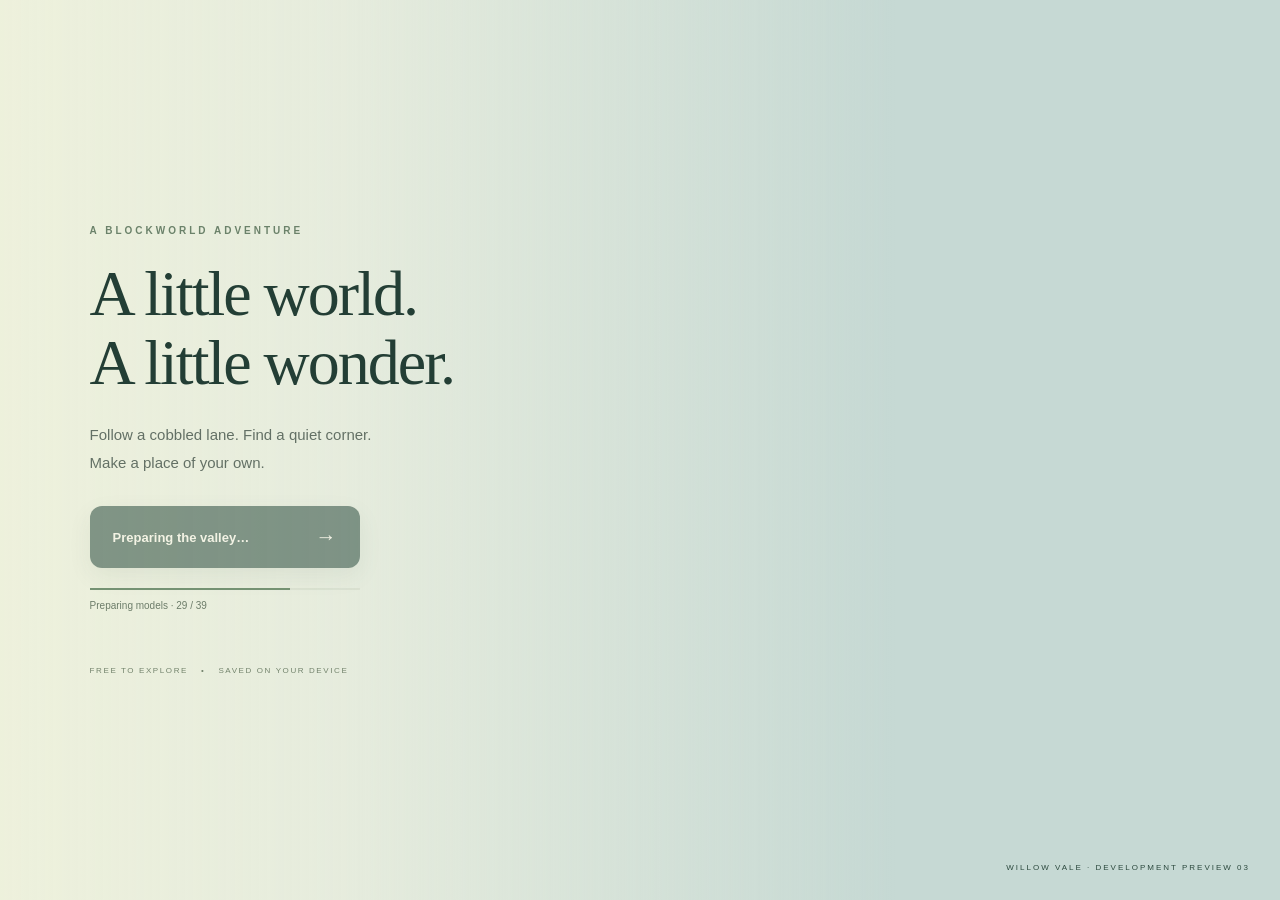
==== commit 524bb2ce: "Publish Preview 03 as main BlockWorld Adventures web app" ====
--- a/index.html
+++ b/index.html
@@ -1,6134 +1,27 @@
 <!doctype html>
-<html lang="en"><head><meta charset="utf-8"><meta name="viewport" content="width=device-width,initial-scale=1,viewport-fit=cover"><meta name="theme-color" content="#244f4b"><meta name="apple-mobile-web-app-capable" content="yes"><meta name="apple-mobile-web-app-status-bar-style" content="black-translucent"><link rel="apple-touch-icon" href="./icon-180.png"><link rel="manifest" href="./manifest.webmanifest"><title>BlockWorld Adventures</title>  <script type="module">(function(){const e=document.createElement("link").relList;if(e&&e.supports&&e.supports("modulepreload"))return;for(const r of document.querySelectorAll('link[rel="modulepreload"]'))i(r);new MutationObserver(r=>{for(const s of r)if(s.type==="childList")for(const a of s.addedNodes)a.tagName==="LINK"&&a.rel==="modulepreload"&&i(a)}).observe(document,{childList:!0,subtree:!0});function t(r){const s={};return r.integrity&&(s.integrity=r.integrity),r.referrerPolicy&&(s.referrerPolicy=r.referrerPolicy),r.crossOrigin==="use-credentials"?s.credentials="include":r.crossOrigin==="anonymous"?s.credentials="omit":s.credentials="same-origin",s}function i(r){if(r.ep)return;r.ep=!0;const s=t(r);fetch(r.href,s)}})();/**
- * @license
- * Copyright 2010-2023 Three.js Authors
- * SPDX-License-Identifier: MIT
- */const $a="160",Rh=0,So=1,Ch=2,xc=1,Ph=2,xn=3,wn=0,Ot=1,bt=2,In=0,ki=1,Eo=2,To=3,Ao=4,Lh=5,Jn=100,zh=101,Dh=102,Ro=103,Co=104,Ih=200,Uh=201,Nh=202,Fh=203,Pa=204,La=205,kh=206,Oh=207,Bh=208,Gh=209,Hh=210,Vh=211,Wh=212,Xh=213,qh=214,Yh=0,jh=1,Zh=2,cs=3,Kh=4,$h=5,Jh=6,Qh=7,Ja=0,ed=1,td=2,Un=0,nd=1,id=2,rd=3,sd=4,ad=5,od=6,_c=300,Hi=301,Vi=302,za=303,Da=304,Es=306,Ia=1e3,rn=1001,Ua=1002,Lt=1003,Po=1004,Ws=1005,Kt=1006,ld=1007,xr=1008,Nn=1009,cd=1010,hd=1011,Qa=1012,yc=1013,Ln=1014,zn=1015,_r=1016,vc=1017,Mc=1018,ni=1020,dd=1021,sn=1023,ud=1024,fd=1025,ii=1026,Wi=1027,pd=1028,bc=1029,md=1030,wc=1031,Sc=1033,Xs=33776,qs=33777,Ys=33778,js=33779,Lo=35840,zo=35841,Do=35842,Io=35843,Ec=36196,Uo=37492,No=37496,Fo=37808,ko=37809,Oo=37810,Bo=37811,Go=37812,Ho=37813,Vo=37814,Wo=37815,Xo=37816,qo=37817,Yo=37818,jo=37819,Zo=37820,Ko=37821,Zs=36492,$o=36494,Jo=36495,gd=36283,Qo=36284,el=36285,tl=36286,Tc=3e3,ri=3001,xd=3200,_d=3201,Ac=0,yd=1,Jt="",vt="srgb",Sn="srgb-linear",eo="display-p3",Ts="display-p3-linear",hs="linear",dt="srgb",ds="rec709",us="p3",di=7680,nl=519,vd=512,Md=513,bd=514,Rc=515,wd=516,Sd=517,Ed=518,Td=519,Na=35044,il="300 es",Fa=1035,yn=2e3,fs=2001;class Ki{addEventListener(e,t){this._listeners===void 0&&(this._listeners={});const i=this._listeners;i[e]===void 0&&(i[e]=[]),i[e].indexOf(t)===-1&&i[e].push(t)}hasEventListener(e,t){if(this._listeners===void 0)return!1;const i=this._listeners;return i[e]!==void 0&&i[e].indexOf(t)!==-1}removeEventListener(e,t){if(this._listeners===void 0)return;const r=this._listeners[e];if(r!==void 0){const s=r.indexOf(t);s!==-1&&r.splice(s,1)}}dispatchEvent(e){if(this._listeners===void 0)return;const i=this._listeners[e.type];if(i!==void 0){e.target=this;const r=i.slice(0);for(let s=0,a=r.length;s<a;s++)r[s].call(this,e);e.target=null}}}const Ct=["00","01","02","03","04","05","06","07","08","09","0a","0b","0c","0d","0e","0f","10","11","12","13","14","15","16","17","18","19","1a","1b","1c","1d","1e","1f","20","21","22","23","24","25","26","27","28","29","2a","2b","2c","2d","2e","2f","30","31","32","33","34","35","36","37","38","39","3a","3b","3c","3d","3e","3f","40","41","42","43","44","45","46","47","48","49","4a","4b","4c","4d","4e","4f","50","51","52","53","54","55","56","57","58","59","5a","5b","5c","5d","5e","5f","60","61","62","63","64","65","66","67","68","69","6a","6b","6c","6d","6e","6f","70","71","72","73","74","75","76","77","78","79","7a","7b","7c","7d","7e","7f","80","81","82","83","84","85","86","87","88","89","8a","8b","8c","8d","8e","8f","90","91","92","93","94","95","96","97","98","99","9a","9b","9c","9d","9e","9f","a0","a1","a2","a3","a4","a5","a6","a7","a8","a9","aa","ab","ac","ad","ae","af","b0","b1","b2","b3","b4","b5","b6","b7","b8","b9","ba","bb","bc","bd","be","bf","c0","c1","c2","c3","c4","c5","c6","c7","c8","c9","ca","cb","cc","cd","ce","cf","d0","d1","d2","d3","d4","d5","d6","d7","d8","d9","da","db","dc","dd","de","df","e0","e1","e2","e3","e4","e5","e6","e7","e8","e9","ea","eb","ec","ed","ee","ef","f0","f1","f2","f3","f4","f5","f6","f7","f8","f9","fa","fb","fc","fd","fe","ff"];let rl=1234567;const fr=Math.PI/180,yr=180/Math.PI;function Mn(){const n=Math.random()*4294967295|0,e=Math.random()*4294967295|0,t=Math.random()*4294967295|0,i=Math.random()*4294967295|0;return(Ct[n&255]+Ct[n>>8&255]+Ct[n>>16&255]+Ct[n>>24&255]+"-"+Ct[e&255]+Ct[e>>8&255]+"-"+Ct[e>>16&15|64]+Ct[e>>24&255]+"-"+Ct[t&63|128]+Ct[t>>8&255]+"-"+Ct[t>>16&255]+Ct[t>>24&255]+Ct[i&255]+Ct[i>>8&255]+Ct[i>>16&255]+Ct[i>>24&255]).toLowerCase()}function Ft(n,e,t){return Math.max(e,Math.min(t,n))}function to(n,e){return(n%e+e)%e}function Ad(n,e,t,i,r){return i+(n-e)*(r-i)/(t-e)}function Rd(n,e,t){return n!==e?(t-n)/(e-n):0}function pr(n,e,t){return(1-t)*n+t*e}function Cd(n,e,t,i){return pr(n,e,1-Math.exp(-t*i))}function Pd(n,e=1){return e-Math.abs(to(n,e*2)-e)}function Ld(n,e,t){return n<=e?0:n>=t?1:(n=(n-e)/(t-e),n*n*(3-2*n))}function zd(n,e,t){return n<=e?0:n>=t?1:(n=(n-e)/(t-e),n*n*n*(n*(n*6-15)+10))}function Dd(n,e){return n+Math.floor(Math.random()*(e-n+1))}function Id(n,e){return n+Math.random()*(e-n)}function Ud(n){return n*(.5-Math.random())}function Nd(n){n!==void 0&&(rl=n);let e=rl+=1831565813;return e=Math.imul(e^e>>>15,e|1),e^=e+Math.imul(e^e>>>7,e|61),((e^e>>>14)>>>0)/4294967296}function Fd(n){return n*fr}function kd(n){return n*yr}function ka(n){return(n&n-1)===0&&n!==0}function Od(n){return Math.pow(2,Math.ceil(Math.log(n)/Math.LN2))}function ps(n){return Math.pow(2,Math.floor(Math.log(n)/Math.LN2))}function Bd(n,e,t,i,r){const s=Math.cos,a=Math.sin,o=s(t/2),c=a(t/2),l=s((e+i)/2),d=a((e+i)/2),u=s((e-i)/2),h=a((e-i)/2),f=s((i-e)/2),y=a((i-e)/2);switch(r){case"XYX":n.set(o*d,c*u,c*h,o*l);break;case"YZY":n.set(c*h,o*d,c*u,o*l);break;case"ZXZ":n.set(c*u,c*h,o*d,o*l);break;case"XZX":n.set(o*d,c*y,c*f,o*l);break;case"YXY":n.set(c*f,o*d,c*y,o*l);break;case"ZYZ":n.set(c*y,c*f,o*d,o*l);break;default:console.warn("THREE.MathUtils: .setQuaternionFromProperEuler() encountered an unknown order: "+r)}}function cn(n,e){switch(e.constructor){case Float32Array:return n;case Uint32Array:return n/4294967295;case Uint16Array:return n/65535;case Uint8Array:return n/255;case Int32Array:return Math.max(n/2147483647,-1);case Int16Array:return Math.max(n/32767,-1);case Int8Array:return Math.max(n/127,-1);default:throw new Error("Invalid component type.")}}function it(n,e){switch(e.constructor){case Float32Array:return n;case Uint32Array:return Math.round(n*4294967295);case Uint16Array:return Math.round(n*65535);case Uint8Array:return Math.round(n*255);case Int32Array:return Math.round(n*2147483647);case Int16Array:return Math.round(n*32767);case Int8Array:return Math.round(n*127);default:throw new Error("Invalid component type.")}}const Ks={DEG2RAD:fr,RAD2DEG:yr,generateUUID:Mn,clamp:Ft,euclideanModulo:to,mapLinear:Ad,inverseLerp:Rd,lerp:pr,damp:Cd,pingpong:Pd,smoothstep:Ld,smootherstep:zd,randInt:Dd,randFloat:Id,randFloatSpread:Ud,seededRandom:Nd,degToRad:Fd,radToDeg:kd,isPowerOfTwo:ka,ceilPowerOfTwo:Od,floorPowerOfTwo:ps,setQuaternionFromProperEuler:Bd,normalize:it,denormalize:cn};class Oe{constructor(e=0,t=0){Oe.prototype.isVector2=!0,this.x=e,this.y=t}get width(){return this.x}set width(e){this.x=e}get height(){return this.y}set height(e){this.y=e}set(e,t){return this.x=e,this.y=t,this}setScalar(e){return this.x=e,this.y=e,this}setX(e){return this.x=e,this}setY(e){return this.y=e,this}setComponent(e,t){switch(e){case 0:this.x=t;break;case 1:this.y=t;break;default:throw new Error("index is out of range: "+e)}return this}getComponent(e){switch(e){case 0:return this.x;case 1:return this.y;default:throw new Error("index is out of range: "+e)}}clone(){return new this.constructor(this.x,this.y)}copy(e){return this.x=e.x,this.y=e.y,this}add(e){return this.x+=e.x,this.y+=e.y,this}addScalar(e){return this.x+=e,this.y+=e,this}addVectors(e,t){return this.x=e.x+t.x,this.y=e.y+t.y,this}addScaledVector(e,t){return this.x+=e.x*t,this.y+=e.y*t,this}sub(e){return this.x-=e.x,this.y-=e.y,this}subScalar(e){return this.x-=e,this.y-=e,this}subVectors(e,t){return this.x=e.x-t.x,this.y=e.y-t.y,this}multiply(e){return this.x*=e.x,this.y*=e.y,this}multiplyScalar(e){return this.x*=e,this.y*=e,this}divide(e){return this.x/=e.x,this.y/=e.y,this}divideScalar(e){return this.multiplyScalar(1/e)}applyMatrix3(e){const t=this.x,i=this.y,r=e.elements;return this.x=r[0]*t+r[3]*i+r[6],this.y=r[1]*t+r[4]*i+r[7],this}min(e){return this.x=Math.min(this.x,e.x),this.y=Math.min(this.y,e.y),this}max(e){return this.x=Math.max(this.x,e.x),this.y=Math.max(this.y,e.y),this}clamp(e,t){return this.x=Math.max(e.x,Math.min(t.x,this.x)),this.y=Math.max(e.y,Math.min(t.y,this.y)),this}clampScalar(e,t){return this.x=Math.max(e,Math.min(t,this.x)),this.y=Math.max(e,Math.min(t,this.y)),this}clampLength(e,t){const i=this.length();return this.divideScalar(i||1).multiplyScalar(Math.max(e,Math.min(t,i)))}floor(){return this.x=Math.floor(this.x),this.y=Math.floor(this.y),this}ceil(){return this.x=Math.ceil(this.x),this.y=Math.ceil(this.y),this}round(){return this.x=Math.round(this.x),this.y=Math.round(this.y),this}roundToZero(){return this.x=Math.trunc(this.x),this.y=Math.trunc(this.y),this}negate(){return this.x=-this.x,this.y=-this.y,this}dot(e){return this.x*e.x+this.y*e.y}cross(e){return this.x*e.y-this.y*e.x}lengthSq(){return this.x*this.x+this.y*this.y}length(){return Math.sqrt(this.x*this.x+this.y*this.y)}manhattanLength(){return Math.abs(this.x)+Math.abs(this.y)}normalize(){return this.divideScalar(this.length()||1)}angle(){return Math.atan2(-this.y,-this.x)+Math.PI}angleTo(e){const t=Math.sqrt(this.lengthSq()*e.lengthSq());if(t===0)return Math.PI/2;const i=this.dot(e)/t;return Math.acos(Ft(i,-1,1))}distanceTo(e){return Math.sqrt(this.distanceToSquared(e))}distanceToSquared(e){const t=this.x-e.x,i=this.y-e.y;return t*t+i*i}manhattanDistanceTo(e){return Math.abs(this.x-e.x)+Math.abs(this.y-e.y)}setLength(e){return this.normalize().multiplyScalar(e)}lerp(e,t){return this.x+=(e.x-this.x)*t,this.y+=(e.y-this.y)*t,this}lerpVectors(e,t,i){return this.x=e.x+(t.x-e.x)*i,this.y=e.y+(t.y-e.y)*i,this}equals(e){return e.x===this.x&&e.y===this.y}fromArray(e,t=0){return this.x=e[t],this.y=e[t+1],this}toArray(e=[],t=0){return e[t]=this.x,e[t+1]=this.y,e}fromBufferAttribute(e,t){return this.x=e.getX(t),this.y=e.getY(t),this}rotateAround(e,t){const i=Math.cos(t),r=Math.sin(t),s=this.x-e.x,a=this.y-e.y;return this.x=s*i-a*r+e.x,this.y=s*r+a*i+e.y,this}random(){return this.x=Math.random(),this.y=Math.random(),this}*[Symbol.iterator](){yield this.x,yield this.y}}class We{constructor(e,t,i,r,s,a,o,c,l){We.prototype.isMatrix3=!0,this.elements=[1,0,0,0,1,0,0,0,1],e!==void 0&&this.set(e,t,i,r,s,a,o,c,l)}set(e,t,i,r,s,a,o,c,l){const d=this.elements;return d[0]=e,d[1]=r,d[2]=o,d[3]=t,d[4]=s,d[5]=c,d[6]=i,d[7]=a,d[8]=l,this}identity(){return this.set(1,0,0,0,1,0,0,0,1),this}copy(e){const t=this.elements,i=e.elements;return t[0]=i[0],t[1]=i[1],t[2]=i[2],t[3]=i[3],t[4]=i[4],t[5]=i[5],t[6]=i[6],t[7]=i[7],t[8]=i[8],this}extractBasis(e,t,i){return e.setFromMatrix3Column(this,0),t.setFromMatrix3Column(this,1),i.setFromMatrix3Column(this,2),this}setFromMatrix4(e){const t=e.elements;return this.set(t[0],t[4],t[8],t[1],t[5],t[9],t[2],t[6],t[10]),this}multiply(e){return this.multiplyMatrices(this,e)}premultiply(e){return this.multiplyMatrices(e,this)}multiplyMatrices(e,t){const i=e.elements,r=t.elements,s=this.elements,a=i[0],o=i[3],c=i[6],l=i[1],d=i[4],u=i[7],h=i[2],f=i[5],y=i[8],x=r[0],m=r[3],p=r[6],_=r[1],g=r[4],v=r[7],A=r[2],E=r[5],C=r[8];return s[0]=a*x+o*_+c*A,s[3]=a*m+o*g+c*E,s[6]=a*p+o*v+c*C,s[1]=l*x+d*_+u*A,s[4]=l*m+d*g+u*E,s[7]=l*p+d*v+u*C,s[2]=h*x+f*_+y*A,s[5]=h*m+f*g+y*E,s[8]=h*p+f*v+y*C,this}multiplyScalar(e){const t=this.elements;return t[0]*=e,t[3]*=e,t[6]*=e,t[1]*=e,t[4]*=e,t[7]*=e,t[2]*=e,t[5]*=e,t[8]*=e,this}determinant(){const e=this.elements,t=e[0],i=e[1],r=e[2],s=e[3],a=e[4],o=e[5],c=e[6],l=e[7],d=e[8];return t*a*d-t*o*l-i*s*d+i*o*c+r*s*l-r*a*c}invert(){const e=this.elements,t=e[0],i=e[1],r=e[2],s=e[3],a=e[4],o=e[5],c=e[6],l=e[7],d=e[8],u=d*a-o*l,h=o*c-d*s,f=l*s-a*c,y=t*u+i*h+r*f;if(y===0)return this.set(0,0,0,0,0,0,0,0,0);const x=1/y;return e[0]=u*x,e[1]=(r*l-d*i)*x,e[2]=(o*i-r*a)*x,e[3]=h*x,e[4]=(d*t-r*c)*x,e[5]=(r*s-o*t)*x,e[6]=f*x,e[7]=(i*c-l*t)*x,e[8]=(a*t-i*s)*x,this}transpose(){let e;const t=this.elements;return e=t[1],t[1]=t[3],t[3]=e,e=t[2],t[2]=t[6],t[6]=e,e=t[5],t[5]=t[7],t[7]=e,this}getNormalMatrix(e){return this.setFromMatrix4(e).invert().transpose()}transposeIntoArray(e){const t=this.elements;return e[0]=t[0],e[1]=t[3],e[2]=t[6],e[3]=t[1],e[4]=t[4],e[5]=t[7],e[6]=t[2],e[7]=t[5],e[8]=t[8],this}setUvTransform(e,t,i,r,s,a,o){const c=Math.cos(s),l=Math.sin(s);return this.set(i*c,i*l,-i*(c*a+l*o)+a+e,-r*l,r*c,-r*(-l*a+c*o)+o+t,0,0,1),this}scale(e,t){return this.premultiply($s.makeScale(e,t)),this}rotate(e){return this.premultiply($s.makeRotation(-e)),this}translate(e,t){return this.premultiply($s.makeTranslation(e,t)),this}makeTranslation(e,t){return e.isVector2?this.set(1,0,e.x,0,1,e.y,0,0,1):this.set(1,0,e,0,1,t,0,0,1),this}makeRotation(e){const t=Math.cos(e),i=Math.sin(e);return this.set(t,-i,0,i,t,0,0,0,1),this}makeScale(e,t){return this.set(e,0,0,0,t,0,0,0,1),this}equals(e){const t=this.elements,i=e.elements;for(let r=0;r<9;r++)if(t[r]!==i[r])return!1;return!0}fromArray(e,t=0){for(let i=0;i<9;i++)this.elements[i]=e[i+t];return this}toArray(e=[],t=0){const i=this.elements;return e[t]=i[0],e[t+1]=i[1],e[t+2]=i[2],e[t+3]=i[3],e[t+4]=i[4],e[t+5]=i[5],e[t+6]=i[6],e[t+7]=i[7],e[t+8]=i[8],e}clone(){return new this.constructor().fromArray(this.elements)}}const $s=new We;function Cc(n){for(let e=n.length-1;e>=0;--e)if(n[e]>=65535)return!0;return!1}function ms(n){return document.createElementNS("http://www.w3.org/1999/xhtml",n)}function Gd(){const n=ms("canvas");return n.style.display="block",n}const sl={};function mr(n){n in sl||(sl[n]=!0,console.warn(n))}const al=new We().set(.8224621,.177538,0,.0331941,.9668058,0,.0170827,.0723974,.9105199),ol=new We().set(1.2249401,-.2249404,0,-.0420569,1.0420571,0,-.0196376,-.0786361,1.0982735),Rr={[Sn]:{transfer:hs,primaries:ds,toReference:n=>n,fromReference:n=>n},[vt]:{transfer:dt,primaries:ds,toReference:n=>n.convertSRGBToLinear(),fromReference:n=>n.convertLinearToSRGB()},[Ts]:{transfer:hs,primaries:us,toReference:n=>n.applyMatrix3(ol),fromReference:n=>n.applyMatrix3(al)},[eo]:{transfer:dt,primaries:us,toReference:n=>n.convertSRGBToLinear().applyMatrix3(ol),fromReference:n=>n.applyMatrix3(al).convertLinearToSRGB()}},Hd=new Set([Sn,Ts]),rt={enabled:!0,_workingColorSpace:Sn,get workingColorSpace(){return this._workingColorSpace},set workingColorSpace(n){if(!Hd.has(n))throw new Error(`Unsupported working color space, "${n}".`);this._workingColorSpace=n},convert:function(n,e,t){if(this.enabled===!1||e===t||!e||!t)return n;const i=Rr[e].toReference,r=Rr[t].fromReference;return r(i(n))},fromWorkingColorSpace:function(n,e){return this.convert(n,this._workingColorSpace,e)},toWorkingColorSpace:function(n,e){return this.convert(n,e,this._workingColorSpace)},getPrimaries:function(n){return Rr[n].primaries},getTransfer:function(n){return n===Jt?hs:Rr[n].transfer}};function Oi(n){return n<.04045?n*.0773993808:Math.pow(n*.9478672986+.0521327014,2.4)}function Js(n){return n<.0031308?n*12.92:1.055*Math.pow(n,.41666)-.055}let ui;class Pc{static getDataURL(e){if(/^data:/i.test(e.src)||typeof HTMLCanvasElement>"u")return e.src;let t;if(e instanceof HTMLCanvasElement)t=e;else{ui===void 0&&(ui=ms("canvas")),ui.width=e.width,ui.height=e.height;const i=ui.getContext("2d");e instanceof ImageData?i.putImageData(e,0,0):i.drawImage(e,0,0,e.width,e.height),t=ui}return t.width>2048||t.height>2048?(console.warn("THREE.ImageUtils.getDataURL: Image converted to jpg for performance reasons",e),t.toDataURL("image/jpeg",.6)):t.toDataURL("image/png")}static sRGBToLinear(e){if(typeof HTMLImageElement<"u"&&e instanceof HTMLImageElement||typeof HTMLCanvasElement<"u"&&e instanceof HTMLCanvasElement||typeof ImageBitmap<"u"&&e instanceof ImageBitmap){const t=ms("canvas");t.width=e.width,t.height=e.height;const i=t.getContext("2d");i.drawImage(e,0,0,e.width,e.height);const r=i.getImageData(0,0,e.width,e.height),s=r.data;for(let a=0;a<s.length;a++)s[a]=Oi(s[a]/255)*255;return i.putImageData(r,0,0),t}else if(e.data){const t=e.data.slice(0);for(let i=0;i<t.length;i++)t instanceof Uint8Array||t instanceof Uint8ClampedArray?t[i]=Math.floor(Oi(t[i]/255)*255):t[i]=Oi(t[i]);return{data:t,width:e.width,height:e.height}}else return console.warn("THREE.ImageUtils.sRGBToLinear(): Unsupported image type. No color space conversion applied."),e}}let Vd=0;class Lc{constructor(e=null){this.isSource=!0,Object.defineProperty(this,"id",{value:Vd++}),this.uuid=Mn(),this.data=e,this.version=0}set needsUpdate(e){e===!0&&this.version++}toJSON(e){const t=e===void 0||typeof e=="string";if(!t&&e.images[this.uuid]!==void 0)return e.images[this.uuid];const i={uuid:this.uuid,url:""},r=this.data;if(r!==null){let s;if(Array.isArray(r)){s=[];for(let a=0,o=r.length;a<o;a++)r[a].isDataTexture?s.push(Qs(r[a].image)):s.push(Qs(r[a]))}else s=Qs(r);i.url=s}return t||(e.images[this.uuid]=i),i}}function Qs(n){return typeof HTMLImageElement<"u"&&n instanceof HTMLImageElement||typeof HTMLCanvasElement<"u"&&n instanceof HTMLCanvasElement||typeof ImageBitmap<"u"&&n instanceof ImageBitmap?Pc.getDataURL(n):n.data?{data:Array.from(n.data),width:n.width,height:n.height,type:n.data.constructor.name}:(console.warn("THREE.Texture: Unable to serialize Texture."),{})}let Wd=0;class Bt extends Ki{constructor(e=Bt.DEFAULT_IMAGE,t=Bt.DEFAULT_MAPPING,i=rn,r=rn,s=Kt,a=xr,o=sn,c=Nn,l=Bt.DEFAULT_ANISOTROPY,d=Jt){super(),this.isTexture=!0,Object.defineProperty(this,"id",{value:Wd++}),this.uuid=Mn(),this.name="",this.source=new Lc(e),this.mipmaps=[],this.mapping=t,this.channel=0,this.wrapS=i,this.wrapT=r,this.magFilter=s,this.minFilter=a,this.anisotropy=l,this.format=o,this.internalFormat=null,this.type=c,this.offset=new Oe(0,0),this.repeat=new Oe(1,1),this.center=new Oe(0,0),this.rotation=0,this.matrixAutoUpdate=!0,this.matrix=new We,this.generateMipmaps=!0,this.premultiplyAlpha=!1,this.flipY=!0,this.unpackAlignment=4,typeof d=="string"?this.colorSpace=d:(mr("THREE.Texture: Property .encoding has been replaced by .colorSpace."),this.colorSpace=d===ri?vt:Jt),this.userData={},this.version=0,this.onUpdate=null,this.isRenderTargetTexture=!1,this.needsPMREMUpdate=!1}get image(){return this.source.data}set image(e=null){this.source.data=e}updateMatrix(){this.matrix.setUvTransform(this.offset.x,this.offset.y,this.repeat.x,this.repeat.y,this.rotation,this.center.x,this.center.y)}clone(){return new this.constructor().copy(this)}copy(e){return this.name=e.name,this.source=e.source,this.mipmaps=e.mipmaps.slice(0),this.mapping=e.mapping,this.channel=e.channel,this.wrapS=e.wrapS,this.wrapT=e.wrapT,this.magFilter=e.magFilter,this.minFilter=e.minFilter,this.anisotropy=e.anisotropy,this.format=e.format,this.internalFormat=e.internalFormat,this.type=e.type,this.offset.copy(e.offset),this.repeat.copy(e.repeat),this.center.copy(e.center),this.rotation=e.rotation,this.matrixAutoUpdate=e.matrixAutoUpdate,this.matrix.copy(e.matrix),this.generateMipmaps=e.generateMipmaps,this.premultiplyAlpha=e.premultiplyAlpha,this.flipY=e.flipY,this.unpackAlignment=e.unpackAlignment,this.colorSpace=e.colorSpace,this.userData=JSON.parse(JSON.stringify(e.userData)),this.needsUpdate=!0,this}toJSON(e){const t=e===void 0||typeof e=="string";if(!t&&e.textures[this.uuid]!==void 0)return e.textures[this.uuid];const i={metadata:{version:4.6,type:"Texture",generator:"Texture.toJSON"},uuid:this.uuid,name:this.name,image:this.source.toJSON(e).uuid,mapping:this.mapping,channel:this.channel,repeat:[this.repeat.x,this.repeat.y],offset:[this.offset.x,this.offset.y],center:[this.center.x,this.center.y],rotation:this.rotation,wrap:[this.wrapS,this.wrapT],format:this.format,internalFormat:this.internalFormat,type:this.type,colorSpace:this.colorSpace,minFilter:this.minFilter,magFilter:this.magFilter,anisotropy:this.anisotropy,flipY:this.flipY,generateMipmaps:this.generateMipmaps,premultiplyAlpha:this.premultiplyAlpha,unpackAlignment:this.unpackAlignment};return Object.keys(this.userData).length>0&&(i.userData=this.userData),t||(e.textures[this.uuid]=i),i}dispose(){this.dispatchEvent({type:"dispose"})}transformUv(e){if(this.mapping!==_c)return e;if(e.applyMatrix3(this.matrix),e.x<0||e.x>1)switch(this.wrapS){case Ia:e.x=e.x-Math.floor(e.x);break;case rn:e.x=e.x<0?0:1;break;case Ua:Math.abs(Math.floor(e.x)%2)===1?e.x=Math.ceil(e.x)-e.x:e.x=e.x-Math.floor(e.x);break}if(e.y<0||e.y>1)switch(this.wrapT){case Ia:e.y=e.y-Math.floor(e.y);break;case rn:e.y=e.y<0?0:1;break;case Ua:Math.abs(Math.floor(e.y)%2)===1?e.y=Math.ceil(e.y)-e.y:e.y=e.y-Math.floor(e.y);break}return this.flipY&&(e.y=1-e.y),e}set needsUpdate(e){e===!0&&(this.version++,this.source.needsUpdate=!0)}get encoding(){return mr("THREE.Texture: Property .encoding has been replaced by .colorSpace."),this.colorSpace===vt?ri:Tc}set encoding(e){mr("THREE.Texture: Property .encoding has been replaced by .colorSpace."),this.colorSpace=e===ri?vt:Jt}}Bt.DEFAULT_IMAGE=null;Bt.DEFAULT_MAPPING=_c;Bt.DEFAULT_ANISOTROPY=1;class ft{constructor(e=0,t=0,i=0,r=1){ft.prototype.isVector4=!0,this.x=e,this.y=t,this.z=i,this.w=r}get width(){return this.z}set width(e){this.z=e}get height(){return this.w}set height(e){this.w=e}set(e,t,i,r){return this.x=e,this.y=t,this.z=i,this.w=r,this}setScalar(e){return this.x=e,this.y=e,this.z=e,this.w=e,this}setX(e){return this.x=e,this}setY(e){return this.y=e,this}setZ(e){return this.z=e,this}setW(e){return this.w=e,this}setComponent(e,t){switch(e){case 0:this.x=t;break;case 1:this.y=t;break;case 2:this.z=t;break;case 3:this.w=t;break;default:throw new Error("index is out of range: "+e)}return this}getComponent(e){switch(e){case 0:return this.x;case 1:return this.y;case 2:return this.z;case 3:return this.w;default:throw new Error("index is out of range: "+e)}}clone(){return new this.constructor(this.x,this.y,this.z,this.w)}copy(e){return this.x=e.x,this.y=e.y,this.z=e.z,this.w=e.w!==void 0?e.w:1,this}add(e){return this.x+=e.x,this.y+=e.y,this.z+=e.z,this.w+=e.w,this}addScalar(e){return this.x+=e,this.y+=e,this.z+=e,this.w+=e,this}addVectors(e,t){return this.x=e.x+t.x,this.y=e.y+t.y,this.z=e.z+t.z,this.w=e.w+t.w,this}addScaledVector(e,t){return this.x+=e.x*t,this.y+=e.y*t,this.z+=e.z*t,this.w+=e.w*t,this}sub(e){return this.x-=e.x,this.y-=e.y,this.z-=e.z,this.w-=e.w,this}subScalar(e){return this.x-=e,this.y-=e,this.z-=e,this.w-=e,this}subVectors(e,t){return this.x=e.x-t.x,this.y=e.y-t.y,this.z=e.z-t.z,this.w=e.w-t.w,this}multiply(e){return this.x*=e.x,this.y*=e.y,this.z*=e.z,this.w*=e.w,this}multiplyScalar(e){return this.x*=e,this.y*=e,this.z*=e,this.w*=e,this}applyMatrix4(e){const t=this.x,i=this.y,r=this.z,s=this.w,a=e.elements;return this.x=a[0]*t+a[4]*i+a[8]*r+a[12]*s,this.y=a[1]*t+a[5]*i+a[9]*r+a[13]*s,this.z=a[2]*t+a[6]*i+a[10]*r+a[14]*s,this.w=a[3]*t+a[7]*i+a[11]*r+a[15]*s,this}divideScalar(e){return this.multiplyScalar(1/e)}setAxisAngleFromQuaternion(e){this.w=2*Math.acos(e.w);const t=Math.sqrt(1-e.w*e.w);return t<1e-4?(this.x=1,this.y=0,this.z=0):(this.x=e.x/t,this.y=e.y/t,this.z=e.z/t),this}setAxisAngleFromRotationMatrix(e){let t,i,r,s;const c=e.elements,l=c[0],d=c[4],u=c[8],h=c[1],f=c[5],y=c[9],x=c[2],m=c[6],p=c[10];if(Math.abs(d-h)<.01&&Math.abs(u-x)<.01&&Math.abs(y-m)<.01){if(Math.abs(d+h)<.1&&Math.abs(u+x)<.1&&Math.abs(y+m)<.1&&Math.abs(l+f+p-3)<.1)return this.set(1,0,0,0),this;t=Math.PI;const g=(l+1)/2,v=(f+1)/2,A=(p+1)/2,E=(d+h)/4,C=(u+x)/4,z=(y+m)/4;return g>v&&g>A?g<.01?(i=0,r=.707106781,s=.707106781):(i=Math.sqrt(g),r=E/i,s=C/i):v>A?v<.01?(i=.707106781,r=0,s=.707106781):(r=Math.sqrt(v),i=E/r,s=z/r):A<.01?(i=.707106781,r=.707106781,s=0):(s=Math.sqrt(A),i=C/s,r=z/s),this.set(i,r,s,t),this}let _=Math.sqrt((m-y)*(m-y)+(u-x)*(u-x)+(h-d)*(h-d));return Math.abs(_)<.001&&(_=1),this.x=(m-y)/_,this.y=(u-x)/_,this.z=(h-d)/_,this.w=Math.acos((l+f+p-1)/2),this}min(e){return this.x=Math.min(this.x,e.x),this.y=Math.min(this.y,e.y),this.z=Math.min(this.z,e.z),this.w=Math.min(this.w,e.w),this}max(e){return this.x=Math.max(this.x,e.x),this.y=Math.max(this.y,e.y),this.z=Math.max(this.z,e.z),this.w=Math.max(this.w,e.w),this}clamp(e,t){return this.x=Math.max(e.x,Math.min(t.x,this.x)),this.y=Math.max(e.y,Math.min(t.y,this.y)),this.z=Math.max(e.z,Math.min(t.z,this.z)),this.w=Math.max(e.w,Math.min(t.w,this.w)),this}clampScalar(e,t){return this.x=Math.max(e,Math.min(t,this.x)),this.y=Math.max(e,Math.min(t,this.y)),this.z=Math.max(e,Math.min(t,this.z)),this.w=Math.max(e,Math.min(t,this.w)),this}clampLength(e,t){const i=this.length();return this.divideScalar(i||1).multiplyScalar(Math.max(e,Math.min(t,i)))}floor(){return this.x=Math.floor(this.x),this.y=Math.floor(this.y),this.z=Math.floor(this.z),this.w=Math.floor(this.w),this}ceil(){return this.x=Math.ceil(this.x),this.y=Math.ceil(this.y),this.z=Math.ceil(this.z),this.w=Math.ceil(this.w),this}round(){return this.x=Math.round(this.x),this.y=Math.round(this.y),this.z=Math.round(this.z),this.w=Math.round(this.w),this}roundToZero(){return this.x=Math.trunc(this.x),this.y=Math.trunc(this.y),this.z=Math.trunc(this.z),this.w=Math.trunc(this.w),this}negate(){return this.x=-this.x,this.y=-this.y,this.z=-this.z,this.w=-this.w,this}dot(e){return this.x*e.x+this.y*e.y+this.z*e.z+this.w*e.w}lengthSq(){return this.x*this.x+this.y*this.y+this.z*this.z+this.w*this.w}length(){return Math.sqrt(this.x*this.x+this.y*this.y+this.z*this.z+this.w*this.w)}manhattanLength(){return Math.abs(this.x)+Math.abs(this.y)+Math.abs(this.z)+Math.abs(this.w)}normalize(){return this.divideScalar(this.length()||1)}setLength(e){return this.normalize().multiplyScalar(e)}lerp(e,t){return this.x+=(e.x-this.x)*t,this.y+=(e.y-this.y)*t,this.z+=(e.z-this.z)*t,this.w+=(e.w-this.w)*t,this}lerpVectors(e,t,i){return this.x=e.x+(t.x-e.x)*i,this.y=e.y+(t.y-e.y)*i,this.z=e.z+(t.z-e.z)*i,this.w=e.w+(t.w-e.w)*i,this}equals(e){return e.x===this.x&&e.y===this.y&&e.z===this.z&&e.w===this.w}fromArray(e,t=0){return this.x=e[t],this.y=e[t+1],this.z=e[t+2],this.w=e[t+3],this}toArray(e=[],t=0){return e[t]=this.x,e[t+1]=this.y,e[t+2]=this.z,e[t+3]=this.w,e}fromBufferAttribute(e,t){return this.x=e.getX(t),this.y=e.getY(t),this.z=e.getZ(t),this.w=e.getW(t),this}random(){return this.x=Math.random(),this.y=Math.random(),this.z=Math.random(),this.w=Math.random(),this}*[Symbol.iterator](){yield this.x,yield this.y,yield this.z,yield this.w}}class Xd extends Ki{constructor(e=1,t=1,i={}){super(),this.isRenderTarget=!0,this.width=e,this.height=t,this.depth=1,this.scissor=new ft(0,0,e,t),this.scissorTest=!1,this.viewport=new ft(0,0,e,t);const r={width:e,height:t,depth:1};i.encoding!==void 0&&(mr("THREE.WebGLRenderTarget: option.encoding has been replaced by option.colorSpace."),i.colorSpace=i.encoding===ri?vt:Jt),i=Object.assign({generateMipmaps:!1,internalFormat:null,minFilter:Kt,depthBuffer:!0,stencilBuffer:!1,depthTexture:null,samples:0},i),this.texture=new Bt(r,i.mapping,i.wrapS,i.wrapT,i.magFilter,i.minFilter,i.format,i.type,i.anisotropy,i.colorSpace),this.texture.isRenderTargetTexture=!0,this.texture.flipY=!1,this.texture.generateMipmaps=i.generateMipmaps,this.texture.internalFormat=i.internalFormat,this.depthBuffer=i.depthBuffer,this.stencilBuffer=i.stencilBuffer,this.depthTexture=i.depthTexture,this.samples=i.samples}setSize(e,t,i=1){(this.width!==e||this.height!==t||this.depth!==i)&&(this.width=e,this.height=t,this.depth=i,this.texture.image.width=e,this.texture.image.height=t,this.texture.image.depth=i,this.dispose()),this.viewport.set(0,0,e,t),this.scissor.set(0,0,e,t)}clone(){return new this.constructor().copy(this)}copy(e){this.width=e.width,this.height=e.height,this.depth=e.depth,this.scissor.copy(e.scissor),this.scissorTest=e.scissorTest,this.viewport.copy(e.viewport),this.texture=e.texture.clone(),this.texture.isRenderTargetTexture=!0;const t=Object.assign({},e.texture.image);return this.texture.source=new Lc(t),this.depthBuffer=e.depthBuffer,this.stencilBuffer=e.stencilBuffer,e.depthTexture!==null&&(this.depthTexture=e.depthTexture.clone()),this.samples=e.samples,this}dispose(){this.dispatchEvent({type:"dispose"})}}class ai extends Xd{constructor(e=1,t=1,i={}){super(e,t,i),this.isWebGLRenderTarget=!0}}class zc extends Bt{constructor(e=null,t=1,i=1,r=1){super(null),this.isDataArrayTexture=!0,this.image={data:e,width:t,height:i,depth:r},this.magFilter=Lt,this.minFilter=Lt,this.wrapR=rn,this.generateMipmaps=!1,this.flipY=!1,this.unpackAlignment=1}}class qd extends Bt{constructor(e=null,t=1,i=1,r=1){super(null),this.isData3DTexture=!0,this.image={data:e,width:t,height:i,depth:r},this.magFilter=Lt,this.minFilter=Lt,this.wrapR=rn,this.generateMipmaps=!1,this.flipY=!1,this.unpackAlignment=1}}class wr{constructor(e=0,t=0,i=0,r=1){this.isQuaternion=!0,this._x=e,this._y=t,this._z=i,this._w=r}static slerpFlat(e,t,i,r,s,a,o){let c=i[r+0],l=i[r+1],d=i[r+2],u=i[r+3];const h=s[a+0],f=s[a+1],y=s[a+2],x=s[a+3];if(o===0){e[t+0]=c,e[t+1]=l,e[t+2]=d,e[t+3]=u;return}if(o===1){e[t+0]=h,e[t+1]=f,e[t+2]=y,e[t+3]=x;return}if(u!==x||c!==h||l!==f||d!==y){let m=1-o;const p=c*h+l*f+d*y+u*x,_=p>=0?1:-1,g=1-p*p;if(g>Number.EPSILON){const A=Math.sqrt(g),E=Math.atan2(A,p*_);m=Math.sin(m*E)/A,o=Math.sin(o*E)/A}const v=o*_;if(c=c*m+h*v,l=l*m+f*v,d=d*m+y*v,u=u*m+x*v,m===1-o){const A=1/Math.sqrt(c*c+l*l+d*d+u*u);c*=A,l*=A,d*=A,u*=A}}e[t]=c,e[t+1]=l,e[t+2]=d,e[t+3]=u}static multiplyQuaternionsFlat(e,t,i,r,s,a){const o=i[r],c=i[r+1],l=i[r+2],d=i[r+3],u=s[a],h=s[a+1],f=s[a+2],y=s[a+3];return e[t]=o*y+d*u+c*f-l*h,e[t+1]=c*y+d*h+l*u-o*f,e[t+2]=l*y+d*f+o*h-c*u,e[t+3]=d*y-o*u-c*h-l*f,e}get x(){return this._x}set x(e){this._x=e,this._onChangeCallback()}get y(){return this._y}set y(e){this._y=e,this._onChangeCallback()}get z(){return this._z}set z(e){this._z=e,this._onChangeCallback()}get w(){return this._w}set w(e){this._w=e,this._onChangeCallback()}set(e,t,i,r){return this._x=e,this._y=t,this._z=i,this._w=r,this._onChangeCallback(),this}clone(){return new this.constructor(this._x,this._y,this._z,this._w)}copy(e){return this._x=e.x,this._y=e.y,this._z=e.z,this._w=e.w,this._onChangeCallback(),this}setFromEuler(e,t=!0){const i=e._x,r=e._y,s=e._z,a=e._order,o=Math.cos,c=Math.sin,l=o(i/2),d=o(r/2),u=o(s/2),h=c(i/2),f=c(r/2),y=c(s/2);switch(a){case"XYZ":this._x=h*d*u+l*f*y,this._y=l*f*u-h*d*y,this._z=l*d*y+h*f*u,this._w=l*d*u-h*f*y;break;case"YXZ":this._x=h*d*u+l*f*y,this._y=l*f*u-h*d*y,this._z=l*d*y-h*f*u,this._w=l*d*u+h*f*y;break;case"ZXY":this._x=h*d*u-l*f*y,this._y=l*f*u+h*d*y,this._z=l*d*y+h*f*u,this._w=l*d*u-h*f*y;break;case"ZYX":this._x=h*d*u-l*f*y,this._y=l*f*u+h*d*y,this._z=l*d*y-h*f*u,this._w=l*d*u+h*f*y;break;case"YZX":this._x=h*d*u+l*f*y,this._y=l*f*u+h*d*y,this._z=l*d*y-h*f*u,this._w=l*d*u-h*f*y;break;case"XZY":this._x=h*d*u-l*f*y,this._y=l*f*u-h*d*y,this._z=l*d*y+h*f*u,this._w=l*d*u+h*f*y;break;default:console.warn("THREE.Quaternion: .setFromEuler() encountered an unknown order: "+a)}return t===!0&&this._onChangeCallback(),this}setFromAxisAngle(e,t){const i=t/2,r=Math.sin(i);return this._x=e.x*r,this._y=e.y*r,this._z=e.z*r,this._w=Math.cos(i),this._onChangeCallback(),this}setFromRotationMatrix(e){const t=e.elements,i=t[0],r=t[4],s=t[8],a=t[1],o=t[5],c=t[9],l=t[2],d=t[6],u=t[10],h=i+o+u;if(h>0){const f=.5/Math.sqrt(h+1);this._w=.25/f,this._x=(d-c)*f,this._y=(s-l)*f,this._z=(a-r)*f}else if(i>o&&i>u){const f=2*Math.sqrt(1+i-o-u);this._w=(d-c)/f,this._x=.25*f,this._y=(r+a)/f,this._z=(s+l)/f}else if(o>u){const f=2*Math.sqrt(1+o-i-u);this._w=(s-l)/f,this._x=(r+a)/f,this._y=.25*f,this._z=(c+d)/f}else{const f=2*Math.sqrt(1+u-i-o);this._w=(a-r)/f,this._x=(s+l)/f,this._y=(c+d)/f,this._z=.25*f}return this._onChangeCallback(),this}setFromUnitVectors(e,t){let i=e.dot(t)+1;return i<Number.EPSILON?(i=0,Math.abs(e.x)>Math.abs(e.z)?(this._x=-e.y,this._y=e.x,this._z=0,this._w=i):(this._x=0,this._y=-e.z,this._z=e.y,this._w=i)):(this._x=e.y*t.z-e.z*t.y,this._y=e.z*t.x-e.x*t.z,this._z=e.x*t.y-e.y*t.x,this._w=i),this.normalize()}angleTo(e){return 2*Math.acos(Math.abs(Ft(this.dot(e),-1,1)))}rotateTowards(e,t){const i=this.angleTo(e);if(i===0)return this;const r=Math.min(1,t/i);return this.slerp(e,r),this}identity(){return this.set(0,0,0,1)}invert(){return this.conjugate()}conjugate(){return this._x*=-1,this._y*=-1,this._z*=-1,this._onChangeCallback(),this}dot(e){return this._x*e._x+this._y*e._y+this._z*e._z+this._w*e._w}lengthSq(){return this._x*this._x+this._y*this._y+this._z*this._z+this._w*this._w}length(){return Math.sqrt(this._x*this._x+this._y*this._y+this._z*this._z+this._w*this._w)}normalize(){let e=this.length();return e===0?(this._x=0,this._y=0,this._z=0,this._w=1):(e=1/e,this._x=this._x*e,this._y=this._y*e,this._z=this._z*e,this._w=this._w*e),this._onChangeCallback(),this}multiply(e){return this.multiplyQuaternions(this,e)}premultiply(e){return this.multiplyQuaternions(e,this)}multiplyQuaternions(e,t){const i=e._x,r=e._y,s=e._z,a=e._w,o=t._x,c=t._y,l=t._z,d=t._w;return this._x=i*d+a*o+r*l-s*c,this._y=r*d+a*c+s*o-i*l,this._z=s*d+a*l+i*c-r*o,this._w=a*d-i*o-r*c-s*l,this._onChangeCallback(),this}slerp(e,t){if(t===0)return this;if(t===1)return this.copy(e);const i=this._x,r=this._y,s=this._z,a=this._w;let o=a*e._w+i*e._x+r*e._y+s*e._z;if(o<0?(this._w=-e._w,this._x=-e._x,this._y=-e._y,this._z=-e._z,o=-o):this.copy(e),o>=1)return this._w=a,this._x=i,this._y=r,this._z=s,this;const c=1-o*o;if(c<=Number.EPSILON){const f=1-t;return this._w=f*a+t*this._w,this._x=f*i+t*this._x,this._y=f*r+t*this._y,this._z=f*s+t*this._z,this.normalize(),this}const l=Math.sqrt(c),d=Math.atan2(l,o),u=Math.sin((1-t)*d)/l,h=Math.sin(t*d)/l;return this._w=a*u+this._w*h,this._x=i*u+this._x*h,this._y=r*u+this._y*h,this._z=s*u+this._z*h,this._onChangeCallback(),this}slerpQuaternions(e,t,i){return this.copy(e).slerp(t,i)}random(){const e=Math.random(),t=Math.sqrt(1-e),i=Math.sqrt(e),r=2*Math.PI*Math.random(),s=2*Math.PI*Math.random();return this.set(t*Math.cos(r),i*Math.sin(s),i*Math.cos(s),t*Math.sin(r))}equals(e){return e._x===this._x&&e._y===this._y&&e._z===this._z&&e._w===this._w}fromArray(e,t=0){return this._x=e[t],this._y=e[t+1],this._z=e[t+2],this._w=e[t+3],this._onChangeCallback(),this}toArray(e=[],t=0){return e[t]=this._x,e[t+1]=this._y,e[t+2]=this._z,e[t+3]=this._w,e}fromBufferAttribute(e,t){return this._x=e.getX(t),this._y=e.getY(t),this._z=e.getZ(t),this._w=e.getW(t),this._onChangeCallback(),this}toJSON(){return this.toArray()}_onChange(e){return this._onChangeCallback=e,this}_onChangeCallback(){}*[Symbol.iterator](){yield this._x,yield this._y,yield this._z,yield this._w}}class N{constructor(e=0,t=0,i=0){N.prototype.isVector3=!0,this.x=e,this.y=t,this.z=i}set(e,t,i){return i===void 0&&(i=this.z),this.x=e,this.y=t,this.z=i,this}setScalar(e){return this.x=e,this.y=e,this.z=e,this}setX(e){return this.x=e,this}setY(e){return this.y=e,this}setZ(e){return this.z=e,this}setComponent(e,t){switch(e){case 0:this.x=t;break;case 1:this.y=t;break;case 2:this.z=t;break;default:throw new Error("index is out of range: "+e)}return this}getComponent(e){switch(e){case 0:return this.x;case 1:return this.y;case 2:return this.z;default:throw new Error("index is out of range: "+e)}}clone(){return new this.constructor(this.x,this.y,this.z)}copy(e){return this.x=e.x,this.y=e.y,this.z=e.z,this}add(e){return this.x+=e.x,this.y+=e.y,this.z+=e.z,this}addScalar(e){return this.x+=e,this.y+=e,this.z+=e,this}addVectors(e,t){return this.x=e.x+t.x,this.y=e.y+t.y,this.z=e.z+t.z,this}addScaledVector(e,t){return this.x+=e.x*t,this.y+=e.y*t,this.z+=e.z*t,this}sub(e){return this.x-=e.x,this.y-=e.y,this.z-=e.z,this}subScalar(e){return this.x-=e,this.y-=e,this.z-=e,this}subVectors(e,t){return this.x=e.x-t.x,this.y=e.y-t.y,this.z=e.z-t.z,this}multiply(e){return this.x*=e.x,this.y*=e.y,this.z*=e.z,this}multiplyScalar(e){return this.x*=e,this.y*=e,this.z*=e,this}multiplyVectors(e,t){return this.x=e.x*t.x,this.y=e.y*t.y,this.z=e.z*t.z,this}applyEuler(e){return this.applyQuaternion(ll.setFromEuler(e))}applyAxisAngle(e,t){return this.applyQuaternion(ll.setFromAxisAngle(e,t))}applyMatrix3(e){const t=this.x,i=this.y,r=this.z,s=e.elements;return this.x=s[0]*t+s[3]*i+s[6]*r,this.y=s[1]*t+s[4]*i+s[7]*r,this.z=s[2]*t+s[5]*i+s[8]*r,this}applyNormalMatrix(e){return this.applyMatrix3(e).normalize()}applyMatrix4(e){const t=this.x,i=this.y,r=this.z,s=e.elements,a=1/(s[3]*t+s[7]*i+s[11]*r+s[15]);return this.x=(s[0]*t+s[4]*i+s[8]*r+s[12])*a,this.y=(s[1]*t+s[5]*i+s[9]*r+s[13])*a,this.z=(s[2]*t+s[6]*i+s[10]*r+s[14])*a,this}applyQuaternion(e){const t=this.x,i=this.y,r=this.z,s=e.x,a=e.y,o=e.z,c=e.w,l=2*(a*r-o*i),d=2*(o*t-s*r),u=2*(s*i-a*t);return this.x=t+c*l+a*u-o*d,this.y=i+c*d+o*l-s*u,this.z=r+c*u+s*d-a*l,this}project(e){return this.applyMatrix4(e.matrixWorldInverse).applyMatrix4(e.projectionMatrix)}unproject(e){return this.applyMatrix4(e.projectionMatrixInverse).applyMatrix4(e.matrixWorld)}transformDirection(e){const t=this.x,i=this.y,r=this.z,s=e.elements;return this.x=s[0]*t+s[4]*i+s[8]*r,this.y=s[1]*t+s[5]*i+s[9]*r,this.z=s[2]*t+s[6]*i+s[10]*r,this.normalize()}divide(e){return this.x/=e.x,this.y/=e.y,this.z/=e.z,this}divideScalar(e){return this.multiplyScalar(1/e)}min(e){return this.x=Math.min(this.x,e.x),this.y=Math.min(this.y,e.y),this.z=Math.min(this.z,e.z),this}max(e){return this.x=Math.max(this.x,e.x),this.y=Math.max(this.y,e.y),this.z=Math.max(this.z,e.z),this}clamp(e,t){return this.x=Math.max(e.x,Math.min(t.x,this.x)),this.y=Math.max(e.y,Math.min(t.y,this.y)),this.z=Math.max(e.z,Math.min(t.z,this.z)),this}clampScalar(e,t){return this.x=Math.max(e,Math.min(t,this.x)),this.y=Math.max(e,Math.min(t,this.y)),this.z=Math.max(e,Math.min(t,this.z)),this}clampLength(e,t){const i=this.length();return this.divideScalar(i||1).multiplyScalar(Math.max(e,Math.min(t,i)))}floor(){return this.x=Math.floor(this.x),this.y=Math.floor(this.y),this.z=Math.floor(this.z),this}ceil(){return this.x=Math.ceil(this.x),this.y=Math.ceil(this.y),this.z=Math.ceil(this.z),this}round(){return this.x=Math.round(this.x),this.y=Math.round(this.y),this.z=Math.round(this.z),this}roundToZero(){return this.x=Math.trunc(this.x),this.y=Math.trunc(this.y),this.z=Math.trunc(this.z),this}negate(){return this.x=-this.x,this.y=-this.y,this.z=-this.z,this}dot(e){return this.x*e.x+this.y*e.y+this.z*e.z}lengthSq(){return this.x*this.x+this.y*this.y+this.z*this.z}length(){return Math.sqrt(this.x*this.x+this.y*this.y+this.z*this.z)}manhattanLength(){return Math.abs(this.x)+Math.abs(this.y)+Math.abs(this.z)}normalize(){return this.divideScalar(this.length()||1)}setLength(e){return this.normalize().multiplyScalar(e)}lerp(e,t){return this.x+=(e.x-this.x)*t,this.y+=(e.y-this.y)*t,this.z+=(e.z-this.z)*t,this}lerpVectors(e,t,i){return this.x=e.x+(t.x-e.x)*i,this.y=e.y+(t.y-e.y)*i,this.z=e.z+(t.z-e.z)*i,this}cross(e){return this.crossVectors(this,e)}crossVectors(e,t){const i=e.x,r=e.y,s=e.z,a=t.x,o=t.y,c=t.z;return this.x=r*c-s*o,this.y=s*a-i*c,this.z=i*o-r*a,this}projectOnVector(e){const t=e.lengthSq();if(t===0)return this.set(0,0,0);const i=e.dot(this)/t;return this.copy(e).multiplyScalar(i)}projectOnPlane(e){return ea.copy(this).projectOnVector(e),this.sub(ea)}reflect(e){return this.sub(ea.copy(e).multiplyScalar(2*this.dot(e)))}angleTo(e){const t=Math.sqrt(this.lengthSq()*e.lengthSq());if(t===0)return Math.PI/2;const i=this.dot(e)/t;return Math.acos(Ft(i,-1,1))}distanceTo(e){return Math.sqrt(this.distanceToSquared(e))}distanceToSquared(e){const t=this.x-e.x,i=this.y-e.y,r=this.z-e.z;return t*t+i*i+r*r}manhattanDistanceTo(e){return Math.abs(this.x-e.x)+Math.abs(this.y-e.y)+Math.abs(this.z-e.z)}setFromSpherical(e){return this.setFromSphericalCoords(e.radius,e.phi,e.theta)}setFromSphericalCoords(e,t,i){const r=Math.sin(t)*e;return this.x=r*Math.sin(i),this.y=Math.cos(t)*e,this.z=r*Math.cos(i),this}setFromCylindrical(e){return this.setFromCylindricalCoords(e.radius,e.theta,e.y)}setFromCylindricalCoords(e,t,i){return this.x=e*Math.sin(t),this.y=i,this.z=e*Math.cos(t),this}setFromMatrixPosition(e){const t=e.elements;return this.x=t[12],this.y=t[13],this.z=t[14],this}setFromMatrixScale(e){const t=this.setFromMatrixColumn(e,0).length(),i=this.setFromMatrixColumn(e,1).length(),r=this.setFromMatrixColumn(e,2).length();return this.x=t,this.y=i,this.z=r,this}setFromMatrixColumn(e,t){return this.fromArray(e.elements,t*4)}setFromMatrix3Column(e,t){return this.fromArray(e.elements,t*3)}setFromEuler(e){return this.x=e._x,this.y=e._y,this.z=e._z,this}setFromColor(e){return this.x=e.r,this.y=e.g,this.z=e.b,this}equals(e){return e.x===this.x&&e.y===this.y&&e.z===this.z}fromArray(e,t=0){return this.x=e[t],this.y=e[t+1],this.z=e[t+2],this}toArray(e=[],t=0){return e[t]=this.x,e[t+1]=this.y,e[t+2]=this.z,e}fromBufferAttribute(e,t){return this.x=e.getX(t),this.y=e.getY(t),this.z=e.getZ(t),this}random(){return this.x=Math.random(),this.y=Math.random(),this.z=Math.random(),this}randomDirection(){const e=(Math.random()-.5)*2,t=Math.random()*Math.PI*2,i=Math.sqrt(1-e**2);return this.x=i*Math.cos(t),this.y=i*Math.sin(t),this.z=e,this}*[Symbol.iterator](){yield this.x,yield this.y,yield this.z}}const ea=new N,ll=new wr;class hn{constructor(e=new N(1/0,1/0,1/0),t=new N(-1/0,-1/0,-1/0)){this.isBox3=!0,this.min=e,this.max=t}set(e,t){return this.min.copy(e),this.max.copy(t),this}setFromArray(e){this.makeEmpty();for(let t=0,i=e.length;t<i;t+=3)this.expandByPoint(en.fromArray(e,t));return this}setFromBufferAttribute(e){this.makeEmpty();for(let t=0,i=e.count;t<i;t++)this.expandByPoint(en.fromBufferAttribute(e,t));return this}setFromPoints(e){this.makeEmpty();for(let t=0,i=e.length;t<i;t++)this.expandByPoint(e[t]);return this}setFromCenterAndSize(e,t){const i=en.copy(t).multiplyScalar(.5);return this.min.copy(e).sub(i),this.max.copy(e).add(i),this}setFromObject(e,t=!1){return this.makeEmpty(),this.expandByObject(e,t)}clone(){return new this.constructor().copy(this)}copy(e){return this.min.copy(e.min),this.max.copy(e.max),this}makeEmpty(){return this.min.x=this.min.y=this.min.z=1/0,this.max.x=this.max.y=this.max.z=-1/0,this}isEmpty(){return this.max.x<this.min.x||this.max.y<this.min.y||this.max.z<this.min.z}getCenter(e){return this.isEmpty()?e.set(0,0,0):e.addVectors(this.min,this.max).multiplyScalar(.5)}getSize(e){return this.isEmpty()?e.set(0,0,0):e.subVectors(this.max,this.min)}expandByPoint(e){return this.min.min(e),this.max.max(e),this}expandByVector(e){return this.min.sub(e),this.max.add(e),this}expandByScalar(e){return this.min.addScalar(-e),this.max.addScalar(e),this}expandByObject(e,t=!1){e.updateWorldMatrix(!1,!1);const i=e.geometry;if(i!==void 0){const s=i.getAttribute("position");if(t===!0&&s!==void 0&&e.isInstancedMesh!==!0)for(let a=0,o=s.count;a<o;a++)e.isMesh===!0?e.getVertexPosition(a,en):en.fromBufferAttribute(s,a),en.applyMatrix4(e.matrixWorld),this.expandByPoint(en);else e.boundingBox!==void 0?(e.boundingBox===null&&e.computeBoundingBox(),Cr.copy(e.boundingBox)):(i.boundingBox===null&&i.computeBoundingBox(),Cr.copy(i.boundingBox)),Cr.applyMatrix4(e.matrixWorld),this.union(Cr)}const r=e.children;for(let s=0,a=r.length;s<a;s++)this.expandByObject(r[s],t);return this}containsPoint(e){return!(e.x<this.min.x||e.x>this.max.x||e.y<this.min.y||e.y>this.max.y||e.z<this.min.z||e.z>this.max.z)}containsBox(e){return this.min.x<=e.min.x&&e.max.x<=this.max.x&&this.min.y<=e.min.y&&e.max.y<=this.max.y&&this.min.z<=e.min.z&&e.max.z<=this.max.z}getParameter(e,t){return t.set((e.x-this.min.x)/(this.max.x-this.min.x),(e.y-this.min.y)/(this.max.y-this.min.y),(e.z-this.min.z)/(this.max.z-this.min.z))}intersectsBox(e){return!(e.max.x<this.min.x||e.min.x>this.max.x||e.max.y<this.min.y||e.min.y>this.max.y||e.max.z<this.min.z||e.min.z>this.max.z)}intersectsSphere(e){return this.clampPoint(e.center,en),en.distanceToSquared(e.center)<=e.radius*e.radius}intersectsPlane(e){let t,i;return e.normal.x>0?(t=e.normal.x*this.min.x,i=e.normal.x*this.max.x):(t=e.normal.x*this.max.x,i=e.normal.x*this.min.x),e.normal.y>0?(t+=e.normal.y*this.min.y,i+=e.normal.y*this.max.y):(t+=e.normal.y*this.max.y,i+=e.normal.y*this.min.y),e.normal.z>0?(t+=e.normal.z*this.min.z,i+=e.normal.z*this.max.z):(t+=e.normal.z*this.max.z,i+=e.normal.z*this.min.z),t<=-e.constant&&i>=-e.constant}intersectsTriangle(e){if(this.isEmpty())return!1;this.getCenter(tr),Pr.subVectors(this.max,tr),fi.subVectors(e.a,tr),pi.subVectors(e.b,tr),mi.subVectors(e.c,tr),En.subVectors(pi,fi),Tn.subVectors(mi,pi),Hn.subVectors(fi,mi);let t=[0,-En.z,En.y,0,-Tn.z,Tn.y,0,-Hn.z,Hn.y,En.z,0,-En.x,Tn.z,0,-Tn.x,Hn.z,0,-Hn.x,-En.y,En.x,0,-Tn.y,Tn.x,0,-Hn.y,Hn.x,0];return!ta(t,fi,pi,mi,Pr)||(t=[1,0,0,0,1,0,0,0,1],!ta(t,fi,pi,mi,Pr))?!1:(Lr.crossVectors(En,Tn),t=[Lr.x,Lr.y,Lr.z],ta(t,fi,pi,mi,Pr))}clampPoint(e,t){return t.copy(e).clamp(this.min,this.max)}distanceToPoint(e){return this.clampPoint(e,en).distanceTo(e)}getBoundingSphere(e){return this.isEmpty()?e.makeEmpty():(this.getCenter(e.center),e.radius=this.getSize(en).length()*.5),e}intersect(e){return this.min.max(e.min),this.max.min(e.max),this.isEmpty()&&this.makeEmpty(),this}union(e){return this.min.min(e.min),this.max.max(e.max),this}applyMatrix4(e){return this.isEmpty()?this:(un[0].set(this.min.x,this.min.y,this.min.z).applyMatrix4(e),un[1].set(this.min.x,this.min.y,this.max.z).applyMatrix4(e),un[2].set(this.min.x,this.max.y,this.min.z).applyMatrix4(e),un[3].set(this.min.x,this.max.y,this.max.z).applyMatrix4(e),un[4].set(this.max.x,this.min.y,this.min.z).applyMatrix4(e),un[5].set(this.max.x,this.min.y,this.max.z).applyMatrix4(e),un[6].set(this.max.x,this.max.y,this.min.z).applyMatrix4(e),un[7].set(this.max.x,this.max.y,this.max.z).applyMatrix4(e),this.setFromPoints(un),this)}translate(e){return this.min.add(e),this.max.add(e),this}equals(e){return e.min.equals(this.min)&&e.max.equals(this.max)}}const un=[new N,new N,new N,new N,new N,new N,new N,new N],en=new N,Cr=new hn,fi=new N,pi=new N,mi=new N,En=new N,Tn=new N,Hn=new N,tr=new N,Pr=new N,Lr=new N,Vn=new N;function ta(n,e,t,i,r){for(let s=0,a=n.length-3;s<=a;s+=3){Vn.fromArray(n,s);const o=r.x*Math.abs(Vn.x)+r.y*Math.abs(Vn.y)+r.z*Math.abs(Vn.z),c=e.dot(Vn),l=t.dot(Vn),d=i.dot(Vn);if(Math.max(-Math.max(c,l,d),Math.min(c,l,d))>o)return!1}return!0}const Yd=new hn,nr=new N,na=new N;class Sr{constructor(e=new N,t=-1){this.isSphere=!0,this.center=e,this.radius=t}set(e,t){return this.center.copy(e),this.radius=t,this}setFromPoints(e,t){const i=this.center;t!==void 0?i.copy(t):Yd.setFromPoints(e).getCenter(i);let r=0;for(let s=0,a=e.length;s<a;s++)r=Math.max(r,i.distanceToSquared(e[s]));return this.radius=Math.sqrt(r),this}copy(e){return this.center.copy(e.center),this.radius=e.radius,this}isEmpty(){return this.radius<0}makeEmpty(){return this.center.set(0,0,0),this.radius=-1,this}containsPoint(e){return e.distanceToSquared(this.center)<=this.radius*this.radius}distanceToPoint(e){return e.distanceTo(this.center)-this.radius}intersectsSphere(e){const t=this.radius+e.radius;return e.center.distanceToSquared(this.center)<=t*t}intersectsBox(e){return e.intersectsSphere(this)}intersectsPlane(e){return Math.abs(e.distanceToPoint(this.center))<=this.radius}clampPoint(e,t){const i=this.center.distanceToSquared(e);return t.copy(e),i>this.radius*this.radius&&(t.sub(this.center).normalize(),t.multiplyScalar(this.radius).add(this.center)),t}getBoundingBox(e){return this.isEmpty()?(e.makeEmpty(),e):(e.set(this.center,this.center),e.expandByScalar(this.radius),e)}applyMatrix4(e){return this.center.applyMatrix4(e),this.radius=this.radius*e.getMaxScaleOnAxis(),this}translate(e){return this.center.add(e),this}expandByPoint(e){if(this.isEmpty())return this.center.copy(e),this.radius=0,this;nr.subVectors(e,this.center);const t=nr.lengthSq();if(t>this.radius*this.radius){const i=Math.sqrt(t),r=(i-this.radius)*.5;this.center.addScaledVector(nr,r/i),this.radius+=r}return this}union(e){return e.isEmpty()?this:this.isEmpty()?(this.copy(e),this):(this.center.equals(e.center)===!0?this.radius=Math.max(this.radius,e.radius):(na.subVectors(e.center,this.center).setLength(e.radius),this.expandByPoint(nr.copy(e.center).add(na)),this.expandByPoint(nr.copy(e.center).sub(na))),this)}equals(e){return e.center.equals(this.center)&&e.radius===this.radius}clone(){return new this.constructor().copy(this)}}const fn=new N,ia=new N,zr=new N,An=new N,ra=new N,Dr=new N,sa=new N;class Er{constructor(e=new N,t=new N(0,0,-1)){this.origin=e,this.direction=t}set(e,t){return this.origin.copy(e),this.direction.copy(t),this}copy(e){return this.origin.copy(e.origin),this.direction.copy(e.direction),this}at(e,t){return t.copy(this.origin).addScaledVector(this.direction,e)}lookAt(e){return this.direction.copy(e).sub(this.origin).normalize(),this}recast(e){return this.origin.copy(this.at(e,fn)),this}closestPointToPoint(e,t){t.subVectors(e,this.origin);const i=t.dot(this.direction);return i<0?t.copy(this.origin):t.copy(this.origin).addScaledVector(this.direction,i)}distanceToPoint(e){return Math.sqrt(this.distanceSqToPoint(e))}distanceSqToPoint(e){const t=fn.subVectors(e,this.origin).dot(this.direction);return t<0?this.origin.distanceToSquared(e):(fn.copy(this.origin).addScaledVector(this.direction,t),fn.distanceToSquared(e))}distanceSqToSegment(e,t,i,r){ia.copy(e).add(t).multiplyScalar(.5),zr.copy(t).sub(e).normalize(),An.copy(this.origin).sub(ia);const s=e.distanceTo(t)*.5,a=-this.direction.dot(zr),o=An.dot(this.direction),c=-An.dot(zr),l=An.lengthSq(),d=Math.abs(1-a*a);let u,h,f,y;if(d>0)if(u=a*c-o,h=a*o-c,y=s*d,u>=0)if(h>=-y)if(h<=y){const x=1/d;u*=x,h*=x,f=u*(u+a*h+2*o)+h*(a*u+h+2*c)+l}else h=s,u=Math.max(0,-(a*h+o)),f=-u*u+h*(h+2*c)+l;else h=-s,u=Math.max(0,-(a*h+o)),f=-u*u+h*(h+2*c)+l;else h<=-y?(u=Math.max(0,-(-a*s+o)),h=u>0?-s:Math.min(Math.max(-s,-c),s),f=-u*u+h*(h+2*c)+l):h<=y?(u=0,h=Math.min(Math.max(-s,-c),s),f=h*(h+2*c)+l):(u=Math.max(0,-(a*s+o)),h=u>0?s:Math.min(Math.max(-s,-c),s),f=-u*u+h*(h+2*c)+l);else h=a>0?-s:s,u=Math.max(0,-(a*h+o)),f=-u*u+h*(h+2*c)+l;return i&&i.copy(this.origin).addScaledVector(this.direction,u),r&&r.copy(ia).addScaledVector(zr,h),f}intersectSphere(e,t){fn.subVectors(e.center,this.origin);const i=fn.dot(this.direction),r=fn.dot(fn)-i*i,s=e.radius*e.radius;if(r>s)return null;const a=Math.sqrt(s-r),o=i-a,c=i+a;return c<0?null:o<0?this.at(c,t):this.at(o,t)}intersectsSphere(e){return this.distanceSqToPoint(e.center)<=e.radius*e.radius}distanceToPlane(e){const t=e.normal.dot(this.direction);if(t===0)return e.distanceToPoint(this.origin)===0?0:null;const i=-(this.origin.dot(e.normal)+e.constant)/t;return i>=0?i:null}intersectPlane(e,t){const i=this.distanceToPlane(e);return i===null?null:this.at(i,t)}intersectsPlane(e){const t=e.distanceToPoint(this.origin);return t===0||e.normal.dot(this.direction)*t<0}intersectBox(e,t){let i,r,s,a,o,c;const l=1/this.direction.x,d=1/this.direction.y,u=1/this.direction.z,h=this.origin;return l>=0?(i=(e.min.x-h.x)*l,r=(e.max.x-h.x)*l):(i=(e.max.x-h.x)*l,r=(e.min.x-h.x)*l),d>=0?(s=(e.min.y-h.y)*d,a=(e.max.y-h.y)*d):(s=(e.max.y-h.y)*d,a=(e.min.y-h.y)*d),i>a||s>r||((s>i||isNaN(i))&&(i=s),(a<r||isNaN(r))&&(r=a),u>=0?(o=(e.min.z-h.z)*u,c=(e.max.z-h.z)*u):(o=(e.max.z-h.z)*u,c=(e.min.z-h.z)*u),i>c||o>r)||((o>i||i!==i)&&(i=o),(c<r||r!==r)&&(r=c),r<0)?null:this.at(i>=0?i:r,t)}intersectsBox(e){return this.intersectBox(e,fn)!==null}intersectTriangle(e,t,i,r,s){ra.subVectors(t,e),Dr.subVectors(i,e),sa.crossVectors(ra,Dr);let a=this.direction.dot(sa),o;if(a>0){if(r)return null;o=1}else if(a<0)o=-1,a=-a;else return null;An.subVectors(this.origin,e);const c=o*this.direction.dot(Dr.crossVectors(An,Dr));if(c<0)return null;const l=o*this.direction.dot(ra.cross(An));if(l<0||c+l>a)return null;const d=-o*An.dot(sa);return d<0?null:this.at(d/a,s)}applyMatrix4(e){return this.origin.applyMatrix4(e),this.direction.transformDirection(e),this}equals(e){return e.origin.equals(this.origin)&&e.direction.equals(this.direction)}clone(){return new this.constructor().copy(this)}}class et{constructor(e,t,i,r,s,a,o,c,l,d,u,h,f,y,x,m){et.prototype.isMatrix4=!0,this.elements=[1,0,0,0,0,1,0,0,0,0,1,0,0,0,0,1],e!==void 0&&this.set(e,t,i,r,s,a,o,c,l,d,u,h,f,y,x,m)}set(e,t,i,r,s,a,o,c,l,d,u,h,f,y,x,m){const p=this.elements;return p[0]=e,p[4]=t,p[8]=i,p[12]=r,p[1]=s,p[5]=a,p[9]=o,p[13]=c,p[2]=l,p[6]=d,p[10]=u,p[14]=h,p[3]=f,p[7]=y,p[11]=x,p[15]=m,this}identity(){return this.set(1,0,0,0,0,1,0,0,0,0,1,0,0,0,0,1),this}clone(){return new et().fromArray(this.elements)}copy(e){const t=this.elements,i=e.elements;return t[0]=i[0],t[1]=i[1],t[2]=i[2],t[3]=i[3],t[4]=i[4],t[5]=i[5],t[6]=i[6],t[7]=i[7],t[8]=i[8],t[9]=i[9],t[10]=i[10],t[11]=i[11],t[12]=i[12],t[13]=i[13],t[14]=i[14],t[15]=i[15],this}copyPosition(e){const t=this.elements,i=e.elements;return t[12]=i[12],t[13]=i[13],t[14]=i[14],this}setFromMatrix3(e){const t=e.elements;return this.set(t[0],t[3],t[6],0,t[1],t[4],t[7],0,t[2],t[5],t[8],0,0,0,0,1),this}extractBasis(e,t,i){return e.setFromMatrixColumn(this,0),t.setFromMatrixColumn(this,1),i.setFromMatrixColumn(this,2),this}makeBasis(e,t,i){return this.set(e.x,t.x,i.x,0,e.y,t.y,i.y,0,e.z,t.z,i.z,0,0,0,0,1),this}extractRotation(e){const t=this.elements,i=e.elements,r=1/gi.setFromMatrixColumn(e,0).length(),s=1/gi.setFromMatrixColumn(e,1).length(),a=1/gi.setFromMatrixColumn(e,2).length();return t[0]=i[0]*r,t[1]=i[1]*r,t[2]=i[2]*r,t[3]=0,t[4]=i[4]*s,t[5]=i[5]*s,t[6]=i[6]*s,t[7]=0,t[8]=i[8]*a,t[9]=i[9]*a,t[10]=i[10]*a,t[11]=0,t[12]=0,t[13]=0,t[14]=0,t[15]=1,this}makeRotationFromEuler(e){const t=this.elements,i=e.x,r=e.y,s=e.z,a=Math.cos(i),o=Math.sin(i),c=Math.cos(r),l=Math.sin(r),d=Math.cos(s),u=Math.sin(s);if(e.order==="XYZ"){const h=a*d,f=a*u,y=o*d,x=o*u;t[0]=c*d,t[4]=-c*u,t[8]=l,t[1]=f+y*l,t[5]=h-x*l,t[9]=-o*c,t[2]=x-h*l,t[6]=y+f*l,t[10]=a*c}else if(e.order==="YXZ"){const h=c*d,f=c*u,y=l*d,x=l*u;t[0]=h+x*o,t[4]=y*o-f,t[8]=a*l,t[1]=a*u,t[5]=a*d,t[9]=-o,t[2]=f*o-y,t[6]=x+h*o,t[10]=a*c}else if(e.order==="ZXY"){const h=c*d,f=c*u,y=l*d,x=l*u;t[0]=h-x*o,t[4]=-a*u,t[8]=y+f*o,t[1]=f+y*o,t[5]=a*d,t[9]=x-h*o,t[2]=-a*l,t[6]=o,t[10]=a*c}else if(e.order==="ZYX"){const h=a*d,f=a*u,y=o*d,x=o*u;t[0]=c*d,t[4]=y*l-f,t[8]=h*l+x,t[1]=c*u,t[5]=x*l+h,t[9]=f*l-y,t[2]=-l,t[6]=o*c,t[10]=a*c}else if(e.order==="YZX"){const h=a*c,f=a*l,y=o*c,x=o*l;t[0]=c*d,t[4]=x-h*u,t[8]=y*u+f,t[1]=u,t[5]=a*d,t[9]=-o*d,t[2]=-l*d,t[6]=f*u+y,t[10]=h-x*u}else if(e.order==="XZY"){const h=a*c,f=a*l,y=o*c,x=o*l;t[0]=c*d,t[4]=-u,t[8]=l*d,t[1]=h*u+x,t[5]=a*d,t[9]=f*u-y,t[2]=y*u-f,t[6]=o*d,t[10]=x*u+h}return t[3]=0,t[7]=0,t[11]=0,t[12]=0,t[13]=0,t[14]=0,t[15]=1,this}makeRotationFromQuaternion(e){return this.compose(jd,e,Zd)}lookAt(e,t,i){const r=this.elements;return Ht.subVectors(e,t),Ht.lengthSq()===0&&(Ht.z=1),Ht.normalize(),Rn.crossVectors(i,Ht),Rn.lengthSq()===0&&(Math.abs(i.z)===1?Ht.x+=1e-4:Ht.z+=1e-4,Ht.normalize(),Rn.crossVectors(i,Ht)),Rn.normalize(),Ir.crossVectors(Ht,Rn),r[0]=Rn.x,r[4]=Ir.x,r[8]=Ht.x,r[1]=Rn.y,r[5]=Ir.y,r[9]=Ht.y,r[2]=Rn.z,r[6]=Ir.z,r[10]=Ht.z,this}multiply(e){return this.multiplyMatrices(this,e)}premultiply(e){return this.multiplyMatrices(e,this)}multiplyMatrices(e,t){const i=e.elements,r=t.elements,s=this.elements,a=i[0],o=i[4],c=i[8],l=i[12],d=i[1],u=i[5],h=i[9],f=i[13],y=i[2],x=i[6],m=i[10],p=i[14],_=i[3],g=i[7],v=i[11],A=i[15],E=r[0],C=r[4],z=r[8],M=r[12],b=r[1],F=r[5],I=r[9],H=r[13],L=r[2],U=r[6],O=r[10],X=r[14],Z=r[3],te=r[7],ie=r[11],de=r[15];return s[0]=a*E+o*b+c*L+l*Z,s[4]=a*C+o*F+c*U+l*te,s[8]=a*z+o*I+c*O+l*ie,s[12]=a*M+o*H+c*X+l*de,s[1]=d*E+u*b+h*L+f*Z,s[5]=d*C+u*F+h*U+f*te,s[9]=d*z+u*I+h*O+f*ie,s[13]=d*M+u*H+h*X+f*de,s[2]=y*E+x*b+m*L+p*Z,s[6]=y*C+x*F+m*U+p*te,s[10]=y*z+x*I+m*O+p*ie,s[14]=y*M+x*H+m*X+p*de,s[3]=_*E+g*b+v*L+A*Z,s[7]=_*C+g*F+v*U+A*te,s[11]=_*z+g*I+v*O+A*ie,s[15]=_*M+g*H+v*X+A*de,this}multiplyScalar(e){const t=this.elements;return t[0]*=e,t[4]*=e,t[8]*=e,t[12]*=e,t[1]*=e,t[5]*=e,t[9]*=e,t[13]*=e,t[2]*=e,t[6]*=e,t[10]*=e,t[14]*=e,t[3]*=e,t[7]*=e,t[11]*=e,t[15]*=e,this}determinant(){const e=this.elements,t=e[0],i=e[4],r=e[8],s=e[12],a=e[1],o=e[5],c=e[9],l=e[13],d=e[2],u=e[6],h=e[10],f=e[14],y=e[3],x=e[7],m=e[11],p=e[15];return y*(+s*c*u-r*l*u-s*o*h+i*l*h+r*o*f-i*c*f)+x*(+t*c*f-t*l*h+s*a*h-r*a*f+r*l*d-s*c*d)+m*(+t*l*u-t*o*f-s*a*u+i*a*f+s*o*d-i*l*d)+p*(-r*o*d-t*c*u+t*o*h+r*a*u-i*a*h+i*c*d)}transpose(){const e=this.elements;let t;return t=e[1],e[1]=e[4],e[4]=t,t=e[2],e[2]=e[8],e[8]=t,t=e[6],e[6]=e[9],e[9]=t,t=e[3],e[3]=e[12],e[12]=t,t=e[7],e[7]=e[13],e[13]=t,t=e[11],e[11]=e[14],e[14]=t,this}setPosition(e,t,i){const r=this.elements;return e.isVector3?(r[12]=e.x,r[13]=e.y,r[14]=e.z):(r[12]=e,r[13]=t,r[14]=i),this}invert(){const e=this.elements,t=e[0],i=e[1],r=e[2],s=e[3],a=e[4],o=e[5],c=e[6],l=e[7],d=e[8],u=e[9],h=e[10],f=e[11],y=e[12],x=e[13],m=e[14],p=e[15],_=u*m*l-x*h*l+x*c*f-o*m*f-u*c*p+o*h*p,g=y*h*l-d*m*l-y*c*f+a*m*f+d*c*p-a*h*p,v=d*x*l-y*u*l+y*o*f-a*x*f-d*o*p+a*u*p,A=y*u*c-d*x*c-y*o*h+a*x*h+d*o*m-a*u*m,E=t*_+i*g+r*v+s*A;if(E===0)return this.set(0,0,0,0,0,0,0,0,0,0,0,0,0,0,0,0);const C=1/E;return e[0]=_*C,e[1]=(x*h*s-u*m*s-x*r*f+i*m*f+u*r*p-i*h*p)*C,e[2]=(o*m*s-x*c*s+x*r*l-i*m*l-o*r*p+i*c*p)*C,e[3]=(u*c*s-o*h*s-u*r*l+i*h*l+o*r*f-i*c*f)*C,e[4]=g*C,e[5]=(d*m*s-y*h*s+y*r*f-t*m*f-d*r*p+t*h*p)*C,e[6]=(y*c*s-a*m*s-y*r*l+t*m*l+a*r*p-t*c*p)*C,e[7]=(a*h*s-d*c*s+d*r*l-t*h*l-a*r*f+t*c*f)*C,e[8]=v*C,e[9]=(y*u*s-d*x*s-y*i*f+t*x*f+d*i*p-t*u*p)*C,e[10]=(a*x*s-y*o*s+y*i*l-t*x*l-a*i*p+t*o*p)*C,e[11]=(d*o*s-a*u*s-d*i*l+t*u*l+a*i*f-t*o*f)*C,e[12]=A*C,e[13]=(d*x*r-y*u*r+y*i*h-t*x*h-d*i*m+t*u*m)*C,e[14]=(y*o*r-a*x*r-y*i*c+t*x*c+a*i*m-t*o*m)*C,e[15]=(a*u*r-d*o*r+d*i*c-t*u*c-a*i*h+t*o*h)*C,this}scale(e){const t=this.elements,i=e.x,r=e.y,s=e.z;return t[0]*=i,t[4]*=r,t[8]*=s,t[1]*=i,t[5]*=r,t[9]*=s,t[2]*=i,t[6]*=r,t[10]*=s,t[3]*=i,t[7]*=r,t[11]*=s,this}getMaxScaleOnAxis(){const e=this.elements,t=e[0]*e[0]+e[1]*e[1]+e[2]*e[2],i=e[4]*e[4]+e[5]*e[5]+e[6]*e[6],r=e[8]*e[8]+e[9]*e[9]+e[10]*e[10];return Math.sqrt(Math.max(t,i,r))}makeTranslation(e,t,i){return e.isVector3?this.set(1,0,0,e.x,0,1,0,e.y,0,0,1,e.z,0,0,0,1):this.set(1,0,0,e,0,1,0,t,0,0,1,i,0,0,0,1),this}makeRotationX(e){const t=Math.cos(e),i=Math.sin(e);return this.set(1,0,0,0,0,t,-i,0,0,i,t,0,0,0,0,1),this}makeRotationY(e){const t=Math.cos(e),i=Math.sin(e);return this.set(t,0,i,0,0,1,0,0,-i,0,t,0,0,0,0,1),this}makeRotationZ(e){const t=Math.cos(e),i=Math.sin(e);return this.set(t,-i,0,0,i,t,0,0,0,0,1,0,0,0,0,1),this}makeRotationAxis(e,t){const i=Math.cos(t),r=Math.sin(t),s=1-i,a=e.x,o=e.y,c=e.z,l=s*a,d=s*o;return this.set(l*a+i,l*o-r*c,l*c+r*o,0,l*o+r*c,d*o+i,d*c-r*a,0,l*c-r*o,d*c+r*a,s*c*c+i,0,0,0,0,1),this}makeScale(e,t,i){return this.set(e,0,0,0,0,t,0,0,0,0,i,0,0,0,0,1),this}makeShear(e,t,i,r,s,a){return this.set(1,i,s,0,e,1,a,0,t,r,1,0,0,0,0,1),this}compose(e,t,i){const r=this.elements,s=t._x,a=t._y,o=t._z,c=t._w,l=s+s,d=a+a,u=o+o,h=s*l,f=s*d,y=s*u,x=a*d,m=a*u,p=o*u,_=c*l,g=c*d,v=c*u,A=i.x,E=i.y,C=i.z;return r[0]=(1-(x+p))*A,r[1]=(f+v)*A,r[2]=(y-g)*A,r[3]=0,r[4]=(f-v)*E,r[5]=(1-(h+p))*E,r[6]=(m+_)*E,r[7]=0,r[8]=(y+g)*C,r[9]=(m-_)*C,r[10]=(1-(h+x))*C,r[11]=0,r[12]=e.x,r[13]=e.y,r[14]=e.z,r[15]=1,this}decompose(e,t,i){const r=this.elements;let s=gi.set(r[0],r[1],r[2]).length();const a=gi.set(r[4],r[5],r[6]).length(),o=gi.set(r[8],r[9],r[10]).length();this.determinant()<0&&(s=-s),e.x=r[12],e.y=r[13],e.z=r[14],tn.copy(this);const l=1/s,d=1/a,u=1/o;return tn.elements[0]*=l,tn.elements[1]*=l,tn.elements[2]*=l,tn.elements[4]*=d,tn.elements[5]*=d,tn.elements[6]*=d,tn.elements[8]*=u,tn.elements[9]*=u,tn.elements[10]*=u,t.setFromRotationMatrix(tn),i.x=s,i.y=a,i.z=o,this}makePerspective(e,t,i,r,s,a,o=yn){const c=this.elements,l=2*s/(t-e),d=2*s/(i-r),u=(t+e)/(t-e),h=(i+r)/(i-r);let f,y;if(o===yn)f=-(a+s)/(a-s),y=-2*a*s/(a-s);else if(o===fs)f=-a/(a-s),y=-a*s/(a-s);else throw new Error("THREE.Matrix4.makePerspective(): Invalid coordinate system: "+o);return c[0]=l,c[4]=0,c[8]=u,c[12]=0,c[1]=0,c[5]=d,c[9]=h,c[13]=0,c[2]=0,c[6]=0,c[10]=f,c[14]=y,c[3]=0,c[7]=0,c[11]=-1,c[15]=0,this}makeOrthographic(e,t,i,r,s,a,o=yn){const c=this.elements,l=1/(t-e),d=1/(i-r),u=1/(a-s),h=(t+e)*l,f=(i+r)*d;let y,x;if(o===yn)y=(a+s)*u,x=-2*u;else if(o===fs)y=s*u,x=-1*u;else throw new Error("THREE.Matrix4.makeOrthographic(): Invalid coordinate system: "+o);return c[0]=2*l,c[4]=0,c[8]=0,c[12]=-h,c[1]=0,c[5]=2*d,c[9]=0,c[13]=-f,c[2]=0,c[6]=0,c[10]=x,c[14]=-y,c[3]=0,c[7]=0,c[11]=0,c[15]=1,this}equals(e){const t=this.elements,i=e.elements;for(let r=0;r<16;r++)if(t[r]!==i[r])return!1;return!0}fromArray(e,t=0){for(let i=0;i<16;i++)this.elements[i]=e[i+t];return this}toArray(e=[],t=0){const i=this.elements;return e[t]=i[0],e[t+1]=i[1],e[t+2]=i[2],e[t+3]=i[3],e[t+4]=i[4],e[t+5]=i[5],e[t+6]=i[6],e[t+7]=i[7],e[t+8]=i[8],e[t+9]=i[9],e[t+10]=i[10],e[t+11]=i[11],e[t+12]=i[12],e[t+13]=i[13],e[t+14]=i[14],e[t+15]=i[15],e}}const gi=new N,tn=new et,jd=new N(0,0,0),Zd=new N(1,1,1),Rn=new N,Ir=new N,Ht=new N,cl=new et,hl=new wr;class As{constructor(e=0,t=0,i=0,r=As.DEFAULT_ORDER){this.isEuler=!0,this._x=e,this._y=t,this._z=i,this._order=r}get x(){return this._x}set x(e){this._x=e,this._onChangeCallback()}get y(){return this._y}set y(e){this._y=e,this._onChangeCallback()}get z(){return this._z}set z(e){this._z=e,this._onChangeCallback()}get order(){return this._order}set order(e){this._order=e,this._onChangeCallback()}set(e,t,i,r=this._order){return this._x=e,this._y=t,this._z=i,this._order=r,this._onChangeCallback(),this}clone(){return new this.constructor(this._x,this._y,this._z,this._order)}copy(e){return this._x=e._x,this._y=e._y,this._z=e._z,this._order=e._order,this._onChangeCallback(),this}setFromRotationMatrix(e,t=this._order,i=!0){const r=e.elements,s=r[0],a=r[4],o=r[8],c=r[1],l=r[5],d=r[9],u=r[2],h=r[6],f=r[10];switch(t){case"XYZ":this._y=Math.asin(Ft(o,-1,1)),Math.abs(o)<.9999999?(this._x=Math.atan2(-d,f),this._z=Math.atan2(-a,s)):(this._x=Math.atan2(h,l),this._z=0);break;case"YXZ":this._x=Math.asin(-Ft(d,-1,1)),Math.abs(d)<.9999999?(this._y=Math.atan2(o,f),this._z=Math.atan2(c,l)):(this._y=Math.atan2(-u,s),this._z=0);break;case"ZXY":this._x=Math.asin(Ft(h,-1,1)),Math.abs(h)<.9999999?(this._y=Math.atan2(-u,f),this._z=Math.atan2(-a,l)):(this._y=0,this._z=Math.atan2(c,s));break;case"ZYX":this._y=Math.asin(-Ft(u,-1,1)),Math.abs(u)<.9999999?(this._x=Math.atan2(h,f),this._z=Math.atan2(c,s)):(this._x=0,this._z=Math.atan2(-a,l));break;case"YZX":this._z=Math.asin(Ft(c,-1,1)),Math.abs(c)<.9999999?(this._x=Math.atan2(-d,l),this._y=Math.atan2(-u,s)):(this._x=0,this._y=Math.atan2(o,f));break;case"XZY":this._z=Math.asin(-Ft(a,-1,1)),Math.abs(a)<.9999999?(this._x=Math.atan2(h,l),this._y=Math.atan2(o,s)):(this._x=Math.atan2(-d,f),this._y=0);break;default:console.warn("THREE.Euler: .setFromRotationMatrix() encountered an unknown order: "+t)}return this._order=t,i===!0&&this._onChangeCallback(),this}setFromQuaternion(e,t,i){return cl.makeRotationFromQuaternion(e),this.setFromRotationMatrix(cl,t,i)}setFromVector3(e,t=this._order){return this.set(e.x,e.y,e.z,t)}reorder(e){return hl.setFromEuler(this),this.setFromQuaternion(hl,e)}equals(e){return e._x===this._x&&e._y===this._y&&e._z===this._z&&e._order===this._order}fromArray(e){return this._x=e[0],this._y=e[1],this._z=e[2],e[3]!==void 0&&(this._order=e[3]),this._onChangeCallback(),this}toArray(e=[],t=0){return e[t]=this._x,e[t+1]=this._y,e[t+2]=this._z,e[t+3]=this._order,e}_onChange(e){return this._onChangeCallback=e,this}_onChangeCallback(){}*[Symbol.iterator](){yield this._x,yield this._y,yield this._z,yield this._order}}As.DEFAULT_ORDER="XYZ";class no{constructor(){this.mask=1}set(e){this.mask=(1<<e|0)>>>0}enable(e){this.mask|=1<<e|0}enableAll(){this.mask=-1}toggle(e){this.mask^=1<<e|0}disable(e){this.mask&=~(1<<e|0)}disableAll(){this.mask=0}test(e){return(this.mask&e.mask)!==0}isEnabled(e){return(this.mask&(1<<e|0))!==0}}let Kd=0;const dl=new N,xi=new wr,pn=new et,Ur=new N,ir=new N,$d=new N,Jd=new wr,ul=new N(1,0,0),fl=new N(0,1,0),pl=new N(0,0,1),Qd={type:"added"},eu={type:"removed"};class mt extends Ki{constructor(){super(),this.isObject3D=!0,Object.defineProperty(this,"id",{value:Kd++}),this.uuid=Mn(),this.name="",this.type="Object3D",this.parent=null,this.children=[],this.up=mt.DEFAULT_UP.clone();const e=new N,t=new As,i=new wr,r=new N(1,1,1);function s(){i.setFromEuler(t,!1)}function a(){t.setFromQuaternion(i,void 0,!1)}t._onChange(s),i._onChange(a),Object.defineProperties(this,{position:{configurable:!0,enumerable:!0,value:e},rotation:{configurable:!0,enumerable:!0,value:t},quaternion:{configurable:!0,enumerable:!0,value:i},scale:{configurable:!0,enumerable:!0,value:r},modelViewMatrix:{value:new et},normalMatrix:{value:new We}}),this.matrix=new et,this.matrixWorld=new et,this.matrixAutoUpdate=mt.DEFAULT_MATRIX_AUTO_UPDATE,this.matrixWorldAutoUpdate=mt.DEFAULT_MATRIX_WORLD_AUTO_UPDATE,this.matrixWorldNeedsUpdate=!1,this.layers=new no,this.visible=!0,this.castShadow=!1,this.receiveShadow=!1,this.frustumCulled=!0,this.renderOrder=0,this.animations=[],this.userData={}}onBeforeShadow(){}onAfterShadow(){}onBeforeRender(){}onAfterRender(){}applyMatrix4(e){this.matrixAutoUpdate&&this.updateMatrix(),this.matrix.premultiply(e),this.matrix.decompose(this.position,this.quaternion,this.scale)}applyQuaternion(e){return this.quaternion.premultiply(e),this}setRotationFromAxisAngle(e,t){this.quaternion.setFromAxisAngle(e,t)}setRotationFromEuler(e){this.quaternion.setFromEuler(e,!0)}setRotationFromMatrix(e){this.quaternion.setFromRotationMatrix(e)}setRotationFromQuaternion(e){this.quaternion.copy(e)}rotateOnAxis(e,t){return xi.setFromAxisAngle(e,t),this.quaternion.multiply(xi),this}rotateOnWorldAxis(e,t){return xi.setFromAxisAngle(e,t),this.quaternion.premultiply(xi),this}rotateX(e){return this.rotateOnAxis(ul,e)}rotateY(e){return this.rotateOnAxis(fl,e)}rotateZ(e){return this.rotateOnAxis(pl,e)}translateOnAxis(e,t){return dl.copy(e).applyQuaternion(this.quaternion),this.position.add(dl.multiplyScalar(t)),this}translateX(e){return this.translateOnAxis(ul,e)}translateY(e){return this.translateOnAxis(fl,e)}translateZ(e){return this.translateOnAxis(pl,e)}localToWorld(e){return this.updateWorldMatrix(!0,!1),e.applyMatrix4(this.matrixWorld)}worldToLocal(e){return this.updateWorldMatrix(!0,!1),e.applyMatrix4(pn.copy(this.matrixWorld).invert())}lookAt(e,t,i){e.isVector3?Ur.copy(e):Ur.set(e,t,i);const r=this.parent;this.updateWorldMatrix(!0,!1),ir.setFromMatrixPosition(this.matrixWorld),this.isCamera||this.isLight?pn.lookAt(ir,Ur,this.up):pn.lookAt(Ur,ir,this.up),this.quaternion.setFromRotationMatrix(pn),r&&(pn.extractRotation(r.matrixWorld),xi.setFromRotationMatrix(pn),this.quaternion.premultiply(xi.invert()))}add(e){if(arguments.length>1){for(let t=0;t<arguments.length;t++)this.add(arguments[t]);return this}return e===this?(console.error("THREE.Object3D.add: object can't be added as a child of itself.",e),this):(e&&e.isObject3D?(e.parent!==null&&e.parent.remove(e),e.parent=this,this.children.push(e),e.dispatchEvent(Qd)):console.error("THREE.Object3D.add: object not an instance of THREE.Object3D.",e),this)}remove(e){if(arguments.length>1){for(let i=0;i<arguments.length;i++)this.remove(arguments[i]);return this}const t=this.children.indexOf(e);return t!==-1&&(e.parent=null,this.children.splice(t,1),e.dispatchEvent(eu)),this}removeFromParent(){const e=this.parent;return e!==null&&e.remove(this),this}clear(){return this.remove(...this.children)}attach(e){return this.updateWorldMatrix(!0,!1),pn.copy(this.matrixWorld).invert(),e.parent!==null&&(e.parent.updateWorldMatrix(!0,!1),pn.multiply(e.parent.matrixWorld)),e.applyMatrix4(pn),this.add(e),e.updateWorldMatrix(!1,!0),this}getObjectById(e){return this.getObjectByProperty("id",e)}getObjectByName(e){return this.getObjectByProperty("name",e)}getObjectByProperty(e,t){if(this[e]===t)return this;for(let i=0,r=this.children.length;i<r;i++){const a=this.children[i].getObjectByProperty(e,t);if(a!==void 0)return a}}getObjectsByProperty(e,t,i=[]){this[e]===t&&i.push(this);const r=this.children;for(let s=0,a=r.length;s<a;s++)r[s].getObjectsByProperty(e,t,i);return i}getWorldPosition(e){return this.updateWorldMatrix(!0,!1),e.setFromMatrixPosition(this.matrixWorld)}getWorldQuaternion(e){return this.updateWorldMatrix(!0,!1),this.matrixWorld.decompose(ir,e,$d),e}getWorldScale(e){return this.updateWorldMatrix(!0,!1),this.matrixWorld.decompose(ir,Jd,e),e}getWorldDirection(e){this.updateWorldMatrix(!0,!1);const t=this.matrixWorld.elements;return e.set(t[8],t[9],t[10]).normalize()}raycast(){}traverse(e){e(this);const t=this.children;for(let i=0,r=t.length;i<r;i++)t[i].traverse(e)}traverseVisible(e){if(this.visible===!1)return;e(this);const t=this.children;for(let i=0,r=t.length;i<r;i++)t[i].traverseVisible(e)}traverseAncestors(e){const t=this.parent;t!==null&&(e(t),t.traverseAncestors(e))}updateMatrix(){this.matrix.compose(this.position,this.quaternion,this.scale),this.matrixWorldNeedsUpdate=!0}updateMatrixWorld(e){this.matrixAutoUpdate&&this.updateMatrix(),(this.matrixWorldNeedsUpdate||e)&&(this.parent===null?this.matrixWorld.copy(this.matrix):this.matrixWorld.multiplyMatrices(this.parent.matrixWorld,this.matrix),this.matrixWorldNeedsUpdate=!1,e=!0);const t=this.children;for(let i=0,r=t.length;i<r;i++){const s=t[i];(s.matrixWorldAutoUpdate===!0||e===!0)&&s.updateMatrixWorld(e)}}updateWorldMatrix(e,t){const i=this.parent;if(e===!0&&i!==null&&i.matrixWorldAutoUpdate===!0&&i.updateWorldMatrix(!0,!1),this.matrixAutoUpdate&&this.updateMatrix(),this.parent===null?this.matrixWorld.copy(this.matrix):this.matrixWorld.multiplyMatrices(this.parent.matrixWorld,this.matrix),t===!0){const r=this.children;for(let s=0,a=r.length;s<a;s++){const o=r[s];o.matrixWorldAutoUpdate===!0&&o.updateWorldMatrix(!1,!0)}}}toJSON(e){const t=e===void 0||typeof e=="string",i={};t&&(e={geometries:{},materials:{},textures:{},images:{},shapes:{},skeletons:{},animations:{},nodes:{}},i.metadata={version:4.6,type:"Object",generator:"Object3D.toJSON"});const r={};r.uuid=this.uuid,r.type=this.type,this.name!==""&&(r.name=this.name),this.castShadow===!0&&(r.castShadow=!0),this.receiveShadow===!0&&(r.receiveShadow=!0),this.visible===!1&&(r.visible=!1),this.frustumCulled===!1&&(r.frustumCulled=!1),this.renderOrder!==0&&(r.renderOrder=this.renderOrder),Object.keys(this.userData).length>0&&(r.userData=this.userData),r.layers=this.layers.mask,r.matrix=this.matrix.toArray(),r.up=this.up.toArray(),this.matrixAutoUpdate===!1&&(r.matrixAutoUpdate=!1),this.isInstancedMesh&&(r.type="InstancedMesh",r.count=this.count,r.instanceMatrix=this.instanceMatrix.toJSON(),this.instanceColor!==null&&(r.instanceColor=this.instanceColor.toJSON())),this.isBatchedMesh&&(r.type="BatchedMesh",r.perObjectFrustumCulled=this.perObjectFrustumCulled,r.sortObjects=this.sortObjects,r.drawRanges=this._drawRanges,r.reservedRanges=this._reservedRanges,r.visibility=this._visibility,r.active=this._active,r.bounds=this._bounds.map(o=>({boxInitialized:o.boxInitialized,boxMin:o.box.min.toArray(),boxMax:o.box.max.toArray(),sphereInitialized:o.sphereInitialized,sphereRadius:o.sphere.radius,sphereCenter:o.sphere.center.toArray()})),r.maxGeometryCount=this._maxGeometryCount,r.maxVertexCount=this._maxVertexCount,r.maxIndexCount=this._maxIndexCount,r.geometryInitialized=this._geometryInitialized,r.geometryCount=this._geometryCount,r.matricesTexture=this._matricesTexture.toJSON(e),this.boundingSphere!==null&&(r.boundingSphere={center:r.boundingSphere.center.toArray(),radius:r.boundingSphere.radius}),this.boundingBox!==null&&(r.boundingBox={min:r.boundingBox.min.toArray(),max:r.boundingBox.max.toArray()}));function s(o,c){return o[c.uuid]===void 0&&(o[c.uuid]=c.toJSON(e)),c.uuid}if(this.isScene)this.background&&(this.background.isColor?r.background=this.background.toJSON():this.background.isTexture&&(r.background=this.background.toJSON(e).uuid)),this.environment&&this.environment.isTexture&&this.environment.isRenderTargetTexture!==!0&&(r.environment=this.environment.toJSON(e).uuid);else if(this.isMesh||this.isLine||this.isPoints){r.geometry=s(e.geometries,this.geometry);const o=this.geometry.parameters;if(o!==void 0&&o.shapes!==void 0){const c=o.shapes;if(Array.isArray(c))for(let l=0,d=c.length;l<d;l++){const u=c[l];s(e.shapes,u)}else s(e.shapes,c)}}if(this.isSkinnedMesh&&(r.bindMode=this.bindMode,r.bindMatrix=this.bindMatrix.toArray(),this.skeleton!==void 0&&(s(e.skeletons,this.skeleton),r.skeleton=this.skeleton.uuid)),this.material!==void 0)if(Array.isArray(this.material)){const o=[];for(let c=0,l=this.material.length;c<l;c++)o.push(s(e.materials,this.material[c]));r.material=o}else r.material=s(e.materials,this.material);if(this.children.length>0){r.children=[];for(let o=0;o<this.children.length;o++)r.children.push(this.children[o].toJSON(e).object)}if(this.animations.length>0){r.animations=[];for(let o=0;o<this.animations.length;o++){const c=this.animations[o];r.animations.push(s(e.animations,c))}}if(t){const o=a(e.geometries),c=a(e.materials),l=a(e.textures),d=a(e.images),u=a(e.shapes),h=a(e.skeletons),f=a(e.animations),y=a(e.nodes);o.length>0&&(i.geometries=o),c.length>0&&(i.materials=c),l.length>0&&(i.textures=l),d.length>0&&(i.images=d),u.length>0&&(i.shapes=u),h.length>0&&(i.skeletons=h),f.length>0&&(i.animations=f),y.length>0&&(i.nodes=y)}return i.object=r,i;function a(o){const c=[];for(const l in o){const d=o[l];delete d.metadata,c.push(d)}return c}}clone(e){return new this.constructor().copy(this,e)}copy(e,t=!0){if(this.name=e.name,this.up.copy(e.up),this.position.copy(e.position),this.rotation.order=e.rotation.order,this.quaternion.copy(e.quaternion),this.scale.copy(e.scale),this.matrix.copy(e.matrix),this.matrixWorld.copy(e.matrixWorld),this.matrixAutoUpdate=e.matrixAutoUpdate,this.matrixWorldAutoUpdate=e.matrixWorldAutoUpdate,this.matrixWorldNeedsUpdate=e.matrixWorldNeedsUpdate,this.layers.mask=e.layers.mask,this.visible=e.visible,this.castShadow=e.castShadow,this.receiveShadow=e.receiveShadow,this.frustumCulled=e.frustumCulled,this.renderOrder=e.renderOrder,this.animations=e.animations.slice(),this.userData=JSON.parse(JSON.stringify(e.userData)),t===!0)for(let i=0;i<e.children.length;i++){const r=e.children[i];this.add(r.clone())}return this}}mt.DEFAULT_UP=new N(0,1,0);mt.DEFAULT_MATRIX_AUTO_UPDATE=!0;mt.DEFAULT_MATRIX_WORLD_AUTO_UPDATE=!0;const nn=new N,mn=new N,aa=new N,gn=new N,_i=new N,yi=new N,ml=new N,oa=new N,la=new N,ca=new N;let Nr=!1;class $t{constructor(e=new N,t=new N,i=new N){this.a=e,this.b=t,this.c=i}static getNormal(e,t,i,r){r.subVectors(i,t),nn.subVectors(e,t),r.cross(nn);const s=r.lengthSq();return s>0?r.multiplyScalar(1/Math.sqrt(s)):r.set(0,0,0)}static getBarycoord(e,t,i,r,s){nn.subVectors(r,t),mn.subVectors(i,t),aa.subVectors(e,t);const a=nn.dot(nn),o=nn.dot(mn),c=nn.dot(aa),l=mn.dot(mn),d=mn.dot(aa),u=a*l-o*o;if(u===0)return s.set(0,0,0),null;const h=1/u,f=(l*c-o*d)*h,y=(a*d-o*c)*h;return s.set(1-f-y,y,f)}static containsPoint(e,t,i,r){return this.getBarycoord(e,t,i,r,gn)===null?!1:gn.x>=0&&gn.y>=0&&gn.x+gn.y<=1}static getUV(e,t,i,r,s,a,o,c){return Nr===!1&&(console.warn("THREE.Triangle.getUV() has been renamed to THREE.Triangle.getInterpolation()."),Nr=!0),this.getInterpolation(e,t,i,r,s,a,o,c)}static getInterpolation(e,t,i,r,s,a,o,c){return this.getBarycoord(e,t,i,r,gn)===null?(c.x=0,c.y=0,"z"in c&&(c.z=0),"w"in c&&(c.w=0),null):(c.setScalar(0),c.addScaledVector(s,gn.x),c.addScaledVector(a,gn.y),c.addScaledVector(o,gn.z),c)}static isFrontFacing(e,t,i,r){return nn.subVectors(i,t),mn.subVectors(e,t),nn.cross(mn).dot(r)<0}set(e,t,i){return this.a.copy(e),this.b.copy(t),this.c.copy(i),this}setFromPointsAndIndices(e,t,i,r){return this.a.copy(e[t]),this.b.copy(e[i]),this.c.copy(e[r]),this}setFromAttributeAndIndices(e,t,i,r){return this.a.fromBufferAttribute(e,t),this.b.fromBufferAttribute(e,i),this.c.fromBufferAttribute(e,r),this}clone(){return new this.constructor().copy(this)}copy(e){return this.a.copy(e.a),this.b.copy(e.b),this.c.copy(e.c),this}getArea(){return nn.subVectors(this.c,this.b),mn.subVectors(this.a,this.b),nn.cross(mn).length()*.5}getMidpoint(e){return e.addVectors(this.a,this.b).add(this.c).multiplyScalar(1/3)}getNormal(e){return $t.getNormal(this.a,this.b,this.c,e)}getPlane(e){return e.setFromCoplanarPoints(this.a,this.b,this.c)}getBarycoord(e,t){return $t.getBarycoord(e,this.a,this.b,this.c,t)}getUV(e,t,i,r,s){return Nr===!1&&(console.warn("THREE.Triangle.getUV() has been renamed to THREE.Triangle.getInterpolation()."),Nr=!0),$t.getInterpolation(e,this.a,this.b,this.c,t,i,r,s)}getInterpolation(e,t,i,r,s){return $t.getInterpolation(e,this.a,this.b,this.c,t,i,r,s)}containsPoint(e){return $t.containsPoint(e,this.a,this.b,this.c)}isFrontFacing(e){return $t.isFrontFacing(this.a,this.b,this.c,e)}intersectsBox(e){return e.intersectsTriangle(this)}closestPointToPoint(e,t){const i=this.a,r=this.b,s=this.c;let a,o;_i.subVectors(r,i),yi.subVectors(s,i),oa.subVectors(e,i);const c=_i.dot(oa),l=yi.dot(oa);if(c<=0&&l<=0)return t.copy(i);la.subVectors(e,r);const d=_i.dot(la),u=yi.dot(la);if(d>=0&&u<=d)return t.copy(r);const h=c*u-d*l;if(h<=0&&c>=0&&d<=0)return a=c/(c-d),t.copy(i).addScaledVector(_i,a);ca.subVectors(e,s);const f=_i.dot(ca),y=yi.dot(ca);if(y>=0&&f<=y)return t.copy(s);const x=f*l-c*y;if(x<=0&&l>=0&&y<=0)return o=l/(l-y),t.copy(i).addScaledVector(yi,o);const m=d*y-f*u;if(m<=0&&u-d>=0&&f-y>=0)return ml.subVectors(s,r),o=(u-d)/(u-d+(f-y)),t.copy(r).addScaledVector(ml,o);const p=1/(m+x+h);return a=x*p,o=h*p,t.copy(i).addScaledVector(_i,a).addScaledVector(yi,o)}equals(e){return e.a.equals(this.a)&&e.b.equals(this.b)&&e.c.equals(this.c)}}const Dc={aliceblue:15792383,antiquewhite:16444375,aqua:65535,aquamarine:8388564,azure:15794175,beige:16119260,bisque:16770244,black:0,blanchedalmond:16772045,blue:255,blueviolet:9055202,brown:10824234,burlywood:14596231,cadetblue:6266528,chartreuse:8388352,chocolate:13789470,coral:16744272,cornflowerblue:6591981,cornsilk:16775388,crimson:14423100,cyan:65535,darkblue:139,darkcyan:35723,darkgoldenrod:12092939,darkgray:11119017,darkgreen:25600,darkgrey:11119017,darkkhaki:12433259,darkmagenta:9109643,darkolivegreen:5597999,darkorange:16747520,darkorchid:10040012,darkred:9109504,darksalmon:15308410,darkseagreen:9419919,darkslateblue:4734347,darkslategray:3100495,darkslategrey:3100495,darkturquoise:52945,darkviolet:9699539,deeppink:16716947,deepskyblue:49151,dimgray:6908265,dimgrey:6908265,dodgerblue:2003199,firebrick:11674146,floralwhite:16775920,forestgreen:2263842,fuchsia:16711935,gainsboro:14474460,ghostwhite:16316671,gold:16766720,goldenrod:14329120,gray:8421504,green:32768,greenyellow:11403055,grey:8421504,honeydew:15794160,hotpink:16738740,indianred:13458524,indigo:4915330,ivory:16777200,khaki:15787660,lavender:15132410,lavenderblush:16773365,lawngreen:8190976,lemonchiffon:16775885,lightblue:11393254,lightcoral:15761536,lightcyan:14745599,lightgoldenrodyellow:16448210,lightgray:13882323,lightgreen:9498256,lightgrey:13882323,lightpink:16758465,lightsalmon:16752762,lightseagreen:2142890,lightskyblue:8900346,lightslategray:7833753,lightslategrey:7833753,lightsteelblue:11584734,lightyellow:16777184,lime:65280,limegreen:3329330,linen:16445670,magenta:16711935,maroon:8388608,mediumaquamarine:6737322,mediumblue:205,mediumorchid:12211667,mediumpurple:9662683,mediumseagreen:3978097,mediumslateblue:8087790,mediumspringgreen:64154,mediumturquoise:4772300,mediumvioletred:13047173,midnightblue:1644912,mintcream:16121850,mistyrose:16770273,moccasin:16770229,navajowhite:16768685,navy:128,oldlace:16643558,olive:8421376,olivedrab:7048739,orange:16753920,orangered:16729344,orchid:14315734,palegoldenrod:15657130,palegreen:10025880,paleturquoise:11529966,palevioletred:14381203,papayawhip:16773077,peachpuff:16767673,peru:13468991,pink:16761035,plum:14524637,powderblue:11591910,purple:8388736,rebeccapurple:6697881,red:16711680,rosybrown:12357519,royalblue:4286945,saddlebrown:9127187,salmon:16416882,sandybrown:16032864,seagreen:3050327,seashell:16774638,sienna:10506797,silver:12632256,skyblue:8900331,slateblue:6970061,slategray:7372944,slategrey:7372944,snow:16775930,springgreen:65407,steelblue:4620980,tan:13808780,teal:32896,thistle:14204888,tomato:16737095,turquoise:4251856,violet:15631086,wheat:16113331,white:16777215,whitesmoke:16119285,yellow:16776960,yellowgreen:10145074},Cn={h:0,s:0,l:0},Fr={h:0,s:0,l:0};function ha(n,e,t){return t<0&&(t+=1),t>1&&(t-=1),t<1/6?n+(e-n)*6*t:t<1/2?e:t<2/3?n+(e-n)*6*(2/3-t):n}class Ke{constructor(e,t,i){return this.isColor=!0,this.r=1,this.g=1,this.b=1,this.set(e,t,i)}set(e,t,i){if(t===void 0&&i===void 0){const r=e;r&&r.isColor?this.copy(r):typeof r=="number"?this.setHex(r):typeof r=="string"&&this.setStyle(r)}else this.setRGB(e,t,i);return this}setScalar(e){return this.r=e,this.g=e,this.b=e,this}setHex(e,t=vt){return e=Math.floor(e),this.r=(e>>16&255)/255,this.g=(e>>8&255)/255,this.b=(e&255)/255,rt.toWorkingColorSpace(this,t),this}setRGB(e,t,i,r=rt.workingColorSpace){return this.r=e,this.g=t,this.b=i,rt.toWorkingColorSpace(this,r),this}setHSL(e,t,i,r=rt.workingColorSpace){if(e=to(e,1),t=Ft(t,0,1),i=Ft(i,0,1),t===0)this.r=this.g=this.b=i;else{const s=i<=.5?i*(1+t):i+t-i*t,a=2*i-s;this.r=ha(a,s,e+1/3),this.g=ha(a,s,e),this.b=ha(a,s,e-1/3)}return rt.toWorkingColorSpace(this,r),this}setStyle(e,t=vt){function i(s){s!==void 0&&parseFloat(s)<1&&console.warn("THREE.Color: Alpha component of "+e+" will be ignored.")}let r;if(r=/^(\w+)\(([^\)]*)\)/.exec(e)){let s;const a=r[1],o=r[2];switch(a){case"rgb":case"rgba":if(s=/^\s*(\d+)\s*,\s*(\d+)\s*,\s*(\d+)\s*(?:,\s*(\d*\.?\d+)\s*)?$/.exec(o))return i(s[4]),this.setRGB(Math.min(255,parseInt(s[1],10))/255,Math.min(255,parseInt(s[2],10))/255,Math.min(255,parseInt(s[3],10))/255,t);if(s=/^\s*(\d+)\%\s*,\s*(\d+)\%\s*,\s*(\d+)\%\s*(?:,\s*(\d*\.?\d+)\s*)?$/.exec(o))return i(s[4]),this.setRGB(Math.min(100,parseInt(s[1],10))/100,Math.min(100,parseInt(s[2],10))/100,Math.min(100,parseInt(s[3],10))/100,t);break;case"hsl":case"hsla":if(s=/^\s*(\d*\.?\d+)\s*,\s*(\d*\.?\d+)\%\s*,\s*(\d*\.?\d+)\%\s*(?:,\s*(\d*\.?\d+)\s*)?$/.exec(o))return i(s[4]),this.setHSL(parseFloat(s[1])/360,parseFloat(s[2])/100,parseFloat(s[3])/100,t);break;default:console.warn("THREE.Color: Unknown color model "+e)}}else if(r=/^\#([A-Fa-f\d]+)$/.exec(e)){const s=r[1],a=s.length;if(a===3)return this.setRGB(parseInt(s.charAt(0),16)/15,parseInt(s.charAt(1),16)/15,parseInt(s.charAt(2),16)/15,t);if(a===6)return this.setHex(parseInt(s,16),t);console.warn("THREE.Color: Invalid hex color "+e)}else if(e&&e.length>0)return this.setColorName(e,t);return this}setColorName(e,t=vt){const i=Dc[e.toLowerCase()];return i!==void 0?this.setHex(i,t):console.warn("THREE.Color: Unknown color "+e),this}clone(){return new this.constructor(this.r,this.g,this.b)}copy(e){return this.r=e.r,this.g=e.g,this.b=e.b,this}copySRGBToLinear(e){return this.r=Oi(e.r),this.g=Oi(e.g),this.b=Oi(e.b),this}copyLinearToSRGB(e){return this.r=Js(e.r),this.g=Js(e.g),this.b=Js(e.b),this}convertSRGBToLinear(){return this.copySRGBToLinear(this),this}convertLinearToSRGB(){return this.copyLinearToSRGB(this),this}getHex(e=vt){return rt.fromWorkingColorSpace(Pt.copy(this),e),Math.round(Ft(Pt.r*255,0,255))*65536+Math.round(Ft(Pt.g*255,0,255))*256+Math.round(Ft(Pt.b*255,0,255))}getHexString(e=vt){return("000000"+this.getHex(e).toString(16)).slice(-6)}getHSL(e,t=rt.workingColorSpace){rt.fromWorkingColorSpace(Pt.copy(this),t);const i=Pt.r,r=Pt.g,s=Pt.b,a=Math.max(i,r,s),o=Math.min(i,r,s);let c,l;const d=(o+a)/2;if(o===a)c=0,l=0;else{const u=a-o;switch(l=d<=.5?u/(a+o):u/(2-a-o),a){case i:c=(r-s)/u+(r<s?6:0);break;case r:c=(s-i)/u+2;break;case s:c=(i-r)/u+4;break}c/=6}return e.h=c,e.s=l,e.l=d,e}getRGB(e,t=rt.workingColorSpace){return rt.fromWorkingColorSpace(Pt.copy(this),t),e.r=Pt.r,e.g=Pt.g,e.b=Pt.b,e}getStyle(e=vt){rt.fromWorkingColorSpace(Pt.copy(this),e);const t=Pt.r,i=Pt.g,r=Pt.b;return e!==vt?`color(${e} ${t.toFixed(3)} ${i.toFixed(3)} ${r.toFixed(3)})`:`rgb(${Math.round(t*255)},${Math.round(i*255)},${Math.round(r*255)})`}offsetHSL(e,t,i){return this.getHSL(Cn),this.setHSL(Cn.h+e,Cn.s+t,Cn.l+i)}add(e){return this.r+=e.r,this.g+=e.g,this.b+=e.b,this}addColors(e,t){return this.r=e.r+t.r,this.g=e.g+t.g,this.b=e.b+t.b,this}addScalar(e){return this.r+=e,this.g+=e,this.b+=e,this}sub(e){return this.r=Math.max(0,this.r-e.r),this.g=Math.max(0,this.g-e.g),this.b=Math.max(0,this.b-e.b),this}multiply(e){return this.r*=e.r,this.g*=e.g,this.b*=e.b,this}multiplyScalar(e){return this.r*=e,this.g*=e,this.b*=e,this}lerp(e,t){return this.r+=(e.r-this.r)*t,this.g+=(e.g-this.g)*t,this.b+=(e.b-this.b)*t,this}lerpColors(e,t,i){return this.r=e.r+(t.r-e.r)*i,this.g=e.g+(t.g-e.g)*i,this.b=e.b+(t.b-e.b)*i,this}lerpHSL(e,t){this.getHSL(Cn),e.getHSL(Fr);const i=pr(Cn.h,Fr.h,t),r=pr(Cn.s,Fr.s,t),s=pr(Cn.l,Fr.l,t);return this.setHSL(i,r,s),this}setFromVector3(e){return this.r=e.x,this.g=e.y,this.b=e.z,this}applyMatrix3(e){const t=this.r,i=this.g,r=this.b,s=e.elements;return this.r=s[0]*t+s[3]*i+s[6]*r,this.g=s[1]*t+s[4]*i+s[7]*r,this.b=s[2]*t+s[5]*i+s[8]*r,this}equals(e){return e.r===this.r&&e.g===this.g&&e.b===this.b}fromArray(e,t=0){return this.r=e[t],this.g=e[t+1],this.b=e[t+2],this}toArray(e=[],t=0){return e[t]=this.r,e[t+1]=this.g,e[t+2]=this.b,e}fromBufferAttribute(e,t){return this.r=e.getX(t),this.g=e.getY(t),this.b=e.getZ(t),this}toJSON(){return this.getHex()}*[Symbol.iterator](){yield this.r,yield this.g,yield this.b}}const Pt=new Ke;Ke.NAMES=Dc;let tu=0;class $i extends Ki{constructor(){super(),this.isMaterial=!0,Object.defineProperty(this,"id",{value:tu++}),this.uuid=Mn(),this.name="",this.type="Material",this.blending=ki,this.side=wn,this.vertexColors=!1,this.opacity=1,this.transparent=!1,this.alphaHash=!1,this.blendSrc=Pa,this.blendDst=La,this.blendEquation=Jn,this.blendSrcAlpha=null,this.blendDstAlpha=null,this.blendEquationAlpha=null,this.blendColor=new Ke(0,0,0),this.blendAlpha=0,this.depthFunc=cs,this.depthTest=!0,this.depthWrite=!0,this.stencilWriteMask=255,this.stencilFunc=nl,this.stencilRef=0,this.stencilFuncMask=255,this.stencilFail=di,this.stencilZFail=di,this.stencilZPass=di,this.stencilWrite=!1,this.clippingPlanes=null,this.clipIntersection=!1,this.clipShadows=!1,this.shadowSide=null,this.colorWrite=!0,this.precision=null,this.polygonOffset=!1,this.polygonOffsetFactor=0,this.polygonOffsetUnits=0,this.dithering=!1,this.alphaToCoverage=!1,this.premultipliedAlpha=!1,this.forceSinglePass=!1,this.visible=!0,this.toneMapped=!0,this.userData={},this.version=0,this._alphaTest=0}get alphaTest(){return this._alphaTest}set alphaTest(e){this._alphaTest>0!=e>0&&this.version++,this._alphaTest=e}onBuild(){}onBeforeRender(){}onBeforeCompile(){}customProgramCacheKey(){return this.onBeforeCompile.toString()}setValues(e){if(e!==void 0)for(const t in e){const i=e[t];if(i===void 0){console.warn(`THREE.Material: parameter '${t}' has value of undefined.`);continue}const r=this[t];if(r===void 0){console.warn(`THREE.Material: '${t}' is not a property of THREE.${this.type}.`);continue}r&&r.isColor?r.set(i):r&&r.isVector3&&i&&i.isVector3?r.copy(i):this[t]=i}}toJSON(e){const t=e===void 0||typeof e=="string";t&&(e={textures:{},images:{}});const i={metadata:{version:4.6,type:"Material",generator:"Material.toJSON"}};i.uuid=this.uuid,i.type=this.type,this.name!==""&&(i.name=this.name),this.color&&this.color.isColor&&(i.color=this.color.getHex()),this.roughness!==void 0&&(i.roughness=this.roughness),this.metalness!==void 0&&(i.metalness=this.metalness),this.sheen!==void 0&&(i.sheen=this.sheen),this.sheenColor&&this.sheenColor.isColor&&(i.sheenColor=this.sheenColor.getHex()),this.sheenRoughness!==void 0&&(i.sheenRoughness=this.sheenRoughness),this.emissive&&this.emissive.isColor&&(i.emissive=this.emissive.getHex()),this.emissiveIntensity&&this.emissiveIntensity!==1&&(i.emissiveIntensity=this.emissiveIntensity),this.specular&&this.specular.isColor&&(i.specular=this.specular.getHex()),this.specularIntensity!==void 0&&(i.specularIntensity=this.specularIntensity),this.specularColor&&this.specularColor.isColor&&(i.specularColor=this.specularColor.getHex()),this.shininess!==void 0&&(i.shininess=this.shininess),this.clearcoat!==void 0&&(i.clearcoat=this.clearcoat),this.clearcoatRoughness!==void 0&&(i.clearcoatRoughness=this.clearcoatRoughness),this.clearcoatMap&&this.clearcoatMap.isTexture&&(i.clearcoatMap=this.clearcoatMap.toJSON(e).uuid),this.clearcoatRoughnessMap&&this.clearcoatRoughnessMap.isTexture&&(i.clearcoatRoughnessMap=this.clearcoatRoughnessMap.toJSON(e).uuid),this.clearcoatNormalMap&&this.clearcoatNormalMap.isTexture&&(i.clearcoatNormalMap=this.clearcoatNormalMap.toJSON(e).uuid,i.clearcoatNormalScale=this.clearcoatNormalScale.toArray()),this.iridescence!==void 0&&(i.iridescence=this.iridescence),this.iridescenceIOR!==void 0&&(i.iridescenceIOR=this.iridescenceIOR),this.iridescenceThicknessRange!==void 0&&(i.iridescenceThicknessRange=this.iridescenceThicknessRange),this.iridescenceMap&&this.iridescenceMap.isTexture&&(i.iridescenceMap=this.iridescenceMap.toJSON(e).uuid),this.iridescenceThicknessMap&&this.iridescenceThicknessMap.isTexture&&(i.iridescenceThicknessMap=this.iridescenceThicknessMap.toJSON(e).uuid),this.anisotropy!==void 0&&(i.anisotropy=this.anisotropy),this.anisotropyRotation!==void 0&&(i.anisotropyRotation=this.anisotropyRotation),this.anisotropyMap&&this.anisotropyMap.isTexture&&(i.anisotropyMap=this.anisotropyMap.toJSON(e).uuid),this.map&&this.map.isTexture&&(i.map=this.map.toJSON(e).uuid),this.matcap&&this.matcap.isTexture&&(i.matcap=this.matcap.toJSON(e).uuid),this.alphaMap&&this.alphaMap.isTexture&&(i.alphaMap=this.alphaMap.toJSON(e).uuid),this.lightMap&&this.lightMap.isTexture&&(i.lightMap=this.lightMap.toJSON(e).uuid,i.lightMapIntensity=this.lightMapIntensity),this.aoMap&&this.aoMap.isTexture&&(i.aoMap=this.aoMap.toJSON(e).uuid,i.aoMapIntensity=this.aoMapIntensity),this.bumpMap&&this.bumpMap.isTexture&&(i.bumpMap=this.bumpMap.toJSON(e).uuid,i.bumpScale=this.bumpScale),this.normalMap&&this.normalMap.isTexture&&(i.normalMap=this.normalMap.toJSON(e).uuid,i.normalMapType=this.normalMapType,i.normalScale=this.normalScale.toArray()),this.displacementMap&&this.displacementMap.isTexture&&(i.displacementMap=this.displacementMap.toJSON(e).uuid,i.displacementScale=this.displacementScale,i.displacementBias=this.displacementBias),this.roughnessMap&&this.roughnessMap.isTexture&&(i.roughnessMap=this.roughnessMap.toJSON(e).uuid),this.metalnessMap&&this.metalnessMap.isTexture&&(i.metalnessMap=this.metalnessMap.toJSON(e).uuid),this.emissiveMap&&this.emissiveMap.isTexture&&(i.emissiveMap=this.emissiveMap.toJSON(e).uuid),this.specularMap&&this.specularMap.isTexture&&(i.specularMap=this.specularMap.toJSON(e).uuid),this.specularIntensityMap&&this.specularIntensityMap.isTexture&&(i.specularIntensityMap=this.specularIntensityMap.toJSON(e).uuid),this.specularColorMap&&this.specularColorMap.isTexture&&(i.specularColorMap=this.specularColorMap.toJSON(e).uuid),this.envMap&&this.envMap.isTexture&&(i.envMap=this.envMap.toJSON(e).uuid,this.combine!==void 0&&(i.combine=this.combine)),this.envMapIntensity!==void 0&&(i.envMapIntensity=this.envMapIntensity),this.reflectivity!==void 0&&(i.reflectivity=this.reflectivity),this.refractionRatio!==void 0&&(i.refractionRatio=this.refractionRatio),this.gradientMap&&this.gradientMap.isTexture&&(i.gradientMap=this.gradientMap.toJSON(e).uuid),this.transmission!==void 0&&(i.transmission=this.transmission),this.transmissionMap&&this.transmissionMap.isTexture&&(i.transmissionMap=this.transmissionMap.toJSON(e).uuid),this.thickness!==void 0&&(i.thickness=this.thickness),this.thicknessMap&&this.thicknessMap.isTexture&&(i.thicknessMap=this.thicknessMap.toJSON(e).uuid),this.attenuationDistance!==void 0&&this.attenuationDistance!==1/0&&(i.attenuationDistance=this.attenuationDistance),this.attenuationColor!==void 0&&(i.attenuationColor=this.attenuationColor.getHex()),this.size!==void 0&&(i.size=this.size),this.shadowSide!==null&&(i.shadowSide=this.shadowSide),this.sizeAttenuation!==void 0&&(i.sizeAttenuation=this.sizeAttenuation),this.blending!==ki&&(i.blending=this.blending),this.side!==wn&&(i.side=this.side),this.vertexColors===!0&&(i.vertexColors=!0),this.opacity<1&&(i.opacity=this.opacity),this.transparent===!0&&(i.transparent=!0),this.blendSrc!==Pa&&(i.blendSrc=this.blendSrc),this.blendDst!==La&&(i.blendDst=this.blendDst),this.blendEquation!==Jn&&(i.blendEquation=this.blendEquation),this.blendSrcAlpha!==null&&(i.blendSrcAlpha=this.blendSrcAlpha),this.blendDstAlpha!==null&&(i.blendDstAlpha=this.blendDstAlpha),this.blendEquationAlpha!==null&&(i.blendEquationAlpha=this.blendEquationAlpha),this.blendColor&&this.blendColor.isColor&&(i.blendColor=this.blendColor.getHex()),this.blendAlpha!==0&&(i.blendAlpha=this.blendAlpha),this.depthFunc!==cs&&(i.depthFunc=this.depthFunc),this.depthTest===!1&&(i.depthTest=this.depthTest),this.depthWrite===!1&&(i.depthWrite=this.depthWrite),this.colorWrite===!1&&(i.colorWrite=this.colorWrite),this.stencilWriteMask!==255&&(i.stencilWriteMask=this.stencilWriteMask),this.stencilFunc!==nl&&(i.stencilFunc=this.stencilFunc),this.stencilRef!==0&&(i.stencilRef=this.stencilRef),this.stencilFuncMask!==255&&(i.stencilFuncMask=this.stencilFuncMask),this.stencilFail!==di&&(i.stencilFail=this.stencilFail),this.stencilZFail!==di&&(i.stencilZFail=this.stencilZFail),this.stencilZPass!==di&&(i.stencilZPass=this.stencilZPass),this.stencilWrite===!0&&(i.stencilWrite=this.stencilWrite),this.rotation!==void 0&&this.rotation!==0&&(i.rotation=this.rotation),this.polygonOffset===!0&&(i.polygonOffset=!0),this.polygonOffsetFactor!==0&&(i.polygonOffsetFactor=this.polygonOffsetFactor),this.polygonOffsetUnits!==0&&(i.polygonOffsetUnits=this.polygonOffsetUnits),this.linewidth!==void 0&&this.linewidth!==1&&(i.linewidth=this.linewidth),this.dashSize!==void 0&&(i.dashSize=this.dashSize),this.gapSize!==void 0&&(i.gapSize=this.gapSize),this.scale!==void 0&&(i.scale=this.scale),this.dithering===!0&&(i.dithering=!0),this.alphaTest>0&&(i.alphaTest=this.alphaTest),this.alphaHash===!0&&(i.alphaHash=!0),this.alphaToCoverage===!0&&(i.alphaToCoverage=!0),this.premultipliedAlpha===!0&&(i.premultipliedAlpha=!0),this.forceSinglePass===!0&&(i.forceSinglePass=!0),this.wireframe===!0&&(i.wireframe=!0),this.wireframeLinewidth>1&&(i.wireframeLinewidth=this.wireframeLinewidth),this.wireframeLinecap!=="round"&&(i.wireframeLinecap=this.wireframeLinecap),this.wireframeLinejoin!=="round"&&(i.wireframeLinejoin=this.wireframeLinejoin),this.flatShading===!0&&(i.flatShading=!0),this.visible===!1&&(i.visible=!1),this.toneMapped===!1&&(i.toneMapped=!1),this.fog===!1&&(i.fog=!1),Object.keys(this.userData).length>0&&(i.userData=this.userData);function r(s){const a=[];for(const o in s){const c=s[o];delete c.metadata,a.push(c)}return a}if(t){const s=r(e.textures),a=r(e.images);s.length>0&&(i.textures=s),a.length>0&&(i.images=a)}return i}clone(){return new this.constructor().copy(this)}copy(e){this.name=e.name,this.blending=e.blending,this.side=e.side,this.vertexColors=e.vertexColors,this.opacity=e.opacity,this.transparent=e.transparent,this.blendSrc=e.blendSrc,this.blendDst=e.blendDst,this.blendEquation=e.blendEquation,this.blendSrcAlpha=e.blendSrcAlpha,this.blendDstAlpha=e.blendDstAlpha,this.blendEquationAlpha=e.blendEquationAlpha,this.blendColor.copy(e.blendColor),this.blendAlpha=e.blendAlpha,this.depthFunc=e.depthFunc,this.depthTest=e.depthTest,this.depthWrite=e.depthWrite,this.stencilWriteMask=e.stencilWriteMask,this.stencilFunc=e.stencilFunc,this.stencilRef=e.stencilRef,this.stencilFuncMask=e.stencilFuncMask,this.stencilFail=e.stencilFail,this.stencilZFail=e.stencilZFail,this.stencilZPass=e.stencilZPass,this.stencilWrite=e.stencilWrite;const t=e.clippingPlanes;let i=null;if(t!==null){const r=t.length;i=new Array(r);for(let s=0;s!==r;++s)i[s]=t[s].clone()}return this.clippingPlanes=i,this.clipIntersection=e.clipIntersection,this.clipShadows=e.clipShadows,this.shadowSide=e.shadowSide,this.colorWrite=e.colorWrite,this.precision=e.precision,this.polygonOffset=e.polygonOffset,this.polygonOffsetFactor=e.polygonOffsetFactor,this.polygonOffsetUnits=e.polygonOffsetUnits,this.dithering=e.dithering,this.alphaTest=e.alphaTest,this.alphaHash=e.alphaHash,this.alphaToCoverage=e.alphaToCoverage,this.premultipliedAlpha=e.premultipliedAlpha,this.forceSinglePass=e.forceSinglePass,this.visible=e.visible,this.toneMapped=e.toneMapped,this.userData=JSON.parse(JSON.stringify(e.userData)),this}dispose(){this.dispatchEvent({type:"dispose"})}set needsUpdate(e){e===!0&&this.version++}}class Bi extends $i{constructor(e){super(),this.isMeshBasicMaterial=!0,this.type="MeshBasicMaterial",this.color=new Ke(16777215),this.map=null,this.lightMap=null,this.lightMapIntensity=1,this.aoMap=null,this.aoMapIntensity=1,this.specularMap=null,this.alphaMap=null,this.envMap=null,this.combine=Ja,this.reflectivity=1,this.refractionRatio=.98,this.wireframe=!1,this.wireframeLinewidth=1,this.wireframeLinecap="round",this.wireframeLinejoin="round",this.fog=!0,this.setValues(e)}copy(e){return super.copy(e),this.color.copy(e.color),this.map=e.map,this.lightMap=e.lightMap,this.lightMapIntensity=e.lightMapIntensity,this.aoMap=e.aoMap,this.aoMapIntensity=e.aoMapIntensity,this.specularMap=e.specularMap,this.alphaMap=e.alphaMap,this.envMap=e.envMap,this.combine=e.combine,this.reflectivity=e.reflectivity,this.refractionRatio=e.refractionRatio,this.wireframe=e.wireframe,this.wireframeLinewidth=e.wireframeLinewidth,this.wireframeLinecap=e.wireframeLinecap,this.wireframeLinejoin=e.wireframeLinejoin,this.fog=e.fog,this}}const Mt=new N,kr=new Oe;class Qt{constructor(e,t,i=!1){if(Array.isArray(e))throw new TypeError("THREE.BufferAttribute: array should be a Typed Array.");this.isBufferAttribute=!0,this.name="",this.array=e,this.itemSize=t,this.count=e!==void 0?e.length/t:0,this.normalized=i,this.usage=Na,this._updateRange={offset:0,count:-1},this.updateRanges=[],this.gpuType=zn,this.version=0}onUploadCallback(){}set needsUpdate(e){e===!0&&this.version++}get updateRange(){return console.warn("THREE.BufferAttribute: updateRange() is deprecated and will be removed in r169. Use addUpdateRange() instead."),this._updateRange}setUsage(e){return this.usage=e,this}addUpdateRange(e,t){this.updateRanges.push({start:e,count:t})}clearUpdateRanges(){this.updateRanges.length=0}copy(e){return this.name=e.name,this.array=new e.array.constructor(e.array),this.itemSize=e.itemSize,this.count=e.count,this.normalized=e.normalized,this.usage=e.usage,this.gpuType=e.gpuType,this}copyAt(e,t,i){e*=this.itemSize,i*=t.itemSize;for(let r=0,s=this.itemSize;r<s;r++)this.array[e+r]=t.array[i+r];return this}copyArray(e){return this.array.set(e),this}applyMatrix3(e){if(this.itemSize===2)for(let t=0,i=this.count;t<i;t++)kr.fromBufferAttribute(this,t),kr.applyMatrix3(e),this.setXY(t,kr.x,kr.y);else if(this.itemSize===3)for(let t=0,i=this.count;t<i;t++)Mt.fromBufferAttribute(this,t),Mt.applyMatrix3(e),this.setXYZ(t,Mt.x,Mt.y,Mt.z);return this}applyMatrix4(e){for(let t=0,i=this.count;t<i;t++)Mt.fromBufferAttribute(this,t),Mt.applyMatrix4(e),this.setXYZ(t,Mt.x,Mt.y,Mt.z);return this}applyNormalMatrix(e){for(let t=0,i=this.count;t<i;t++)Mt.fromBufferAttribute(this,t),Mt.applyNormalMatrix(e),this.setXYZ(t,Mt.x,Mt.y,Mt.z);return this}transformDirection(e){for(let t=0,i=this.count;t<i;t++)Mt.fromBufferAttribute(this,t),Mt.transformDirection(e),this.setXYZ(t,Mt.x,Mt.y,Mt.z);return this}set(e,t=0){return this.array.set(e,t),this}getComponent(e,t){let i=this.array[e*this.itemSize+t];return this.normalized&&(i=cn(i,this.array)),i}setComponent(e,t,i){return this.normalized&&(i=it(i,this.array)),this.array[e*this.itemSize+t]=i,this}getX(e){let t=this.array[e*this.itemSize];return this.normalized&&(t=cn(t,this.array)),t}setX(e,t){return this.normalized&&(t=it(t,this.array)),this.array[e*this.itemSize]=t,this}getY(e){let t=this.array[e*this.itemSize+1];return this.normalized&&(t=cn(t,this.array)),t}setY(e,t){return this.normalized&&(t=it(t,this.array)),this.array[e*this.itemSize+1]=t,this}getZ(e){let t=this.array[e*this.itemSize+2];return this.normalized&&(t=cn(t,this.array)),t}setZ(e,t){return this.normalized&&(t=it(t,this.array)),this.array[e*this.itemSize+2]=t,this}getW(e){let t=this.array[e*this.itemSize+3];return this.normalized&&(t=cn(t,this.array)),t}setW(e,t){return this.normalized&&(t=it(t,this.array)),this.array[e*this.itemSize+3]=t,this}setXY(e,t,i){return e*=this.itemSize,this.normalized&&(t=it(t,this.array),i=it(i,this.array)),this.array[e+0]=t,this.array[e+1]=i,this}setXYZ(e,t,i,r){return e*=this.itemSize,this.normalized&&(t=it(t,this.array),i=it(i,this.array),r=it(r,this.array)),this.array[e+0]=t,this.array[e+1]=i,this.array[e+2]=r,this}setXYZW(e,t,i,r,s){return e*=this.itemSize,this.normalized&&(t=it(t,this.array),i=it(i,this.array),r=it(r,this.array),s=it(s,this.array)),this.array[e+0]=t,this.array[e+1]=i,this.array[e+2]=r,this.array[e+3]=s,this}onUpload(e){return this.onUploadCallback=e,this}clone(){return new this.constructor(this.array,this.itemSize).copy(this)}toJSON(){const e={itemSize:this.itemSize,type:this.array.constructor.name,array:Array.from(this.array),normalized:this.normalized};return this.name!==""&&(e.name=this.name),this.usage!==Na&&(e.usage=this.usage),e}}class Ic extends Qt{constructor(e,t,i){super(new Uint16Array(e),t,i)}}class Uc extends Qt{constructor(e,t,i){super(new Uint32Array(e),t,i)}}class De extends Qt{constructor(e,t,i){super(new Float32Array(e),t,i)}}let nu=0;const Yt=new et,da=new mt,vi=new N,Vt=new hn,rr=new hn,At=new N;class tt extends Ki{constructor(){super(),this.isBufferGeometry=!0,Object.defineProperty(this,"id",{value:nu++}),this.uuid=Mn(),this.name="",this.type="BufferGeometry",this.index=null,this.attributes={},this.morphAttributes={},this.morphTargetsRelative=!1,this.groups=[],this.boundingBox=null,this.boundingSphere=null,this.drawRange={start:0,count:1/0},this.userData={}}getIndex(){return this.index}setIndex(e){return Array.isArray(e)?this.index=new(Cc(e)?Uc:Ic)(e,1):this.index=e,this}getAttribute(e){return this.attributes[e]}setAttribute(e,t){return this.attributes[e]=t,this}deleteAttribute(e){return delete this.attributes[e],this}hasAttribute(e){return this.attributes[e]!==void 0}addGroup(e,t,i=0){this.groups.push({start:e,count:t,materialIndex:i})}clearGroups(){this.groups=[]}setDrawRange(e,t){this.drawRange.start=e,this.drawRange.count=t}applyMatrix4(e){const t=this.attributes.position;t!==void 0&&(t.applyMatrix4(e),t.needsUpdate=!0);const i=this.attributes.normal;if(i!==void 0){const s=new We().getNormalMatrix(e);i.applyNormalMatrix(s),i.needsUpdate=!0}const r=this.attributes.tangent;return r!==void 0&&(r.transformDirection(e),r.needsUpdate=!0),this.boundingBox!==null&&this.computeBoundingBox(),this.boundingSphere!==null&&this.computeBoundingSphere(),this}applyQuaternion(e){return Yt.makeRotationFromQuaternion(e),this.applyMatrix4(Yt),this}rotateX(e){return Yt.makeRotationX(e),this.applyMatrix4(Yt),this}rotateY(e){return Yt.makeRotationY(e),this.applyMatrix4(Yt),this}rotateZ(e){return Yt.makeRotationZ(e),this.applyMatrix4(Yt),this}translate(e,t,i){return Yt.makeTranslation(e,t,i),this.applyMatrix4(Yt),this}scale(e,t,i){return Yt.makeScale(e,t,i),this.applyMatrix4(Yt),this}lookAt(e){return da.lookAt(e),da.updateMatrix(),this.applyMatrix4(da.matrix),this}center(){return this.computeBoundingBox(),this.boundingBox.getCenter(vi).negate(),this.translate(vi.x,vi.y,vi.z),this}setFromPoints(e){const t=[];for(let i=0,r=e.length;i<r;i++){const s=e[i];t.push(s.x,s.y,s.z||0)}return this.setAttribute("position",new De(t,3)),this}computeBoundingBox(){this.boundingBox===null&&(this.boundingBox=new hn);const e=this.attributes.position,t=this.morphAttributes.position;if(e&&e.isGLBufferAttribute){console.error('THREE.BufferGeometry.computeBoundingBox(): GLBufferAttribute requires a manual bounding box. Alternatively set "mesh.frustumCulled" to "false".',this),this.boundingBox.set(new N(-1/0,-1/0,-1/0),new N(1/0,1/0,1/0));return}if(e!==void 0){if(this.boundingBox.setFromBufferAttribute(e),t)for(let i=0,r=t.length;i<r;i++){const s=t[i];Vt.setFromBufferAttribute(s),this.morphTargetsRelative?(At.addVectors(this.boundingBox.min,Vt.min),this.boundingBox.expandByPoint(At),At.addVectors(this.boundingBox.max,Vt.max),this.boundingBox.expandByPoint(At)):(this.boundingBox.expandByPoint(Vt.min),this.boundingBox.expandByPoint(Vt.max))}}else this.boundingBox.makeEmpty();(isNaN(this.boundingBox.min.x)||isNaN(this.boundingBox.min.y)||isNaN(this.boundingBox.min.z))&&console.error('THREE.BufferGeometry.computeBoundingBox(): Computed min/max have NaN values. The "position" attribute is likely to have NaN values.',this)}computeBoundingSphere(){this.boundingSphere===null&&(this.boundingSphere=new Sr);const e=this.attributes.position,t=this.morphAttributes.position;if(e&&e.isGLBufferAttribute){console.error('THREE.BufferGeometry.computeBoundingSphere(): GLBufferAttribute requires a manual bounding sphere. Alternatively set "mesh.frustumCulled" to "false".',this),this.boundingSphere.set(new N,1/0);return}if(e){const i=this.boundingSphere.center;if(Vt.setFromBufferAttribute(e),t)for(let s=0,a=t.length;s<a;s++){const o=t[s];rr.setFromBufferAttribute(o),this.morphTargetsRelative?(At.addVectors(Vt.min,rr.min),Vt.expandByPoint(At),At.addVectors(Vt.max,rr.max),Vt.expandByPoint(At)):(Vt.expandByPoint(rr.min),Vt.expandByPoint(rr.max))}Vt.getCenter(i);let r=0;for(let s=0,a=e.count;s<a;s++)At.fromBufferAttribute(e,s),r=Math.max(r,i.distanceToSquared(At));if(t)for(let s=0,a=t.length;s<a;s++){const o=t[s],c=this.morphTargetsRelative;for(let l=0,d=o.count;l<d;l++)At.fromBufferAttribute(o,l),c&&(vi.fromBufferAttribute(e,l),At.add(vi)),r=Math.max(r,i.distanceToSquared(At))}this.boundingSphere.radius=Math.sqrt(r),isNaN(this.boundingSphere.radius)&&console.error('THREE.BufferGeometry.computeBoundingSphere(): Computed radius is NaN. The "position" attribute is likely to have NaN values.',this)}}computeTangents(){const e=this.index,t=this.attributes;if(e===null||t.position===void 0||t.normal===void 0||t.uv===void 0){console.error("THREE.BufferGeometry: .computeTangents() failed. Missing required attributes (index, position, normal or uv)");return}const i=e.array,r=t.position.array,s=t.normal.array,a=t.uv.array,o=r.length/3;this.hasAttribute("tangent")===!1&&this.setAttribute("tangent",new Qt(new Float32Array(4*o),4));const c=this.getAttribute("tangent").array,l=[],d=[];for(let b=0;b<o;b++)l[b]=new N,d[b]=new N;const u=new N,h=new N,f=new N,y=new Oe,x=new Oe,m=new Oe,p=new N,_=new N;function g(b,F,I){u.fromArray(r,b*3),h.fromArray(r,F*3),f.fromArray(r,I*3),y.fromArray(a,b*2),x.fromArray(a,F*2),m.fromArray(a,I*2),h.sub(u),f.sub(u),x.sub(y),m.sub(y);const H=1/(x.x*m.y-m.x*x.y);isFinite(H)&&(p.copy(h).multiplyScalar(m.y).addScaledVector(f,-x.y).multiplyScalar(H),_.copy(f).multiplyScalar(x.x).addScaledVector(h,-m.x).multiplyScalar(H),l[b].add(p),l[F].add(p),l[I].add(p),d[b].add(_),d[F].add(_),d[I].add(_))}let v=this.groups;v.length===0&&(v=[{start:0,count:i.length}]);for(let b=0,F=v.length;b<F;++b){const I=v[b],H=I.start,L=I.count;for(let U=H,O=H+L;U<O;U+=3)g(i[U+0],i[U+1],i[U+2])}const A=new N,E=new N,C=new N,z=new N;function M(b){C.fromArray(s,b*3),z.copy(C);const F=l[b];A.copy(F),A.sub(C.multiplyScalar(C.dot(F))).normalize(),E.crossVectors(z,F);const H=E.dot(d[b])<0?-1:1;c[b*4]=A.x,c[b*4+1]=A.y,c[b*4+2]=A.z,c[b*4+3]=H}for(let b=0,F=v.length;b<F;++b){const I=v[b],H=I.start,L=I.count;for(let U=H,O=H+L;U<O;U+=3)M(i[U+0]),M(i[U+1]),M(i[U+2])}}computeVertexNormals(){const e=this.index,t=this.getAttribute("position");if(t!==void 0){let i=this.getAttribute("normal");if(i===void 0)i=new Qt(new Float32Array(t.count*3),3),this.setAttribute("normal",i);else for(let h=0,f=i.count;h<f;h++)i.setXYZ(h,0,0,0);const r=new N,s=new N,a=new N,o=new N,c=new N,l=new N,d=new N,u=new N;if(e)for(let h=0,f=e.count;h<f;h+=3){const y=e.getX(h+0),x=e.getX(h+1),m=e.getX(h+2);r.fromBufferAttribute(t,y),s.fromBufferAttribute(t,x),a.fromBufferAttribute(t,m),d.subVectors(a,s),u.subVectors(r,s),d.cross(u),o.fromBufferAttribute(i,y),c.fromBufferAttribute(i,x),l.fromBufferAttribute(i,m),o.add(d),c.add(d),l.add(d),i.setXYZ(y,o.x,o.y,o.z),i.setXYZ(x,c.x,c.y,c.z),i.setXYZ(m,l.x,l.y,l.z)}else for(let h=0,f=t.count;h<f;h+=3)r.fromBufferAttribute(t,h+0),s.fromBufferAttribute(t,h+1),a.fromBufferAttribute(t,h+2),d.subVectors(a,s),u.subVectors(r,s),d.cross(u),i.setXYZ(h+0,d.x,d.y,d.z),i.setXYZ(h+1,d.x,d.y,d.z),i.setXYZ(h+2,d.x,d.y,d.z);this.normalizeNormals(),i.needsUpdate=!0}}normalizeNormals(){const e=this.attributes.normal;for(let t=0,i=e.count;t<i;t++)At.fromBufferAttribute(e,t),At.normalize(),e.setXYZ(t,At.x,At.y,At.z)}toNonIndexed(){function e(o,c){const l=o.array,d=o.itemSize,u=o.normalized,h=new l.constructor(c.length*d);let f=0,y=0;for(let x=0,m=c.length;x<m;x++){o.isInterleavedBufferAttribute?f=c[x]*o.data.stride+o.offset:f=c[x]*d;for(let p=0;p<d;p++)h[y++]=l[f++]}return new Qt(h,d,u)}if(this.index===null)return console.warn("THREE.BufferGeometry.toNonIndexed(): BufferGeometry is already non-indexed."),this;const t=new tt,i=this.index.array,r=this.attributes;for(const o in r){const c=r[o],l=e(c,i);t.setAttribute(o,l)}const s=this.morphAttributes;for(const o in s){const c=[],l=s[o];for(let d=0,u=l.length;d<u;d++){const h=l[d],f=e(h,i);c.push(f)}t.morphAttributes[o]=c}t.morphTargetsRelative=this.morphTargetsRelative;const a=this.groups;for(let o=0,c=a.length;o<c;o++){const l=a[o];t.addGroup(l.start,l.count,l.materialIndex)}return t}toJSON(){const e={metadata:{version:4.6,type:"BufferGeometry",generator:"BufferGeometry.toJSON"}};if(e.uuid=this.uuid,e.type=this.type,this.name!==""&&(e.name=this.name),Object.keys(this.userData).length>0&&(e.userData=this.userData),this.parameters!==void 0){const c=this.parameters;for(const l in c)c[l]!==void 0&&(e[l]=c[l]);return e}e.data={attributes:{}};const t=this.index;t!==null&&(e.data.index={type:t.array.constructor.name,array:Array.prototype.slice.call(t.array)});const i=this.attributes;for(const c in i){const l=i[c];e.data.attributes[c]=l.toJSON(e.data)}const r={};let s=!1;for(const c in this.morphAttributes){const l=this.morphAttributes[c],d=[];for(let u=0,h=l.length;u<h;u++){const f=l[u];d.push(f.toJSON(e.data))}d.length>0&&(r[c]=d,s=!0)}s&&(e.data.morphAttributes=r,e.data.morphTargetsRelative=this.morphTargetsRelative);const a=this.groups;a.length>0&&(e.data.groups=JSON.parse(JSON.stringify(a)));const o=this.boundingSphere;return o!==null&&(e.data.boundingSphere={center:o.center.toArray(),radius:o.radius}),e}clone(){return new this.constructor().copy(this)}copy(e){this.index=null,this.attributes={},this.morphAttributes={},this.groups=[],this.boundingBox=null,this.boundingSphere=null;const t={};this.name=e.name;const i=e.index;i!==null&&this.setIndex(i.clone(t));const r=e.attributes;for(const l in r){const d=r[l];this.setAttribute(l,d.clone(t))}const s=e.morphAttributes;for(const l in s){const d=[],u=s[l];for(let h=0,f=u.length;h<f;h++)d.push(u[h].clone(t));this.morphAttributes[l]=d}this.morphTargetsRelative=e.morphTargetsRelative;const a=e.groups;for(let l=0,d=a.length;l<d;l++){const u=a[l];this.addGroup(u.start,u.count,u.materialIndex)}const o=e.boundingBox;o!==null&&(this.boundingBox=o.clone());const c=e.boundingSphere;return c!==null&&(this.boundingSphere=c.clone()),this.drawRange.start=e.drawRange.start,this.drawRange.count=e.drawRange.count,this.userData=e.userData,this}dispose(){this.dispatchEvent({type:"dispose"})}}const gl=new et,Wn=new Er,Or=new Sr,xl=new N,Mi=new N,bi=new N,wi=new N,ua=new N,Br=new N,Gr=new Oe,Hr=new Oe,Vr=new Oe,_l=new N,yl=new N,vl=new N,Wr=new N,Xr=new N;class we extends mt{constructor(e=new tt,t=new Bi){super(),this.isMesh=!0,this.type="Mesh",this.geometry=e,this.material=t,this.updateMorphTargets()}copy(e,t){return super.copy(e,t),e.morphTargetInfluences!==void 0&&(this.morphTargetInfluences=e.morphTargetInfluences.slice()),e.morphTargetDictionary!==void 0&&(this.morphTargetDictionary=Object.assign({},e.morphTargetDictionary)),this.material=Array.isArray(e.material)?e.material.slice():e.material,this.geometry=e.geometry,this}updateMorphTargets(){const t=this.geometry.morphAttributes,i=Object.keys(t);if(i.length>0){const r=t[i[0]];if(r!==void 0){this.morphTargetInfluences=[],this.morphTargetDictionary={};for(let s=0,a=r.length;s<a;s++){const o=r[s].name||String(s);this.morphTargetInfluences.push(0),this.morphTargetDictionary[o]=s}}}}getVertexPosition(e,t){const i=this.geometry,r=i.attributes.position,s=i.morphAttributes.position,a=i.morphTargetsRelative;t.fromBufferAttribute(r,e);const o=this.morphTargetInfluences;if(s&&o){Br.set(0,0,0);for(let c=0,l=s.length;c<l;c++){const d=o[c],u=s[c];d!==0&&(ua.fromBufferAttribute(u,e),a?Br.addScaledVector(ua,d):Br.addScaledVector(ua.sub(t),d))}t.add(Br)}return t}raycast(e,t){const i=this.geometry,r=this.material,s=this.matrixWorld;r!==void 0&&(i.boundingSphere===null&&i.computeBoundingSphere(),Or.copy(i.boundingSphere),Or.applyMatrix4(s),Wn.copy(e.ray).recast(e.near),!(Or.containsPoint(Wn.origin)===!1&&(Wn.intersectSphere(Or,xl)===null||Wn.origin.distanceToSquared(xl)>(e.far-e.near)**2))&&(gl.copy(s).invert(),Wn.copy(e.ray).applyMatrix4(gl),!(i.boundingBox!==null&&Wn.intersectsBox(i.boundingBox)===!1)&&this._computeIntersections(e,t,Wn)))}_computeIntersections(e,t,i){let r;const s=this.geometry,a=this.material,o=s.index,c=s.attributes.position,l=s.attributes.uv,d=s.attributes.uv1,u=s.attributes.normal,h=s.groups,f=s.drawRange;if(o!==null)if(Array.isArray(a))for(let y=0,x=h.length;y<x;y++){const m=h[y],p=a[m.materialIndex],_=Math.max(m.start,f.start),g=Math.min(o.count,Math.min(m.start+m.count,f.start+f.count));for(let v=_,A=g;v<A;v+=3){const E=o.getX(v),C=o.getX(v+1),z=o.getX(v+2);r=qr(this,p,e,i,l,d,u,E,C,z),r&&(r.faceIndex=Math.floor(v/3),r.face.materialIndex=m.materialIndex,t.push(r))}}else{const y=Math.max(0,f.start),x=Math.min(o.count,f.start+f.count);for(let m=y,p=x;m<p;m+=3){const _=o.getX(m),g=o.getX(m+1),v=o.getX(m+2);r=qr(this,a,e,i,l,d,u,_,g,v),r&&(r.faceIndex=Math.floor(m/3),t.push(r))}}else if(c!==void 0)if(Array.isArray(a))for(let y=0,x=h.length;y<x;y++){const m=h[y],p=a[m.materialIndex],_=Math.max(m.start,f.start),g=Math.min(c.count,Math.min(m.start+m.count,f.start+f.count));for(let v=_,A=g;v<A;v+=3){const E=v,C=v+1,z=v+2;r=qr(this,p,e,i,l,d,u,E,C,z),r&&(r.faceIndex=Math.floor(v/3),r.face.materialIndex=m.materialIndex,t.push(r))}}else{const y=Math.max(0,f.start),x=Math.min(c.count,f.start+f.count);for(let m=y,p=x;m<p;m+=3){const _=m,g=m+1,v=m+2;r=qr(this,a,e,i,l,d,u,_,g,v),r&&(r.faceIndex=Math.floor(m/3),t.push(r))}}}}function iu(n,e,t,i,r,s,a,o){let c;if(e.side===Ot?c=i.intersectTriangle(a,s,r,!0,o):c=i.intersectTriangle(r,s,a,e.side===wn,o),c===null)return null;Xr.copy(o),Xr.applyMatrix4(n.matrixWorld);const l=t.ray.origin.distanceTo(Xr);return l<t.near||l>t.far?null:{distance:l,point:Xr.clone(),object:n}}function qr(n,e,t,i,r,s,a,o,c,l){n.getVertexPosition(o,Mi),n.getVertexPosition(c,bi),n.getVertexPosition(l,wi);const d=iu(n,e,t,i,Mi,bi,wi,Wr);if(d){r&&(Gr.fromBufferAttribute(r,o),Hr.fromBufferAttribute(r,c),Vr.fromBufferAttribute(r,l),d.uv=$t.getInterpolation(Wr,Mi,bi,wi,Gr,Hr,Vr,new Oe)),s&&(Gr.fromBufferAttribute(s,o),Hr.fromBufferAttribute(s,c),Vr.fromBufferAttribute(s,l),d.uv1=$t.getInterpolation(Wr,Mi,bi,wi,Gr,Hr,Vr,new Oe),d.uv2=d.uv1),a&&(_l.fromBufferAttribute(a,o),yl.fromBufferAttribute(a,c),vl.fromBufferAttribute(a,l),d.normal=$t.getInterpolation(Wr,Mi,bi,wi,_l,yl,vl,new N),d.normal.dot(i.direction)>0&&d.normal.multiplyScalar(-1));const u={a:o,b:c,c:l,normal:new N,materialIndex:0};$t.getNormal(Mi,bi,wi,u.normal),d.face=u}return d}class ht extends tt{constructor(e=1,t=1,i=1,r=1,s=1,a=1){super(),this.type="BoxGeometry",this.parameters={width:e,height:t,depth:i,widthSegments:r,heightSegments:s,depthSegments:a};const o=this;r=Math.floor(r),s=Math.floor(s),a=Math.floor(a);const c=[],l=[],d=[],u=[];let h=0,f=0;y("z","y","x",-1,-1,i,t,e,a,s,0),y("z","y","x",1,-1,i,t,-e,a,s,1),y("x","z","y",1,1,e,i,t,r,a,2),y("x","z","y",1,-1,e,i,-t,r,a,3),y("x","y","z",1,-1,e,t,i,r,s,4),y("x","y","z",-1,-1,e,t,-i,r,s,5),this.setIndex(c),this.setAttribute("position",new De(l,3)),this.setAttribute("normal",new De(d,3)),this.setAttribute("uv",new De(u,2));function y(x,m,p,_,g,v,A,E,C,z,M){const b=v/C,F=A/z,I=v/2,H=A/2,L=E/2,U=C+1,O=z+1;let X=0,Z=0;const te=new N;for(let ie=0;ie<O;ie++){const de=ie*F-H;for(let ue=0;ue<U;ue++){const J=ue*b-I;te[x]=J*_,te[m]=de*g,te[p]=L,l.push(te.x,te.y,te.z),te[x]=0,te[m]=0,te[p]=E>0?1:-1,d.push(te.x,te.y,te.z),u.push(ue/C),u.push(1-ie/z),X+=1}}for(let ie=0;ie<z;ie++)for(let de=0;de<C;de++){const ue=h+de+U*ie,J=h+de+U*(ie+1),se=h+(de+1)+U*(ie+1),ge=h+(de+1)+U*ie;c.push(ue,J,ge),c.push(J,se,ge),Z+=6}o.addGroup(f,Z,M),f+=Z,h+=X}}copy(e){return super.copy(e),this.parameters=Object.assign({},e.parameters),this}static fromJSON(e){return new ht(e.width,e.height,e.depth,e.widthSegments,e.heightSegments,e.depthSegments)}}function Xi(n){const e={};for(const t in n){e[t]={};for(const i in n[t]){const r=n[t][i];r&&(r.isColor||r.isMatrix3||r.isMatrix4||r.isVector2||r.isVector3||r.isVector4||r.isTexture||r.isQuaternion)?r.isRenderTargetTexture?(console.warn("UniformsUtils: Textures of render targets cannot be cloned via cloneUniforms() or mergeUniforms()."),e[t][i]=null):e[t][i]=r.clone():Array.isArray(r)?e[t][i]=r.slice():e[t][i]=r}}return e}function Nt(n){const e={};for(let t=0;t<n.length;t++){const i=Xi(n[t]);for(const r in i)e[r]=i[r]}return e}function ru(n){const e=[];for(let t=0;t<n.length;t++)e.push(n[t].clone());return e}function Nc(n){return n.getRenderTarget()===null?n.outputColorSpace:rt.workingColorSpace}const su={clone:Xi,merge:Nt};var au=`void main() {
-	gl_Position = projectionMatrix * modelViewMatrix * vec4( position, 1.0 );
-}`,ou=`void main() {
-	gl_FragColor = vec4( 1.0, 0.0, 0.0, 1.0 );
-}`;class oi extends $i{constructor(e){super(),this.isShaderMaterial=!0,this.type="ShaderMaterial",this.defines={},this.uniforms={},this.uniformsGroups=[],this.vertexShader=au,this.fragmentShader=ou,this.linewidth=1,this.wireframe=!1,this.wireframeLinewidth=1,this.fog=!1,this.lights=!1,this.clipping=!1,this.forceSinglePass=!0,this.extensions={derivatives:!1,fragDepth:!1,drawBuffers:!1,shaderTextureLOD:!1,clipCullDistance:!1},this.defaultAttributeValues={color:[1,1,1],uv:[0,0],uv1:[0,0]},this.index0AttributeName=void 0,this.uniformsNeedUpdate=!1,this.glslVersion=null,e!==void 0&&this.setValues(e)}copy(e){return super.copy(e),this.fragmentShader=e.fragmentShader,this.vertexShader=e.vertexShader,this.uniforms=Xi(e.uniforms),this.uniformsGroups=ru(e.uniformsGroups),this.defines=Object.assign({},e.defines),this.wireframe=e.wireframe,this.wireframeLinewidth=e.wireframeLinewidth,this.fog=e.fog,this.lights=e.lights,this.clipping=e.clipping,this.extensions=Object.assign({},e.extensions),this.glslVersion=e.glslVersion,this}toJSON(e){const t=super.toJSON(e);t.glslVersion=this.glslVersion,t.uniforms={};for(const r in this.uniforms){const a=this.uniforms[r].value;a&&a.isTexture?t.uniforms[r]={type:"t",value:a.toJSON(e).uuid}:a&&a.isColor?t.uniforms[r]={type:"c",value:a.getHex()}:a&&a.isVector2?t.uniforms[r]={type:"v2",value:a.toArray()}:a&&a.isVector3?t.uniforms[r]={type:"v3",value:a.toArray()}:a&&a.isVector4?t.uniforms[r]={type:"v4",value:a.toArray()}:a&&a.isMatrix3?t.uniforms[r]={type:"m3",value:a.toArray()}:a&&a.isMatrix4?t.uniforms[r]={type:"m4",value:a.toArray()}:t.uniforms[r]={value:a}}Object.keys(this.defines).length>0&&(t.defines=this.defines),t.vertexShader=this.vertexShader,t.fragmentShader=this.fragmentShader,t.lights=this.lights,t.clipping=this.clipping;const i={};for(const r in this.extensions)this.extensions[r]===!0&&(i[r]=!0);return Object.keys(i).length>0&&(t.extensions=i),t}}class Fc extends mt{constructor(){super(),this.isCamera=!0,this.type="Camera",this.matrixWorldInverse=new et,this.projectionMatrix=new et,this.projectionMatrixInverse=new et,this.coordinateSystem=yn}copy(e,t){return super.copy(e,t),this.matrixWorldInverse.copy(e.matrixWorldInverse),this.projectionMatrix.copy(e.projectionMatrix),this.projectionMatrixInverse.copy(e.projectionMatrixInverse),this.coordinateSystem=e.coordinateSystem,this}getWorldDirection(e){return super.getWorldDirection(e).negate()}updateMatrixWorld(e){super.updateMatrixWorld(e),this.matrixWorldInverse.copy(this.matrixWorld).invert()}updateWorldMatrix(e,t){super.updateWorldMatrix(e,t),this.matrixWorldInverse.copy(this.matrixWorld).invert()}clone(){return new this.constructor().copy(this)}}class Xt extends Fc{constructor(e=50,t=1,i=.1,r=2e3){super(),this.isPerspectiveCamera=!0,this.type="PerspectiveCamera",this.fov=e,this.zoom=1,this.near=i,this.far=r,this.focus=10,this.aspect=t,this.view=null,this.filmGauge=35,this.filmOffset=0,this.updateProjectionMatrix()}copy(e,t){return super.copy(e,t),this.fov=e.fov,this.zoom=e.zoom,this.near=e.near,this.far=e.far,this.focus=e.focus,this.aspect=e.aspect,this.view=e.view===null?null:Object.assign({},e.view),this.filmGauge=e.filmGauge,this.filmOffset=e.filmOffset,this}setFocalLength(e){const t=.5*this.getFilmHeight()/e;this.fov=yr*2*Math.atan(t),this.updateProjectionMatrix()}getFocalLength(){const e=Math.tan(fr*.5*this.fov);return .5*this.getFilmHeight()/e}getEffectiveFOV(){return yr*2*Math.atan(Math.tan(fr*.5*this.fov)/this.zoom)}getFilmWidth(){return this.filmGauge*Math.min(this.aspect,1)}getFilmHeight(){return this.filmGauge/Math.max(this.aspect,1)}setViewOffset(e,t,i,r,s,a){this.aspect=e/t,this.view===null&&(this.view={enabled:!0,fullWidth:1,fullHeight:1,offsetX:0,offsetY:0,width:1,height:1}),this.view.enabled=!0,this.view.fullWidth=e,this.view.fullHeight=t,this.view.offsetX=i,this.view.offsetY=r,this.view.width=s,this.view.height=a,this.updateProjectionMatrix()}clearViewOffset(){this.view!==null&&(this.view.enabled=!1),this.updateProjectionMatrix()}updateProjectionMatrix(){const e=this.near;let t=e*Math.tan(fr*.5*this.fov)/this.zoom,i=2*t,r=this.aspect*i,s=-.5*r;const a=this.view;if(this.view!==null&&this.view.enabled){const c=a.fullWidth,l=a.fullHeight;s+=a.offsetX*r/c,t-=a.offsetY*i/l,r*=a.width/c,i*=a.height/l}const o=this.filmOffset;o!==0&&(s+=e*o/this.getFilmWidth()),this.projectionMatrix.makePerspective(s,s+r,t,t-i,e,this.far,this.coordinateSystem),this.projectionMatrixInverse.copy(this.projectionMatrix).invert()}toJSON(e){const t=super.toJSON(e);return t.object.fov=this.fov,t.object.zoom=this.zoom,t.object.near=this.near,t.object.far=this.far,t.object.focus=this.focus,t.object.aspect=this.aspect,this.view!==null&&(t.object.view=Object.assign({},this.view)),t.object.filmGauge=this.filmGauge,t.object.filmOffset=this.filmOffset,t}}const Si=-90,Ei=1;class lu extends mt{constructor(e,t,i){super(),this.type="CubeCamera",this.renderTarget=i,this.coordinateSystem=null,this.activeMipmapLevel=0;const r=new Xt(Si,Ei,e,t);r.layers=this.layers,this.add(r);const s=new Xt(Si,Ei,e,t);s.layers=this.layers,this.add(s);const a=new Xt(Si,Ei,e,t);a.layers=this.layers,this.add(a);const o=new Xt(Si,Ei,e,t);o.layers=this.layers,this.add(o);const c=new Xt(Si,Ei,e,t);c.layers=this.layers,this.add(c);const l=new Xt(Si,Ei,e,t);l.layers=this.layers,this.add(l)}updateCoordinateSystem(){const e=this.coordinateSystem,t=this.children.concat(),[i,r,s,a,o,c]=t;for(const l of t)this.remove(l);if(e===yn)i.up.set(0,1,0),i.lookAt(1,0,0),r.up.set(0,1,0),r.lookAt(-1,0,0),s.up.set(0,0,-1),s.lookAt(0,1,0),a.up.set(0,0,1),a.lookAt(0,-1,0),o.up.set(0,1,0),o.lookAt(0,0,1),c.up.set(0,1,0),c.lookAt(0,0,-1);else if(e===fs)i.up.set(0,-1,0),i.lookAt(-1,0,0),r.up.set(0,-1,0),r.lookAt(1,0,0),s.up.set(0,0,1),s.lookAt(0,1,0),a.up.set(0,0,-1),a.lookAt(0,-1,0),o.up.set(0,-1,0),o.lookAt(0,0,1),c.up.set(0,-1,0),c.lookAt(0,0,-1);else throw new Error("THREE.CubeCamera.updateCoordinateSystem(): Invalid coordinate system: "+e);for(const l of t)this.add(l),l.updateMatrixWorld()}update(e,t){this.parent===null&&this.updateMatrixWorld();const{renderTarget:i,activeMipmapLevel:r}=this;this.coordinateSystem!==e.coordinateSystem&&(this.coordinateSystem=e.coordinateSystem,this.updateCoordinateSystem());const[s,a,o,c,l,d]=this.children,u=e.getRenderTarget(),h=e.getActiveCubeFace(),f=e.getActiveMipmapLevel(),y=e.xr.enabled;e.xr.enabled=!1;const x=i.texture.generateMipmaps;i.texture.generateMipmaps=!1,e.setRenderTarget(i,0,r),e.render(t,s),e.setRenderTarget(i,1,r),e.render(t,a),e.setRenderTarget(i,2,r),e.render(t,o),e.setRenderTarget(i,3,r),e.render(t,c),e.setRenderTarget(i,4,r),e.render(t,l),i.texture.generateMipmaps=x,e.setRenderTarget(i,5,r),e.render(t,d),e.setRenderTarget(u,h,f),e.xr.enabled=y,i.texture.needsPMREMUpdate=!0}}class kc extends Bt{constructor(e,t,i,r,s,a,o,c,l,d){e=e!==void 0?e:[],t=t!==void 0?t:Hi,super(e,t,i,r,s,a,o,c,l,d),this.isCubeTexture=!0,this.flipY=!1}get images(){return this.image}set images(e){this.image=e}}class cu extends ai{constructor(e=1,t={}){super(e,e,t),this.isWebGLCubeRenderTarget=!0;const i={width:e,height:e,depth:1},r=[i,i,i,i,i,i];t.encoding!==void 0&&(mr("THREE.WebGLCubeRenderTarget: option.encoding has been replaced by option.colorSpace."),t.colorSpace=t.encoding===ri?vt:Jt),this.texture=new kc(r,t.mapping,t.wrapS,t.wrapT,t.magFilter,t.minFilter,t.format,t.type,t.anisotropy,t.colorSpace),this.texture.isRenderTargetTexture=!0,this.texture.generateMipmaps=t.generateMipmaps!==void 0?t.generateMipmaps:!1,this.texture.minFilter=t.minFilter!==void 0?t.minFilter:Kt}fromEquirectangularTexture(e,t){this.texture.type=t.type,this.texture.colorSpace=t.colorSpace,this.texture.generateMipmaps=t.generateMipmaps,this.texture.minFilter=t.minFilter,this.texture.magFilter=t.magFilter;const i={uniforms:{tEquirect:{value:null}},vertexShader:`
-
-				varying vec3 vWorldDirection;
-
-				vec3 transformDirection( in vec3 dir, in mat4 matrix ) {
-
-					return normalize( ( matrix * vec4( dir, 0.0 ) ).xyz );
-
-				}
-
-				void main() {
-
-					vWorldDirection = transformDirection( position, modelMatrix );
-
-					#include <begin_vertex>
-					#include <project_vertex>
-
-				}
-			`,fragmentShader:`
-
-				uniform sampler2D tEquirect;
-
-				varying vec3 vWorldDirection;
-
-				#include <common>
-
-				void main() {
-
-					vec3 direction = normalize( vWorldDirection );
-
-					vec2 sampleUV = equirectUv( direction );
-
-					gl_FragColor = texture2D( tEquirect, sampleUV );
-
-				}
-			`},r=new ht(5,5,5),s=new oi({name:"CubemapFromEquirect",uniforms:Xi(i.uniforms),vertexShader:i.vertexShader,fragmentShader:i.fragmentShader,side:Ot,blending:In});s.uniforms.tEquirect.value=t;const a=new we(r,s),o=t.minFilter;return t.minFilter===xr&&(t.minFilter=Kt),new lu(1,10,this).update(e,a),t.minFilter=o,a.geometry.dispose(),a.material.dispose(),this}clear(e,t,i,r){const s=e.getRenderTarget();for(let a=0;a<6;a++)e.setRenderTarget(this,a),e.clear(t,i,r);e.setRenderTarget(s)}}const fa=new N,hu=new N,du=new We;class Zn{constructor(e=new N(1,0,0),t=0){this.isPlane=!0,this.normal=e,this.constant=t}set(e,t){return this.normal.copy(e),this.constant=t,this}setComponents(e,t,i,r){return this.normal.set(e,t,i),this.constant=r,this}setFromNormalAndCoplanarPoint(e,t){return this.normal.copy(e),this.constant=-t.dot(this.normal),this}setFromCoplanarPoints(e,t,i){const r=fa.subVectors(i,t).cross(hu.subVectors(e,t)).normalize();return this.setFromNormalAndCoplanarPoint(r,e),this}copy(e){return this.normal.copy(e.normal),this.constant=e.constant,this}normalize(){const e=1/this.normal.length();return this.normal.multiplyScalar(e),this.constant*=e,this}negate(){return this.constant*=-1,this.normal.negate(),this}distanceToPoint(e){return this.normal.dot(e)+this.constant}distanceToSphere(e){return this.distanceToPoint(e.center)-e.radius}projectPoint(e,t){return t.copy(e).addScaledVector(this.normal,-this.distanceToPoint(e))}intersectLine(e,t){const i=e.delta(fa),r=this.normal.dot(i);if(r===0)return this.distanceToPoint(e.start)===0?t.copy(e.start):null;const s=-(e.start.dot(this.normal)+this.constant)/r;return s<0||s>1?null:t.copy(e.start).addScaledVector(i,s)}intersectsLine(e){const t=this.distanceToPoint(e.start),i=this.distanceToPoint(e.end);return t<0&&i>0||i<0&&t>0}intersectsBox(e){return e.intersectsPlane(this)}intersectsSphere(e){return e.intersectsPlane(this)}coplanarPoint(e){return e.copy(this.normal).multiplyScalar(-this.constant)}applyMatrix4(e,t){const i=t||du.getNormalMatrix(e),r=this.coplanarPoint(fa).applyMatrix4(e),s=this.normal.applyMatrix3(i).normalize();return this.constant=-r.dot(s),this}translate(e){return this.constant-=e.dot(this.normal),this}equals(e){return e.normal.equals(this.normal)&&e.constant===this.constant}clone(){return new this.constructor().copy(this)}}const Xn=new Sr,Yr=new N;class io{constructor(e=new Zn,t=new Zn,i=new Zn,r=new Zn,s=new Zn,a=new Zn){this.planes=[e,t,i,r,s,a]}set(e,t,i,r,s,a){const o=this.planes;return o[0].copy(e),o[1].copy(t),o[2].copy(i),o[3].copy(r),o[4].copy(s),o[5].copy(a),this}copy(e){const t=this.planes;for(let i=0;i<6;i++)t[i].copy(e.planes[i]);return this}setFromProjectionMatrix(e,t=yn){const i=this.planes,r=e.elements,s=r[0],a=r[1],o=r[2],c=r[3],l=r[4],d=r[5],u=r[6],h=r[7],f=r[8],y=r[9],x=r[10],m=r[11],p=r[12],_=r[13],g=r[14],v=r[15];if(i[0].setComponents(c-s,h-l,m-f,v-p).normalize(),i[1].setComponents(c+s,h+l,m+f,v+p).normalize(),i[2].setComponents(c+a,h+d,m+y,v+_).normalize(),i[3].setComponents(c-a,h-d,m-y,v-_).normalize(),i[4].setComponents(c-o,h-u,m-x,v-g).normalize(),t===yn)i[5].setComponents(c+o,h+u,m+x,v+g).normalize();else if(t===fs)i[5].setComponents(o,u,x,g).normalize();else throw new Error("THREE.Frustum.setFromProjectionMatrix(): Invalid coordinate system: "+t);return this}intersectsObject(e){if(e.boundingSphere!==void 0)e.boundingSphere===null&&e.computeBoundingSphere(),Xn.copy(e.boundingSphere).applyMatrix4(e.matrixWorld);else{const t=e.geometry;t.boundingSphere===null&&t.computeBoundingSphere(),Xn.copy(t.boundingSphere).applyMatrix4(e.matrixWorld)}return this.intersectsSphere(Xn)}intersectsSprite(e){return Xn.center.set(0,0,0),Xn.radius=.7071067811865476,Xn.applyMatrix4(e.matrixWorld),this.intersectsSphere(Xn)}intersectsSphere(e){const t=this.planes,i=e.center,r=-e.radius;for(let s=0;s<6;s++)if(t[s].distanceToPoint(i)<r)return!1;return!0}intersectsBox(e){const t=this.planes;for(let i=0;i<6;i++){const r=t[i];if(Yr.x=r.normal.x>0?e.max.x:e.min.x,Yr.y=r.normal.y>0?e.max.y:e.min.y,Yr.z=r.normal.z>0?e.max.z:e.min.z,r.distanceToPoint(Yr)<0)return!1}return!0}containsPoint(e){const t=this.planes;for(let i=0;i<6;i++)if(t[i].distanceToPoint(e)<0)return!1;return!0}clone(){return new this.constructor().copy(this)}}function Oc(){let n=null,e=!1,t=null,i=null;function r(s,a){t(s,a),i=n.requestAnimationFrame(r)}return{start:function(){e!==!0&&t!==null&&(i=n.requestAnimationFrame(r),e=!0)},stop:function(){n.cancelAnimationFrame(i),e=!1},setAnimationLoop:function(s){t=s},setContext:function(s){n=s}}}function uu(n,e){const t=e.isWebGL2,i=new WeakMap;function r(l,d){const u=l.array,h=l.usage,f=u.byteLength,y=n.createBuffer();n.bindBuffer(d,y),n.bufferData(d,u,h),l.onUploadCallback();let x;if(u instanceof Float32Array)x=n.FLOAT;else if(u instanceof Uint16Array)if(l.isFloat16BufferAttribute)if(t)x=n.HALF_FLOAT;else throw new Error("THREE.WebGLAttributes: Usage of Float16BufferAttribute requires WebGL2.");else x=n.UNSIGNED_SHORT;else if(u instanceof Int16Array)x=n.SHORT;else if(u instanceof Uint32Array)x=n.UNSIGNED_INT;else if(u instanceof Int32Array)x=n.INT;else if(u instanceof Int8Array)x=n.BYTE;else if(u instanceof Uint8Array)x=n.UNSIGNED_BYTE;else if(u instanceof Uint8ClampedArray)x=n.UNSIGNED_BYTE;else throw new Error("THREE.WebGLAttributes: Unsupported buffer data format: "+u);return{buffer:y,type:x,bytesPerElement:u.BYTES_PER_ELEMENT,version:l.version,size:f}}function s(l,d,u){const h=d.array,f=d._updateRange,y=d.updateRanges;if(n.bindBuffer(u,l),f.count===-1&&y.length===0&&n.bufferSubData(u,0,h),y.length!==0){for(let x=0,m=y.length;x<m;x++){const p=y[x];t?n.bufferSubData(u,p.start*h.BYTES_PER_ELEMENT,h,p.start,p.count):n.bufferSubData(u,p.start*h.BYTES_PER_ELEMENT,h.subarray(p.start,p.start+p.count))}d.clearUpdateRanges()}f.count!==-1&&(t?n.bufferSubData(u,f.offset*h.BYTES_PER_ELEMENT,h,f.offset,f.count):n.bufferSubData(u,f.offset*h.BYTES_PER_ELEMENT,h.subarray(f.offset,f.offset+f.count)),f.count=-1),d.onUploadCallback()}function a(l){return l.isInterleavedBufferAttribute&&(l=l.data),i.get(l)}function o(l){l.isInterleavedBufferAttribute&&(l=l.data);const d=i.get(l);d&&(n.deleteBuffer(d.buffer),i.delete(l))}function c(l,d){if(l.isGLBufferAttribute){const h=i.get(l);(!h||h.version<l.version)&&i.set(l,{buffer:l.buffer,type:l.type,bytesPerElement:l.elementSize,version:l.version});return}l.isInterleavedBufferAttribute&&(l=l.data);const u=i.get(l);if(u===void 0)i.set(l,r(l,d));else if(u.version<l.version){if(u.size!==l.array.byteLength)throw new Error("THREE.WebGLAttributes: The size of the buffer attribute's array buffer does not match the original size. Resizing buffer attributes is not supported.");s(u.buffer,l,d),u.version=l.version}}return{get:a,remove:o,update:c}}class Fn extends tt{constructor(e=1,t=1,i=1,r=1){super(),this.type="PlaneGeometry",this.parameters={width:e,height:t,widthSegments:i,heightSegments:r};const s=e/2,a=t/2,o=Math.floor(i),c=Math.floor(r),l=o+1,d=c+1,u=e/o,h=t/c,f=[],y=[],x=[],m=[];for(let p=0;p<d;p++){const _=p*h-a;for(let g=0;g<l;g++){const v=g*u-s;y.push(v,-_,0),x.push(0,0,1),m.push(g/o),m.push(1-p/c)}}for(let p=0;p<c;p++)for(let _=0;_<o;_++){const g=_+l*p,v=_+l*(p+1),A=_+1+l*(p+1),E=_+1+l*p;f.push(g,v,E),f.push(v,A,E)}this.setIndex(f),this.setAttribute("position",new De(y,3)),this.setAttribute("normal",new De(x,3)),this.setAttribute("uv",new De(m,2))}copy(e){return super.copy(e),this.parameters=Object.assign({},e.parameters),this}static fromJSON(e){return new Fn(e.width,e.height,e.widthSegments,e.heightSegments)}}var fu=`#ifdef USE_ALPHAHASH
-	if ( diffuseColor.a < getAlphaHashThreshold( vPosition ) ) discard;
-#endif`,pu=`#ifdef USE_ALPHAHASH
-	const float ALPHA_HASH_SCALE = 0.05;
-	float hash2D( vec2 value ) {
-		return fract( 1.0e4 * sin( 17.0 * value.x + 0.1 * value.y ) * ( 0.1 + abs( sin( 13.0 * value.y + value.x ) ) ) );
-	}
-	float hash3D( vec3 value ) {
-		return hash2D( vec2( hash2D( value.xy ), value.z ) );
-	}
-	float getAlphaHashThreshold( vec3 position ) {
-		float maxDeriv = max(
-			length( dFdx( position.xyz ) ),
-			length( dFdy( position.xyz ) )
-		);
-		float pixScale = 1.0 / ( ALPHA_HASH_SCALE * maxDeriv );
-		vec2 pixScales = vec2(
-			exp2( floor( log2( pixScale ) ) ),
-			exp2( ceil( log2( pixScale ) ) )
-		);
-		vec2 alpha = vec2(
-			hash3D( floor( pixScales.x * position.xyz ) ),
-			hash3D( floor( pixScales.y * position.xyz ) )
-		);
-		float lerpFactor = fract( log2( pixScale ) );
-		float x = ( 1.0 - lerpFactor ) * alpha.x + lerpFactor * alpha.y;
-		float a = min( lerpFactor, 1.0 - lerpFactor );
-		vec3 cases = vec3(
-			x * x / ( 2.0 * a * ( 1.0 - a ) ),
-			( x - 0.5 * a ) / ( 1.0 - a ),
-			1.0 - ( ( 1.0 - x ) * ( 1.0 - x ) / ( 2.0 * a * ( 1.0 - a ) ) )
-		);
-		float threshold = ( x < ( 1.0 - a ) )
-			? ( ( x < a ) ? cases.x : cases.y )
-			: cases.z;
-		return clamp( threshold , 1.0e-6, 1.0 );
-	}
-#endif`,mu=`#ifdef USE_ALPHAMAP
-	diffuseColor.a *= texture2D( alphaMap, vAlphaMapUv ).g;
-#endif`,gu=`#ifdef USE_ALPHAMAP
-	uniform sampler2D alphaMap;
-#endif`,xu=`#ifdef USE_ALPHATEST
-	if ( diffuseColor.a < alphaTest ) discard;
-#endif`,_u=`#ifdef USE_ALPHATEST
-	uniform float alphaTest;
-#endif`,yu=`#ifdef USE_AOMAP
-	float ambientOcclusion = ( texture2D( aoMap, vAoMapUv ).r - 1.0 ) * aoMapIntensity + 1.0;
-	reflectedLight.indirectDiffuse *= ambientOcclusion;
-	#if defined( USE_CLEARCOAT ) 
-		clearcoatSpecularIndirect *= ambientOcclusion;
-	#endif
-	#if defined( USE_SHEEN ) 
-		sheenSpecularIndirect *= ambientOcclusion;
-	#endif
-	#if defined( USE_ENVMAP ) && defined( STANDARD )
-		float dotNV = saturate( dot( geometryNormal, geometryViewDir ) );
-		reflectedLight.indirectSpecular *= computeSpecularOcclusion( dotNV, ambientOcclusion, material.roughness );
-	#endif
-#endif`,vu=`#ifdef USE_AOMAP
-	uniform sampler2D aoMap;
-	uniform float aoMapIntensity;
-#endif`,Mu=`#ifdef USE_BATCHING
-	attribute float batchId;
-	uniform highp sampler2D batchingTexture;
-	mat4 getBatchingMatrix( const in float i ) {
-		int size = textureSize( batchingTexture, 0 ).x;
-		int j = int( i ) * 4;
-		int x = j % size;
-		int y = j / size;
-		vec4 v1 = texelFetch( batchingTexture, ivec2( x, y ), 0 );
-		vec4 v2 = texelFetch( batchingTexture, ivec2( x + 1, y ), 0 );
-		vec4 v3 = texelFetch( batchingTexture, ivec2( x + 2, y ), 0 );
-		vec4 v4 = texelFetch( batchingTexture, ivec2( x + 3, y ), 0 );
-		return mat4( v1, v2, v3, v4 );
-	}
-#endif`,bu=`#ifdef USE_BATCHING
-	mat4 batchingMatrix = getBatchingMatrix( batchId );
-#endif`,wu=`vec3 transformed = vec3( position );
-#ifdef USE_ALPHAHASH
-	vPosition = vec3( position );
-#endif`,Su=`vec3 objectNormal = vec3( normal );
-#ifdef USE_TANGENT
-	vec3 objectTangent = vec3( tangent.xyz );
-#endif`,Eu=`float G_BlinnPhong_Implicit( ) {
-	return 0.25;
-}
-float D_BlinnPhong( const in float shininess, const in float dotNH ) {
-	return RECIPROCAL_PI * ( shininess * 0.5 + 1.0 ) * pow( dotNH, shininess );
-}
-vec3 BRDF_BlinnPhong( const in vec3 lightDir, const in vec3 viewDir, const in vec3 normal, const in vec3 specularColor, const in float shininess ) {
-	vec3 halfDir = normalize( lightDir + viewDir );
-	float dotNH = saturate( dot( normal, halfDir ) );
-	float dotVH = saturate( dot( viewDir, halfDir ) );
-	vec3 F = F_Schlick( specularColor, 1.0, dotVH );
-	float G = G_BlinnPhong_Implicit( );
-	float D = D_BlinnPhong( shininess, dotNH );
-	return F * ( G * D );
-} // validated`,Tu=`#ifdef USE_IRIDESCENCE
-	const mat3 XYZ_TO_REC709 = mat3(
-		 3.2404542, -0.9692660,  0.0556434,
-		-1.5371385,  1.8760108, -0.2040259,
-		-0.4985314,  0.0415560,  1.0572252
-	);
-	vec3 Fresnel0ToIor( vec3 fresnel0 ) {
-		vec3 sqrtF0 = sqrt( fresnel0 );
-		return ( vec3( 1.0 ) + sqrtF0 ) / ( vec3( 1.0 ) - sqrtF0 );
-	}
-	vec3 IorToFresnel0( vec3 transmittedIor, float incidentIor ) {
-		return pow2( ( transmittedIor - vec3( incidentIor ) ) / ( transmittedIor + vec3( incidentIor ) ) );
-	}
-	float IorToFresnel0( float transmittedIor, float incidentIor ) {
-		return pow2( ( transmittedIor - incidentIor ) / ( transmittedIor + incidentIor ));
-	}
-	vec3 evalSensitivity( float OPD, vec3 shift ) {
-		float phase = 2.0 * PI * OPD * 1.0e-9;
-		vec3 val = vec3( 5.4856e-13, 4.4201e-13, 5.2481e-13 );
-		vec3 pos = vec3( 1.6810e+06, 1.7953e+06, 2.2084e+06 );
-		vec3 var = vec3( 4.3278e+09, 9.3046e+09, 6.6121e+09 );
-		vec3 xyz = val * sqrt( 2.0 * PI * var ) * cos( pos * phase + shift ) * exp( - pow2( phase ) * var );
-		xyz.x += 9.7470e-14 * sqrt( 2.0 * PI * 4.5282e+09 ) * cos( 2.2399e+06 * phase + shift[ 0 ] ) * exp( - 4.5282e+09 * pow2( phase ) );
-		xyz /= 1.0685e-7;
-		vec3 rgb = XYZ_TO_REC709 * xyz;
-		return rgb;
-	}
-	vec3 evalIridescence( float outsideIOR, float eta2, float cosTheta1, float thinFilmThickness, vec3 baseF0 ) {
-		vec3 I;
-		float iridescenceIOR = mix( outsideIOR, eta2, smoothstep( 0.0, 0.03, thinFilmThickness ) );
-		float sinTheta2Sq = pow2( outsideIOR / iridescenceIOR ) * ( 1.0 - pow2( cosTheta1 ) );
-		float cosTheta2Sq = 1.0 - sinTheta2Sq;
-		if ( cosTheta2Sq < 0.0 ) {
-			return vec3( 1.0 );
-		}
-		float cosTheta2 = sqrt( cosTheta2Sq );
-		float R0 = IorToFresnel0( iridescenceIOR, outsideIOR );
-		float R12 = F_Schlick( R0, 1.0, cosTheta1 );
-		float T121 = 1.0 - R12;
-		float phi12 = 0.0;
-		if ( iridescenceIOR < outsideIOR ) phi12 = PI;
-		float phi21 = PI - phi12;
-		vec3 baseIOR = Fresnel0ToIor( clamp( baseF0, 0.0, 0.9999 ) );		vec3 R1 = IorToFresnel0( baseIOR, iridescenceIOR );
-		vec3 R23 = F_Schlick( R1, 1.0, cosTheta2 );
-		vec3 phi23 = vec3( 0.0 );
-		if ( baseIOR[ 0 ] < iridescenceIOR ) phi23[ 0 ] = PI;
-		if ( baseIOR[ 1 ] < iridescenceIOR ) phi23[ 1 ] = PI;
-		if ( baseIOR[ 2 ] < iridescenceIOR ) phi23[ 2 ] = PI;
-		float OPD = 2.0 * iridescenceIOR * thinFilmThickness * cosTheta2;
-		vec3 phi = vec3( phi21 ) + phi23;
-		vec3 R123 = clamp( R12 * R23, 1e-5, 0.9999 );
-		vec3 r123 = sqrt( R123 );
-		vec3 Rs = pow2( T121 ) * R23 / ( vec3( 1.0 ) - R123 );
-		vec3 C0 = R12 + Rs;
-		I = C0;
-		vec3 Cm = Rs - T121;
-		for ( int m = 1; m <= 2; ++ m ) {
-			Cm *= r123;
-			vec3 Sm = 2.0 * evalSensitivity( float( m ) * OPD, float( m ) * phi );
-			I += Cm * Sm;
-		}
-		return max( I, vec3( 0.0 ) );
-	}
-#endif`,Au=`#ifdef USE_BUMPMAP
-	uniform sampler2D bumpMap;
-	uniform float bumpScale;
-	vec2 dHdxy_fwd() {
-		vec2 dSTdx = dFdx( vBumpMapUv );
-		vec2 dSTdy = dFdy( vBumpMapUv );
-		float Hll = bumpScale * texture2D( bumpMap, vBumpMapUv ).x;
-		float dBx = bumpScale * texture2D( bumpMap, vBumpMapUv + dSTdx ).x - Hll;
-		float dBy = bumpScale * texture2D( bumpMap, vBumpMapUv + dSTdy ).x - Hll;
-		return vec2( dBx, dBy );
-	}
-	vec3 perturbNormalArb( vec3 surf_pos, vec3 surf_norm, vec2 dHdxy, float faceDirection ) {
-		vec3 vSigmaX = normalize( dFdx( surf_pos.xyz ) );
-		vec3 vSigmaY = normalize( dFdy( surf_pos.xyz ) );
-		vec3 vN = surf_norm;
-		vec3 R1 = cross( vSigmaY, vN );
-		vec3 R2 = cross( vN, vSigmaX );
-		float fDet = dot( vSigmaX, R1 ) * faceDirection;
-		vec3 vGrad = sign( fDet ) * ( dHdxy.x * R1 + dHdxy.y * R2 );
-		return normalize( abs( fDet ) * surf_norm - vGrad );
-	}
-#endif`,Ru=`#if NUM_CLIPPING_PLANES > 0
-	vec4 plane;
-	#pragma unroll_loop_start
-	for ( int i = 0; i < UNION_CLIPPING_PLANES; i ++ ) {
-		plane = clippingPlanes[ i ];
-		if ( dot( vClipPosition, plane.xyz ) > plane.w ) discard;
-	}
-	#pragma unroll_loop_end
-	#if UNION_CLIPPING_PLANES < NUM_CLIPPING_PLANES
-		bool clipped = true;
-		#pragma unroll_loop_start
-		for ( int i = UNION_CLIPPING_PLANES; i < NUM_CLIPPING_PLANES; i ++ ) {
-			plane = clippingPlanes[ i ];
-			clipped = ( dot( vClipPosition, plane.xyz ) > plane.w ) && clipped;
-		}
-		#pragma unroll_loop_end
-		if ( clipped ) discard;
-	#endif
-#endif`,Cu=`#if NUM_CLIPPING_PLANES > 0
-	varying vec3 vClipPosition;
-	uniform vec4 clippingPlanes[ NUM_CLIPPING_PLANES ];
-#endif`,Pu=`#if NUM_CLIPPING_PLANES > 0
-	varying vec3 vClipPosition;
-#endif`,Lu=`#if NUM_CLIPPING_PLANES > 0
-	vClipPosition = - mvPosition.xyz;
-#endif`,zu=`#if defined( USE_COLOR_ALPHA )
-	diffuseColor *= vColor;
-#elif defined( USE_COLOR )
-	diffuseColor.rgb *= vColor;
-#endif`,Du=`#if defined( USE_COLOR_ALPHA )
-	varying vec4 vColor;
-#elif defined( USE_COLOR )
-	varying vec3 vColor;
-#endif`,Iu=`#if defined( USE_COLOR_ALPHA )
-	varying vec4 vColor;
-#elif defined( USE_COLOR ) || defined( USE_INSTANCING_COLOR )
-	varying vec3 vColor;
-#endif`,Uu=`#if defined( USE_COLOR_ALPHA )
-	vColor = vec4( 1.0 );
-#elif defined( USE_COLOR ) || defined( USE_INSTANCING_COLOR )
-	vColor = vec3( 1.0 );
-#endif
-#ifdef USE_COLOR
-	vColor *= color;
-#endif
-#ifdef USE_INSTANCING_COLOR
-	vColor.xyz *= instanceColor.xyz;
-#endif`,Nu=`#define PI 3.141592653589793
-#define PI2 6.283185307179586
-#define PI_HALF 1.5707963267948966
-#define RECIPROCAL_PI 0.3183098861837907
-#define RECIPROCAL_PI2 0.15915494309189535
-#define EPSILON 1e-6
-#ifndef saturate
-#define saturate( a ) clamp( a, 0.0, 1.0 )
-#endif
-#define whiteComplement( a ) ( 1.0 - saturate( a ) )
-float pow2( const in float x ) { return x*x; }
-vec3 pow2( const in vec3 x ) { return x*x; }
-float pow3( const in float x ) { return x*x*x; }
-float pow4( const in float x ) { float x2 = x*x; return x2*x2; }
-float max3( const in vec3 v ) { return max( max( v.x, v.y ), v.z ); }
-float average( const in vec3 v ) { return dot( v, vec3( 0.3333333 ) ); }
-highp float rand( const in vec2 uv ) {
-	const highp float a = 12.9898, b = 78.233, c = 43758.5453;
-	highp float dt = dot( uv.xy, vec2( a,b ) ), sn = mod( dt, PI );
-	return fract( sin( sn ) * c );
-}
-#ifdef HIGH_PRECISION
-	float precisionSafeLength( vec3 v ) { return length( v ); }
-#else
-	float precisionSafeLength( vec3 v ) {
-		float maxComponent = max3( abs( v ) );
-		return length( v / maxComponent ) * maxComponent;
-	}
-#endif
-struct IncidentLight {
-	vec3 color;
-	vec3 direction;
-	bool visible;
-};
-struct ReflectedLight {
-	vec3 directDiffuse;
-	vec3 directSpecular;
-	vec3 indirectDiffuse;
-	vec3 indirectSpecular;
-};
-#ifdef USE_ALPHAHASH
-	varying vec3 vPosition;
-#endif
-vec3 transformDirection( in vec3 dir, in mat4 matrix ) {
-	return normalize( ( matrix * vec4( dir, 0.0 ) ).xyz );
-}
-vec3 inverseTransformDirection( in vec3 dir, in mat4 matrix ) {
-	return normalize( ( vec4( dir, 0.0 ) * matrix ).xyz );
-}
-mat3 transposeMat3( const in mat3 m ) {
-	mat3 tmp;
-	tmp[ 0 ] = vec3( m[ 0 ].x, m[ 1 ].x, m[ 2 ].x );
-	tmp[ 1 ] = vec3( m[ 0 ].y, m[ 1 ].y, m[ 2 ].y );
-	tmp[ 2 ] = vec3( m[ 0 ].z, m[ 1 ].z, m[ 2 ].z );
-	return tmp;
-}
-float luminance( const in vec3 rgb ) {
-	const vec3 weights = vec3( 0.2126729, 0.7151522, 0.0721750 );
-	return dot( weights, rgb );
-}
-bool isPerspectiveMatrix( mat4 m ) {
-	return m[ 2 ][ 3 ] == - 1.0;
-}
-vec2 equirectUv( in vec3 dir ) {
-	float u = atan( dir.z, dir.x ) * RECIPROCAL_PI2 + 0.5;
-	float v = asin( clamp( dir.y, - 1.0, 1.0 ) ) * RECIPROCAL_PI + 0.5;
-	return vec2( u, v );
-}
-vec3 BRDF_Lambert( const in vec3 diffuseColor ) {
-	return RECIPROCAL_PI * diffuseColor;
-}
-vec3 F_Schlick( const in vec3 f0, const in float f90, const in float dotVH ) {
-	float fresnel = exp2( ( - 5.55473 * dotVH - 6.98316 ) * dotVH );
-	return f0 * ( 1.0 - fresnel ) + ( f90 * fresnel );
-}
-float F_Schlick( const in float f0, const in float f90, const in float dotVH ) {
-	float fresnel = exp2( ( - 5.55473 * dotVH - 6.98316 ) * dotVH );
-	return f0 * ( 1.0 - fresnel ) + ( f90 * fresnel );
-} // validated`,Fu=`#ifdef ENVMAP_TYPE_CUBE_UV
-	#define cubeUV_minMipLevel 4.0
-	#define cubeUV_minTileSize 16.0
-	float getFace( vec3 direction ) {
-		vec3 absDirection = abs( direction );
-		float face = - 1.0;
-		if ( absDirection.x > absDirection.z ) {
-			if ( absDirection.x > absDirection.y )
-				face = direction.x > 0.0 ? 0.0 : 3.0;
-			else
-				face = direction.y > 0.0 ? 1.0 : 4.0;
-		} else {
-			if ( absDirection.z > absDirection.y )
-				face = direction.z > 0.0 ? 2.0 : 5.0;
-			else
-				face = direction.y > 0.0 ? 1.0 : 4.0;
-		}
-		return face;
-	}
-	vec2 getUV( vec3 direction, float face ) {
-		vec2 uv;
-		if ( face == 0.0 ) {
-			uv = vec2( direction.z, direction.y ) / abs( direction.x );
-		} else if ( face == 1.0 ) {
-			uv = vec2( - direction.x, - direction.z ) / abs( direction.y );
-		} else if ( face == 2.0 ) {
-			uv = vec2( - direction.x, direction.y ) / abs( direction.z );
-		} else if ( face == 3.0 ) {
-			uv = vec2( - direction.z, direction.y ) / abs( direction.x );
-		} else if ( face == 4.0 ) {
-			uv = vec2( - direction.x, direction.z ) / abs( direction.y );
-		} else {
-			uv = vec2( direction.x, direction.y ) / abs( direction.z );
-		}
-		return 0.5 * ( uv + 1.0 );
-	}
-	vec3 bilinearCubeUV( sampler2D envMap, vec3 direction, float mipInt ) {
-		float face = getFace( direction );
-		float filterInt = max( cubeUV_minMipLevel - mipInt, 0.0 );
-		mipInt = max( mipInt, cubeUV_minMipLevel );
-		float faceSize = exp2( mipInt );
-		highp vec2 uv = getUV( direction, face ) * ( faceSize - 2.0 ) + 1.0;
-		if ( face > 2.0 ) {
-			uv.y += faceSize;
-			face -= 3.0;
-		}
-		uv.x += face * faceSize;
-		uv.x += filterInt * 3.0 * cubeUV_minTileSize;
-		uv.y += 4.0 * ( exp2( CUBEUV_MAX_MIP ) - faceSize );
-		uv.x *= CUBEUV_TEXEL_WIDTH;
-		uv.y *= CUBEUV_TEXEL_HEIGHT;
-		#ifdef texture2DGradEXT
-			return texture2DGradEXT( envMap, uv, vec2( 0.0 ), vec2( 0.0 ) ).rgb;
-		#else
-			return texture2D( envMap, uv ).rgb;
-		#endif
-	}
-	#define cubeUV_r0 1.0
-	#define cubeUV_m0 - 2.0
-	#define cubeUV_r1 0.8
-	#define cubeUV_m1 - 1.0
-	#define cubeUV_r4 0.4
-	#define cubeUV_m4 2.0
-	#define cubeUV_r5 0.305
-	#define cubeUV_m5 3.0
-	#define cubeUV_r6 0.21
-	#define cubeUV_m6 4.0
-	float roughnessToMip( float roughness ) {
-		float mip = 0.0;
-		if ( roughness >= cubeUV_r1 ) {
-			mip = ( cubeUV_r0 - roughness ) * ( cubeUV_m1 - cubeUV_m0 ) / ( cubeUV_r0 - cubeUV_r1 ) + cubeUV_m0;
-		} else if ( roughness >= cubeUV_r4 ) {
-			mip = ( cubeUV_r1 - roughness ) * ( cubeUV_m4 - cubeUV_m1 ) / ( cubeUV_r1 - cubeUV_r4 ) + cubeUV_m1;
-		} else if ( roughness >= cubeUV_r5 ) {
-			mip = ( cubeUV_r4 - roughness ) * ( cubeUV_m5 - cubeUV_m4 ) / ( cubeUV_r4 - cubeUV_r5 ) + cubeUV_m4;
-		} else if ( roughness >= cubeUV_r6 ) {
-			mip = ( cubeUV_r5 - roughness ) * ( cubeUV_m6 - cubeUV_m5 ) / ( cubeUV_r5 - cubeUV_r6 ) + cubeUV_m5;
-		} else {
-			mip = - 2.0 * log2( 1.16 * roughness );		}
-		return mip;
-	}
-	vec4 textureCubeUV( sampler2D envMap, vec3 sampleDir, float roughness ) {
-		float mip = clamp( roughnessToMip( roughness ), cubeUV_m0, CUBEUV_MAX_MIP );
-		float mipF = fract( mip );
-		float mipInt = floor( mip );
-		vec3 color0 = bilinearCubeUV( envMap, sampleDir, mipInt );
-		if ( mipF == 0.0 ) {
-			return vec4( color0, 1.0 );
-		} else {
-			vec3 color1 = bilinearCubeUV( envMap, sampleDir, mipInt + 1.0 );
-			return vec4( mix( color0, color1, mipF ), 1.0 );
-		}
-	}
-#endif`,ku=`vec3 transformedNormal = objectNormal;
-#ifdef USE_TANGENT
-	vec3 transformedTangent = objectTangent;
-#endif
-#ifdef USE_BATCHING
-	mat3 bm = mat3( batchingMatrix );
-	transformedNormal /= vec3( dot( bm[ 0 ], bm[ 0 ] ), dot( bm[ 1 ], bm[ 1 ] ), dot( bm[ 2 ], bm[ 2 ] ) );
-	transformedNormal = bm * transformedNormal;
-	#ifdef USE_TANGENT
-		transformedTangent = bm * transformedTangent;
-	#endif
-#endif
-#ifdef USE_INSTANCING
-	mat3 im = mat3( instanceMatrix );
-	transformedNormal /= vec3( dot( im[ 0 ], im[ 0 ] ), dot( im[ 1 ], im[ 1 ] ), dot( im[ 2 ], im[ 2 ] ) );
-	transformedNormal = im * transformedNormal;
-	#ifdef USE_TANGENT
-		transformedTangent = im * transformedTangent;
-	#endif
-#endif
-transformedNormal = normalMatrix * transformedNormal;
-#ifdef FLIP_SIDED
-	transformedNormal = - transformedNormal;
-#endif
-#ifdef USE_TANGENT
-	transformedTangent = ( modelViewMatrix * vec4( transformedTangent, 0.0 ) ).xyz;
-	#ifdef FLIP_SIDED
-		transformedTangent = - transformedTangent;
-	#endif
-#endif`,Ou=`#ifdef USE_DISPLACEMENTMAP
-	uniform sampler2D displacementMap;
-	uniform float displacementScale;
-	uniform float displacementBias;
-#endif`,Bu=`#ifdef USE_DISPLACEMENTMAP
-	transformed += normalize( objectNormal ) * ( texture2D( displacementMap, vDisplacementMapUv ).x * displacementScale + displacementBias );
-#endif`,Gu=`#ifdef USE_EMISSIVEMAP
-	vec4 emissiveColor = texture2D( emissiveMap, vEmissiveMapUv );
-	totalEmissiveRadiance *= emissiveColor.rgb;
-#endif`,Hu=`#ifdef USE_EMISSIVEMAP
-	uniform sampler2D emissiveMap;
-#endif`,Vu="gl_FragColor = linearToOutputTexel( gl_FragColor );",Wu=`
-const mat3 LINEAR_SRGB_TO_LINEAR_DISPLAY_P3 = mat3(
-	vec3( 0.8224621, 0.177538, 0.0 ),
-	vec3( 0.0331941, 0.9668058, 0.0 ),
-	vec3( 0.0170827, 0.0723974, 0.9105199 )
-);
-const mat3 LINEAR_DISPLAY_P3_TO_LINEAR_SRGB = mat3(
-	vec3( 1.2249401, - 0.2249404, 0.0 ),
-	vec3( - 0.0420569, 1.0420571, 0.0 ),
-	vec3( - 0.0196376, - 0.0786361, 1.0982735 )
-);
-vec4 LinearSRGBToLinearDisplayP3( in vec4 value ) {
-	return vec4( value.rgb * LINEAR_SRGB_TO_LINEAR_DISPLAY_P3, value.a );
-}
-vec4 LinearDisplayP3ToLinearSRGB( in vec4 value ) {
-	return vec4( value.rgb * LINEAR_DISPLAY_P3_TO_LINEAR_SRGB, value.a );
-}
-vec4 LinearTransferOETF( in vec4 value ) {
-	return value;
-}
-vec4 sRGBTransferOETF( in vec4 value ) {
-	return vec4( mix( pow( value.rgb, vec3( 0.41666 ) ) * 1.055 - vec3( 0.055 ), value.rgb * 12.92, vec3( lessThanEqual( value.rgb, vec3( 0.0031308 ) ) ) ), value.a );
-}
-vec4 LinearToLinear( in vec4 value ) {
-	return value;
-}
-vec4 LinearTosRGB( in vec4 value ) {
-	return sRGBTransferOETF( value );
-}`,Xu=`#ifdef USE_ENVMAP
-	#ifdef ENV_WORLDPOS
-		vec3 cameraToFrag;
-		if ( isOrthographic ) {
-			cameraToFrag = normalize( vec3( - viewMatrix[ 0 ][ 2 ], - viewMatrix[ 1 ][ 2 ], - viewMatrix[ 2 ][ 2 ] ) );
-		} else {
-			cameraToFrag = normalize( vWorldPosition - cameraPosition );
-		}
-		vec3 worldNormal = inverseTransformDirection( normal, viewMatrix );
-		#ifdef ENVMAP_MODE_REFLECTION
-			vec3 reflectVec = reflect( cameraToFrag, worldNormal );
-		#else
-			vec3 reflectVec = refract( cameraToFrag, worldNormal, refractionRatio );
-		#endif
-	#else
-		vec3 reflectVec = vReflect;
-	#endif
-	#ifdef ENVMAP_TYPE_CUBE
-		vec4 envColor = textureCube( envMap, vec3( flipEnvMap * reflectVec.x, reflectVec.yz ) );
-	#else
-		vec4 envColor = vec4( 0.0 );
-	#endif
-	#ifdef ENVMAP_BLENDING_MULTIPLY
-		outgoingLight = mix( outgoingLight, outgoingLight * envColor.xyz, specularStrength * reflectivity );
-	#elif defined( ENVMAP_BLENDING_MIX )
-		outgoingLight = mix( outgoingLight, envColor.xyz, specularStrength * reflectivity );
-	#elif defined( ENVMAP_BLENDING_ADD )
-		outgoingLight += envColor.xyz * specularStrength * reflectivity;
-	#endif
-#endif`,qu=`#ifdef USE_ENVMAP
-	uniform float envMapIntensity;
-	uniform float flipEnvMap;
-	#ifdef ENVMAP_TYPE_CUBE
-		uniform samplerCube envMap;
-	#else
-		uniform sampler2D envMap;
-	#endif
-	
-#endif`,Yu=`#ifdef USE_ENVMAP
-	uniform float reflectivity;
-	#if defined( USE_BUMPMAP ) || defined( USE_NORMALMAP ) || defined( PHONG ) || defined( LAMBERT )
-		#define ENV_WORLDPOS
-	#endif
-	#ifdef ENV_WORLDPOS
-		varying vec3 vWorldPosition;
-		uniform float refractionRatio;
-	#else
-		varying vec3 vReflect;
-	#endif
-#endif`,ju=`#ifdef USE_ENVMAP
-	#if defined( USE_BUMPMAP ) || defined( USE_NORMALMAP ) || defined( PHONG ) || defined( LAMBERT )
-		#define ENV_WORLDPOS
-	#endif
-	#ifdef ENV_WORLDPOS
-		
-		varying vec3 vWorldPosition;
-	#else
-		varying vec3 vReflect;
-		uniform float refractionRatio;
-	#endif
-#endif`,Zu=`#ifdef USE_ENVMAP
-	#ifdef ENV_WORLDPOS
-		vWorldPosition = worldPosition.xyz;
-	#else
-		vec3 cameraToVertex;
-		if ( isOrthographic ) {
-			cameraToVertex = normalize( vec3( - viewMatrix[ 0 ][ 2 ], - viewMatrix[ 1 ][ 2 ], - viewMatrix[ 2 ][ 2 ] ) );
-		} else {
-			cameraToVertex = normalize( worldPosition.xyz - cameraPosition );
-		}
-		vec3 worldNormal = inverseTransformDirection( transformedNormal, viewMatrix );
-		#ifdef ENVMAP_MODE_REFLECTION
-			vReflect = reflect( cameraToVertex, worldNormal );
-		#else
-			vReflect = refract( cameraToVertex, worldNormal, refractionRatio );
-		#endif
-	#endif
-#endif`,Ku=`#ifdef USE_FOG
-	vFogDepth = - mvPosition.z;
-#endif`,$u=`#ifdef USE_FOG
-	varying float vFogDepth;
-#endif`,Ju=`#ifdef USE_FOG
-	#ifdef FOG_EXP2
-		float fogFactor = 1.0 - exp( - fogDensity * fogDensity * vFogDepth * vFogDepth );
-	#else
-		float fogFactor = smoothstep( fogNear, fogFar, vFogDepth );
-	#endif
-	gl_FragColor.rgb = mix( gl_FragColor.rgb, fogColor, fogFactor );
-#endif`,Qu=`#ifdef USE_FOG
-	uniform vec3 fogColor;
-	varying float vFogDepth;
-	#ifdef FOG_EXP2
-		uniform float fogDensity;
-	#else
-		uniform float fogNear;
-		uniform float fogFar;
-	#endif
-#endif`,ef=`#ifdef USE_GRADIENTMAP
-	uniform sampler2D gradientMap;
-#endif
-vec3 getGradientIrradiance( vec3 normal, vec3 lightDirection ) {
-	float dotNL = dot( normal, lightDirection );
-	vec2 coord = vec2( dotNL * 0.5 + 0.5, 0.0 );
-	#ifdef USE_GRADIENTMAP
-		return vec3( texture2D( gradientMap, coord ).r );
-	#else
-		vec2 fw = fwidth( coord ) * 0.5;
-		return mix( vec3( 0.7 ), vec3( 1.0 ), smoothstep( 0.7 - fw.x, 0.7 + fw.x, coord.x ) );
-	#endif
-}`,tf=`#ifdef USE_LIGHTMAP
-	vec4 lightMapTexel = texture2D( lightMap, vLightMapUv );
-	vec3 lightMapIrradiance = lightMapTexel.rgb * lightMapIntensity;
-	reflectedLight.indirectDiffuse += lightMapIrradiance;
-#endif`,nf=`#ifdef USE_LIGHTMAP
-	uniform sampler2D lightMap;
-	uniform float lightMapIntensity;
-#endif`,rf=`LambertMaterial material;
-material.diffuseColor = diffuseColor.rgb;
-material.specularStrength = specularStrength;`,sf=`varying vec3 vViewPosition;
-struct LambertMaterial {
-	vec3 diffuseColor;
-	float specularStrength;
-};
-void RE_Direct_Lambert( const in IncidentLight directLight, const in vec3 geometryPosition, const in vec3 geometryNormal, const in vec3 geometryViewDir, const in vec3 geometryClearcoatNormal, const in LambertMaterial material, inout ReflectedLight reflectedLight ) {
-	float dotNL = saturate( dot( geometryNormal, directLight.direction ) );
-	vec3 irradiance = dotNL * directLight.color;
-	reflectedLight.directDiffuse += irradiance * BRDF_Lambert( material.diffuseColor );
-}
-void RE_IndirectDiffuse_Lambert( const in vec3 irradiance, const in vec3 geometryPosition, const in vec3 geometryNormal, const in vec3 geometryViewDir, const in vec3 geometryClearcoatNormal, const in LambertMaterial material, inout ReflectedLight reflectedLight ) {
-	reflectedLight.indirectDiffuse += irradiance * BRDF_Lambert( material.diffuseColor );
-}
-#define RE_Direct				RE_Direct_Lambert
-#define RE_IndirectDiffuse		RE_IndirectDiffuse_Lambert`,af=`uniform bool receiveShadow;
-uniform vec3 ambientLightColor;
-#if defined( USE_LIGHT_PROBES )
-	uniform vec3 lightProbe[ 9 ];
-#endif
-vec3 shGetIrradianceAt( in vec3 normal, in vec3 shCoefficients[ 9 ] ) {
-	float x = normal.x, y = normal.y, z = normal.z;
-	vec3 result = shCoefficients[ 0 ] * 0.886227;
-	result += shCoefficients[ 1 ] * 2.0 * 0.511664 * y;
-	result += shCoefficients[ 2 ] * 2.0 * 0.511664 * z;
-	result += shCoefficients[ 3 ] * 2.0 * 0.511664 * x;
-	result += shCoefficients[ 4 ] * 2.0 * 0.429043 * x * y;
-	result += shCoefficients[ 5 ] * 2.0 * 0.429043 * y * z;
-	result += shCoefficients[ 6 ] * ( 0.743125 * z * z - 0.247708 );
-	result += shCoefficients[ 7 ] * 2.0 * 0.429043 * x * z;
-	result += shCoefficients[ 8 ] * 0.429043 * ( x * x - y * y );
-	return result;
-}
-vec3 getLightProbeIrradiance( const in vec3 lightProbe[ 9 ], const in vec3 normal ) {
-	vec3 worldNormal = inverseTransformDirection( normal, viewMatrix );
-	vec3 irradiance = shGetIrradianceAt( worldNormal, lightProbe );
-	return irradiance;
-}
-vec3 getAmbientLightIrradiance( const in vec3 ambientLightColor ) {
-	vec3 irradiance = ambientLightColor;
-	return irradiance;
-}
-float getDistanceAttenuation( const in float lightDistance, const in float cutoffDistance, const in float decayExponent ) {
-	#if defined ( LEGACY_LIGHTS )
-		if ( cutoffDistance > 0.0 && decayExponent > 0.0 ) {
-			return pow( saturate( - lightDistance / cutoffDistance + 1.0 ), decayExponent );
-		}
-		return 1.0;
-	#else
-		float distanceFalloff = 1.0 / max( pow( lightDistance, decayExponent ), 0.01 );
-		if ( cutoffDistance > 0.0 ) {
-			distanceFalloff *= pow2( saturate( 1.0 - pow4( lightDistance / cutoffDistance ) ) );
-		}
-		return distanceFalloff;
-	#endif
-}
-float getSpotAttenuation( const in float coneCosine, const in float penumbraCosine, const in float angleCosine ) {
-	return smoothstep( coneCosine, penumbraCosine, angleCosine );
-}
-#if NUM_DIR_LIGHTS > 0
-	struct DirectionalLight {
-		vec3 direction;
-		vec3 color;
-	};
-	uniform DirectionalLight directionalLights[ NUM_DIR_LIGHTS ];
-	void getDirectionalLightInfo( const in DirectionalLight directionalLight, out IncidentLight light ) {
-		light.color = directionalLight.color;
-		light.direction = directionalLight.direction;
-		light.visible = true;
-	}
-#endif
-#if NUM_POINT_LIGHTS > 0
-	struct PointLight {
-		vec3 position;
-		vec3 color;
-		float distance;
-		float decay;
-	};
-	uniform PointLight pointLights[ NUM_POINT_LIGHTS ];
-	void getPointLightInfo( const in PointLight pointLight, const in vec3 geometryPosition, out IncidentLight light ) {
-		vec3 lVector = pointLight.position - geometryPosition;
-		light.direction = normalize( lVector );
-		float lightDistance = length( lVector );
-		light.color = pointLight.color;
-		light.color *= getDistanceAttenuation( lightDistance, pointLight.distance, pointLight.decay );
-		light.visible = ( light.color != vec3( 0.0 ) );
-	}
-#endif
-#if NUM_SPOT_LIGHTS > 0
-	struct SpotLight {
-		vec3 position;
-		vec3 direction;
-		vec3 color;
-		float distance;
-		float decay;
-		float coneCos;
-		float penumbraCos;
-	};
-	uniform SpotLight spotLights[ NUM_SPOT_LIGHTS ];
-	void getSpotLightInfo( const in SpotLight spotLight, const in vec3 geometryPosition, out IncidentLight light ) {
-		vec3 lVector = spotLight.position - geometryPosition;
-		light.direction = normalize( lVector );
-		float angleCos = dot( light.direction, spotLight.direction );
-		float spotAttenuation = getSpotAttenuation( spotLight.coneCos, spotLight.penumbraCos, angleCos );
-		if ( spotAttenuation > 0.0 ) {
-			float lightDistance = length( lVector );
-			light.color = spotLight.color * spotAttenuation;
-			light.color *= getDistanceAttenuation( lightDistance, spotLight.distance, spotLight.decay );
-			light.visible = ( light.color != vec3( 0.0 ) );
-		} else {
-			light.color = vec3( 0.0 );
-			light.visible = false;
-		}
-	}
-#endif
-#if NUM_RECT_AREA_LIGHTS > 0
-	struct RectAreaLight {
-		vec3 color;
-		vec3 position;
-		vec3 halfWidth;
-		vec3 halfHeight;
-	};
-	uniform sampler2D ltc_1;	uniform sampler2D ltc_2;
-	uniform RectAreaLight rectAreaLights[ NUM_RECT_AREA_LIGHTS ];
-#endif
-#if NUM_HEMI_LIGHTS > 0
-	struct HemisphereLight {
-		vec3 direction;
-		vec3 skyColor;
-		vec3 groundColor;
-	};
-	uniform HemisphereLight hemisphereLights[ NUM_HEMI_LIGHTS ];
-	vec3 getHemisphereLightIrradiance( const in HemisphereLight hemiLight, const in vec3 normal ) {
-		float dotNL = dot( normal, hemiLight.direction );
-		float hemiDiffuseWeight = 0.5 * dotNL + 0.5;
-		vec3 irradiance = mix( hemiLight.groundColor, hemiLight.skyColor, hemiDiffuseWeight );
-		return irradiance;
-	}
-#endif`,of=`#ifdef USE_ENVMAP
-	vec3 getIBLIrradiance( const in vec3 normal ) {
-		#ifdef ENVMAP_TYPE_CUBE_UV
-			vec3 worldNormal = inverseTransformDirection( normal, viewMatrix );
-			vec4 envMapColor = textureCubeUV( envMap, worldNormal, 1.0 );
-			return PI * envMapColor.rgb * envMapIntensity;
-		#else
-			return vec3( 0.0 );
-		#endif
-	}
-	vec3 getIBLRadiance( const in vec3 viewDir, const in vec3 normal, const in float roughness ) {
-		#ifdef ENVMAP_TYPE_CUBE_UV
-			vec3 reflectVec = reflect( - viewDir, normal );
-			reflectVec = normalize( mix( reflectVec, normal, roughness * roughness) );
-			reflectVec = inverseTransformDirection( reflectVec, viewMatrix );
-			vec4 envMapColor = textureCubeUV( envMap, reflectVec, roughness );
-			return envMapColor.rgb * envMapIntensity;
-		#else
-			return vec3( 0.0 );
-		#endif
-	}
-	#ifdef USE_ANISOTROPY
-		vec3 getIBLAnisotropyRadiance( const in vec3 viewDir, const in vec3 normal, const in float roughness, const in vec3 bitangent, const in float anisotropy ) {
-			#ifdef ENVMAP_TYPE_CUBE_UV
-				vec3 bentNormal = cross( bitangent, viewDir );
-				bentNormal = normalize( cross( bentNormal, bitangent ) );
-				bentNormal = normalize( mix( bentNormal, normal, pow2( pow2( 1.0 - anisotropy * ( 1.0 - roughness ) ) ) ) );
-				return getIBLRadiance( viewDir, bentNormal, roughness );
-			#else
-				return vec3( 0.0 );
-			#endif
-		}
-	#endif
-#endif`,lf=`ToonMaterial material;
-material.diffuseColor = diffuseColor.rgb;`,cf=`varying vec3 vViewPosition;
-struct ToonMaterial {
-	vec3 diffuseColor;
-};
-void RE_Direct_Toon( const in IncidentLight directLight, const in vec3 geometryPosition, const in vec3 geometryNormal, const in vec3 geometryViewDir, const in vec3 geometryClearcoatNormal, const in ToonMaterial material, inout ReflectedLight reflectedLight ) {
-	vec3 irradiance = getGradientIrradiance( geometryNormal, directLight.direction ) * directLight.color;
-	reflectedLight.directDiffuse += irradiance * BRDF_Lambert( material.diffuseColor );
-}
-void RE_IndirectDiffuse_Toon( const in vec3 irradiance, const in vec3 geometryPosition, const in vec3 geometryNormal, const in vec3 geometryViewDir, const in vec3 geometryClearcoatNormal, const in ToonMaterial material, inout ReflectedLight reflectedLight ) {
-	reflectedLight.indirectDiffuse += irradiance * BRDF_Lambert( material.diffuseColor );
-}
-#define RE_Direct				RE_Direct_Toon
-#define RE_IndirectDiffuse		RE_IndirectDiffuse_Toon`,hf=`BlinnPhongMaterial material;
-material.diffuseColor = diffuseColor.rgb;
-material.specularColor = specular;
-material.specularShininess = shininess;
-material.specularStrength = specularStrength;`,df=`varying vec3 vViewPosition;
-struct BlinnPhongMaterial {
-	vec3 diffuseColor;
-	vec3 specularColor;
-	float specularShininess;
-	float specularStrength;
-};
-void RE_Direct_BlinnPhong( const in IncidentLight directLight, const in vec3 geometryPosition, const in vec3 geometryNormal, const in vec3 geometryViewDir, const in vec3 geometryClearcoatNormal, const in BlinnPhongMaterial material, inout ReflectedLight reflectedLight ) {
-	float dotNL = saturate( dot( geometryNormal, directLight.direction ) );
-	vec3 irradiance = dotNL * directLight.color;
-	reflectedLight.directDiffuse += irradiance * BRDF_Lambert( material.diffuseColor );
-	reflectedLight.directSpecular += irradiance * BRDF_BlinnPhong( directLight.direction, geometryViewDir, geometryNormal, material.specularColor, material.specularShininess ) * material.specularStrength;
-}
-void RE_IndirectDiffuse_BlinnPhong( const in vec3 irradiance, const in vec3 geometryPosition, const in vec3 geometryNormal, const in vec3 geometryViewDir, const in vec3 geometryClearcoatNormal, const in BlinnPhongMaterial material, inout ReflectedLight reflectedLight ) {
-	reflectedLight.indirectDiffuse += irradiance * BRDF_Lambert( material.diffuseColor );
-}
-#define RE_Direct				RE_Direct_BlinnPhong
-#define RE_IndirectDiffuse		RE_IndirectDiffuse_BlinnPhong`,uf=`PhysicalMaterial material;
-material.diffuseColor = diffuseColor.rgb * ( 1.0 - metalnessFactor );
-vec3 dxy = max( abs( dFdx( nonPerturbedNormal ) ), abs( dFdy( nonPerturbedNormal ) ) );
-float geometryRoughness = max( max( dxy.x, dxy.y ), dxy.z );
-material.roughness = max( roughnessFactor, 0.0525 );material.roughness += geometryRoughness;
-material.roughness = min( material.roughness, 1.0 );
-#ifdef IOR
-	material.ior = ior;
-	#ifdef USE_SPECULAR
-		float specularIntensityFactor = specularIntensity;
-		vec3 specularColorFactor = specularColor;
-		#ifdef USE_SPECULAR_COLORMAP
-			specularColorFactor *= texture2D( specularColorMap, vSpecularColorMapUv ).rgb;
-		#endif
-		#ifdef USE_SPECULAR_INTENSITYMAP
-			specularIntensityFactor *= texture2D( specularIntensityMap, vSpecularIntensityMapUv ).a;
-		#endif
-		material.specularF90 = mix( specularIntensityFactor, 1.0, metalnessFactor );
-	#else
-		float specularIntensityFactor = 1.0;
-		vec3 specularColorFactor = vec3( 1.0 );
-		material.specularF90 = 1.0;
-	#endif
-	material.specularColor = mix( min( pow2( ( material.ior - 1.0 ) / ( material.ior + 1.0 ) ) * specularColorFactor, vec3( 1.0 ) ) * specularIntensityFactor, diffuseColor.rgb, metalnessFactor );
-#else
-	material.specularColor = mix( vec3( 0.04 ), diffuseColor.rgb, metalnessFactor );
-	material.specularF90 = 1.0;
-#endif
-#ifdef USE_CLEARCOAT
-	material.clearcoat = clearcoat;
-	material.clearcoatRoughness = clearcoatRoughness;
-	material.clearcoatF0 = vec3( 0.04 );
-	material.clearcoatF90 = 1.0;
-	#ifdef USE_CLEARCOATMAP
-		material.clearcoat *= texture2D( clearcoatMap, vClearcoatMapUv ).x;
-	#endif
-	#ifdef USE_CLEARCOAT_ROUGHNESSMAP
-		material.clearcoatRoughness *= texture2D( clearcoatRoughnessMap, vClearcoatRoughnessMapUv ).y;
-	#endif
-	material.clearcoat = saturate( material.clearcoat );	material.clearcoatRoughness = max( material.clearcoatRoughness, 0.0525 );
-	material.clearcoatRoughness += geometryRoughness;
-	material.clearcoatRoughness = min( material.clearcoatRoughness, 1.0 );
-#endif
-#ifdef USE_IRIDESCENCE
-	material.iridescence = iridescence;
-	material.iridescenceIOR = iridescenceIOR;
-	#ifdef USE_IRIDESCENCEMAP
-		material.iridescence *= texture2D( iridescenceMap, vIridescenceMapUv ).r;
-	#endif
-	#ifdef USE_IRIDESCENCE_THICKNESSMAP
-		material.iridescenceThickness = (iridescenceThicknessMaximum - iridescenceThicknessMinimum) * texture2D( iridescenceThicknessMap, vIridescenceThicknessMapUv ).g + iridescenceThicknessMinimum;
-	#else
-		material.iridescenceThickness = iridescenceThicknessMaximum;
-	#endif
-#endif
-#ifdef USE_SHEEN
-	material.sheenColor = sheenColor;
-	#ifdef USE_SHEEN_COLORMAP
-		material.sheenColor *= texture2D( sheenColorMap, vSheenColorMapUv ).rgb;
-	#endif
-	material.sheenRoughness = clamp( sheenRoughness, 0.07, 1.0 );
-	#ifdef USE_SHEEN_ROUGHNESSMAP
-		material.sheenRoughness *= texture2D( sheenRoughnessMap, vSheenRoughnessMapUv ).a;
-	#endif
-#endif
-#ifdef USE_ANISOTROPY
-	#ifdef USE_ANISOTROPYMAP
-		mat2 anisotropyMat = mat2( anisotropyVector.x, anisotropyVector.y, - anisotropyVector.y, anisotropyVector.x );
-		vec3 anisotropyPolar = texture2D( anisotropyMap, vAnisotropyMapUv ).rgb;
-		vec2 anisotropyV = anisotropyMat * normalize( 2.0 * anisotropyPolar.rg - vec2( 1.0 ) ) * anisotropyPolar.b;
-	#else
-		vec2 anisotropyV = anisotropyVector;
-	#endif
-	material.anisotropy = length( anisotropyV );
-	if( material.anisotropy == 0.0 ) {
-		anisotropyV = vec2( 1.0, 0.0 );
-	} else {
-		anisotropyV /= material.anisotropy;
-		material.anisotropy = saturate( material.anisotropy );
-	}
-	material.alphaT = mix( pow2( material.roughness ), 1.0, pow2( material.anisotropy ) );
-	material.anisotropyT = tbn[ 0 ] * anisotropyV.x + tbn[ 1 ] * anisotropyV.y;
-	material.anisotropyB = tbn[ 1 ] * anisotropyV.x - tbn[ 0 ] * anisotropyV.y;
-#endif`,ff=`struct PhysicalMaterial {
-	vec3 diffuseColor;
-	float roughness;
-	vec3 specularColor;
-	float specularF90;
-	#ifdef USE_CLEARCOAT
-		float clearcoat;
-		float clearcoatRoughness;
-		vec3 clearcoatF0;
-		float clearcoatF90;
-	#endif
-	#ifdef USE_IRIDESCENCE
-		float iridescence;
-		float iridescenceIOR;
-		float iridescenceThickness;
-		vec3 iridescenceFresnel;
-		vec3 iridescenceF0;
-	#endif
-	#ifdef USE_SHEEN
-		vec3 sheenColor;
-		float sheenRoughness;
-	#endif
-	#ifdef IOR
-		float ior;
-	#endif
-	#ifdef USE_TRANSMISSION
-		float transmission;
-		float transmissionAlpha;
-		float thickness;
-		float attenuationDistance;
-		vec3 attenuationColor;
-	#endif
-	#ifdef USE_ANISOTROPY
-		float anisotropy;
-		float alphaT;
-		vec3 anisotropyT;
-		vec3 anisotropyB;
-	#endif
-};
-vec3 clearcoatSpecularDirect = vec3( 0.0 );
-vec3 clearcoatSpecularIndirect = vec3( 0.0 );
-vec3 sheenSpecularDirect = vec3( 0.0 );
-vec3 sheenSpecularIndirect = vec3(0.0 );
-vec3 Schlick_to_F0( const in vec3 f, const in float f90, const in float dotVH ) {
-    float x = clamp( 1.0 - dotVH, 0.0, 1.0 );
-    float x2 = x * x;
-    float x5 = clamp( x * x2 * x2, 0.0, 0.9999 );
-    return ( f - vec3( f90 ) * x5 ) / ( 1.0 - x5 );
-}
-float V_GGX_SmithCorrelated( const in float alpha, const in float dotNL, const in float dotNV ) {
-	float a2 = pow2( alpha );
-	float gv = dotNL * sqrt( a2 + ( 1.0 - a2 ) * pow2( dotNV ) );
-	float gl = dotNV * sqrt( a2 + ( 1.0 - a2 ) * pow2( dotNL ) );
-	return 0.5 / max( gv + gl, EPSILON );
-}
-float D_GGX( const in float alpha, const in float dotNH ) {
-	float a2 = pow2( alpha );
-	float denom = pow2( dotNH ) * ( a2 - 1.0 ) + 1.0;
-	return RECIPROCAL_PI * a2 / pow2( denom );
-}
-#ifdef USE_ANISOTROPY
-	float V_GGX_SmithCorrelated_Anisotropic( const in float alphaT, const in float alphaB, const in float dotTV, const in float dotBV, const in float dotTL, const in float dotBL, const in float dotNV, const in float dotNL ) {
-		float gv = dotNL * length( vec3( alphaT * dotTV, alphaB * dotBV, dotNV ) );
-		float gl = dotNV * length( vec3( alphaT * dotTL, alphaB * dotBL, dotNL ) );
-		float v = 0.5 / ( gv + gl );
-		return saturate(v);
-	}
-	float D_GGX_Anisotropic( const in float alphaT, const in float alphaB, const in float dotNH, const in float dotTH, const in float dotBH ) {
-		float a2 = alphaT * alphaB;
-		highp vec3 v = vec3( alphaB * dotTH, alphaT * dotBH, a2 * dotNH );
-		highp float v2 = dot( v, v );
-		float w2 = a2 / v2;
-		return RECIPROCAL_PI * a2 * pow2 ( w2 );
-	}
-#endif
-#ifdef USE_CLEARCOAT
-	vec3 BRDF_GGX_Clearcoat( const in vec3 lightDir, const in vec3 viewDir, const in vec3 normal, const in PhysicalMaterial material) {
-		vec3 f0 = material.clearcoatF0;
-		float f90 = material.clearcoatF90;
-		float roughness = material.clearcoatRoughness;
-		float alpha = pow2( roughness );
-		vec3 halfDir = normalize( lightDir + viewDir );
-		float dotNL = saturate( dot( normal, lightDir ) );
-		float dotNV = saturate( dot( normal, viewDir ) );
-		float dotNH = saturate( dot( normal, halfDir ) );
-		float dotVH = saturate( dot( viewDir, halfDir ) );
-		vec3 F = F_Schlick( f0, f90, dotVH );
-		float V = V_GGX_SmithCorrelated( alpha, dotNL, dotNV );
-		float D = D_GGX( alpha, dotNH );
-		return F * ( V * D );
-	}
-#endif
-vec3 BRDF_GGX( const in vec3 lightDir, const in vec3 viewDir, const in vec3 normal, const in PhysicalMaterial material ) {
-	vec3 f0 = material.specularColor;
-	float f90 = material.specularF90;
-	float roughness = material.roughness;
-	float alpha = pow2( roughness );
-	vec3 halfDir = normalize( lightDir + viewDir );
-	float dotNL = saturate( dot( normal, lightDir ) );
-	float dotNV = saturate( dot( normal, viewDir ) );
-	float dotNH = saturate( dot( normal, halfDir ) );
-	float dotVH = saturate( dot( viewDir, halfDir ) );
-	vec3 F = F_Schlick( f0, f90, dotVH );
-	#ifdef USE_IRIDESCENCE
-		F = mix( F, material.iridescenceFresnel, material.iridescence );
-	#endif
-	#ifdef USE_ANISOTROPY
-		float dotTL = dot( material.anisotropyT, lightDir );
-		float dotTV = dot( material.anisotropyT, viewDir );
-		float dotTH = dot( material.anisotropyT, halfDir );
-		float dotBL = dot( material.anisotropyB, lightDir );
-		float dotBV = dot( material.anisotropyB, viewDir );
-		float dotBH = dot( material.anisotropyB, halfDir );
-		float V = V_GGX_SmithCorrelated_Anisotropic( material.alphaT, alpha, dotTV, dotBV, dotTL, dotBL, dotNV, dotNL );
-		float D = D_GGX_Anisotropic( material.alphaT, alpha, dotNH, dotTH, dotBH );
-	#else
-		float V = V_GGX_SmithCorrelated( alpha, dotNL, dotNV );
-		float D = D_GGX( alpha, dotNH );
-	#endif
-	return F * ( V * D );
-}
-vec2 LTC_Uv( const in vec3 N, const in vec3 V, const in float roughness ) {
-	const float LUT_SIZE = 64.0;
-	const float LUT_SCALE = ( LUT_SIZE - 1.0 ) / LUT_SIZE;
-	const float LUT_BIAS = 0.5 / LUT_SIZE;
-	float dotNV = saturate( dot( N, V ) );
-	vec2 uv = vec2( roughness, sqrt( 1.0 - dotNV ) );
-	uv = uv * LUT_SCALE + LUT_BIAS;
-	return uv;
-}
-float LTC_ClippedSphereFormFactor( const in vec3 f ) {
-	float l = length( f );
-	return max( ( l * l + f.z ) / ( l + 1.0 ), 0.0 );
-}
-vec3 LTC_EdgeVectorFormFactor( const in vec3 v1, const in vec3 v2 ) {
-	float x = dot( v1, v2 );
-	float y = abs( x );
-	float a = 0.8543985 + ( 0.4965155 + 0.0145206 * y ) * y;
-	float b = 3.4175940 + ( 4.1616724 + y ) * y;
-	float v = a / b;
-	float theta_sintheta = ( x > 0.0 ) ? v : 0.5 * inversesqrt( max( 1.0 - x * x, 1e-7 ) ) - v;
-	return cross( v1, v2 ) * theta_sintheta;
-}
-vec3 LTC_Evaluate( const in vec3 N, const in vec3 V, const in vec3 P, const in mat3 mInv, const in vec3 rectCoords[ 4 ] ) {
-	vec3 v1 = rectCoords[ 1 ] - rectCoords[ 0 ];
-	vec3 v2 = rectCoords[ 3 ] - rectCoords[ 0 ];
-	vec3 lightNormal = cross( v1, v2 );
-	if( dot( lightNormal, P - rectCoords[ 0 ] ) < 0.0 ) return vec3( 0.0 );
-	vec3 T1, T2;
-	T1 = normalize( V - N * dot( V, N ) );
-	T2 = - cross( N, T1 );
-	mat3 mat = mInv * transposeMat3( mat3( T1, T2, N ) );
-	vec3 coords[ 4 ];
-	coords[ 0 ] = mat * ( rectCoords[ 0 ] - P );
-	coords[ 1 ] = mat * ( rectCoords[ 1 ] - P );
-	coords[ 2 ] = mat * ( rectCoords[ 2 ] - P );
-	coords[ 3 ] = mat * ( rectCoords[ 3 ] - P );
-	coords[ 0 ] = normalize( coords[ 0 ] );
-	coords[ 1 ] = normalize( coords[ 1 ] );
-	coords[ 2 ] = normalize( coords[ 2 ] );
-	coords[ 3 ] = normalize( coords[ 3 ] );
-	vec3 vectorFormFactor = vec3( 0.0 );
-	vectorFormFactor += LTC_EdgeVectorFormFactor( coords[ 0 ], coords[ 1 ] );
-	vectorFormFactor += LTC_EdgeVectorFormFactor( coords[ 1 ], coords[ 2 ] );
-	vectorFormFactor += LTC_EdgeVectorFormFactor( coords[ 2 ], coords[ 3 ] );
-	vectorFormFactor += LTC_EdgeVectorFormFactor( coords[ 3 ], coords[ 0 ] );
-	float result = LTC_ClippedSphereFormFactor( vectorFormFactor );
-	return vec3( result );
-}
-#if defined( USE_SHEEN )
-float D_Charlie( float roughness, float dotNH ) {
-	float alpha = pow2( roughness );
-	float invAlpha = 1.0 / alpha;
-	float cos2h = dotNH * dotNH;
-	float sin2h = max( 1.0 - cos2h, 0.0078125 );
-	return ( 2.0 + invAlpha ) * pow( sin2h, invAlpha * 0.5 ) / ( 2.0 * PI );
-}
-float V_Neubelt( float dotNV, float dotNL ) {
-	return saturate( 1.0 / ( 4.0 * ( dotNL + dotNV - dotNL * dotNV ) ) );
-}
-vec3 BRDF_Sheen( const in vec3 lightDir, const in vec3 viewDir, const in vec3 normal, vec3 sheenColor, const in float sheenRoughness ) {
-	vec3 halfDir = normalize( lightDir + viewDir );
-	float dotNL = saturate( dot( normal, lightDir ) );
-	float dotNV = saturate( dot( normal, viewDir ) );
-	float dotNH = saturate( dot( normal, halfDir ) );
-	float D = D_Charlie( sheenRoughness, dotNH );
-	float V = V_Neubelt( dotNV, dotNL );
-	return sheenColor * ( D * V );
-}
-#endif
-float IBLSheenBRDF( const in vec3 normal, const in vec3 viewDir, const in float roughness ) {
-	float dotNV = saturate( dot( normal, viewDir ) );
-	float r2 = roughness * roughness;
-	float a = roughness < 0.25 ? -339.2 * r2 + 161.4 * roughness - 25.9 : -8.48 * r2 + 14.3 * roughness - 9.95;
-	float b = roughness < 0.25 ? 44.0 * r2 - 23.7 * roughness + 3.26 : 1.97 * r2 - 3.27 * roughness + 0.72;
-	float DG = exp( a * dotNV + b ) + ( roughness < 0.25 ? 0.0 : 0.1 * ( roughness - 0.25 ) );
-	return saturate( DG * RECIPROCAL_PI );
-}
-vec2 DFGApprox( const in vec3 normal, const in vec3 viewDir, const in float roughness ) {
-	float dotNV = saturate( dot( normal, viewDir ) );
-	const vec4 c0 = vec4( - 1, - 0.0275, - 0.572, 0.022 );
-	const vec4 c1 = vec4( 1, 0.0425, 1.04, - 0.04 );
-	vec4 r = roughness * c0 + c1;
-	float a004 = min( r.x * r.x, exp2( - 9.28 * dotNV ) ) * r.x + r.y;
-	vec2 fab = vec2( - 1.04, 1.04 ) * a004 + r.zw;
-	return fab;
-}
-vec3 EnvironmentBRDF( const in vec3 normal, const in vec3 viewDir, const in vec3 specularColor, const in float specularF90, const in float roughness ) {
-	vec2 fab = DFGApprox( normal, viewDir, roughness );
-	return specularColor * fab.x + specularF90 * fab.y;
-}
-#ifdef USE_IRIDESCENCE
-void computeMultiscatteringIridescence( const in vec3 normal, const in vec3 viewDir, const in vec3 specularColor, const in float specularF90, const in float iridescence, const in vec3 iridescenceF0, const in float roughness, inout vec3 singleScatter, inout vec3 multiScatter ) {
-#else
-void computeMultiscattering( const in vec3 normal, const in vec3 viewDir, const in vec3 specularColor, const in float specularF90, const in float roughness, inout vec3 singleScatter, inout vec3 multiScatter ) {
-#endif
-	vec2 fab = DFGApprox( normal, viewDir, roughness );
-	#ifdef USE_IRIDESCENCE
-		vec3 Fr = mix( specularColor, iridescenceF0, iridescence );
-	#else
-		vec3 Fr = specularColor;
-	#endif
-	vec3 FssEss = Fr * fab.x + specularF90 * fab.y;
-	float Ess = fab.x + fab.y;
-	float Ems = 1.0 - Ess;
-	vec3 Favg = Fr + ( 1.0 - Fr ) * 0.047619;	vec3 Fms = FssEss * Favg / ( 1.0 - Ems * Favg );
-	singleScatter += FssEss;
-	multiScatter += Fms * Ems;
-}
-#if NUM_RECT_AREA_LIGHTS > 0
-	void RE_Direct_RectArea_Physical( const in RectAreaLight rectAreaLight, const in vec3 geometryPosition, const in vec3 geometryNormal, const in vec3 geometryViewDir, const in vec3 geometryClearcoatNormal, const in PhysicalMaterial material, inout ReflectedLight reflectedLight ) {
-		vec3 normal = geometryNormal;
-		vec3 viewDir = geometryViewDir;
-		vec3 position = geometryPosition;
-		vec3 lightPos = rectAreaLight.position;
-		vec3 halfWidth = rectAreaLight.halfWidth;
-		vec3 halfHeight = rectAreaLight.halfHeight;
-		vec3 lightColor = rectAreaLight.color;
-		float roughness = material.roughness;
-		vec3 rectCoords[ 4 ];
-		rectCoords[ 0 ] = lightPos + halfWidth - halfHeight;		rectCoords[ 1 ] = lightPos - halfWidth - halfHeight;
-		rectCoords[ 2 ] = lightPos - halfWidth + halfHeight;
-		rectCoords[ 3 ] = lightPos + halfWidth + halfHeight;
-		vec2 uv = LTC_Uv( normal, viewDir, roughness );
-		vec4 t1 = texture2D( ltc_1, uv );
-		vec4 t2 = texture2D( ltc_2, uv );
-		mat3 mInv = mat3(
-			vec3( t1.x, 0, t1.y ),
-			vec3(    0, 1,    0 ),
-			vec3( t1.z, 0, t1.w )
-		);
-		vec3 fresnel = ( material.specularColor * t2.x + ( vec3( 1.0 ) - material.specularColor ) * t2.y );
-		reflectedLight.directSpecular += lightColor * fresnel * LTC_Evaluate( normal, viewDir, position, mInv, rectCoords );
-		reflectedLight.directDiffuse += lightColor * material.diffuseColor * LTC_Evaluate( normal, viewDir, position, mat3( 1.0 ), rectCoords );
-	}
-#endif
-void RE_Direct_Physical( const in IncidentLight directLight, const in vec3 geometryPosition, const in vec3 geometryNormal, const in vec3 geometryViewDir, const in vec3 geometryClearcoatNormal, const in PhysicalMaterial material, inout ReflectedLight reflectedLight ) {
-	float dotNL = saturate( dot( geometryNormal, directLight.direction ) );
-	vec3 irradiance = dotNL * directLight.color;
-	#ifdef USE_CLEARCOAT
-		float dotNLcc = saturate( dot( geometryClearcoatNormal, directLight.direction ) );
-		vec3 ccIrradiance = dotNLcc * directLight.color;
-		clearcoatSpecularDirect += ccIrradiance * BRDF_GGX_Clearcoat( directLight.direction, geometryViewDir, geometryClearcoatNormal, material );
-	#endif
-	#ifdef USE_SHEEN
-		sheenSpecularDirect += irradiance * BRDF_Sheen( directLight.direction, geometryViewDir, geometryNormal, material.sheenColor, material.sheenRoughness );
-	#endif
-	reflectedLight.directSpecular += irradiance * BRDF_GGX( directLight.direction, geometryViewDir, geometryNormal, material );
-	reflectedLight.directDiffuse += irradiance * BRDF_Lambert( material.diffuseColor );
-}
-void RE_IndirectDiffuse_Physical( const in vec3 irradiance, const in vec3 geometryPosition, const in vec3 geometryNormal, const in vec3 geometryViewDir, const in vec3 geometryClearcoatNormal, const in PhysicalMaterial material, inout ReflectedLight reflectedLight ) {
-	reflectedLight.indirectDiffuse += irradiance * BRDF_Lambert( material.diffuseColor );
-}
-void RE_IndirectSpecular_Physical( const in vec3 radiance, const in vec3 irradiance, const in vec3 clearcoatRadiance, const in vec3 geometryPosition, const in vec3 geometryNormal, const in vec3 geometryViewDir, const in vec3 geometryClearcoatNormal, const in PhysicalMaterial material, inout ReflectedLight reflectedLight) {
-	#ifdef USE_CLEARCOAT
-		clearcoatSpecularIndirect += clearcoatRadiance * EnvironmentBRDF( geometryClearcoatNormal, geometryViewDir, material.clearcoatF0, material.clearcoatF90, material.clearcoatRoughness );
-	#endif
-	#ifdef USE_SHEEN
-		sheenSpecularIndirect += irradiance * material.sheenColor * IBLSheenBRDF( geometryNormal, geometryViewDir, material.sheenRoughness );
-	#endif
-	vec3 singleScattering = vec3( 0.0 );
-	vec3 multiScattering = vec3( 0.0 );
-	vec3 cosineWeightedIrradiance = irradiance * RECIPROCAL_PI;
-	#ifdef USE_IRIDESCENCE
-		computeMultiscatteringIridescence( geometryNormal, geometryViewDir, material.specularColor, material.specularF90, material.iridescence, material.iridescenceFresnel, material.roughness, singleScattering, multiScattering );
-	#else
-		computeMultiscattering( geometryNormal, geometryViewDir, material.specularColor, material.specularF90, material.roughness, singleScattering, multiScattering );
-	#endif
-	vec3 totalScattering = singleScattering + multiScattering;
-	vec3 diffuse = material.diffuseColor * ( 1.0 - max( max( totalScattering.r, totalScattering.g ), totalScattering.b ) );
-	reflectedLight.indirectSpecular += radiance * singleScattering;
-	reflectedLight.indirectSpecular += multiScattering * cosineWeightedIrradiance;
-	reflectedLight.indirectDiffuse += diffuse * cosineWeightedIrradiance;
-}
-#define RE_Direct				RE_Direct_Physical
-#define RE_Direct_RectArea		RE_Direct_RectArea_Physical
-#define RE_IndirectDiffuse		RE_IndirectDiffuse_Physical
-#define RE_IndirectSpecular		RE_IndirectSpecular_Physical
-float computeSpecularOcclusion( const in float dotNV, const in float ambientOcclusion, const in float roughness ) {
-	return saturate( pow( dotNV + ambientOcclusion, exp2( - 16.0 * roughness - 1.0 ) ) - 1.0 + ambientOcclusion );
-}`,pf=`
-vec3 geometryPosition = - vViewPosition;
-vec3 geometryNormal = normal;
-vec3 geometryViewDir = ( isOrthographic ) ? vec3( 0, 0, 1 ) : normalize( vViewPosition );
-vec3 geometryClearcoatNormal = vec3( 0.0 );
-#ifdef USE_CLEARCOAT
-	geometryClearcoatNormal = clearcoatNormal;
-#endif
-#ifdef USE_IRIDESCENCE
-	float dotNVi = saturate( dot( normal, geometryViewDir ) );
-	if ( material.iridescenceThickness == 0.0 ) {
-		material.iridescence = 0.0;
-	} else {
-		material.iridescence = saturate( material.iridescence );
-	}
-	if ( material.iridescence > 0.0 ) {
-		material.iridescenceFresnel = evalIridescence( 1.0, material.iridescenceIOR, dotNVi, material.iridescenceThickness, material.specularColor );
-		material.iridescenceF0 = Schlick_to_F0( material.iridescenceFresnel, 1.0, dotNVi );
-	}
-#endif
-IncidentLight directLight;
-#if ( NUM_POINT_LIGHTS > 0 ) && defined( RE_Direct )
-	PointLight pointLight;
-	#if defined( USE_SHADOWMAP ) && NUM_POINT_LIGHT_SHADOWS > 0
-	PointLightShadow pointLightShadow;
-	#endif
-	#pragma unroll_loop_start
-	for ( int i = 0; i < NUM_POINT_LIGHTS; i ++ ) {
-		pointLight = pointLights[ i ];
-		getPointLightInfo( pointLight, geometryPosition, directLight );
-		#if defined( USE_SHADOWMAP ) && ( UNROLLED_LOOP_INDEX < NUM_POINT_LIGHT_SHADOWS )
-		pointLightShadow = pointLightShadows[ i ];
-		directLight.color *= ( directLight.visible && receiveShadow ) ? getPointShadow( pointShadowMap[ i ], pointLightShadow.shadowMapSize, pointLightShadow.shadowBias, pointLightShadow.shadowRadius, vPointShadowCoord[ i ], pointLightShadow.shadowCameraNear, pointLightShadow.shadowCameraFar ) : 1.0;
-		#endif
-		RE_Direct( directLight, geometryPosition, geometryNormal, geometryViewDir, geometryClearcoatNormal, material, reflectedLight );
-	}
-	#pragma unroll_loop_end
-#endif
-#if ( NUM_SPOT_LIGHTS > 0 ) && defined( RE_Direct )
-	SpotLight spotLight;
-	vec4 spotColor;
-	vec3 spotLightCoord;
-	bool inSpotLightMap;
-	#if defined( USE_SHADOWMAP ) && NUM_SPOT_LIGHT_SHADOWS > 0
-	SpotLightShadow spotLightShadow;
-	#endif
-	#pragma unroll_loop_start
-	for ( int i = 0; i < NUM_SPOT_LIGHTS; i ++ ) {
-		spotLight = spotLights[ i ];
-		getSpotLightInfo( spotLight, geometryPosition, directLight );
-		#if ( UNROLLED_LOOP_INDEX < NUM_SPOT_LIGHT_SHADOWS_WITH_MAPS )
-		#define SPOT_LIGHT_MAP_INDEX UNROLLED_LOOP_INDEX
-		#elif ( UNROLLED_LOOP_INDEX < NUM_SPOT_LIGHT_SHADOWS )
-		#define SPOT_LIGHT_MAP_INDEX NUM_SPOT_LIGHT_MAPS
-		#else
-		#define SPOT_LIGHT_MAP_INDEX ( UNROLLED_LOOP_INDEX - NUM_SPOT_LIGHT_SHADOWS + NUM_SPOT_LIGHT_SHADOWS_WITH_MAPS )
-		#endif
-		#if ( SPOT_LIGHT_MAP_INDEX < NUM_SPOT_LIGHT_MAPS )
-			spotLightCoord = vSpotLightCoord[ i ].xyz / vSpotLightCoord[ i ].w;
-			inSpotLightMap = all( lessThan( abs( spotLightCoord * 2. - 1. ), vec3( 1.0 ) ) );
-			spotColor = texture2D( spotLightMap[ SPOT_LIGHT_MAP_INDEX ], spotLightCoord.xy );
-			directLight.color = inSpotLightMap ? directLight.color * spotColor.rgb : directLight.color;
-		#endif
-		#undef SPOT_LIGHT_MAP_INDEX
-		#if defined( USE_SHADOWMAP ) && ( UNROLLED_LOOP_INDEX < NUM_SPOT_LIGHT_SHADOWS )
-		spotLightShadow = spotLightShadows[ i ];
-		directLight.color *= ( directLight.visible && receiveShadow ) ? getShadow( spotShadowMap[ i ], spotLightShadow.shadowMapSize, spotLightShadow.shadowBias, spotLightShadow.shadowRadius, vSpotLightCoord[ i ] ) : 1.0;
-		#endif
-		RE_Direct( directLight, geometryPosition, geometryNormal, geometryViewDir, geometryClearcoatNormal, material, reflectedLight );
-	}
-	#pragma unroll_loop_end
-#endif
-#if ( NUM_DIR_LIGHTS > 0 ) && defined( RE_Direct )
-	DirectionalLight directionalLight;
-	#if defined( USE_SHADOWMAP ) && NUM_DIR_LIGHT_SHADOWS > 0
-	DirectionalLightShadow directionalLightShadow;
-	#endif
-	#pragma unroll_loop_start
-	for ( int i = 0; i < NUM_DIR_LIGHTS; i ++ ) {
-		directionalLight = directionalLights[ i ];
-		getDirectionalLightInfo( directionalLight, directLight );
-		#if defined( USE_SHADOWMAP ) && ( UNROLLED_LOOP_INDEX < NUM_DIR_LIGHT_SHADOWS )
-		directionalLightShadow = directionalLightShadows[ i ];
-		directLight.color *= ( directLight.visible && receiveShadow ) ? getShadow( directionalShadowMap[ i ], directionalLightShadow.shadowMapSize, directionalLightShadow.shadowBias, directionalLightShadow.shadowRadius, vDirectionalShadowCoord[ i ] ) : 1.0;
-		#endif
-		RE_Direct( directLight, geometryPosition, geometryNormal, geometryViewDir, geometryClearcoatNormal, material, reflectedLight );
-	}
-	#pragma unroll_loop_end
-#endif
-#if ( NUM_RECT_AREA_LIGHTS > 0 ) && defined( RE_Direct_RectArea )
-	RectAreaLight rectAreaLight;
-	#pragma unroll_loop_start
-	for ( int i = 0; i < NUM_RECT_AREA_LIGHTS; i ++ ) {
-		rectAreaLight = rectAreaLights[ i ];
-		RE_Direct_RectArea( rectAreaLight, geometryPosition, geometryNormal, geometryViewDir, geometryClearcoatNormal, material, reflectedLight );
-	}
-	#pragma unroll_loop_end
-#endif
-#if defined( RE_IndirectDiffuse )
-	vec3 iblIrradiance = vec3( 0.0 );
-	vec3 irradiance = getAmbientLightIrradiance( ambientLightColor );
-	#if defined( USE_LIGHT_PROBES )
-		irradiance += getLightProbeIrradiance( lightProbe, geometryNormal );
-	#endif
-	#if ( NUM_HEMI_LIGHTS > 0 )
-		#pragma unroll_loop_start
-		for ( int i = 0; i < NUM_HEMI_LIGHTS; i ++ ) {
-			irradiance += getHemisphereLightIrradiance( hemisphereLights[ i ], geometryNormal );
-		}
-		#pragma unroll_loop_end
-	#endif
-#endif
-#if defined( RE_IndirectSpecular )
-	vec3 radiance = vec3( 0.0 );
-	vec3 clearcoatRadiance = vec3( 0.0 );
-#endif`,mf=`#if defined( RE_IndirectDiffuse )
-	#ifdef USE_LIGHTMAP
-		vec4 lightMapTexel = texture2D( lightMap, vLightMapUv );
-		vec3 lightMapIrradiance = lightMapTexel.rgb * lightMapIntensity;
-		irradiance += lightMapIrradiance;
-	#endif
-	#if defined( USE_ENVMAP ) && defined( STANDARD ) && defined( ENVMAP_TYPE_CUBE_UV )
-		iblIrradiance += getIBLIrradiance( geometryNormal );
-	#endif
-#endif
-#if defined( USE_ENVMAP ) && defined( RE_IndirectSpecular )
-	#ifdef USE_ANISOTROPY
-		radiance += getIBLAnisotropyRadiance( geometryViewDir, geometryNormal, material.roughness, material.anisotropyB, material.anisotropy );
-	#else
-		radiance += getIBLRadiance( geometryViewDir, geometryNormal, material.roughness );
-	#endif
-	#ifdef USE_CLEARCOAT
-		clearcoatRadiance += getIBLRadiance( geometryViewDir, geometryClearcoatNormal, material.clearcoatRoughness );
-	#endif
-#endif`,gf=`#if defined( RE_IndirectDiffuse )
-	RE_IndirectDiffuse( irradiance, geometryPosition, geometryNormal, geometryViewDir, geometryClearcoatNormal, material, reflectedLight );
-#endif
-#if defined( RE_IndirectSpecular )
-	RE_IndirectSpecular( radiance, iblIrradiance, clearcoatRadiance, geometryPosition, geometryNormal, geometryViewDir, geometryClearcoatNormal, material, reflectedLight );
-#endif`,xf=`#if defined( USE_LOGDEPTHBUF ) && defined( USE_LOGDEPTHBUF_EXT )
-	gl_FragDepthEXT = vIsPerspective == 0.0 ? gl_FragCoord.z : log2( vFragDepth ) * logDepthBufFC * 0.5;
-#endif`,_f=`#if defined( USE_LOGDEPTHBUF ) && defined( USE_LOGDEPTHBUF_EXT )
-	uniform float logDepthBufFC;
-	varying float vFragDepth;
-	varying float vIsPerspective;
-#endif`,yf=`#ifdef USE_LOGDEPTHBUF
-	#ifdef USE_LOGDEPTHBUF_EXT
-		varying float vFragDepth;
-		varying float vIsPerspective;
-	#else
-		uniform float logDepthBufFC;
-	#endif
-#endif`,vf=`#ifdef USE_LOGDEPTHBUF
-	#ifdef USE_LOGDEPTHBUF_EXT
-		vFragDepth = 1.0 + gl_Position.w;
-		vIsPerspective = float( isPerspectiveMatrix( projectionMatrix ) );
-	#else
-		if ( isPerspectiveMatrix( projectionMatrix ) ) {
-			gl_Position.z = log2( max( EPSILON, gl_Position.w + 1.0 ) ) * logDepthBufFC - 1.0;
-			gl_Position.z *= gl_Position.w;
-		}
-	#endif
-#endif`,Mf=`#ifdef USE_MAP
-	vec4 sampledDiffuseColor = texture2D( map, vMapUv );
-	#ifdef DECODE_VIDEO_TEXTURE
-		sampledDiffuseColor = vec4( mix( pow( sampledDiffuseColor.rgb * 0.9478672986 + vec3( 0.0521327014 ), vec3( 2.4 ) ), sampledDiffuseColor.rgb * 0.0773993808, vec3( lessThanEqual( sampledDiffuseColor.rgb, vec3( 0.04045 ) ) ) ), sampledDiffuseColor.w );
-	
-	#endif
-	diffuseColor *= sampledDiffuseColor;
-#endif`,bf=`#ifdef USE_MAP
-	uniform sampler2D map;
-#endif`,wf=`#if defined( USE_MAP ) || defined( USE_ALPHAMAP )
-	#if defined( USE_POINTS_UV )
-		vec2 uv = vUv;
-	#else
-		vec2 uv = ( uvTransform * vec3( gl_PointCoord.x, 1.0 - gl_PointCoord.y, 1 ) ).xy;
-	#endif
-#endif
-#ifdef USE_MAP
-	diffuseColor *= texture2D( map, uv );
-#endif
-#ifdef USE_ALPHAMAP
-	diffuseColor.a *= texture2D( alphaMap, uv ).g;
-#endif`,Sf=`#if defined( USE_POINTS_UV )
-	varying vec2 vUv;
-#else
-	#if defined( USE_MAP ) || defined( USE_ALPHAMAP )
-		uniform mat3 uvTransform;
-	#endif
-#endif
-#ifdef USE_MAP
-	uniform sampler2D map;
-#endif
-#ifdef USE_ALPHAMAP
-	uniform sampler2D alphaMap;
-#endif`,Ef=`float metalnessFactor = metalness;
-#ifdef USE_METALNESSMAP
-	vec4 texelMetalness = texture2D( metalnessMap, vMetalnessMapUv );
-	metalnessFactor *= texelMetalness.b;
-#endif`,Tf=`#ifdef USE_METALNESSMAP
-	uniform sampler2D metalnessMap;
-#endif`,Af=`#if defined( USE_MORPHCOLORS ) && defined( MORPHTARGETS_TEXTURE )
-	vColor *= morphTargetBaseInfluence;
-	for ( int i = 0; i < MORPHTARGETS_COUNT; i ++ ) {
-		#if defined( USE_COLOR_ALPHA )
-			if ( morphTargetInfluences[ i ] != 0.0 ) vColor += getMorph( gl_VertexID, i, 2 ) * morphTargetInfluences[ i ];
-		#elif defined( USE_COLOR )
-			if ( morphTargetInfluences[ i ] != 0.0 ) vColor += getMorph( gl_VertexID, i, 2 ).rgb * morphTargetInfluences[ i ];
-		#endif
-	}
-#endif`,Rf=`#ifdef USE_MORPHNORMALS
-	objectNormal *= morphTargetBaseInfluence;
-	#ifdef MORPHTARGETS_TEXTURE
-		for ( int i = 0; i < MORPHTARGETS_COUNT; i ++ ) {
-			if ( morphTargetInfluences[ i ] != 0.0 ) objectNormal += getMorph( gl_VertexID, i, 1 ).xyz * morphTargetInfluences[ i ];
-		}
-	#else
-		objectNormal += morphNormal0 * morphTargetInfluences[ 0 ];
-		objectNormal += morphNormal1 * morphTargetInfluences[ 1 ];
-		objectNormal += morphNormal2 * morphTargetInfluences[ 2 ];
-		objectNormal += morphNormal3 * morphTargetInfluences[ 3 ];
-	#endif
-#endif`,Cf=`#ifdef USE_MORPHTARGETS
-	uniform float morphTargetBaseInfluence;
-	#ifdef MORPHTARGETS_TEXTURE
-		uniform float morphTargetInfluences[ MORPHTARGETS_COUNT ];
-		uniform sampler2DArray morphTargetsTexture;
-		uniform ivec2 morphTargetsTextureSize;
-		vec4 getMorph( const in int vertexIndex, const in int morphTargetIndex, const in int offset ) {
-			int texelIndex = vertexIndex * MORPHTARGETS_TEXTURE_STRIDE + offset;
-			int y = texelIndex / morphTargetsTextureSize.x;
-			int x = texelIndex - y * morphTargetsTextureSize.x;
-			ivec3 morphUV = ivec3( x, y, morphTargetIndex );
-			return texelFetch( morphTargetsTexture, morphUV, 0 );
-		}
-	#else
-		#ifndef USE_MORPHNORMALS
-			uniform float morphTargetInfluences[ 8 ];
-		#else
-			uniform float morphTargetInfluences[ 4 ];
-		#endif
-	#endif
-#endif`,Pf=`#ifdef USE_MORPHTARGETS
-	transformed *= morphTargetBaseInfluence;
-	#ifdef MORPHTARGETS_TEXTURE
-		for ( int i = 0; i < MORPHTARGETS_COUNT; i ++ ) {
-			if ( morphTargetInfluences[ i ] != 0.0 ) transformed += getMorph( gl_VertexID, i, 0 ).xyz * morphTargetInfluences[ i ];
-		}
-	#else
-		transformed += morphTarget0 * morphTargetInfluences[ 0 ];
-		transformed += morphTarget1 * morphTargetInfluences[ 1 ];
-		transformed += morphTarget2 * morphTargetInfluences[ 2 ];
-		transformed += morphTarget3 * morphTargetInfluences[ 3 ];
-		#ifndef USE_MORPHNORMALS
-			transformed += morphTarget4 * morphTargetInfluences[ 4 ];
-			transformed += morphTarget5 * morphTargetInfluences[ 5 ];
-			transformed += morphTarget6 * morphTargetInfluences[ 6 ];
-			transformed += morphTarget7 * morphTargetInfluences[ 7 ];
-		#endif
-	#endif
-#endif`,Lf=`float faceDirection = gl_FrontFacing ? 1.0 : - 1.0;
-#ifdef FLAT_SHADED
-	vec3 fdx = dFdx( vViewPosition );
-	vec3 fdy = dFdy( vViewPosition );
-	vec3 normal = normalize( cross( fdx, fdy ) );
-#else
-	vec3 normal = normalize( vNormal );
-	#ifdef DOUBLE_SIDED
-		normal *= faceDirection;
-	#endif
-#endif
-#if defined( USE_NORMALMAP_TANGENTSPACE ) || defined( USE_CLEARCOAT_NORMALMAP ) || defined( USE_ANISOTROPY )
-	#ifdef USE_TANGENT
-		mat3 tbn = mat3( normalize( vTangent ), normalize( vBitangent ), normal );
-	#else
-		mat3 tbn = getTangentFrame( - vViewPosition, normal,
-		#if defined( USE_NORMALMAP )
-			vNormalMapUv
-		#elif defined( USE_CLEARCOAT_NORMALMAP )
-			vClearcoatNormalMapUv
-		#else
-			vUv
-		#endif
-		);
-	#endif
-	#if defined( DOUBLE_SIDED ) && ! defined( FLAT_SHADED )
-		tbn[0] *= faceDirection;
-		tbn[1] *= faceDirection;
-	#endif
-#endif
-#ifdef USE_CLEARCOAT_NORMALMAP
-	#ifdef USE_TANGENT
-		mat3 tbn2 = mat3( normalize( vTangent ), normalize( vBitangent ), normal );
-	#else
-		mat3 tbn2 = getTangentFrame( - vViewPosition, normal, vClearcoatNormalMapUv );
-	#endif
-	#if defined( DOUBLE_SIDED ) && ! defined( FLAT_SHADED )
-		tbn2[0] *= faceDirection;
-		tbn2[1] *= faceDirection;
-	#endif
-#endif
-vec3 nonPerturbedNormal = normal;`,zf=`#ifdef USE_NORMALMAP_OBJECTSPACE
-	normal = texture2D( normalMap, vNormalMapUv ).xyz * 2.0 - 1.0;
-	#ifdef FLIP_SIDED
-		normal = - normal;
-	#endif
-	#ifdef DOUBLE_SIDED
-		normal = normal * faceDirection;
-	#endif
-	normal = normalize( normalMatrix * normal );
-#elif defined( USE_NORMALMAP_TANGENTSPACE )
-	vec3 mapN = texture2D( normalMap, vNormalMapUv ).xyz * 2.0 - 1.0;
-	mapN.xy *= normalScale;
-	normal = normalize( tbn * mapN );
-#elif defined( USE_BUMPMAP )
-	normal = perturbNormalArb( - vViewPosition, normal, dHdxy_fwd(), faceDirection );
-#endif`,Df=`#ifndef FLAT_SHADED
-	varying vec3 vNormal;
-	#ifdef USE_TANGENT
-		varying vec3 vTangent;
-		varying vec3 vBitangent;
-	#endif
-#endif`,If=`#ifndef FLAT_SHADED
-	varying vec3 vNormal;
-	#ifdef USE_TANGENT
-		varying vec3 vTangent;
-		varying vec3 vBitangent;
-	#endif
-#endif`,Uf=`#ifndef FLAT_SHADED
-	vNormal = normalize( transformedNormal );
-	#ifdef USE_TANGENT
-		vTangent = normalize( transformedTangent );
-		vBitangent = normalize( cross( vNormal, vTangent ) * tangent.w );
-	#endif
-#endif`,Nf=`#ifdef USE_NORMALMAP
-	uniform sampler2D normalMap;
-	uniform vec2 normalScale;
-#endif
-#ifdef USE_NORMALMAP_OBJECTSPACE
-	uniform mat3 normalMatrix;
-#endif
-#if ! defined ( USE_TANGENT ) && ( defined ( USE_NORMALMAP_TANGENTSPACE ) || defined ( USE_CLEARCOAT_NORMALMAP ) || defined( USE_ANISOTROPY ) )
-	mat3 getTangentFrame( vec3 eye_pos, vec3 surf_norm, vec2 uv ) {
-		vec3 q0 = dFdx( eye_pos.xyz );
-		vec3 q1 = dFdy( eye_pos.xyz );
-		vec2 st0 = dFdx( uv.st );
-		vec2 st1 = dFdy( uv.st );
-		vec3 N = surf_norm;
-		vec3 q1perp = cross( q1, N );
-		vec3 q0perp = cross( N, q0 );
-		vec3 T = q1perp * st0.x + q0perp * st1.x;
-		vec3 B = q1perp * st0.y + q0perp * st1.y;
-		float det = max( dot( T, T ), dot( B, B ) );
-		float scale = ( det == 0.0 ) ? 0.0 : inversesqrt( det );
-		return mat3( T * scale, B * scale, N );
-	}
-#endif`,Ff=`#ifdef USE_CLEARCOAT
-	vec3 clearcoatNormal = nonPerturbedNormal;
-#endif`,kf=`#ifdef USE_CLEARCOAT_NORMALMAP
-	vec3 clearcoatMapN = texture2D( clearcoatNormalMap, vClearcoatNormalMapUv ).xyz * 2.0 - 1.0;
-	clearcoatMapN.xy *= clearcoatNormalScale;
-	clearcoatNormal = normalize( tbn2 * clearcoatMapN );
-#endif`,Of=`#ifdef USE_CLEARCOATMAP
-	uniform sampler2D clearcoatMap;
-#endif
-#ifdef USE_CLEARCOAT_NORMALMAP
-	uniform sampler2D clearcoatNormalMap;
-	uniform vec2 clearcoatNormalScale;
-#endif
-#ifdef USE_CLEARCOAT_ROUGHNESSMAP
-	uniform sampler2D clearcoatRoughnessMap;
-#endif`,Bf=`#ifdef USE_IRIDESCENCEMAP
-	uniform sampler2D iridescenceMap;
-#endif
-#ifdef USE_IRIDESCENCE_THICKNESSMAP
-	uniform sampler2D iridescenceThicknessMap;
-#endif`,Gf=`#ifdef OPAQUE
-diffuseColor.a = 1.0;
-#endif
-#ifdef USE_TRANSMISSION
-diffuseColor.a *= material.transmissionAlpha;
-#endif
-gl_FragColor = vec4( outgoingLight, diffuseColor.a );`,Hf=`vec3 packNormalToRGB( const in vec3 normal ) {
-	return normalize( normal ) * 0.5 + 0.5;
-}
-vec3 unpackRGBToNormal( const in vec3 rgb ) {
-	return 2.0 * rgb.xyz - 1.0;
-}
-const float PackUpscale = 256. / 255.;const float UnpackDownscale = 255. / 256.;
-const vec3 PackFactors = vec3( 256. * 256. * 256., 256. * 256., 256. );
-const vec4 UnpackFactors = UnpackDownscale / vec4( PackFactors, 1. );
-const float ShiftRight8 = 1. / 256.;
-vec4 packDepthToRGBA( const in float v ) {
-	vec4 r = vec4( fract( v * PackFactors ), v );
-	r.yzw -= r.xyz * ShiftRight8;	return r * PackUpscale;
-}
-float unpackRGBAToDepth( const in vec4 v ) {
-	return dot( v, UnpackFactors );
-}
-vec2 packDepthToRG( in highp float v ) {
-	return packDepthToRGBA( v ).yx;
-}
-float unpackRGToDepth( const in highp vec2 v ) {
-	return unpackRGBAToDepth( vec4( v.xy, 0.0, 0.0 ) );
-}
-vec4 pack2HalfToRGBA( vec2 v ) {
-	vec4 r = vec4( v.x, fract( v.x * 255.0 ), v.y, fract( v.y * 255.0 ) );
-	return vec4( r.x - r.y / 255.0, r.y, r.z - r.w / 255.0, r.w );
-}
-vec2 unpackRGBATo2Half( vec4 v ) {
-	return vec2( v.x + ( v.y / 255.0 ), v.z + ( v.w / 255.0 ) );
-}
-float viewZToOrthographicDepth( const in float viewZ, const in float near, const in float far ) {
-	return ( viewZ + near ) / ( near - far );
-}
-float orthographicDepthToViewZ( const in float depth, const in float near, const in float far ) {
-	return depth * ( near - far ) - near;
-}
-float viewZToPerspectiveDepth( const in float viewZ, const in float near, const in float far ) {
-	return ( ( near + viewZ ) * far ) / ( ( far - near ) * viewZ );
-}
-float perspectiveDepthToViewZ( const in float depth, const in float near, const in float far ) {
-	return ( near * far ) / ( ( far - near ) * depth - far );
-}`,Vf=`#ifdef PREMULTIPLIED_ALPHA
-	gl_FragColor.rgb *= gl_FragColor.a;
-#endif`,Wf=`vec4 mvPosition = vec4( transformed, 1.0 );
-#ifdef USE_BATCHING
-	mvPosition = batchingMatrix * mvPosition;
-#endif
-#ifdef USE_INSTANCING
-	mvPosition = instanceMatrix * mvPosition;
-#endif
-mvPosition = modelViewMatrix * mvPosition;
-gl_Position = projectionMatrix * mvPosition;`,Xf=`#ifdef DITHERING
-	gl_FragColor.rgb = dithering( gl_FragColor.rgb );
-#endif`,qf=`#ifdef DITHERING
-	vec3 dithering( vec3 color ) {
-		float grid_position = rand( gl_FragCoord.xy );
-		vec3 dither_shift_RGB = vec3( 0.25 / 255.0, -0.25 / 255.0, 0.25 / 255.0 );
-		dither_shift_RGB = mix( 2.0 * dither_shift_RGB, -2.0 * dither_shift_RGB, grid_position );
-		return color + dither_shift_RGB;
-	}
-#endif`,Yf=`float roughnessFactor = roughness;
-#ifdef USE_ROUGHNESSMAP
-	vec4 texelRoughness = texture2D( roughnessMap, vRoughnessMapUv );
-	roughnessFactor *= texelRoughness.g;
-#endif`,jf=`#ifdef USE_ROUGHNESSMAP
-	uniform sampler2D roughnessMap;
-#endif`,Zf=`#if NUM_SPOT_LIGHT_COORDS > 0
-	varying vec4 vSpotLightCoord[ NUM_SPOT_LIGHT_COORDS ];
-#endif
-#if NUM_SPOT_LIGHT_MAPS > 0
-	uniform sampler2D spotLightMap[ NUM_SPOT_LIGHT_MAPS ];
-#endif
-#ifdef USE_SHADOWMAP
-	#if NUM_DIR_LIGHT_SHADOWS > 0
-		uniform sampler2D directionalShadowMap[ NUM_DIR_LIGHT_SHADOWS ];
-		varying vec4 vDirectionalShadowCoord[ NUM_DIR_LIGHT_SHADOWS ];
-		struct DirectionalLightShadow {
-			float shadowBias;
-			float shadowNormalBias;
-			float shadowRadius;
-			vec2 shadowMapSize;
-		};
-		uniform DirectionalLightShadow directionalLightShadows[ NUM_DIR_LIGHT_SHADOWS ];
-	#endif
-	#if NUM_SPOT_LIGHT_SHADOWS > 0
-		uniform sampler2D spotShadowMap[ NUM_SPOT_LIGHT_SHADOWS ];
-		struct SpotLightShadow {
-			float shadowBias;
-			float shadowNormalBias;
-			float shadowRadius;
-			vec2 shadowMapSize;
-		};
-		uniform SpotLightShadow spotLightShadows[ NUM_SPOT_LIGHT_SHADOWS ];
-	#endif
-	#if NUM_POINT_LIGHT_SHADOWS > 0
-		uniform sampler2D pointShadowMap[ NUM_POINT_LIGHT_SHADOWS ];
-		varying vec4 vPointShadowCoord[ NUM_POINT_LIGHT_SHADOWS ];
-		struct PointLightShadow {
-			float shadowBias;
-			float shadowNormalBias;
-			float shadowRadius;
-			vec2 shadowMapSize;
-			float shadowCameraNear;
-			float shadowCameraFar;
-		};
-		uniform PointLightShadow pointLightShadows[ NUM_POINT_LIGHT_SHADOWS ];
-	#endif
-	float texture2DCompare( sampler2D depths, vec2 uv, float compare ) {
-		return step( compare, unpackRGBAToDepth( texture2D( depths, uv ) ) );
-	}
-	vec2 texture2DDistribution( sampler2D shadow, vec2 uv ) {
-		return unpackRGBATo2Half( texture2D( shadow, uv ) );
-	}
-	float VSMShadow (sampler2D shadow, vec2 uv, float compare ){
-		float occlusion = 1.0;
-		vec2 distribution = texture2DDistribution( shadow, uv );
-		float hard_shadow = step( compare , distribution.x );
-		if (hard_shadow != 1.0 ) {
-			float distance = compare - distribution.x ;
-			float variance = max( 0.00000, distribution.y * distribution.y );
-			float softness_probability = variance / (variance + distance * distance );			softness_probability = clamp( ( softness_probability - 0.3 ) / ( 0.95 - 0.3 ), 0.0, 1.0 );			occlusion = clamp( max( hard_shadow, softness_probability ), 0.0, 1.0 );
-		}
-		return occlusion;
-	}
-	float getShadow( sampler2D shadowMap, vec2 shadowMapSize, float shadowBias, float shadowRadius, vec4 shadowCoord ) {
-		float shadow = 1.0;
-		shadowCoord.xyz /= shadowCoord.w;
-		shadowCoord.z += shadowBias;
-		bool inFrustum = shadowCoord.x >= 0.0 && shadowCoord.x <= 1.0 && shadowCoord.y >= 0.0 && shadowCoord.y <= 1.0;
-		bool frustumTest = inFrustum && shadowCoord.z <= 1.0;
-		if ( frustumTest ) {
-		#if defined( SHADOWMAP_TYPE_PCF )
-			vec2 texelSize = vec2( 1.0 ) / shadowMapSize;
-			float dx0 = - texelSize.x * shadowRadius;
-			float dy0 = - texelSize.y * shadowRadius;
-			float dx1 = + texelSize.x * shadowRadius;
-			float dy1 = + texelSize.y * shadowRadius;
-			float dx2 = dx0 / 2.0;
-			float dy2 = dy0 / 2.0;
-			float dx3 = dx1 / 2.0;
-			float dy3 = dy1 / 2.0;
-			shadow = (
-				texture2DCompare( shadowMap, shadowCoord.xy + vec2( dx0, dy0 ), shadowCoord.z ) +
-				texture2DCompare( shadowMap, shadowCoord.xy + vec2( 0.0, dy0 ), shadowCoord.z ) +
-				texture2DCompare( shadowMap, shadowCoord.xy + vec2( dx1, dy0 ), shadowCoord.z ) +
-				texture2DCompare( shadowMap, shadowCoord.xy + vec2( dx2, dy2 ), shadowCoord.z ) +
-				texture2DCompare( shadowMap, shadowCoord.xy + vec2( 0.0, dy2 ), shadowCoord.z ) +
-				texture2DCompare( shadowMap, shadowCoord.xy + vec2( dx3, dy2 ), shadowCoord.z ) +
-				texture2DCompare( shadowMap, shadowCoord.xy + vec2( dx0, 0.0 ), shadowCoord.z ) +
-				texture2DCompare( shadowMap, shadowCoord.xy + vec2( dx2, 0.0 ), shadowCoord.z ) +
-				texture2DCompare( shadowMap, shadowCoord.xy, shadowCoord.z ) +
-				texture2DCompare( shadowMap, shadowCoord.xy + vec2( dx3, 0.0 ), shadowCoord.z ) +
-				texture2DCompare( shadowMap, shadowCoord.xy + vec2( dx1, 0.0 ), shadowCoord.z ) +
-				texture2DCompare( shadowMap, shadowCoord.xy + vec2( dx2, dy3 ), shadowCoord.z ) +
-				texture2DCompare( shadowMap, shadowCoord.xy + vec2( 0.0, dy3 ), shadowCoord.z ) +
-				texture2DCompare( shadowMap, shadowCoord.xy + vec2( dx3, dy3 ), shadowCoord.z ) +
-				texture2DCompare( shadowMap, shadowCoord.xy + vec2( dx0, dy1 ), shadowCoord.z ) +
-				texture2DCompare( shadowMap, shadowCoord.xy + vec2( 0.0, dy1 ), shadowCoord.z ) +
-				texture2DCompare( shadowMap, shadowCoord.xy + vec2( dx1, dy1 ), shadowCoord.z )
-			) * ( 1.0 / 17.0 );
-		#elif defined( SHADOWMAP_TYPE_PCF_SOFT )
-			vec2 texelSize = vec2( 1.0 ) / shadowMapSize;
-			float dx = texelSize.x;
-			float dy = texelSize.y;
-			vec2 uv = shadowCoord.xy;
-			vec2 f = fract( uv * shadowMapSize + 0.5 );
-			uv -= f * texelSize;
-			shadow = (
-				texture2DCompare( shadowMap, uv, shadowCoord.z ) +
-				texture2DCompare( shadowMap, uv + vec2( dx, 0.0 ), shadowCoord.z ) +
-				texture2DCompare( shadowMap, uv + vec2( 0.0, dy ), shadowCoord.z ) +
-				texture2DCompare( shadowMap, uv + texelSize, shadowCoord.z ) +
-				mix( texture2DCompare( shadowMap, uv + vec2( -dx, 0.0 ), shadowCoord.z ),
-					 texture2DCompare( shadowMap, uv + vec2( 2.0 * dx, 0.0 ), shadowCoord.z ),
-					 f.x ) +
-				mix( texture2DCompare( shadowMap, uv + vec2( -dx, dy ), shadowCoord.z ),
-					 texture2DCompare( shadowMap, uv + vec2( 2.0 * dx, dy ), shadowCoord.z ),
-					 f.x ) +
-				mix( texture2DCompare( shadowMap, uv + vec2( 0.0, -dy ), shadowCoord.z ),
-					 texture2DCompare( shadowMap, uv + vec2( 0.0, 2.0 * dy ), shadowCoord.z ),
-					 f.y ) +
-				mix( texture2DCompare( shadowMap, uv + vec2( dx, -dy ), shadowCoord.z ),
-					 texture2DCompare( shadowMap, uv + vec2( dx, 2.0 * dy ), shadowCoord.z ),
-					 f.y ) +
-				mix( mix( texture2DCompare( shadowMap, uv + vec2( -dx, -dy ), shadowCoord.z ),
-						  texture2DCompare( shadowMap, uv + vec2( 2.0 * dx, -dy ), shadowCoord.z ),
-						  f.x ),
-					 mix( texture2DCompare( shadowMap, uv + vec2( -dx, 2.0 * dy ), shadowCoord.z ),
-						  texture2DCompare( shadowMap, uv + vec2( 2.0 * dx, 2.0 * dy ), shadowCoord.z ),
-						  f.x ),
-					 f.y )
-			) * ( 1.0 / 9.0 );
-		#elif defined( SHADOWMAP_TYPE_VSM )
-			shadow = VSMShadow( shadowMap, shadowCoord.xy, shadowCoord.z );
-		#else
-			shadow = texture2DCompare( shadowMap, shadowCoord.xy, shadowCoord.z );
-		#endif
-		}
-		return shadow;
-	}
-	vec2 cubeToUV( vec3 v, float texelSizeY ) {
-		vec3 absV = abs( v );
-		float scaleToCube = 1.0 / max( absV.x, max( absV.y, absV.z ) );
-		absV *= scaleToCube;
-		v *= scaleToCube * ( 1.0 - 2.0 * texelSizeY );
-		vec2 planar = v.xy;
-		float almostATexel = 1.5 * texelSizeY;
-		float almostOne = 1.0 - almostATexel;
-		if ( absV.z >= almostOne ) {
-			if ( v.z > 0.0 )
-				planar.x = 4.0 - v.x;
-		} else if ( absV.x >= almostOne ) {
-			float signX = sign( v.x );
-			planar.x = v.z * signX + 2.0 * signX;
-		} else if ( absV.y >= almostOne ) {
-			float signY = sign( v.y );
-			planar.x = v.x + 2.0 * signY + 2.0;
-			planar.y = v.z * signY - 2.0;
-		}
-		return vec2( 0.125, 0.25 ) * planar + vec2( 0.375, 0.75 );
-	}
-	float getPointShadow( sampler2D shadowMap, vec2 shadowMapSize, float shadowBias, float shadowRadius, vec4 shadowCoord, float shadowCameraNear, float shadowCameraFar ) {
-		vec2 texelSize = vec2( 1.0 ) / ( shadowMapSize * vec2( 4.0, 2.0 ) );
-		vec3 lightToPosition = shadowCoord.xyz;
-		float dp = ( length( lightToPosition ) - shadowCameraNear ) / ( shadowCameraFar - shadowCameraNear );		dp += shadowBias;
-		vec3 bd3D = normalize( lightToPosition );
-		#if defined( SHADOWMAP_TYPE_PCF ) || defined( SHADOWMAP_TYPE_PCF_SOFT ) || defined( SHADOWMAP_TYPE_VSM )
-			vec2 offset = vec2( - 1, 1 ) * shadowRadius * texelSize.y;
-			return (
-				texture2DCompare( shadowMap, cubeToUV( bd3D + offset.xyy, texelSize.y ), dp ) +
-				texture2DCompare( shadowMap, cubeToUV( bd3D + offset.yyy, texelSize.y ), dp ) +
-				texture2DCompare( shadowMap, cubeToUV( bd3D + offset.xyx, texelSize.y ), dp ) +
-				texture2DCompare( shadowMap, cubeToUV( bd3D + offset.yyx, texelSize.y ), dp ) +
-				texture2DCompare( shadowMap, cubeToUV( bd3D, texelSize.y ), dp ) +
-				texture2DCompare( shadowMap, cubeToUV( bd3D + offset.xxy, texelSize.y ), dp ) +
-				texture2DCompare( shadowMap, cubeToUV( bd3D + offset.yxy, texelSize.y ), dp ) +
-				texture2DCompare( shadowMap, cubeToUV( bd3D + offset.xxx, texelSize.y ), dp ) +
-				texture2DCompare( shadowMap, cubeToUV( bd3D + offset.yxx, texelSize.y ), dp )
-			) * ( 1.0 / 9.0 );
-		#else
-			return texture2DCompare( shadowMap, cubeToUV( bd3D, texelSize.y ), dp );
-		#endif
-	}
-#endif`,Kf=`#if NUM_SPOT_LIGHT_COORDS > 0
-	uniform mat4 spotLightMatrix[ NUM_SPOT_LIGHT_COORDS ];
-	varying vec4 vSpotLightCoord[ NUM_SPOT_LIGHT_COORDS ];
-#endif
-#ifdef USE_SHADOWMAP
-	#if NUM_DIR_LIGHT_SHADOWS > 0
-		uniform mat4 directionalShadowMatrix[ NUM_DIR_LIGHT_SHADOWS ];
-		varying vec4 vDirectionalShadowCoord[ NUM_DIR_LIGHT_SHADOWS ];
-		struct DirectionalLightShadow {
-			float shadowBias;
-			float shadowNormalBias;
-			float shadowRadius;
-			vec2 shadowMapSize;
-		};
-		uniform DirectionalLightShadow directionalLightShadows[ NUM_DIR_LIGHT_SHADOWS ];
-	#endif
-	#if NUM_SPOT_LIGHT_SHADOWS > 0
-		struct SpotLightShadow {
-			float shadowBias;
-			float shadowNormalBias;
-			float shadowRadius;
-			vec2 shadowMapSize;
-		};
-		uniform SpotLightShadow spotLightShadows[ NUM_SPOT_LIGHT_SHADOWS ];
-	#endif
-	#if NUM_POINT_LIGHT_SHADOWS > 0
-		uniform mat4 pointShadowMatrix[ NUM_POINT_LIGHT_SHADOWS ];
-		varying vec4 vPointShadowCoord[ NUM_POINT_LIGHT_SHADOWS ];
-		struct PointLightShadow {
-			float shadowBias;
-			float shadowNormalBias;
-			float shadowRadius;
-			vec2 shadowMapSize;
-			float shadowCameraNear;
-			float shadowCameraFar;
-		};
-		uniform PointLightShadow pointLightShadows[ NUM_POINT_LIGHT_SHADOWS ];
-	#endif
-#endif`,$f=`#if ( defined( USE_SHADOWMAP ) && ( NUM_DIR_LIGHT_SHADOWS > 0 || NUM_POINT_LIGHT_SHADOWS > 0 ) ) || ( NUM_SPOT_LIGHT_COORDS > 0 )
-	vec3 shadowWorldNormal = inverseTransformDirection( transformedNormal, viewMatrix );
-	vec4 shadowWorldPosition;
-#endif
-#if defined( USE_SHADOWMAP )
-	#if NUM_DIR_LIGHT_SHADOWS > 0
-		#pragma unroll_loop_start
-		for ( int i = 0; i < NUM_DIR_LIGHT_SHADOWS; i ++ ) {
-			shadowWorldPosition = worldPosition + vec4( shadowWorldNormal * directionalLightShadows[ i ].shadowNormalBias, 0 );
-			vDirectionalShadowCoord[ i ] = directionalShadowMatrix[ i ] * shadowWorldPosition;
-		}
-		#pragma unroll_loop_end
-	#endif
-	#if NUM_POINT_LIGHT_SHADOWS > 0
-		#pragma unroll_loop_start
-		for ( int i = 0; i < NUM_POINT_LIGHT_SHADOWS; i ++ ) {
-			shadowWorldPosition = worldPosition + vec4( shadowWorldNormal * pointLightShadows[ i ].shadowNormalBias, 0 );
-			vPointShadowCoord[ i ] = pointShadowMatrix[ i ] * shadowWorldPosition;
-		}
-		#pragma unroll_loop_end
-	#endif
-#endif
-#if NUM_SPOT_LIGHT_COORDS > 0
-	#pragma unroll_loop_start
-	for ( int i = 0; i < NUM_SPOT_LIGHT_COORDS; i ++ ) {
-		shadowWorldPosition = worldPosition;
-		#if ( defined( USE_SHADOWMAP ) && UNROLLED_LOOP_INDEX < NUM_SPOT_LIGHT_SHADOWS )
-			shadowWorldPosition.xyz += shadowWorldNormal * spotLightShadows[ i ].shadowNormalBias;
-		#endif
-		vSpotLightCoord[ i ] = spotLightMatrix[ i ] * shadowWorldPosition;
-	}
-	#pragma unroll_loop_end
-#endif`,Jf=`float getShadowMask() {
-	float shadow = 1.0;
-	#ifdef USE_SHADOWMAP
-	#if NUM_DIR_LIGHT_SHADOWS > 0
-	DirectionalLightShadow directionalLight;
-	#pragma unroll_loop_start
-	for ( int i = 0; i < NUM_DIR_LIGHT_SHADOWS; i ++ ) {
-		directionalLight = directionalLightShadows[ i ];
-		shadow *= receiveShadow ? getShadow( directionalShadowMap[ i ], directionalLight.shadowMapSize, directionalLight.shadowBias, directionalLight.shadowRadius, vDirectionalShadowCoord[ i ] ) : 1.0;
-	}
-	#pragma unroll_loop_end
-	#endif
-	#if NUM_SPOT_LIGHT_SHADOWS > 0
-	SpotLightShadow spotLight;
-	#pragma unroll_loop_start
-	for ( int i = 0; i < NUM_SPOT_LIGHT_SHADOWS; i ++ ) {
-		spotLight = spotLightShadows[ i ];
-		shadow *= receiveShadow ? getShadow( spotShadowMap[ i ], spotLight.shadowMapSize, spotLight.shadowBias, spotLight.shadowRadius, vSpotLightCoord[ i ] ) : 1.0;
-	}
-	#pragma unroll_loop_end
-	#endif
-	#if NUM_POINT_LIGHT_SHADOWS > 0
-	PointLightShadow pointLight;
-	#pragma unroll_loop_start
-	for ( int i = 0; i < NUM_POINT_LIGHT_SHADOWS; i ++ ) {
-		pointLight = pointLightShadows[ i ];
-		shadow *= receiveShadow ? getPointShadow( pointShadowMap[ i ], pointLight.shadowMapSize, pointLight.shadowBias, pointLight.shadowRadius, vPointShadowCoord[ i ], pointLight.shadowCameraNear, pointLight.shadowCameraFar ) : 1.0;
-	}
-	#pragma unroll_loop_end
-	#endif
-	#endif
-	return shadow;
-}`,Qf=`#ifdef USE_SKINNING
-	mat4 boneMatX = getBoneMatrix( skinIndex.x );
-	mat4 boneMatY = getBoneMatrix( skinIndex.y );
-	mat4 boneMatZ = getBoneMatrix( skinIndex.z );
-	mat4 boneMatW = getBoneMatrix( skinIndex.w );
-#endif`,e0=`#ifdef USE_SKINNING
-	uniform mat4 bindMatrix;
-	uniform mat4 bindMatrixInverse;
-	uniform highp sampler2D boneTexture;
-	mat4 getBoneMatrix( const in float i ) {
-		int size = textureSize( boneTexture, 0 ).x;
-		int j = int( i ) * 4;
-		int x = j % size;
-		int y = j / size;
-		vec4 v1 = texelFetch( boneTexture, ivec2( x, y ), 0 );
-		vec4 v2 = texelFetch( boneTexture, ivec2( x + 1, y ), 0 );
-		vec4 v3 = texelFetch( boneTexture, ivec2( x + 2, y ), 0 );
-		vec4 v4 = texelFetch( boneTexture, ivec2( x + 3, y ), 0 );
-		return mat4( v1, v2, v3, v4 );
-	}
-#endif`,t0=`#ifdef USE_SKINNING
-	vec4 skinVertex = bindMatrix * vec4( transformed, 1.0 );
-	vec4 skinned = vec4( 0.0 );
-	skinned += boneMatX * skinVertex * skinWeight.x;
-	skinned += boneMatY * skinVertex * skinWeight.y;
-	skinned += boneMatZ * skinVertex * skinWeight.z;
-	skinned += boneMatW * skinVertex * skinWeight.w;
-	transformed = ( bindMatrixInverse * skinned ).xyz;
-#endif`,n0=`#ifdef USE_SKINNING
-	mat4 skinMatrix = mat4( 0.0 );
-	skinMatrix += skinWeight.x * boneMatX;
-	skinMatrix += skinWeight.y * boneMatY;
-	skinMatrix += skinWeight.z * boneMatZ;
-	skinMatrix += skinWeight.w * boneMatW;
-	skinMatrix = bindMatrixInverse * skinMatrix * bindMatrix;
-	objectNormal = vec4( skinMatrix * vec4( objectNormal, 0.0 ) ).xyz;
-	#ifdef USE_TANGENT
-		objectTangent = vec4( skinMatrix * vec4( objectTangent, 0.0 ) ).xyz;
-	#endif
-#endif`,i0=`float specularStrength;
-#ifdef USE_SPECULARMAP
-	vec4 texelSpecular = texture2D( specularMap, vSpecularMapUv );
-	specularStrength = texelSpecular.r;
-#else
-	specularStrength = 1.0;
-#endif`,r0=`#ifdef USE_SPECULARMAP
-	uniform sampler2D specularMap;
-#endif`,s0=`#if defined( TONE_MAPPING )
-	gl_FragColor.rgb = toneMapping( gl_FragColor.rgb );
-#endif`,a0=`#ifndef saturate
-#define saturate( a ) clamp( a, 0.0, 1.0 )
-#endif
-uniform float toneMappingExposure;
-vec3 LinearToneMapping( vec3 color ) {
-	return saturate( toneMappingExposure * color );
-}
-vec3 ReinhardToneMapping( vec3 color ) {
-	color *= toneMappingExposure;
-	return saturate( color / ( vec3( 1.0 ) + color ) );
-}
-vec3 OptimizedCineonToneMapping( vec3 color ) {
-	color *= toneMappingExposure;
-	color = max( vec3( 0.0 ), color - 0.004 );
-	return pow( ( color * ( 6.2 * color + 0.5 ) ) / ( color * ( 6.2 * color + 1.7 ) + 0.06 ), vec3( 2.2 ) );
-}
-vec3 RRTAndODTFit( vec3 v ) {
-	vec3 a = v * ( v + 0.0245786 ) - 0.000090537;
-	vec3 b = v * ( 0.983729 * v + 0.4329510 ) + 0.238081;
-	return a / b;
-}
-vec3 ACESFilmicToneMapping( vec3 color ) {
-	const mat3 ACESInputMat = mat3(
-		vec3( 0.59719, 0.07600, 0.02840 ),		vec3( 0.35458, 0.90834, 0.13383 ),
-		vec3( 0.04823, 0.01566, 0.83777 )
-	);
-	const mat3 ACESOutputMat = mat3(
-		vec3(  1.60475, -0.10208, -0.00327 ),		vec3( -0.53108,  1.10813, -0.07276 ),
-		vec3( -0.07367, -0.00605,  1.07602 )
-	);
-	color *= toneMappingExposure / 0.6;
-	color = ACESInputMat * color;
-	color = RRTAndODTFit( color );
-	color = ACESOutputMat * color;
-	return saturate( color );
-}
-const mat3 LINEAR_REC2020_TO_LINEAR_SRGB = mat3(
-	vec3( 1.6605, - 0.1246, - 0.0182 ),
-	vec3( - 0.5876, 1.1329, - 0.1006 ),
-	vec3( - 0.0728, - 0.0083, 1.1187 )
-);
-const mat3 LINEAR_SRGB_TO_LINEAR_REC2020 = mat3(
-	vec3( 0.6274, 0.0691, 0.0164 ),
-	vec3( 0.3293, 0.9195, 0.0880 ),
-	vec3( 0.0433, 0.0113, 0.8956 )
-);
-vec3 agxDefaultContrastApprox( vec3 x ) {
-	vec3 x2 = x * x;
-	vec3 x4 = x2 * x2;
-	return + 15.5 * x4 * x2
-		- 40.14 * x4 * x
-		+ 31.96 * x4
-		- 6.868 * x2 * x
-		+ 0.4298 * x2
-		+ 0.1191 * x
-		- 0.00232;
-}
-vec3 AgXToneMapping( vec3 color ) {
-	const mat3 AgXInsetMatrix = mat3(
-		vec3( 0.856627153315983, 0.137318972929847, 0.11189821299995 ),
-		vec3( 0.0951212405381588, 0.761241990602591, 0.0767994186031903 ),
-		vec3( 0.0482516061458583, 0.101439036467562, 0.811302368396859 )
-	);
-	const mat3 AgXOutsetMatrix = mat3(
-		vec3( 1.1271005818144368, - 0.1413297634984383, - 0.14132976349843826 ),
-		vec3( - 0.11060664309660323, 1.157823702216272, - 0.11060664309660294 ),
-		vec3( - 0.016493938717834573, - 0.016493938717834257, 1.2519364065950405 )
-	);
-	const float AgxMinEv = - 12.47393;	const float AgxMaxEv = 4.026069;
-	color = LINEAR_SRGB_TO_LINEAR_REC2020 * color;
-	color *= toneMappingExposure;
-	color = AgXInsetMatrix * color;
-	color = max( color, 1e-10 );	color = log2( color );
-	color = ( color - AgxMinEv ) / ( AgxMaxEv - AgxMinEv );
-	color = clamp( color, 0.0, 1.0 );
-	color = agxDefaultContrastApprox( color );
-	color = AgXOutsetMatrix * color;
-	color = pow( max( vec3( 0.0 ), color ), vec3( 2.2 ) );
-	color = LINEAR_REC2020_TO_LINEAR_SRGB * color;
-	return color;
-}
-vec3 CustomToneMapping( vec3 color ) { return color; }`,o0=`#ifdef USE_TRANSMISSION
-	material.transmission = transmission;
-	material.transmissionAlpha = 1.0;
-	material.thickness = thickness;
-	material.attenuationDistance = attenuationDistance;
-	material.attenuationColor = attenuationColor;
-	#ifdef USE_TRANSMISSIONMAP
-		material.transmission *= texture2D( transmissionMap, vTransmissionMapUv ).r;
-	#endif
-	#ifdef USE_THICKNESSMAP
-		material.thickness *= texture2D( thicknessMap, vThicknessMapUv ).g;
-	#endif
-	vec3 pos = vWorldPosition;
-	vec3 v = normalize( cameraPosition - pos );
-	vec3 n = inverseTransformDirection( normal, viewMatrix );
-	vec4 transmitted = getIBLVolumeRefraction(
-		n, v, material.roughness, material.diffuseColor, material.specularColor, material.specularF90,
-		pos, modelMatrix, viewMatrix, projectionMatrix, material.ior, material.thickness,
-		material.attenuationColor, material.attenuationDistance );
-	material.transmissionAlpha = mix( material.transmissionAlpha, transmitted.a, material.transmission );
-	totalDiffuse = mix( totalDiffuse, transmitted.rgb, material.transmission );
-#endif`,l0=`#ifdef USE_TRANSMISSION
-	uniform float transmission;
-	uniform float thickness;
-	uniform float attenuationDistance;
-	uniform vec3 attenuationColor;
-	#ifdef USE_TRANSMISSIONMAP
-		uniform sampler2D transmissionMap;
-	#endif
-	#ifdef USE_THICKNESSMAP
-		uniform sampler2D thicknessMap;
-	#endif
-	uniform vec2 transmissionSamplerSize;
-	uniform sampler2D transmissionSamplerMap;
-	uniform mat4 modelMatrix;
-	uniform mat4 projectionMatrix;
-	varying vec3 vWorldPosition;
-	float w0( float a ) {
-		return ( 1.0 / 6.0 ) * ( a * ( a * ( - a + 3.0 ) - 3.0 ) + 1.0 );
-	}
-	float w1( float a ) {
-		return ( 1.0 / 6.0 ) * ( a *  a * ( 3.0 * a - 6.0 ) + 4.0 );
-	}
-	float w2( float a ){
-		return ( 1.0 / 6.0 ) * ( a * ( a * ( - 3.0 * a + 3.0 ) + 3.0 ) + 1.0 );
-	}
-	float w3( float a ) {
-		return ( 1.0 / 6.0 ) * ( a * a * a );
-	}
-	float g0( float a ) {
-		return w0( a ) + w1( a );
-	}
-	float g1( float a ) {
-		return w2( a ) + w3( a );
-	}
-	float h0( float a ) {
-		return - 1.0 + w1( a ) / ( w0( a ) + w1( a ) );
-	}
-	float h1( float a ) {
-		return 1.0 + w3( a ) / ( w2( a ) + w3( a ) );
-	}
-	vec4 bicubic( sampler2D tex, vec2 uv, vec4 texelSize, float lod ) {
-		uv = uv * texelSize.zw + 0.5;
-		vec2 iuv = floor( uv );
-		vec2 fuv = fract( uv );
-		float g0x = g0( fuv.x );
-		float g1x = g1( fuv.x );
-		float h0x = h0( fuv.x );
-		float h1x = h1( fuv.x );
-		float h0y = h0( fuv.y );
-		float h1y = h1( fuv.y );
-		vec2 p0 = ( vec2( iuv.x + h0x, iuv.y + h0y ) - 0.5 ) * texelSize.xy;
-		vec2 p1 = ( vec2( iuv.x + h1x, iuv.y + h0y ) - 0.5 ) * texelSize.xy;
-		vec2 p2 = ( vec2( iuv.x + h0x, iuv.y + h1y ) - 0.5 ) * texelSize.xy;
-		vec2 p3 = ( vec2( iuv.x + h1x, iuv.y + h1y ) - 0.5 ) * texelSize.xy;
-		return g0( fuv.y ) * ( g0x * textureLod( tex, p0, lod ) + g1x * textureLod( tex, p1, lod ) ) +
-			g1( fuv.y ) * ( g0x * textureLod( tex, p2, lod ) + g1x * textureLod( tex, p3, lod ) );
-	}
-	vec4 textureBicubic( sampler2D sampler, vec2 uv, float lod ) {
-		vec2 fLodSize = vec2( textureSize( sampler, int( lod ) ) );
-		vec2 cLodSize = vec2( textureSize( sampler, int( lod + 1.0 ) ) );
-		vec2 fLodSizeInv = 1.0 / fLodSize;
-		vec2 cLodSizeInv = 1.0 / cLodSize;
-		vec4 fSample = bicubic( sampler, uv, vec4( fLodSizeInv, fLodSize ), floor( lod ) );
-		vec4 cSample = bicubic( sampler, uv, vec4( cLodSizeInv, cLodSize ), ceil( lod ) );
-		return mix( fSample, cSample, fract( lod ) );
-	}
-	vec3 getVolumeTransmissionRay( const in vec3 n, const in vec3 v, const in float thickness, const in float ior, const in mat4 modelMatrix ) {
-		vec3 refractionVector = refract( - v, normalize( n ), 1.0 / ior );
-		vec3 modelScale;
-		modelScale.x = length( vec3( modelMatrix[ 0 ].xyz ) );
-		modelScale.y = length( vec3( modelMatrix[ 1 ].xyz ) );
-		modelScale.z = length( vec3( modelMatrix[ 2 ].xyz ) );
-		return normalize( refractionVector ) * thickness * modelScale;
-	}
-	float applyIorToRoughness( const in float roughness, const in float ior ) {
-		return roughness * clamp( ior * 2.0 - 2.0, 0.0, 1.0 );
-	}
-	vec4 getTransmissionSample( const in vec2 fragCoord, const in float roughness, const in float ior ) {
-		float lod = log2( transmissionSamplerSize.x ) * applyIorToRoughness( roughness, ior );
-		return textureBicubic( transmissionSamplerMap, fragCoord.xy, lod );
-	}
-	vec3 volumeAttenuation( const in float transmissionDistance, const in vec3 attenuationColor, const in float attenuationDistance ) {
-		if ( isinf( attenuationDistance ) ) {
-			return vec3( 1.0 );
-		} else {
-			vec3 attenuationCoefficient = -log( attenuationColor ) / attenuationDistance;
-			vec3 transmittance = exp( - attenuationCoefficient * transmissionDistance );			return transmittance;
-		}
-	}
-	vec4 getIBLVolumeRefraction( const in vec3 n, const in vec3 v, const in float roughness, const in vec3 diffuseColor,
-		const in vec3 specularColor, const in float specularF90, const in vec3 position, const in mat4 modelMatrix,
-		const in mat4 viewMatrix, const in mat4 projMatrix, const in float ior, const in float thickness,
-		const in vec3 attenuationColor, const in float attenuationDistance ) {
-		vec3 transmissionRay = getVolumeTransmissionRay( n, v, thickness, ior, modelMatrix );
-		vec3 refractedRayExit = position + transmissionRay;
-		vec4 ndcPos = projMatrix * viewMatrix * vec4( refractedRayExit, 1.0 );
-		vec2 refractionCoords = ndcPos.xy / ndcPos.w;
-		refractionCoords += 1.0;
-		refractionCoords /= 2.0;
-		vec4 transmittedLight = getTransmissionSample( refractionCoords, roughness, ior );
-		vec3 transmittance = diffuseColor * volumeAttenuation( length( transmissionRay ), attenuationColor, attenuationDistance );
-		vec3 attenuatedColor = transmittance * transmittedLight.rgb;
-		vec3 F = EnvironmentBRDF( n, v, specularColor, specularF90, roughness );
-		float transmittanceFactor = ( transmittance.r + transmittance.g + transmittance.b ) / 3.0;
-		return vec4( ( 1.0 - F ) * attenuatedColor, 1.0 - ( 1.0 - transmittedLight.a ) * transmittanceFactor );
-	}
-#endif`,c0=`#if defined( USE_UV ) || defined( USE_ANISOTROPY )
-	varying vec2 vUv;
-#endif
-#ifdef USE_MAP
-	varying vec2 vMapUv;
-#endif
-#ifdef USE_ALPHAMAP
-	varying vec2 vAlphaMapUv;
-#endif
-#ifdef USE_LIGHTMAP
-	varying vec2 vLightMapUv;
-#endif
-#ifdef USE_AOMAP
-	varying vec2 vAoMapUv;
-#endif
-#ifdef USE_BUMPMAP
-	varying vec2 vBumpMapUv;
-#endif
-#ifdef USE_NORMALMAP
-	varying vec2 vNormalMapUv;
-#endif
-#ifdef USE_EMISSIVEMAP
-	varying vec2 vEmissiveMapUv;
-#endif
-#ifdef USE_METALNESSMAP
-	varying vec2 vMetalnessMapUv;
-#endif
-#ifdef USE_ROUGHNESSMAP
-	varying vec2 vRoughnessMapUv;
-#endif
-#ifdef USE_ANISOTROPYMAP
-	varying vec2 vAnisotropyMapUv;
-#endif
-#ifdef USE_CLEARCOATMAP
-	varying vec2 vClearcoatMapUv;
-#endif
-#ifdef USE_CLEARCOAT_NORMALMAP
-	varying vec2 vClearcoatNormalMapUv;
-#endif
-#ifdef USE_CLEARCOAT_ROUGHNESSMAP
-	varying vec2 vClearcoatRoughnessMapUv;
-#endif
-#ifdef USE_IRIDESCENCEMAP
-	varying vec2 vIridescenceMapUv;
-#endif
-#ifdef USE_IRIDESCENCE_THICKNESSMAP
-	varying vec2 vIridescenceThicknessMapUv;
-#endif
-#ifdef USE_SHEEN_COLORMAP
-	varying vec2 vSheenColorMapUv;
-#endif
-#ifdef USE_SHEEN_ROUGHNESSMAP
-	varying vec2 vSheenRoughnessMapUv;
-#endif
-#ifdef USE_SPECULARMAP
-	varying vec2 vSpecularMapUv;
-#endif
-#ifdef USE_SPECULAR_COLORMAP
-	varying vec2 vSpecularColorMapUv;
-#endif
-#ifdef USE_SPECULAR_INTENSITYMAP
-	varying vec2 vSpecularIntensityMapUv;
-#endif
-#ifdef USE_TRANSMISSIONMAP
-	uniform mat3 transmissionMapTransform;
-	varying vec2 vTransmissionMapUv;
-#endif
-#ifdef USE_THICKNESSMAP
-	uniform mat3 thicknessMapTransform;
-	varying vec2 vThicknessMapUv;
-#endif`,h0=`#if defined( USE_UV ) || defined( USE_ANISOTROPY )
-	varying vec2 vUv;
-#endif
-#ifdef USE_MAP
-	uniform mat3 mapTransform;
-	varying vec2 vMapUv;
-#endif
-#ifdef USE_ALPHAMAP
-	uniform mat3 alphaMapTransform;
-	varying vec2 vAlphaMapUv;
-#endif
-#ifdef USE_LIGHTMAP
-	uniform mat3 lightMapTransform;
-	varying vec2 vLightMapUv;
-#endif
-#ifdef USE_AOMAP
-	uniform mat3 aoMapTransform;
-	varying vec2 vAoMapUv;
-#endif
-#ifdef USE_BUMPMAP
-	uniform mat3 bumpMapTransform;
-	varying vec2 vBumpMapUv;
-#endif
-#ifdef USE_NORMALMAP
-	uniform mat3 normalMapTransform;
-	varying vec2 vNormalMapUv;
-#endif
-#ifdef USE_DISPLACEMENTMAP
-	uniform mat3 displacementMapTransform;
-	varying vec2 vDisplacementMapUv;
-#endif
-#ifdef USE_EMISSIVEMAP
-	uniform mat3 emissiveMapTransform;
-	varying vec2 vEmissiveMapUv;
-#endif
-#ifdef USE_METALNESSMAP
-	uniform mat3 metalnessMapTransform;
-	varying vec2 vMetalnessMapUv;
-#endif
-#ifdef USE_ROUGHNESSMAP
-	uniform mat3 roughnessMapTransform;
-	varying vec2 vRoughnessMapUv;
-#endif
-#ifdef USE_ANISOTROPYMAP
-	uniform mat3 anisotropyMapTransform;
-	varying vec2 vAnisotropyMapUv;
-#endif
-#ifdef USE_CLEARCOATMAP
-	uniform mat3 clearcoatMapTransform;
-	varying vec2 vClearcoatMapUv;
-#endif
-#ifdef USE_CLEARCOAT_NORMALMAP
-	uniform mat3 clearcoatNormalMapTransform;
-	varying vec2 vClearcoatNormalMapUv;
-#endif
-#ifdef USE_CLEARCOAT_ROUGHNESSMAP
-	uniform mat3 clearcoatRoughnessMapTransform;
-	varying vec2 vClearcoatRoughnessMapUv;
-#endif
-#ifdef USE_SHEEN_COLORMAP
-	uniform mat3 sheenColorMapTransform;
-	varying vec2 vSheenColorMapUv;
-#endif
-#ifdef USE_SHEEN_ROUGHNESSMAP
-	uniform mat3 sheenRoughnessMapTransform;
-	varying vec2 vSheenRoughnessMapUv;
-#endif
-#ifdef USE_IRIDESCENCEMAP
-	uniform mat3 iridescenceMapTransform;
-	varying vec2 vIridescenceMapUv;
-#endif
-#ifdef USE_IRIDESCENCE_THICKNESSMAP
-	uniform mat3 iridescenceThicknessMapTransform;
-	varying vec2 vIridescenceThicknessMapUv;
-#endif
-#ifdef USE_SPECULARMAP
-	uniform mat3 specularMapTransform;
-	varying vec2 vSpecularMapUv;
-#endif
-#ifdef USE_SPECULAR_COLORMAP
-	uniform mat3 specularColorMapTransform;
-	varying vec2 vSpecularColorMapUv;
-#endif
-#ifdef USE_SPECULAR_INTENSITYMAP
-	uniform mat3 specularIntensityMapTransform;
-	varying vec2 vSpecularIntensityMapUv;
-#endif
-#ifdef USE_TRANSMISSIONMAP
-	uniform mat3 transmissionMapTransform;
-	varying vec2 vTransmissionMapUv;
-#endif
-#ifdef USE_THICKNESSMAP
-	uniform mat3 thicknessMapTransform;
-	varying vec2 vThicknessMapUv;
-#endif`,d0=`#if defined( USE_UV ) || defined( USE_ANISOTROPY )
-	vUv = vec3( uv, 1 ).xy;
-#endif
-#ifdef USE_MAP
-	vMapUv = ( mapTransform * vec3( MAP_UV, 1 ) ).xy;
-#endif
-#ifdef USE_ALPHAMAP
-	vAlphaMapUv = ( alphaMapTransform * vec3( ALPHAMAP_UV, 1 ) ).xy;
-#endif
-#ifdef USE_LIGHTMAP
-	vLightMapUv = ( lightMapTransform * vec3( LIGHTMAP_UV, 1 ) ).xy;
-#endif
-#ifdef USE_AOMAP
-	vAoMapUv = ( aoMapTransform * vec3( AOMAP_UV, 1 ) ).xy;
-#endif
-#ifdef USE_BUMPMAP
-	vBumpMapUv = ( bumpMapTransform * vec3( BUMPMAP_UV, 1 ) ).xy;
-#endif
-#ifdef USE_NORMALMAP
-	vNormalMapUv = ( normalMapTransform * vec3( NORMALMAP_UV, 1 ) ).xy;
-#endif
-#ifdef USE_DISPLACEMENTMAP
-	vDisplacementMapUv = ( displacementMapTransform * vec3( DISPLACEMENTMAP_UV, 1 ) ).xy;
-#endif
-#ifdef USE_EMISSIVEMAP
-	vEmissiveMapUv = ( emissiveMapTransform * vec3( EMISSIVEMAP_UV, 1 ) ).xy;
-#endif
-#ifdef USE_METALNESSMAP
-	vMetalnessMapUv = ( metalnessMapTransform * vec3( METALNESSMAP_UV, 1 ) ).xy;
-#endif
-#ifdef USE_ROUGHNESSMAP
-	vRoughnessMapUv = ( roughnessMapTransform * vec3( ROUGHNESSMAP_UV, 1 ) ).xy;
-#endif
-#ifdef USE_ANISOTROPYMAP
-	vAnisotropyMapUv = ( anisotropyMapTransform * vec3( ANISOTROPYMAP_UV, 1 ) ).xy;
-#endif
-#ifdef USE_CLEARCOATMAP
-	vClearcoatMapUv = ( clearcoatMapTransform * vec3( CLEARCOATMAP_UV, 1 ) ).xy;
-#endif
-#ifdef USE_CLEARCOAT_NORMALMAP
-	vClearcoatNormalMapUv = ( clearcoatNormalMapTransform * vec3( CLEARCOAT_NORMALMAP_UV, 1 ) ).xy;
-#endif
-#ifdef USE_CLEARCOAT_ROUGHNESSMAP
-	vClearcoatRoughnessMapUv = ( clearcoatRoughnessMapTransform * vec3( CLEARCOAT_ROUGHNESSMAP_UV, 1 ) ).xy;
-#endif
-#ifdef USE_IRIDESCENCEMAP
-	vIridescenceMapUv = ( iridescenceMapTransform * vec3( IRIDESCENCEMAP_UV, 1 ) ).xy;
-#endif
-#ifdef USE_IRIDESCENCE_THICKNESSMAP
-	vIridescenceThicknessMapUv = ( iridescenceThicknessMapTransform * vec3( IRIDESCENCE_THICKNESSMAP_UV, 1 ) ).xy;
-#endif
-#ifdef USE_SHEEN_COLORMAP
-	vSheenColorMapUv = ( sheenColorMapTransform * vec3( SHEEN_COLORMAP_UV, 1 ) ).xy;
-#endif
-#ifdef USE_SHEEN_ROUGHNESSMAP
-	vSheenRoughnessMapUv = ( sheenRoughnessMapTransform * vec3( SHEEN_ROUGHNESSMAP_UV, 1 ) ).xy;
-#endif
-#ifdef USE_SPECULARMAP
-	vSpecularMapUv = ( specularMapTransform * vec3( SPECULARMAP_UV, 1 ) ).xy;
-#endif
-#ifdef USE_SPECULAR_COLORMAP
-	vSpecularColorMapUv = ( specularColorMapTransform * vec3( SPECULAR_COLORMAP_UV, 1 ) ).xy;
-#endif
-#ifdef USE_SPECULAR_INTENSITYMAP
-	vSpecularIntensityMapUv = ( specularIntensityMapTransform * vec3( SPECULAR_INTENSITYMAP_UV, 1 ) ).xy;
-#endif
-#ifdef USE_TRANSMISSIONMAP
-	vTransmissionMapUv = ( transmissionMapTransform * vec3( TRANSMISSIONMAP_UV, 1 ) ).xy;
-#endif
-#ifdef USE_THICKNESSMAP
-	vThicknessMapUv = ( thicknessMapTransform * vec3( THICKNESSMAP_UV, 1 ) ).xy;
-#endif`,u0=`#if defined( USE_ENVMAP ) || defined( DISTANCE ) || defined ( USE_SHADOWMAP ) || defined ( USE_TRANSMISSION ) || NUM_SPOT_LIGHT_COORDS > 0
-	vec4 worldPosition = vec4( transformed, 1.0 );
-	#ifdef USE_BATCHING
-		worldPosition = batchingMatrix * worldPosition;
-	#endif
-	#ifdef USE_INSTANCING
-		worldPosition = instanceMatrix * worldPosition;
-	#endif
-	worldPosition = modelMatrix * worldPosition;
-#endif`;const f0=`varying vec2 vUv;
-uniform mat3 uvTransform;
-void main() {
-	vUv = ( uvTransform * vec3( uv, 1 ) ).xy;
-	gl_Position = vec4( position.xy, 1.0, 1.0 );
-}`,p0=`uniform sampler2D t2D;
-uniform float backgroundIntensity;
-varying vec2 vUv;
-void main() {
-	vec4 texColor = texture2D( t2D, vUv );
-	#ifdef DECODE_VIDEO_TEXTURE
-		texColor = vec4( mix( pow( texColor.rgb * 0.9478672986 + vec3( 0.0521327014 ), vec3( 2.4 ) ), texColor.rgb * 0.0773993808, vec3( lessThanEqual( texColor.rgb, vec3( 0.04045 ) ) ) ), texColor.w );
-	#endif
-	texColor.rgb *= backgroundIntensity;
-	gl_FragColor = texColor;
-	#include <tonemapping_fragment>
-	#include <colorspace_fragment>
-}`,m0=`varying vec3 vWorldDirection;
-#include <common>
-void main() {
-	vWorldDirection = transformDirection( position, modelMatrix );
-	#include <begin_vertex>
-	#include <project_vertex>
-	gl_Position.z = gl_Position.w;
-}`,g0=`#ifdef ENVMAP_TYPE_CUBE
-	uniform samplerCube envMap;
-#elif defined( ENVMAP_TYPE_CUBE_UV )
-	uniform sampler2D envMap;
-#endif
-uniform float flipEnvMap;
-uniform float backgroundBlurriness;
-uniform float backgroundIntensity;
-varying vec3 vWorldDirection;
-#include <cube_uv_reflection_fragment>
-void main() {
-	#ifdef ENVMAP_TYPE_CUBE
-		vec4 texColor = textureCube( envMap, vec3( flipEnvMap * vWorldDirection.x, vWorldDirection.yz ) );
-	#elif defined( ENVMAP_TYPE_CUBE_UV )
-		vec4 texColor = textureCubeUV( envMap, vWorldDirection, backgroundBlurriness );
-	#else
-		vec4 texColor = vec4( 0.0, 0.0, 0.0, 1.0 );
-	#endif
-	texColor.rgb *= backgroundIntensity;
-	gl_FragColor = texColor;
-	#include <tonemapping_fragment>
-	#include <colorspace_fragment>
-}`,x0=`varying vec3 vWorldDirection;
-#include <common>
-void main() {
-	vWorldDirection = transformDirection( position, modelMatrix );
-	#include <begin_vertex>
-	#include <project_vertex>
-	gl_Position.z = gl_Position.w;
-}`,_0=`uniform samplerCube tCube;
-uniform float tFlip;
-uniform float opacity;
-varying vec3 vWorldDirection;
-void main() {
-	vec4 texColor = textureCube( tCube, vec3( tFlip * vWorldDirection.x, vWorldDirection.yz ) );
-	gl_FragColor = texColor;
-	gl_FragColor.a *= opacity;
-	#include <tonemapping_fragment>
-	#include <colorspace_fragment>
-}`,y0=`#include <common>
-#include <batching_pars_vertex>
-#include <uv_pars_vertex>
-#include <displacementmap_pars_vertex>
-#include <morphtarget_pars_vertex>
-#include <skinning_pars_vertex>
-#include <logdepthbuf_pars_vertex>
-#include <clipping_planes_pars_vertex>
-varying vec2 vHighPrecisionZW;
-void main() {
-	#include <uv_vertex>
-	#include <batching_vertex>
-	#include <skinbase_vertex>
-	#ifdef USE_DISPLACEMENTMAP
-		#include <beginnormal_vertex>
-		#include <morphnormal_vertex>
-		#include <skinnormal_vertex>
-	#endif
-	#include <begin_vertex>
-	#include <morphtarget_vertex>
-	#include <skinning_vertex>
-	#include <displacementmap_vertex>
-	#include <project_vertex>
-	#include <logdepthbuf_vertex>
-	#include <clipping_planes_vertex>
-	vHighPrecisionZW = gl_Position.zw;
-}`,v0=`#if DEPTH_PACKING == 3200
-	uniform float opacity;
-#endif
-#include <common>
-#include <packing>
-#include <uv_pars_fragment>
-#include <map_pars_fragment>
-#include <alphamap_pars_fragment>
-#include <alphatest_pars_fragment>
-#include <alphahash_pars_fragment>
-#include <logdepthbuf_pars_fragment>
-#include <clipping_planes_pars_fragment>
-varying vec2 vHighPrecisionZW;
-void main() {
-	#include <clipping_planes_fragment>
-	vec4 diffuseColor = vec4( 1.0 );
-	#if DEPTH_PACKING == 3200
-		diffuseColor.a = opacity;
-	#endif
-	#include <map_fragment>
-	#include <alphamap_fragment>
-	#include <alphatest_fragment>
-	#include <alphahash_fragment>
-	#include <logdepthbuf_fragment>
-	float fragCoordZ = 0.5 * vHighPrecisionZW[0] / vHighPrecisionZW[1] + 0.5;
-	#if DEPTH_PACKING == 3200
-		gl_FragColor = vec4( vec3( 1.0 - fragCoordZ ), opacity );
-	#elif DEPTH_PACKING == 3201
-		gl_FragColor = packDepthToRGBA( fragCoordZ );
-	#endif
-}`,M0=`#define DISTANCE
-varying vec3 vWorldPosition;
-#include <common>
-#include <batching_pars_vertex>
-#include <uv_pars_vertex>
-#include <displacementmap_pars_vertex>
-#include <morphtarget_pars_vertex>
-#include <skinning_pars_vertex>
-#include <clipping_planes_pars_vertex>
-void main() {
-	#include <uv_vertex>
-	#include <batching_vertex>
-	#include <skinbase_vertex>
-	#ifdef USE_DISPLACEMENTMAP
-		#include <beginnormal_vertex>
-		#include <morphnormal_vertex>
-		#include <skinnormal_vertex>
-	#endif
-	#include <begin_vertex>
-	#include <morphtarget_vertex>
-	#include <skinning_vertex>
-	#include <displacementmap_vertex>
-	#include <project_vertex>
-	#include <worldpos_vertex>
-	#include <clipping_planes_vertex>
-	vWorldPosition = worldPosition.xyz;
-}`,b0=`#define DISTANCE
-uniform vec3 referencePosition;
-uniform float nearDistance;
-uniform float farDistance;
-varying vec3 vWorldPosition;
-#include <common>
-#include <packing>
-#include <uv_pars_fragment>
-#include <map_pars_fragment>
-#include <alphamap_pars_fragment>
-#include <alphatest_pars_fragment>
-#include <alphahash_pars_fragment>
-#include <clipping_planes_pars_fragment>
-void main () {
-	#include <clipping_planes_fragment>
-	vec4 diffuseColor = vec4( 1.0 );
-	#include <map_fragment>
-	#include <alphamap_fragment>
-	#include <alphatest_fragment>
-	#include <alphahash_fragment>
-	float dist = length( vWorldPosition - referencePosition );
-	dist = ( dist - nearDistance ) / ( farDistance - nearDistance );
-	dist = saturate( dist );
-	gl_FragColor = packDepthToRGBA( dist );
-}`,w0=`varying vec3 vWorldDirection;
-#include <common>
-void main() {
-	vWorldDirection = transformDirection( position, modelMatrix );
-	#include <begin_vertex>
-	#include <project_vertex>
-}`,S0=`uniform sampler2D tEquirect;
-varying vec3 vWorldDirection;
-#include <common>
-void main() {
-	vec3 direction = normalize( vWorldDirection );
-	vec2 sampleUV = equirectUv( direction );
-	gl_FragColor = texture2D( tEquirect, sampleUV );
-	#include <tonemapping_fragment>
-	#include <colorspace_fragment>
-}`,E0=`uniform float scale;
-attribute float lineDistance;
-varying float vLineDistance;
-#include <common>
-#include <uv_pars_vertex>
-#include <color_pars_vertex>
-#include <fog_pars_vertex>
-#include <morphtarget_pars_vertex>
-#include <logdepthbuf_pars_vertex>
-#include <clipping_planes_pars_vertex>
-void main() {
-	vLineDistance = scale * lineDistance;
-	#include <uv_vertex>
-	#include <color_vertex>
-	#include <morphcolor_vertex>
-	#include <begin_vertex>
-	#include <morphtarget_vertex>
-	#include <project_vertex>
-	#include <logdepthbuf_vertex>
-	#include <clipping_planes_vertex>
-	#include <fog_vertex>
-}`,T0=`uniform vec3 diffuse;
-uniform float opacity;
-uniform float dashSize;
-uniform float totalSize;
-varying float vLineDistance;
-#include <common>
-#include <color_pars_fragment>
-#include <uv_pars_fragment>
-#include <map_pars_fragment>
-#include <fog_pars_fragment>
-#include <logdepthbuf_pars_fragment>
-#include <clipping_planes_pars_fragment>
-void main() {
-	#include <clipping_planes_fragment>
-	if ( mod( vLineDistance, totalSize ) > dashSize ) {
-		discard;
-	}
-	vec3 outgoingLight = vec3( 0.0 );
-	vec4 diffuseColor = vec4( diffuse, opacity );
-	#include <logdepthbuf_fragment>
-	#include <map_fragment>
-	#include <color_fragment>
-	outgoingLight = diffuseColor.rgb;
-	#include <opaque_fragment>
-	#include <tonemapping_fragment>
-	#include <colorspace_fragment>
-	#include <fog_fragment>
-	#include <premultiplied_alpha_fragment>
-}`,A0=`#include <common>
-#include <batching_pars_vertex>
-#include <uv_pars_vertex>
-#include <envmap_pars_vertex>
-#include <color_pars_vertex>
-#include <fog_pars_vertex>
-#include <morphtarget_pars_vertex>
-#include <skinning_pars_vertex>
-#include <logdepthbuf_pars_vertex>
-#include <clipping_planes_pars_vertex>
-void main() {
-	#include <uv_vertex>
-	#include <color_vertex>
-	#include <morphcolor_vertex>
-	#include <batching_vertex>
-	#if defined ( USE_ENVMAP ) || defined ( USE_SKINNING )
-		#include <beginnormal_vertex>
-		#include <morphnormal_vertex>
-		#include <skinbase_vertex>
-		#include <skinnormal_vertex>
-		#include <defaultnormal_vertex>
-	#endif
-	#include <begin_vertex>
-	#include <morphtarget_vertex>
-	#include <skinning_vertex>
-	#include <project_vertex>
-	#include <logdepthbuf_vertex>
-	#include <clipping_planes_vertex>
-	#include <worldpos_vertex>
-	#include <envmap_vertex>
-	#include <fog_vertex>
-}`,R0=`uniform vec3 diffuse;
-uniform float opacity;
-#ifndef FLAT_SHADED
-	varying vec3 vNormal;
-#endif
-#include <common>
-#include <dithering_pars_fragment>
-#include <color_pars_fragment>
-#include <uv_pars_fragment>
-#include <map_pars_fragment>
-#include <alphamap_pars_fragment>
-#include <alphatest_pars_fragment>
-#include <alphahash_pars_fragment>
-#include <aomap_pars_fragment>
-#include <lightmap_pars_fragment>
-#include <envmap_common_pars_fragment>
-#include <envmap_pars_fragment>
-#include <fog_pars_fragment>
-#include <specularmap_pars_fragment>
-#include <logdepthbuf_pars_fragment>
-#include <clipping_planes_pars_fragment>
-void main() {
-	#include <clipping_planes_fragment>
-	vec4 diffuseColor = vec4( diffuse, opacity );
-	#include <logdepthbuf_fragment>
-	#include <map_fragment>
-	#include <color_fragment>
-	#include <alphamap_fragment>
-	#include <alphatest_fragment>
-	#include <alphahash_fragment>
-	#include <specularmap_fragment>
-	ReflectedLight reflectedLight = ReflectedLight( vec3( 0.0 ), vec3( 0.0 ), vec3( 0.0 ), vec3( 0.0 ) );
-	#ifdef USE_LIGHTMAP
-		vec4 lightMapTexel = texture2D( lightMap, vLightMapUv );
-		reflectedLight.indirectDiffuse += lightMapTexel.rgb * lightMapIntensity * RECIPROCAL_PI;
-	#else
-		reflectedLight.indirectDiffuse += vec3( 1.0 );
-	#endif
-	#include <aomap_fragment>
-	reflectedLight.indirectDiffuse *= diffuseColor.rgb;
-	vec3 outgoingLight = reflectedLight.indirectDiffuse;
-	#include <envmap_fragment>
-	#include <opaque_fragment>
-	#include <tonemapping_fragment>
-	#include <colorspace_fragment>
-	#include <fog_fragment>
-	#include <premultiplied_alpha_fragment>
-	#include <dithering_fragment>
-}`,C0=`#define LAMBERT
-varying vec3 vViewPosition;
-#include <common>
-#include <batching_pars_vertex>
-#include <uv_pars_vertex>
-#include <displacementmap_pars_vertex>
-#include <envmap_pars_vertex>
-#include <color_pars_vertex>
-#include <fog_pars_vertex>
-#include <normal_pars_vertex>
-#include <morphtarget_pars_vertex>
-#include <skinning_pars_vertex>
-#include <shadowmap_pars_vertex>
-#include <logdepthbuf_pars_vertex>
-#include <clipping_planes_pars_vertex>
-void main() {
-	#include <uv_vertex>
-	#include <color_vertex>
-	#include <morphcolor_vertex>
-	#include <batching_vertex>
-	#include <beginnormal_vertex>
-	#include <morphnormal_vertex>
-	#include <skinbase_vertex>
-	#include <skinnormal_vertex>
-	#include <defaultnormal_vertex>
-	#include <normal_vertex>
-	#include <begin_vertex>
-	#include <morphtarget_vertex>
-	#include <skinning_vertex>
-	#include <displacementmap_vertex>
-	#include <project_vertex>
-	#include <logdepthbuf_vertex>
-	#include <clipping_planes_vertex>
-	vViewPosition = - mvPosition.xyz;
-	#include <worldpos_vertex>
-	#include <envmap_vertex>
-	#include <shadowmap_vertex>
-	#include <fog_vertex>
-}`,P0=`#define LAMBERT
-uniform vec3 diffuse;
-uniform vec3 emissive;
-uniform float opacity;
-#include <common>
-#include <packing>
-#include <dithering_pars_fragment>
-#include <color_pars_fragment>
-#include <uv_pars_fragment>
-#include <map_pars_fragment>
-#include <alphamap_pars_fragment>
-#include <alphatest_pars_fragment>
-#include <alphahash_pars_fragment>
-#include <aomap_pars_fragment>
-#include <lightmap_pars_fragment>
-#include <emissivemap_pars_fragment>
-#include <envmap_common_pars_fragment>
-#include <envmap_pars_fragment>
-#include <fog_pars_fragment>
-#include <bsdfs>
-#include <lights_pars_begin>
-#include <normal_pars_fragment>
-#include <lights_lambert_pars_fragment>
-#include <shadowmap_pars_fragment>
-#include <bumpmap_pars_fragment>
-#include <normalmap_pars_fragment>
-#include <specularmap_pars_fragment>
-#include <logdepthbuf_pars_fragment>
-#include <clipping_planes_pars_fragment>
-void main() {
-	#include <clipping_planes_fragment>
-	vec4 diffuseColor = vec4( diffuse, opacity );
-	ReflectedLight reflectedLight = ReflectedLight( vec3( 0.0 ), vec3( 0.0 ), vec3( 0.0 ), vec3( 0.0 ) );
-	vec3 totalEmissiveRadiance = emissive;
-	#include <logdepthbuf_fragment>
-	#include <map_fragment>
-	#include <color_fragment>
-	#include <alphamap_fragment>
-	#include <alphatest_fragment>
-	#include <alphahash_fragment>
-	#include <specularmap_fragment>
-	#include <normal_fragment_begin>
-	#include <normal_fragment_maps>
-	#include <emissivemap_fragment>
-	#include <lights_lambert_fragment>
-	#include <lights_fragment_begin>
-	#include <lights_fragment_maps>
-	#include <lights_fragment_end>
-	#include <aomap_fragment>
-	vec3 outgoingLight = reflectedLight.directDiffuse + reflectedLight.indirectDiffuse + totalEmissiveRadiance;
-	#include <envmap_fragment>
-	#include <opaque_fragment>
-	#include <tonemapping_fragment>
-	#include <colorspace_fragment>
-	#include <fog_fragment>
-	#include <premultiplied_alpha_fragment>
-	#include <dithering_fragment>
-}`,L0=`#define MATCAP
-varying vec3 vViewPosition;
-#include <common>
-#include <batching_pars_vertex>
-#include <uv_pars_vertex>
-#include <color_pars_vertex>
-#include <displacementmap_pars_vertex>
-#include <fog_pars_vertex>
-#include <normal_pars_vertex>
-#include <morphtarget_pars_vertex>
-#include <skinning_pars_vertex>
-#include <logdepthbuf_pars_vertex>
-#include <clipping_planes_pars_vertex>
-void main() {
-	#include <uv_vertex>
-	#include <color_vertex>
-	#include <morphcolor_vertex>
-	#include <batching_vertex>
-	#include <beginnormal_vertex>
-	#include <morphnormal_vertex>
-	#include <skinbase_vertex>
-	#include <skinnormal_vertex>
-	#include <defaultnormal_vertex>
-	#include <normal_vertex>
-	#include <begin_vertex>
-	#include <morphtarget_vertex>
-	#include <skinning_vertex>
-	#include <displacementmap_vertex>
-	#include <project_vertex>
-	#include <logdepthbuf_vertex>
-	#include <clipping_planes_vertex>
-	#include <fog_vertex>
-	vViewPosition = - mvPosition.xyz;
-}`,z0=`#define MATCAP
-uniform vec3 diffuse;
-uniform float opacity;
-uniform sampler2D matcap;
-varying vec3 vViewPosition;
-#include <common>
-#include <dithering_pars_fragment>
-#include <color_pars_fragment>
-#include <uv_pars_fragment>
-#include <map_pars_fragment>
-#include <alphamap_pars_fragment>
-#include <alphatest_pars_fragment>
-#include <alphahash_pars_fragment>
-#include <fog_pars_fragment>
-#include <normal_pars_fragment>
-#include <bumpmap_pars_fragment>
-#include <normalmap_pars_fragment>
-#include <logdepthbuf_pars_fragment>
-#include <clipping_planes_pars_fragment>
-void main() {
-	#include <clipping_planes_fragment>
-	vec4 diffuseColor = vec4( diffuse, opacity );
-	#include <logdepthbuf_fragment>
-	#include <map_fragment>
-	#include <color_fragment>
-	#include <alphamap_fragment>
-	#include <alphatest_fragment>
-	#include <alphahash_fragment>
-	#include <normal_fragment_begin>
-	#include <normal_fragment_maps>
-	vec3 viewDir = normalize( vViewPosition );
-	vec3 x = normalize( vec3( viewDir.z, 0.0, - viewDir.x ) );
-	vec3 y = cross( viewDir, x );
-	vec2 uv = vec2( dot( x, normal ), dot( y, normal ) ) * 0.495 + 0.5;
-	#ifdef USE_MATCAP
-		vec4 matcapColor = texture2D( matcap, uv );
-	#else
-		vec4 matcapColor = vec4( vec3( mix( 0.2, 0.8, uv.y ) ), 1.0 );
-	#endif
-	vec3 outgoingLight = diffuseColor.rgb * matcapColor.rgb;
-	#include <opaque_fragment>
-	#include <tonemapping_fragment>
-	#include <colorspace_fragment>
-	#include <fog_fragment>
-	#include <premultiplied_alpha_fragment>
-	#include <dithering_fragment>
-}`,D0=`#define NORMAL
-#if defined( FLAT_SHADED ) || defined( USE_BUMPMAP ) || defined( USE_NORMALMAP_TANGENTSPACE )
-	varying vec3 vViewPosition;
-#endif
-#include <common>
-#include <batching_pars_vertex>
-#include <uv_pars_vertex>
-#include <displacementmap_pars_vertex>
-#include <normal_pars_vertex>
-#include <morphtarget_pars_vertex>
-#include <skinning_pars_vertex>
-#include <logdepthbuf_pars_vertex>
-#include <clipping_planes_pars_vertex>
-void main() {
-	#include <uv_vertex>
-	#include <batching_vertex>
-	#include <beginnormal_vertex>
-	#include <morphnormal_vertex>
-	#include <skinbase_vertex>
-	#include <skinnormal_vertex>
-	#include <defaultnormal_vertex>
-	#include <normal_vertex>
-	#include <begin_vertex>
-	#include <morphtarget_vertex>
-	#include <skinning_vertex>
-	#include <displacementmap_vertex>
-	#include <project_vertex>
-	#include <logdepthbuf_vertex>
-	#include <clipping_planes_vertex>
-#if defined( FLAT_SHADED ) || defined( USE_BUMPMAP ) || defined( USE_NORMALMAP_TANGENTSPACE )
-	vViewPosition = - mvPosition.xyz;
-#endif
-}`,I0=`#define NORMAL
-uniform float opacity;
-#if defined( FLAT_SHADED ) || defined( USE_BUMPMAP ) || defined( USE_NORMALMAP_TANGENTSPACE )
-	varying vec3 vViewPosition;
-#endif
-#include <packing>
-#include <uv_pars_fragment>
-#include <normal_pars_fragment>
-#include <bumpmap_pars_fragment>
-#include <normalmap_pars_fragment>
-#include <logdepthbuf_pars_fragment>
-#include <clipping_planes_pars_fragment>
-void main() {
-	#include <clipping_planes_fragment>
-	#include <logdepthbuf_fragment>
-	#include <normal_fragment_begin>
-	#include <normal_fragment_maps>
-	gl_FragColor = vec4( packNormalToRGB( normal ), opacity );
-	#ifdef OPAQUE
-		gl_FragColor.a = 1.0;
-	#endif
-}`,U0=`#define PHONG
-varying vec3 vViewPosition;
-#include <common>
-#include <batching_pars_vertex>
-#include <uv_pars_vertex>
-#include <displacementmap_pars_vertex>
-#include <envmap_pars_vertex>
-#include <color_pars_vertex>
-#include <fog_pars_vertex>
-#include <normal_pars_vertex>
-#include <morphtarget_pars_vertex>
-#include <skinning_pars_vertex>
-#include <shadowmap_pars_vertex>
-#include <logdepthbuf_pars_vertex>
-#include <clipping_planes_pars_vertex>
-void main() {
-	#include <uv_vertex>
-	#include <color_vertex>
-	#include <morphcolor_vertex>
-	#include <batching_vertex>
-	#include <beginnormal_vertex>
-	#include <morphnormal_vertex>
-	#include <skinbase_vertex>
-	#include <skinnormal_vertex>
-	#include <defaultnormal_vertex>
-	#include <normal_vertex>
-	#include <begin_vertex>
-	#include <morphtarget_vertex>
-	#include <skinning_vertex>
-	#include <displacementmap_vertex>
-	#include <project_vertex>
-	#include <logdepthbuf_vertex>
-	#include <clipping_planes_vertex>
-	vViewPosition = - mvPosition.xyz;
-	#include <worldpos_vertex>
-	#include <envmap_vertex>
-	#include <shadowmap_vertex>
-	#include <fog_vertex>
-}`,N0=`#define PHONG
-uniform vec3 diffuse;
-uniform vec3 emissive;
-uniform vec3 specular;
-uniform float shininess;
-uniform float opacity;
-#include <common>
-#include <packing>
-#include <dithering_pars_fragment>
-#include <color_pars_fragment>
-#include <uv_pars_fragment>
-#include <map_pars_fragment>
-#include <alphamap_pars_fragment>
-#include <alphatest_pars_fragment>
-#include <alphahash_pars_fragment>
-#include <aomap_pars_fragment>
-#include <lightmap_pars_fragment>
-#include <emissivemap_pars_fragment>
-#include <envmap_common_pars_fragment>
-#include <envmap_pars_fragment>
-#include <fog_pars_fragment>
-#include <bsdfs>
-#include <lights_pars_begin>
-#include <normal_pars_fragment>
-#include <lights_phong_pars_fragment>
-#include <shadowmap_pars_fragment>
-#include <bumpmap_pars_fragment>
-#include <normalmap_pars_fragment>
-#include <specularmap_pars_fragment>
-#include <logdepthbuf_pars_fragment>
-#include <clipping_planes_pars_fragment>
-void main() {
-	#include <clipping_planes_fragment>
-	vec4 diffuseColor = vec4( diffuse, opacity );
-	ReflectedLight reflectedLight = ReflectedLight( vec3( 0.0 ), vec3( 0.0 ), vec3( 0.0 ), vec3( 0.0 ) );
-	vec3 totalEmissiveRadiance = emissive;
-	#include <logdepthbuf_fragment>
-	#include <map_fragment>
-	#include <color_fragment>
-	#include <alphamap_fragment>
-	#include <alphatest_fragment>
-	#include <alphahash_fragment>
-	#include <specularmap_fragment>
-	#include <normal_fragment_begin>
-	#include <normal_fragment_maps>
-	#include <emissivemap_fragment>
-	#include <lights_phong_fragment>
-	#include <lights_fragment_begin>
-	#include <lights_fragment_maps>
-	#include <lights_fragment_end>
-	#include <aomap_fragment>
-	vec3 outgoingLight = reflectedLight.directDiffuse + reflectedLight.indirectDiffuse + reflectedLight.directSpecular + reflectedLight.indirectSpecular + totalEmissiveRadiance;
-	#include <envmap_fragment>
-	#include <opaque_fragment>
-	#include <tonemapping_fragment>
-	#include <colorspace_fragment>
-	#include <fog_fragment>
-	#include <premultiplied_alpha_fragment>
-	#include <dithering_fragment>
-}`,F0=`#define STANDARD
-varying vec3 vViewPosition;
-#ifdef USE_TRANSMISSION
-	varying vec3 vWorldPosition;
-#endif
-#include <common>
-#include <batching_pars_vertex>
-#include <uv_pars_vertex>
-#include <displacementmap_pars_vertex>
-#include <color_pars_vertex>
-#include <fog_pars_vertex>
-#include <normal_pars_vertex>
-#include <morphtarget_pars_vertex>
-#include <skinning_pars_vertex>
-#include <shadowmap_pars_vertex>
-#include <logdepthbuf_pars_vertex>
-#include <clipping_planes_pars_vertex>
-void main() {
-	#include <uv_vertex>
-	#include <color_vertex>
-	#include <morphcolor_vertex>
-	#include <batching_vertex>
-	#include <beginnormal_vertex>
-	#include <morphnormal_vertex>
-	#include <skinbase_vertex>
-	#include <skinnormal_vertex>
-	#include <defaultnormal_vertex>
-	#include <normal_vertex>
-	#include <begin_vertex>
-	#include <morphtarget_vertex>
-	#include <skinning_vertex>
-	#include <displacementmap_vertex>
-	#include <project_vertex>
-	#include <logdepthbuf_vertex>
-	#include <clipping_planes_vertex>
-	vViewPosition = - mvPosition.xyz;
-	#include <worldpos_vertex>
-	#include <shadowmap_vertex>
-	#include <fog_vertex>
-#ifdef USE_TRANSMISSION
-	vWorldPosition = worldPosition.xyz;
-#endif
-}`,k0=`#define STANDARD
-#ifdef PHYSICAL
-	#define IOR
-	#define USE_SPECULAR
-#endif
-uniform vec3 diffuse;
-uniform vec3 emissive;
-uniform float roughness;
-uniform float metalness;
-uniform float opacity;
-#ifdef IOR
-	uniform float ior;
-#endif
-#ifdef USE_SPECULAR
-	uniform float specularIntensity;
-	uniform vec3 specularColor;
-	#ifdef USE_SPECULAR_COLORMAP
-		uniform sampler2D specularColorMap;
-	#endif
-	#ifdef USE_SPECULAR_INTENSITYMAP
-		uniform sampler2D specularIntensityMap;
-	#endif
-#endif
-#ifdef USE_CLEARCOAT
-	uniform float clearcoat;
-	uniform float clearcoatRoughness;
-#endif
-#ifdef USE_IRIDESCENCE
-	uniform float iridescence;
-	uniform float iridescenceIOR;
-	uniform float iridescenceThicknessMinimum;
-	uniform float iridescenceThicknessMaximum;
-#endif
-#ifdef USE_SHEEN
-	uniform vec3 sheenColor;
-	uniform float sheenRoughness;
-	#ifdef USE_SHEEN_COLORMAP
-		uniform sampler2D sheenColorMap;
-	#endif
-	#ifdef USE_SHEEN_ROUGHNESSMAP
-		uniform sampler2D sheenRoughnessMap;
-	#endif
-#endif
-#ifdef USE_ANISOTROPY
-	uniform vec2 anisotropyVector;
-	#ifdef USE_ANISOTROPYMAP
-		uniform sampler2D anisotropyMap;
-	#endif
-#endif
-varying vec3 vViewPosition;
-#include <common>
-#include <packing>
-#include <dithering_pars_fragment>
-#include <color_pars_fragment>
-#include <uv_pars_fragment>
-#include <map_pars_fragment>
-#include <alphamap_pars_fragment>
-#include <alphatest_pars_fragment>
-#include <alphahash_pars_fragment>
-#include <aomap_pars_fragment>
-#include <lightmap_pars_fragment>
-#include <emissivemap_pars_fragment>
-#include <iridescence_fragment>
-#include <cube_uv_reflection_fragment>
-#include <envmap_common_pars_fragment>
-#include <envmap_physical_pars_fragment>
-#include <fog_pars_fragment>
-#include <lights_pars_begin>
-#include <normal_pars_fragment>
-#include <lights_physical_pars_fragment>
-#include <transmission_pars_fragment>
-#include <shadowmap_pars_fragment>
-#include <bumpmap_pars_fragment>
-#include <normalmap_pars_fragment>
-#include <clearcoat_pars_fragment>
-#include <iridescence_pars_fragment>
-#include <roughnessmap_pars_fragment>
-#include <metalnessmap_pars_fragment>
-#include <logdepthbuf_pars_fragment>
-#include <clipping_planes_pars_fragment>
-void main() {
-	#include <clipping_planes_fragment>
-	vec4 diffuseColor = vec4( diffuse, opacity );
-	ReflectedLight reflectedLight = ReflectedLight( vec3( 0.0 ), vec3( 0.0 ), vec3( 0.0 ), vec3( 0.0 ) );
-	vec3 totalEmissiveRadiance = emissive;
-	#include <logdepthbuf_fragment>
-	#include <map_fragment>
-	#include <color_fragment>
-	#include <alphamap_fragment>
-	#include <alphatest_fragment>
-	#include <alphahash_fragment>
-	#include <roughnessmap_fragment>
-	#include <metalnessmap_fragment>
-	#include <normal_fragment_begin>
-	#include <normal_fragment_maps>
-	#include <clearcoat_normal_fragment_begin>
-	#include <clearcoat_normal_fragment_maps>
-	#include <emissivemap_fragment>
-	#include <lights_physical_fragment>
-	#include <lights_fragment_begin>
-	#include <lights_fragment_maps>
-	#include <lights_fragment_end>
-	#include <aomap_fragment>
-	vec3 totalDiffuse = reflectedLight.directDiffuse + reflectedLight.indirectDiffuse;
-	vec3 totalSpecular = reflectedLight.directSpecular + reflectedLight.indirectSpecular;
-	#include <transmission_fragment>
-	vec3 outgoingLight = totalDiffuse + totalSpecular + totalEmissiveRadiance;
-	#ifdef USE_SHEEN
-		float sheenEnergyComp = 1.0 - 0.157 * max3( material.sheenColor );
-		outgoingLight = outgoingLight * sheenEnergyComp + sheenSpecularDirect + sheenSpecularIndirect;
-	#endif
-	#ifdef USE_CLEARCOAT
-		float dotNVcc = saturate( dot( geometryClearcoatNormal, geometryViewDir ) );
-		vec3 Fcc = F_Schlick( material.clearcoatF0, material.clearcoatF90, dotNVcc );
-		outgoingLight = outgoingLight * ( 1.0 - material.clearcoat * Fcc ) + ( clearcoatSpecularDirect + clearcoatSpecularIndirect ) * material.clearcoat;
-	#endif
-	#include <opaque_fragment>
-	#include <tonemapping_fragment>
-	#include <colorspace_fragment>
-	#include <fog_fragment>
-	#include <premultiplied_alpha_fragment>
-	#include <dithering_fragment>
-}`,O0=`#define TOON
-varying vec3 vViewPosition;
-#include <common>
-#include <batching_pars_vertex>
-#include <uv_pars_vertex>
-#include <displacementmap_pars_vertex>
-#include <color_pars_vertex>
-#include <fog_pars_vertex>
-#include <normal_pars_vertex>
-#include <morphtarget_pars_vertex>
-#include <skinning_pars_vertex>
-#include <shadowmap_pars_vertex>
-#include <logdepthbuf_pars_vertex>
-#include <clipping_planes_pars_vertex>
-void main() {
-	#include <uv_vertex>
-	#include <color_vertex>
-	#include <morphcolor_vertex>
-	#include <batching_vertex>
-	#include <beginnormal_vertex>
-	#include <morphnormal_vertex>
-	#include <skinbase_vertex>
-	#include <skinnormal_vertex>
-	#include <defaultnormal_vertex>
-	#include <normal_vertex>
-	#include <begin_vertex>
-	#include <morphtarget_vertex>
-	#include <skinning_vertex>
-	#include <displacementmap_vertex>
-	#include <project_vertex>
-	#include <logdepthbuf_vertex>
-	#include <clipping_planes_vertex>
-	vViewPosition = - mvPosition.xyz;
-	#include <worldpos_vertex>
-	#include <shadowmap_vertex>
-	#include <fog_vertex>
-}`,B0=`#define TOON
-uniform vec3 diffuse;
-uniform vec3 emissive;
-uniform float opacity;
-#include <common>
-#include <packing>
-#include <dithering_pars_fragment>
-#include <color_pars_fragment>
-#include <uv_pars_fragment>
-#include <map_pars_fragment>
-#include <alphamap_pars_fragment>
-#include <alphatest_pars_fragment>
-#include <alphahash_pars_fragment>
-#include <aomap_pars_fragment>
-#include <lightmap_pars_fragment>
-#include <emissivemap_pars_fragment>
-#include <gradientmap_pars_fragment>
-#include <fog_pars_fragment>
-#include <bsdfs>
-#include <lights_pars_begin>
-#include <normal_pars_fragment>
-#include <lights_toon_pars_fragment>
-#include <shadowmap_pars_fragment>
-#include <bumpmap_pars_fragment>
-#include <normalmap_pars_fragment>
-#include <logdepthbuf_pars_fragment>
-#include <clipping_planes_pars_fragment>
-void main() {
-	#include <clipping_planes_fragment>
-	vec4 diffuseColor = vec4( diffuse, opacity );
-	ReflectedLight reflectedLight = ReflectedLight( vec3( 0.0 ), vec3( 0.0 ), vec3( 0.0 ), vec3( 0.0 ) );
-	vec3 totalEmissiveRadiance = emissive;
-	#include <logdepthbuf_fragment>
-	#include <map_fragment>
-	#include <color_fragment>
-	#include <alphamap_fragment>
-	#include <alphatest_fragment>
-	#include <alphahash_fragment>
-	#include <normal_fragment_begin>
-	#include <normal_fragment_maps>
-	#include <emissivemap_fragment>
-	#include <lights_toon_fragment>
-	#include <lights_fragment_begin>
-	#include <lights_fragment_maps>
-	#include <lights_fragment_end>
-	#include <aomap_fragment>
-	vec3 outgoingLight = reflectedLight.directDiffuse + reflectedLight.indirectDiffuse + totalEmissiveRadiance;
-	#include <opaque_fragment>
-	#include <tonemapping_fragment>
-	#include <colorspace_fragment>
-	#include <fog_fragment>
-	#include <premultiplied_alpha_fragment>
-	#include <dithering_fragment>
-}`,G0=`uniform float size;
-uniform float scale;
-#include <common>
-#include <color_pars_vertex>
-#include <fog_pars_vertex>
-#include <morphtarget_pars_vertex>
-#include <logdepthbuf_pars_vertex>
-#include <clipping_planes_pars_vertex>
-#ifdef USE_POINTS_UV
-	varying vec2 vUv;
-	uniform mat3 uvTransform;
-#endif
-void main() {
-	#ifdef USE_POINTS_UV
-		vUv = ( uvTransform * vec3( uv, 1 ) ).xy;
-	#endif
-	#include <color_vertex>
-	#include <morphcolor_vertex>
-	#include <begin_vertex>
-	#include <morphtarget_vertex>
-	#include <project_vertex>
-	gl_PointSize = size;
-	#ifdef USE_SIZEATTENUATION
-		bool isPerspective = isPerspectiveMatrix( projectionMatrix );
-		if ( isPerspective ) gl_PointSize *= ( scale / - mvPosition.z );
-	#endif
-	#include <logdepthbuf_vertex>
-	#include <clipping_planes_vertex>
-	#include <worldpos_vertex>
-	#include <fog_vertex>
-}`,H0=`uniform vec3 diffuse;
-uniform float opacity;
-#include <common>
-#include <color_pars_fragment>
-#include <map_particle_pars_fragment>
-#include <alphatest_pars_fragment>
-#include <alphahash_pars_fragment>
-#include <fog_pars_fragment>
-#include <logdepthbuf_pars_fragment>
-#include <clipping_planes_pars_fragment>
-void main() {
-	#include <clipping_planes_fragment>
-	vec3 outgoingLight = vec3( 0.0 );
-	vec4 diffuseColor = vec4( diffuse, opacity );
-	#include <logdepthbuf_fragment>
-	#include <map_particle_fragment>
-	#include <color_fragment>
-	#include <alphatest_fragment>
-	#include <alphahash_fragment>
-	outgoingLight = diffuseColor.rgb;
-	#include <opaque_fragment>
-	#include <tonemapping_fragment>
-	#include <colorspace_fragment>
-	#include <fog_fragment>
-	#include <premultiplied_alpha_fragment>
-}`,V0=`#include <common>
-#include <batching_pars_vertex>
-#include <fog_pars_vertex>
-#include <morphtarget_pars_vertex>
-#include <skinning_pars_vertex>
-#include <logdepthbuf_pars_vertex>
-#include <shadowmap_pars_vertex>
-void main() {
-	#include <batching_vertex>
-	#include <beginnormal_vertex>
-	#include <morphnormal_vertex>
-	#include <skinbase_vertex>
-	#include <skinnormal_vertex>
-	#include <defaultnormal_vertex>
-	#include <begin_vertex>
-	#include <morphtarget_vertex>
-	#include <skinning_vertex>
-	#include <project_vertex>
-	#include <logdepthbuf_vertex>
-	#include <worldpos_vertex>
-	#include <shadowmap_vertex>
-	#include <fog_vertex>
-}`,W0=`uniform vec3 color;
-uniform float opacity;
-#include <common>
-#include <packing>
-#include <fog_pars_fragment>
-#include <bsdfs>
-#include <lights_pars_begin>
-#include <logdepthbuf_pars_fragment>
-#include <shadowmap_pars_fragment>
-#include <shadowmask_pars_fragment>
-void main() {
-	#include <logdepthbuf_fragment>
-	gl_FragColor = vec4( color, opacity * ( 1.0 - getShadowMask() ) );
-	#include <tonemapping_fragment>
-	#include <colorspace_fragment>
-	#include <fog_fragment>
-}`,X0=`uniform float rotation;
-uniform vec2 center;
-#include <common>
-#include <uv_pars_vertex>
-#include <fog_pars_vertex>
-#include <logdepthbuf_pars_vertex>
-#include <clipping_planes_pars_vertex>
-void main() {
-	#include <uv_vertex>
-	vec4 mvPosition = modelViewMatrix * vec4( 0.0, 0.0, 0.0, 1.0 );
-	vec2 scale;
-	scale.x = length( vec3( modelMatrix[ 0 ].x, modelMatrix[ 0 ].y, modelMatrix[ 0 ].z ) );
-	scale.y = length( vec3( modelMatrix[ 1 ].x, modelMatrix[ 1 ].y, modelMatrix[ 1 ].z ) );
-	#ifndef USE_SIZEATTENUATION
-		bool isPerspective = isPerspectiveMatrix( projectionMatrix );
-		if ( isPerspective ) scale *= - mvPosition.z;
-	#endif
-	vec2 alignedPosition = ( position.xy - ( center - vec2( 0.5 ) ) ) * scale;
-	vec2 rotatedPosition;
-	rotatedPosition.x = cos( rotation ) * alignedPosition.x - sin( rotation ) * alignedPosition.y;
-	rotatedPosition.y = sin( rotation ) * alignedPosition.x + cos( rotation ) * alignedPosition.y;
-	mvPosition.xy += rotatedPosition;
-	gl_Position = projectionMatrix * mvPosition;
-	#include <logdepthbuf_vertex>
-	#include <clipping_planes_vertex>
-	#include <fog_vertex>
-}`,q0=`uniform vec3 diffuse;
-uniform float opacity;
-#include <common>
-#include <uv_pars_fragment>
-#include <map_pars_fragment>
-#include <alphamap_pars_fragment>
-#include <alphatest_pars_fragment>
-#include <alphahash_pars_fragment>
-#include <fog_pars_fragment>
-#include <logdepthbuf_pars_fragment>
-#include <clipping_planes_pars_fragment>
-void main() {
-	#include <clipping_planes_fragment>
-	vec3 outgoingLight = vec3( 0.0 );
-	vec4 diffuseColor = vec4( diffuse, opacity );
-	#include <logdepthbuf_fragment>
-	#include <map_fragment>
-	#include <alphamap_fragment>
-	#include <alphatest_fragment>
-	#include <alphahash_fragment>
-	outgoingLight = diffuseColor.rgb;
-	#include <opaque_fragment>
-	#include <tonemapping_fragment>
-	#include <colorspace_fragment>
-	#include <fog_fragment>
-}`,Ye={alphahash_fragment:fu,alphahash_pars_fragment:pu,alphamap_fragment:mu,alphamap_pars_fragment:gu,alphatest_fragment:xu,alphatest_pars_fragment:_u,aomap_fragment:yu,aomap_pars_fragment:vu,batching_pars_vertex:Mu,batching_vertex:bu,begin_vertex:wu,beginnormal_vertex:Su,bsdfs:Eu,iridescence_fragment:Tu,bumpmap_pars_fragment:Au,clipping_planes_fragment:Ru,clipping_planes_pars_fragment:Cu,clipping_planes_pars_vertex:Pu,clipping_planes_vertex:Lu,color_fragment:zu,color_pars_fragment:Du,color_pars_vertex:Iu,color_vertex:Uu,common:Nu,cube_uv_reflection_fragment:Fu,defaultnormal_vertex:ku,displacementmap_pars_vertex:Ou,displacementmap_vertex:Bu,emissivemap_fragment:Gu,emissivemap_pars_fragment:Hu,colorspace_fragment:Vu,colorspace_pars_fragment:Wu,envmap_fragment:Xu,envmap_common_pars_fragment:qu,envmap_pars_fragment:Yu,envmap_pars_vertex:ju,envmap_physical_pars_fragment:of,envmap_vertex:Zu,fog_vertex:Ku,fog_pars_vertex:$u,fog_fragment:Ju,fog_pars_fragment:Qu,gradientmap_pars_fragment:ef,lightmap_fragment:tf,lightmap_pars_fragment:nf,lights_lambert_fragment:rf,lights_lambert_pars_fragment:sf,lights_pars_begin:af,lights_toon_fragment:lf,lights_toon_pars_fragment:cf,lights_phong_fragment:hf,lights_phong_pars_fragment:df,lights_physical_fragment:uf,lights_physical_pars_fragment:ff,lights_fragment_begin:pf,lights_fragment_maps:mf,lights_fragment_end:gf,logdepthbuf_fragment:xf,logdepthbuf_pars_fragment:_f,logdepthbuf_pars_vertex:yf,logdepthbuf_vertex:vf,map_fragment:Mf,map_pars_fragment:bf,map_particle_fragment:wf,map_particle_pars_fragment:Sf,metalnessmap_fragment:Ef,metalnessmap_pars_fragment:Tf,morphcolor_vertex:Af,morphnormal_vertex:Rf,morphtarget_pars_vertex:Cf,morphtarget_vertex:Pf,normal_fragment_begin:Lf,normal_fragment_maps:zf,normal_pars_fragment:Df,normal_pars_vertex:If,normal_vertex:Uf,normalmap_pars_fragment:Nf,clearcoat_normal_fragment_begin:Ff,clearcoat_normal_fragment_maps:kf,clearcoat_pars_fragment:Of,iridescence_pars_fragment:Bf,opaque_fragment:Gf,packing:Hf,premultiplied_alpha_fragment:Vf,project_vertex:Wf,dithering_fragment:Xf,dithering_pars_fragment:qf,roughnessmap_fragment:Yf,roughnessmap_pars_fragment:jf,shadowmap_pars_fragment:Zf,shadowmap_pars_vertex:Kf,shadowmap_vertex:$f,shadowmask_pars_fragment:Jf,skinbase_vertex:Qf,skinning_pars_vertex:e0,skinning_vertex:t0,skinnormal_vertex:n0,specularmap_fragment:i0,specularmap_pars_fragment:r0,tonemapping_fragment:s0,tonemapping_pars_fragment:a0,transmission_fragment:o0,transmission_pars_fragment:l0,uv_pars_fragment:c0,uv_pars_vertex:h0,uv_vertex:d0,worldpos_vertex:u0,background_vert:f0,background_frag:p0,backgroundCube_vert:m0,backgroundCube_frag:g0,cube_vert:x0,cube_frag:_0,depth_vert:y0,depth_frag:v0,distanceRGBA_vert:M0,distanceRGBA_frag:b0,equirect_vert:w0,equirect_frag:S0,linedashed_vert:E0,linedashed_frag:T0,meshbasic_vert:A0,meshbasic_frag:R0,meshlambert_vert:C0,meshlambert_frag:P0,meshmatcap_vert:L0,meshmatcap_frag:z0,meshnormal_vert:D0,meshnormal_frag:I0,meshphong_vert:U0,meshphong_frag:N0,meshphysical_vert:F0,meshphysical_frag:k0,meshtoon_vert:O0,meshtoon_frag:B0,points_vert:G0,points_frag:H0,shadow_vert:V0,shadow_frag:W0,sprite_vert:X0,sprite_frag:q0},_e={common:{diffuse:{value:new Ke(16777215)},opacity:{value:1},map:{value:null},mapTransform:{value:new We},alphaMap:{value:null},alphaMapTransform:{value:new We},alphaTest:{value:0}},specularmap:{specularMap:{value:null},specularMapTransform:{value:new We}},envmap:{envMap:{value:null},flipEnvMap:{value:-1},reflectivity:{value:1},ior:{value:1.5},refractionRatio:{value:.98}},aomap:{aoMap:{value:null},aoMapIntensity:{value:1},aoMapTransform:{value:new We}},lightmap:{lightMap:{value:null},lightMapIntensity:{value:1},lightMapTransform:{value:new We}},bumpmap:{bumpMap:{value:null},bumpMapTransform:{value:new We},bumpScale:{value:1}},normalmap:{normalMap:{value:null},normalMapTransform:{value:new We},normalScale:{value:new Oe(1,1)}},displacementmap:{displacementMap:{value:null},displacementMapTransform:{value:new We},displacementScale:{value:1},displacementBias:{value:0}},emissivemap:{emissiveMap:{value:null},emissiveMapTransform:{value:new We}},metalnessmap:{metalnessMap:{value:null},metalnessMapTransform:{value:new We}},roughnessmap:{roughnessMap:{value:null},roughnessMapTransform:{value:new We}},gradientmap:{gradientMap:{value:null}},fog:{fogDensity:{value:25e-5},fogNear:{value:1},fogFar:{value:2e3},fogColor:{value:new Ke(16777215)}},lights:{ambientLightColor:{value:[]},lightProbe:{value:[]},directionalLights:{value:[],properties:{direction:{},color:{}}},directionalLightShadows:{value:[],properties:{shadowBias:{},shadowNormalBias:{},shadowRadius:{},shadowMapSize:{}}},directionalShadowMap:{value:[]},directionalShadowMatrix:{value:[]},spotLights:{value:[],properties:{color:{},position:{},direction:{},distance:{},coneCos:{},penumbraCos:{},decay:{}}},spotLightShadows:{value:[],properties:{shadowBias:{},shadowNormalBias:{},shadowRadius:{},shadowMapSize:{}}},spotLightMap:{value:[]},spotShadowMap:{value:[]},spotLightMatrix:{value:[]},pointLights:{value:[],properties:{color:{},position:{},decay:{},distance:{}}},pointLightShadows:{value:[],properties:{shadowBias:{},shadowNormalBias:{},shadowRadius:{},shadowMapSize:{},shadowCameraNear:{},shadowCameraFar:{}}},pointShadowMap:{value:[]},pointShadowMatrix:{value:[]},hemisphereLights:{value:[],properties:{direction:{},skyColor:{},groundColor:{}}},rectAreaLights:{value:[],properties:{color:{},position:{},width:{},height:{}}},ltc_1:{value:null},ltc_2:{value:null}},points:{diffuse:{value:new Ke(16777215)},opacity:{value:1},size:{value:1},scale:{value:1},map:{value:null},alphaMap:{value:null},alphaMapTransform:{value:new We},alphaTest:{value:0},uvTransform:{value:new We}},sprite:{diffuse:{value:new Ke(16777215)},opacity:{value:1},center:{value:new Oe(.5,.5)},rotation:{value:0},map:{value:null},mapTransform:{value:new We},alphaMap:{value:null},alphaMapTransform:{value:new We},alphaTest:{value:0}}},on={basic:{uniforms:Nt([_e.common,_e.specularmap,_e.envmap,_e.aomap,_e.lightmap,_e.fog]),vertexShader:Ye.meshbasic_vert,fragmentShader:Ye.meshbasic_frag},lambert:{uniforms:Nt([_e.common,_e.specularmap,_e.envmap,_e.aomap,_e.lightmap,_e.emissivemap,_e.bumpmap,_e.normalmap,_e.displacementmap,_e.fog,_e.lights,{emissive:{value:new Ke(0)}}]),vertexShader:Ye.meshlambert_vert,fragmentShader:Ye.meshlambert_frag},phong:{uniforms:Nt([_e.common,_e.specularmap,_e.envmap,_e.aomap,_e.lightmap,_e.emissivemap,_e.bumpmap,_e.normalmap,_e.displacementmap,_e.fog,_e.lights,{emissive:{value:new Ke(0)},specular:{value:new Ke(1118481)},shininess:{value:30}}]),vertexShader:Ye.meshphong_vert,fragmentShader:Ye.meshphong_frag},standard:{uniforms:Nt([_e.common,_e.envmap,_e.aomap,_e.lightmap,_e.emissivemap,_e.bumpmap,_e.normalmap,_e.displacementmap,_e.roughnessmap,_e.metalnessmap,_e.fog,_e.lights,{emissive:{value:new Ke(0)},roughness:{value:1},metalness:{value:0},envMapIntensity:{value:1}}]),vertexShader:Ye.meshphysical_vert,fragmentShader:Ye.meshphysical_frag},toon:{uniforms:Nt([_e.common,_e.aomap,_e.lightmap,_e.emissivemap,_e.bumpmap,_e.normalmap,_e.displacementmap,_e.gradientmap,_e.fog,_e.lights,{emissive:{value:new Ke(0)}}]),vertexShader:Ye.meshtoon_vert,fragmentShader:Ye.meshtoon_frag},matcap:{uniforms:Nt([_e.common,_e.bumpmap,_e.normalmap,_e.displacementmap,_e.fog,{matcap:{value:null}}]),vertexShader:Ye.meshmatcap_vert,fragmentShader:Ye.meshmatcap_frag},points:{uniforms:Nt([_e.points,_e.fog]),vertexShader:Ye.points_vert,fragmentShader:Ye.points_frag},dashed:{uniforms:Nt([_e.common,_e.fog,{scale:{value:1},dashSize:{value:1},totalSize:{value:2}}]),vertexShader:Ye.linedashed_vert,fragmentShader:Ye.linedashed_frag},depth:{uniforms:Nt([_e.common,_e.displacementmap]),vertexShader:Ye.depth_vert,fragmentShader:Ye.depth_frag},normal:{uniforms:Nt([_e.common,_e.bumpmap,_e.normalmap,_e.displacementmap,{opacity:{value:1}}]),vertexShader:Ye.meshnormal_vert,fragmentShader:Ye.meshnormal_frag},sprite:{uniforms:Nt([_e.sprite,_e.fog]),vertexShader:Ye.sprite_vert,fragmentShader:Ye.sprite_frag},background:{uniforms:{uvTransform:{value:new We},t2D:{value:null},backgroundIntensity:{value:1}},vertexShader:Ye.background_vert,fragmentShader:Ye.background_frag},backgroundCube:{uniforms:{envMap:{value:null},flipEnvMap:{value:-1},backgroundBlurriness:{value:0},backgroundIntensity:{value:1}},vertexShader:Ye.backgroundCube_vert,fragmentShader:Ye.backgroundCube_frag},cube:{uniforms:{tCube:{value:null},tFlip:{value:-1},opacity:{value:1}},vertexShader:Ye.cube_vert,fragmentShader:Ye.cube_frag},equirect:{uniforms:{tEquirect:{value:null}},vertexShader:Ye.equirect_vert,fragmentShader:Ye.equirect_frag},distanceRGBA:{uniforms:Nt([_e.common,_e.displacementmap,{referencePosition:{value:new N},nearDistance:{value:1},farDistance:{value:1e3}}]),vertexShader:Ye.distanceRGBA_vert,fragmentShader:Ye.distanceRGBA_frag},shadow:{uniforms:Nt([_e.lights,_e.fog,{color:{value:new Ke(0)},opacity:{value:1}}]),vertexShader:Ye.shadow_vert,fragmentShader:Ye.shadow_frag}};on.physical={uniforms:Nt([on.standard.uniforms,{clearcoat:{value:0},clearcoatMap:{value:null},clearcoatMapTransform:{value:new We},clearcoatNormalMap:{value:null},clearcoatNormalMapTransform:{value:new We},clearcoatNormalScale:{value:new Oe(1,1)},clearcoatRoughness:{value:0},clearcoatRoughnessMap:{value:null},clearcoatRoughnessMapTransform:{value:new We},iridescence:{value:0},iridescenceMap:{value:null},iridescenceMapTransform:{value:new We},iridescenceIOR:{value:1.3},iridescenceThicknessMinimum:{value:100},iridescenceThicknessMaximum:{value:400},iridescenceThicknessMap:{value:null},iridescenceThicknessMapTransform:{value:new We},sheen:{value:0},sheenColor:{value:new Ke(0)},sheenColorMap:{value:null},sheenColorMapTransform:{value:new We},sheenRoughness:{value:1},sheenRoughnessMap:{value:null},sheenRoughnessMapTransform:{value:new We},transmission:{value:0},transmissionMap:{value:null},transmissionMapTransform:{value:new We},transmissionSamplerSize:{value:new Oe},transmissionSamplerMap:{value:null},thickness:{value:0},thicknessMap:{value:null},thicknessMapTransform:{value:new We},attenuationDistance:{value:0},attenuationColor:{value:new Ke(0)},specularColor:{value:new Ke(1,1,1)},specularColorMap:{value:null},specularColorMapTransform:{value:new We},specularIntensity:{value:1},specularIntensityMap:{value:null},specularIntensityMapTransform:{value:new We},anisotropyVector:{value:new Oe},anisotropyMap:{value:null},anisotropyMapTransform:{value:new We}}]),vertexShader:Ye.meshphysical_vert,fragmentShader:Ye.meshphysical_frag};const jr={r:0,b:0,g:0};function Y0(n,e,t,i,r,s,a){const o=new Ke(0);let c=s===!0?0:1,l,d,u=null,h=0,f=null;function y(m,p){let _=!1,g=p.isScene===!0?p.background:null;g&&g.isTexture&&(g=(p.backgroundBlurriness>0?t:e).get(g)),g===null?x(o,c):g&&g.isColor&&(x(g,1),_=!0);const v=n.xr.getEnvironmentBlendMode();v==="additive"?i.buffers.color.setClear(0,0,0,1,a):v==="alpha-blend"&&i.buffers.color.setClear(0,0,0,0,a),(n.autoClear||_)&&n.clear(n.autoClearColor,n.autoClearDepth,n.autoClearStencil),g&&(g.isCubeTexture||g.mapping===Es)?(d===void 0&&(d=new we(new ht(1,1,1),new oi({name:"BackgroundCubeMaterial",uniforms:Xi(on.backgroundCube.uniforms),vertexShader:on.backgroundCube.vertexShader,fragmentShader:on.backgroundCube.fragmentShader,side:Ot,depthTest:!1,depthWrite:!1,fog:!1})),d.geometry.deleteAttribute("normal"),d.geometry.deleteAttribute("uv"),d.onBeforeRender=function(A,E,C){this.matrixWorld.copyPosition(C.matrixWorld)},Object.defineProperty(d.material,"envMap",{get:function(){return this.uniforms.envMap.value}}),r.update(d)),d.material.uniforms.envMap.value=g,d.material.uniforms.flipEnvMap.value=g.isCubeTexture&&g.isRenderTargetTexture===!1?-1:1,d.material.uniforms.backgroundBlurriness.value=p.backgroundBlurriness,d.material.uniforms.backgroundIntensity.value=p.backgroundIntensity,d.material.toneMapped=rt.getTransfer(g.colorSpace)!==dt,(u!==g||h!==g.version||f!==n.toneMapping)&&(d.material.needsUpdate=!0,u=g,h=g.version,f=n.toneMapping),d.layers.enableAll(),m.unshift(d,d.geometry,d.material,0,0,null)):g&&g.isTexture&&(l===void 0&&(l=new we(new Fn(2,2),new oi({name:"BackgroundMaterial",uniforms:Xi(on.background.uniforms),vertexShader:on.background.vertexShader,fragmentShader:on.background.fragmentShader,side:wn,depthTest:!1,depthWrite:!1,fog:!1})),l.geometry.deleteAttribute("normal"),Object.defineProperty(l.material,"map",{get:function(){return this.uniforms.t2D.value}}),r.update(l)),l.material.uniforms.t2D.value=g,l.material.uniforms.backgroundIntensity.value=p.backgroundIntensity,l.material.toneMapped=rt.getTransfer(g.colorSpace)!==dt,g.matrixAutoUpdate===!0&&g.updateMatrix(),l.material.uniforms.uvTransform.value.copy(g.matrix),(u!==g||h!==g.version||f!==n.toneMapping)&&(l.material.needsUpdate=!0,u=g,h=g.version,f=n.toneMapping),l.layers.enableAll(),m.unshift(l,l.geometry,l.material,0,0,null))}function x(m,p){m.getRGB(jr,Nc(n)),i.buffers.color.setClear(jr.r,jr.g,jr.b,p,a)}return{getClearColor:function(){return o},setClearColor:function(m,p=1){o.set(m),c=p,x(o,c)},getClearAlpha:function(){return c},setClearAlpha:function(m){c=m,x(o,c)},render:y}}function j0(n,e,t,i){const r=n.getParameter(n.MAX_VERTEX_ATTRIBS),s=i.isWebGL2?null:e.get("OES_vertex_array_object"),a=i.isWebGL2||s!==null,o={},c=m(null);let l=c,d=!1;function u(L,U,O,X,Z){let te=!1;if(a){const ie=x(X,O,U);l!==ie&&(l=ie,f(l.object)),te=p(L,X,O,Z),te&&_(L,X,O,Z)}else{const ie=U.wireframe===!0;(l.geometry!==X.id||l.program!==O.id||l.wireframe!==ie)&&(l.geometry=X.id,l.program=O.id,l.wireframe=ie,te=!0)}Z!==null&&t.update(Z,n.ELEMENT_ARRAY_BUFFER),(te||d)&&(d=!1,z(L,U,O,X),Z!==null&&n.bindBuffer(n.ELEMENT_ARRAY_BUFFER,t.get(Z).buffer))}function h(){return i.isWebGL2?n.createVertexArray():s.createVertexArrayOES()}function f(L){return i.isWebGL2?n.bindVertexArray(L):s.bindVertexArrayOES(L)}function y(L){return i.isWebGL2?n.deleteVertexArray(L):s.deleteVertexArrayOES(L)}function x(L,U,O){const X=O.wireframe===!0;let Z=o[L.id];Z===void 0&&(Z={},o[L.id]=Z);let te=Z[U.id];te===void 0&&(te={},Z[U.id]=te);let ie=te[X];return ie===void 0&&(ie=m(h()),te[X]=ie),ie}function m(L){const U=[],O=[],X=[];for(let Z=0;Z<r;Z++)U[Z]=0,O[Z]=0,X[Z]=0;return{geometry:null,program:null,wireframe:!1,newAttributes:U,enabledAttributes:O,attributeDivisors:X,object:L,attributes:{},index:null}}function p(L,U,O,X){const Z=l.attributes,te=U.attributes;let ie=0;const de=O.getAttributes();for(const ue in de)if(de[ue].location>=0){const se=Z[ue];let ge=te[ue];if(ge===void 0&&(ue==="instanceMatrix"&&L.instanceMatrix&&(ge=L.instanceMatrix),ue==="instanceColor"&&L.instanceColor&&(ge=L.instanceColor)),se===void 0||se.attribute!==ge||ge&&se.data!==ge.data)return!0;ie++}return l.attributesNum!==ie||l.index!==X}function _(L,U,O,X){const Z={},te=U.attributes;let ie=0;const de=O.getAttributes();for(const ue in de)if(de[ue].location>=0){let se=te[ue];se===void 0&&(ue==="instanceMatrix"&&L.instanceMatrix&&(se=L.instanceMatrix),ue==="instanceColor"&&L.instanceColor&&(se=L.instanceColor));const ge={};ge.attribute=se,se&&se.data&&(ge.data=se.data),Z[ue]=ge,ie++}l.attributes=Z,l.attributesNum=ie,l.index=X}function g(){const L=l.newAttributes;for(let U=0,O=L.length;U<O;U++)L[U]=0}function v(L){A(L,0)}function A(L,U){const O=l.newAttributes,X=l.enabledAttributes,Z=l.attributeDivisors;O[L]=1,X[L]===0&&(n.enableVertexAttribArray(L),X[L]=1),Z[L]!==U&&((i.isWebGL2?n:e.get("ANGLE_instanced_arrays"))[i.isWebGL2?"vertexAttribDivisor":"vertexAttribDivisorANGLE"](L,U),Z[L]=U)}function E(){const L=l.newAttributes,U=l.enabledAttributes;for(let O=0,X=U.length;O<X;O++)U[O]!==L[O]&&(n.disableVertexAttribArray(O),U[O]=0)}function C(L,U,O,X,Z,te,ie){ie===!0?n.vertexAttribIPointer(L,U,O,Z,te):n.vertexAttribPointer(L,U,O,X,Z,te)}function z(L,U,O,X){if(i.isWebGL2===!1&&(L.isInstancedMesh||X.isInstancedBufferGeometry)&&e.get("ANGLE_instanced_arrays")===null)return;g();const Z=X.attributes,te=O.getAttributes(),ie=U.defaultAttributeValues;for(const de in te){const ue=te[de];if(ue.location>=0){let J=Z[de];if(J===void 0&&(de==="instanceMatrix"&&L.instanceMatrix&&(J=L.instanceMatrix),de==="instanceColor"&&L.instanceColor&&(J=L.instanceColor)),J!==void 0){const se=J.normalized,ge=J.itemSize,Re=t.get(J);if(Re===void 0)continue;const Ee=Re.buffer,Be=Re.type,He=Re.bytesPerElement,Ie=i.isWebGL2===!0&&(Be===n.INT||Be===n.UNSIGNED_INT||J.gpuType===yc);if(J.isInterleavedBufferAttribute){const S=J.data,w=S.stride,V=J.offset;if(S.isInstancedInterleavedBuffer){for(let k=0;k<ue.locationSize;k++)A(ue.location+k,S.meshPerAttribute);L.isInstancedMesh!==!0&&X._maxInstanceCount===void 0&&(X._maxInstanceCount=S.meshPerAttribute*S.count)}else for(let k=0;k<ue.locationSize;k++)v(ue.location+k);n.bindBuffer(n.ARRAY_BUFFER,Ee);for(let k=0;k<ue.locationSize;k++)C(ue.location+k,ge/ue.locationSize,Be,se,w*He,(V+ge/ue.locationSize*k)*He,Ie)}else{if(J.isInstancedBufferAttribute){for(let S=0;S<ue.locationSize;S++)A(ue.location+S,J.meshPerAttribute);L.isInstancedMesh!==!0&&X._maxInstanceCount===void 0&&(X._maxInstanceCount=J.meshPerAttribute*J.count)}else for(let S=0;S<ue.locationSize;S++)v(ue.location+S);n.bindBuffer(n.ARRAY_BUFFER,Ee);for(let S=0;S<ue.locationSize;S++)C(ue.location+S,ge/ue.locationSize,Be,se,ge*He,ge/ue.locationSize*S*He,Ie)}}else if(ie!==void 0){const se=ie[de];if(se!==void 0)switch(se.length){case 2:n.vertexAttrib2fv(ue.location,se);break;case 3:n.vertexAttrib3fv(ue.location,se);break;case 4:n.vertexAttrib4fv(ue.location,se);break;default:n.vertexAttrib1fv(ue.location,se)}}}}E()}function M(){I();for(const L in o){const U=o[L];for(const O in U){const X=U[O];for(const Z in X)y(X[Z].object),delete X[Z];delete U[O]}delete o[L]}}function b(L){if(o[L.id]===void 0)return;const U=o[L.id];for(const O in U){const X=U[O];for(const Z in X)y(X[Z].object),delete X[Z];delete U[O]}delete o[L.id]}function F(L){for(const U in o){const O=o[U];if(O[L.id]===void 0)continue;const X=O[L.id];for(const Z in X)y(X[Z].object),delete X[Z];delete O[L.id]}}function I(){H(),d=!0,l!==c&&(l=c,f(l.object))}function H(){c.geometry=null,c.program=null,c.wireframe=!1}return{setup:u,reset:I,resetDefaultState:H,dispose:M,releaseStatesOfGeometry:b,releaseStatesOfProgram:F,initAttributes:g,enableAttribute:v,disableUnusedAttributes:E}}function Z0(n,e,t,i){const r=i.isWebGL2;let s;function a(d){s=d}function o(d,u){n.drawArrays(s,d,u),t.update(u,s,1)}function c(d,u,h){if(h===0)return;let f,y;if(r)f=n,y="drawArraysInstanced";else if(f=e.get("ANGLE_instanced_arrays"),y="drawArraysInstancedANGLE",f===null){console.error("THREE.WebGLBufferRenderer: using THREE.InstancedBufferGeometry but hardware does not support extension ANGLE_instanced_arrays.");return}f[y](s,d,u,h),t.update(u,s,h)}function l(d,u,h){if(h===0)return;const f=e.get("WEBGL_multi_draw");if(f===null)for(let y=0;y<h;y++)this.render(d[y],u[y]);else{f.multiDrawArraysWEBGL(s,d,0,u,0,h);let y=0;for(let x=0;x<h;x++)y+=u[x];t.update(y,s,1)}}this.setMode=a,this.render=o,this.renderInstances=c,this.renderMultiDraw=l}function K0(n,e,t){let i;function r(){if(i!==void 0)return i;if(e.has("EXT_texture_filter_anisotropic")===!0){const C=e.get("EXT_texture_filter_anisotropic");i=n.getParameter(C.MAX_TEXTURE_MAX_ANISOTROPY_EXT)}else i=0;return i}function s(C){if(C==="highp"){if(n.getShaderPrecisionFormat(n.VERTEX_SHADER,n.HIGH_FLOAT).precision>0&&n.getShaderPrecisionFormat(n.FRAGMENT_SHADER,n.HIGH_FLOAT).precision>0)return"highp";C="mediump"}return C==="mediump"&&n.getShaderPrecisionFormat(n.VERTEX_SHADER,n.MEDIUM_FLOAT).precision>0&&n.getShaderPrecisionFormat(n.FRAGMENT_SHADER,n.MEDIUM_FLOAT).precision>0?"mediump":"lowp"}const a=typeof WebGL2RenderingContext<"u"&&n.constructor.name==="WebGL2RenderingContext";let o=t.precision!==void 0?t.precision:"highp";const c=s(o);c!==o&&(console.warn("THREE.WebGLRenderer:",o,"not supported, using",c,"instead."),o=c);const l=a||e.has("WEBGL_draw_buffers"),d=t.logarithmicDepthBuffer===!0,u=n.getParameter(n.MAX_TEXTURE_IMAGE_UNITS),h=n.getParameter(n.MAX_VERTEX_TEXTURE_IMAGE_UNITS),f=n.getParameter(n.MAX_TEXTURE_SIZE),y=n.getParameter(n.MAX_CUBE_MAP_TEXTURE_SIZE),x=n.getParameter(n.MAX_VERTEX_ATTRIBS),m=n.getParameter(n.MAX_VERTEX_UNIFORM_VECTORS),p=n.getParameter(n.MAX_VARYING_VECTORS),_=n.getParameter(n.MAX_FRAGMENT_UNIFORM_VECTORS),g=h>0,v=a||e.has("OES_texture_float"),A=g&&v,E=a?n.getParameter(n.MAX_SAMPLES):0;return{isWebGL2:a,drawBuffers:l,getMaxAnisotropy:r,getMaxPrecision:s,precision:o,logarithmicDepthBuffer:d,maxTextures:u,maxVertexTextures:h,maxTextureSize:f,maxCubemapSize:y,maxAttributes:x,maxVertexUniforms:m,maxVaryings:p,maxFragmentUniforms:_,vertexTextures:g,floatFragmentTextures:v,floatVertexTextures:A,maxSamples:E}}function $0(n){const e=this;let t=null,i=0,r=!1,s=!1;const a=new Zn,o=new We,c={value:null,needsUpdate:!1};this.uniform=c,this.numPlanes=0,this.numIntersection=0,this.init=function(u,h){const f=u.length!==0||h||i!==0||r;return r=h,i=u.length,f},this.beginShadows=function(){s=!0,d(null)},this.endShadows=function(){s=!1},this.setGlobalState=function(u,h){t=d(u,h,0)},this.setState=function(u,h,f){const y=u.clippingPlanes,x=u.clipIntersection,m=u.clipShadows,p=n.get(u);if(!r||y===null||y.length===0||s&&!m)s?d(null):l();else{const _=s?0:i,g=_*4;let v=p.clippingState||null;c.value=v,v=d(y,h,g,f);for(let A=0;A!==g;++A)v[A]=t[A];p.clippingState=v,this.numIntersection=x?this.numPlanes:0,this.numPlanes+=_}};function l(){c.value!==t&&(c.value=t,c.needsUpdate=i>0),e.numPlanes=i,e.numIntersection=0}function d(u,h,f,y){const x=u!==null?u.length:0;let m=null;if(x!==0){if(m=c.value,y!==!0||m===null){const p=f+x*4,_=h.matrixWorldInverse;o.getNormalMatrix(_),(m===null||m.length<p)&&(m=new Float32Array(p));for(let g=0,v=f;g!==x;++g,v+=4)a.copy(u[g]).applyMatrix4(_,o),a.normal.toArray(m,v),m[v+3]=a.constant}c.value=m,c.needsUpdate=!0}return e.numPlanes=x,e.numIntersection=0,m}}function J0(n){let e=new WeakMap;function t(a,o){return o===za?a.mapping=Hi:o===Da&&(a.mapping=Vi),a}function i(a){if(a&&a.isTexture){const o=a.mapping;if(o===za||o===Da)if(e.has(a)){const c=e.get(a).texture;return t(c,a.mapping)}else{const c=a.image;if(c&&c.height>0){const l=new cu(c.height/2);return l.fromEquirectangularTexture(n,a),e.set(a,l),a.addEventListener("dispose",r),t(l.texture,a.mapping)}else return null}}return a}function r(a){const o=a.target;o.removeEventListener("dispose",r);const c=e.get(o);c!==void 0&&(e.delete(o),c.dispose())}function s(){e=new WeakMap}return{get:i,dispose:s}}class ro extends Fc{constructor(e=-1,t=1,i=1,r=-1,s=.1,a=2e3){super(),this.isOrthographicCamera=!0,this.type="OrthographicCamera",this.zoom=1,this.view=null,this.left=e,this.right=t,this.top=i,this.bottom=r,this.near=s,this.far=a,this.updateProjectionMatrix()}copy(e,t){return super.copy(e,t),this.left=e.left,this.right=e.right,this.top=e.top,this.bottom=e.bottom,this.near=e.near,this.far=e.far,this.zoom=e.zoom,this.view=e.view===null?null:Object.assign({},e.view),this}setViewOffset(e,t,i,r,s,a){this.view===null&&(this.view={enabled:!0,fullWidth:1,fullHeight:1,offsetX:0,offsetY:0,width:1,height:1}),this.view.enabled=!0,this.view.fullWidth=e,this.view.fullHeight=t,this.view.offsetX=i,this.view.offsetY=r,this.view.width=s,this.view.height=a,this.updateProjectionMatrix()}clearViewOffset(){this.view!==null&&(this.view.enabled=!1),this.updateProjectionMatrix()}updateProjectionMatrix(){const e=(this.right-this.left)/(2*this.zoom),t=(this.top-this.bottom)/(2*this.zoom),i=(this.right+this.left)/2,r=(this.top+this.bottom)/2;let s=i-e,a=i+e,o=r+t,c=r-t;if(this.view!==null&&this.view.enabled){const l=(this.right-this.left)/this.view.fullWidth/this.zoom,d=(this.top-this.bottom)/this.view.fullHeight/this.zoom;s+=l*this.view.offsetX,a=s+l*this.view.width,o-=d*this.view.offsetY,c=o-d*this.view.height}this.projectionMatrix.makeOrthographic(s,a,o,c,this.near,this.far,this.coordinateSystem),this.projectionMatrixInverse.copy(this.projectionMatrix).invert()}toJSON(e){const t=super.toJSON(e);return t.object.zoom=this.zoom,t.object.left=this.left,t.object.right=this.right,t.object.top=this.top,t.object.bottom=this.bottom,t.object.near=this.near,t.object.far=this.far,this.view!==null&&(t.object.view=Object.assign({},this.view)),t}}const Ui=4,Ml=[.125,.215,.35,.446,.526,.582],Qn=20,pa=new ro,bl=new Ke;let ma=null,ga=0,xa=0;const Kn=(1+Math.sqrt(5))/2,Ti=1/Kn,wl=[new N(1,1,1),new N(-1,1,1),new N(1,1,-1),new N(-1,1,-1),new N(0,Kn,Ti),new N(0,Kn,-Ti),new N(Ti,0,Kn),new N(-Ti,0,Kn),new N(Kn,Ti,0),new N(-Kn,Ti,0)];class Sl{constructor(e){this._renderer=e,this._pingPongRenderTarget=null,this._lodMax=0,this._cubeSize=0,this._lodPlanes=[],this._sizeLods=[],this._sigmas=[],this._blurMaterial=null,this._cubemapMaterial=null,this._equirectMaterial=null,this._compileMaterial(this._blurMaterial)}fromScene(e,t=0,i=.1,r=100){ma=this._renderer.getRenderTarget(),ga=this._renderer.getActiveCubeFace(),xa=this._renderer.getActiveMipmapLevel(),this._setSize(256);const s=this._allocateTargets();return s.depthBuffer=!0,this._sceneToCubeUV(e,i,r,s),t>0&&this._blur(s,0,0,t),this._applyPMREM(s),this._cleanup(s),s}fromEquirectangular(e,t=null){return this._fromTexture(e,t)}fromCubemap(e,t=null){return this._fromTexture(e,t)}compileCubemapShader(){this._cubemapMaterial===null&&(this._cubemapMaterial=Al(),this._compileMaterial(this._cubemapMaterial))}compileEquirectangularShader(){this._equirectMaterial===null&&(this._equirectMaterial=Tl(),this._compileMaterial(this._equirectMaterial))}dispose(){this._dispose(),this._cubemapMaterial!==null&&this._cubemapMaterial.dispose(),this._equirectMaterial!==null&&this._equirectMaterial.dispose()}_setSize(e){this._lodMax=Math.floor(Math.log2(e)),this._cubeSize=Math.pow(2,this._lodMax)}_dispose(){this._blurMaterial!==null&&this._blurMaterial.dispose(),this._pingPongRenderTarget!==null&&this._pingPongRenderTarget.dispose();for(let e=0;e<this._lodPlanes.length;e++)this._lodPlanes[e].dispose()}_cleanup(e){this._renderer.setRenderTarget(ma,ga,xa),e.scissorTest=!1,Zr(e,0,0,e.width,e.height)}_fromTexture(e,t){e.mapping===Hi||e.mapping===Vi?this._setSize(e.image.length===0?16:e.image[0].width||e.image[0].image.width):this._setSize(e.image.width/4),ma=this._renderer.getRenderTarget(),ga=this._renderer.getActiveCubeFace(),xa=this._renderer.getActiveMipmapLevel();const i=t||this._allocateTargets();return this._textureToCubeUV(e,i),this._applyPMREM(i),this._cleanup(i),i}_allocateTargets(){const e=3*Math.max(this._cubeSize,112),t=4*this._cubeSize,i={magFilter:Kt,minFilter:Kt,generateMipmaps:!1,type:_r,format:sn,colorSpace:Sn,depthBuffer:!1},r=El(e,t,i);if(this._pingPongRenderTarget===null||this._pingPongRenderTarget.width!==e||this._pingPongRenderTarget.height!==t){this._pingPongRenderTarget!==null&&this._dispose(),this._pingPongRenderTarget=El(e,t,i);const{_lodMax:s}=this;({sizeLods:this._sizeLods,lodPlanes:this._lodPlanes,sigmas:this._sigmas}=Q0(s)),this._blurMaterial=ep(s,e,t)}return r}_compileMaterial(e){const t=new we(this._lodPlanes[0],e);this._renderer.compile(t,pa)}_sceneToCubeUV(e,t,i,r){const o=new Xt(90,1,t,i),c=[1,-1,1,1,1,1],l=[1,1,1,-1,-1,-1],d=this._renderer,u=d.autoClear,h=d.toneMapping;d.getClearColor(bl),d.toneMapping=Un,d.autoClear=!1;const f=new Bi({name:"PMREM.Background",side:Ot,depthWrite:!1,depthTest:!1}),y=new we(new ht,f);let x=!1;const m=e.background;m?m.isColor&&(f.color.copy(m),e.background=null,x=!0):(f.color.copy(bl),x=!0);for(let p=0;p<6;p++){const _=p%3;_===0?(o.up.set(0,c[p],0),o.lookAt(l[p],0,0)):_===1?(o.up.set(0,0,c[p]),o.lookAt(0,l[p],0)):(o.up.set(0,c[p],0),o.lookAt(0,0,l[p]));const g=this._cubeSize;Zr(r,_*g,p>2?g:0,g,g),d.setRenderTarget(r),x&&d.render(y,o),d.render(e,o)}y.geometry.dispose(),y.material.dispose(),d.toneMapping=h,d.autoClear=u,e.background=m}_textureToCubeUV(e,t){const i=this._renderer,r=e.mapping===Hi||e.mapping===Vi;r?(this._cubemapMaterial===null&&(this._cubemapMaterial=Al()),this._cubemapMaterial.uniforms.flipEnvMap.value=e.isRenderTargetTexture===!1?-1:1):this._equirectMaterial===null&&(this._equirectMaterial=Tl());const s=r?this._cubemapMaterial:this._equirectMaterial,a=new we(this._lodPlanes[0],s),o=s.uniforms;o.envMap.value=e;const c=this._cubeSize;Zr(t,0,0,3*c,2*c),i.setRenderTarget(t),i.render(a,pa)}_applyPMREM(e){const t=this._renderer,i=t.autoClear;t.autoClear=!1;for(let r=1;r<this._lodPlanes.length;r++){const s=Math.sqrt(this._sigmas[r]*this._sigmas[r]-this._sigmas[r-1]*this._sigmas[r-1]),a=wl[(r-1)%wl.length];this._blur(e,r-1,r,s,a)}t.autoClear=i}_blur(e,t,i,r,s){const a=this._pingPongRenderTarget;this._halfBlur(e,a,t,i,r,"latitudinal",s),this._halfBlur(a,e,i,i,r,"longitudinal",s)}_halfBlur(e,t,i,r,s,a,o){const c=this._renderer,l=this._blurMaterial;a!=="latitudinal"&&a!=="longitudinal"&&console.error("blur direction must be either latitudinal or longitudinal!");const d=3,u=new we(this._lodPlanes[r],l),h=l.uniforms,f=this._sizeLods[i]-1,y=isFinite(s)?Math.PI/(2*f):2*Math.PI/(2*Qn-1),x=s/y,m=isFinite(s)?1+Math.floor(d*x):Qn;m>Qn&&console.warn(`sigmaRadians, ${s}, is too large and will clip, as it requested ${m} samples when the maximum is set to ${Qn}`);const p=[];let _=0;for(let C=0;C<Qn;++C){const z=C/x,M=Math.exp(-z*z/2);p.push(M),C===0?_+=M:C<m&&(_+=2*M)}for(let C=0;C<p.length;C++)p[C]=p[C]/_;h.envMap.value=e.texture,h.samples.value=m,h.weights.value=p,h.latitudinal.value=a==="latitudinal",o&&(h.poleAxis.value=o);const{_lodMax:g}=this;h.dTheta.value=y,h.mipInt.value=g-i;const v=this._sizeLods[r],A=3*v*(r>g-Ui?r-g+Ui:0),E=4*(this._cubeSize-v);Zr(t,A,E,3*v,2*v),c.setRenderTarget(t),c.render(u,pa)}}function Q0(n){const e=[],t=[],i=[];let r=n;const s=n-Ui+1+Ml.length;for(let a=0;a<s;a++){const o=Math.pow(2,r);t.push(o);let c=1/o;a>n-Ui?c=Ml[a-n+Ui-1]:a===0&&(c=0),i.push(c);const l=1/(o-2),d=-l,u=1+l,h=[d,d,u,d,u,u,d,d,u,u,d,u],f=6,y=6,x=3,m=2,p=1,_=new Float32Array(x*y*f),g=new Float32Array(m*y*f),v=new Float32Array(p*y*f);for(let E=0;E<f;E++){const C=E%3*2/3-1,z=E>2?0:-1,M=[C,z,0,C+2/3,z,0,C+2/3,z+1,0,C,z,0,C+2/3,z+1,0,C,z+1,0];_.set(M,x*y*E),g.set(h,m*y*E);const b=[E,E,E,E,E,E];v.set(b,p*y*E)}const A=new tt;A.setAttribute("position",new Qt(_,x)),A.setAttribute("uv",new Qt(g,m)),A.setAttribute("faceIndex",new Qt(v,p)),e.push(A),r>Ui&&r--}return{lodPlanes:e,sizeLods:t,sigmas:i}}function El(n,e,t){const i=new ai(n,e,t);return i.texture.mapping=Es,i.texture.name="PMREM.cubeUv",i.scissorTest=!0,i}function Zr(n,e,t,i,r){n.viewport.set(e,t,i,r),n.scissor.set(e,t,i,r)}function ep(n,e,t){const i=new Float32Array(Qn),r=new N(0,1,0);return new oi({name:"SphericalGaussianBlur",defines:{n:Qn,CUBEUV_TEXEL_WIDTH:1/e,CUBEUV_TEXEL_HEIGHT:1/t,CUBEUV_MAX_MIP:`${n}.0`},uniforms:{envMap:{value:null},samples:{value:1},weights:{value:i},latitudinal:{value:!1},dTheta:{value:0},mipInt:{value:0},poleAxis:{value:r}},vertexShader:so(),fragmentShader:`
-
-			precision mediump float;
-			precision mediump int;
-
-			varying vec3 vOutputDirection;
-
-			uniform sampler2D envMap;
-			uniform int samples;
-			uniform float weights[ n ];
-			uniform bool latitudinal;
-			uniform float dTheta;
-			uniform float mipInt;
-			uniform vec3 poleAxis;
-
-			#define ENVMAP_TYPE_CUBE_UV
-			#include <cube_uv_reflection_fragment>
-
-			vec3 getSample( float theta, vec3 axis ) {
-
-				float cosTheta = cos( theta );
-				// Rodrigues' axis-angle rotation
-				vec3 sampleDirection = vOutputDirection * cosTheta
-					+ cross( axis, vOutputDirection ) * sin( theta )
-					+ axis * dot( axis, vOutputDirection ) * ( 1.0 - cosTheta );
-
-				return bilinearCubeUV( envMap, sampleDirection, mipInt );
-
-			}
-
-			void main() {
-
-				vec3 axis = latitudinal ? poleAxis : cross( poleAxis, vOutputDirection );
-
-				if ( all( equal( axis, vec3( 0.0 ) ) ) ) {
-
-					axis = vec3( vOutputDirection.z, 0.0, - vOutputDirectio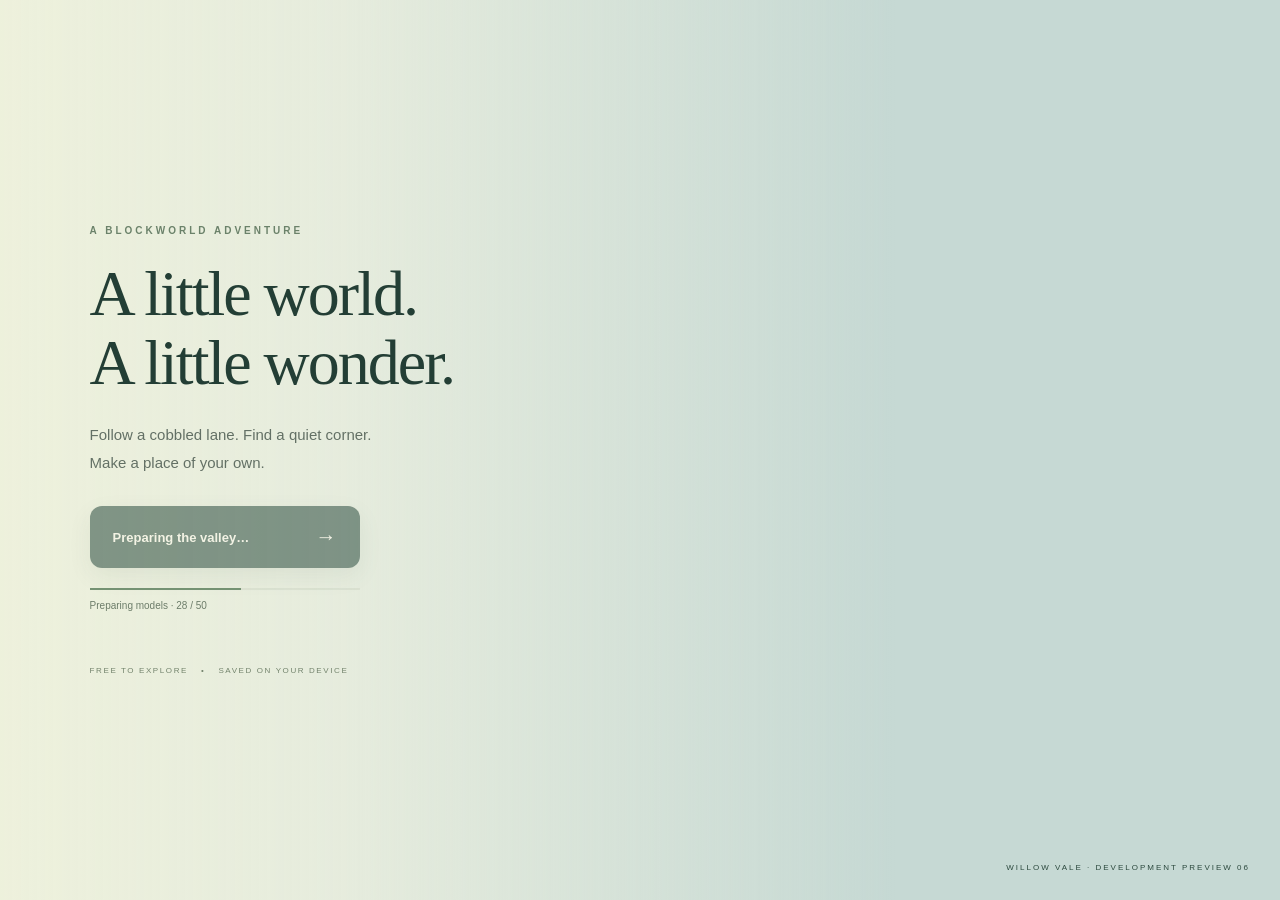
==== commit c7bab318: "Publish verified Preview 06 as main BlockWorld Adventures website" ====
--- a/index.html
+++ b/index.html
@@ -15,13 +15,12 @@
     <link rel="manifest" href="./manifest.webmanifest" />
     <link rel="apple-touch-icon" href="./icon-180.png" />
     <meta name="apple-mobile-web-app-capable" content="yes" />
-    <meta name="apple-mobile-web-app-status-bar-style" content="black-translucent" />
     <title>BlockWorld Adventures</title>
-    <script type="module" crossorigin src="./assets/adventures-Db1xCGZF.js"></script>
-    <link rel="stylesheet" crossorigin href="./assets/adventures-DYJf8BwX.css">
+    <script type="module" crossorigin src="./assets/adventures-yTikIZOx.js"></script>
+    <link rel="stylesheet" crossorigin href="./assets/adventures-Bnf_TqVr.css">
   </head>
   <body>
     <div id="app"></div>
     <script>if ("serviceWorker" in navigator && location.protocol === "https:") { navigator.serviceWorker.register("./sw.js", {scope:"./",updateViaCache:"none"}).catch(() => {}); }</script>
-  </body>
+</body>
 </html>
--- a/assets/adventures-Bnf_TqVr.css
+++ b/assets/adventures-Bnf_TqVr.css
@@ -0,0 +1 @@
+:root{font-family:ui-rounded,Avenir Next,Segoe UI,sans-serif;color:#233e35;background:#c6d9d4;--cream: #faf6ea;--green: #294a3d;--shadow: 0 8px 28px #23392b1a}*{box-sizing:border-box}body{margin:0;overflow:hidden}button,input,select,textarea{font:inherit}button{cursor:pointer;border:0;color:inherit;background:var(--cream);border-radius:12px;padding:13px 18px;min-height:46px;font-weight:600;transition:background .18s,transform .18s}button:hover{background:#e9e6d7}button:active{transform:translateY(1px)}button:disabled{cursor:wait;opacity:.55}button:focus-visible,a:focus-visible,summary:focus-visible,input:focus-visible,select:focus-visible{outline:3px solid #bc944c;outline-offset:3px}button[aria-pressed=true]{background:var(--green);color:var(--cream)}[hidden]{display:none!important}.primary{background:var(--green);color:var(--cream)}.primary:hover{background:#3c6050}#view{position:fixed;inset:0;width:100%;height:100%;touch-action:none;outline:none}#hud{position:fixed;top:max(24px,env(safe-area-inset-top));left:max(28px,env(safe-area-inset-left));right:max(28px,env(safe-area-inset-right));display:flex;justify-content:space-between;align-items:center;gap:20px;pointer-events:none}#hud>*{pointer-events:auto}.identity{display:flex;align-items:center;gap:13px;color:#294239;text-shadow:0 1px 12px #f8f7eac7}.brandmark{display:grid;place-items:center;width:43px;height:45px;font-size:45px;line-height:1}.wordmark{font-size:12px;font-weight:800;letter-spacing:2px;line-height:1.3}.wordmark span{display:block;font-size:9px;letter-spacing:3px;font-weight:600}.identity-divider{height:31px;width:1px;background:#29423940;margin:0 6px}.location strong{display:block;font-family:Georgia,serif;font-weight:500;font-size:23px}.location span{font-size:9px;letter-spacing:2px;display:block;margin-top:4px}nav{display:flex;gap:5px;padding:5px;background:#faf6eae8;border:1px solid #fff7;border-radius:16px;box-shadow:var(--shadow);-webkit-backdrop-filter:blur(16px);backdrop-filter:blur(16px)}nav button{background:transparent;min-width:48px;font-size:20px;padding:8px 13px}nav button span{font-size:12px;vertical-align:2px;margin-left:6px}.smallPill{position:fixed;top:103px;left:35px;border-radius:40px;background:#faf6ead9;padding:10px 16px;font-size:13px;box-shadow:var(--shadow);color:#416044;display:flex;gap:10px;align-items:center}.smallPill b{font-size:11px;border-left:1px solid #29423930;padding-left:10px}#compass{position:fixed;top:103px;right:44px;width:28px;text-align:center;font-size:10px;font-weight:700;transform-origin:50% 21px}#compass i{font-style:normal;display:block;font-size:24px}#bottomHint,#touchHint{position:fixed;bottom:max(28px,env(safe-area-inset-bottom));left:50%;transform:translate(-50%);display:flex;gap:20px;white-space:nowrap;font-size:11px;color:#fff;text-shadow:0 1px 5px #182f23;font-weight:500}kbd{font:10px ui-sans-serif,system-ui;background:#faf6ead9;border:1px solid #233e3525;border-radius:4px;padding:3px 5px;color:#294239;box-shadow:0 1px #233e3520;margin:0 1px;text-shadow:none}#touchHint{display:none}#saveState{position:fixed;right:max(26px,env(safe-area-inset-right));bottom:max(13px,env(safe-area-inset-bottom));color:#254037;font-size:10px;text-shadow:0 1px 5px #ffffffe0;max-width:45vw;text-align:right;pointer-events:none}.saveError{background:#fff1de!important;color:#8d3a21!important;padding:12px!important;cursor:pointer;pointer-events:auto!important;border-radius:10px;max-width:70vw!important}.roundControl{position:fixed;bottom:65px;right:max(30px,env(safe-area-inset-right));background:#faf6eac9;border:1px solid #fff7;box-shadow:var(--shadow);width:64px;height:64px;border-radius:50%;display:flex;flex-direction:column;justify-content:center;align-items:center;font-size:25px;padding:7px;touch-action:none;-webkit-user-select:none;user-select:none}.roundControl span{font-size:9px;margin-top:2px}#joystick{display:none;position:fixed;left:max(35px,env(safe-area-inset-left));bottom:max(45px,env(safe-area-inset-bottom));height:124px;width:124px;border-radius:50%;background:#faf6ea32;border:1px solid #faf6ea88;box-shadow:inset 0 0 30px #faf6ea22;touch-action:none;-webkit-user-select:none;user-select:none}#knob{position:absolute;left:50%;top:50%;width:48px;height:48px;transform:translate(-50%,-50%);border-radius:50%;border:1px solid #faf6eaaa;background:#faf6ea9c;box-shadow:0 4px 14px #233e3520}#context{position:fixed;bottom:93px;left:50%;transform:translate(-50%);background:#faf6eaed;border:1px solid #fff7;border-radius:15px;padding:7px 7px 7px 19px;display:flex;align-items:center;gap:25px;box-shadow:var(--shadow);font-family:Georgia,serif;max-width:calc(100vw - 330px);white-space:nowrap}#context button{font-family:ui-sans-serif,system-ui;font-size:11px;background:#e5e9db}#toast{position:fixed;top:158px;left:50%;transform:translate(-50%);background:#294a3de8;color:#fffbee;padding:13px 20px;font-size:13px;border-radius:12px;max-width:min(520px,90vw);box-shadow:var(--shadow);z-index:12;text-align:center}#stats{position:fixed;right:20px;top:155px;white-space:pre;font:11px/1.5 ui-monospace,monospace;color:#e5efd9;background:#203d34dc;padding:15px;border-radius:10px;pointer-events:none;z-index:10}#welcome{position:fixed;inset:0;background:linear-gradient(90deg,#eef1dcfa,#edf0dfd0 27%,#e7eddf00 70%);z-index:20;display:flex;align-items:center;padding:7vw;pointer-events:none}#welcome section{max-width:470px;pointer-events:auto}h1,h2,p{margin-top:0}.eyebrow{font-size:10px;font-weight:700;letter-spacing:3px;color:#6b826a;margin-bottom:23px}h1{font:normal clamp(36px,5vw,68px) / 1.08 Georgia,"Times New Roman",serif;letter-spacing:-2px;margin-bottom:24px}p{font-size:14px;line-height:1.85;color:#637065}#welcome p{font-size:15px;margin-bottom:30px}#enter{display:flex;justify-content:space-between;align-items:center;min-width:270px;padding:19px 23px;font-size:13px;box-shadow:0 8px 25px #294a3d24}#enter span{font-size:21px;margin-left:30px}.loadingTrack{height:2px;background:#a2af962c;width:270px;margin-top:20px}.loadingTrack i{display:block;height:100%;width:0;background:#769374;transition:width .2s}#loadingText{font-size:10px;display:block;margin-top:10px;color:#6c7c69}.welcomeFoot{margin-top:55px;font-size:8px;letter-spacing:1.6px;color:#73836c;display:flex;gap:13px}.previewBadge{position:absolute;bottom:28px;right:30px;font-size:8px;letter-spacing:2px;color:#2c493e}#modal{position:fixed;inset:0;z-index:30;background:#1f362b6b;-webkit-backdrop-filter:blur(8px);backdrop-filter:blur(8px);display:grid;place-items:center;padding:max(22px,env(safe-area-inset-top)) max(22px,env(safe-area-inset-right)) max(22px,env(safe-area-inset-bottom)) max(22px,env(safe-area-inset-left));overflow:auto}#modal>section{position:relative;width:min(850px,100%);background:var(--cream);padding:45px;border:1px solid #fff9;border-radius:24px;box-shadow:0 20px 80px #1a2d2440;max-height:100%;overflow:auto}#modal h1{font-size:40px;letter-spacing:-1px;margin-bottom:16px}#modal .eyebrow{font-size:8px;margin-bottom:14px}.closeModal{position:absolute;right:15px;top:15px;background:transparent;font-weight:400;font-size:17px}#modal p{max-width:660px;font-size:13px}#modal h2{font:22px Georgia,serif;margin-bottom:15px}.placeCards{display:grid;grid-template-columns:repeat(3,1fr);gap:12px;margin:25px 0}.placeCard{text-align:left;display:flex;flex-direction:column;gap:12px;min-height:230px;padding:20px;background:#e6ecdc;border:1px solid #354c3021}.placeCard.woodland{background:#dbe5da}.placeCard.meadow{background:#ede6d4}.sceneIcon{font-size:44px;font-weight:400;color:#688269}.placeCard small{font-size:7px;letter-spacing:1.7px}.placeCard strong{font:23px Georgia,serif;letter-spacing:-.5px}.placeCard>span:not(.sceneIcon){font-size:11px;line-height:1.65;color:#667360}.placeCard b{font-size:11px;margin-top:auto}.savedWorlds{padding-top:15px;border-top:1px solid #29423920}#savedRows{display:flex;flex-wrap:wrap;gap:8px}#savedRows button{border:1px solid #29423925;font-size:12px}.finePrint{font-size:10px!important;color:#7d8576!important;margin:22px 0 0}.menuGrid{display:grid;grid-template-columns:1fr 1fr;gap:9px;margin:20px 0}.menuGrid button,.fileButton{font-size:12px;background:#e9ebdf;text-align:center}.menuGrid .primary{background:var(--green)}.fileButton{position:relative;border-radius:12px;display:grid;place-items:center;min-height:46px;cursor:pointer;font-weight:600}.fileButton input{position:absolute;inset:0;opacity:0;width:100%;cursor:pointer}.fileButton:focus-within{outline:3px solid #bc944c;outline-offset:3px}.qualityLabel{display:flex;align-items:center;gap:20px;font-size:12px;margin:24px 0}select{background:#e9ebdf;border:1px solid #29423925;border-radius:8px;padding:10px;max-width:100%}details{font-size:12px;margin-top:22px;color:#667360}summary{cursor:pointer;margin-bottom:15px}textarea{width:100%;min-height:80px;font:10px/1.5 ui-monospace,monospace;background:#fffdf5;border:1px solid #29423930;border-radius:8px;padding:10px}a{color:#355a43}.assetGrid{display:grid;grid-template-columns:repeat(5,1fr);gap:8px}.assetGrid button{background:#e5e9db;border:1px solid #2942391c;font-size:10px;display:flex;flex-direction:column;align-items:center;gap:8px;padding:14px 8px}.assetGrid button span{font:36px Georgia,serif;color:#6c8569}#editBar{position:fixed;bottom:28px;left:50%;transform:translate(-50%);display:flex;gap:5px;align-items:center;z-index:15;box-shadow:var(--shadow);background:var(--cream);padding:7px;border-radius:15px;max-width:95vw}#editBar button{padding:10px 14px;font-size:17px;background:#e6eadb}#editBar button span{font-size:11px;margin-left:3px}#editBar .primary{background:var(--green)}#editName{font-size:11px;padding:0 12px;min-width:100px;max-width:180px}#fatal{position:fixed;inset:25%;padding:35px;border-radius:20px;background:var(--cream);z-index:100;box-shadow:0 0 0 100vmax #223c36aa}#fatal h2{font:28px Georgia,serif}#fatal p{word-break:break-word}@media(pointer:coarse){#joystick{display:block}#bottomHint{display:none}#touchHint{display:block;font-size:9px;bottom:21px}#context{bottom:155px}#saveState{bottom:4px}.roundControl{bottom:65px}button{touch-action:manipulation}}@media(max-width:700px){#hud{top:max(14px,env(safe-area-inset-top));left:max(14px,env(safe-area-inset-left));right:max(14px,env(safe-area-inset-right));gap:10px}.brandmark{width:27px;font-size:35px}.identity{gap:7px}.wordmark{font-size:9px;letter-spacing:1.2px}.wordmark span{font-size:7px;letter-spacing:1.7px}.identity-divider{margin:0 3px;height:23px}.location strong{font-size:18px}.location span{font-size:7px;letter-spacing:1.2px}nav{gap:0;border-radius:13px;padding:3px}nav button{font-size:21px;padding:7px;min-width:43px;min-height:43px}nav button span{display:none}.smallPill{top:82px;left:18px;font-size:11px;gap:8px;padding:9px 12px}#compass{top:84px;right:25px}.smallPill b{font-size:9px}#welcome{padding:30px;background:linear-gradient(90deg,#eef1dcf5,#edf0dfad 70%,#e7eddf42)}#welcome h1{font-size:48px}#welcome p{font-size:13px}#welcome section{max-width:360px}#enter{min-width:250px}.previewBadge{font-size:7px;right:18px;bottom:18px}.welcomeFoot{font-size:7px;margin-top:35px}#context{max-width:calc(100vw - 32px);bottom:185px;padding-left:13px;gap:14px;font-size:14px}#context button{padding:10px;min-height:44px}#context kbd{display:none}#toast{top:130px;font-size:12px;width:max-content;max-width:90vw}#modal{padding:14px}#modal>section{padding:35px 22px 25px;border-radius:20px}#modal h1{font-size:33px;padding-right:15px}.placeCards{grid-template-columns:1fr;gap:9px;margin:18px 0}.placeCard{min-height:128px;gap:7px;position:relative;padding:16px 18px 16px 72px}.sceneIcon{position:absolute;left:20px;top:35px;font-size:32px}.placeCard strong{font-size:22px}.placeCard>span:not(.sceneIcon){font-size:10px}.placeCard b{position:absolute;right:15px;top:19px;font-size:10px}.placeCard small{padding-right:65px;font-size:7px}.assetGrid{grid-template-columns:repeat(3,1fr)}.menuGrid{gap:7px}.menuGrid button,.fileButton{font-size:11px;padding:12px}.qualityLabel{display:block}.qualityLabel select{display:block;margin-top:10px;width:100%}#editBar{bottom:28px;gap:3px;padding:5px;flex-wrap:wrap;justify-content:center;width:max-content;max-width:94vw}#editName{font-size:10px;padding:0 5px;max-width:130px;min-width:0}#editBar button{padding:8px 12px;min-height:44px}#editBar button span{display:none}#saveState{font-size:8px;max-width:65vw;right:12px}#joystick{width:116px;height:116px;left:max(22px,env(safe-area-inset-left));bottom:max(50px,env(safe-area-inset-bottom))}.roundControl{right:max(22px,env(safe-area-inset-right));bottom:72px;width:59px;height:59px}#fatal{inset:15% 5%}#stats{top:125px;font-size:9px;padding:10px}}@media(max-height:520px){#hud{top:max(8px,env(safe-area-inset-top));left:max(14px,env(safe-area-inset-left));right:max(14px,env(safe-area-inset-right))}.smallPill{top:72px;left:21px;font-size:10px;padding:6px 11px}#compass{top:75px}#welcome h1{font-size:42px;margin-bottom:15px}#welcome p{font-size:12px;margin-bottom:20px}#welcome .eyebrow{margin-bottom:13px}.welcomeFoot{margin-top:20px}#welcome{padding:25px 55px}.previewBadge{bottom:10px;font-size:6px}#enter{padding:13px 20px}.loadingTrack{margin-top:12px}#joystick{width:102px;height:102px;bottom:25px;left:max(25px,env(safe-area-inset-left))}#knob{width:42px;height:42px}.roundControl{bottom:35px}#context{bottom:30px;max-width:calc(100vw - 320px);font-size:13px;gap:12px}#bottomHint,#touchHint{bottom:8px;font-size:8px}#editBar{bottom:20px}#toast{top:90px}#modal>section{padding:28px}.placeCards{grid-template-columns:repeat(3,1fr)}.placeCard{padding:14px;min-height:185px}.placeCard .sceneIcon{position:static;font-size:28px}.placeCard b{position:static}.placeCard small{font-size:6px;padding:0}.placeCard strong{font-size:21px}.assetGrid{grid-template-columns:repeat(5,1fr)}}@media(prefers-reduced-motion:reduce){button{transition:none}}body:not(.playing) #hud,body:not(.playing) #discoveryCount,body:not(.playing) #compass,body:not(.playing) #run,body:not(.playing) #joystick,body:not(.playing) #bottomHint,body:not(.playing) #touchHint,body:not(.playing) #saveState{visibility:hidden}.identity{background:#faf6eade;border:1px solid #fff5;border-radius:16px;padding:8px 12px;-webkit-backdrop-filter:blur(12px);backdrop-filter:blur(12px);box-shadow:var(--shadow)}@media(max-width:440px){.identity .wordmark{display:none}.identity{padding:7px 10px;gap:4px}.identity-divider{margin:0 2px}.location strong{font-size:19px}}#newPlaceButtons{display:flex;flex-wrap:wrap;gap:8px}#newPlaceButtons button{font-size:12px;border:1px solid #29423925}.newPlaces{padding-top:15px}.catalogueFilters{display:flex;flex-wrap:wrap;gap:7px;margin:20px 0}.catalogueFilters button{transition:transform .18s;font-size:10px;min-height:36px;padding:8px 13px;background:#e5e9db;border-radius:30px}.catalogueFilters button[aria-pressed=true]{background:#294a3d;color:#faf6ea}.assetGrid button{padding:8px 7px 14px;gap:5px}.assetGrid button img{width:100%;height:auto;aspect-ratio:4/3;object-fit:contain;pointer-events:none}.assetGrid button .assetLabel{font:600 11px/1.4 ui-rounded,Segoe UI,sans-serif;color:#294438;min-height:30px;display:grid;place-items:center}.assetGrid button:hover{background:#dbe3cd;border-color:#6f8d62}.assetGrid button:focus-visible{outline:3px solid #ad8b49;outline-offset:2px}body.editing #bottomHint,body.editing #touchHint,body.editing #context{visibility:hidden}@media(max-width:700px)and (min-height:521px){#editBar{bottom:184px}}#compass{display:none}#minimap{position:fixed;top:106px;right:max(30px,env(safe-area-inset-right));width:152px;height:152px;padding:0;border-radius:50%;border:5px solid #faf6eae8;box-shadow:0 4px 20px #203e3430;overflow:hidden;background:#a1b783;z-index:3}#miniCanvas{display:block;width:100%;height:100%;pointer-events:none}body:not(.playing) #minimap{display:none}#mapOverlay{position:fixed;inset:0;z-index:60;background:#e5e6d0}.mapHeader{position:absolute;top:0;left:0;right:0;height:94px;padding:18px max(28px,env(safe-area-inset-left));display:flex;align-items:center;justify-content:space-between;background:#faf6eaf2;z-index:2;box-shadow:0 4px 20px #203e3410}.mapHeader small{font-size:10px;letter-spacing:2px}.mapHeader h1{font-family:Georgia,serif;font-weight:400;margin:4px 0;font-size:28px}#fullMap{position:absolute;top:94px;left:0;width:100%;height:calc(100% - 160px);touch-action:none;outline:none}.mapTools{position:absolute;bottom:max(18px,env(safe-area-inset-bottom));left:50%;transform:translate(-50%);display:flex;gap:6px;align-items:center;white-space:nowrap}.mapTools button{min-width:46px;padding:10px 14px;box-shadow:0 2px 8px #203e3414}.mapTools select{border:0;background:#faf6ea;padding:12px;border-radius:12px;color:#294a3d;max-width:185px;min-height:46px}.mapHint{position:absolute;bottom:72px;left:0;right:0;text-align:center;font-size:12px;pointer-events:none;color:#294a3d;background:#faf6eaab;padding:5px;margin:0}@media(max-width:700px){#minimap{top:94px;right:14px;width:112px;height:112px;border-width:4px}.mapHeader{height:83px;padding:14px 16px}.mapHeader h1{font-size:23px}#fullMap{top:83px;height:calc(100% - 150px)}.mapTools{gap:4px;bottom:max(12px,env(safe-area-inset-bottom))}.mapTools button{padding:10px;min-width:43px}.mapTools select{width:118px;padding:10px 5px;font-size:12px}.mapHint{font-size:10px;bottom:65px}}@media(max-height:520px){#minimap{top:75px;width:96px;height:96px}.mapHeader{height:67px;padding:8px 18px}.mapHeader h1{font-size:23px}#fullMap{top:67px;height:calc(100% - 124px)}.mapTools{bottom:8px}.mapHint{bottom:58px}}body.editing #minimap{opacity:.65}@media(max-width:700px)and (min-height:521px){#toast{top:220px;max-width:80vw}}
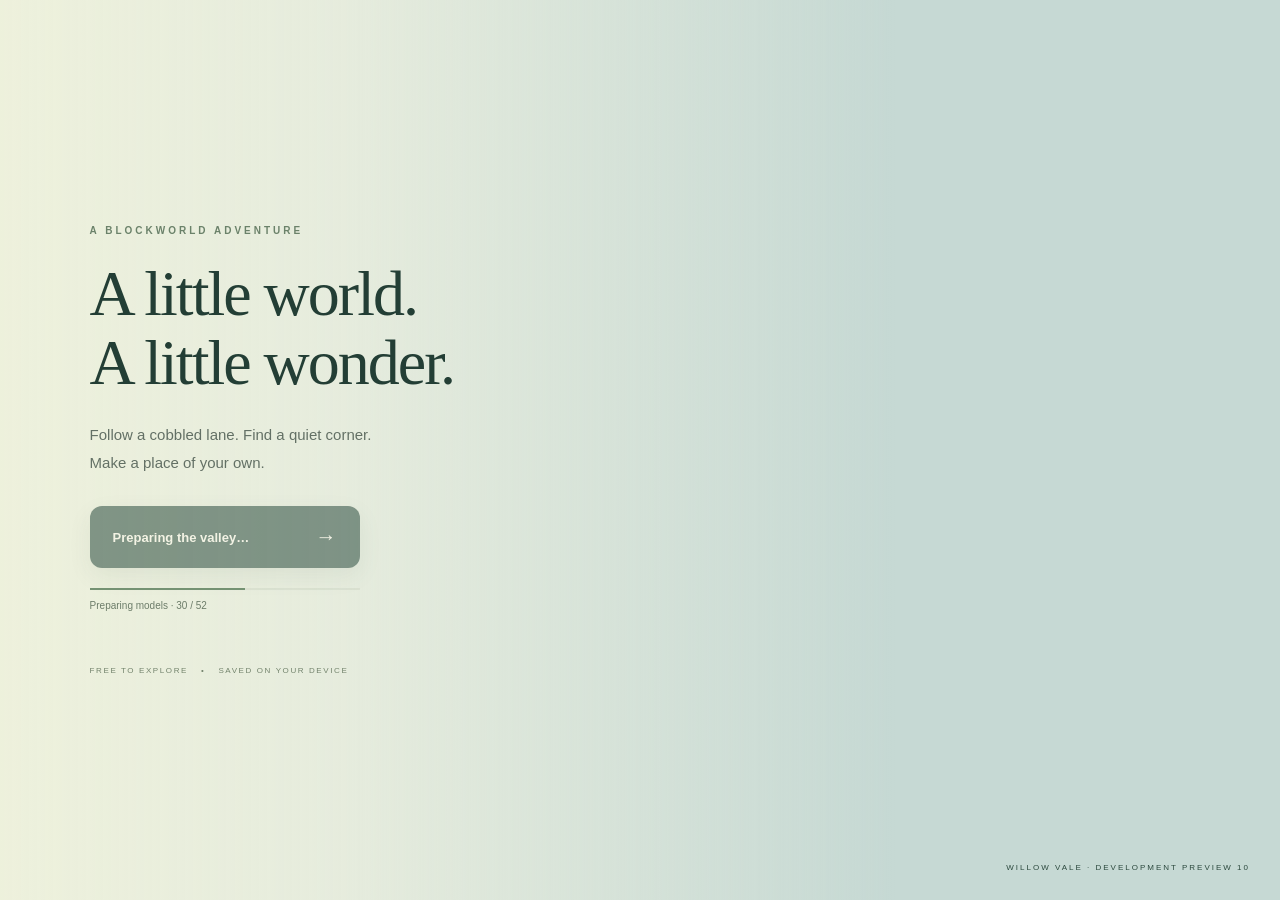
==== commit ba36ef26: "Publish verified Preview 10 as main BlockWorld Adventures website" ====
--- a/index.html
+++ b/index.html
@@ -16,8 +16,8 @@
     <link rel="apple-touch-icon" href="./icon-180.png" />
     <meta name="apple-mobile-web-app-capable" content="yes" />
     <title>BlockWorld Adventures</title>
-    <script type="module" crossorigin src="./assets/adventures-yTikIZOx.js"></script>
-    <link rel="stylesheet" crossorigin href="./assets/adventures-Bnf_TqVr.css">
+    <script type="module" crossorigin src="./assets/adventures-fZ_DCkMQ.js"></script>
+    <link rel="stylesheet" crossorigin href="./assets/adventures-DjVj_M8w.css">
   </head>
   <body>
     <div id="app"></div>
--- a/assets/adventures-DjVj_M8w.css
+++ b/assets/adventures-DjVj_M8w.css
@@ -0,0 +1 @@
+:root{font-family:ui-rounded,Avenir Next,Segoe UI,sans-serif;color:#233e35;background:#c6d9d4;--cream: #faf6ea;--green: #294a3d;--shadow: 0 8px 28px #23392b1a}*{box-sizing:border-box}body{margin:0;overflow:hidden}button,input,select,textarea{font:inherit}button{cursor:pointer;border:0;color:inherit;background:var(--cream);border-radius:12px;padding:13px 18px;min-height:46px;font-weight:600;transition:background .18s,transform .18s}button:hover{background:#e9e6d7}button:active{transform:translateY(1px)}button:disabled{cursor:wait;opacity:.55}button:focus-visible,a:focus-visible,summary:focus-visible,input:focus-visible,select:focus-visible{outline:3px solid #bc944c;outline-offset:3px}button[aria-pressed=true]{background:var(--green);color:var(--cream)}[hidden]{display:none!important}.primary{background:var(--green);color:var(--cream)}.primary:hover{background:#3c6050}#view{position:fixed;inset:0;width:100%;height:100%;touch-action:none;outline:none}#hud{position:fixed;top:max(24px,env(safe-area-inset-top));left:max(28px,env(safe-area-inset-left));right:max(28px,env(safe-area-inset-right));display:flex;justify-content:space-between;align-items:center;gap:20px;pointer-events:none}#hud>*{pointer-events:auto}.identity{display:flex;align-items:center;gap:13px;color:#294239;text-shadow:0 1px 12px #f8f7eac7}.brandmark{display:grid;place-items:center;width:43px;height:45px;font-size:45px;line-height:1}.wordmark{font-size:12px;font-weight:800;letter-spacing:2px;line-height:1.3}.wordmark span{display:block;font-size:9px;letter-spacing:3px;font-weight:600}.identity-divider{height:31px;width:1px;background:#29423940;margin:0 6px}.location strong{display:block;font-family:Georgia,serif;font-weight:500;font-size:23px}.location span{font-size:9px;letter-spacing:2px;display:block;margin-top:4px}nav{display:flex;gap:5px;padding:5px;background:#faf6eae8;border:1px solid #fff7;border-radius:16px;box-shadow:var(--shadow);-webkit-backdrop-filter:blur(16px);backdrop-filter:blur(16px)}nav button{background:transparent;min-width:48px;font-size:20px;padding:8px 13px}nav button span{font-size:12px;vertical-align:2px;margin-left:6px}.smallPill{position:fixed;top:103px;left:35px;border-radius:40px;background:#faf6ead9;padding:10px 16px;font-size:13px;box-shadow:var(--shadow);color:#416044;display:flex;gap:10px;align-items:center}.smallPill b{font-size:11px;border-left:1px solid #29423930;padding-left:10px}#compass{position:fixed;top:103px;right:44px;width:28px;text-align:center;font-size:10px;font-weight:700;transform-origin:50% 21px}#compass i{font-style:normal;display:block;font-size:24px}#bottomHint,#touchHint{position:fixed;bottom:max(28px,env(safe-area-inset-bottom));left:50%;transform:translate(-50%);display:flex;gap:20px;white-space:nowrap;font-size:11px;color:#fff;text-shadow:0 1px 5px #182f23;font-weight:500}kbd{font:10px ui-sans-serif,system-ui;background:#faf6ead9;border:1px solid #233e3525;border-radius:4px;padding:3px 5px;color:#294239;box-shadow:0 1px #233e3520;margin:0 1px;text-shadow:none}#touchHint{display:none}#saveState{position:fixed;right:max(26px,env(safe-area-inset-right));bottom:max(13px,env(safe-area-inset-bottom));color:#254037;font-size:10px;text-shadow:0 1px 5px #ffffffe0;max-width:45vw;text-align:right;pointer-events:none}.saveError{background:#fff1de!important;color:#8d3a21!important;padding:12px!important;cursor:pointer;pointer-events:auto!important;border-radius:10px;max-width:70vw!important}.roundControl{position:fixed;bottom:65px;right:max(30px,env(safe-area-inset-right));background:#faf6eac9;border:1px solid #fff7;box-shadow:var(--shadow);width:64px;height:64px;border-radius:50%;display:flex;flex-direction:column;justify-content:center;align-items:center;font-size:25px;padding:7px;touch-action:none;-webkit-user-select:none;user-select:none}.roundControl span{font-size:9px;margin-top:2px}#joystick{display:none;position:fixed;left:max(35px,env(safe-area-inset-left));bottom:max(45px,env(safe-area-inset-bottom));height:124px;width:124px;border-radius:50%;background:#faf6ea32;border:1px solid #faf6ea88;box-shadow:inset 0 0 30px #faf6ea22;touch-action:none;-webkit-user-select:none;user-select:none}#knob{position:absolute;left:50%;top:50%;width:48px;height:48px;transform:translate(-50%,-50%);border-radius:50%;border:1px solid #faf6eaaa;background:#faf6ea9c;box-shadow:0 4px 14px #233e3520}#context{position:fixed;bottom:93px;left:50%;transform:translate(-50%);background:#faf6eaed;border:1px solid #fff7;border-radius:15px;padding:7px 7px 7px 19px;display:flex;align-items:center;gap:25px;box-shadow:var(--shadow);font-family:Georgia,serif;max-width:calc(100vw - 330px);white-space:nowrap}#context button{font-family:ui-sans-serif,system-ui;font-size:11px;background:#e5e9db}#toast{position:fixed;top:158px;left:50%;transform:translate(-50%);background:#294a3de8;color:#fffbee;padding:13px 20px;font-size:13px;border-radius:12px;max-width:min(520px,90vw);box-shadow:var(--shadow);z-index:12;text-align:center}#stats{position:fixed;right:20px;top:155px;white-space:pre;font:11px/1.5 ui-monospace,monospace;color:#e5efd9;background:#203d34dc;padding:15px;border-radius:10px;pointer-events:none;z-index:10}#welcome{position:fixed;inset:0;background:linear-gradient(90deg,#eef1dcfa,#edf0dfd0 27%,#e7eddf00 70%);z-index:20;display:flex;align-items:center;padding:7vw;pointer-events:none}#welcome section{max-width:470px;pointer-events:auto}h1,h2,p{margin-top:0}.eyebrow{font-size:10px;font-weight:700;letter-spacing:3px;color:#6b826a;margin-bottom:23px}h1{font:normal clamp(36px,5vw,68px) / 1.08 Georgia,"Times New Roman",serif;letter-spacing:-2px;margin-bottom:24px}p{font-size:14px;line-height:1.85;color:#637065}#welcome p{font-size:15px;margin-bottom:30px}#enter{display:flex;justify-content:space-between;align-items:center;min-width:270px;padding:19px 23px;font-size:13px;box-shadow:0 8px 25px #294a3d24}#enter span{font-size:21px;margin-left:30px}.loadingTrack{height:2px;background:#a2af962c;width:270px;margin-top:20px}.loadingTrack i{display:block;height:100%;width:0;background:#769374;transition:width .2s}#loadingText{font-size:10px;display:block;margin-top:10px;color:#6c7c69}.welcomeFoot{margin-top:55px;font-size:8px;letter-spacing:1.6px;color:#73836c;display:flex;gap:13px}.previewBadge{position:absolute;bottom:28px;right:30px;font-size:8px;letter-spacing:2px;color:#2c493e}#modal{position:fixed;inset:0;z-index:30;background:#1f362b6b;-webkit-backdrop-filter:blur(8px);backdrop-filter:blur(8px);display:grid;place-items:center;padding:max(22px,env(safe-area-inset-top)) max(22px,env(safe-area-inset-right)) max(22px,env(safe-area-inset-bottom)) max(22px,env(safe-area-inset-left));overflow:auto}#modal>section{position:relative;width:min(850px,100%);background:var(--cream);padding:45px;border:1px solid #fff9;border-radius:24px;box-shadow:0 20px 80px #1a2d2440;max-height:100%;overflow:auto}#modal h1{font-size:40px;letter-spacing:-1px;margin-bottom:16px}#modal .eyebrow{font-size:8px;margin-bottom:14px}.closeModal{position:absolute;right:15px;top:15px;background:transparent;font-weight:400;font-size:17px}#modal p{max-width:660px;font-size:13px}#modal h2{font:22px Georgia,serif;margin-bottom:15px}.placeCards{display:grid;grid-template-columns:repeat(3,1fr);gap:12px;margin:25px 0}.placeCard{text-align:left;display:flex;flex-direction:column;gap:12px;min-height:230px;padding:20px;background:#e6ecdc;border:1px solid #354c3021}.placeCard.woodland{background:#dbe5da}.placeCard.meadow{background:#ede6d4}.sceneIcon{font-size:44px;font-weight:400;color:#688269}.placeCard small{font-size:7px;letter-spacing:1.7px}.placeCard strong{font:23px Georgia,serif;letter-spacing:-.5px}.placeCard>span:not(.sceneIcon){font-size:11px;line-height:1.65;color:#667360}.placeCard b{font-size:11px;margin-top:auto}.savedWorlds{padding-top:15px;border-top:1px solid #29423920}#savedRows{display:flex;flex-wrap:wrap;gap:8px}#savedRows button{border:1px solid #29423925;font-size:12px;max-width:100%;min-width:0;overflow-wrap:anywhere;text-align:left}.finePrint{font-size:10px!important;color:#7d8576!important;margin:22px 0 0}.menuGrid{display:grid;grid-template-columns:1fr 1fr;gap:9px;margin:20px 0}.menuGrid button,.fileButton{font-size:12px;background:#e9ebdf;text-align:center}.menuGrid .primary{background:var(--green)}.fileButton{position:relative;border-radius:12px;display:grid;place-items:center;min-height:46px;cursor:pointer;font-weight:600}.fileButton input{position:absolute;inset:0;opacity:0;width:100%;cursor:pointer}.fileButton:focus-within{outline:3px solid #bc944c;outline-offset:3px}.qualityLabel{display:flex;align-items:center;gap:20px;font-size:12px;margin:24px 0}select{background:#e9ebdf;border:1px solid #29423925;border-radius:8px;padding:10px;max-width:100%}details{font-size:12px;margin-top:22px;color:#667360}summary{cursor:pointer;margin-bottom:15px}textarea{width:100%;min-height:80px;font:10px/1.5 ui-monospace,monospace;background:#fffdf5;border:1px solid #29423930;border-radius:8px;padding:10px}a{color:#355a43}.assetGrid{display:grid;grid-template-columns:repeat(5,1fr);gap:8px}.assetGrid button{background:#e5e9db;border:1px solid #2942391c;font-size:10px;display:flex;flex-direction:column;align-items:center;gap:8px;padding:14px 8px}.assetGrid button span{font:36px Georgia,serif;color:#6c8569}#editBar{position:fixed;bottom:28px;left:50%;transform:translate(-50%);display:flex;gap:5px;align-items:center;z-index:15;box-shadow:var(--shadow);background:var(--cream);padding:7px;border-radius:15px;max-width:95vw}#editBar button{padding:10px 14px;font-size:17px;background:#e6eadb}#editBar button span{font-size:11px;margin-left:3px}#editBar .primary{background:var(--green)}#editName{font-size:11px;padding:0 12px;min-width:100px;max-width:180px}#fatal{position:fixed;inset:25%;padding:35px;border-radius:20px;background:var(--cream);z-index:100;box-shadow:0 0 0 100vmax #223c36aa}#fatal h2{font:28px Georgia,serif}#fatal p{word-break:break-word}@media(pointer:coarse){#joystick{display:block}#bottomHint{display:none}#touchHint{display:block;font-size:9px;bottom:21px}#context{bottom:155px}#saveState{bottom:4px}.roundControl{bottom:65px}button{touch-action:manipulation}}@media(max-width:700px){#hud{top:max(14px,env(safe-area-inset-top));left:max(14px,env(safe-area-inset-left));right:max(14px,env(safe-area-inset-right));gap:10px}.brandmark{width:27px;font-size:35px}.identity{gap:7px}.wordmark{font-size:9px;letter-spacing:1.2px}.wordmark span{font-size:7px;letter-spacing:1.7px}.identity-divider{margin:0 3px;height:23px}.location strong{font-size:18px}.location span{font-size:7px;letter-spacing:1.2px}nav{gap:0;border-radius:13px;padding:3px}nav button{font-size:21px;padding:7px;min-width:43px;min-height:43px}nav button span{display:none}.smallPill{top:82px;left:18px;font-size:11px;gap:8px;padding:9px 12px}#compass{top:84px;right:25px}.smallPill b{font-size:9px}#welcome{padding:30px;background:linear-gradient(90deg,#eef1dcf5,#edf0dfad 70%,#e7eddf42)}#welcome h1{font-size:48px}#welcome p{font-size:13px}#welcome section{max-width:360px}#enter{min-width:250px}.previewBadge{font-size:7px;right:18px;bottom:18px}.welcomeFoot{font-size:7px;margin-top:35px}#context{max-width:calc(100vw - 32px);bottom:185px;padding-left:13px;gap:14px;font-size:14px}#context button{padding:10px;min-height:44px}#context kbd{display:none}#toast{top:130px;font-size:12px;width:max-content;max-width:90vw}#modal{padding:14px}#modal>section{padding:35px 22px 25px;border-radius:20px}#modal h1{font-size:33px;padding-right:15px}.placeCards{grid-template-columns:1fr;gap:9px;margin:18px 0}.placeCard{min-height:128px;gap:7px;position:relative;padding:16px 18px 16px 72px}.sceneIcon{position:absolute;left:20px;top:35px;font-size:32px}.placeCard strong{font-size:22px}.placeCard>span:not(.sceneIcon){font-size:10px}.placeCard b{position:absolute;right:15px;top:19px;font-size:10px}.placeCard small{padding-right:65px;font-size:7px}.assetGrid{grid-template-columns:repeat(3,1fr)}.menuGrid{gap:7px}.menuGrid button,.fileButton{font-size:11px;padding:12px}.qualityLabel{display:block}.qualityLabel select{display:block;margin-top:10px;width:100%}#editBar{bottom:28px;gap:3px;padding:5px;flex-wrap:wrap;justify-content:center;width:max-content;max-width:94vw}#editName{font-size:10px;padding:0 5px;max-width:130px;min-width:0}#editBar button{padding:8px 12px;min-height:44px}#editBar button span{display:none}#saveState{font-size:8px;max-width:65vw;right:12px}#joystick{width:116px;height:116px;left:max(22px,env(safe-area-inset-left));bottom:max(50px,env(safe-area-inset-bottom))}.roundControl{right:max(22px,env(safe-area-inset-right));bottom:72px;width:59px;height:59px}#fatal{inset:15% 5%}#stats{top:125px;font-size:9px;padding:10px}}@media(max-height:520px){#hud{top:max(8px,env(safe-area-inset-top));left:max(14px,env(safe-area-inset-left));right:max(14px,env(safe-area-inset-right))}.smallPill{top:72px;left:21px;font-size:10px;padding:6px 11px}#compass{top:75px}#welcome h1{font-size:42px;margin-bottom:15px}#welcome p{font-size:12px;margin-bottom:20px}#welcome .eyebrow{margin-bottom:13px}.welcomeFoot{margin-top:20px}#welcome{padding:25px 55px}.previewBadge{bottom:10px;font-size:6px}#enter{padding:13px 20px}.loadingTrack{margin-top:12px}#joystick{width:102px;height:102px;bottom:25px;left:max(25px,env(safe-area-inset-left))}#knob{width:42px;height:42px}.roundControl{bottom:35px}#context{bottom:30px;max-width:calc(100vw - 320px);font-size:13px;gap:12px}#bottomHint,#touchHint{bottom:8px;font-size:8px}#editBar{bottom:20px}#toast{top:90px}#modal>section{padding:28px}.placeCards{grid-template-columns:repeat(3,1fr)}.placeCard{padding:14px;min-height:185px}.placeCard .sceneIcon{position:static;font-size:28px}.placeCard b{position:static}.placeCard small{font-size:6px;padding:0}.placeCard strong{font-size:21px}.assetGrid{grid-template-columns:repeat(5,1fr)}}@media(prefers-reduced-motion:reduce){button{transition:none}}body:not(.playing) #hud,body:not(.playing) #discoveryCount,body:not(.playing) #compass,body:not(.playing) #run,body:not(.playing) #joystick,body:not(.playing) #bottomHint,body:not(.playing) #touchHint,body:not(.playing) #saveState{visibility:hidden}.identity{background:#faf6eade;border:1px solid #fff5;border-radius:16px;padding:8px 12px;-webkit-backdrop-filter:blur(12px);backdrop-filter:blur(12px);box-shadow:var(--shadow)}@media(max-width:440px){.identity .wordmark{display:none}.identity{padding:7px 10px;gap:4px}.identity-divider{margin:0 2px}.location strong{font-size:19px}}#newPlaceButtons{display:flex;flex-wrap:wrap;gap:8px}#newPlaceButtons button{font-size:12px;border:1px solid #29423925}.newPlaces{padding-top:15px}.catalogueFilters{display:flex;flex-wrap:wrap;gap:7px;margin:20px 0}.catalogueFilters button{transition:transform .18s;font-size:10px;min-height:36px;padding:8px 13px;background:#e5e9db;border-radius:30px}.catalogueFilters button[aria-pressed=true]{background:#294a3d;color:#faf6ea}.assetGrid button{padding:8px 7px 14px;gap:5px}.assetGrid button img{width:100%;height:auto;aspect-ratio:4/3;object-fit:contain;pointer-events:none}.assetGrid button .assetLabel{font:600 11px/1.4 ui-rounded,Segoe UI,sans-serif;color:#294438;min-height:30px;display:grid;place-items:center}.assetGrid button:hover{background:#dbe3cd;border-color:#6f8d62}.assetGrid button:focus-visible{outline:3px solid #ad8b49;outline-offset:2px}body.editing #bottomHint,body.editing #touchHint,body.editing #context{visibility:hidden}@media(max-width:700px)and (min-height:521px){#editBar{bottom:184px}}#compass{display:none}#minimap{position:fixed;top:106px;right:max(30px,env(safe-area-inset-right));width:152px;height:152px;padding:0;border-radius:50%;border:5px solid #faf6eae8;box-shadow:0 4px 20px #203e3430;overflow:hidden;background:#a1b783;z-index:3}#miniCanvas{display:block;width:100%;height:100%;pointer-events:none}body:not(.playing) #minimap{display:none}#mapOverlay{position:fixed;inset:0;z-index:60;background:#e5e6d0}.mapHeader{position:absolute;top:0;left:0;right:0;height:94px;padding:18px max(28px,env(safe-area-inset-left));display:flex;align-items:center;justify-content:space-between;background:#faf6eaf2;z-index:2;box-shadow:0 4px 20px #203e3410}.mapHeader small{font-size:10px;letter-spacing:2px}.mapHeader h1{font-family:Georgia,serif;font-weight:400;margin:4px 0;font-size:28px}#fullMap{position:absolute;top:94px;left:0;width:100%;height:calc(100% - 160px);touch-action:none;outline:none}.mapTools{position:absolute;bottom:max(18px,env(safe-area-inset-bottom));left:50%;transform:translate(-50%);display:flex;gap:6px;align-items:center;white-space:nowrap}.mapTools button{min-width:46px;padding:10px 14px;box-shadow:0 2px 8px #203e3414}.mapTools select{border:0;background:#faf6ea;padding:12px;border-radius:12px;color:#294a3d;max-width:185px;min-height:46px}.mapHint{position:absolute;bottom:72px;left:0;right:0;text-align:center;font-size:12px;pointer-events:none;color:#294a3d;background:#faf6eaab;padding:5px;margin:0}@media(max-width:700px){#minimap{top:94px;right:14px;width:112px;height:112px;border-width:4px}.mapHeader{height:83px;padding:14px 16px}.mapHeader h1{font-size:23px}#fullMap{top:83px;height:calc(100% - 150px)}.mapTools{gap:4px;bottom:max(12px,env(safe-area-inset-bottom))}.mapTools button{padding:10px;min-width:43px}.mapTools select{width:118px;padding:10px 5px;font-size:12px}.mapHint{font-size:10px;bottom:65px}}@media(max-height:520px){#minimap{top:75px;width:96px;height:96px}.mapHeader{height:67px;padding:8px 18px}.mapHeader h1{font-size:23px}#fullMap{top:67px;height:calc(100% - 124px)}.mapTools{bottom:8px}.mapHint{bottom:58px}}body.editing #minimap{opacity:.65}@media(max-width:700px)and (min-height:521px){#toast{top:220px;max-width:80vw}}#roomFade{position:fixed;inset:0;z-index:100;background:#24372e;opacity:0;transition:opacity .18s ease;display:grid;place-items:center;color:#f5f1df;pointer-events:all;font-size:15px;letter-spacing:.04em}#roomFade[hidden]{display:none}#roomFade.opaque{opacity:1}@media(prefers-reduced-motion:reduce){#roomFade{transition-duration:1ms}}
